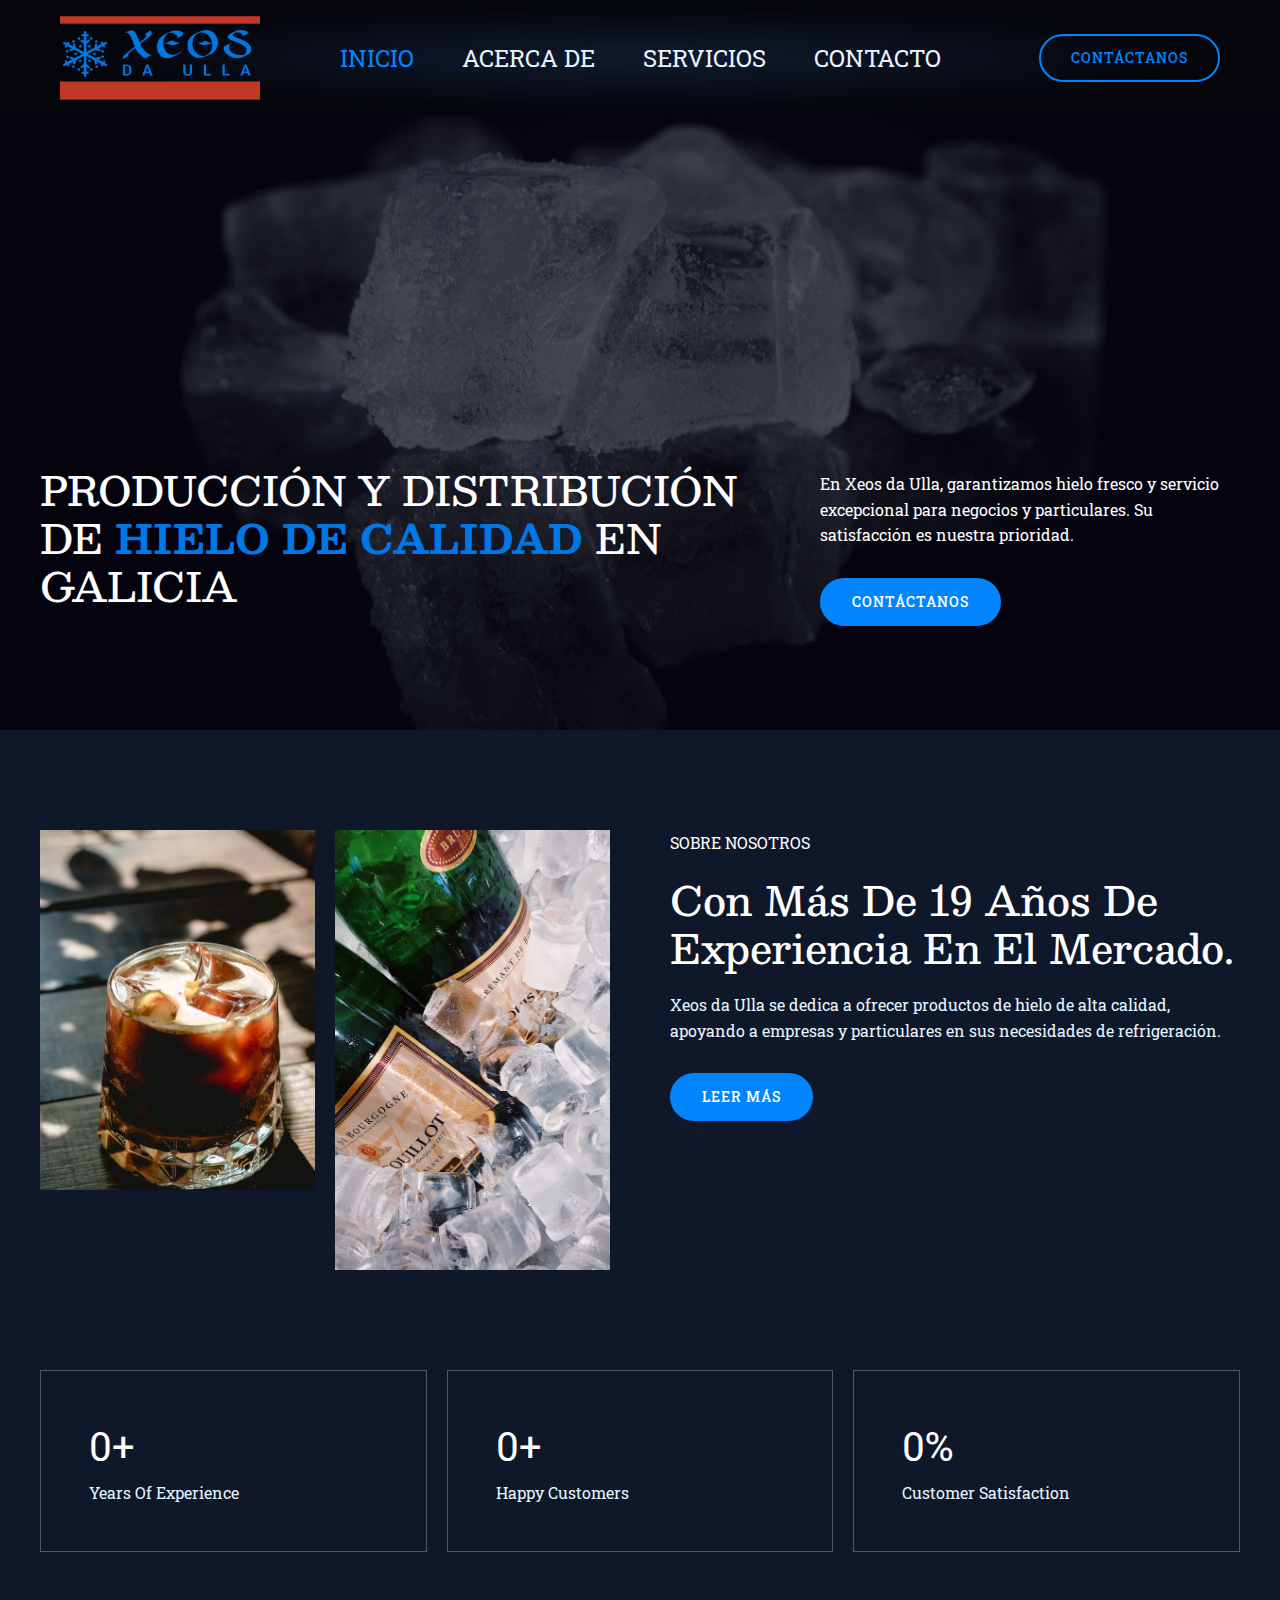
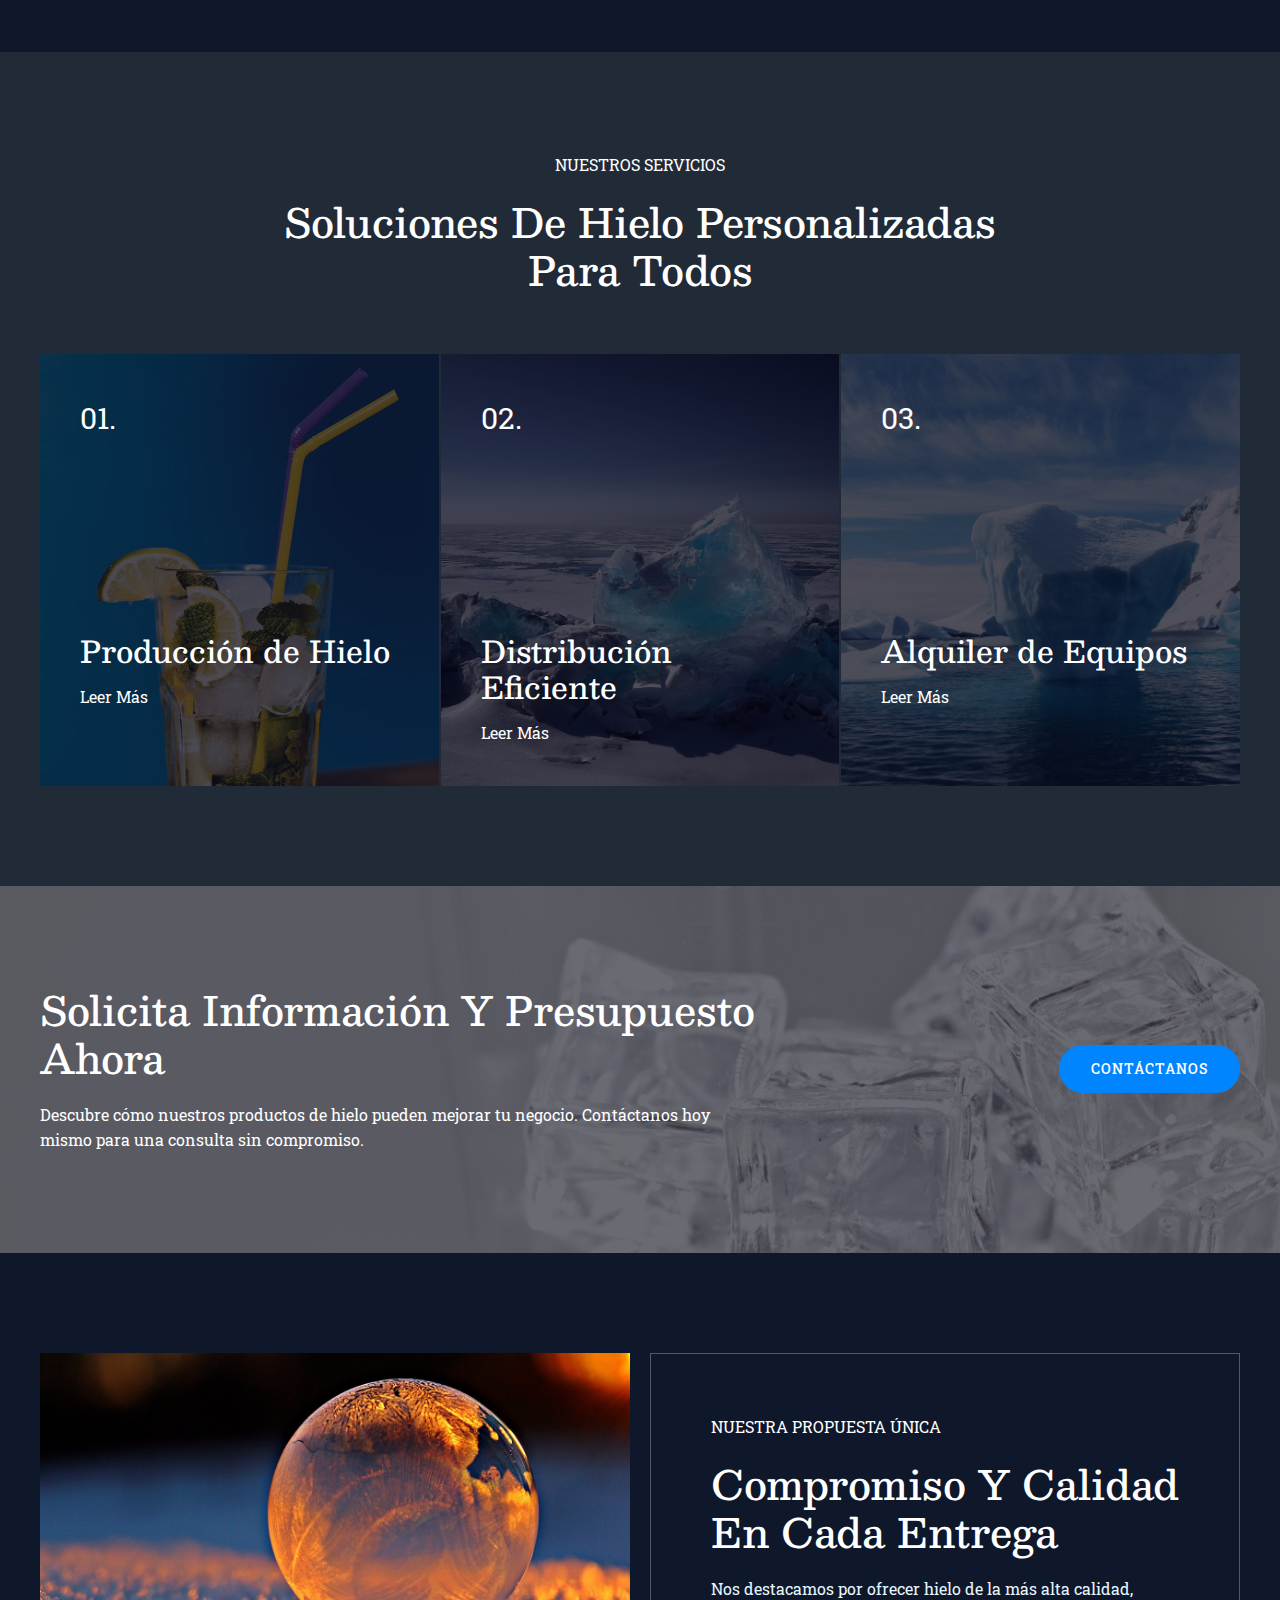
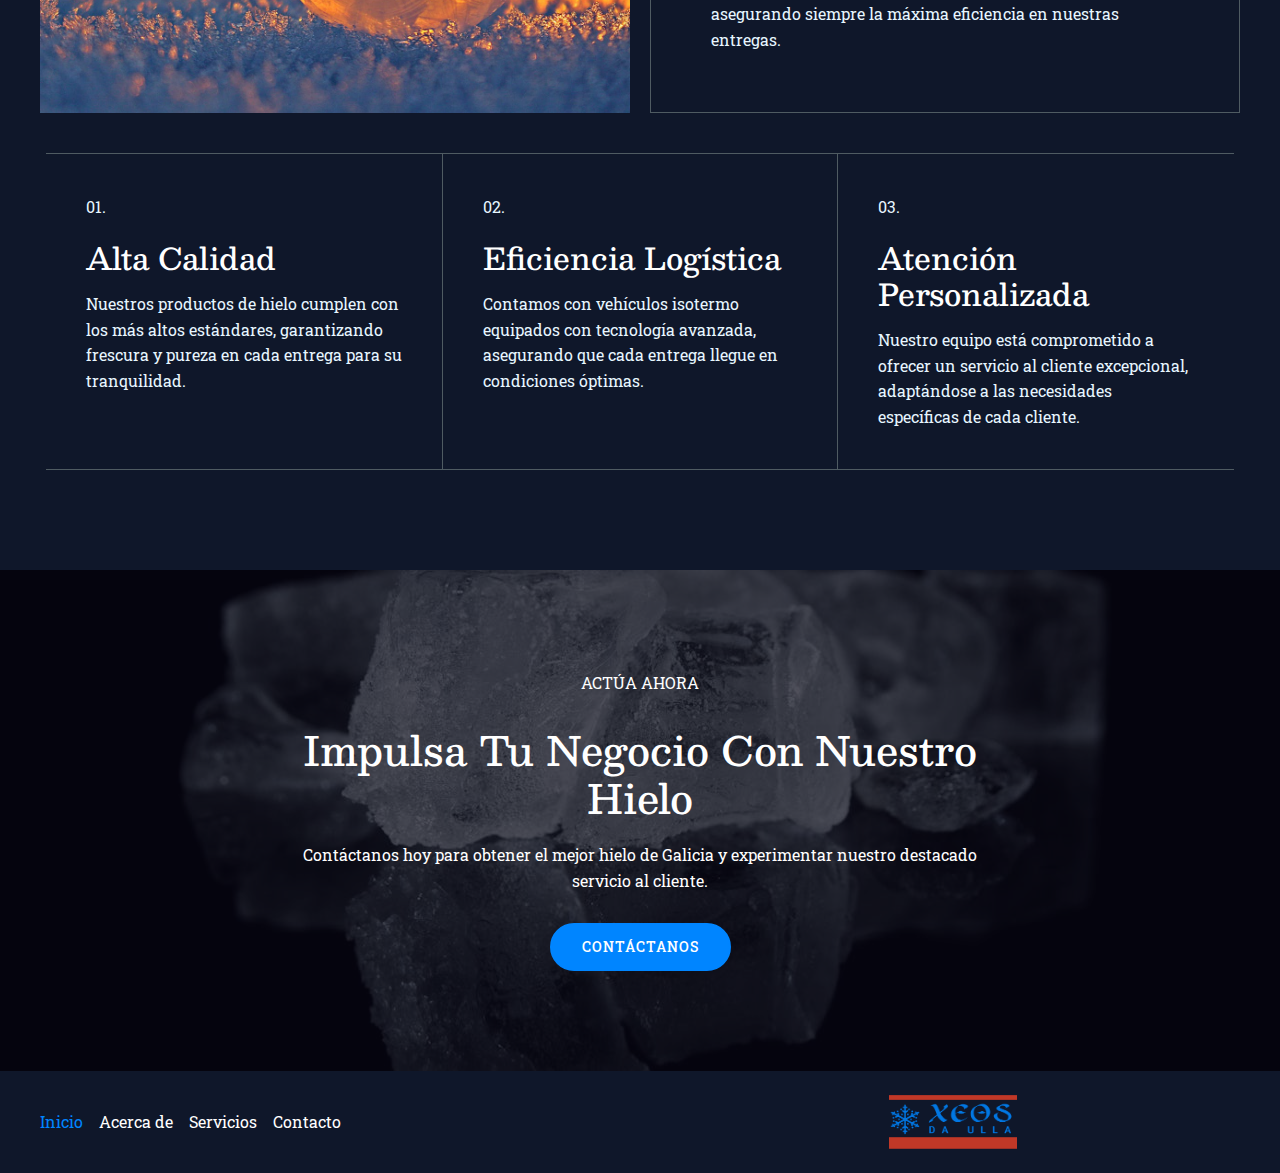
==== index.html @ 3e47f011 "first commit" ====
<!DOCTYPE html>
<html lang="es">
<head>
<meta charset="UTF-8">
<meta name="viewport" content="width=device-width, initial-scale=1">
	<link rel="profile" href="https://gmpg.org/xfn/11"> 
	<title></title>
<meta name="robots" content="max-image-preview:large">
	<style>img:is([sizes="auto" i], [sizes^="auto," i]) { contain-intrinsic-size: 3000px 1500px }</style>
	<link rel="dns-prefetch" href="//fonts.googleapis.com">
<link rel="alternate" type="application/rss+xml" title=" &raquo; Feed" href="./feed/index.html">
<link rel="alternate" type="application/rss+xml" title=" &raquo; Feed de los comentarios" href="./comments/feed/index.html">
<script>
window._wpemojiSettings = {"baseUrl":"https:\/\/s.w.org\/images\/core\/emoji\/15.0.3\/72x72\/","ext":".png","svgUrl":"https:\/\/s.w.org\/images\/core\/emoji\/15.0.3\/svg\/","svgExt":".svg","source":{"concatemoji":".\/\/wp-includes\/js\/wp-emoji-release.min.js?ver=6.7.1"}};
/*! This file is auto-generated */
!function(i,n){var o,s,e;function c(e){try{var t={supportTests:e,timestamp:(new Date).valueOf()};sessionStorage.setItem(o,JSON.stringify(t))}catch(e){}}function p(e,t,n){e.clearRect(0,0,e.canvas.width,e.canvas.height),e.fillText(t,0,0);var t=new Uint32Array(e.getImageData(0,0,e.canvas.width,e.canvas.height).data),r=(e.clearRect(0,0,e.canvas.width,e.canvas.height),e.fillText(n,0,0),new Uint32Array(e.getImageData(0,0,e.canvas.width,e.canvas.height).data));return t.every(function(e,t){return e===r[t]})}function u(e,t,n){switch(t){case"flag":return n(e,"🏳️‍⚧️","🏳️​⚧️")?!1:!n(e,"🇺🇳","🇺​🇳")&&!n(e,"🏴󠁧󠁢󠁥󠁮󠁧󠁿","🏴​󠁧​󠁢​󠁥​󠁮​󠁧​󠁿");case"emoji":return!n(e,"🐦‍⬛","🐦​⬛")}return!1}function f(e,t,n){var r="undefined"!=typeof WorkerGlobalScope&&self instanceof WorkerGlobalScope?new OffscreenCanvas(300,150):i.createElement("canvas"),a=r.getContext("2d",{willReadFrequently:!0}),o=(a.textBaseline="top",a.font="600 32px Arial",{});return e.forEach(function(e){o[e]=t(a,e,n)}),o}function t(e){var t=i.createElement("script");t.src=e,t.defer=!0,i.head.appendChild(t)}"undefined"!=typeof Promise&&(o="wpEmojiSettingsSupports",s=["flag","emoji"],n.supports={everything:!0,everythingExceptFlag:!0},e=new Promise(function(e){i.addEventListener("DOMContentLoaded",e,{once:!0})}),new Promise(function(t){var n=function(){try{var e=JSON.parse(sessionStorage.getItem(o));if("object"==typeof e&&"number"==typeof e.timestamp&&(new Date).valueOf()<e.timestamp+604800&&"object"==typeof e.supportTests)return e.supportTests}catch(e){}return null}();if(!n){if("undefined"!=typeof Worker&&"undefined"!=typeof OffscreenCanvas&&"undefined"!=typeof URL&&URL.createObjectURL&&"undefined"!=typeof Blob)try{var e="postMessage("+f.toString()+"("+[JSON.stringify(s),u.toString(),p.toString()].join(",")+"));",r=new Blob([e],{type:"text/javascript"}),a=new Worker(URL.createObjectURL(r),{name:"wpTestEmojiSupports"});return void(a.onmessage=function(e){c(n=e.data),a.terminate(),t(n)})}catch(e){}c(n=f(s,u,p))}t(n)}).then(function(e){for(var t in e)n.supports[t]=e[t],n.supports.everything=n.supports.everything&&n.supports[t],"flag"!==t&&(n.supports.everythingExceptFlag=n.supports.everythingExceptFlag&&n.supports[t]);n.supports.everythingExceptFlag=n.supports.everythingExceptFlag&&!n.supports.flag,n.DOMReady=!1,n.readyCallback=function(){n.DOMReady=!0}}).then(function(){return e}).then(function(){var e;n.supports.everything||(n.readyCallback(),(e=n.source||{}).concatemoji?t(e.concatemoji):e.wpemoji&&e.twemoji&&(t(e.twemoji),t(e.wpemoji)))}))}((window,document),window._wpemojiSettings);
</script>
<link rel="stylesheet" id="astra-theme-css-css" href="./wp-content/themes/astra/assets/css/minified/main.min.css?ver=4.8.9" media="all">
<style id="astra-theme-css-inline-css">:root{--ast-post-nav-space:0;--ast-container-default-xlg-padding:2.5em;--ast-container-default-lg-padding:2.5em;--ast-container-default-slg-padding:2em;--ast-container-default-md-padding:2.5em;--ast-container-default-sm-padding:2.5em;--ast-container-default-xs-padding:2.4em;--ast-container-default-xxs-padding:1.8em;--ast-code-block-background:#ECEFF3;--ast-comment-inputs-background:#F9FAFB;--ast-normal-container-width:1200px;--ast-narrow-container-width:750px;--ast-blog-title-font-weight:600;--ast-blog-meta-weight:600;--ast-global-color-primary:var(--ast-global-color-5);--ast-global-color-secondary:var(--ast-global-color-4);--ast-global-color-alternate-background:var(--ast-global-color-7);--ast-global-color-subtle-background:var(--ast-global-color-6);}html{font-size:100%;}a{color:var(--ast-global-color-0);}a:hover,a:focus{color:var(--ast-global-color-1);}body,button,input,select,textarea,.ast-button,.ast-custom-button{font-family:'Roboto Slab',serif;font-weight:400;font-size:16px;font-size:1rem;line-height:var(--ast-body-line-height,1.60);}blockquote{color:var(--ast-global-color-3);}h1,.entry-content h1,h2,.entry-content h2,h3,.entry-content h3,h4,.entry-content h4,h5,.entry-content h5,h6,.entry-content h6,.site-title,.site-title a{font-family:'Besley',serif;font-weight:500;}.ast-site-identity .site-title a{color:var(--ast-global-color-2);}.site-title{font-size:24px;font-size:1.5rem;display:block;}.site-header .site-description{font-size:15px;font-size:0.9375rem;display:none;}.entry-title{font-size:24px;font-size:1.5rem;}.ast-blog-single-element.ast-taxonomy-container a{font-size:14px;font-size:0.875rem;}.ast-blog-meta-container{font-size:13px;font-size:0.8125rem;}.archive .ast-article-post .ast-article-inner,.blog .ast-article-post .ast-article-inner,.archive .ast-article-post .ast-article-inner:hover,.blog .ast-article-post .ast-article-inner:hover{border-top-left-radius:1px;border-top-right-radius:1px;border-bottom-right-radius:1px;border-bottom-left-radius:1px;overflow:hidden;}h1,.entry-content h1{font-size:52px;font-size:3.25rem;font-weight:500;font-family:'Besley',serif;line-height:1.2em;text-transform:capitalize;}h2,.entry-content h2{font-size:40px;font-size:2.5rem;font-weight:500;font-family:'Besley',serif;line-height:1.2em;text-transform:capitalize;}h3,.entry-content h3{font-size:30px;font-size:1.875rem;font-weight:500;font-family:'Besley',serif;line-height:1.2em;}h4,.entry-content h4{font-size:22px;font-size:1.375rem;line-height:1.3em;font-weight:500;font-family:'Besley',serif;}h5,.entry-content h5{font-size:18px;font-size:1.125rem;line-height:1.4em;font-weight:500;font-family:'Besley',serif;}h6,.entry-content h6{font-size:14px;font-size:0.875rem;line-height:1.25em;font-weight:500;font-family:'Besley',serif;}::selection{background-color:#0084ff;color:#ffffff;}body,h1,.entry-title a,.entry-content h1,h2,.entry-content h2,h3,.entry-content h3,h4,.entry-content h4,h5,.entry-content h5,h6,.entry-content h6{color:var(--ast-global-color-3);}.tagcloud a:hover,.tagcloud a:focus,.tagcloud a.current-item{color:#ffffff;border-color:var(--ast-global-color-0);background-color:var(--ast-global-color-0);}input:focus,input[type="text"]:focus,input[type="email"]:focus,input[type="url"]:focus,input[type="password"]:focus,input[type="reset"]:focus,input[type="search"]:focus,textarea:focus{border-color:var(--ast-global-color-0);}input[type="radio"]:checked,input[type=reset],input[type="checkbox"]:checked,input[type="checkbox"]:hover:checked,input[type="checkbox"]:focus:checked,input[type=range]::-webkit-slider-thumb{border-color:var(--ast-global-color-0);background-color:var(--ast-global-color-0);box-shadow:none;}.site-footer a:hover + .post-count,.site-footer a:focus + .post-count{background:var(--ast-global-color-0);border-color:var(--ast-global-color-0);}.single .nav-links .nav-previous,.single .nav-links .nav-next{color:var(--ast-global-color-0);}.entry-meta,.entry-meta *{line-height:1.45;color:var(--ast-global-color-0);font-weight:600;}.entry-meta a:not(.ast-button):hover,.entry-meta a:not(.ast-button):hover *,.entry-meta a:not(.ast-button):focus,.entry-meta a:not(.ast-button):focus *,.page-links > .page-link,.page-links .page-link:hover,.post-navigation a:hover{color:var(--ast-global-color-1);}#cat option,.secondary .calendar_wrap thead a,.secondary .calendar_wrap thead a:visited{color:var(--ast-global-color-0);}.secondary .calendar_wrap #today,.ast-progress-val span{background:var(--ast-global-color-0);}.secondary a:hover + .post-count,.secondary a:focus + .post-count{background:var(--ast-global-color-0);border-color:var(--ast-global-color-0);}.calendar_wrap #today > a{color:#ffffff;}.page-links .page-link,.single .post-navigation a{color:var(--ast-global-color-3);}.ast-search-menu-icon .search-form button.search-submit{padding:0 4px;}.ast-search-menu-icon form.search-form{padding-right:0;}.ast-search-menu-icon.slide-search input.search-field{width:0;}.ast-header-search .ast-search-menu-icon.ast-dropdown-active .search-form,.ast-header-search .ast-search-menu-icon.ast-dropdown-active .search-field:focus{transition:all 0.2s;}.search-form input.search-field:focus{outline:none;}.ast-search-menu-icon .search-form button.search-submit:focus,.ast-theme-transparent-header .ast-header-search .ast-dropdown-active .ast-icon,.ast-theme-transparent-header .ast-inline-search .search-field:focus .ast-icon{color:var(--ast-global-color-1);}.ast-header-search .slide-search .search-form{border:2px solid var(--ast-global-color-0);}.ast-header-search .slide-search .search-field{background-color:#fff;}.ast-archive-title{color:var(--ast-global-color-2);}.widget-title{font-size:22px;font-size:1.375rem;color:var(--ast-global-color-2);}.ast-single-post .entry-content a,.ast-comment-content a:not(.ast-comment-edit-reply-wrap a){text-decoration:underline;}.ast-single-post .elementor-button-wrapper .elementor-button,.ast-single-post .entry-content .uagb-tab a,.ast-single-post .entry-content .uagb-ifb-cta a,.ast-single-post .entry-content .uabb-module-content a,.ast-single-post .entry-content .uagb-post-grid a,.ast-single-post .entry-content .uagb-timeline a,.ast-single-post .entry-content .uagb-toc__wrap a,.ast-single-post .entry-content .uagb-taxomony-box a,.ast-single-post .entry-content .woocommerce a,.entry-content .wp-block-latest-posts > li > a,.ast-single-post .entry-content .wp-block-file__button,li.ast-post-filter-single,.ast-single-post .ast-comment-content .comment-reply-link,.ast-single-post .ast-comment-content .comment-edit-link{text-decoration:none;}.ast-search-menu-icon.slide-search a:focus-visible:focus-visible,.astra-search-icon:focus-visible,#close:focus-visible,a:focus-visible,.ast-menu-toggle:focus-visible,.site .skip-link:focus-visible,.wp-block-loginout input:focus-visible,.wp-block-search.wp-block-search__button-inside .wp-block-search__inside-wrapper,.ast-header-navigation-arrow:focus-visible,.woocommerce .wc-proceed-to-checkout > .checkout-button:focus-visible,.woocommerce .woocommerce-MyAccount-navigation ul li a:focus-visible,.ast-orders-table__row .ast-orders-table__cell:focus-visible,.woocommerce .woocommerce-order-details .order-again > .button:focus-visible,.woocommerce .woocommerce-message a.button.wc-forward:focus-visible,.woocommerce #minus_qty:focus-visible,.woocommerce #plus_qty:focus-visible,a#ast-apply-coupon:focus-visible,.woocommerce .woocommerce-info a:focus-visible,.woocommerce .astra-shop-summary-wrap a:focus-visible,.woocommerce a.wc-forward:focus-visible,#ast-apply-coupon:focus-visible,.woocommerce-js .woocommerce-mini-cart-item a.remove:focus-visible,#close:focus-visible,.button.search-submit:focus-visible,#search_submit:focus,.normal-search:focus-visible,.ast-header-account-wrap:focus-visible,.woocommerce .ast-on-card-button.ast-quick-view-trigger:focus{outline-style:dotted;outline-color:inherit;outline-width:thin;}input:focus,input[type="text"]:focus,input[type="email"]:focus,input[type="url"]:focus,input[type="password"]:focus,input[type="reset"]:focus,input[type="search"]:focus,input[type="number"]:focus,textarea:focus,.wp-block-search__input:focus,[data-section="section-header-mobile-trigger"] .ast-button-wrap .ast-mobile-menu-trigger-minimal:focus,.ast-mobile-popup-drawer.active .menu-toggle-close:focus,.woocommerce-ordering select.orderby:focus,#ast-scroll-top:focus,#coupon_code:focus,.woocommerce-page #comment:focus,.woocommerce #reviews #respond input#submit:focus,.woocommerce a.add_to_cart_button:focus,.woocommerce .button.single_add_to_cart_button:focus,.woocommerce .woocommerce-cart-form button:focus,.woocommerce .woocommerce-cart-form__cart-item .quantity .qty:focus,.woocommerce .woocommerce-billing-fields .woocommerce-billing-fields__field-wrapper .woocommerce-input-wrapper > .input-text:focus,.woocommerce #order_comments:focus,.woocommerce #place_order:focus,.woocommerce .woocommerce-address-fields .woocommerce-address-fields__field-wrapper .woocommerce-input-wrapper > .input-text:focus,.woocommerce .woocommerce-MyAccount-content form button:focus,.woocommerce .woocommerce-MyAccount-content .woocommerce-EditAccountForm .woocommerce-form-row .woocommerce-Input.input-text:focus,.woocommerce .ast-woocommerce-container .woocommerce-pagination ul.page-numbers li a:focus,body #content .woocommerce form .form-row .select2-container--default .select2-selection--single:focus,#ast-coupon-code:focus,.woocommerce.woocommerce-js .quantity input[type=number]:focus,.woocommerce-js .woocommerce-mini-cart-item .quantity input[type=number]:focus,.woocommerce p#ast-coupon-trigger:focus{border-style:dotted;border-color:inherit;border-width:thin;}input{outline:none;}.ast-logo-title-inline .site-logo-img{padding-right:1em;}.site-logo-img img{ transition:all 0.2s linear;}body .ast-oembed-container *{position:absolute;top:0;width:100%;height:100%;left:0;}body .wp-block-embed-pocket-casts .ast-oembed-container *{position:unset;}.ast-single-post-featured-section + article {margin-top: 2em;}.site-content .ast-single-post-featured-section img {width: 100%;overflow: hidden;object-fit: cover;}.ast-separate-container .site-content .ast-single-post-featured-section + article {margin-top: -80px;z-index: 9;position: relative;border-radius: 4px;}@media (min-width: 922px) {.ast-no-sidebar .site-content .ast-article-image-container--wide {margin-left: -120px;margin-right: -120px;max-width: unset;width: unset;}.ast-left-sidebar .site-content .ast-article-image-container--wide,.ast-right-sidebar .site-content .ast-article-image-container--wide {margin-left: -10px;margin-right: -10px;}.site-content .ast-article-image-container--full {margin-left: calc( -50vw + 50%);margin-right: calc( -50vw + 50%);max-width: 100vw;width: 100vw;}.ast-left-sidebar .site-content .ast-article-image-container--full,.ast-right-sidebar .site-content .ast-article-image-container--full {margin-left: -10px;margin-right: -10px;max-width: inherit;width: auto;}}.site > .ast-single-related-posts-container {margin-top: 0;}@media (min-width: 922px) {.ast-desktop .ast-container--narrow {max-width: var(--ast-narrow-container-width);margin: 0 auto;}}input[type="text"],input[type="number"],input[type="email"],input[type="url"],input[type="password"],input[type="search"],input[type=reset],input[type=tel],input[type=date],select,textarea{font-size:16px;font-style:normal;font-weight:400;line-height:24px;width:100%;padding:12px 16px;border-radius:4px;box-shadow:0px 1px 2px 0px rgba(0,0,0,0.05);color:var(--ast-form-input-text,#475569);}input[type="text"],input[type="number"],input[type="email"],input[type="url"],input[type="password"],input[type="search"],input[type=reset],input[type=tel],input[type=date],select{height:40px;}input[type="date"]{border-width:1px;border-style:solid;border-color:var(--ast-border-color);}input[type="text"]:focus,input[type="number"]:focus,input[type="email"]:focus,input[type="url"]:focus,input[type="password"]:focus,input[type="search"]:focus,input[type=reset]:focus,input[type="tel"]:focus,input[type="date"]:focus,select:focus,textarea:focus{border-color:#046BD2;box-shadow:none;outline:none;color:var(--ast-form-input-focus-text,#475569);}label,legend{color:#111827;font-size:14px;font-style:normal;font-weight:500;line-height:20px;}select{padding:6px 10px;}fieldset{padding:30px;border-radius:4px;}button,.ast-button,.button,input[type="button"],input[type="reset"],input[type="submit"]{border-radius:4px;box-shadow:0px 1px 2px 0px rgba(0,0,0,0.05);}:root{--ast-comment-inputs-background:#FFF;}::placeholder{color:var(--ast-form-field-color,#9CA3AF);}::-ms-input-placeholder{color:var(--ast-form-field-color,#9CA3AF);}@media (max-width:921.9px){#ast-desktop-header{display:none;}}@media (min-width:922px){#ast-mobile-header{display:none;}}.wp-block-buttons.aligncenter{justify-content:center;}@media (max-width:921px){.ast-theme-transparent-header #primary,.ast-theme-transparent-header #secondary{padding:0;}}@media (max-width:921px){.ast-plain-container.ast-no-sidebar #primary{padding:0;}}.ast-plain-container.ast-no-sidebar #primary{margin-top:0;margin-bottom:0;}@media (max-width:921px){.ast-separate-container #primary,.ast-narrow-container #primary{padding-top:0px;}}@media (max-width:544px){.ast-separate-container #primary,.ast-narrow-container #primary{padding-top:0px;}}@media (max-width:921px){.ast-separate-container #primary,.ast-narrow-container #primary{padding-bottom:0px;}}@media (max-width:544px){.ast-separate-container #primary,.ast-narrow-container #primary{padding-bottom:0px;}}.wp-block-button.is-style-outline .wp-block-button__link{border-color:var(--ast-global-color-0);border-top-width:2px;border-right-width:2px;border-bottom-width:2px;border-left-width:2px;}div.wp-block-button.is-style-outline > .wp-block-button__link:not(.has-text-color),div.wp-block-button.wp-block-button__link.is-style-outline:not(.has-text-color){color:var(--ast-global-color-0);}.wp-block-button.is-style-outline .wp-block-button__link:hover,.wp-block-buttons .wp-block-button.is-style-outline .wp-block-button__link:focus,.wp-block-buttons .wp-block-button.is-style-outline > .wp-block-button__link:not(.has-text-color):hover,.wp-block-buttons .wp-block-button.wp-block-button__link.is-style-outline:not(.has-text-color):hover{color:var(--ast-global-color-2);background-color:var(--ast-global-color-1);border-color:var(--ast-global-color-1);}.post-page-numbers.current .page-link,.ast-pagination .page-numbers.current{color:#ffffff;border-color:#0084ff;background-color:#0084ff;}.wp-block-button.is-style-outline .wp-block-button__link{border-top-width:2px;border-right-width:2px;border-bottom-width:2px;border-left-width:2px;}.wp-block-buttons .wp-block-button.is-style-outline .wp-block-button__link.wp-element-button,.ast-outline-button,.wp-block-uagb-buttons-child .uagb-buttons-repeater.ast-outline-button{border-color:var(--ast-global-color-0);border-top-width:2px;border-right-width:2px;border-bottom-width:2px;border-left-width:2px;font-family:'Roboto Slab',serif;font-weight:500;font-size:14px;font-size:0.875rem;line-height:1em;text-transform:uppercase;letter-spacing:1px;padding-top:15px;padding-right:30px;padding-bottom:15px;padding-left:30px;border-top-left-radius:50px;border-top-right-radius:50px;border-bottom-right-radius:50px;border-bottom-left-radius:50px;}.wp-block-buttons .wp-block-button.is-style-outline > .wp-block-button__link:not(.has-text-color),.wp-block-buttons .wp-block-button.wp-block-button__link.is-style-outline:not(.has-text-color),.ast-outline-button{color:var(--ast-global-color-0);}.wp-block-button.is-style-outline .wp-block-button__link:hover,.wp-block-buttons .wp-block-button.is-style-outline .wp-block-button__link:focus,.wp-block-buttons .wp-block-button.is-style-outline > .wp-block-button__link:not(.has-text-color):hover,.wp-block-buttons .wp-block-button.wp-block-button__link.is-style-outline:not(.has-text-color):hover,.ast-outline-button:hover,.ast-outline-button:focus,.wp-block-uagb-buttons-child .uagb-buttons-repeater.ast-outline-button:hover,.wp-block-uagb-buttons-child .uagb-buttons-repeater.ast-outline-button:focus{color:var(--ast-global-color-2);background-color:var(--ast-global-color-1);border-color:var(--ast-global-color-1);}.ast-single-post .entry-content a.ast-outline-button,.ast-single-post .entry-content .is-style-outline>.wp-block-button__link{text-decoration:none;}.wp-block-button .wp-block-button__link.wp-element-button.is-style-outline:not(.has-background),.wp-block-button.is-style-outline>.wp-block-button__link.wp-element-button:not(.has-background),.ast-outline-button{background-color:rgba(0,0,0,0);}.uagb-buttons-repeater.ast-outline-button{border-radius:9999px;}@media (max-width:921px){.wp-block-buttons .wp-block-button.is-style-outline .wp-block-button__link.wp-element-button,.ast-outline-button,.wp-block-uagb-buttons-child .uagb-buttons-repeater.ast-outline-button{font-size:14px;font-size:0.875rem;padding-top:13px;padding-right:26px;padding-bottom:13px;padding-left:26px;}}@media (max-width:544px){.wp-block-buttons .wp-block-button.is-style-outline .wp-block-button__link.wp-element-button,.ast-outline-button,.wp-block-uagb-buttons-child .uagb-buttons-repeater.ast-outline-button{font-size:14px;font-size:0.875rem;padding-top:12px;padding-right:24px;padding-bottom:12px;padding-left:24px;}}.entry-content[data-ast-blocks-layout] > figure{margin-bottom:1em;}h1.widget-title{font-weight:500;}h2.widget-title{font-weight:500;}h3.widget-title{font-weight:500;}#page{display:flex;flex-direction:column;min-height:100vh;}.ast-404-layout-1 h1.page-title{color:var(--ast-global-color-2);}.single .post-navigation a{line-height:1em;height:inherit;}.error-404 .page-sub-title{font-size:1.5rem;font-weight:inherit;}.search .site-content .content-area .search-form{margin-bottom:0;}#page .site-content{flex-grow:1;}.widget{margin-bottom:1.25em;}#secondary li{line-height:1.5em;}#secondary .wp-block-group h2{margin-bottom:0.7em;}#secondary h2{font-size:1.7rem;}.ast-separate-container .ast-article-post,.ast-separate-container .ast-article-single,.ast-separate-container .comment-respond{padding:3em;}.ast-separate-container .ast-article-single .ast-article-single{padding:0;}.ast-article-single .wp-block-post-template-is-layout-grid{padding-left:0;}.ast-separate-container .comments-title,.ast-narrow-container .comments-title{padding:1.5em 2em;}.ast-page-builder-template .comment-form-textarea,.ast-comment-formwrap .ast-grid-common-col{padding:0;}.ast-comment-formwrap{padding:0;display:inline-flex;column-gap:20px;width:100%;margin-left:0;margin-right:0;}.comments-area textarea#comment:focus,.comments-area textarea#comment:active,.comments-area .ast-comment-formwrap input[type="text"]:focus,.comments-area .ast-comment-formwrap input[type="text"]:active {box-shadow:none;outline:none;}.archive.ast-page-builder-template .entry-header{margin-top:2em;}.ast-page-builder-template .ast-comment-formwrap{width:100%;}.entry-title{margin-bottom:0.6em;}.ast-archive-description p{font-size:inherit;font-weight:inherit;line-height:inherit;}.ast-separate-container .ast-comment-list li.depth-1,.hentry{margin-bottom:1.5em;}.site-content section.ast-archive-description{margin-bottom:2em;}@media (min-width:921px){.ast-left-sidebar.ast-page-builder-template #secondary,.archive.ast-right-sidebar.ast-page-builder-template .site-main{padding-left:20px;padding-right:20px;}}@media (max-width:544px){.ast-comment-formwrap.ast-row{column-gap:10px;display:inline-block;}#ast-commentform .ast-grid-common-col{position:relative;width:100%;}}@media (min-width:1201px){.ast-separate-container .ast-article-post,.ast-separate-container .ast-article-single,.ast-separate-container .ast-author-box,.ast-separate-container .ast-404-layout-1,.ast-separate-container .no-results{padding:3em;}}@media (max-width:921px){.ast-separate-container #primary,.ast-separate-container #secondary{padding:1.5em 0;}#primary,#secondary{padding:1.5em 0;margin:0;}.ast-left-sidebar #content > .ast-container{display:flex;flex-direction:column-reverse;width:100%;}}@media (min-width:922px){.ast-separate-container.ast-right-sidebar #primary,.ast-separate-container.ast-left-sidebar #primary{border:0;}.search-no-results.ast-separate-container #primary{margin-bottom:4em;}}.wp-block-button .wp-block-button__link{color:var(--ast-global-color-2);}.wp-block-button .wp-block-button__link:hover,.wp-block-button .wp-block-button__link:focus{color:var(--ast-global-color-2);background-color:var(--ast-global-color-1);border-color:var(--ast-global-color-1);}.wp-block-button .wp-block-button__link,.wp-block-search .wp-block-search__button,body .wp-block-file .wp-block-file__button{border-style:solid;border-top-width:2px;border-right-width:2px;border-left-width:2px;border-bottom-width:2px;border-color:var(--ast-global-color-0);background-color:var(--ast-global-color-0);color:var(--ast-global-color-2);font-family:'Roboto Slab',serif;font-weight:500;line-height:1em;text-transform:uppercase;letter-spacing:1px;font-size:14px;font-size:0.875rem;border-top-left-radius:50px;border-top-right-radius:50px;border-bottom-right-radius:50px;border-bottom-left-radius:50px;padding-top:15px;padding-right:30px;padding-bottom:15px;padding-left:30px;}.ast-single-post .entry-content .wp-block-button .wp-block-button__link,.ast-single-post .entry-content .wp-block-search .wp-block-search__button,body .entry-content .wp-block-file .wp-block-file__button{text-decoration:none;}@media (max-width:921px){.wp-block-button .wp-block-button__link,.wp-block-search .wp-block-search__button,body .wp-block-file .wp-block-file__button{font-size:14px;font-size:0.875rem;padding-top:13px;padding-right:26px;padding-bottom:13px;padding-left:26px;}}@media (max-width:544px){.wp-block-button .wp-block-button__link,.wp-block-search .wp-block-search__button,body .wp-block-file .wp-block-file__button{font-size:14px;font-size:0.875rem;padding-top:12px;padding-right:24px;padding-bottom:12px;padding-left:24px;}}.menu-toggle,button,.ast-button,.ast-custom-button,.button,input#submit,input[type="button"],input[type="submit"],input[type="reset"],#comments .submit,.search .search-submit,form[CLASS*="wp-block-search__"].wp-block-search .wp-block-search__inside-wrapper .wp-block-search__button,body .wp-block-file .wp-block-file__button,.search .search-submit,.woocommerce-js a.button,.woocommerce button.button,.woocommerce .woocommerce-message a.button,.woocommerce #respond input#submit.alt,.woocommerce input.button.alt,.woocommerce input.button,.woocommerce input.button:disabled,.woocommerce input.button:disabled[disabled],.woocommerce input.button:disabled:hover,.woocommerce input.button:disabled[disabled]:hover,.woocommerce #respond input#submit,.woocommerce button.button.alt.disabled,.wc-block-grid__products .wc-block-grid__product .wp-block-button__link,.wc-block-grid__product-onsale,[CLASS*="wc-block"] button,.woocommerce-js .astra-cart-drawer .astra-cart-drawer-content .woocommerce-mini-cart__buttons .button:not(.checkout):not(.ast-continue-shopping),.woocommerce-js .astra-cart-drawer .astra-cart-drawer-content .woocommerce-mini-cart__buttons a.checkout,.woocommerce button.button.alt.disabled.wc-variation-selection-needed,[CLASS*="wc-block"] .wc-block-components-button{border-style:solid;border-top-width:2px;border-right-width:2px;border-left-width:2px;border-bottom-width:2px;color:var(--ast-global-color-2);border-color:var(--ast-global-color-0);background-color:var(--ast-global-color-0);padding-top:15px;padding-right:30px;padding-bottom:15px;padding-left:30px;font-family:'Roboto Slab',serif;font-weight:500;font-size:14px;font-size:0.875rem;line-height:1em;text-transform:uppercase;letter-spacing:1px;border-top-left-radius:50px;border-top-right-radius:50px;border-bottom-right-radius:50px;border-bottom-left-radius:50px;}button:focus,.menu-toggle:hover,button:hover,.ast-button:hover,.ast-custom-button:hover .button:hover,.ast-custom-button:hover ,input[type=reset]:hover,input[type=reset]:focus,input#submit:hover,input#submit:focus,input[type="button"]:hover,input[type="button"]:focus,input[type="submit"]:hover,input[type="submit"]:focus,form[CLASS*="wp-block-search__"].wp-block-search .wp-block-search__inside-wrapper .wp-block-search__button:hover,form[CLASS*="wp-block-search__"].wp-block-search .wp-block-search__inside-wrapper .wp-block-search__button:focus,body .wp-block-file .wp-block-file__button:hover,body .wp-block-file .wp-block-file__button:focus,.woocommerce-js a.button:hover,.woocommerce button.button:hover,.woocommerce .woocommerce-message a.button:hover,.woocommerce #respond input#submit:hover,.woocommerce #respond input#submit.alt:hover,.woocommerce input.button.alt:hover,.woocommerce input.button:hover,.woocommerce button.button.alt.disabled:hover,.wc-block-grid__products .wc-block-grid__product .wp-block-button__link:hover,[CLASS*="wc-block"] button:hover,.woocommerce-js .astra-cart-drawer .astra-cart-drawer-content .woocommerce-mini-cart__buttons .button:not(.checkout):not(.ast-continue-shopping):hover,.woocommerce-js .astra-cart-drawer .astra-cart-drawer-content .woocommerce-mini-cart__buttons a.checkout:hover,.woocommerce button.button.alt.disabled.wc-variation-selection-needed:hover,[CLASS*="wc-block"] .wc-block-components-button:hover,[CLASS*="wc-block"] .wc-block-components-button:focus{color:var(--ast-global-color-2);background-color:var(--ast-global-color-1);border-color:var(--ast-global-color-1);}form[CLASS*="wp-block-search__"].wp-block-search .wp-block-search__inside-wrapper .wp-block-search__button.has-icon{padding-top:calc(15px - 3px);padding-right:calc(30px - 3px);padding-bottom:calc(15px - 3px);padding-left:calc(30px - 3px);}@media (max-width:921px){.menu-toggle,button,.ast-button,.ast-custom-button,.button,input#submit,input[type="button"],input[type="submit"],input[type="reset"],#comments .submit,.search .search-submit,form[CLASS*="wp-block-search__"].wp-block-search .wp-block-search__inside-wrapper .wp-block-search__button,body .wp-block-file .wp-block-file__button,.search .search-submit,.woocommerce-js a.button,.woocommerce button.button,.woocommerce .woocommerce-message a.button,.woocommerce #respond input#submit.alt,.woocommerce input.button.alt,.woocommerce input.button,.woocommerce input.button:disabled,.woocommerce input.button:disabled[disabled],.woocommerce input.button:disabled:hover,.woocommerce input.button:disabled[disabled]:hover,.woocommerce #respond input#submit,.woocommerce button.button.alt.disabled,.wc-block-grid__products .wc-block-grid__product .wp-block-button__link,.wc-block-grid__product-onsale,[CLASS*="wc-block"] button,.woocommerce-js .astra-cart-drawer .astra-cart-drawer-content .woocommerce-mini-cart__buttons .button:not(.checkout):not(.ast-continue-shopping),.woocommerce-js .astra-cart-drawer .astra-cart-drawer-content .woocommerce-mini-cart__buttons a.checkout,.woocommerce button.button.alt.disabled.wc-variation-selection-needed,[CLASS*="wc-block"] .wc-block-components-button{padding-top:13px;padding-right:26px;padding-bottom:13px;padding-left:26px;font-size:14px;font-size:0.875rem;}}@media (max-width:544px){.menu-toggle,button,.ast-button,.ast-custom-button,.button,input#submit,input[type="button"],input[type="submit"],input[type="reset"],#comments .submit,.search .search-submit,form[CLASS*="wp-block-search__"].wp-block-search .wp-block-search__inside-wrapper .wp-block-search__button,body .wp-block-file .wp-block-file__button,.search .search-submit,.woocommerce-js a.button,.woocommerce button.button,.woocommerce .woocommerce-message a.button,.woocommerce #respond input#submit.alt,.woocommerce input.button.alt,.woocommerce input.button,.woocommerce input.button:disabled,.woocommerce input.button:disabled[disabled],.woocommerce input.button:disabled:hover,.woocommerce input.button:disabled[disabled]:hover,.woocommerce #respond input#submit,.woocommerce button.button.alt.disabled,.wc-block-grid__products .wc-block-grid__product .wp-block-button__link,.wc-block-grid__product-onsale,[CLASS*="wc-block"] button,.woocommerce-js .astra-cart-drawer .astra-cart-drawer-content .woocommerce-mini-cart__buttons .button:not(.checkout):not(.ast-continue-shopping),.woocommerce-js .astra-cart-drawer .astra-cart-drawer-content .woocommerce-mini-cart__buttons a.checkout,.woocommerce button.button.alt.disabled.wc-variation-selection-needed,[CLASS*="wc-block"] .wc-block-components-button{padding-top:12px;padding-right:24px;padding-bottom:12px;padding-left:24px;font-size:14px;font-size:0.875rem;}}@media (max-width:921px){.menu-toggle,button,.ast-button,.button,input#submit,input[type="button"],input[type="submit"],input[type="reset"]{font-size:14px;font-size:0.875rem;}.ast-mobile-header-stack .main-header-bar .ast-search-menu-icon{display:inline-block;}.ast-header-break-point.ast-header-custom-item-outside .ast-mobile-header-stack .main-header-bar .ast-search-icon{margin:0;}.ast-comment-avatar-wrap img{max-width:2.5em;}.ast-comment-meta{padding:0 1.8888em 1.3333em;}}@media (min-width:544px){.ast-container{max-width:100%;}}@media (max-width:544px){.ast-separate-container .ast-article-post,.ast-separate-container .ast-article-single,.ast-separate-container .comments-title,.ast-separate-container .ast-archive-description{padding:1.5em 1em;}.ast-separate-container #content .ast-container{padding-left:0.54em;padding-right:0.54em;}.ast-separate-container .ast-comment-list .bypostauthor{padding:.5em;}.ast-search-menu-icon.ast-dropdown-active .search-field{width:170px;}.menu-toggle,button,.ast-button,.button,input#submit,input[type="button"],input[type="submit"],input[type="reset"]{font-size:14px;font-size:0.875rem;}} #ast-mobile-header .ast-site-header-cart-li a{pointer-events:none;}.ast-separate-container{background-color:var(--ast-global-color-4);background-image:none;}@media (max-width:921px){.widget-title{font-size:21px;font-size:1.4rem;}body,button,input,select,textarea,.ast-button,.ast-custom-button{font-size:15px;font-size:0.9375rem;}#secondary,#secondary button,#secondary input,#secondary select,#secondary textarea{font-size:15px;font-size:0.9375rem;}.site-title{font-size:22px;font-size:1.375rem;display:block;}.site-header .site-description{display:none;}.entry-title{font-size:22px;font-size:1.375rem;}h1,.entry-content h1{font-size:40px;}h2,.entry-content h2{font-size:30px;}h3,.entry-content h3{font-size:24px;}h4,.entry-content h4{font-size:20px;font-size:1.25rem;}h5,.entry-content h5{font-size:17px;font-size:1.0625rem;}h6,.entry-content h6{font-size:14px;font-size:0.875rem;}}@media (max-width:544px){.widget-title{font-size:20px;font-size:1.4285714285714rem;}body,button,input,select,textarea,.ast-button,.ast-custom-button{font-size:14px;font-size:0.875rem;}#secondary,#secondary button,#secondary input,#secondary select,#secondary textarea{font-size:14px;font-size:0.875rem;}.site-title{font-size:20px;font-size:1.25rem;display:block;}.site-header .site-description{display:none;}.entry-title{font-size:18px;font-size:1.125rem;}h1,.entry-content h1{font-size:30px;}h2,.entry-content h2{font-size:26px;}h3,.entry-content h3{font-size:22px;}h4,.entry-content h4{font-size:18px;font-size:1.125rem;}h5,.entry-content h5{font-size:16px;font-size:1rem;}h6,.entry-content h6{font-size:14px;font-size:0.875rem;}}@media (max-width:544px){html{font-size:100%;}}@media (min-width:922px){.ast-container{max-width:1240px;}}@media (min-width:922px){.site-content .ast-container{display:flex;}}@media (max-width:921px){.site-content .ast-container{flex-direction:column;}}.entry-content h1,.entry-content h2,.entry-content h3,.entry-content h4,.entry-content h5,.entry-content h6{clear:none;}@media (min-width:922px){.main-header-menu .sub-menu .menu-item.ast-left-align-sub-menu:hover > .sub-menu,.main-header-menu .sub-menu .menu-item.ast-left-align-sub-menu.focus > .sub-menu{margin-left:-0px;}}.entry-content li > p{margin-bottom:0;}.site .comments-area{padding-bottom:2em;margin-top:2em;}.wp-block-file {display: flex;align-items: center;flex-wrap: wrap;justify-content: space-between;}.wp-block-pullquote {border: none;}.wp-block-pullquote blockquote::before {content: "\201D";font-family: "Helvetica",sans-serif;display: flex;transform: rotate( 180deg );font-size: 6rem;font-style: normal;line-height: 1;font-weight: bold;align-items: center;justify-content: center;}.has-text-align-right > blockquote::before {justify-content: flex-start;}.has-text-align-left > blockquote::before {justify-content: flex-end;}figure.wp-block-pullquote.is-style-solid-color blockquote {max-width: 100%;text-align: inherit;}:root {--wp--custom--ast-default-block-top-padding: 3em;--wp--custom--ast-default-block-right-padding: 3em;--wp--custom--ast-default-block-bottom-padding: 3em;--wp--custom--ast-default-block-left-padding: 3em;--wp--custom--ast-container-width: 1200px;--wp--custom--ast-content-width-size: 1200px;--wp--custom--ast-wide-width-size: calc(1200px + var(--wp--custom--ast-default-block-left-padding) + var(--wp--custom--ast-default-block-right-padding));}.ast-narrow-container {--wp--custom--ast-content-width-size: 750px;--wp--custom--ast-wide-width-size: 750px;}@media(max-width: 921px) {:root {--wp--custom--ast-default-block-top-padding: 3em;--wp--custom--ast-default-block-right-padding: 2em;--wp--custom--ast-default-block-bottom-padding: 3em;--wp--custom--ast-default-block-left-padding: 2em;}}@media(max-width: 544px) {:root {--wp--custom--ast-default-block-top-padding: 3em;--wp--custom--ast-default-block-right-padding: 1.5em;--wp--custom--ast-default-block-bottom-padding: 3em;--wp--custom--ast-default-block-left-padding: 1.5em;}}.entry-content > .wp-block-group,.entry-content > .wp-block-cover,.entry-content > .wp-block-columns {padding-top: var(--wp--custom--ast-default-block-top-padding);padding-right: var(--wp--custom--ast-default-block-right-padding);padding-bottom: var(--wp--custom--ast-default-block-bottom-padding);padding-left: var(--wp--custom--ast-default-block-left-padding);}.ast-plain-container.ast-no-sidebar .entry-content > .alignfull,.ast-page-builder-template .ast-no-sidebar .entry-content > .alignfull {margin-left: calc( -50vw + 50%);margin-right: calc( -50vw + 50%);max-width: 100vw;width: 100vw;}.ast-plain-container.ast-no-sidebar .entry-content .alignfull .alignfull,.ast-page-builder-template.ast-no-sidebar .entry-content .alignfull .alignfull,.ast-plain-container.ast-no-sidebar .entry-content .alignfull .alignwide,.ast-page-builder-template.ast-no-sidebar .entry-content .alignfull .alignwide,.ast-plain-container.ast-no-sidebar .entry-content .alignwide .alignfull,.ast-page-builder-template.ast-no-sidebar .entry-content .alignwide .alignfull,.ast-plain-container.ast-no-sidebar .entry-content .alignwide .alignwide,.ast-page-builder-template.ast-no-sidebar .entry-content .alignwide .alignwide,.ast-plain-container.ast-no-sidebar .entry-content .wp-block-column .alignfull,.ast-page-builder-template.ast-no-sidebar .entry-content .wp-block-column .alignfull,.ast-plain-container.ast-no-sidebar .entry-content .wp-block-column .alignwide,.ast-page-builder-template.ast-no-sidebar .entry-content .wp-block-column .alignwide {margin-left: auto;margin-right: auto;width: 100%;}[data-ast-blocks-layout] .wp-block-separator:not(.is-style-dots) {height: 0;}[data-ast-blocks-layout] .wp-block-separator {margin: 20px auto;}[data-ast-blocks-layout] .wp-block-separator:not(.is-style-wide):not(.is-style-dots) {max-width: 100px;}[data-ast-blocks-layout] .wp-block-separator.has-background {padding: 0;}.entry-content[data-ast-blocks-layout] > * {max-width: var(--wp--custom--ast-content-width-size);margin-left: auto;margin-right: auto;}.entry-content[data-ast-blocks-layout] > .alignwide {max-width: var(--wp--custom--ast-wide-width-size);}.entry-content[data-ast-blocks-layout] .alignfull {max-width: none;}.entry-content .wp-block-columns {margin-bottom: 0;}blockquote {margin: 1.5em;border-color: rgba(0,0,0,0.05);}.wp-block-quote:not(.has-text-align-right):not(.has-text-align-center) {border-left: 5px solid rgba(0,0,0,0.05);}.has-text-align-right > blockquote,blockquote.has-text-align-right {border-right: 5px solid rgba(0,0,0,0.05);}.has-text-align-left > blockquote,blockquote.has-text-align-left {border-left: 5px solid rgba(0,0,0,0.05);}.wp-block-site-tagline,.wp-block-latest-posts .read-more {margin-top: 15px;}.wp-block-loginout p label {display: block;}.wp-block-loginout p:not(.login-remember):not(.login-submit) input {width: 100%;}.wp-block-loginout input:focus {border-color: transparent;}.wp-block-loginout input:focus {outline: thin dotted;}.entry-content .wp-block-media-text .wp-block-media-text__content {padding: 0 0 0 8%;}.entry-content .wp-block-media-text.has-media-on-the-right .wp-block-media-text__content {padding: 0 8% 0 0;}.entry-content .wp-block-media-text.has-background .wp-block-media-text__content {padding: 8%;}.entry-content .wp-block-cover:not([class*="background-color"]) .wp-block-cover__inner-container,.entry-content .wp-block-cover:not([class*="background-color"]) .wp-block-cover-image-text,.entry-content .wp-block-cover:not([class*="background-color"]) .wp-block-cover-text,.entry-content .wp-block-cover-image:not([class*="background-color"]) .wp-block-cover__inner-container,.entry-content .wp-block-cover-image:not([class*="background-color"]) .wp-block-cover-image-text,.entry-content .wp-block-cover-image:not([class*="background-color"]) .wp-block-cover-text {color: var(--ast-global-color-primary,var(--ast-global-color-5));}.wp-block-loginout .login-remember input {width: 1.1rem;height: 1.1rem;margin: 0 5px 4px 0;vertical-align: middle;}.wp-block-latest-posts > li > *:first-child,.wp-block-latest-posts:not(.is-grid) > li:first-child {margin-top: 0;}.entry-content > .wp-block-buttons,.entry-content > .wp-block-uagb-buttons {margin-bottom: 1.5em;}.wp-block-search__inside-wrapper .wp-block-search__input {padding: 0 10px;color: var(--ast-global-color-3);background: var(--ast-global-color-primary,var(--ast-global-color-5));border-color: var(--ast-border-color);}.wp-block-latest-posts .read-more {margin-bottom: 1.5em;}.wp-block-search__no-button .wp-block-search__inside-wrapper .wp-block-search__input {padding-top: 5px;padding-bottom: 5px;}.wp-block-latest-posts .wp-block-latest-posts__post-date,.wp-block-latest-posts .wp-block-latest-posts__post-author {font-size: 1rem;}.wp-block-latest-posts > li > *,.wp-block-latest-posts:not(.is-grid) > li {margin-top: 12px;margin-bottom: 12px;}.ast-page-builder-template .entry-content[data-ast-blocks-layout] > *,.ast-page-builder-template .entry-content[data-ast-blocks-layout] > .alignfull:not(.wp-block-group):not(.uagb-is-root-container) > * {max-width: none;}.ast-page-builder-template .entry-content[data-ast-blocks-layout] > .alignwide:not(.uagb-is-root-container) > * {max-width: var(--wp--custom--ast-wide-width-size);}.ast-page-builder-template .entry-content[data-ast-blocks-layout] > .inherit-container-width > *,.ast-page-builder-template .entry-content[data-ast-blocks-layout] > *:not(.wp-block-group):not(.uagb-is-root-container) > *,.entry-content[data-ast-blocks-layout] > .wp-block-cover .wp-block-cover__inner-container {max-width: var(--wp--custom--ast-content-width-size) ;margin-left: auto;margin-right: auto;}.entry-content[data-ast-blocks-layout] .wp-block-cover:not(.alignleft):not(.alignright) {width: auto;}@media(max-width: 1200px) {.ast-separate-container .entry-content > .alignfull,.ast-separate-container .entry-content[data-ast-blocks-layout] > .alignwide,.ast-plain-container .entry-content[data-ast-blocks-layout] > .alignwide,.ast-plain-container .entry-content .alignfull {margin-left: calc(-1 * min(var(--ast-container-default-xlg-padding),20px)) ;margin-right: calc(-1 * min(var(--ast-container-default-xlg-padding),20px));}}@media(min-width: 1201px) {.ast-separate-container .entry-content > .alignfull {margin-left: calc(-1 * var(--ast-container-default-xlg-padding) );margin-right: calc(-1 * var(--ast-container-default-xlg-padding) );}.ast-separate-container .entry-content[data-ast-blocks-layout] > .alignwide,.ast-plain-container .entry-content[data-ast-blocks-layout] > .alignwide {margin-left: calc(-1 * var(--wp--custom--ast-default-block-left-padding) );margin-right: calc(-1 * var(--wp--custom--ast-default-block-right-padding) );}}@media(min-width: 921px) {.ast-separate-container .entry-content .wp-block-group.alignwide:not(.inherit-container-width) > :where(:not(.alignleft):not(.alignright)),.ast-plain-container .entry-content .wp-block-group.alignwide:not(.inherit-container-width) > :where(:not(.alignleft):not(.alignright)) {max-width: calc( var(--wp--custom--ast-content-width-size) + 80px );}.ast-plain-container.ast-right-sidebar .entry-content[data-ast-blocks-layout] .alignfull,.ast-plain-container.ast-left-sidebar .entry-content[data-ast-blocks-layout] .alignfull {margin-left: -60px;margin-right: -60px;}}@media(min-width: 544px) {.entry-content > .alignleft {margin-right: 20px;}.entry-content > .alignright {margin-left: 20px;}}@media (max-width:544px){.wp-block-columns .wp-block-column:not(:last-child){margin-bottom:20px;}.wp-block-latest-posts{margin:0;}}@media( max-width: 600px ) {.entry-content .wp-block-media-text .wp-block-media-text__content,.entry-content .wp-block-media-text.has-media-on-the-right .wp-block-media-text__content {padding: 8% 0 0;}.entry-content .wp-block-media-text.has-background .wp-block-media-text__content {padding: 8%;}}.ast-page-builder-template .entry-header {padding-left: 0;}.ast-narrow-container .site-content .wp-block-uagb-image--align-full .wp-block-uagb-image__figure {max-width: 100%;margin-left: auto;margin-right: auto;}.entry-content ul,.entry-content ol {padding: revert;margin: revert;padding-left: 20px;}:root .has-ast-global-color-0-color{color:var(--ast-global-color-0);}:root .has-ast-global-color-0-background-color{background-color:var(--ast-global-color-0);}:root .wp-block-button .has-ast-global-color-0-color{color:var(--ast-global-color-0);}:root .wp-block-button .has-ast-global-color-0-background-color{background-color:var(--ast-global-color-0);}:root .has-ast-global-color-1-color{color:var(--ast-global-color-1);}:root .has-ast-global-color-1-background-color{background-color:var(--ast-global-color-1);}:root .wp-block-button .has-ast-global-color-1-color{color:var(--ast-global-color-1);}:root .wp-block-button .has-ast-global-color-1-background-color{background-color:var(--ast-global-color-1);}:root .has-ast-global-color-2-color{color:var(--ast-global-color-2);}:root .has-ast-global-color-2-background-color{background-color:var(--ast-global-color-2);}:root .wp-block-button .has-ast-global-color-2-color{color:var(--ast-global-color-2);}:root .wp-block-button .has-ast-global-color-2-background-color{background-color:var(--ast-global-color-2);}:root .has-ast-global-color-3-color{color:var(--ast-global-color-3);}:root .has-ast-global-color-3-background-color{background-color:var(--ast-global-color-3);}:root .wp-block-button .has-ast-global-color-3-color{color:var(--ast-global-color-3);}:root .wp-block-button .has-ast-global-color-3-background-color{background-color:var(--ast-global-color-3);}:root .has-ast-global-color-4-color{color:var(--ast-global-color-4);}:root .has-ast-global-color-4-background-color{background-color:var(--ast-global-color-4);}:root .wp-block-button .has-ast-global-color-4-color{color:var(--ast-global-color-4);}:root .wp-block-button .has-ast-global-color-4-background-color{background-color:var(--ast-global-color-4);}:root .has-ast-global-color-5-color{color:var(--ast-global-color-5);}:root .has-ast-global-color-5-background-color{background-color:var(--ast-global-color-5);}:root .wp-block-button .has-ast-global-color-5-color{color:var(--ast-global-color-5);}:root .wp-block-button .has-ast-global-color-5-background-color{background-color:var(--ast-global-color-5);}:root .has-ast-global-color-6-color{color:var(--ast-global-color-6);}:root .has-ast-global-color-6-background-color{background-color:var(--ast-global-color-6);}:root .wp-block-button .has-ast-global-color-6-color{color:var(--ast-global-color-6);}:root .wp-block-button .has-ast-global-color-6-background-color{background-color:var(--ast-global-color-6);}:root .has-ast-global-color-7-color{color:var(--ast-global-color-7);}:root .has-ast-global-color-7-background-color{background-color:var(--ast-global-color-7);}:root .wp-block-button .has-ast-global-color-7-color{color:var(--ast-global-color-7);}:root .wp-block-button .has-ast-global-color-7-background-color{background-color:var(--ast-global-color-7);}:root .has-ast-global-color-8-color{color:var(--ast-global-color-8);}:root .has-ast-global-color-8-background-color{background-color:var(--ast-global-color-8);}:root .wp-block-button .has-ast-global-color-8-color{color:var(--ast-global-color-8);}:root .wp-block-button .has-ast-global-color-8-background-color{background-color:var(--ast-global-color-8);}:root{--ast-global-color-0:#0085FF;--ast-global-color-1:#0177E3;--ast-global-color-2:#FFFFFF;--ast-global-color-3:#E7F6FF;--ast-global-color-4:#212A37;--ast-global-color-5:#0F172A;--ast-global-color-6:#4F5B62;--ast-global-color-7:#070614;--ast-global-color-8:#222222;}:root {--ast-border-color : var(--ast-global-color-6);}.ast-single-entry-banner {-js-display: flex;display: flex;flex-direction: column;justify-content: center;text-align: center;position: relative;background: #eeeeee;}.ast-single-entry-banner[data-banner-layout="layout-1"] {max-width: 1200px;background: inherit;padding: 20px 0;}.ast-single-entry-banner[data-banner-width-type="custom"] {margin: 0 auto;width: 100%;}.ast-single-entry-banner + .site-content .entry-header {margin-bottom: 0;}.site .ast-author-avatar {--ast-author-avatar-size: ;}a.ast-underline-text {text-decoration: underline;}.ast-container > .ast-terms-link {position: relative;display: block;}a.ast-button.ast-badge-tax {padding: 4px 8px;border-radius: 3px;font-size: inherit;}header.entry-header:not(.related-entry-header) .entry-title{font-weight:600;font-size:32px;font-size:2rem;}header.entry-header:not(.related-entry-header) > *:not(:last-child){margin-bottom:10px;}header.entry-header:not(.related-entry-header) .post-thumb-img-content{text-align:center;}header.entry-header:not(.related-entry-header) .post-thumb img,.ast-single-post-featured-section.post-thumb img{aspect-ratio:16/9;width:100%;height:100%;}.ast-archive-entry-banner {-js-display: flex;display: flex;flex-direction: column;justify-content: center;text-align: center;position: relative;background: #eeeeee;}.ast-archive-entry-banner[data-banner-width-type="custom"] {margin: 0 auto;width: 100%;}.ast-archive-entry-banner[data-banner-layout="layout-1"] {background: inherit;padding: 20px 0;text-align: left;}body.archive .ast-archive-description{max-width:1200px;width:100%;text-align:left;padding-top:3em;padding-right:3em;padding-bottom:3em;padding-left:3em;}body.archive .ast-archive-description .ast-archive-title,body.archive .ast-archive-description .ast-archive-title *{font-weight:600;font-size:32px;font-size:2rem;}body.archive .ast-archive-description > *:not(:last-child){margin-bottom:10px;}@media (max-width:921px){body.archive .ast-archive-description{text-align:left;}}@media (max-width:544px){body.archive .ast-archive-description{text-align:left;}}.ast-breadcrumbs .trail-browse,.ast-breadcrumbs .trail-items,.ast-breadcrumbs .trail-items li{display:inline-block;margin:0;padding:0;border:none;background:inherit;text-indent:0;text-decoration:none;}.ast-breadcrumbs .trail-browse{font-size:inherit;font-style:inherit;font-weight:inherit;color:inherit;}.ast-breadcrumbs .trail-items{list-style:none;}.trail-items li::after{padding:0 0.3em;content:"\00bb";}.trail-items li:last-of-type::after{display:none;}h1,.entry-content h1,h2,.entry-content h2,h3,.entry-content h3,h4,.entry-content h4,h5,.entry-content h5,h6,.entry-content h6{color:var(--ast-global-color-2);}.entry-title a{color:var(--ast-global-color-2);}@media (max-width:921px){.ast-builder-grid-row-container.ast-builder-grid-row-tablet-3-firstrow .ast-builder-grid-row > *:first-child,.ast-builder-grid-row-container.ast-builder-grid-row-tablet-3-lastrow .ast-builder-grid-row > *:last-child{grid-column:1 / -1;}}@media (max-width:544px){.ast-builder-grid-row-container.ast-builder-grid-row-mobile-3-firstrow .ast-builder-grid-row > *:first-child,.ast-builder-grid-row-container.ast-builder-grid-row-mobile-3-lastrow .ast-builder-grid-row > *:last-child{grid-column:1 / -1;}}.ast-builder-layout-element[data-section="title_tagline"]{display:flex;}@media (max-width:921px){.ast-header-break-point .ast-builder-layout-element[data-section="title_tagline"]{display:flex;}}@media (max-width:544px){.ast-header-break-point .ast-builder-layout-element[data-section="title_tagline"]{display:flex;}}[data-section*="section-hb-button-"] .menu-link{display:none;}.ast-header-button-1[data-section*="section-hb-button-"] .ast-builder-button-wrap .ast-custom-button{font-weight:500;font-size:14px;font-size:0.875rem;line-height:1em;text-transform:uppercase;letter-spacing:1px;}.ast-header-button-1 .ast-custom-button{color:var(--ast-global-color-0);background:rgba(0,0,0,0);border-color:var(--ast-global-color-0);border-top-width:2px;border-bottom-width:2px;border-left-width:2px;border-right-width:2px;border-top-left-radius:50px;border-top-right-radius:50px;border-bottom-right-radius:50px;border-bottom-left-radius:50px;}.ast-header-button-1 .ast-custom-button:hover{color:var(--ast-global-color-2);background:var(--ast-global-color-1);border-color:var(--ast-global-color-1);}.ast-header-button-1[data-section*="section-hb-button-"] .ast-builder-button-wrap .ast-custom-button{padding-top:15px;padding-bottom:15px;padding-left:30px;padding-right:30px;}.ast-header-button-1[data-section="section-hb-button-1"]{display:flex;}@media (max-width:921px){.ast-header-break-point .ast-header-button-1[data-section="section-hb-button-1"]{display:flex;}}@media (max-width:544px){.ast-header-break-point .ast-header-button-1[data-section="section-hb-button-1"]{display:flex;}}.ast-builder-menu-1{font-family:inherit;font-weight:inherit;text-transform:uppercase;}.ast-builder-menu-1 .menu-item > .menu-link{font-size:24px;font-size:1.5rem;color:var(--ast-global-color-3);text-decoration:initial;}.ast-builder-menu-1 .menu-item > .ast-menu-toggle{color:var(--ast-global-color-3);}.ast-builder-menu-1 .menu-item:hover > .menu-link,.ast-builder-menu-1 .inline-on-mobile .menu-item:hover > .ast-menu-toggle{color:var(--ast-global-color-1);}.ast-builder-menu-1 .menu-item:hover > .ast-menu-toggle{color:var(--ast-global-color-1);}.ast-builder-menu-1 .menu-item.current-menu-item > .menu-link,.ast-builder-menu-1 .inline-on-mobile .menu-item.current-menu-item > .ast-menu-toggle,.ast-builder-menu-1 .current-menu-ancestor > .menu-link{color:var(--ast-global-color-0);}.ast-builder-menu-1 .menu-item.current-menu-item > .ast-menu-toggle{color:var(--ast-global-color-0);}.ast-builder-menu-1 .sub-menu,.ast-builder-menu-1 .inline-on-mobile .sub-menu{border-top-width:2px;border-bottom-width:0px;border-right-width:0px;border-left-width:0px;border-color:#0084ff;border-style:solid;}.ast-builder-menu-1 .sub-menu .sub-menu{top:-2px;}.ast-builder-menu-1 .main-header-menu > .menu-item > .sub-menu,.ast-builder-menu-1 .main-header-menu > .menu-item > .astra-full-megamenu-wrapper{margin-top:0px;}.ast-desktop .ast-builder-menu-1 .main-header-menu > .menu-item > .sub-menu:before,.ast-desktop .ast-builder-menu-1 .main-header-menu > .menu-item > .astra-full-megamenu-wrapper:before{height:calc( 0px + 2px + 5px );}.ast-desktop .ast-builder-menu-1 .menu-item .sub-menu .menu-link{border-style:none;}@media (max-width:921px){.ast-header-break-point .ast-builder-menu-1 .menu-item.menu-item-has-children > .ast-menu-toggle{top:0;}.ast-builder-menu-1 .inline-on-mobile .menu-item.menu-item-has-children > .ast-menu-toggle{right:-15px;}.ast-builder-menu-1 .menu-item-has-children > .menu-link:after{content:unset;}.ast-builder-menu-1 .main-header-menu > .menu-item > .sub-menu,.ast-builder-menu-1 .main-header-menu > .menu-item > .astra-full-megamenu-wrapper{margin-top:0;}}@media (max-width:544px){.ast-header-break-point .ast-builder-menu-1 .menu-item.menu-item-has-children > .ast-menu-toggle{top:0;}.ast-builder-menu-1 .main-header-menu > .menu-item > .sub-menu,.ast-builder-menu-1 .main-header-menu > .menu-item > .astra-full-megamenu-wrapper{margin-top:0;}}.ast-builder-menu-1{display:flex;}@media (max-width:921px){.ast-header-break-point .ast-builder-menu-1{display:flex;}}@media (max-width:544px){.ast-header-break-point .ast-builder-menu-1{display:flex;}}.ast-desktop .ast-menu-hover-style-underline > .menu-item > .menu-link:before,.ast-desktop .ast-menu-hover-style-overline > .menu-item > .menu-link:before {content: "";position: absolute;width: 100%;right: 50%;height: 1px;background-color: transparent;transform: scale(0,0) translate(-50%,0);transition: transform .3s ease-in-out,color .0s ease-in-out;}.ast-desktop .ast-menu-hover-style-underline > .menu-item:hover > .menu-link:before,.ast-desktop .ast-menu-hover-style-overline > .menu-item:hover > .menu-link:before {width: calc(100% - 1.2em);background-color: currentColor;transform: scale(1,1) translate(50%,0);}.ast-desktop .ast-menu-hover-style-underline > .menu-item > .menu-link:before {bottom: 0;}.ast-desktop .ast-menu-hover-style-overline > .menu-item > .menu-link:before {top: 0;}.ast-desktop .ast-menu-hover-style-zoom > .menu-item > .menu-link:hover {transition: all .3s ease;transform: scale(1.2);}.site-primary-footer-wrap{padding-top:45px;padding-bottom:45px;}.site-primary-footer-wrap[data-section="section-primary-footer-builder"]{background-color:var(--ast-global-color-5);background-image:none;min-height:30px;}.site-primary-footer-wrap[data-section="section-primary-footer-builder"] .ast-builder-grid-row{max-width:1200px;min-height:30px;margin-left:auto;margin-right:auto;}.site-primary-footer-wrap[data-section="section-primary-footer-builder"] .ast-builder-grid-row,.site-primary-footer-wrap[data-section="section-primary-footer-builder"] .site-footer-section{align-items:center;}.site-primary-footer-wrap[data-section="section-primary-footer-builder"].ast-footer-row-inline .site-footer-section{display:flex;margin-bottom:0;}.ast-builder-grid-row-2-equal .ast-builder-grid-row{grid-template-columns:repeat( 2,1fr );}@media (max-width:921px){.site-primary-footer-wrap[data-section="section-primary-footer-builder"] .ast-builder-grid-row{grid-column-gap:0px;grid-row-gap:0px;}.site-primary-footer-wrap[data-section="section-primary-footer-builder"].ast-footer-row-tablet-inline .site-footer-section{display:flex;margin-bottom:0;}.site-primary-footer-wrap[data-section="section-primary-footer-builder"].ast-footer-row-tablet-stack .site-footer-section{display:block;margin-bottom:10px;}.ast-builder-grid-row-container.ast-builder-grid-row-tablet-2-equal .ast-builder-grid-row{grid-template-columns:repeat( 2,1fr );}}@media (max-width:544px){.site-primary-footer-wrap[data-section="section-primary-footer-builder"] .ast-builder-grid-row{grid-column-gap:10px;grid-row-gap:10px;}.site-primary-footer-wrap[data-section="section-primary-footer-builder"].ast-footer-row-mobile-inline .site-footer-section{display:flex;margin-bottom:0;}.site-primary-footer-wrap[data-section="section-primary-footer-builder"].ast-footer-row-mobile-stack .site-footer-section{display:block;margin-bottom:10px;}.ast-builder-grid-row-container.ast-builder-grid-row-mobile-full .ast-builder-grid-row{grid-template-columns:1fr;}}.site-primary-footer-wrap[data-section="section-primary-footer-builder"]{padding-top:24px;padding-bottom:24px;padding-left:40px;padding-right:40px;}@media (max-width:921px){.site-primary-footer-wrap[data-section="section-primary-footer-builder"]{padding-top:32px;padding-bottom:32px;padding-left:32px;padding-right:32px;}}@media (max-width:544px){.site-primary-footer-wrap[data-section="section-primary-footer-builder"]{padding-top:24px;padding-bottom:24px;padding-left:24px;padding-right:24px;}}.site-primary-footer-wrap[data-section="section-primary-footer-builder"]{display:grid;}@media (max-width:921px){.ast-header-break-point .site-primary-footer-wrap[data-section="section-primary-footer-builder"]{display:grid;}}@media (max-width:544px){.ast-header-break-point .site-primary-footer-wrap[data-section="section-primary-footer-builder"]{display:grid;}}.footer-widget-area[data-section="sidebar-widgets-footer-widget-1"].footer-widget-area-inner{text-align:left;}.footer-widget-area.widget-area.site-footer-focus-item{width:auto;}.ast-footer-row-inline .footer-widget-area.widget-area.site-footer-focus-item{width:100%;}.footer-widget-area[data-section="sidebar-widgets-footer-widget-1"]{display:block;}@media (max-width:921px){.ast-header-break-point .footer-widget-area[data-section="sidebar-widgets-footer-widget-1"]{display:block;}}@media (max-width:544px){.ast-header-break-point .footer-widget-area[data-section="sidebar-widgets-footer-widget-1"]{display:block;}}.ast-header-break-point .main-header-bar{border-bottom-width:1px;}@media (min-width:922px){.main-header-bar{border-bottom-width:1px;}}.main-header-menu .menu-item, #astra-footer-menu .menu-item, .main-header-bar .ast-masthead-custom-menu-items{-js-display:flex;display:flex;-webkit-box-pack:center;-webkit-justify-content:center;-moz-box-pack:center;-ms-flex-pack:center;justify-content:center;-webkit-box-orient:vertical;-webkit-box-direction:normal;-webkit-flex-direction:column;-moz-box-orient:vertical;-moz-box-direction:normal;-ms-flex-direction:column;flex-direction:column;}.main-header-menu > .menu-item > .menu-link, #astra-footer-menu > .menu-item > .menu-link{height:100%;-webkit-box-align:center;-webkit-align-items:center;-moz-box-align:center;-ms-flex-align:center;align-items:center;-js-display:flex;display:flex;}.ast-header-break-point .main-navigation ul .menu-item .menu-link .icon-arrow:first-of-type svg{top:.2em;margin-top:0px;margin-left:0px;width:.65em;transform:translate(0, -2px) rotateZ(270deg);}.ast-mobile-popup-content .ast-submenu-expanded > .ast-menu-toggle{transform:rotateX(180deg);overflow-y:auto;}@media (min-width:922px){.ast-builder-menu .main-navigation > ul > li:last-child a{margin-right:0;}}.ast-separate-container .ast-article-inner{background-color:var(--ast-global-color-5);background-image:none;}@media (max-width:921px){.ast-separate-container .ast-article-inner{background-color:var(--ast-global-color-5);background-image:none;}}@media (max-width:544px){.ast-separate-container .ast-article-inner{background-color:var(--ast-global-color-5);background-image:none;}}.ast-separate-container .ast-article-single:not(.ast-related-post), .woocommerce.ast-separate-container .ast-woocommerce-container, .ast-separate-container .error-404, .ast-separate-container .no-results, .single.ast-separate-container .site-main .ast-author-meta, .ast-separate-container .related-posts-title-wrapper,.ast-separate-container .comments-count-wrapper, .ast-box-layout.ast-plain-container .site-content,.ast-padded-layout.ast-plain-container .site-content, .ast-separate-container .ast-archive-description, .ast-separate-container .comments-area{background-color:var(--ast-global-color-5);background-image:none;}@media (max-width:921px){.ast-separate-container .ast-article-single:not(.ast-related-post), .woocommerce.ast-separate-container .ast-woocommerce-container, .ast-separate-container .error-404, .ast-separate-container .no-results, .single.ast-separate-container .site-main .ast-author-meta, .ast-separate-container .related-posts-title-wrapper,.ast-separate-container .comments-count-wrapper, .ast-box-layout.ast-plain-container .site-content,.ast-padded-layout.ast-plain-container .site-content, .ast-separate-container .ast-archive-description{background-color:var(--ast-global-color-5);background-image:none;}}@media (max-width:544px){.ast-separate-container .ast-article-single:not(.ast-related-post), .woocommerce.ast-separate-container .ast-woocommerce-container, .ast-separate-container .error-404, .ast-separate-container .no-results, .single.ast-separate-container .site-main .ast-author-meta, .ast-separate-container .related-posts-title-wrapper,.ast-separate-container .comments-count-wrapper, .ast-box-layout.ast-plain-container .site-content,.ast-padded-layout.ast-plain-container .site-content, .ast-separate-container .ast-archive-description{background-color:var(--ast-global-color-5);background-image:none;}}.ast-separate-container.ast-two-container #secondary .widget{background-color:var(--ast-global-color-5);background-image:none;}@media (max-width:921px){.ast-separate-container.ast-two-container #secondary .widget{background-color:var(--ast-global-color-5);background-image:none;}}@media (max-width:544px){.ast-separate-container.ast-two-container #secondary .widget{background-color:var(--ast-global-color-5);background-image:none;}}.ast-plain-container, .ast-page-builder-template{background-color:var(--ast-global-color-5);background-image:none;}@media (max-width:921px){.ast-plain-container, .ast-page-builder-template{background-color:var(--ast-global-color-5);background-image:none;}}@media (max-width:544px){.ast-plain-container, .ast-page-builder-template{background-color:var(--ast-global-color-5);background-image:none;}}
		#ast-scroll-top {
			display: none;
			position: fixed;
			text-align: center;
			cursor: pointer;
			z-index: 99;
			width: 2.1em;
			height: 2.1em;
			line-height: 2.1;
			color: #ffffff;
			border-radius: 2px;
			content: "";
			outline: inherit;
		}
		@media (min-width: 769px) {
			#ast-scroll-top {
				content: "769";
			}
		}
		#ast-scroll-top .ast-icon.icon-arrow svg {
			margin-left: 0px;
			vertical-align: middle;
			transform: translate(0, -20%) rotate(180deg);
			width: 1.6em;
		}
		.ast-scroll-to-top-right {
			right: 30px;
			bottom: 30px;
		}
		.ast-scroll-to-top-left {
			left: 30px;
			bottom: 30px;
		}
	#ast-scroll-top{background-color:var(--ast-global-color-0);font-size:15px;}@media (max-width:921px){#ast-scroll-top .ast-icon.icon-arrow svg{width:1em;}}.ast-mobile-header-content > *,.ast-desktop-header-content > * {padding: 10px 0;height: auto;}.ast-mobile-header-content > *:first-child,.ast-desktop-header-content > *:first-child {padding-top: 10px;}.ast-mobile-header-content > .ast-builder-menu,.ast-desktop-header-content > .ast-builder-menu {padding-top: 0;}.ast-mobile-header-content > *:last-child,.ast-desktop-header-content > *:last-child {padding-bottom: 0;}.ast-mobile-header-content .ast-search-menu-icon.ast-inline-search label,.ast-desktop-header-content .ast-search-menu-icon.ast-inline-search label {width: 100%;}.ast-desktop-header-content .main-header-bar-navigation .ast-submenu-expanded > .ast-menu-toggle::before {transform: rotateX(180deg);}#ast-desktop-header .ast-desktop-header-content,.ast-mobile-header-content .ast-search-icon,.ast-desktop-header-content .ast-search-icon,.ast-mobile-header-wrap .ast-mobile-header-content,.ast-main-header-nav-open.ast-popup-nav-open .ast-mobile-header-wrap .ast-mobile-header-content,.ast-main-header-nav-open.ast-popup-nav-open .ast-desktop-header-content {display: none;}.ast-main-header-nav-open.ast-header-break-point #ast-desktop-header .ast-desktop-header-content,.ast-main-header-nav-open.ast-header-break-point .ast-mobile-header-wrap .ast-mobile-header-content {display: block;}.ast-desktop .ast-desktop-header-content .astra-menu-animation-slide-up > .menu-item > .sub-menu,.ast-desktop .ast-desktop-header-content .astra-menu-animation-slide-up > .menu-item .menu-item > .sub-menu,.ast-desktop .ast-desktop-header-content .astra-menu-animation-slide-down > .menu-item > .sub-menu,.ast-desktop .ast-desktop-header-content .astra-menu-animation-slide-down > .menu-item .menu-item > .sub-menu,.ast-desktop .ast-desktop-header-content .astra-menu-animation-fade > .menu-item > .sub-menu,.ast-desktop .ast-desktop-header-content .astra-menu-animation-fade > .menu-item .menu-item > .sub-menu {opacity: 1;visibility: visible;}.ast-hfb-header.ast-default-menu-enable.ast-header-break-point .ast-mobile-header-wrap .ast-mobile-header-content .main-header-bar-navigation {width: unset;margin: unset;}.ast-mobile-header-content.content-align-flex-end .main-header-bar-navigation .menu-item-has-children > .ast-menu-toggle,.ast-desktop-header-content.content-align-flex-end .main-header-bar-navigation .menu-item-has-children > .ast-menu-toggle {left: calc( 20px - 0.907em);right: auto;}.ast-mobile-header-content .ast-search-menu-icon,.ast-mobile-header-content .ast-search-menu-icon.slide-search,.ast-desktop-header-content .ast-search-menu-icon,.ast-desktop-header-content .ast-search-menu-icon.slide-search {width: 100%;position: relative;display: block;right: auto;transform: none;}.ast-mobile-header-content .ast-search-menu-icon.slide-search .search-form,.ast-mobile-header-content .ast-search-menu-icon .search-form,.ast-desktop-header-content .ast-search-menu-icon.slide-search .search-form,.ast-desktop-header-content .ast-search-menu-icon .search-form {right: 0;visibility: visible;opacity: 1;position: relative;top: auto;transform: none;padding: 0;display: block;overflow: hidden;}.ast-mobile-header-content .ast-search-menu-icon.ast-inline-search .search-field,.ast-mobile-header-content .ast-search-menu-icon .search-field,.ast-desktop-header-content .ast-search-menu-icon.ast-inline-search .search-field,.ast-desktop-header-content .ast-search-menu-icon .search-field {width: 100%;padding-right: 5.5em;}.ast-mobile-header-content .ast-search-menu-icon .search-submit,.ast-desktop-header-content .ast-search-menu-icon .search-submit {display: block;position: absolute;height: 100%;top: 0;right: 0;padding: 0 1em;border-radius: 0;}.ast-hfb-header.ast-default-menu-enable.ast-header-break-point .ast-mobile-header-wrap .ast-mobile-header-content .main-header-bar-navigation ul .sub-menu .menu-link {padding-left: 30px;}.ast-hfb-header.ast-default-menu-enable.ast-header-break-point .ast-mobile-header-wrap .ast-mobile-header-content .main-header-bar-navigation .sub-menu .menu-item .menu-item .menu-link {padding-left: 40px;}.ast-mobile-popup-drawer.active .ast-mobile-popup-inner{background-color:#ffffff;;}.ast-mobile-header-wrap .ast-mobile-header-content, .ast-desktop-header-content{background-color:#ffffff;;}.ast-mobile-popup-content > *, .ast-mobile-header-content > *, .ast-desktop-popup-content > *, .ast-desktop-header-content > *{padding-top:0px;padding-bottom:0px;}.content-align-flex-start .ast-builder-layout-element{justify-content:flex-start;}.content-align-flex-start .main-header-menu{text-align:left;}.ast-mobile-popup-drawer.active .menu-toggle-close{color:#3a3a3a;}.ast-mobile-header-wrap .ast-primary-header-bar,.ast-primary-header-bar .site-primary-header-wrap{min-height:80px;}.ast-desktop .ast-primary-header-bar .main-header-menu > .menu-item{line-height:80px;}.ast-header-break-point #masthead .ast-mobile-header-wrap .ast-primary-header-bar,.ast-header-break-point #masthead .ast-mobile-header-wrap .ast-below-header-bar,.ast-header-break-point #masthead .ast-mobile-header-wrap .ast-above-header-bar{padding-left:20px;padding-right:20px;}.ast-header-break-point .ast-primary-header-bar{border-bottom-width:0px;border-bottom-color:#eaeaea;border-bottom-style:solid;}@media (min-width:922px){.ast-primary-header-bar{border-bottom-width:0px;border-bottom-color:#eaeaea;border-bottom-style:solid;}}.ast-primary-header-bar{background-image:radial-gradient(rgb(15,23,42) 9%,rgb(4,6,11) 62%);}@media (max-width:921px){.ast-mobile-header-wrap .ast-primary-header-bar,.ast-primary-header-bar .site-primary-header-wrap{min-height:80px;}}@media (max-width:544px){.ast-mobile-header-wrap .ast-primary-header-bar ,.ast-primary-header-bar .site-primary-header-wrap{min-height:80px;}}.ast-desktop .ast-primary-header-bar.main-header-bar, .ast-header-break-point #masthead .ast-primary-header-bar.main-header-bar{padding-left:40px;padding-right:40px;}@media (max-width:921px){.ast-desktop .ast-primary-header-bar.main-header-bar, .ast-header-break-point #masthead .ast-primary-header-bar.main-header-bar{padding-left:32px;padding-right:32px;}}@media (max-width:544px){.ast-desktop .ast-primary-header-bar.main-header-bar, .ast-header-break-point #masthead .ast-primary-header-bar.main-header-bar{padding-left:24px;padding-right:24px;}}.ast-primary-header-bar{display:block;}@media (max-width:921px){.ast-header-break-point .ast-primary-header-bar{display:grid;}}@media (max-width:544px){.ast-header-break-point .ast-primary-header-bar{display:grid;}}[data-section="section-header-mobile-trigger"] .ast-button-wrap .ast-mobile-menu-trigger-outline{background:transparent;color:var(--ast-global-color-0);border-top-width:2px;border-bottom-width:2px;border-right-width:2px;border-left-width:2px;border-style:solid;border-color:var(--ast-global-color-0);}[data-section="section-header-mobile-trigger"] .ast-button-wrap .mobile-menu-toggle-icon .ast-mobile-svg{width:20px;height:20px;fill:var(--ast-global-color-0);}[data-section="section-header-mobile-trigger"] .ast-button-wrap .mobile-menu-wrap .mobile-menu{color:var(--ast-global-color-0);}.ast-builder-menu-mobile .main-navigation .main-header-menu .menu-item > .menu-link{color:var(--ast-global-color-3);}.ast-builder-menu-mobile .main-navigation .main-header-menu .menu-item > .ast-menu-toggle{color:var(--ast-global-color-3);}.ast-builder-menu-mobile .main-navigation .menu-item:hover > .menu-link, .ast-builder-menu-mobile .main-navigation .inline-on-mobile .menu-item:hover > .ast-menu-toggle{color:var(--ast-global-color-1);}.ast-builder-menu-mobile .menu-item:hover > .menu-link, .ast-builder-menu-mobile .main-navigation .inline-on-mobile .menu-item:hover > .ast-menu-toggle{color:var(--ast-global-color-1);}.ast-builder-menu-mobile .main-navigation .menu-item:hover > .ast-menu-toggle{color:var(--ast-global-color-1);}.ast-builder-menu-mobile .main-navigation .menu-item.current-menu-item > .menu-link, .ast-builder-menu-mobile .main-navigation .inline-on-mobile .menu-item.current-menu-item > .ast-menu-toggle, .ast-builder-menu-mobile .main-navigation .menu-item.current-menu-ancestor > .menu-link, .ast-builder-menu-mobile .main-navigation .menu-item.current-menu-ancestor > .ast-menu-toggle{color:var(--ast-global-color-1);}.ast-builder-menu-mobile .main-navigation .menu-item.current-menu-item > .ast-menu-toggle{color:var(--ast-global-color-1);}.ast-builder-menu-mobile .main-navigation .menu-item.menu-item-has-children > .ast-menu-toggle{top:0;}.ast-builder-menu-mobile .main-navigation .menu-item-has-children > .menu-link:after{content:unset;}.ast-hfb-header .ast-builder-menu-mobile .main-header-menu, .ast-hfb-header .ast-builder-menu-mobile .main-navigation .menu-item .menu-link, .ast-hfb-header .ast-builder-menu-mobile .main-navigation .menu-item .sub-menu .menu-link{border-style:none;}.ast-builder-menu-mobile .main-navigation .menu-item.menu-item-has-children > .ast-menu-toggle{top:0;}@media (max-width:921px){.ast-builder-menu-mobile .main-navigation .main-header-menu .menu-item > .menu-link{color:var(--ast-global-color-2);padding-top:5px;padding-bottom:5px;padding-left:32px;padding-right:32px;}.ast-builder-menu-mobile .main-navigation .main-header-menu .menu-item > .ast-menu-toggle{color:var(--ast-global-color-2);}.ast-builder-menu-mobile .main-navigation .menu-item:hover > .menu-link, .ast-builder-menu-mobile .main-navigation .inline-on-mobile .menu-item:hover > .ast-menu-toggle{color:var(--ast-global-color-1);}.ast-builder-menu-mobile .main-navigation .menu-item:hover > .ast-menu-toggle{color:var(--ast-global-color-1);}.ast-builder-menu-mobile .main-navigation .menu-item.current-menu-item > .menu-link, .ast-builder-menu-mobile .main-navigation .inline-on-mobile .menu-item.current-menu-item > .ast-menu-toggle, .ast-builder-menu-mobile .main-navigation .menu-item.current-menu-ancestor > .menu-link, .ast-builder-menu-mobile .main-navigation .menu-item.current-menu-ancestor > .ast-menu-toggle{color:var(--ast-global-color-1);}.ast-builder-menu-mobile .main-navigation .menu-item.current-menu-item > .ast-menu-toggle{color:var(--ast-global-color-1);}.ast-builder-menu-mobile .main-navigation .menu-item.menu-item-has-children > .ast-menu-toggle{top:5px;right:calc( 32px - 0.907em );}.ast-builder-menu-mobile .main-navigation .menu-item-has-children > .menu-link:after{content:unset;}.ast-builder-menu-mobile .main-navigation .main-header-menu, .ast-builder-menu-mobile .main-navigation .main-header-menu .sub-menu{background-color:var(--ast-global-color-5);background-image:none;}}@media (max-width:544px){.ast-builder-menu-mobile .main-navigation .main-header-menu .menu-item > .menu-link{padding-top:5px;padding-bottom:5px;padding-left:24px;padding-right:24px;}.ast-builder-menu-mobile .main-navigation .menu-item.menu-item-has-children > .ast-menu-toggle{top:5px;right:calc( 24px - 0.907em );}}.ast-builder-menu-mobile .main-navigation{display:block;}@media (max-width:921px){.ast-header-break-point .ast-builder-menu-mobile .main-navigation{display:block;}}@media (max-width:544px){.ast-header-break-point .ast-builder-menu-mobile .main-navigation{display:block;}}.footer-nav-wrap .astra-footer-vertical-menu {display: grid;}@media (min-width: 769px) {.footer-nav-wrap .astra-footer-horizontal-menu li {margin: 0;}.footer-nav-wrap .astra-footer-horizontal-menu a {padding: 0 0.5em;}}@media (min-width: 769px) {.footer-nav-wrap .astra-footer-horizontal-menu li:first-child a {padding-left: 0;}.footer-nav-wrap .astra-footer-horizontal-menu li:last-child a {padding-right: 0;}}.footer-widget-area[data-section="section-footer-menu"] .astra-footer-horizontal-menu{justify-content:flex-start;}.footer-widget-area[data-section="section-footer-menu"] .astra-footer-vertical-menu .menu-item{align-items:flex-start;}#astra-footer-menu .menu-item > a{color:var(--ast-global-color-2);font-size:16px;font-size:1rem;}#astra-footer-menu .menu-item:hover > a{color:var(--ast-global-color-1);}#astra-footer-menu .menu-item.current-menu-item > a{color:var(--ast-global-color-0);}@media (max-width:921px){.footer-widget-area[data-section="section-footer-menu"] .astra-footer-tablet-horizontal-menu{justify-content:flex-start;display:flex;}.footer-widget-area[data-section="section-footer-menu"] .astra-footer-tablet-vertical-menu{display:grid;justify-content:flex-start;}.footer-widget-area[data-section="section-footer-menu"] .astra-footer-tablet-vertical-menu .menu-item{align-items:flex-start;}#astra-footer-menu .menu-item > a{font-size:15px;font-size:0.9375rem;padding-top:0px;padding-bottom:0px;padding-left:0px;padding-right:20px;}}@media (max-width:544px){.footer-widget-area[data-section="section-footer-menu"] .astra-footer-mobile-horizontal-menu{justify-content:center;display:flex;}.footer-widget-area[data-section="section-footer-menu"] .astra-footer-mobile-vertical-menu{display:grid;justify-content:center;}.footer-widget-area[data-section="section-footer-menu"] .astra-footer-mobile-vertical-menu .menu-item{align-items:center;}#astra-footer-menu .menu-item > a{font-size:14px;font-size:0.875rem;padding-bottom:10px;padding-left:0px;padding-right:0px;}}.footer-widget-area[data-section="section-footer-menu"]{display:block;}@media (max-width:921px){.ast-header-break-point .footer-widget-area[data-section="section-footer-menu"]{display:block;}}@media (max-width:544px){.ast-header-break-point .footer-widget-area[data-section="section-footer-menu"]{display:block;}}</style>
<link rel="stylesheet" id="astra-google-fonts-css" href="https://fonts.googleapis.com/css?family=Roboto+Slab%3A400%2C500%7CBesley%3A500%2C400&#038;display=fallback&#038;ver=4.8.9" media="all">
<style id="wp-emoji-styles-inline-css">img.wp-smiley, img.emoji {
		display: inline !important;
		border: none !important;
		box-shadow: none !important;
		height: 1em !important;
		width: 1em !important;
		margin: 0 0.07em !important;
		vertical-align: -0.1em !important;
		background: none !important;
		padding: 0 !important;
	}</style>
<link rel="stylesheet" id="wp-block-library-css" href="./wp-includes/css/dist/block-library/style.min.css?ver=6.7.1" media="all">
<style id="global-styles-inline-css">:root{--wp--preset--aspect-ratio--square: 1;--wp--preset--aspect-ratio--4-3: 4/3;--wp--preset--aspect-ratio--3-4: 3/4;--wp--preset--aspect-ratio--3-2: 3/2;--wp--preset--aspect-ratio--2-3: 2/3;--wp--preset--aspect-ratio--16-9: 16/9;--wp--preset--aspect-ratio--9-16: 9/16;--wp--preset--color--black: #000000;--wp--preset--color--cyan-bluish-gray: #abb8c3;--wp--preset--color--white: #ffffff;--wp--preset--color--pale-pink: #f78da7;--wp--preset--color--vivid-red: #cf2e2e;--wp--preset--color--luminous-vivid-orange: #ff6900;--wp--preset--color--luminous-vivid-amber: #fcb900;--wp--preset--color--light-green-cyan: #7bdcb5;--wp--preset--color--vivid-green-cyan: #00d084;--wp--preset--color--pale-cyan-blue: #8ed1fc;--wp--preset--color--vivid-cyan-blue: #0693e3;--wp--preset--color--vivid-purple: #9b51e0;--wp--preset--color--ast-global-color-0: var(--ast-global-color-0);--wp--preset--color--ast-global-color-1: var(--ast-global-color-1);--wp--preset--color--ast-global-color-2: var(--ast-global-color-2);--wp--preset--color--ast-global-color-3: var(--ast-global-color-3);--wp--preset--color--ast-global-color-4: var(--ast-global-color-primary);--wp--preset--color--ast-global-color-5: var(--ast-global-color-secondary);--wp--preset--color--ast-global-color-6: var(--ast-global-color-alternate-background);--wp--preset--color--ast-global-color-7: var(--ast-global-color-subtle-background);--wp--preset--color--ast-global-color-8: var(--ast-global-color-8);--wp--preset--gradient--vivid-cyan-blue-to-vivid-purple: linear-gradient(135deg,rgba(6,147,227,1) 0%,rgb(155,81,224) 100%);--wp--preset--gradient--light-green-cyan-to-vivid-green-cyan: linear-gradient(135deg,rgb(122,220,180) 0%,rgb(0,208,130) 100%);--wp--preset--gradient--luminous-vivid-amber-to-luminous-vivid-orange: linear-gradient(135deg,rgba(252,185,0,1) 0%,rgba(255,105,0,1) 100%);--wp--preset--gradient--luminous-vivid-orange-to-vivid-red: linear-gradient(135deg,rgba(255,105,0,1) 0%,rgb(207,46,46) 100%);--wp--preset--gradient--very-light-gray-to-cyan-bluish-gray: linear-gradient(135deg,rgb(238,238,238) 0%,rgb(169,184,195) 100%);--wp--preset--gradient--cool-to-warm-spectrum: linear-gradient(135deg,rgb(74,234,220) 0%,rgb(151,120,209) 20%,rgb(207,42,186) 40%,rgb(238,44,130) 60%,rgb(251,105,98) 80%,rgb(254,248,76) 100%);--wp--preset--gradient--blush-light-purple: linear-gradient(135deg,rgb(255,206,236) 0%,rgb(152,150,240) 100%);--wp--preset--gradient--blush-bordeaux: linear-gradient(135deg,rgb(254,205,165) 0%,rgb(254,45,45) 50%,rgb(107,0,62) 100%);--wp--preset--gradient--luminous-dusk: linear-gradient(135deg,rgb(255,203,112) 0%,rgb(199,81,192) 50%,rgb(65,88,208) 100%);--wp--preset--gradient--pale-ocean: linear-gradient(135deg,rgb(255,245,203) 0%,rgb(182,227,212) 50%,rgb(51,167,181) 100%);--wp--preset--gradient--electric-grass: linear-gradient(135deg,rgb(202,248,128) 0%,rgb(113,206,126) 100%);--wp--preset--gradient--midnight: linear-gradient(135deg,rgb(2,3,129) 0%,rgb(40,116,252) 100%);--wp--preset--font-size--small: 13px;--wp--preset--font-size--medium: 20px;--wp--preset--font-size--large: 36px;--wp--preset--font-size--x-large: 42px;--wp--preset--spacing--20: 0.44rem;--wp--preset--spacing--30: 0.67rem;--wp--preset--spacing--40: 1rem;--wp--preset--spacing--50: 1.5rem;--wp--preset--spacing--60: 2.25rem;--wp--preset--spacing--70: 3.38rem;--wp--preset--spacing--80: 5.06rem;--wp--preset--shadow--natural: 6px 6px 9px rgba(0, 0, 0, 0.2);--wp--preset--shadow--deep: 12px 12px 50px rgba(0, 0, 0, 0.4);--wp--preset--shadow--sharp: 6px 6px 0px rgba(0, 0, 0, 0.2);--wp--preset--shadow--outlined: 6px 6px 0px -3px rgba(255, 255, 255, 1), 6px 6px rgba(0, 0, 0, 1);--wp--preset--shadow--crisp: 6px 6px 0px rgba(0, 0, 0, 1);}:root { --wp--style--global--content-size: var(--wp--custom--ast-content-width-size);--wp--style--global--wide-size: var(--wp--custom--ast-wide-width-size); }:where(body) { margin: 0; }.wp-site-blocks > .alignleft { float: left; margin-right: 2em; }.wp-site-blocks > .alignright { float: right; margin-left: 2em; }.wp-site-blocks > .aligncenter { justify-content: center; margin-left: auto; margin-right: auto; }:where(.wp-site-blocks) > * { margin-block-start: 24px; margin-block-end: 0; }:where(.wp-site-blocks) > :first-child { margin-block-start: 0; }:where(.wp-site-blocks) > :last-child { margin-block-end: 0; }:root { --wp--style--block-gap: 24px; }:root :where(.is-layout-flow) > :first-child{margin-block-start: 0;}:root :where(.is-layout-flow) > :last-child{margin-block-end: 0;}:root :where(.is-layout-flow) > *{margin-block-start: 24px;margin-block-end: 0;}:root :where(.is-layout-constrained) > :first-child{margin-block-start: 0;}:root :where(.is-layout-constrained) > :last-child{margin-block-end: 0;}:root :where(.is-layout-constrained) > *{margin-block-start: 24px;margin-block-end: 0;}:root :where(.is-layout-flex){gap: 24px;}:root :where(.is-layout-grid){gap: 24px;}.is-layout-flow > .alignleft{float: left;margin-inline-start: 0;margin-inline-end: 2em;}.is-layout-flow > .alignright{float: right;margin-inline-start: 2em;margin-inline-end: 0;}.is-layout-flow > .aligncenter{margin-left: auto !important;margin-right: auto !important;}.is-layout-constrained > .alignleft{float: left;margin-inline-start: 0;margin-inline-end: 2em;}.is-layout-constrained > .alignright{float: right;margin-inline-start: 2em;margin-inline-end: 0;}.is-layout-constrained > .aligncenter{margin-left: auto !important;margin-right: auto !important;}.is-layout-constrained > :where(:not(.alignleft):not(.alignright):not(.alignfull)){max-width: var(--wp--style--global--content-size);margin-left: auto !important;margin-right: auto !important;}.is-layout-constrained > .alignwide{max-width: var(--wp--style--global--wide-size);}body .is-layout-flex{display: flex;}.is-layout-flex{flex-wrap: wrap;align-items: center;}.is-layout-flex > :is(*, div){margin: 0;}body .is-layout-grid{display: grid;}.is-layout-grid > :is(*, div){margin: 0;}body{padding-top: 0px;padding-right: 0px;padding-bottom: 0px;padding-left: 0px;}a:where(:not(.wp-element-button)){text-decoration: none;}:root :where(.wp-element-button, .wp-block-button__link){background-color: #32373c;border-width: 0;color: #fff;font-family: inherit;font-size: inherit;line-height: inherit;padding: calc(0.667em + 2px) calc(1.333em + 2px);text-decoration: none;}.has-black-color{color: var(--wp--preset--color--black) !important;}.has-cyan-bluish-gray-color{color: var(--wp--preset--color--cyan-bluish-gray) !important;}.has-white-color{color: var(--wp--preset--color--white) !important;}.has-pale-pink-color{color: var(--wp--preset--color--pale-pink) !important;}.has-vivid-red-color{color: var(--wp--preset--color--vivid-red) !important;}.has-luminous-vivid-orange-color{color: var(--wp--preset--color--luminous-vivid-orange) !important;}.has-luminous-vivid-amber-color{color: var(--wp--preset--color--luminous-vivid-amber) !important;}.has-light-green-cyan-color{color: var(--wp--preset--color--light-green-cyan) !important;}.has-vivid-green-cyan-color{color: var(--wp--preset--color--vivid-green-cyan) !important;}.has-pale-cyan-blue-color{color: var(--wp--preset--color--pale-cyan-blue) !important;}.has-vivid-cyan-blue-color{color: var(--wp--preset--color--vivid-cyan-blue) !important;}.has-vivid-purple-color{color: var(--wp--preset--color--vivid-purple) !important;}.has-ast-global-color-0-color{color: var(--wp--preset--color--ast-global-color-0) !important;}.has-ast-global-color-1-color{color: var(--wp--preset--color--ast-global-color-1) !important;}.has-ast-global-color-2-color{color: var(--wp--preset--color--ast-global-color-2) !important;}.has-ast-global-color-3-color{color: var(--wp--preset--color--ast-global-color-3) !important;}.has-ast-global-color-4-color{color: var(--wp--preset--color--ast-global-color-4) !important;}.has-ast-global-color-5-color{color: var(--wp--preset--color--ast-global-color-5) !important;}.has-ast-global-color-6-color{color: var(--wp--preset--color--ast-global-color-6) !important;}.has-ast-global-color-7-color{color: var(--wp--preset--color--ast-global-color-7) !important;}.has-ast-global-color-8-color{color: var(--wp--preset--color--ast-global-color-8) !important;}.has-black-background-color{background-color: var(--wp--preset--color--black) !important;}.has-cyan-bluish-gray-background-color{background-color: var(--wp--preset--color--cyan-bluish-gray) !important;}.has-white-background-color{background-color: var(--wp--preset--color--white) !important;}.has-pale-pink-background-color{background-color: var(--wp--preset--color--pale-pink) !important;}.has-vivid-red-background-color{background-color: var(--wp--preset--color--vivid-red) !important;}.has-luminous-vivid-orange-background-color{background-color: var(--wp--preset--color--luminous-vivid-orange) !important;}.has-luminous-vivid-amber-background-color{background-color: var(--wp--preset--color--luminous-vivid-amber) !important;}.has-light-green-cyan-background-color{background-color: var(--wp--preset--color--light-green-cyan) !important;}.has-vivid-green-cyan-background-color{background-color: var(--wp--preset--color--vivid-green-cyan) !important;}.has-pale-cyan-blue-background-color{background-color: var(--wp--preset--color--pale-cyan-blue) !important;}.has-vivid-cyan-blue-background-color{background-color: var(--wp--preset--color--vivid-cyan-blue) !important;}.has-vivid-purple-background-color{background-color: var(--wp--preset--color--vivid-purple) !important;}.has-ast-global-color-0-background-color{background-color: var(--wp--preset--color--ast-global-color-0) !important;}.has-ast-global-color-1-background-color{background-color: var(--wp--preset--color--ast-global-color-1) !important;}.has-ast-global-color-2-background-color{background-color: var(--wp--preset--color--ast-global-color-2) !important;}.has-ast-global-color-3-background-color{background-color: var(--wp--preset--color--ast-global-color-3) !important;}.has-ast-global-color-4-background-color{background-color: var(--wp--preset--color--ast-global-color-4) !important;}.has-ast-global-color-5-background-color{background-color: var(--wp--preset--color--ast-global-color-5) !important;}.has-ast-global-color-6-background-color{background-color: var(--wp--preset--color--ast-global-color-6) !important;}.has-ast-global-color-7-background-color{background-color: var(--wp--preset--color--ast-global-color-7) !important;}.has-ast-global-color-8-background-color{background-color: var(--wp--preset--color--ast-global-color-8) !important;}.has-black-border-color{border-color: var(--wp--preset--color--black) !important;}.has-cyan-bluish-gray-border-color{border-color: var(--wp--preset--color--cyan-bluish-gray) !important;}.has-white-border-color{border-color: var(--wp--preset--color--white) !important;}.has-pale-pink-border-color{border-color: var(--wp--preset--color--pale-pink) !important;}.has-vivid-red-border-color{border-color: var(--wp--preset--color--vivid-red) !important;}.has-luminous-vivid-orange-border-color{border-color: var(--wp--preset--color--luminous-vivid-orange) !important;}.has-luminous-vivid-amber-border-color{border-color: var(--wp--preset--color--luminous-vivid-amber) !important;}.has-light-green-cyan-border-color{border-color: var(--wp--preset--color--light-green-cyan) !important;}.has-vivid-green-cyan-border-color{border-color: var(--wp--preset--color--vivid-green-cyan) !important;}.has-pale-cyan-blue-border-color{border-color: var(--wp--preset--color--pale-cyan-blue) !important;}.has-vivid-cyan-blue-border-color{border-color: var(--wp--preset--color--vivid-cyan-blue) !important;}.has-vivid-purple-border-color{border-color: var(--wp--preset--color--vivid-purple) !important;}.has-ast-global-color-0-border-color{border-color: var(--wp--preset--color--ast-global-color-0) !important;}.has-ast-global-color-1-border-color{border-color: var(--wp--preset--color--ast-global-color-1) !important;}.has-ast-global-color-2-border-color{border-color: var(--wp--preset--color--ast-global-color-2) !important;}.has-ast-global-color-3-border-color{border-color: var(--wp--preset--color--ast-global-color-3) !important;}.has-ast-global-color-4-border-color{border-color: var(--wp--preset--color--ast-global-color-4) !important;}.has-ast-global-color-5-border-color{border-color: var(--wp--preset--color--ast-global-color-5) !important;}.has-ast-global-color-6-border-color{border-color: var(--wp--preset--color--ast-global-color-6) !important;}.has-ast-global-color-7-border-color{border-color: var(--wp--preset--color--ast-global-color-7) !important;}.has-ast-global-color-8-border-color{border-color: var(--wp--preset--color--ast-global-color-8) !important;}.has-vivid-cyan-blue-to-vivid-purple-gradient-background{background: var(--wp--preset--gradient--vivid-cyan-blue-to-vivid-purple) !important;}.has-light-green-cyan-to-vivid-green-cyan-gradient-background{background: var(--wp--preset--gradient--light-green-cyan-to-vivid-green-cyan) !important;}.has-luminous-vivid-amber-to-luminous-vivid-orange-gradient-background{background: var(--wp--preset--gradient--luminous-vivid-amber-to-luminous-vivid-orange) !important;}.has-luminous-vivid-orange-to-vivid-red-gradient-background{background: var(--wp--preset--gradient--luminous-vivid-orange-to-vivid-red) !important;}.has-very-light-gray-to-cyan-bluish-gray-gradient-background{background: var(--wp--preset--gradient--very-light-gray-to-cyan-bluish-gray) !important;}.has-cool-to-warm-spectrum-gradient-background{background: var(--wp--preset--gradient--cool-to-warm-spectrum) !important;}.has-blush-light-purple-gradient-background{background: var(--wp--preset--gradient--blush-light-purple) !important;}.has-blush-bordeaux-gradient-background{background: var(--wp--preset--gradient--blush-bordeaux) !important;}.has-luminous-dusk-gradient-background{background: var(--wp--preset--gradient--luminous-dusk) !important;}.has-pale-ocean-gradient-background{background: var(--wp--preset--gradient--pale-ocean) !important;}.has-electric-grass-gradient-background{background: var(--wp--preset--gradient--electric-grass) !important;}.has-midnight-gradient-background{background: var(--wp--preset--gradient--midnight) !important;}.has-small-font-size{font-size: var(--wp--preset--font-size--small) !important;}.has-medium-font-size{font-size: var(--wp--preset--font-size--medium) !important;}.has-large-font-size{font-size: var(--wp--preset--font-size--large) !important;}.has-x-large-font-size{font-size: var(--wp--preset--font-size--x-large) !important;}
:root :where(.wp-block-pullquote){font-size: 1.5em;line-height: 1.6;}</style>
<link rel="stylesheet" id="uagb-block-positioning-css-css" href="./wp-content/plugins/ultimate-addons-for-gutenberg/assets/css/spectra-block-positioning.min.css?ver=2.18.0" media="all">
<link rel="stylesheet" id="uag-style-70-css" href="./wp-content/uploads/uag-plugin/assets/0/uag-css-70.css?ver=1735758905" media="all">
<!--[if IE]>
<script src=".//wp-content/themes/astra/assets/js/minified/flexibility.min.js?ver=4.8.9" id="astra-flexibility-js"></script>
<script id="astra-flexibility-js-after">
flexibility(document.documentElement);
</script>
<![endif]-->
<link rel="https://api.w.org/" href="./wp-json/index.html">
<link rel="alternate" title="JSON" type="application/json" href="./wp-json/wp/v2/pages/70/index.html">
<link rel="EditURI" type="application/rsd+xml" title="RSD" href="./xmlrpc.php?rsd">
<meta name="generator" content="WordPress 6.7.1">
<link rel="canonical" href="./index.html">
<link rel="shortlink" href="./index.html">
<link rel="alternate" title="oEmbed (JSON)" type="application/json+oembed" href="./wp-json/oembed/1.0/embed/index.html?url=.%2F%2F">
<link rel="alternate" title="oEmbed (XML)" type="text/xml+oembed" href="./wp-json/oembed/1.0/embed/index.html?url=.%2F%2F#038;format=xml">
<style id="uagb-style-conditional-extension">@media (min-width: 1025px){body .uag-hide-desktop.uagb-google-map__wrap,body .uag-hide-desktop{display:none !important}}@media (min-width: 768px) and (max-width: 1024px){body .uag-hide-tab.uagb-google-map__wrap,body .uag-hide-tab{display:none !important}}@media (max-width: 767px){body .uag-hide-mob.uagb-google-map__wrap,body .uag-hide-mob{display:none !important}}</style>
</head>

<body itemtype="https://schema.org/WebPage" itemscope="itemscope" class="home page-template-default page page-id-70 wp-custom-logo ast-desktop ast-plain-container ast-no-sidebar astra-4.8.9 ast-single-post ast-inherit-site-logo-transparent ast-hfb-header">

<a class="skip-link screen-reader-text" href="#content" title="Ir al contenido">
		Ir al contenido</a>

<div class="hfeed site" id="page">
			<header class="site-header header-main-layout-1 ast-primary-menu-enabled ast-logo-title-inline ast-hide-custom-menu-mobile ast-builder-menu-toggle-icon ast-mobile-header-inline" id="masthead" itemtype="https://schema.org/WPHeader" itemscope="itemscope" itemid="#masthead">
			<div id="ast-desktop-header" data-toggle-type="dropdown">
		<div class="ast-main-header-wrap main-header-bar-wrap ">
		<div class="ast-primary-header-bar ast-primary-header main-header-bar site-header-focus-item" data-section="section-primary-header-builder">
						<div class="site-primary-header-wrap ast-builder-grid-row-container site-header-focus-item ast-container" data-section="section-primary-header-builder">
				<div class="ast-builder-grid-row ast-builder-grid-row-has-sides ast-grid-center-col-layout">
											<div class="site-header-primary-section-left site-header-section ast-flex site-header-section-left">
									<div class="ast-builder-layout-element ast-flex site-header-focus-item" data-section="title_tagline">
							<div class="site-branding ast-site-identity" itemtype="https://schema.org/Organization" itemscope="itemscope">
					<span class="site-logo-img"><a href="./index.html" class="custom-logo-link" rel="home" aria-current="page"><img width="300" height="127" src="./wp-content/uploads/2025/01/Group-5.png" class="custom-logo" alt="" decoding="async"></a></span><div class="ast-site-title-wrap">
						<span class="site-title" itemprop="name">
				<a href="./index.html" rel="home" itemprop="url">
					
				</a>
			</span>
						
				</div>				</div>
			<!-- .site-branding -->
					</div>
												<div class="site-header-primary-section-left-center site-header-section ast-flex ast-grid-left-center-section">
																			</div>
															</div>
																			<div class="site-header-primary-section-center site-header-section ast-flex ast-grid-section-center">
										<div class="ast-builder-menu-1 ast-builder-menu ast-flex ast-builder-menu-1-focus-item ast-builder-layout-element site-header-focus-item" data-section="section-hb-menu-1">
			<div class="ast-main-header-bar-alignment"><div class="main-header-bar-navigation"><nav class="site-navigation ast-flex-grow-1 navigation-accessibility site-header-focus-item" id="primary-site-navigation-desktop" aria-label="Navegación del sitio: Main Menu" itemtype="https://schema.org/SiteNavigationElement" itemscope="itemscope"><div class="main-navigation ast-inline-flex"><ul id="ast-hf-menu-1" class="main-header-menu ast-menu-shadow ast-nav-menu ast-flex  submenu-with-border ast-menu-hover-style-underline  stack-on-mobile">
<li id="menu-item-75" class="menu-item menu-item-type-post_type menu-item-object-page menu-item-home current-menu-item page_item page-item-70 current_page_item menu-item-75"><a href="./index.html" aria-current="page" class="menu-link">Inicio</a></li>
<li id="menu-item-76" class="menu-item menu-item-type-post_type menu-item-object-page menu-item-76"><a href="./about/index.html" class="menu-link">Acerca de</a></li>
<li id="menu-item-77" class="menu-item menu-item-type-post_type menu-item-object-page menu-item-77"><a href="./services/index.html" class="menu-link">Servicios</a></li>
<li id="menu-item-79" class="menu-item menu-item-type-post_type menu-item-object-page menu-item-79"><a href="./contact/index.html" class="menu-link">Contacto</a></li>
</ul></div></nav></div></div>		</div>
									</div>
																			<div class="site-header-primary-section-right site-header-section ast-flex ast-grid-right-section">
																	<div class="site-header-primary-section-right-center site-header-section ast-flex ast-grid-right-center-section">
																			</div>
											<div class="ast-builder-layout-element ast-flex site-header-focus-item ast-header-button-1" data-section="section-hb-button-1">
			<div class="ast-builder-button-wrap ast-builder-button-size-">
<a class="ast-custom-button-link" href="http://localhost/contact/" target="_self"><div class="ast-custom-button">Contáctanos</div></a><a class="menu-link" href="http://localhost/contact/" target="_self">Contáctanos</a>
</div>		</div>
									</div>
												</div>
					</div>
								</div>
			</div>
	</div> <!-- Main Header Bar Wrap -->
<div id="ast-mobile-header" class="ast-mobile-header-wrap " data-type="dropdown">
		<div class="ast-main-header-wrap main-header-bar-wrap">
		<div class="ast-primary-header-bar ast-primary-header main-header-bar site-primary-header-wrap site-header-focus-item ast-builder-grid-row-layout-default ast-builder-grid-row-tablet-layout-default ast-builder-grid-row-mobile-layout-default" data-section="section-primary-header-builder">
									<div class="ast-builder-grid-row ast-builder-grid-row-has-sides ast-builder-grid-row-no-center">
													<div class="site-header-primary-section-left site-header-section ast-flex site-header-section-left">
										<div class="ast-builder-layout-element ast-flex site-header-focus-item" data-section="title_tagline">
							<div class="site-branding ast-site-identity" itemtype="https://schema.org/Organization" itemscope="itemscope">
					<span class="site-logo-img"><a href="./index.html" class="custom-logo-link" rel="home" aria-current="page"><img width="300" height="127" src="./wp-content/uploads/2025/01/Group-5.png" class="custom-logo" alt="" decoding="async"></a></span><div class="ast-site-title-wrap">
						<span class="site-title" itemprop="name">
				<a href="./index.html" rel="home" itemprop="url">
					
				</a>
			</span>
						
				</div>				</div>
			<!-- .site-branding -->
					</div>
									</div>
																									<div class="site-header-primary-section-right site-header-section ast-flex ast-grid-right-section">
										<div class="ast-builder-layout-element ast-flex site-header-focus-item" data-section="section-header-mobile-trigger">
						<div class="ast-button-wrap">
				<button type="button" class="menu-toggle main-header-menu-toggle ast-mobile-menu-trigger-outline" aria-expanded="false">
					<span class="screen-reader-text">Main Menu</span>
					<span class="mobile-menu-toggle-icon">
						<span aria-hidden="true" class="ahfb-svg-iconset ast-inline-flex svg-baseline"><svg class="ast-mobile-svg ast-menu-svg" fill="currentColor" version="1.1" xmlns="http://www.w3.org/2000/svg" width="24" height="24" viewbox="0 0 24 24"><path d="M3 13h18c0.552 0 1-0.448 1-1s-0.448-1-1-1h-18c-0.552 0-1 0.448-1 1s0.448 1 1 1zM3 7h18c0.552 0 1-0.448 1-1s-0.448-1-1-1h-18c-0.552 0-1 0.448-1 1s0.448 1 1 1zM3 19h18c0.552 0 1-0.448 1-1s-0.448-1-1-1h-18c-0.552 0-1 0.448-1 1s0.448 1 1 1z"></path></svg></span><span aria-hidden="true" class="ahfb-svg-iconset ast-inline-flex svg-baseline"><svg class="ast-mobile-svg ast-close-svg" fill="currentColor" version="1.1" xmlns="http://www.w3.org/2000/svg" width="24" height="24" viewbox="0 0 24 24"><path d="M5.293 6.707l5.293 5.293-5.293 5.293c-0.391 0.391-0.391 1.024 0 1.414s1.024 0.391 1.414 0l5.293-5.293 5.293 5.293c0.391 0.391 1.024 0.391 1.414 0s0.391-1.024 0-1.414l-5.293-5.293 5.293-5.293c0.391-0.391 0.391-1.024 0-1.414s-1.024-0.391-1.414 0l-5.293 5.293-5.293-5.293c-0.391-0.391-1.024-0.391-1.414 0s-0.391 1.024 0 1.414z"></path></svg></span>					</span>
									</button>
			</div>
					</div>
									</div>
											</div>
						</div>
	</div>
				<div class="ast-mobile-header-content content-align-flex-start ">
						<div class="ast-builder-menu-mobile ast-builder-menu ast-builder-menu-mobile-focus-item ast-builder-layout-element site-header-focus-item" data-section="section-header-mobile-menu">
			<div class="ast-main-header-bar-alignment"><div class="main-header-bar-navigation"><nav class="site-navigation ast-flex-grow-1 navigation-accessibility site-header-focus-item" id="ast-mobile-site-navigation" aria-label="Navegación del sitio: Main Menu" itemtype="https://schema.org/SiteNavigationElement" itemscope="itemscope"><div class="main-navigation"><ul id="ast-hf-mobile-menu" class="main-header-menu ast-nav-menu ast-flex  submenu-with-border astra-menu-animation-fade  stack-on-mobile">
<li class="menu-item menu-item-type-post_type menu-item-object-page menu-item-home current-menu-item page_item page-item-70 current_page_item menu-item-75"><a href="./index.html" aria-current="page" class="menu-link">Inicio</a></li>
<li class="menu-item menu-item-type-post_type menu-item-object-page menu-item-76"><a href="./about/index.html" class="menu-link">Acerca de</a></li>
<li class="menu-item menu-item-type-post_type menu-item-object-page menu-item-77"><a href="./services/index.html" class="menu-link">Servicios</a></li>
<li class="menu-item menu-item-type-post_type menu-item-object-page menu-item-79"><a href="./contact/index.html" class="menu-link">Contacto</a></li>
</ul></div></nav></div></div>		</div>
					</div>
			</div>
		</header><!-- #masthead -->
			<div id="content" class="site-content">
		<div class="ast-container">
		

	<div id="primary" class="content-area primary">

		
					<main id="main" class="site-main">
				<article class="post-70 page type-page status-publish ast-article-single" id="post-70" itemtype="https://schema.org/CreativeWork" itemscope="itemscope">
	
				<header class="entry-header ast-no-thumbnail ast-no-title ast-header-without-markup">
							</header> <!-- .entry-header -->
		
<div class="entry-content clear" data-ast-blocks-layout="true" itemprop="text">

	
	
<div class="wp-block-uagb-container uagb-block-ec6fda5a alignfull uagb-is-root-container"><div class="uagb-container-inner-blocks-wrap">
<div class="wp-block-uagb-container uagb-layout-grid uagb-block-d33271b6">
<h2 class="wp-block-heading">PRODUCCIÓN Y DISTRIBUCIÓN DE <strong><mark style="background-color:rgba(0, 0, 0, 0)" class="has-inline-color has-ast-global-color-1-color">HIELO DE CALIDAD </mark></strong>EN GALICIA</h2>



<div class="wp-block-group is-nowrap is-layout-flex wp-container-core-group-is-layout-1 wp-block-group-is-layout-flex">
<div class="wp-block-uagb-info-box uagb-block-9b51e69b uagb-infobox__content-wrap  uagb-infobox-icon-above-title uagb-infobox-image-valign-top"><div class="uagb-ifb-content">
<div class="uagb-ifb-title-wrap"></div>
<p class="uagb-ifb-desc">En Xeos da Ulla, garantizamos hielo fresco y servicio excepcional para negocios y particulares. Su satisfacción es nuestra prioridad.</p>
<div class="uagb-ifb-button-wrapper wp-block-button"><a href="./contact/index.html" class="uagb-infobox-cta-link wp-block-button__link" target="_self" rel="noopener noreferrer" onclick="return true;"><span class="uagb-inline-editing">Contáctanos</span></a></div>
</div></div>
</div>
</div>
</div></div>



<div class="wp-block-uagb-container uagb-layout-grid uagb-block-4d6f7bc6 alignfull uagb-is-root-container"><div class="uagb-container-inner-blocks-wrap">
<div class="wp-block-uagb-container uagb-block-cd15dd85">
<div class="wp-block-uagb-image alignleft uagb-block-3e1fd4d8 wp-block-uagb-image--layout-default wp-block-uagb-image--effect-static wp-block-uagb-image--align-left"><figure class="wp-block-uagb-image__figure"><img decoding="async" srcset="./wp-content/uploads/2025/01/pexels-photo-2775860.jpeg ,./wp-content/uploads/2025/01/pexels-photo-2775860.jpeg 780w, ./wp-content/uploads/2025/01/pexels-photo-2775860.jpeg 360w" sizes="auto, (max-width: 480px) 150px" src="./wp-content/uploads/2025/01/pexels-photo-2775860.jpeg" alt="" class="uag-image-34" width="280" height="360" title="about-02" loading="lazy" role="img"></figure></div>



<div class="wp-block-uagb-image alignleft uagb-block-ef886082 wp-block-uagb-image--layout-default wp-block-uagb-image--effect-static wp-block-uagb-image--align-left uag-hide-mob"><figure class="wp-block-uagb-image__figure"><img decoding="async" srcset="./wp-content/uploads/2025/01/pexels-photo-2454122.jpeg ,./wp-content/uploads/2025/01/pexels-photo-2454122.jpeg 780w, ./wp-content/uploads/2025/01/pexels-photo-2454122.jpeg 360w" sizes="auto, (max-width: 480px) 150px" src="./wp-content/uploads/2025/01/pexels-photo-2454122.jpeg" alt="" class="uag-image-35" width="300" height="440" title="about-01" loading="lazy" role="img"></figure></div>
</div>



<div class="wp-block-uagb-info-box uagb-block-78244565 uagb-infobox__content-wrap  uagb-infobox-icon-above-title uagb-infobox-image-valign-top"><div class="uagb-ifb-content">
<div class="uagb-ifb-title-wrap">
<p class="uagb-ifb-title-prefix">Sobre Nosotros</p>
<h2 class="uagb-ifb-title">Con más de 19 años de experiencia en el mercado.</h2>
</div>
<p class="uagb-ifb-desc">Xeos da Ulla se dedica a ofrecer productos de hielo de alta calidad, apoyando a empresas y particulares en sus necesidades de refrigeración.</p>
<div class="uagb-ifb-button-wrapper wp-block-button"><a href="./about/index.html" class="uagb-infobox-cta-link wp-block-button__link" target="_self" rel="noopener noreferrer" onclick="return true;"><span class="uagb-inline-editing">Leer Más</span></a></div>
</div></div>
</div></div>



<div class="wp-block-uagb-container uagb-block-b92ac49d alignfull uagb-is-root-container"><div class="uagb-container-inner-blocks-wrap">
<div class="wp-block-uagb-container uagb-block-cca6205c">
<div class="wp-block-uagb-counter uagb-block-a7654af6 wp-block-uagb-counter--number">
<div class="wp-block-uagb-counter__number">
<span class="uagb-counter-block-number" data-duration="1.5" data-to-value="20" data-from-value="0" data-delimiter=","></span><span class="uagb-counter-block-suffix">+</span>
</div>
<div class="wp-block-uagb-counter__title">Years Of Experience</div>
</div>
</div>



<div class="wp-block-uagb-container uagb-block-a1881290">
<div class="wp-block-uagb-counter uagb-block-38e547d2 wp-block-uagb-counter--number">
<div class="wp-block-uagb-counter__number">
<span class="uagb-counter-block-number" data-duration="1.5" data-to-value="350" data-from-value="0" data-delimiter=","></span><span class="uagb-counter-block-suffix">+</span>
</div>
<div class="wp-block-uagb-counter__title">Happy Customers</div>
</div>
</div>



<div class="wp-block-uagb-container uagb-block-3eb58cea">
<div class="wp-block-uagb-counter uagb-block-eb510c9f wp-block-uagb-counter--number">
<div class="wp-block-uagb-counter__number">
<span class="uagb-counter-block-number" data-duration="1.5" data-to-value="98" data-from-value="0" data-delimiter=","></span><span class="uagb-counter-block-suffix">%</span>
</div>
<div class="wp-block-uagb-counter__title">Customer Satisfaction</div>
</div>
</div>
</div></div>



<div class="wp-block-uagb-container uagb-block-993009f3 alignfull uagb-is-root-container"><div class="uagb-container-inner-blocks-wrap">
<div class="wp-block-uagb-advanced-heading uagb-block-7c14c5fd">
<p class="uagb-desc-text">Nuestros Servicios</p>
<h2 class="uagb-heading-text">Soluciones de Hielo Personalizadas para Todos</h2>
</div>



<div class="wp-block-uagb-container uagb-block-f83212c5">
<div class="wp-block-uagb-container uagb-block-0c3b5949">
<div class="wp-block-uagb-info-box uagb-block-42949637 uagb-infobox__content-wrap  uagb-infobox-icon-above-title uagb-infobox-image-valign-top"><div class="uagb-ifb-content">
<div class="uagb-ifb-title-wrap">
<span class="uagb-ifb-title-prefix">01.</span><h3 class="uagb-ifb-title">Producción de Hielo</h3>
</div>
<div class="uagb-ifb-button-wrapper wp-block-button"><a href="./services/index.html" target="_self" onclick="return true;" class="uagb-infobox-cta-link" rel="noopener noreferrer"><span class="uagb-inline-editing">Leer Más</span></a></div>
</div></div>
</div>



<div class="wp-block-uagb-container uagb-block-0bef2310">
<div class="wp-block-uagb-info-box uagb-block-e52c0008 uagb-infobox__content-wrap  uagb-infobox-icon-above-title uagb-infobox-image-valign-top"><div class="uagb-ifb-content">
<div class="uagb-ifb-title-wrap">
<p class="uagb-ifb-title-prefix">02.</p>
<h3 class="uagb-ifb-title">Distribución Eficiente</h3>
</div>
<div class="uagb-ifb-button-wrapper wp-block-button"><a href="./services/index.html" target="_self" onclick="return true;" class="uagb-infobox-cta-link" rel="noopener noreferrer"><span class="uagb-inline-editing">Leer Más</span></a></div>
</div></div>
</div>



<div class="wp-block-uagb-container uagb-block-a106d4c0">
<div class="wp-block-uagb-info-box uagb-block-288f1627 uagb-infobox__content-wrap  uagb-infobox-icon-above-title uagb-infobox-image-valign-top"><div class="uagb-ifb-content">
<div class="uagb-ifb-title-wrap">
<p class="uagb-ifb-title-prefix">03.</p>
<h3 class="uagb-ifb-title">Alquiler de Equipos</h3>
</div>
<div class="uagb-ifb-button-wrapper wp-block-button"><a href="./services/index.html" target="_self" onclick="return true;" class="uagb-infobox-cta-link" rel="noopener noreferrer"><span class="uagb-inline-editing">Leer Más</span></a></div>
</div></div>
</div>
</div>
</div></div>



<div class="wp-block-uagb-container uagb-layout-grid uagb-block-068b9983 alignfull uagb-is-root-container"><div class="uagb-container-inner-blocks-wrap">
<div class="wp-block-uagb-advanced-heading uagb-block-baf35d20">
<h2 class="uagb-heading-text">Solicita Información y Presupuesto Ahora</h2>
<p class="uagb-desc-text">Descubre cómo nuestros productos de hielo pueden mejorar tu negocio. Contáctanos hoy mismo para una consulta sin compromiso.</p>
</div>



<div class="wp-block-uagb-buttons uagb-buttons__outer-wrap uagb-btn__default-btn uagb-btn-tablet__default-btn uagb-btn-mobile__default-btn uagb-block-e356fd8e"><div class="uagb-buttons__wrap uagb-buttons-layout-wrap ">
<div class="wp-block-uagb-buttons-child uagb-buttons__outer-wrap uagb-block-d32efc81 wp-block-button"><div class="uagb-button__wrapper"><a class="uagb-buttons-repeater wp-block-button__link" aria-label="" href="./contact/index.html" rel="follow noopener" target="_self" role="button"><div class="uagb-button__link">Contáctanos</div></a></div></div>
</div></div>
</div></div>



<div class="wp-block-uagb-container uagb-block-f7a2df67 alignfull uagb-is-root-container"><div class="uagb-container-inner-blocks-wrap">
<div class="wp-block-uagb-container uagb-layout-grid uagb-block-56258c7a">
<div class="wp-block-uagb-container uagb-block-1909244d"></div>



<div class="wp-block-uagb-container uagb-block-d9245a27">
<div class="wp-block-uagb-info-box uagb-block-dd1ec34c uagb-infobox__content-wrap  uagb-infobox-icon-above-title uagb-infobox-image-valign-top"><div class="uagb-ifb-content">
<div class="uagb-ifb-title-wrap">
<span class="uagb-ifb-title-prefix">Nuestra Propuesta Única</span><h2 class="uagb-ifb-title">Compromiso y Calidad en Cada Entrega</h2>
</div>
<p class="uagb-ifb-desc">Nos destacamos por ofrecer hielo de la más alta calidad, asegurando siempre la máxima eficiencia en nuestras entregas.</p>
</div></div>
</div>
</div>



<div class="wp-block-uagb-container uagb-layout-flex uagb-block-8dd3d1f3">
<div class="wp-block-uagb-container uagb-block-2d5ab18e">
<div class="wp-block-uagb-info-box uagb-block-635b8ae5 uagb-infobox__content-wrap  uagb-infobox-icon-above-title uagb-infobox-image-valign-top"><div class="uagb-ifb-content">
<div class="uagb-ifb-title-wrap">
<span class="uagb-ifb-title-prefix">01.</span><h3 class="uagb-ifb-title">Alta Calidad</h3>
</div>
<p class="uagb-ifb-desc">Nuestros productos de hielo cumplen con los más altos estándares, garantizando frescura y pureza en cada entrega para su tranquilidad.</p>
</div></div>
</div>



<div class="wp-block-uagb-container uagb-block-b31d9d12">
<div class="wp-block-uagb-info-box uagb-block-1f4e9f0e uagb-infobox__content-wrap  uagb-infobox-icon-above-title uagb-infobox-image-valign-top"><div class="uagb-ifb-content">
<div class="uagb-ifb-title-wrap">
<span class="uagb-ifb-title-prefix">02.</span><h3 class="uagb-ifb-title">Eficiencia Logística</h3>
</div>
<p class="uagb-ifb-desc">Contamos con vehículos isotermo equipados con tecnología avanzada, asegurando que cada entrega llegue en condiciones óptimas.</p>
</div></div>
</div>



<div class="wp-block-uagb-container uagb-block-a4c1fab7">
<div class="wp-block-uagb-info-box uagb-block-92de65cc uagb-infobox__content-wrap  uagb-infobox-icon-above-title uagb-infobox-image-valign-top"><div class="uagb-ifb-content">
<div class="uagb-ifb-title-wrap">
<span class="uagb-ifb-title-prefix">03.</span><h3 class="uagb-ifb-title">Atención Personalizada</h3>
</div>
<p class="uagb-ifb-desc">Nuestro equipo está comprometido a ofrecer un servicio al cliente excepcional, adaptándose a las necesidades específicas de cada cliente.</p>
</div></div>
</div>
</div>
</div></div>



<div class="wp-block-uagb-container uagb-block-43773c69 alignfull uagb-is-root-container"><div class="uagb-container-inner-blocks-wrap">
<div class="wp-block-uagb-info-box uagb-block-7949243f uagb-infobox__content-wrap  uagb-infobox-icon-above-title uagb-infobox-image-valign-top"><div class="uagb-ifb-content">
<div class="uagb-ifb-title-wrap">
<span class="uagb-ifb-title-prefix">Actúa Ahora</span><h2 class="uagb-ifb-title">Impulsa Tu Negocio con Nuestro Hielo</h2>
</div>
<p class="uagb-ifb-desc">Contáctanos hoy para obtener el mejor hielo de Galicia y experimentar nuestro destacado servicio al cliente.</p>
<div class="uagb-ifb-button-wrapper wp-block-button"><a href="http://localhost/contact/" class="uagb-infobox-cta-link wp-block-button__link" target="_self" rel="noopener noreferrer" onclick="return true;"><span class="uagb-inline-editing">Contáctanos</span></a></div>
</div></div>
</div></div>

	
	
</div>
<!-- .entry-content .clear -->

	
	
</article><!-- #post-## -->

			</main><!-- #main -->
			
		
	</div>
<!-- #primary -->


	</div> <!-- ast-container -->
	</div>
<!-- #content -->
<footer class="site-footer" id="colophon" itemtype="https://schema.org/WPFooter" itemscope="itemscope" itemid="#colophon">
			<div class="site-primary-footer-wrap ast-builder-grid-row-container site-footer-focus-item ast-builder-grid-row-2-equal ast-builder-grid-row-tablet-2-equal ast-builder-grid-row-mobile-full ast-footer-row-stack ast-footer-row-tablet-stack ast-footer-row-mobile-stack" data-section="section-primary-footer-builder">
	<div class="ast-builder-grid-row-container-inner">
					<div class="ast-builder-footer-grid-columns site-primary-footer-inner-wrap ast-builder-grid-row">
											<div class="site-footer-primary-section-1 site-footer-section site-footer-section-1">
								<div class="footer-widget-area widget-area site-footer-focus-item" data-section="section-footer-menu">
				<div class="footer-bar-navigation"><nav class="site-navigation ast-flex-grow-1 navigation-accessibility footer-navigation" id="footer-site-navigation" aria-label="Navegación del sitio: Main Menu" itemtype="https://schema.org/SiteNavigationElement" itemscope="itemscope"><div class="footer-nav-wrap"><ul id="astra-footer-menu" class="ast-nav-menu ast-flex astra-footer-horizontal-menu astra-footer-tablet-horizontal-menu astra-footer-mobile-vertical-menu">
<li class="menu-item menu-item-type-post_type menu-item-object-page menu-item-home current-menu-item page_item page-item-70 current_page_item menu-item-75"><a href="./index.html" aria-current="page" class="menu-link">Inicio</a></li>
<li class="menu-item menu-item-type-post_type menu-item-object-page menu-item-76"><a href="./about/index.html" class="menu-link">Acerca de</a></li>
<li class="menu-item menu-item-type-post_type menu-item-object-page menu-item-77"><a href="./services/index.html" class="menu-link">Servicios</a></li>
<li class="menu-item menu-item-type-post_type menu-item-object-page menu-item-79"><a href="./contact/index.html" class="menu-link">Contacto</a></li>
</ul></div></nav></div>			</div>
							</div>
											<div class="site-footer-primary-section-2 site-footer-section site-footer-section-2">
							<aside class="footer-widget-area widget-area site-footer-focus-item footer-widget-area-inner" data-section="sidebar-widgets-footer-widget-1" aria-label="Footer Widget 1">
			<section id="block-13" class="widget widget_block">
<div class="wp-block-uagb-image aligncenter uagb-block-21e7b280 wp-block-uagb-image--layout-default wp-block-uagb-image--effect-static wp-block-uagb-image--align-center"><figure class="wp-block-uagb-image__figure"><img decoding="async" srcset="./wp-content/uploads/2025/01/Group-5.png ,./wp-content/uploads/2025/01/Group-5.png 780w, ./wp-content/uploads/2025/01/Group-5.png 360w" sizes="auto, (max-width: 480px) 150px" src="./wp-content/uploads/2025/01/Group-5.png" alt="" class="uag-image-265" width="128" height="54" title="Group 5" loading="lazy" role="img"></figure></div>
</section>		</aside>
						</div>
										</div>
			</div>

</div>
	</footer><!-- #colophon -->
	</div>
<!-- #page -->

<div id="ast-scroll-top" tabindex="0" class="ast-scroll-top-icon ast-scroll-to-top-right" data-on-devices="both">
	<span class="ast-icon icon-arrow"><svg class="ast-arrow-svg" xmlns="http://www.w3.org/2000/svg" xmlns:xlink="http://www.w3.org/1999/xlink" version="1.1" x="0px" y="0px" width="26px" height="16.043px" viewbox="57 35.171 26 16.043" enable-background="new 57 35.171 26 16.043" xml:space="preserve">
                <path d="M57.5,38.193l12.5,12.5l12.5-12.5l-2.5-2.5l-10,10l-10-10L57.5,38.193z"></path>
                </svg></span>	<span class="screen-reader-text">Scroll al inicio</span>
</div>
<style id="core-block-supports-inline-css">.wp-container-core-group-is-layout-1{flex-wrap:nowrap;}</style>
<script id="astra-theme-js-js-extra">var astra = {"break_point":"921","isRtl":"","is_scroll_to_id":"1","is_scroll_to_top":"1","is_header_footer_builder_active":"1","responsive_cart_click":"flyout"};</script>
<script src="./wp-content/themes/astra/assets/js/minified/frontend.min.js?ver=4.8.9" id="astra-theme-js-js"></script>
<script src="./wp-includes/js/dist/dom-ready.min.js?ver=f77871ff7694fffea381" id="wp-dom-ready-js"></script>
<script id="starter-templates-zip-preview-js-extra">var starter_templates_zip_preview = {"AstColorPaletteVarPrefix":"--ast-global-color-","AstEleColorPaletteVarPrefix":["ast-global-color-0","ast-global-color-1","ast-global-color-2","ast-global-color-3","ast-global-color-4","ast-global-color-5","ast-global-color-6","ast-global-color-7","ast-global-color-8"]};</script>
<script src="./wp-content/plugins/astra-sites/inc/lib/onboarding/assets/dist/template-preview/main.js?ver=06758d4d807d9d22c6ea" id="starter-templates-zip-preview-js"></script>
<script src="./wp-content/plugins/ultimate-addons-for-gutenberg/assets/js/spectra-block-positioning.min.js?ver=2.18.0" id="uagb-block-positioning-js-js"></script>
<script src="./wp-content/plugins/ultimate-addons-for-gutenberg/assets/js/spectra-counter.min.js?ver=2.18.0" id="uagb-counter-js-js"></script>
<script src="./wp-content/plugins/ultimate-addons-for-gutenberg/assets/js/countUp.min.js?ver=2.18.0" id="uagb-countUp-js-js"></script>
<script src="./wp-content/plugins/ultimate-addons-for-gutenberg/assets/js/uagb-button-child.min.js?ver=2.18.0" id="uagb-button-child-js-js"></script>
<script src="./wp-content/uploads/uag-plugin/assets/0/uag-js-70.js?ver=1735758905" id="uag-script-70-js"></script>
			<script>/(trident|msie)/i.test(navigator.userAgent)&&document.getElementById&&window.addEventListener&&window.addEventListener("hashchange",function(){var t,e=location.hash.substring(1);/^[A-z0-9_-]+$/.test(e)&&(t=document.getElementById(e))&&(/^(?:a|select|input|button|textarea)$/i.test(t.tagName)||(t.tabIndex=-1),t.focus())},!1);</script>
				</body>
</html>
---- wp-content/themes/astra/assets/css/minified/main.min.css ----
@charset "UTF-8";address,blockquote,body,dd,dl,dt,fieldset,figure,h1,h2,h3,h4,h5,h6,hr,html,iframe,legend,li,ol,p,pre,textarea,ul{border:0;font-size:100%;font-style:inherit;font-weight:inherit;margin:0;outline:0;padding:0;vertical-align:baseline}html{-webkit-text-size-adjust:100%;-ms-text-size-adjust:100%}body{margin:0}main,nav{display:block}progress{display:inline-block;vertical-align:baseline}a{background-color:transparent}a:active{outline:0}a,a:focus,a:hover,a:visited{text-decoration:none}abbr[title]{border-bottom:1px dotted}b,strong{font-weight:700}dfn{font-style:italic}mark{background:#ff0;color:#000}small{font-size:80%}sub,sup{font-size:75%;line-height:0;position:relative;vertical-align:baseline}sup{top:-.5em}sub{bottom:-.25em}img{border:0}svg:not(:root){overflow:hidden}figure{margin:0}hr{box-sizing:content-box;height:0}pre{overflow:auto}code,kbd,pre,samp{font-size:1em}button,input,optgroup,select,textarea{color:inherit;font:inherit;margin:0}button{overflow:visible}button,select{text-transform:none}button,html input[type=button],input[type=reset],input[type=submit]{-webkit-appearance:button;cursor:pointer}button[disabled],html input[disabled]{cursor:default}button::-moz-focus-inner,input::-moz-focus-inner{border:0;padding:0}input{line-height:normal}input[type=checkbox],input[type=radio]{box-sizing:border-box;padding:0}input[type=number]::-webkit-inner-spin-button,input[type=number]::-webkit-outer-spin-button{height:auto}input[type=search]{-webkit-appearance:textfield;box-sizing:content-box}#comments .submit,.search .search-submit{padding:10px 15px;border-radius:2px;line-height:1.85714285714286;border:0}.archive .no-results .ast-search-submit,.search .site-main .ast-search-submit{display:none}input[type=search]::-webkit-search-cancel-button,input[type=search]::-webkit-search-decoration{-webkit-appearance:none}fieldset{border:1px solid var(--ast-border-color);margin:0 0;padding:.35em .625em .75em}legend{border:0;padding:0}fieldset legend{margin-bottom:1.5em;padding:0 .5em}textarea{overflow:auto}optgroup{font-weight:700}table{border-collapse:collapse;border-spacing:0}td,th{padding:0}/*!
 * Bootstrap v4.0.0-alpha.2 (https://getbootstrap.com)
 */.ast-container{max-width:100%}.ast-container,.ast-container-fluid{margin-left:auto;margin-right:auto;padding-left:20px;padding-right:20px}.ast-row{margin-left:-20px;margin-right:-20px}@media (min-width:768px) and (max-width:921px){.blog-layout-2 .ast-width-md-6,.blog-layout-3 .ast-width-md-6{float:none;width:100%}}@media (min-width:769px) and (max-width:921px){.blog-layout-2,.blog-layout-3{flex-direction:unset}}@media (max-width:768px){.blog-layout-3{flex-direction:column}}.ast-grid-common-col{position:relative;min-height:1px;padding-left:20px;padding-right:20px}.ast-float{float:left}@media (max-width:992px){.ast-width-sm-25{width:25%}.ast-width-md-50{width:50%}}@media (max-width:768px){.ast-width-md-25{width:25%}}.ast-full-width{width:100%}.ast-width-50{width:50%}@media (min-width:768px){.ast-width-md-4{width:33.3333333333%}.ast-width-md-16{width:16.6666666667%}.ast-width-md-6{width:50%;float:left}.ast-width-md-3{width:25%}.ast-width-md-66{width:66.6666666667%}}@media (min-width:769px){.ast-width-md-20{width:20%}}@media (min-width:992px){.ast-width-lg-33{width:33.3333333333%}.ast-width-lg-16{width:16.6666666667%}.ast-width-lg-50{width:50%}.ast-width-lg-66{width:66.6666666667%}}h1,h2,h3,h4,h5,h6{clear:both}.entry-content h1,h1{color:#808285;font-size:2em;line-height:1.2}.entry-content h2,h2{color:#808285;font-size:1.7em;line-height:1.3}.entry-content h3,h3{color:#808285;font-size:1.5em;line-height:1.4}.entry-content h4,h4{color:#808285;line-height:1.5;font-size:1.3em}.entry-content h5,h5{color:#808285;line-height:1.6;font-size:1.2em}.entry-content h6,h6{color:#808285;line-height:1.7;font-size:1.1em}html{box-sizing:border-box}*,:after,:before{box-sizing:inherit}body{color:#808285;background:#fff;font-style:normal}ol,ul{margin:0 0 1.5em 3em}ul{list-style:disc}ol{list-style:decimal}li>ol,li>ul{margin-bottom:0;margin-left:1.5em}dt{font-weight:600}dd{margin:0 1.5em 1em}b,strong{font-weight:700}cite,dfn,em,i{font-style:italic}blockquote,q{quotes:"" ""}blockquote:after,blockquote:before,q:after,q:before{content:""}blockquote{border-left:5px solid var(--ast-border-color);padding:20px;font-size:1.2em;font-style:italic;margin:0 0 1.5em;position:relative}address{margin:0 0 1.5em}address,cite{font-style:italic}abbr,acronym{border-bottom:1px dotted #666;cursor:help}pre{background:var(--ast-code-block-background);font-family:"Courier 10 Pitch",Courier,monospace;margin-bottom:1.6em;overflow:auto;max-width:100%;padding:1.6em}code,kbd,tt,var{font:15px Monaco,Consolas,"Andale Mono","DejaVu Sans Mono",monospace}img{height:auto;max-width:100%}hr{background-color:#ccc;border:0;height:1px;margin-bottom:1.5em}.ast-button,.button,button,input,select,textarea{color:#808285;font-weight:400;font-size:100%;margin:0;vertical-align:baseline}button,input{line-height:normal}.normal-search{margin-right:-5px}big{font-size:125%}ins,mark{background:0 0;text-decoration:none}table,td,th{border:1px solid var(--ast-border-color)}table{border-collapse:separate;border-spacing:0;border-width:1px 0 0 1px;margin:0 0 1.5em;width:100%}th{font-weight:600}td,th{padding:.7em 1em;border-width:0 1px 1px 0}.ast-button,.button,button,input[type=button],input[type=reset],input[type=submit]{border:1px solid;border-color:var(--ast-border-color);border-radius:2px;background:#e6e6e6;padding:.6em 1em .4em;color:#fff}.ast-button:focus,.ast-button:hover,.button:focus,.button:hover,button:focus,button:hover,input[type=button]:focus,input[type=button]:hover,input[type=reset]:focus,input[type=reset]:hover,input[type=submit]:focus,input[type=submit]:hover{color:#fff;border-color:var(--ast-border-color)}.ast-button:active,.ast-button:focus,.button:active,.button:focus,button:active,button:focus,input[type=button]:active,input[type=button]:focus,input[type=reset]:active,input[type=reset]:focus,input[type=submit]:active,input[type=submit]:focus{border-color:var(--ast-border-color);outline:0}input[type=email],input[type=password],input[type=search],input[type=tel],input[type=text],input[type=url],textarea{color:#666;border:1px solid var(--ast-border-color);border-radius:2px;-webkit-appearance:none}input[type=email]:focus,input[type=password]:focus,input[type=search]:focus,input[type=tel]:focus,input[type=text]:focus,input[type=url]:focus,textarea:focus{color:#111}textarea{padding-left:3px;width:100%}a{color:#4169e1}a:focus,a:hover{color:#191970}a:focus{outline:thin dotted}a:hover{outline:0}.screen-reader-text{border:0;clip:rect(1px,1px,1px,1px);height:1px;margin:-1px;overflow:hidden;padding:0;position:absolute;width:1px;word-wrap:normal!important}.screen-reader-text:focus{background-color:#f1f1f1;border-radius:2px;box-shadow:0 0 2px 2px rgba(0,0,0,.6);clip:auto!important;color:#21759b;display:block;font-size:12.25px;font-size:.875rem;height:auto;left:5px;line-height:normal;padding:15px 23px 14px;text-decoration:none;top:5px;width:auto;z-index:100000}.alignleft{display:inline;float:left;margin-right:1.5em}.alignright{display:inline;float:right;margin-left:1.5em}.aligncenter{clear:both;text-align:center;display:block;margin-left:auto;margin-right:auto}.entry-content[data-ast-blocks-layout]>embed,.entry-content[data-ast-blocks-layout]>iframe,.entry-content[data-ast-blocks-layout]>object,embed,iframe,object{max-width:100%}.wp-caption{margin-bottom:1.5em;max-width:100%}.wp-caption img[class*=wp-image-]{display:block;margin-left:auto;margin-right:auto}.wp-caption .wp-caption-text{margin:.8075em 0}.wp-caption-text{text-align:center}::selection{color:#fff;background:#0274be}body{-webkit-font-smoothing:antialiased;-moz-osx-font-smoothing:grayscale}body:not(.logged-in){position:relative}#page{position:relative}a,a:focus{text-decoration:none}.secondary a *,.site-footer a *,.site-header a *,a{transition:all .2s linear}.capitalize{text-transform:uppercase}img{vertical-align:middle}.entry-content h1,.entry-content h2,.entry-content h3,.entry-content h4,.entry-content h5,.entry-content h6{margin-bottom:20px}p{margin-bottom:1.75em}blockquote{margin:1.5em 1em 1.5em 3em;font-size:1.1em;line-height:inherit;position:relative}.ast-button,.button,input[type=button],input[type=submit]{border-radius:0;padding:18px 30px;border:0;box-shadow:none;text-shadow:none}.ast-button:hover,.button:hover,input[type=button]:hover,input[type=submit]:hover{box-shadow:none}.ast-button:active,.ast-button:focus,.button:active,.button:focus,input[type=button]:active,input[type=button]:focus,input[type=submit]:active,input[type=submit]:focus{box-shadow:none}.site-title{font-weight:400}.site-description,.site-title{margin-bottom:0}.site-description a,.site-description:focus a,.site-description:hover a,.site-title a,.site-title:focus a,.site-title:hover a{transition:all .2s linear}.site-title a,.site-title a:focus,.site-title a:hover,.site-title a:visited{color:#222}.site-description a,.site-description a:focus,.site-description a:hover,.site-description a:visited{color:#999}.search-form .search-field{outline:0}.ast-search-menu-icon{position:relative;z-index:3}.site .skip-link{background-color:#f1f1f1;box-shadow:0 0 1px 1px rgba(0,0,0,.2);color:#21759b;display:block;font-family:Montserrat,"Helvetica Neue",sans-serif;font-size:14px;font-weight:700;left:-9999em;outline:0;padding:15px 23px 14px;text-decoration:none;text-transform:none;top:-9999em}.site .skip-link:focus{clip:auto;height:auto;left:6px;top:7px;width:auto;z-index:100000;outline:thin dotted}.logged-in .site .skip-link{box-shadow:0 0 2px 2px rgba(0,0,0,.2);font-family:"Open Sans",sans-serif}input,select{line-height:1}.ast-button,.ast-custom-button,body,button,input[type=button],input[type=submit],textarea{line-height:1.85714285714286}.site-title a{line-height:1.2}.site-header .site-description{line-height:1.5}.ast-single-post .entry-title,.ast-single-post .entry-title a{line-height:1.2}.entry-title,.entry-title a{font-weight:var(--ast-blog-title-font-weight,normal)}.ast-oembed-container{position:relative;padding-top:56.25%;height:0;overflow:hidden;max-width:100%;height:auto}.ast-oembed-container embed,.ast-oembed-container iframe,.ast-oembed-container object{position:absolute;top:0;left:0;width:100%;height:100%}.ast-hidden{display:none!important}body{background-color:#fff}#page{display:block}#primary,#secondary{width:100%}#primary{margin:4em 0}.ast-separate-container{background-color:#f5f5f5}.ast-separate-container #primary{padding:4em 0;margin:0;border:0}.ast-separate-container .site-main>.ast-row{margin-left:0;margin-right:0}.ast-separate-container .ast-article-post,.ast-separate-container .ast-article-single:not(.ast-related-post){background-color:#fff}.ast-separate-container .ast-article-post,.ast-separate-container .ast-article-single{border-bottom:1px solid var(--ast-border-color);margin:0;padding:5.34em 6.67em}.ast-separate-container .blog-layout-1{padding:0;border-bottom:0}.ast-separate-container .ast-article-single{border-bottom:0}@media (max-width:1200px){.ast-separate-container .ast-article-post,.ast-separate-container .ast-article-single{margin:0;padding:3.34em 2.4em}}@media (min-width:993px){.ast-separate-container #primary,.ast-separate-container.ast-left-sidebar #primary,.ast-separate-container.ast-right-sidebar #primary{margin:4em 0;padding:0}.ast-right-sidebar #primary{padding-right:60px}.ast-left-sidebar #primary{padding-left:60px}}@media (max-width:992px){.ast-separate-container #primary,.ast-separate-container.ast-left-sidebar #primary,.ast-separate-container.ast-right-sidebar #primary{padding-left:0;padding-right:0}.ast-right-sidebar #primary{padding-right:30px}.ast-left-sidebar #primary{padding-left:30px}}.ast-search-icon .astra-search-icon{font-size:1.3em}.main-navigation{height:100%;-js-display:inline-flex;display:inline-flex}.main-navigation ul{list-style:none;margin:0;padding-left:0;position:relative}.main-header-menu .menu-link,.main-header-menu>a{text-decoration:none;padding:0 1em;display:inline-block;transition:all .2s linear}.main-header-menu .menu-item{position:relative}.main-header-menu .menu-item.focus>.sub-menu,.main-header-menu .menu-item:hover>.sub-menu,.main-header-menu .menu-item>.sub-menu.toggled-on{right:auto;left:0;visibility:visible}.main-header-menu .menu-item.focus>.sub-menu .sub-menu.toggled-on,.main-header-menu .menu-item:hover>.sub-menu .sub-menu.toggled-on,.main-header-menu .menu-item>.sub-menu.toggled-on .sub-menu.toggled-on{left:100%;right:auto;visibility:visible}.main-header-menu .ast-left-align-sub-menu.focus>.sub-menu,.main-header-menu .ast-left-align-sub-menu:hover>.sub-menu{right:0;left:auto}@media (min-width:769px){.main-header-menu .ast-sub-menu-goes-outside.focus>.sub-menu,.main-header-menu .ast-sub-menu-goes-outside:hover>.sub-menu{left:-100%}.main-header-menu .ast-left-align-sub-menu .sub-menu .menu-item.focus>.sub-menu,.main-header-menu .ast-left-align-sub-menu .sub-menu .menu-item:hover>.sub-menu{left:-100%}}.main-header-menu .sub-menu{width:240px;background:#fff;left:-999em;position:absolute;top:100%;z-index:99999;visibility:hidden}@media (min-width:769px){.main-header-menu .sub-menu .menu-item.focus>.sub-menu,.main-header-menu .sub-menu .menu-item:hover>.sub-menu{left:100%;right:auto}.main-header-menu .sub-menu .ast-left-align-sub-menu.focus>.sub-menu,.main-header-menu .sub-menu .ast-left-align-sub-menu:focus * .sub-menu,.main-header-menu .sub-menu .ast-left-align-sub-menu:hover * .sub-menu,.main-header-menu .sub-menu .ast-left-align-sub-menu:hover>.sub-menu{left:-100%}.main-header-menu .sub-menu .main-header-menu .ast-sub-menu-goes-outside.focus>.sub-menu,.main-header-menu .sub-menu .main-header-menu .ast-sub-menu-goes-outside:hover>.sub-menu{left:-100%}}.main-header-menu .sub-menu .menu-link{padding:.9em 1em;display:block;word-wrap:break-word}.main-header-menu .sub-menu .menu-item:not(.menu-item-has-children) .menu-link .icon-arrow:first-of-type{display:none}#ast-desktop-header .main-header-menu .sub-menu .menu-item.menu-item-has-children>.menu-link .icon-arrow{display:none}#ast-desktop-header .main-header-menu .sub-menu .menu-item.menu-item-has-children>.menu-link .ast-header-navigation-arrow{position:absolute;right:.6em;top:50%;transform:translate(0,-50%) rotate(270deg)}#ast-desktop-header .main-header-menu .sub-menu .menu-item.menu-item-has-children>.menu-link .ast-header-navigation-arrow .icon-arrow{display:block}#ast-desktop-header .main-header-menu .sub-menu .menu-item.menu-item-has-children>.menu-link .ast-header-navigation-arrow .icon-arrow svg{margin:0}#ast-desktop-header .account-main-navigation .sub-menu .menu-item.menu-item-has-children>.menu-link .ast-header-navigation-arrow{transform:translate(0,-50%) rotate(360deg)}.main-header-menu .sub-menu .sub-menu{top:0}.submenu-with-border .sub-menu{border-width:1px;border-style:solid}.submenu-with-border .sub-menu .menu-link{border-width:0 0 1px;border-style:solid}.submenu-with-border .sub-menu .sub-menu{top:-2px}.ast-desktop .submenu-with-border .sub-menu>.menu-item:last-child>.menu-link{border-bottom-style:none}.ast-header-break-point .main-navigation{padding-left:0}.ast-header-break-point .main-navigation ul .menu-item .menu-link{padding:0 20px;display:inline-block;width:100%;border:0;border-bottom-width:1px;border-style:solid;border-color:var(--ast-border-color)}.ast-header-break-point .main-navigation ul .menu-item .menu-link .icon-arrow:first-of-type{margin-right:5px}.ast-header-break-point .main-navigation ul .sub-menu .menu-item:not(.menu-item-has-children) .menu-link .icon-arrow:first-of-type{display:inline}.ast-header-break-point .main-navigation .sub-menu .menu-item .menu-link{padding-left:30px}.ast-header-break-point .main-navigation .sub-menu .menu-item .menu-item .menu-link{padding-left:40px}.ast-header-break-point .main-navigation .sub-menu .menu-item .menu-item .menu-item .menu-link{padding-left:50px}.ast-header-break-point .main-navigation .sub-menu .menu-item .menu-item .menu-item .menu-item .menu-link{padding-left:60px}.ast-header-break-point .main-header-menu{background-color:#f9f9f9;border-top-width:0}.ast-header-break-point .main-header-menu .sub-menu{background-color:#f9f9f9;position:static;opacity:1;visibility:visible;border:0;width:auto}.ast-header-break-point .main-header-menu .sub-menu .ast-left-align-sub-menu.focus>.sub-menu,.ast-header-break-point .main-header-menu .sub-menu .ast-left-align-sub-menu:hover>.sub-menu{left:0}.ast-header-break-point .main-header-menu .ast-sub-menu-goes-outside.focus>.sub-menu,.ast-header-break-point .main-header-menu .ast-sub-menu-goes-outside:hover>.sub-menu{left:0}.ast-header-break-point .submenu-with-border .sub-menu{border:0}.ast-header-break-point .dropdown-menu-toggle{display:none}.ast-mobile-menu-buttons{display:none}.ast-button-wrap{display:inline-block}.ast-button-wrap button{box-shadow:none;border:none}.ast-button-wrap .menu-toggle{padding:0;width:2.2em;height:2.1em;font-size:1.5em;font-weight:400;border-radius:2px;-webkit-font-smoothing:antialiased;-moz-osx-font-smoothing:grayscale;border-radius:2px;vertical-align:middle;line-height:1.85714285714286}.ast-button-wrap .menu-toggle.main-header-menu-toggle{padding:0 .5em;width:auto;text-align:center}.ast-button-wrap .menu-toggle.main-header-menu-toggle .mobile-menu{font-size:15px;font-size:1rem;font-weight:600}.ast-button-wrap .menu-toggle .menu-toggle-icon{font-style:normal;display:inline-block;vertical-align:middle;line-height:2.05}.ast-button-wrap .menu-toggle .menu-toggle-icon:before{content:"\e5d2";font-family:Astra;text-decoration:inherit}.ast-button-wrap .menu-toggle .icon-menu-bars svg:nth-child(2){display:none}.ast-button-wrap .menu-toggle.toggled .menu-toggle-icon:before{content:"\e5cd"}.ast-button-wrap .menu-toggle.toggled .icon-menu-bars svg:first-child{display:none}.ast-button-wrap .menu-toggle.toggled .icon-menu-bars svg:nth-child(2){display:block}.ast-button-wrap .menu-toggle .mobile-menu-wrap{display:inline-block}.ast-button-wrap .menu-toggle:focus{outline:thin dotted}.header-main-layout-1 .ast-main-header-bar-alignment{margin-left:auto}.site-navigation{height:100%}.site-header .menu-link *{transition:none}.ast-icon.icon-arrow svg{height:.6em;width:.6em;position:relative;margin-left:10px}.ast-icon.icon-search svg{height:1em;width:.9em;margin-top:3px;margin-right:2px}.ast-header-break-point .user-select{clear:both}.ast-header-break-point .ast-mobile-menu-buttons{display:block;align-self:center}.ast-header-break-point .main-header-bar-navigation{flex:auto}.ast-header-break-point .ast-main-header-bar-alignment{display:block;width:100%;flex:auto;order:4}.ast-header-break-point .ast-icon.icon-arrow svg{height:.85em;width:.95em;position:relative;margin-left:10px}.site-main .comment-navigation,.site-main .post-navigation,.site-main .posts-navigation{margin:0 0 1.5em;overflow:hidden}.comment-navigation .nav-previous,.post-navigation .nav-previous,.posts-navigation .nav-previous{position:relative;text-align:left}.comment-navigation .nav-next,.post-navigation .nav-next,.posts-navigation .nav-next{grid-column-start:2;text-align:right}.ast-icon svg{fill:currentColor}.post-navigation a{background:0 0;font-size:1.06666rem;font-size:1rem;padding:0 var(--ast-post-nav-space,1.5em);height:2.33333em;line-height:calc(2.33333em - 3px)}.sticky{display:block}.hentry{margin:0 0 1.5em}.byline{display:none}.group-blog .byline,.single .byline{display:inline}.page-links{clear:both;margin-top:1em}.page-links a{display:inline-block}.page-links a .page-link{border-color:var(--ast-border-color);background:0 0}.page-links .page-link{padding:0;margin:0 0 .3em .3em;border:2px solid var(--ast-border-color);color:#000;background:0 0;font-size:.8em;width:2.5em;height:2.5em;line-height:calc( 2.5em - 4px);display:inline-block;text-align:center;transition:all .2s linear}.page-links .page-link:focus,.page-links .page-link:hover{color:#000}@media (max-width:768px){.page-links .page-link{margin-bottom:6px}}.entry-content>:last-child,.entry-summary>:last-child,.page-content>:last-child{margin-bottom:0}.wp-block-separator:not(.is-style-wide):not(.is-style-dots){margin:20px auto}.bypostauthor{display:block}body{overflow-x:hidden}.widget-title{font-weight:400;margin-bottom:1em;line-height:1.5}.widget{margin:0 0 2.8em 0}.widget:last-child{margin-bottom:0}.widget select{max-width:100%}.widget ul{margin:0;list-style-type:none}.no-widget-text{margin-bottom:0}.widget_nav_menu ul ul.sub-menu{margin-top:.25em}.widget_nav_menu ul ul.sub-menu li{padding-left:20px}.widget_nav_menu ul ul.sub-menu a:after{left:-20px}.widget_nav_menu ul ul.sub-menu ul a:after{left:-40px}.widget_nav_menu ul ul.sub-menu ul ul a:after{left:-60px}.widget_nav_menu li{transition:all .2s linear}#secondary .wp-block-search__input{line-height:1}#secondary .wp-block-search__button{padding:.7em 1em}.widget_search .search-form{position:relative;padding:0;background:initial;color:inherit}.widget_search .search-form>label{position:relative}.widget_search .search-form i{color:#3a3a3a}.widget_search .search-form button{position:absolute;top:0;right:15px;border:none;padding:0;cursor:pointer;background:0 0}.widget_search .search-form input[type=submit],.widget_search .search-form input[type=submit]:focus,.widget_search .search-form input[type=submit]:hover{padding:13px 20px;border-radius:2px;border:none;top:0;right:0;position:absolute;color:transparent;background:0 0;max-width:45px;z-index:2}.widget_search .search-form .search-field{background:#fafafa;border-width:1px;border-color:var(--ast-border-color);border-radius:2px}.widget_search .search-field,.widget_search .search-field:focus{width:100%;padding:12px 45px 12px 15px}.widget_archive ul.children,.widget_categories ul.children,.widget_pages ul.children{position:relative;margin-top:5px;width:100%}.widget_archive ul.children li,.widget_categories ul.children li,.widget_pages ul.children li{padding-left:20px}.widget_archive li ul.children a:after,.widget_categories li ul.children a:after,.widget_pages li ul.children a:after{left:-20px}.widget_archive li ul.children ul a:after,.widget_categories li ul.children ul a:after,.widget_pages li ul.children ul a:after{left:-40px}.widget_tag_cloud .tagcloud{margin-top:10px;display:inline-block}.widget_tag_cloud .tagcloud a{border:1px solid var(--ast-border-color);padding:.5em .9em;display:inline-block;margin-bottom:4px;font-size:14px;margin-right:4px;line-height:1.5;transition:all .2s linear}.widget_calendar table,.widget_calendar td,.widget_calendar th{padding:0;text-align:center}.widget_calendar table,.widget_calendar th{border:none}.widget_calendar td{border-right:none;border-left:none}.widget_calendar caption{line-height:2.7em}.widget_calendar thead{line-height:2.5em}.widget_calendar thead a{color:#0274be;font-size:1rem;vertical-align:middle}.widget_calendar thead td{vertical-align:middle;font-weight:700}.widget_calendar thead>tr>th{line-height:2.5em;border-bottom:2px solid var(--ast-border-color);border-top:2px solid var(--ast-border-color)}.widget_calendar tbody{line-height:2.1em;text-align:center}.widget_calendar tbody>tr>td{width:14.2857%}.widget_calendar tbody>tr:first-child>td{padding-top:3px}.widget_calendar #today{color:#0274be;font-weight:700;border-bottom:2px solid #0274be}.ast-builder-grid-row{display:grid;grid-template-columns:auto auto;align-items:center;grid-column-gap:20px;overflow-wrap:anywhere}.ast-builder-grid-row>.site-header-section{flex-wrap:nowrap}.ast-builder-footer-grid-columns{grid-column-gap:50px}.ast-builder-grid-row.ast-grid-center-col-layout{grid-template-columns:1fr auto 1fr}.ast-builder-layout-element{align-items:center}.ast-builder-grid-row.ast-grid-center-col-layout-only{-js-display:flex;display:flex;height:100%;justify-content:center}.ast-builder-grid-row.ast-grid-center-col-layout-only .ast-grid-section-center{flex-grow:1}.site-header-section{height:100%;min-height:0;align-items:center}.site-header-section>*{padding:0 10px}.site-header-section>div:first-child{padding-left:0}.site-header-section>div:last-child{padding-right:0}.site-header-section .ast-builder-menu{align-items:center}.ast-builder-layout-element.ast-header-search{height:auto}.ast-grid-right-center-section{justify-content:flex-start;flex-grow:1}.ast-grid-right-section{justify-content:flex-end}.ast-grid-right-section .ast-site-identity>:first-child{text-align:right}.ast-grid-right-section .ast-grid-right-center-section .ast-site-identity>:first-child{text-align:left}.ast-grid-left-center-section{justify-content:flex-end;flex-grow:1}.elementor-nav-menu .ast-icon,.et_pb_menu__wrap .ast-icon,.fl-widget .menu-item .ast-icon{display:none}.ast-logo-title-inline .ast-site-identity{padding:1em 0;-js-display:inline-flex;display:inline-flex;vertical-align:middle;align-items:center;transition:all .2s linear}.ast-grid-section-center{justify-content:center}.ast-grid-section-center .ast-site-identity>:first-child{text-align:center}.ast-builder-social-element{line-height:1;color:#3a3a3a;background:0 0;vertical-align:middle;transition:all 10ms;margin-left:6px;margin-right:6px;justify-content:center;align-items:center}.ast-builder-social-element:hover{color:#0274be}.ast-builder-social-element .social-item-label{padding-left:6px}.ast-social-stack-desktop .ast-builder-social-element,.ast-social-stack-mobile .ast-builder-social-element,.ast-social-stack-tablet .ast-builder-social-element{margin-top:6px;margin-bottom:6px}.ahfb-svg-iconset{-js-display:inline-flex;display:inline-flex;align-self:center}.ahfb-svg-iconset svg{width:17px;height:17px;transition:none}.ahfb-svg-iconset svg>*{transition:none}.ast-footer-copyright p{margin-bottom:0}.ast-builder-grid-row-container{display:grid;align-content:center}.main-header-bar .main-header-bar-navigation{height:100%}.ast-nav-menu .sub-menu{line-height:1.45}.ast-builder-menu .main-navigation{padding:0}.ast-builder-menu .main-navigation>ul{align-self:center}.ast-footer-copyright,.ast-footer-social-wrap,.site-footer-focus-item{width:100%}#astra-footer-menu{margin:0;list-style:none;background:inherit}#astra-footer-menu>ul{margin:0;list-style:none;background:inherit}.ast-header-break-point #ast-mobile-header{display:block}.ast-header-break-point .main-header-bar-navigation{line-height:3}.ast-header-break-point .main-header-bar-navigation .menu-item-has-children>.ast-menu-toggle{display:inline-block;position:absolute;font-size:inherit;top:0;right:20px;cursor:pointer;-webkit-font-smoothing:antialiased;-moz-osx-font-smoothing:grayscale;padding:0 .907em;font-weight:400;line-height:inherit}.ast-header-break-point .main-header-bar-navigation .menu-item-has-children>.ast-menu-toggle>.ast-icon.icon-arrow{pointer-events:none}.ast-header-break-point .main-header-bar-navigation .menu-item-has-children .sub-menu{display:none}.ast-header-break-point .ast-mobile-header-wrap .ast-above-header-wrap .main-header-bar-navigation .ast-submenu-expanded>.ast-menu-toggle::before,.ast-header-break-point .ast-mobile-header-wrap .ast-main-header-wrap .main-header-bar-navigation .ast-submenu-expanded>.ast-menu-toggle::before{transform:rotateX(180deg)}.ast-header-break-point .ast-nav-menu .sub-menu{line-height:3}.site-footer-section{justify-content:center}.site-footer-section>*{margin-bottom:10px}.site-footer-section>:last-child{margin-bottom:0}.site-primary-footer-wrap{padding-top:45px;padding-bottom:45px}.site-above-footer-wrap,.site-below-footer-wrap{padding-top:20px;padding-bottom:20px}.ast-hfb-header.ast-header-break-point .main-header-bar-navigation{width:100%;margin:0}.ast-hfb-header .menu-toggle.toggled .ast-mobile-svg{display:none}.ast-hfb-header .menu-toggle.toggled .ast-close-svg{display:block}.menu-toggle .ast-close-svg{display:none}.ast-mobile-header-wrap .menu-toggle .mobile-menu-toggle-icon{-js-display:inline-flex;display:inline-flex;align-self:center}.ast-mobile-header-wrap .menu-toggle .mobile-menu-wrap{-js-display:inline-flex;display:inline-flex;align-self:center;margin-left:.4em}.ast-mobile-header-wrap .ast-button-wrap .menu-toggle.main-header-menu-toggle{-js-display:flex;display:flex;align-items:center;width:auto;height:auto}.menu-toggle .mobile-menu-toggle-icon{-js-display:inline-flex;display:inline-flex;align-self:center}.menu-toggle .mobile-menu-wrap{-js-display:inline-flex;display:inline-flex;align-self:center;margin-left:.4em}.ast-hfb-header .ast-button-wrap .menu-toggle .mobile-menu-wrap{align-items:center;-js-display:flex;display:flex}.ast-button-wrap .menu-toggle.main-header-menu-toggle{padding:.5em;align-items:center;-js-display:flex;display:flex}.ast-search-menu-icon.ast-inline-search .search-field{width:100%;padding:.6em;padding-right:5.5em}.ast-header-account-type-extend-text-profile-type{-js-display:flex;display:flex;gap:10px;align-items:center}@media (min-width:769px){.footer-nav-wrap .astra-footer-horizontal-menu li{margin:0}.footer-nav-wrap .astra-footer-horizontal-menu li:first-child a{padding-left:0}.footer-nav-wrap .astra-footer-horizontal-menu li:last-child a{padding-right:0}.footer-nav-wrap .astra-footer-horizontal-menu a{padding:0 .5em}}.site-header{z-index:99;position:relative}.main-header-container{position:relative}.main-header-bar-wrap{position:relative}.main-header-bar{background-color:#fff;border-bottom-color:var(--ast-border-color);border-bottom-style:solid}.ast-header-break-point .main-header-bar{border:0}.ast-header-break-point .main-header-bar{border-bottom-color:var(--ast-border-color);border-bottom-style:solid}.main-header-bar{margin-left:auto;margin-right:auto}.ast-desktop .main-header-menu.ast-menu-shadow .sub-menu{box-shadow:0 4px 10px -2px rgba(0,0,0,.1)}.ast-header-custom-item-inside .button-custom-menu-item .menu-link{display:none}.ast-header-custom-item-inside.ast-header-break-point .button-custom-menu-item{padding-left:0;padding-right:0;margin-top:0;margin-bottom:0}.ast-header-custom-item-inside.ast-header-break-point .button-custom-menu-item .ast-custom-button-link{display:none}.ast-header-custom-item-inside.ast-header-break-point .button-custom-menu-item .menu-link{display:block}.ast-theme-transparent-header .post-password-form{margin-top:100px}.site-branding{line-height:1;align-self:center}.ast-menu-toggle{display:none;background:0 0;color:inherit;border-style:dotted;border-color:transparent}.ast-menu-toggle:focus,.ast-menu-toggle:hover{background:0 0;border-color:inherit;color:inherit}.ast-menu-toggle:focus{outline:thin dotted}.ast-main-header-nav-open .main-header-bar{padding-bottom:0}.main-header-bar{z-index:4;position:relative}.main-header-bar .main-header-bar-navigation:empty{padding:0}.main-header-bar .main-header-bar-navigation .sub-menu{line-height:1.45}.main-header-bar .main-header-bar-navigation .menu-item-has-children>.menu-link:after{line-height:normal}.custom-mobile-logo-link{display:none}.ast-site-identity{padding:1em 0}.ast-header-break-point .site-header .main-header-bar-wrap .site-branding{flex:1;align-self:center}.ast-header-break-point .ast-site-identity{width:100%}.ast-header-break-point .main-header-bar{display:block;line-height:3}.ast-header-break-point .main-header-bar .main-header-bar-navigation{line-height:3}.ast-header-break-point .main-header-bar .main-header-bar-navigation .sub-menu{line-height:3}.ast-header-break-point .main-header-bar .main-header-bar-navigation .menu-item-has-children .sub-menu{display:none}.ast-header-break-point .main-header-bar .main-header-bar-navigation .menu-item-has-children>.ast-menu-toggle{display:inline-block;position:absolute;font-size:inherit;top:-1px;right:20px;cursor:pointer;-webkit-font-smoothing:antialiased;-moz-osx-font-smoothing:grayscale;padding:0 .907em;font-weight:400;line-height:inherit;transition:all .2s}.ast-header-break-point .main-header-bar .main-header-bar-navigation .ast-submenu-expanded>.ast-menu-toggle::before{transform:rotateX(180deg)}.ast-header-break-point .main-header-bar .main-header-bar-navigation .main-header-menu{border-top-width:0}.ast-header-break-point .main-navigation{display:block;width:100%}.ast-header-break-point .main-navigation ul ul{left:auto;right:auto}.ast-header-break-point .main-navigation .stack-on-mobile li{width:100%}.ast-header-break-point .main-navigation .widget{margin-bottom:1em}.ast-header-break-point .main-navigation .widget li{width:auto}.ast-header-break-point .main-navigation .widget:last-child{margin-bottom:0}.ast-header-break-point .main-header-bar-navigation{width:calc(100% + 40px);margin:0 -20px}.ast-header-break-point .main-header-menu ul ul{top:0}.ast-header-break-point .ast-builder-menu{width:100%}.ast-header-break-point .ast-mobile-header-wrap .ast-flex.stack-on-mobile{flex-wrap:wrap}.ast-desktop .main-header-menu>.menu-item .sub-menu:before{position:absolute;content:'';top:0;left:0;width:100%;transform:translateY(-100%)}input[type=email],input[type=number],input[type=password],input[type=reset],input[type=search],input[type=tel],input[type=text],input[type=url],select,textarea{color:#666;padding:.75em;height:auto;border-width:1px;border-style:solid;border-color:var(--ast-border-color);border-radius:2px;background:var(--ast-comment-inputs-background);box-shadow:none;box-sizing:border-box;transition:all .2s linear}input[type=email]:focus,input[type=password]:focus,input[type=reset]:focus,input[type=search]:focus,input[type=tel]:focus,input[type=text]:focus,input[type=url]:focus,select:focus,textarea:focus{background-color:#fff;border-color:var(--ast-border-color);box-shadow:none}input[type=button],input[type=button]:focus,input[type=button]:hover,input[type=reset],input[type=reset]:focus,input[type=reset]:hover,input[type=submit],input[type=submit]:focus,input[type=submit]:hover{box-shadow:none}textarea{width:100%}input[type=search]:focus{outline:thin dotted}input[type=range]{-webkit-appearance:none;width:100%;margin:5.7px 0;padding:0;border:none}input[type=range]:focus{outline:0}input[type=range]::-webkit-slider-runnable-track{width:100%;height:8.6px;cursor:pointer;box-shadow:2.6px 2.6px .4px #ccc,0 0 2.6px #d9d9d9;background:rgba(255,255,255,.2);border-radius:13.6px;border:0 solid #fff}input[type=range]::-webkit-slider-thumb{box-shadow:0 0 0 rgba(255,221,0,.37),0 0 0 rgba(255,224,26,.37);border:7.9px solid #0274be;height:20px;width:20px;border-radius:50px;background:#0274be;cursor:pointer;-webkit-appearance:none;margin-top:-5.7px}input[type=range]:focus::-webkit-slider-runnable-track{background:rgba(255,255,255,.2)}input[type=range]::-moz-range-track{width:100%;height:8.6px;cursor:pointer;box-shadow:2.6px 2.6px .4px #ccc,0 0 2.6px #d9d9d9;background:rgba(255,255,255,.2);border-radius:13.6px;border:0 solid #fff}input[type=range]::-moz-range-thumb{box-shadow:0 0 0 rgba(255,221,0,.37),0 0 0 rgba(255,224,26,.37);border:7.9px solid #0274be;height:20px;width:20px;border-radius:50px;background:#0274be;cursor:pointer}input[type=range]::-ms-track{width:100%;height:8.6px;cursor:pointer;background:0 0;border-color:transparent;color:transparent}input[type=range]::-ms-fill-lower{background:rgba(199,199,199,.2);border:0 solid #fff;border-radius:27.2px;box-shadow:2.6px 2.6px .4px #ccc,0 0 2.6px #d9d9d9}input[type=range]::-ms-fill-upper{background:rgba(255,255,255,.2);border:0 solid #fff;border-radius:27.2px;box-shadow:2.6px 2.6px .4px #ccc,0 0 2.6px #d9d9d9}input[type=range]::-ms-thumb{box-shadow:0 0 0 rgba(255,221,0,.37),0 0 0 rgba(255,224,26,.37);border:7.9px solid #0274be;height:20px;width:20px;border-radius:50px;background:#0274be;cursor:pointer;height:8.6px}input[type=range]:focus::-ms-fill-lower{background:rgba(255,255,255,.2)}input[type=range]:focus::-ms-fill-upper{background:rgba(255,255,255,.2)}input[type=color]{border:none;width:100px;padding:0;height:30px;cursor:pointer}input[type=color]::-webkit-color-swatch-wrapper{padding:0;border:none}input[type=color]::-webkit-color-swatch{border:none}.page .entry-header{margin-bottom:1.5em}.search .entry-header{margin-bottom:1em}.ast-single-post .entry-header.ast-header-without-markup,.ast-single-post .entry-header.ast-no-title.ast-no-thumbnail{margin-bottom:0}.entry-header{margin-bottom:1.2em;word-wrap:break-word}.entry-header+.ast-blog-featured-section{margin-top:.5em}.blog-layout-6 .entry-header+.ast-blog-featured-section{margin-top:0}.entry-content{word-wrap:break-word}.entry-content .wp-audio-shortcode,.entry-content .wp-embedded-audio,.entry-content .wp-embedded-video,.entry-content .wp-video,.entry-content p{margin-bottom:1.6em}.entry-content .wp-embedded-audio,.entry-content .wp-embedded-video{display:inline-block}.entry-content::after{display:table;clear:both;content:''}.post-content>.cat-links,.post-content>.read-more,.post-content>.tags-links{display:block;margin-bottom:.8em;font-weight:var(--ast-blog-meta-weight, "")}.ast-excerpt-container>p:last-child{margin-bottom:0}.post-content>.read-more{margin-top:1.5em}.ast-article-inner{width:100%;overflow-wrap:break-word}.read-more{margin-bottom:0}.read-more a{display:inline-block}.read-more .ast-right-arrow{font-size:1em}.ast-no-thumb .ast-blog-featured-section{margin-bottom:0}.ast-no-thumb .entry-header+.ast-blog-featured-section{margin-top:0}.ast-blog-featured-section{margin-bottom:1.5em}.blog-layout-2 .ast-blog-featured-section,.blog-layout-3 .ast-blog-featured-section{margin-bottom:0}.error404 .page-header{margin-bottom:1.5em}.error404 .page-header .page-title{margin-bottom:0}.archive .entry-title,.blog .entry-title,.search .entry-title{line-height:1.3}.archive .format-aside .entry-title,.archive .format-status .entry-title,.blog .format-aside .entry-title,.blog .format-status .entry-title{display:none}.page-title{margin-bottom:1em;font-weight:400}.entry-title{margin-bottom:.2em}.ast-article-post{margin-bottom:2.5em}.ast-article-post:last-child{margin-bottom:0;border-bottom:0}.search .site-content .content-area .search-form{margin-bottom:3em}.blog-layout-1 .post-thumb{padding-left:0;padding-right:0;position:relative}.blog .posted-on{z-index:1}.ast-blog-featured-section .posted-on{width:5.714285714em;height:5.714285714em;padding:.7em}.ast-blog-featured-section .posted-on .date-month,.ast-blog-featured-section .posted-on .date-year{font-size:.8571428571em;line-height:1em}.ast-blog-featured-section .posted-on .date-day{font-size:2.5em;line-height:.9em;font-weight:900;margin:.1em 0}.ast-author-box img.avatar{border-radius:50%;margin:0 0 0 20px}.ast-archive-description{margin-bottom:2.5em;padding-bottom:1.3333em;border-bottom:1px solid var(--ast-border-color)}.ast-archive-description .ast-archive-title{margin-bottom:4px;font-size:40px;font-size:2.85714rem;font-weight:300}.ast-archive-description p{margin-bottom:0;font-size:20px;font-size:1.42857rem;line-height:1.65;font-weight:300}.ast-separate-container .ast-archive-description,.ast-separate-container .ast-author-box{background-color:#eee;padding-bottom:0;border-bottom:0}@media (max-width:1200px){.ast-separate-container .ast-archive-description{margin:0;padding:3.34em 2.4em}}@media (max-width:992px){.ast-separate-container .ast-archive-description{padding:2.14em}}@media (min-width:1201px){.ast-separate-container .ast-archive-description,.ast-separate-container .ast-author-box{margin:0;padding:5em 6.67em 3.33333em}}.single .entry-header{margin-bottom:2em}.single .post-navigation{margin:0;padding:2em 0 0;border-top:1px solid var(--ast-single-post-border,var(--ast-border-color))}@media (max-width:768px){.single .post-navigation{padding-top:1.5em}}.single .post-navigation a{margin:2px;display:inline-block;color:#000}.single .post-navigation a p{white-space:nowrap;text-overflow:ellipsis;overflow:hidden}@media (min-width:421px){.single .post-navigation .nav-links{-js-display:flex;display:flex;width:100%}.single .post-navigation .nav-links:not(:has(.nav-previous)){justify-content:flex-end}.single .post-navigation .nav-links .nav-previous+.nav-next{width:50%}.single .post-navigation .nav-next,.single .post-navigation .nav-previous{width:50%}}@media (max-width:420px){.single .post-navigation .ast-left-arrow,.single .post-navigation .ast-right-arrow{display:none}.single .post-navigation .nav-links:not(:has(.nav-previous)){justify-content:flex-end}.single .post-navigation .nav-next,.single .post-navigation .nav-previous{width:50%}.single .post-navigation .nav-next a,.single .post-navigation .nav-previous a{max-width:95%;width:100%}.single .post-navigation .nav-previous{margin-bottom:1em}}.single .entry-header .post-thumb{margin-bottom:2em}.single .entry-header .post-thumb img{margin-top:0;margin-bottom:0}.page .has-post-thumbnail .post-thumb img{margin-bottom:1.5em}.post-password-form{text-align:center}@media (max-width:420px){.post-password-form input[type=password]{display:block;margin:10px auto}}.post-password-form input[type=submit]{padding:10px 20px;border-radius:2px}.ast-author-avatar{margin:0 5px}.ast-author-avatar img{border-radius:100%;width:var(--ast-author-avatar-size,30px);height:var(--ast-author-avatar-size,30px)}.ast-separate-container .post-navigation{border-top:0;padding-left:var(--ast-post-nav-space,3.33333em);padding-right:var(--ast-post-nav-space,3.33333em)}@media (max-width:420px){.ast-separate-container .post-navigation{padding-left:0;padding-right:0}}@media (max-width:768px){.ast-separate-container .entry-header{margin-bottom:1em}}.ast-404-layout-1{text-align:center;margin:4em auto}.ast-404-layout-1 .page-sub-title{font-size:1.5rem;font-weight:700}.ast-404-layout-1 .widget_search{padding-top:.5em}.ast-404-search{margin-top:1.5em}.ast-404-search .widget_search{max-width:370px;margin:0 auto}.ast-separate-container .error-404,.ast-separate-container .no-results{background-color:#fff}@media (max-width:1200px){.ast-separate-container .ast-404-layout-1,.ast-separate-container .no-results{margin:0;padding:3.34em 2.4em}}@media (max-width:768px){.ast-separate-container .ast-404-layout-1,.ast-separate-container .no-results{padding:1.5em 2.14em}}@media (max-width:544px){.ast-separate-container .ast-404-layout-1,.ast-separate-container .no-results{padding:1.5em 1em}}@media (min-width:1201px){.ast-separate-container .ast-404-layout-1,.ast-separate-container .no-results{margin:0;padding:5.34em 6.67em}}.blog-layout-1{width:100%;display:inline-block;padding-bottom:2em;vertical-align:middle;border-bottom:1px solid var(--ast-border-color)}.blog-layout-1 .posted-on{left:0}.blog-layout-1 .post-content,.blog-layout-1 .post-thumb{padding-left:0;padding-right:0}.ast-flex{-js-display:flex;display:flex;flex-wrap:wrap}.ast-flex-1{flex:1}.ast-inline-flex{-js-display:inline-flex;display:inline-flex;align-items:center;flex-wrap:wrap;align-content:center}.ast-justify-content-flex-start{justify-content:flex-start}.ast-justify-content-flex-end{justify-content:flex-end}.ast-justify-content-center{justify-content:center}.ast-justify-content-space-between{justify-content:space-between}.ast-justify-content-space-around{justify-content:space-around}.ast-align-content-flex-start{align-content:flex-start}.ast-align-content-flex-end{align-content:flex-end}.ast-align-content-center{align-content:center}.ast-align-content-space-between{align-content:space-between}.ast-align-content-space-around{align-content:space-around}.ast-align-content-stretch{align-content:stretch}.ast-flex-grow-1{flex-grow:1}
---- wp-includes/css/dist/block-library/style.min.css ----
@charset "UTF-8";.wp-block-archives{box-sizing:border-box}.wp-block-archives-dropdown label{display:block}.wp-block-avatar{line-height:0}.wp-block-avatar,.wp-block-avatar img{box-sizing:border-box}.wp-block-avatar.aligncenter{text-align:center}.wp-block-audio{box-sizing:border-box}.wp-block-audio :where(figcaption){margin-bottom:1em;margin-top:.5em}.wp-block-audio audio{min-width:300px;width:100%}.wp-block-button__link{box-sizing:border-box;cursor:pointer;display:inline-block;text-align:center;word-break:break-word}.wp-block-button__link.aligncenter{text-align:center}.wp-block-button__link.alignright{text-align:right}:where(.wp-block-button__link){border-radius:9999px;box-shadow:none;padding:calc(.667em + 2px) calc(1.333em + 2px);text-decoration:none}.wp-block-button[style*=text-decoration] .wp-block-button__link{text-decoration:inherit}.wp-block-buttons>.wp-block-button.has-custom-width{max-width:none}.wp-block-buttons>.wp-block-button.has-custom-width .wp-block-button__link{width:100%}.wp-block-buttons>.wp-block-button.has-custom-font-size .wp-block-button__link{font-size:inherit}.wp-block-buttons>.wp-block-button.wp-block-button__width-25{width:calc(25% - var(--wp--style--block-gap, .5em)*.75)}.wp-block-buttons>.wp-block-button.wp-block-button__width-50{width:calc(50% - var(--wp--style--block-gap, .5em)*.5)}.wp-block-buttons>.wp-block-button.wp-block-button__width-75{width:calc(75% - var(--wp--style--block-gap, .5em)*.25)}.wp-block-buttons>.wp-block-button.wp-block-button__width-100{flex-basis:100%;width:100%}.wp-block-buttons.is-vertical>.wp-block-button.wp-block-button__width-25{width:25%}.wp-block-buttons.is-vertical>.wp-block-button.wp-block-button__width-50{width:50%}.wp-block-buttons.is-vertical>.wp-block-button.wp-block-button__width-75{width:75%}.wp-block-button.is-style-squared,.wp-block-button__link.wp-block-button.is-style-squared{border-radius:0}.wp-block-button.no-border-radius,.wp-block-button__link.no-border-radius{border-radius:0!important}:root :where(.wp-block-button .wp-block-button__link.is-style-outline),:root :where(.wp-block-button.is-style-outline>.wp-block-button__link){border:2px solid;padding:.667em 1.333em}:root :where(.wp-block-button .wp-block-button__link.is-style-outline:not(.has-text-color)),:root :where(.wp-block-button.is-style-outline>.wp-block-button__link:not(.has-text-color)){color:currentColor}:root :where(.wp-block-button .wp-block-button__link.is-style-outline:not(.has-background)),:root :where(.wp-block-button.is-style-outline>.wp-block-button__link:not(.has-background)){background-color:initial;background-image:none}.wp-block-buttons.is-vertical{flex-direction:column}.wp-block-buttons.is-vertical>.wp-block-button:last-child{margin-bottom:0}.wp-block-buttons>.wp-block-button{display:inline-block;margin:0}.wp-block-buttons.is-content-justification-left{justify-content:flex-start}.wp-block-buttons.is-content-justification-left.is-vertical{align-items:flex-start}.wp-block-buttons.is-content-justification-center{justify-content:center}.wp-block-buttons.is-content-justification-center.is-vertical{align-items:center}.wp-block-buttons.is-content-justification-right{justify-content:flex-end}.wp-block-buttons.is-content-justification-right.is-vertical{align-items:flex-end}.wp-block-buttons.is-content-justification-space-between{justify-content:space-between}.wp-block-buttons.aligncenter{text-align:center}.wp-block-buttons:not(.is-content-justification-space-between,.is-content-justification-right,.is-content-justification-left,.is-content-justification-center) .wp-block-button.aligncenter{margin-left:auto;margin-right:auto;width:100%}.wp-block-buttons[style*=text-decoration] .wp-block-button,.wp-block-buttons[style*=text-decoration] .wp-block-button__link{text-decoration:inherit}.wp-block-buttons.has-custom-font-size .wp-block-button__link{font-size:inherit}.wp-block-button.aligncenter,.wp-block-calendar{text-align:center}.wp-block-calendar td,.wp-block-calendar th{border:1px solid;padding:.25em}.wp-block-calendar th{font-weight:400}.wp-block-calendar caption{background-color:inherit}.wp-block-calendar table{border-collapse:collapse;width:100%}.wp-block-calendar table:where(:not(.has-text-color)){color:#40464d}.wp-block-calendar table:where(:not(.has-text-color)) td,.wp-block-calendar table:where(:not(.has-text-color)) th{border-color:#ddd}.wp-block-calendar table.has-background th{background-color:inherit}.wp-block-calendar table.has-text-color th{color:inherit}:where(.wp-block-calendar table:not(.has-background) th){background:#ddd}.wp-block-categories{box-sizing:border-box}.wp-block-categories.alignleft{margin-right:2em}.wp-block-categories.alignright{margin-left:2em}.wp-block-categories.wp-block-categories-dropdown.aligncenter{text-align:center}.wp-block-categories .wp-block-categories__label{display:block;width:100%}.wp-block-code{box-sizing:border-box}.wp-block-code code{display:block;font-family:inherit;overflow-wrap:break-word;white-space:pre-wrap}.wp-block-columns{align-items:normal!important;box-sizing:border-box;display:flex;flex-wrap:wrap!important}@media (min-width:782px){.wp-block-columns{flex-wrap:nowrap!important}}.wp-block-columns.are-vertically-aligned-top{align-items:flex-start}.wp-block-columns.are-vertically-aligned-center{align-items:center}.wp-block-columns.are-vertically-aligned-bottom{align-items:flex-end}@media (max-width:781px){.wp-block-columns:not(.is-not-stacked-on-mobile)>.wp-block-column{flex-basis:100%!important}}@media (min-width:782px){.wp-block-columns:not(.is-not-stacked-on-mobile)>.wp-block-column{flex-basis:0;flex-grow:1}.wp-block-columns:not(.is-not-stacked-on-mobile)>.wp-block-column[style*=flex-basis]{flex-grow:0}}.wp-block-columns.is-not-stacked-on-mobile{flex-wrap:nowrap!important}.wp-block-columns.is-not-stacked-on-mobile>.wp-block-column{flex-basis:0;flex-grow:1}.wp-block-columns.is-not-stacked-on-mobile>.wp-block-column[style*=flex-basis]{flex-grow:0}:where(.wp-block-columns){margin-bottom:1.75em}:where(.wp-block-columns.has-background){padding:1.25em 2.375em}.wp-block-column{flex-grow:1;min-width:0;overflow-wrap:break-word;word-break:break-word}.wp-block-column.is-vertically-aligned-top{align-self:flex-start}.wp-block-column.is-vertically-aligned-center{align-self:center}.wp-block-column.is-vertically-aligned-bottom{align-self:flex-end}.wp-block-column.is-vertically-aligned-stretch{align-self:stretch}.wp-block-column.is-vertically-aligned-bottom,.wp-block-column.is-vertically-aligned-center,.wp-block-column.is-vertically-aligned-top{width:100%}.wp-block-post-comments{box-sizing:border-box}.wp-block-post-comments .alignleft{float:left}.wp-block-post-comments .alignright{float:right}.wp-block-post-comments .navigation:after{clear:both;content:"";display:table}.wp-block-post-comments .commentlist{clear:both;list-style:none;margin:0;padding:0}.wp-block-post-comments .commentlist .comment{min-height:2.25em;padding-left:3.25em}.wp-block-post-comments .commentlist .comment p{font-size:1em;line-height:1.8;margin:1em 0}.wp-block-post-comments .commentlist .children{list-style:none;margin:0;padding:0}.wp-block-post-comments .comment-author{line-height:1.5}.wp-block-post-comments .comment-author .avatar{border-radius:1.5em;display:block;float:left;height:2.5em;margin-right:.75em;margin-top:.5em;width:2.5em}.wp-block-post-comments .comment-author cite{font-style:normal}.wp-block-post-comments .comment-meta{font-size:.875em;line-height:1.5}.wp-block-post-comments .comment-meta b{font-weight:400}.wp-block-post-comments .comment-meta .comment-awaiting-moderation{display:block;margin-bottom:1em;margin-top:1em}.wp-block-post-comments .comment-body .commentmetadata{font-size:.875em}.wp-block-post-comments .comment-form-author label,.wp-block-post-comments .comment-form-comment label,.wp-block-post-comments .comment-form-email label,.wp-block-post-comments .comment-form-url label{display:block;margin-bottom:.25em}.wp-block-post-comments .comment-form input:not([type=submit]):not([type=checkbox]),.wp-block-post-comments .comment-form textarea{box-sizing:border-box;display:block;width:100%}.wp-block-post-comments .comment-form-cookies-consent{display:flex;gap:.25em}.wp-block-post-comments .comment-form-cookies-consent #wp-comment-cookies-consent{margin-top:.35em}.wp-block-post-comments .comment-reply-title{margin-bottom:0}.wp-block-post-comments .comment-reply-title :where(small){font-size:var(--wp--preset--font-size--medium,smaller);margin-left:.5em}.wp-block-post-comments .reply{font-size:.875em;margin-bottom:1.4em}.wp-block-post-comments input:not([type=submit]),.wp-block-post-comments textarea{border:1px solid #949494;font-family:inherit;font-size:1em}.wp-block-post-comments input:not([type=submit]):not([type=checkbox]),.wp-block-post-comments textarea{padding:calc(.667em + 2px)}:where(.wp-block-post-comments input[type=submit]){border:none}.wp-block-comments-pagination>.wp-block-comments-pagination-next,.wp-block-comments-pagination>.wp-block-comments-pagination-numbers,.wp-block-comments-pagination>.wp-block-comments-pagination-previous{margin-bottom:.5em;margin-right:.5em}.wp-block-comments-pagination>.wp-block-comments-pagination-next:last-child,.wp-block-comments-pagination>.wp-block-comments-pagination-numbers:last-child,.wp-block-comments-pagination>.wp-block-comments-pagination-previous:last-child{margin-right:0}.wp-block-comments-pagination .wp-block-comments-pagination-previous-arrow{display:inline-block;margin-right:1ch}.wp-block-comments-pagination .wp-block-comments-pagination-previous-arrow:not(.is-arrow-chevron){transform:scaleX(1)}.wp-block-comments-pagination .wp-block-comments-pagination-next-arrow{display:inline-block;margin-left:1ch}.wp-block-comments-pagination .wp-block-comments-pagination-next-arrow:not(.is-arrow-chevron){transform:scaleX(1)}.wp-block-comments-pagination.aligncenter{justify-content:center}.wp-block-comment-template{box-sizing:border-box;list-style:none;margin-bottom:0;max-width:100%;padding:0}.wp-block-comment-template li{clear:both}.wp-block-comment-template ol{list-style:none;margin-bottom:0;max-width:100%;padding-left:2rem}.wp-block-comment-template.alignleft{float:left}.wp-block-comment-template.aligncenter{margin-left:auto;margin-right:auto;width:-moz-fit-content;width:fit-content}.wp-block-comment-template.alignright{float:right}.wp-block-comment-date{box-sizing:border-box}.comment-awaiting-moderation{display:block;font-size:.875em;line-height:1.5}.wp-block-comment-author-name,.wp-block-comment-content,.wp-block-comment-edit-link,.wp-block-comment-reply-link{box-sizing:border-box}.wp-block-cover,.wp-block-cover-image{align-items:center;background-position:50%;box-sizing:border-box;display:flex;justify-content:center;min-height:430px;overflow:hidden;overflow:clip;padding:1em;position:relative}.wp-block-cover .has-background-dim:not([class*=-background-color]),.wp-block-cover-image .has-background-dim:not([class*=-background-color]),.wp-block-cover-image.has-background-dim:not([class*=-background-color]),.wp-block-cover.has-background-dim:not([class*=-background-color]){background-color:#000}.wp-block-cover .has-background-dim.has-background-gradient,.wp-block-cover-image .has-background-dim.has-background-gradient{background-color:initial}.wp-block-cover-image.has-background-dim:before,.wp-block-cover.has-background-dim:before{background-color:inherit;content:""}.wp-block-cover .wp-block-cover__background,.wp-block-cover .wp-block-cover__gradient-background,.wp-block-cover-image .wp-block-cover__background,.wp-block-cover-image .wp-block-cover__gradient-background,.wp-block-cover-image.has-background-dim:not(.has-background-gradient):before,.wp-block-cover.has-background-dim:not(.has-background-gradient):before{bottom:0;left:0;opacity:.5;position:absolute;right:0;top:0;z-index:1}.wp-block-cover-image.has-background-dim.has-background-dim-10 .wp-block-cover__background,.wp-block-cover-image.has-background-dim.has-background-dim-10 .wp-block-cover__gradient-background,.wp-block-cover-image.has-background-dim.has-background-dim-10:not(.has-background-gradient):before,.wp-block-cover.has-background-dim.has-background-dim-10 .wp-block-cover__background,.wp-block-cover.has-background-dim.has-background-dim-10 .wp-block-cover__gradient-background,.wp-block-cover.has-background-dim.has-background-dim-10:not(.has-background-gradient):before{opacity:.1}.wp-block-cover-image.has-background-dim.has-background-dim-20 .wp-block-cover__background,.wp-block-cover-image.has-background-dim.has-background-dim-20 .wp-block-cover__gradient-background,.wp-block-cover-image.has-background-dim.has-background-dim-20:not(.has-background-gradient):before,.wp-block-cover.has-background-dim.has-background-dim-20 .wp-block-cover__background,.wp-block-cover.has-background-dim.has-background-dim-20 .wp-block-cover__gradient-background,.wp-block-cover.has-background-dim.has-background-dim-20:not(.has-background-gradient):before{opacity:.2}.wp-block-cover-image.has-background-dim.has-background-dim-30 .wp-block-cover__background,.wp-block-cover-image.has-background-dim.has-background-dim-30 .wp-block-cover__gradient-background,.wp-block-cover-image.has-background-dim.has-background-dim-30:not(.has-background-gradient):before,.wp-block-cover.has-background-dim.has-background-dim-30 .wp-block-cover__background,.wp-block-cover.has-background-dim.has-background-dim-30 .wp-block-cover__gradient-background,.wp-block-cover.has-background-dim.has-background-dim-30:not(.has-background-gradient):before{opacity:.3}.wp-block-cover-image.has-background-dim.has-background-dim-40 .wp-block-cover__background,.wp-block-cover-image.has-background-dim.has-background-dim-40 .wp-block-cover__gradient-background,.wp-block-cover-image.has-background-dim.has-background-dim-40:not(.has-background-gradient):before,.wp-block-cover.has-background-dim.has-background-dim-40 .wp-block-cover__background,.wp-block-cover.has-background-dim.has-background-dim-40 .wp-block-cover__gradient-background,.wp-block-cover.has-background-dim.has-background-dim-40:not(.has-background-gradient):before{opacity:.4}.wp-block-cover-image.has-background-dim.has-background-dim-50 .wp-block-cover__background,.wp-block-cover-image.has-background-dim.has-background-dim-50 .wp-block-cover__gradient-background,.wp-block-cover-image.has-background-dim.has-background-dim-50:not(.has-background-gradient):before,.wp-block-cover.has-background-dim.has-background-dim-50 .wp-block-cover__background,.wp-block-cover.has-background-dim.has-background-dim-50 .wp-block-cover__gradient-background,.wp-block-cover.has-background-dim.has-background-dim-50:not(.has-background-gradient):before{opacity:.5}.wp-block-cover-image.has-background-dim.has-background-dim-60 .wp-block-cover__background,.wp-block-cover-image.has-background-dim.has-background-dim-60 .wp-block-cover__gradient-background,.wp-block-cover-image.has-background-dim.has-background-dim-60:not(.has-background-gradient):before,.wp-block-cover.has-background-dim.has-background-dim-60 .wp-block-cover__background,.wp-block-cover.has-background-dim.has-background-dim-60 .wp-block-cover__gradient-background,.wp-block-cover.has-background-dim.has-background-dim-60:not(.has-background-gradient):before{opacity:.6}.wp-block-cover-image.has-background-dim.has-background-dim-70 .wp-block-cover__background,.wp-block-cover-image.has-background-dim.has-background-dim-70 .wp-block-cover__gradient-background,.wp-block-cover-image.has-background-dim.has-background-dim-70:not(.has-background-gradient):before,.wp-block-cover.has-background-dim.has-background-dim-70 .wp-block-cover__background,.wp-block-cover.has-background-dim.has-background-dim-70 .wp-block-cover__gradient-background,.wp-block-cover.has-background-dim.has-background-dim-70:not(.has-background-gradient):before{opacity:.7}.wp-block-cover-image.has-background-dim.has-background-dim-80 .wp-block-cover__background,.wp-block-cover-image.has-background-dim.has-background-dim-80 .wp-block-cover__gradient-background,.wp-block-cover-image.has-background-dim.has-background-dim-80:not(.has-background-gradient):before,.wp-block-cover.has-background-dim.has-background-dim-80 .wp-block-cover__background,.wp-block-cover.has-background-dim.has-background-dim-80 .wp-block-cover__gradient-background,.wp-block-cover.has-background-dim.has-background-dim-80:not(.has-background-gradient):before{opacity:.8}.wp-block-cover-image.has-background-dim.has-background-dim-90 .wp-block-cover__background,.wp-block-cover-image.has-background-dim.has-background-dim-90 .wp-block-cover__gradient-background,.wp-block-cover-image.has-background-dim.has-background-dim-90:not(.has-background-gradient):before,.wp-block-cover.has-background-dim.has-background-dim-90 .wp-block-cover__background,.wp-block-cover.has-background-dim.has-background-dim-90 .wp-block-cover__gradient-background,.wp-block-cover.has-background-dim.has-background-dim-90:not(.has-background-gradient):before{opacity:.9}.wp-block-cover-image.has-background-dim.has-background-dim-100 .wp-block-cover__background,.wp-block-cover-image.has-background-dim.has-background-dim-100 .wp-block-cover__gradient-background,.wp-block-cover-image.has-background-dim.has-background-dim-100:not(.has-background-gradient):before,.wp-block-cover.has-background-dim.has-background-dim-100 .wp-block-cover__background,.wp-block-cover.has-background-dim.has-background-dim-100 .wp-block-cover__gradient-background,.wp-block-cover.has-background-dim.has-background-dim-100:not(.has-background-gradient):before{opacity:1}.wp-block-cover .wp-block-cover__background.has-background-dim.has-background-dim-0,.wp-block-cover .wp-block-cover__gradient-background.has-background-dim.has-background-dim-0,.wp-block-cover-image .wp-block-cover__background.has-background-dim.has-background-dim-0,.wp-block-cover-image .wp-block-cover__gradient-background.has-background-dim.has-background-dim-0{opacity:0}.wp-block-cover .wp-block-cover__background.has-background-dim.has-background-dim-10,.wp-block-cover .wp-block-cover__gradient-background.has-background-dim.has-background-dim-10,.wp-block-cover-image .wp-block-cover__background.has-background-dim.has-background-dim-10,.wp-block-cover-image .wp-block-cover__gradient-background.has-background-dim.has-background-dim-10{opacity:.1}.wp-block-cover .wp-block-cover__background.has-background-dim.has-background-dim-20,.wp-block-cover .wp-block-cover__gradient-background.has-background-dim.has-background-dim-20,.wp-block-cover-image .wp-block-cover__background.has-background-dim.has-background-dim-20,.wp-block-cover-image .wp-block-cover__gradient-background.has-background-dim.has-background-dim-20{opacity:.2}.wp-block-cover .wp-block-cover__background.has-background-dim.has-background-dim-30,.wp-block-cover .wp-block-cover__gradient-background.has-background-dim.has-background-dim-30,.wp-block-cover-image .wp-block-cover__background.has-background-dim.has-background-dim-30,.wp-block-cover-image .wp-block-cover__gradient-background.has-background-dim.has-background-dim-30{opacity:.3}.wp-block-cover .wp-block-cover__background.has-background-dim.has-background-dim-40,.wp-block-cover .wp-block-cover__gradient-background.has-background-dim.has-background-dim-40,.wp-block-cover-image .wp-block-cover__background.has-background-dim.has-background-dim-40,.wp-block-cover-image .wp-block-cover__gradient-background.has-background-dim.has-background-dim-40{opacity:.4}.wp-block-cover .wp-block-cover__background.has-background-dim.has-background-dim-50,.wp-block-cover .wp-block-cover__gradient-background.has-background-dim.has-background-dim-50,.wp-block-cover-image .wp-block-cover__background.has-background-dim.has-background-dim-50,.wp-block-cover-image .wp-block-cover__gradient-background.has-background-dim.has-background-dim-50{opacity:.5}.wp-block-cover .wp-block-cover__background.has-background-dim.has-background-dim-60,.wp-block-cover .wp-block-cover__gradient-background.has-background-dim.has-background-dim-60,.wp-block-cover-image .wp-block-cover__background.has-background-dim.has-background-dim-60,.wp-block-cover-image .wp-block-cover__gradient-background.has-background-dim.has-background-dim-60{opacity:.6}.wp-block-cover .wp-block-cover__background.has-background-dim.has-background-dim-70,.wp-block-cover .wp-block-cover__gradient-background.has-background-dim.has-background-dim-70,.wp-block-cover-image .wp-block-cover__background.has-background-dim.has-background-dim-70,.wp-block-cover-image .wp-block-cover__gradient-background.has-background-dim.has-background-dim-70{opacity:.7}.wp-block-cover .wp-block-cover__background.has-background-dim.has-background-dim-80,.wp-block-cover .wp-block-cover__gradient-background.has-background-dim.has-background-dim-80,.wp-block-cover-image .wp-block-cover__background.has-background-dim.has-background-dim-80,.wp-block-cover-image .wp-block-cover__gradient-background.has-background-dim.has-background-dim-80{opacity:.8}.wp-block-cover .wp-block-cover__background.has-background-dim.has-background-dim-90,.wp-block-cover .wp-block-cover__gradient-background.has-background-dim.has-background-dim-90,.wp-block-cover-image .wp-block-cover__background.has-background-dim.has-background-dim-90,.wp-block-cover-image .wp-block-cover__gradient-background.has-background-dim.has-background-dim-90{opacity:.9}.wp-block-cover .wp-block-cover__background.has-background-dim.has-background-dim-100,.wp-block-cover .wp-block-cover__gradient-background.has-background-dim.has-background-dim-100,.wp-block-cover-image .wp-block-cover__background.has-background-dim.has-background-dim-100,.wp-block-cover-image .wp-block-cover__gradient-background.has-background-dim.has-background-dim-100{opacity:1}.wp-block-cover-image.alignleft,.wp-block-cover-image.alignright,.wp-block-cover.alignleft,.wp-block-cover.alignright{max-width:420px;width:100%}.wp-block-cover-image.aligncenter,.wp-block-cover-image.alignleft,.wp-block-cover-image.alignright,.wp-block-cover.aligncenter,.wp-block-cover.alignleft,.wp-block-cover.alignright{display:flex}.wp-block-cover .wp-block-cover__inner-container,.wp-block-cover-image .wp-block-cover__inner-container{color:inherit;width:100%;z-index:1}.has-modal-open .wp-block-cover .wp-block-cover__inner-container,.has-modal-open .wp-block-cover-image .wp-block-cover__inner-container{z-index:auto}.wp-block-cover-image.is-position-top-left,.wp-block-cover.is-position-top-left{align-items:flex-start;justify-content:flex-start}.wp-block-cover-image.is-position-top-center,.wp-block-cover.is-position-top-center{align-items:flex-start;justify-content:center}.wp-block-cover-image.is-position-top-right,.wp-block-cover.is-position-top-right{align-items:flex-start;justify-content:flex-end}.wp-block-cover-image.is-position-center-left,.wp-block-cover.is-position-center-left{align-items:center;justify-content:flex-start}.wp-block-cover-image.is-position-center-center,.wp-block-cover.is-position-center-center{align-items:center;justify-content:center}.wp-block-cover-image.is-position-center-right,.wp-block-cover.is-position-center-right{align-items:center;justify-content:flex-end}.wp-block-cover-image.is-position-bottom-left,.wp-block-cover.is-position-bottom-left{align-items:flex-end;justify-content:flex-start}.wp-block-cover-image.is-position-bottom-center,.wp-block-cover.is-position-bottom-center{align-items:flex-end;justify-content:center}.wp-block-cover-image.is-position-bottom-right,.wp-block-cover.is-position-bottom-right{align-items:flex-end;justify-content:flex-end}.wp-block-cover-image.has-custom-content-position.has-custom-content-position .wp-block-cover__inner-container,.wp-block-cover.has-custom-content-position.has-custom-content-position .wp-block-cover__inner-container{margin:0}.wp-block-cover-image.has-custom-content-position.has-custom-content-position.is-position-bottom-left .wp-block-cover__inner-container,.wp-block-cover-image.has-custom-content-position.has-custom-content-position.is-position-bottom-right .wp-block-cover__inner-container,.wp-block-cover-image.has-custom-content-position.has-custom-content-position.is-position-center-left .wp-block-cover__inner-container,.wp-block-cover-image.has-custom-content-position.has-custom-content-position.is-position-center-right .wp-block-cover__inner-container,.wp-block-cover-image.has-custom-content-position.has-custom-content-position.is-position-top-left .wp-block-cover__inner-container,.wp-block-cover-image.has-custom-content-position.has-custom-content-position.is-position-top-right .wp-block-cover__inner-container,.wp-block-cover.has-custom-content-position.has-custom-content-position.is-position-bottom-left .wp-block-cover__inner-container,.wp-block-cover.has-custom-content-position.has-custom-content-position.is-position-bottom-right .wp-block-cover__inner-container,.wp-block-cover.has-custom-content-position.has-custom-content-position.is-position-center-left .wp-block-cover__inner-container,.wp-block-cover.has-custom-content-position.has-custom-content-position.is-position-center-right .wp-block-cover__inner-container,.wp-block-cover.has-custom-content-position.has-custom-content-position.is-position-top-left .wp-block-cover__inner-container,.wp-block-cover.has-custom-content-position.has-custom-content-position.is-position-top-right .wp-block-cover__inner-container{margin:0;width:auto}.wp-block-cover .wp-block-cover__image-background,.wp-block-cover video.wp-block-cover__video-background,.wp-block-cover-image .wp-block-cover__image-background,.wp-block-cover-image video.wp-block-cover__video-background{border:none;bottom:0;box-shadow:none;height:100%;left:0;margin:0;max-height:none;max-width:none;object-fit:cover;outline:none;padding:0;position:absolute;right:0;top:0;width:100%}.wp-block-cover-image.has-parallax,.wp-block-cover.has-parallax,.wp-block-cover__image-background.has-parallax,video.wp-block-cover__video-background.has-parallax{background-attachment:fixed;background-repeat:no-repeat;background-size:cover}@supports (-webkit-touch-callout:inherit){.wp-block-cover-image.has-parallax,.wp-block-cover.has-parallax,.wp-block-cover__image-background.has-parallax,video.wp-block-cover__video-background.has-parallax{background-attachment:scroll}}@media (prefers-reduced-motion:reduce){.wp-block-cover-image.has-parallax,.wp-block-cover.has-parallax,.wp-block-cover__image-background.has-parallax,video.wp-block-cover__video-background.has-parallax{background-attachment:scroll}}.wp-block-cover-image.is-repeated,.wp-block-cover.is-repeated,.wp-block-cover__image-background.is-repeated,video.wp-block-cover__video-background.is-repeated{background-repeat:repeat;background-size:auto}.wp-block-cover__image-background,.wp-block-cover__video-background{z-index:0}.wp-block-cover-image-text,.wp-block-cover-image-text a,.wp-block-cover-image-text a:active,.wp-block-cover-image-text a:focus,.wp-block-cover-image-text a:hover,.wp-block-cover-text,.wp-block-cover-text a,.wp-block-cover-text a:active,.wp-block-cover-text a:focus,.wp-block-cover-text a:hover,section.wp-block-cover-image h2,section.wp-block-cover-image h2 a,section.wp-block-cover-image h2 a:active,section.wp-block-cover-image h2 a:focus,section.wp-block-cover-image h2 a:hover{color:#fff}.wp-block-cover-image .wp-block-cover.has-left-content{justify-content:flex-start}.wp-block-cover-image .wp-block-cover.has-right-content{justify-content:flex-end}.wp-block-cover-image.has-left-content .wp-block-cover-image-text,.wp-block-cover.has-left-content .wp-block-cover-text,section.wp-block-cover-image.has-left-content>h2{margin-left:0;text-align:left}.wp-block-cover-image.has-right-content .wp-block-cover-image-text,.wp-block-cover.has-right-content .wp-block-cover-text,section.wp-block-cover-image.has-right-content>h2{margin-right:0;text-align:right}.wp-block-cover .wp-block-cover-text,.wp-block-cover-image .wp-block-cover-image-text,section.wp-block-cover-image>h2{font-size:2em;line-height:1.25;margin-bottom:0;max-width:840px;padding:.44em;text-align:center;z-index:1}:where(.wp-block-cover-image:not(.has-text-color)),:where(.wp-block-cover:not(.has-text-color)){color:#fff}:where(.wp-block-cover-image.is-light:not(.has-text-color)),:where(.wp-block-cover.is-light:not(.has-text-color)){color:#000}:root :where(.wp-block-cover h1:not(.has-text-color)),:root :where(.wp-block-cover h2:not(.has-text-color)),:root :where(.wp-block-cover h3:not(.has-text-color)),:root :where(.wp-block-cover h4:not(.has-text-color)),:root :where(.wp-block-cover h5:not(.has-text-color)),:root :where(.wp-block-cover h6:not(.has-text-color)),:root :where(.wp-block-cover p:not(.has-text-color)){color:inherit}.wp-block-details{box-sizing:border-box}.wp-block-details summary{cursor:pointer}.wp-block-embed.alignleft,.wp-block-embed.alignright,.wp-block[data-align=left]>[data-type="core/embed"],.wp-block[data-align=right]>[data-type="core/embed"]{max-width:360px;width:100%}.wp-block-embed.alignleft .wp-block-embed__wrapper,.wp-block-embed.alignright .wp-block-embed__wrapper,.wp-block[data-align=left]>[data-type="core/embed"] .wp-block-embed__wrapper,.wp-block[data-align=right]>[data-type="core/embed"] .wp-block-embed__wrapper{min-width:280px}.wp-block-cover .wp-block-embed{min-height:240px;min-width:320px}.wp-block-embed{overflow-wrap:break-word}.wp-block-embed :where(figcaption){margin-bottom:1em;margin-top:.5em}.wp-block-embed iframe{max-width:100%}.wp-block-embed__wrapper{position:relative}.wp-embed-responsive .wp-has-aspect-ratio .wp-block-embed__wrapper:before{content:"";display:block;padding-top:50%}.wp-embed-responsive .wp-has-aspect-ratio iframe{bottom:0;height:100%;left:0;position:absolute;right:0;top:0;width:100%}.wp-embed-responsive .wp-embed-aspect-21-9 .wp-block-embed__wrapper:before{padding-top:42.85%}.wp-embed-responsive .wp-embed-aspect-18-9 .wp-block-embed__wrapper:before{padding-top:50%}.wp-embed-responsive .wp-embed-aspect-16-9 .wp-block-embed__wrapper:before{padding-top:56.25%}.wp-embed-responsive .wp-embed-aspect-4-3 .wp-block-embed__wrapper:before{padding-top:75%}.wp-embed-responsive .wp-embed-aspect-1-1 .wp-block-embed__wrapper:before{padding-top:100%}.wp-embed-responsive .wp-embed-aspect-9-16 .wp-block-embed__wrapper:before{padding-top:177.77%}.wp-embed-responsive .wp-embed-aspect-1-2 .wp-block-embed__wrapper:before{padding-top:200%}.wp-block-file{box-sizing:border-box}.wp-block-file:not(.wp-element-button){font-size:.8em}.wp-block-file.aligncenter{text-align:center}.wp-block-file.alignright{text-align:right}.wp-block-file *+.wp-block-file__button{margin-left:.75em}:where(.wp-block-file){margin-bottom:1.5em}.wp-block-file__embed{margin-bottom:1em}:where(.wp-block-file__button){border-radius:2em;display:inline-block;padding:.5em 1em}:where(.wp-block-file__button):is(a):active,:where(.wp-block-file__button):is(a):focus,:where(.wp-block-file__button):is(a):hover,:where(.wp-block-file__button):is(a):visited{box-shadow:none;color:#fff;opacity:.85;text-decoration:none}.wp-block-form-input__label{display:flex;flex-direction:column;gap:.25em;margin-bottom:.5em;width:100%}.wp-block-form-input__label.is-label-inline{align-items:center;flex-direction:row;gap:.5em}.wp-block-form-input__label.is-label-inline .wp-block-form-input__label-content{margin-bottom:.5em}.wp-block-form-input__label:has(input[type=checkbox]){flex-direction:row;width:-moz-fit-content;width:fit-content}.wp-block-form-input__label:has(input[type=checkbox]) .wp-block-form-input__label-content{margin:0}.wp-block-form-input__label:has(.wp-block-form-input__label-content+input[type=checkbox]){flex-direction:row-reverse}.wp-block-form-input__label-content{width:-moz-fit-content;width:fit-content}.wp-block-form-input__input{font-size:1em;margin-bottom:.5em;padding:0 .5em}.wp-block-form-input__input[type=date],.wp-block-form-input__input[type=datetime-local],.wp-block-form-input__input[type=datetime],.wp-block-form-input__input[type=email],.wp-block-form-input__input[type=month],.wp-block-form-input__input[type=number],.wp-block-form-input__input[type=password],.wp-block-form-input__input[type=search],.wp-block-form-input__input[type=tel],.wp-block-form-input__input[type=text],.wp-block-form-input__input[type=time],.wp-block-form-input__input[type=url],.wp-block-form-input__input[type=week]{border:1px solid;line-height:2;min-height:2em}textarea.wp-block-form-input__input{min-height:10em}.blocks-gallery-grid:not(.has-nested-images),.wp-block-gallery:not(.has-nested-images){display:flex;flex-wrap:wrap;list-style-type:none;margin:0;padding:0}.blocks-gallery-grid:not(.has-nested-images) .blocks-gallery-image,.blocks-gallery-grid:not(.has-nested-images) .blocks-gallery-item,.wp-block-gallery:not(.has-nested-images) .blocks-gallery-image,.wp-block-gallery:not(.has-nested-images) .blocks-gallery-item{display:flex;flex-direction:column;flex-grow:1;justify-content:center;margin:0 1em 1em 0;position:relative;width:calc(50% - 1em)}.blocks-gallery-grid:not(.has-nested-images) .blocks-gallery-image:nth-of-type(2n),.blocks-gallery-grid:not(.has-nested-images) .blocks-gallery-item:nth-of-type(2n),.wp-block-gallery:not(.has-nested-images) .blocks-gallery-image:nth-of-type(2n),.wp-block-gallery:not(.has-nested-images) .blocks-gallery-item:nth-of-type(2n){margin-right:0}.blocks-gallery-grid:not(.has-nested-images) .blocks-gallery-image figure,.blocks-gallery-grid:not(.has-nested-images) .blocks-gallery-item figure,.wp-block-gallery:not(.has-nested-images) .blocks-gallery-image figure,.wp-block-gallery:not(.has-nested-images) .blocks-gallery-item figure{align-items:flex-end;display:flex;height:100%;justify-content:flex-start;margin:0}.blocks-gallery-grid:not(.has-nested-images) .blocks-gallery-image img,.blocks-gallery-grid:not(.has-nested-images) .blocks-gallery-item img,.wp-block-gallery:not(.has-nested-images) .blocks-gallery-image img,.wp-block-gallery:not(.has-nested-images) .blocks-gallery-item img{display:block;height:auto;max-width:100%;width:auto}.blocks-gallery-grid:not(.has-nested-images) .blocks-gallery-image figcaption,.blocks-gallery-grid:not(.has-nested-images) .blocks-gallery-item figcaption,.wp-block-gallery:not(.has-nested-images) .blocks-gallery-image figcaption,.wp-block-gallery:not(.has-nested-images) .blocks-gallery-item figcaption{background:linear-gradient(0deg,#000000b3,#0000004d 70%,#0000);bottom:0;box-sizing:border-box;color:#fff;font-size:.8em;margin:0;max-height:100%;overflow:auto;padding:3em .77em .7em;position:absolute;text-align:center;width:100%;z-index:2}.blocks-gallery-grid:not(.has-nested-images) .blocks-gallery-image figcaption img,.blocks-gallery-grid:not(.has-nested-images) .blocks-gallery-item figcaption img,.wp-block-gallery:not(.has-nested-images) .blocks-gallery-image figcaption img,.wp-block-gallery:not(.has-nested-images) .blocks-gallery-item figcaption img{display:inline}.blocks-gallery-grid:not(.has-nested-images) figcaption,.wp-block-gallery:not(.has-nested-images) figcaption{flex-grow:1}.blocks-gallery-grid:not(.has-nested-images).is-cropped .blocks-gallery-image a,.blocks-gallery-grid:not(.has-nested-images).is-cropped .blocks-gallery-image img,.blocks-gallery-grid:not(.has-nested-images).is-cropped .blocks-gallery-item a,.blocks-gallery-grid:not(.has-nested-images).is-cropped .blocks-gallery-item img,.wp-block-gallery:not(.has-nested-images).is-cropped .blocks-gallery-image a,.wp-block-gallery:not(.has-nested-images).is-cropped .blocks-gallery-image img,.wp-block-gallery:not(.has-nested-images).is-cropped .blocks-gallery-item a,.wp-block-gallery:not(.has-nested-images).is-cropped .blocks-gallery-item img{flex:1;height:100%;object-fit:cover;width:100%}.blocks-gallery-grid:not(.has-nested-images).columns-1 .blocks-gallery-image,.blocks-gallery-grid:not(.has-nested-images).columns-1 .blocks-gallery-item,.wp-block-gallery:not(.has-nested-images).columns-1 .blocks-gallery-image,.wp-block-gallery:not(.has-nested-images).columns-1 .blocks-gallery-item{margin-right:0;width:100%}@media (min-width:600px){.blocks-gallery-grid:not(.has-nested-images).columns-3 .blocks-gallery-image,.blocks-gallery-grid:not(.has-nested-images).columns-3 .blocks-gallery-item,.wp-block-gallery:not(.has-nested-images).columns-3 .blocks-gallery-image,.wp-block-gallery:not(.has-nested-images).columns-3 .blocks-gallery-item{margin-right:1em;width:calc(33.33333% - .66667em)}.blocks-gallery-grid:not(.has-nested-images).columns-4 .blocks-gallery-image,.blocks-gallery-grid:not(.has-nested-images).columns-4 .blocks-gallery-item,.wp-block-gallery:not(.has-nested-images).columns-4 .blocks-gallery-image,.wp-block-gallery:not(.has-nested-images).columns-4 .blocks-gallery-item{margin-right:1em;width:calc(25% - .75em)}.blocks-gallery-grid:not(.has-nested-images).columns-5 .blocks-gallery-image,.blocks-gallery-grid:not(.has-nested-images).columns-5 .blocks-gallery-item,.wp-block-gallery:not(.has-nested-images).columns-5 .blocks-gallery-image,.wp-block-gallery:not(.has-nested-images).columns-5 .blocks-gallery-item{margin-right:1em;width:calc(20% - .8em)}.blocks-gallery-grid:not(.has-nested-images).columns-6 .blocks-gallery-image,.blocks-gallery-grid:not(.has-nested-images).columns-6 .blocks-gallery-item,.wp-block-gallery:not(.has-nested-images).columns-6 .blocks-gallery-image,.wp-block-gallery:not(.has-nested-images).columns-6 .blocks-gallery-item{margin-right:1em;width:calc(16.66667% - .83333em)}.blocks-gallery-grid:not(.has-nested-images).columns-7 .blocks-gallery-image,.blocks-gallery-grid:not(.has-nested-images).columns-7 .blocks-gallery-item,.wp-block-gallery:not(.has-nested-images).columns-7 .blocks-gallery-image,.wp-block-gallery:not(.has-nested-images).columns-7 .blocks-gallery-item{margin-right:1em;width:calc(14.28571% - .85714em)}.blocks-gallery-grid:not(.has-nested-images).columns-8 .blocks-gallery-image,.blocks-gallery-grid:not(.has-nested-images).columns-8 .blocks-gallery-item,.wp-block-gallery:not(.has-nested-images).columns-8 .blocks-gallery-image,.wp-block-gallery:not(.has-nested-images).columns-8 .blocks-gallery-item{margin-right:1em;width:calc(12.5% - .875em)}.blocks-gallery-grid:not(.has-nested-images).columns-1 .blocks-gallery-image:nth-of-type(1n),.blocks-gallery-grid:not(.has-nested-images).columns-1 .blocks-gallery-item:nth-of-type(1n),.blocks-gallery-grid:not(.has-nested-images).columns-2 .blocks-gallery-image:nth-of-type(2n),.blocks-gallery-grid:not(.has-nested-images).columns-2 .blocks-gallery-item:nth-of-type(2n),.blocks-gallery-grid:not(.has-nested-images).columns-3 .blocks-gallery-image:nth-of-type(3n),.blocks-gallery-grid:not(.has-nested-images).columns-3 .blocks-gallery-item:nth-of-type(3n),.blocks-gallery-grid:not(.has-nested-images).columns-4 .blocks-gallery-image:nth-of-type(4n),.blocks-gallery-grid:not(.has-nested-images).columns-4 .blocks-gallery-item:nth-of-type(4n),.blocks-gallery-grid:not(.has-nested-images).columns-5 .blocks-gallery-image:nth-of-type(5n),.blocks-gallery-grid:not(.has-nested-images).columns-5 .blocks-gallery-item:nth-of-type(5n),.blocks-gallery-grid:not(.has-nested-images).columns-6 .blocks-gallery-image:nth-of-type(6n),.blocks-gallery-grid:not(.has-nested-images).columns-6 .blocks-gallery-item:nth-of-type(6n),.blocks-gallery-grid:not(.has-nested-images).columns-7 .blocks-gallery-image:nth-of-type(7n),.blocks-gallery-grid:not(.has-nested-images).columns-7 .blocks-gallery-item:nth-of-type(7n),.blocks-gallery-grid:not(.has-nested-images).columns-8 .blocks-gallery-image:nth-of-type(8n),.blocks-gallery-grid:not(.has-nested-images).columns-8 .blocks-gallery-item:nth-of-type(8n),.wp-block-gallery:not(.has-nested-images).columns-1 .blocks-gallery-image:nth-of-type(1n),.wp-block-gallery:not(.has-nested-images).columns-1 .blocks-gallery-item:nth-of-type(1n),.wp-block-gallery:not(.has-nested-images).columns-2 .blocks-gallery-image:nth-of-type(2n),.wp-block-gallery:not(.has-nested-images).columns-2 .blocks-gallery-item:nth-of-type(2n),.wp-block-gallery:not(.has-nested-images).columns-3 .blocks-gallery-image:nth-of-type(3n),.wp-block-gallery:not(.has-nested-images).columns-3 .blocks-gallery-item:nth-of-type(3n),.wp-block-gallery:not(.has-nested-images).columns-4 .blocks-gallery-image:nth-of-type(4n),.wp-block-gallery:not(.has-nested-images).columns-4 .blocks-gallery-item:nth-of-type(4n),.wp-block-gallery:not(.has-nested-images).columns-5 .blocks-gallery-image:nth-of-type(5n),.wp-block-gallery:not(.has-nested-images).columns-5 .blocks-gallery-item:nth-of-type(5n),.wp-block-gallery:not(.has-nested-images).columns-6 .blocks-gallery-image:nth-of-type(6n),.wp-block-gallery:not(.has-nested-images).columns-6 .blocks-gallery-item:nth-of-type(6n),.wp-block-gallery:not(.has-nested-images).columns-7 .blocks-gallery-image:nth-of-type(7n),.wp-block-gallery:not(.has-nested-images).columns-7 .blocks-gallery-item:nth-of-type(7n),.wp-block-gallery:not(.has-nested-images).columns-8 .blocks-gallery-image:nth-of-type(8n),.wp-block-gallery:not(.has-nested-images).columns-8 .blocks-gallery-item:nth-of-type(8n){margin-right:0}}.blocks-gallery-grid:not(.has-nested-images) .blocks-gallery-image:last-child,.blocks-gallery-grid:not(.has-nested-images) .blocks-gallery-item:last-child,.wp-block-gallery:not(.has-nested-images) .blocks-gallery-image:last-child,.wp-block-gallery:not(.has-nested-images) .blocks-gallery-item:last-child{margin-right:0}.blocks-gallery-grid:not(.has-nested-images).alignleft,.blocks-gallery-grid:not(.has-nested-images).alignright,.wp-block-gallery:not(.has-nested-images).alignleft,.wp-block-gallery:not(.has-nested-images).alignright{max-width:420px;width:100%}.blocks-gallery-grid:not(.has-nested-images).aligncenter .blocks-gallery-item figure,.wp-block-gallery:not(.has-nested-images).aligncenter .blocks-gallery-item figure{justify-content:center}.wp-block-gallery:not(.is-cropped) .blocks-gallery-item{align-self:flex-start}figure.wp-block-gallery.has-nested-images{align-items:normal}.wp-block-gallery.has-nested-images figure.wp-block-image:not(#individual-image){margin:0;width:calc(50% - var(--wp--style--unstable-gallery-gap, 16px)/2)}.wp-block-gallery.has-nested-images figure.wp-block-image{box-sizing:border-box;display:flex;flex-direction:column;flex-grow:1;justify-content:center;max-width:100%;position:relative}.wp-block-gallery.has-nested-images figure.wp-block-image>a,.wp-block-gallery.has-nested-images figure.wp-block-image>div{flex-direction:column;flex-grow:1;margin:0}.wp-block-gallery.has-nested-images figure.wp-block-image img{display:block;height:auto;max-width:100%!important;width:auto}.wp-block-gallery.has-nested-images figure.wp-block-image figcaption,.wp-block-gallery.has-nested-images figure.wp-block-image:has(figcaption):before{bottom:0;left:0;max-height:100%;position:absolute;right:0}.wp-block-gallery.has-nested-images figure.wp-block-image:has(figcaption):before{-webkit-backdrop-filter:blur(3px);backdrop-filter:blur(3px);content:"";height:100%;-webkit-mask-image:linear-gradient(0deg,#000 20%,#0000);mask-image:linear-gradient(0deg,#000 20%,#0000);max-height:40%}.wp-block-gallery.has-nested-images figure.wp-block-image figcaption{background:linear-gradient(0deg,#0006,#0000);box-sizing:border-box;color:#fff;font-size:13px;margin:0;overflow:auto;padding:1em;scrollbar-color:#0000 #0000;scrollbar-gutter:stable both-edges;scrollbar-width:thin;text-align:center;text-shadow:0 0 1.5px #000;will-change:transform}.wp-block-gallery.has-nested-images figure.wp-block-image figcaption::-webkit-scrollbar{height:12px;width:12px}.wp-block-gallery.has-nested-images figure.wp-block-image figcaption::-webkit-scrollbar-track{background-color:initial}.wp-block-gallery.has-nested-images figure.wp-block-image figcaption::-webkit-scrollbar-thumb{background-clip:padding-box;background-color:initial;border:3px solid #0000;border-radius:8px}.wp-block-gallery.has-nested-images figure.wp-block-image figcaption:focus-within::-webkit-scrollbar-thumb,.wp-block-gallery.has-nested-images figure.wp-block-image figcaption:focus::-webkit-scrollbar-thumb,.wp-block-gallery.has-nested-images figure.wp-block-image figcaption:hover::-webkit-scrollbar-thumb{background-color:#fffc}.wp-block-gallery.has-nested-images figure.wp-block-image figcaption:focus,.wp-block-gallery.has-nested-images figure.wp-block-image figcaption:focus-within,.wp-block-gallery.has-nested-images figure.wp-block-image figcaption:hover{scrollbar-color:#fffc #0000}@media (hover:none){.wp-block-gallery.has-nested-images figure.wp-block-image figcaption{scrollbar-color:#fffc #0000}}.wp-block-gallery.has-nested-images figure.wp-block-image figcaption img{display:inline}.wp-block-gallery.has-nested-images figure.wp-block-image figcaption a{color:inherit}.wp-block-gallery.has-nested-images figure.wp-block-image.has-custom-border img{box-sizing:border-box}.wp-block-gallery.has-nested-images figure.wp-block-image.has-custom-border>a,.wp-block-gallery.has-nested-images figure.wp-block-image.has-custom-border>div,.wp-block-gallery.has-nested-images figure.wp-block-image.is-style-rounded>a,.wp-block-gallery.has-nested-images figure.wp-block-image.is-style-rounded>div{flex:1 1 auto}.wp-block-gallery.has-nested-images figure.wp-block-image.has-custom-border figcaption,.wp-block-gallery.has-nested-images figure.wp-block-image.is-style-rounded figcaption{background:none;color:inherit;flex:initial;margin:0;padding:10px 10px 9px;position:relative;text-shadow:none}.wp-block-gallery.has-nested-images figure.wp-block-image.has-custom-border:before,.wp-block-gallery.has-nested-images figure.wp-block-image.is-style-rounded:before{content:none}.wp-block-gallery.has-nested-images figcaption{flex-basis:100%;flex-grow:1;text-align:center}.wp-block-gallery.has-nested-images:not(.is-cropped) figure.wp-block-image:not(#individual-image){margin-bottom:auto;margin-top:0}.wp-block-gallery.has-nested-images.is-cropped figure.wp-block-image:not(#individual-image){align-self:inherit}.wp-block-gallery.has-nested-images.is-cropped figure.wp-block-image:not(#individual-image)>a,.wp-block-gallery.has-nested-images.is-cropped figure.wp-block-image:not(#individual-image)>div:not(.components-drop-zone){display:flex}.wp-block-gallery.has-nested-images.is-cropped figure.wp-block-image:not(#individual-image) a,.wp-block-gallery.has-nested-images.is-cropped figure.wp-block-image:not(#individual-image) img{flex:1 0 0%;height:100%;object-fit:cover;width:100%}.wp-block-gallery.has-nested-images.columns-1 figure.wp-block-image:not(#individual-image){width:100%}@media (min-width:600px){.wp-block-gallery.has-nested-images.columns-3 figure.wp-block-image:not(#individual-image){width:calc(33.33333% - var(--wp--style--unstable-gallery-gap, 16px)*.66667)}.wp-block-gallery.has-nested-images.columns-4 figure.wp-block-image:not(#individual-image){width:calc(25% - var(--wp--style--unstable-gallery-gap, 16px)*.75)}.wp-block-gallery.has-nested-images.columns-5 figure.wp-block-image:not(#individual-image){width:calc(20% - var(--wp--style--unstable-gallery-gap, 16px)*.8)}.wp-block-gallery.has-nested-images.columns-6 figure.wp-block-image:not(#individual-image){width:calc(16.66667% - var(--wp--style--unstable-gallery-gap, 16px)*.83333)}.wp-block-gallery.has-nested-images.columns-7 figure.wp-block-image:not(#individual-image){width:calc(14.28571% - var(--wp--style--unstable-gallery-gap, 16px)*.85714)}.wp-block-gallery.has-nested-images.columns-8 figure.wp-block-image:not(#individual-image){width:calc(12.5% - var(--wp--style--unstable-gallery-gap, 16px)*.875)}.wp-block-gallery.has-nested-images.columns-default figure.wp-block-image:not(#individual-image){width:calc(33.33% - var(--wp--style--unstable-gallery-gap, 16px)*.66667)}.wp-block-gallery.has-nested-images.columns-default figure.wp-block-image:not(#individual-image):first-child:nth-last-child(2),.wp-block-gallery.has-nested-images.columns-default figure.wp-block-image:not(#individual-image):first-child:nth-last-child(2)~figure.wp-block-image:not(#individual-image){width:calc(50% - var(--wp--style--unstable-gallery-gap, 16px)*.5)}.wp-block-gallery.has-nested-images.columns-default figure.wp-block-image:not(#individual-image):first-child:last-child{width:100%}}.wp-block-gallery.has-nested-images.alignleft,.wp-block-gallery.has-nested-images.alignright{max-width:420px;width:100%}.wp-block-gallery.has-nested-images.aligncenter{justify-content:center}.wp-block-group{box-sizing:border-box}:where(.wp-block-group.wp-block-group-is-layout-constrained){position:relative}h1.has-background,h2.has-background,h3.has-background,h4.has-background,h5.has-background,h6.has-background{padding:1.25em 2.375em}h1.has-text-align-left[style*=writing-mode]:where([style*=vertical-lr]),h1.has-text-align-right[style*=writing-mode]:where([style*=vertical-rl]),h2.has-text-align-left[style*=writing-mode]:where([style*=vertical-lr]),h2.has-text-align-right[style*=writing-mode]:where([style*=vertical-rl]),h3.has-text-align-left[style*=writing-mode]:where([style*=vertical-lr]),h3.has-text-align-right[style*=writing-mode]:where([style*=vertical-rl]),h4.has-text-align-left[style*=writing-mode]:where([style*=vertical-lr]),h4.has-text-align-right[style*=writing-mode]:where([style*=vertical-rl]),h5.has-text-align-left[style*=writing-mode]:where([style*=vertical-lr]),h5.has-text-align-right[style*=writing-mode]:where([style*=vertical-rl]),h6.has-text-align-left[style*=writing-mode]:where([style*=vertical-lr]),h6.has-text-align-right[style*=writing-mode]:where([style*=vertical-rl]){rotate:180deg}.wp-block-image a{display:inline-block}.wp-block-image img{box-sizing:border-box;height:auto;max-width:100%;vertical-align:bottom}@media (prefers-reduced-motion:no-preference){.wp-block-image img.hide{visibility:hidden}.wp-block-image img.show{animation:show-content-image .4s}}.wp-block-image[style*=border-radius] img,.wp-block-image[style*=border-radius]>a{border-radius:inherit}.wp-block-image.has-custom-border img{box-sizing:border-box}.wp-block-image.aligncenter{text-align:center}.wp-block-image.alignfull a,.wp-block-image.alignwide a{width:100%}.wp-block-image.alignfull img,.wp-block-image.alignwide img{height:auto;width:100%}.wp-block-image .aligncenter,.wp-block-image .alignleft,.wp-block-image .alignright,.wp-block-image.aligncenter,.wp-block-image.alignleft,.wp-block-image.alignright{display:table}.wp-block-image .aligncenter>figcaption,.wp-block-image .alignleft>figcaption,.wp-block-image .alignright>figcaption,.wp-block-image.aligncenter>figcaption,.wp-block-image.alignleft>figcaption,.wp-block-image.alignright>figcaption{caption-side:bottom;display:table-caption}.wp-block-image .alignleft{float:left;margin:.5em 1em .5em 0}.wp-block-image .alignright{float:right;margin:.5em 0 .5em 1em}.wp-block-image .aligncenter{margin-left:auto;margin-right:auto}.wp-block-image :where(figcaption){margin-bottom:1em;margin-top:.5em}.wp-block-image.is-style-circle-mask img{border-radius:9999px}@supports ((-webkit-mask-image:none) or (mask-image:none)) or (-webkit-mask-image:none){.wp-block-image.is-style-circle-mask img{border-radius:0;-webkit-mask-image:url('data:image/svg+xml;utf8,<svg viewBox="0 0 100 100" xmlns="http://www.w3.org/2000/svg"><circle cx="50" cy="50" r="50"/></svg>');mask-image:url('data:image/svg+xml;utf8,<svg viewBox="0 0 100 100" xmlns="http://www.w3.org/2000/svg"><circle cx="50" cy="50" r="50"/></svg>');mask-mode:alpha;-webkit-mask-position:center;mask-position:center;-webkit-mask-repeat:no-repeat;mask-repeat:no-repeat;-webkit-mask-size:contain;mask-size:contain}}:root :where(.wp-block-image.is-style-rounded img,.wp-block-image .is-style-rounded img){border-radius:9999px}.wp-block-image figure{margin:0}.wp-lightbox-container{display:flex;flex-direction:column;position:relative}.wp-lightbox-container img{cursor:zoom-in}.wp-lightbox-container img:hover+button{opacity:1}.wp-lightbox-container button{align-items:center;-webkit-backdrop-filter:blur(16px) saturate(180%);backdrop-filter:blur(16px) saturate(180%);background-color:#5a5a5a40;border:none;border-radius:4px;cursor:zoom-in;display:flex;height:20px;justify-content:center;opacity:0;padding:0;position:absolute;right:16px;text-align:center;top:16px;transition:opacity .2s ease;width:20px;z-index:100}.wp-lightbox-container button:focus-visible{outline:3px auto #5a5a5a40;outline:3px auto -webkit-focus-ring-color;outline-offset:3px}.wp-lightbox-container button:hover{cursor:pointer;opacity:1}.wp-lightbox-container button:focus{opacity:1}.wp-lightbox-container button:focus,.wp-lightbox-container button:hover,.wp-lightbox-container button:not(:hover):not(:active):not(.has-background){background-color:#5a5a5a40;border:none}.wp-lightbox-overlay{box-sizing:border-box;cursor:zoom-out;height:100vh;left:0;overflow:hidden;position:fixed;top:0;visibility:hidden;width:100%;z-index:100000}.wp-lightbox-overlay .close-button{align-items:center;cursor:pointer;display:flex;justify-content:center;min-height:40px;min-width:40px;padding:0;position:absolute;right:calc(env(safe-area-inset-right) + 16px);top:calc(env(safe-area-inset-top) + 16px);z-index:5000000}.wp-lightbox-overlay .close-button:focus,.wp-lightbox-overlay .close-button:hover,.wp-lightbox-overlay .close-button:not(:hover):not(:active):not(.has-background){background:none;border:none}.wp-lightbox-overlay .lightbox-image-container{height:var(--wp--lightbox-container-height);left:50%;overflow:hidden;position:absolute;top:50%;transform:translate(-50%,-50%);transform-origin:top left;width:var(--wp--lightbox-container-width);z-index:9999999999}.wp-lightbox-overlay .wp-block-image{align-items:center;box-sizing:border-box;display:flex;height:100%;justify-content:center;margin:0;position:relative;transform-origin:0 0;width:100%;z-index:3000000}.wp-lightbox-overlay .wp-block-image img{height:var(--wp--lightbox-image-height);min-height:var(--wp--lightbox-image-height);min-width:var(--wp--lightbox-image-width);width:var(--wp--lightbox-image-width)}.wp-lightbox-overlay .wp-block-image figcaption{display:none}.wp-lightbox-overlay button{background:none;border:none}.wp-lightbox-overlay .scrim{background-color:#fff;height:100%;opacity:.9;position:absolute;width:100%;z-index:2000000}.wp-lightbox-overlay.active{animation:turn-on-visibility .25s both;visibility:visible}.wp-lightbox-overlay.active img{animation:turn-on-visibility .35s both}.wp-lightbox-overlay.show-closing-animation:not(.active){animation:turn-off-visibility .35s both}.wp-lightbox-overlay.show-closing-animation:not(.active) img{animation:turn-off-visibility .25s both}@media (prefers-reduced-motion:no-preference){.wp-lightbox-overlay.zoom.active{animation:none;opacity:1;visibility:visible}.wp-lightbox-overlay.zoom.active .lightbox-image-container{animation:lightbox-zoom-in .4s}.wp-lightbox-overlay.zoom.active .lightbox-image-container img{animation:none}.wp-lightbox-overlay.zoom.active .scrim{animation:turn-on-visibility .4s forwards}.wp-lightbox-overlay.zoom.show-closing-animation:not(.active){animation:none}.wp-lightbox-overlay.zoom.show-closing-animation:not(.active) .lightbox-image-container{animation:lightbox-zoom-out .4s}.wp-lightbox-overlay.zoom.show-closing-animation:not(.active) .lightbox-image-container img{animation:none}.wp-lightbox-overlay.zoom.show-closing-animation:not(.active) .scrim{animation:turn-off-visibility .4s forwards}}@keyframes show-content-image{0%{visibility:hidden}99%{visibility:hidden}to{visibility:visible}}@keyframes turn-on-visibility{0%{opacity:0}to{opacity:1}}@keyframes turn-off-visibility{0%{opacity:1;visibility:visible}99%{opacity:0;visibility:visible}to{opacity:0;visibility:hidden}}@keyframes lightbox-zoom-in{0%{transform:translate(calc((-100vw + var(--wp--lightbox-scrollbar-width))/2 + var(--wp--lightbox-initial-left-position)),calc(-50vh + var(--wp--lightbox-initial-top-position))) scale(var(--wp--lightbox-scale))}to{transform:translate(-50%,-50%) scale(1)}}@keyframes lightbox-zoom-out{0%{transform:translate(-50%,-50%) scale(1);visibility:visible}99%{visibility:visible}to{transform:translate(calc((-100vw + var(--wp--lightbox-scrollbar-width))/2 + var(--wp--lightbox-initial-left-position)),calc(-50vh + var(--wp--lightbox-initial-top-position))) scale(var(--wp--lightbox-scale));visibility:hidden}}ol.wp-block-latest-comments{box-sizing:border-box;margin-left:0}:where(.wp-block-latest-comments:not([style*=line-height] .wp-block-latest-comments__comment)){line-height:1.1}:where(.wp-block-latest-comments:not([style*=line-height] .wp-block-latest-comments__comment-excerpt p)){line-height:1.8}.has-dates :where(.wp-block-latest-comments:not([style*=line-height])),.has-excerpts :where(.wp-block-latest-comments:not([style*=line-height])){line-height:1.5}.wp-block-latest-comments .wp-block-latest-comments{padding-left:0}.wp-block-latest-comments__comment{list-style:none;margin-bottom:1em}.has-avatars .wp-block-latest-comments__comment{list-style:none;min-height:2.25em}.has-avatars .wp-block-latest-comments__comment .wp-block-latest-comments__comment-excerpt,.has-avatars .wp-block-latest-comments__comment .wp-block-latest-comments__comment-meta{margin-left:3.25em}.wp-block-latest-comments__comment-excerpt p{font-size:.875em;margin:.36em 0 1.4em}.wp-block-latest-comments__comment-date{display:block;font-size:.75em}.wp-block-latest-comments .avatar,.wp-block-latest-comments__comment-avatar{border-radius:1.5em;display:block;float:left;height:2.5em;margin-right:.75em;width:2.5em}.wp-block-latest-comments[class*=-font-size] a,.wp-block-latest-comments[style*=font-size] a{font-size:inherit}.wp-block-latest-posts{box-sizing:border-box}.wp-block-latest-posts.alignleft{margin-right:2em}.wp-block-latest-posts.alignright{margin-left:2em}.wp-block-latest-posts.wp-block-latest-posts__list{list-style:none}.wp-block-latest-posts.wp-block-latest-posts__list li{clear:both;overflow-wrap:break-word}.wp-block-latest-posts.is-grid{display:flex;flex-wrap:wrap}.wp-block-latest-posts.is-grid li{margin:0 1.25em 1.25em 0;width:100%}@media (min-width:600px){.wp-block-latest-posts.columns-2 li{width:calc(50% - .625em)}.wp-block-latest-posts.columns-2 li:nth-child(2n){margin-right:0}.wp-block-latest-posts.columns-3 li{width:calc(33.33333% - .83333em)}.wp-block-latest-posts.columns-3 li:nth-child(3n){margin-right:0}.wp-block-latest-posts.columns-4 li{width:calc(25% - .9375em)}.wp-block-latest-posts.columns-4 li:nth-child(4n){margin-right:0}.wp-block-latest-posts.columns-5 li{width:calc(20% - 1em)}.wp-block-latest-posts.columns-5 li:nth-child(5n){margin-right:0}.wp-block-latest-posts.columns-6 li{width:calc(16.66667% - 1.04167em)}.wp-block-latest-posts.columns-6 li:nth-child(6n){margin-right:0}}:root :where(.wp-block-latest-posts.is-grid){padding:0}:root :where(.wp-block-latest-posts.wp-block-latest-posts__list){padding-left:0}.wp-block-latest-posts__post-author,.wp-block-latest-posts__post-date{display:block;font-size:.8125em}.wp-block-latest-posts__post-excerpt{margin-bottom:1em;margin-top:.5em}.wp-block-latest-posts__featured-image a{display:inline-block}.wp-block-latest-posts__featured-image img{height:auto;max-width:100%;width:auto}.wp-block-latest-posts__featured-image.alignleft{float:left;margin-right:1em}.wp-block-latest-posts__featured-image.alignright{float:right;margin-left:1em}.wp-block-latest-posts__featured-image.aligncenter{margin-bottom:1em;text-align:center}ol,ul{box-sizing:border-box}:root :where(.wp-block-list.has-background){padding:1.25em 2.375em}.wp-block-loginout,.wp-block-media-text{box-sizing:border-box}.wp-block-media-text{
  /*!rtl:begin:ignore*/direction:ltr;
  /*!rtl:end:ignore*/display:grid;grid-template-columns:50% 1fr;grid-template-rows:auto}.wp-block-media-text.has-media-on-the-right{grid-template-columns:1fr 50%}.wp-block-media-text.is-vertically-aligned-top>.wp-block-media-text__content,.wp-block-media-text.is-vertically-aligned-top>.wp-block-media-text__media{align-self:start}.wp-block-media-text.is-vertically-aligned-center>.wp-block-media-text__content,.wp-block-media-text.is-vertically-aligned-center>.wp-block-media-text__media,.wp-block-media-text>.wp-block-media-text__content,.wp-block-media-text>.wp-block-media-text__media{align-self:center}.wp-block-media-text.is-vertically-aligned-bottom>.wp-block-media-text__content,.wp-block-media-text.is-vertically-aligned-bottom>.wp-block-media-text__media{align-self:end}.wp-block-media-text>.wp-block-media-text__media{
  /*!rtl:begin:ignore*/grid-column:1;grid-row:1;
  /*!rtl:end:ignore*/margin:0}.wp-block-media-text>.wp-block-media-text__content{direction:ltr;
  /*!rtl:begin:ignore*/grid-column:2;grid-row:1;
  /*!rtl:end:ignore*/padding:0 8%;word-break:break-word}.wp-block-media-text.has-media-on-the-right>.wp-block-media-text__media{
  /*!rtl:begin:ignore*/grid-column:2;grid-row:1
  /*!rtl:end:ignore*/}.wp-block-media-text.has-media-on-the-right>.wp-block-media-text__content{
  /*!rtl:begin:ignore*/grid-column:1;grid-row:1
  /*!rtl:end:ignore*/}.wp-block-media-text__media a{display:inline-block}.wp-block-media-text__media img,.wp-block-media-text__media video{height:auto;max-width:unset;vertical-align:middle;width:100%}.wp-block-media-text.is-image-fill>.wp-block-media-text__media{background-size:cover;height:100%;min-height:250px}.wp-block-media-text.is-image-fill>.wp-block-media-text__media>a{display:block;height:100%}.wp-block-media-text.is-image-fill>.wp-block-media-text__media img{height:1px;margin:-1px;overflow:hidden;padding:0;position:absolute;width:1px;clip:rect(0,0,0,0);border:0}.wp-block-media-text.is-image-fill-element>.wp-block-media-text__media{height:100%;min-height:250px;position:relative}.wp-block-media-text.is-image-fill-element>.wp-block-media-text__media>a{display:block;height:100%}.wp-block-media-text.is-image-fill-element>.wp-block-media-text__media img{height:100%;object-fit:cover;position:absolute;width:100%}@media (max-width:600px){.wp-block-media-text.is-stacked-on-mobile{grid-template-columns:100%!important}.wp-block-media-text.is-stacked-on-mobile>.wp-block-media-text__media{grid-column:1;grid-row:1}.wp-block-media-text.is-stacked-on-mobile>.wp-block-media-text__content{grid-column:1;grid-row:2}}.wp-block-navigation{position:relative;--navigation-layout-justification-setting:flex-start;--navigation-layout-direction:row;--navigation-layout-wrap:wrap;--navigation-layout-justify:flex-start;--navigation-layout-align:center}.wp-block-navigation ul{margin-bottom:0;margin-left:0;margin-top:0;padding-left:0}.wp-block-navigation ul,.wp-block-navigation ul li{list-style:none;padding:0}.wp-block-navigation .wp-block-navigation-item{align-items:center;display:flex;position:relative}.wp-block-navigation .wp-block-navigation-item .wp-block-navigation__submenu-container:empty{display:none}.wp-block-navigation .wp-block-navigation-item__content{display:block}.wp-block-navigation .wp-block-navigation-item__content.wp-block-navigation-item__content{color:inherit}.wp-block-navigation.has-text-decoration-underline .wp-block-navigation-item__content,.wp-block-navigation.has-text-decoration-underline .wp-block-navigation-item__content:active,.wp-block-navigation.has-text-decoration-underline .wp-block-navigation-item__content:focus{text-decoration:underline}.wp-block-navigation.has-text-decoration-line-through .wp-block-navigation-item__content,.wp-block-navigation.has-text-decoration-line-through .wp-block-navigation-item__content:active,.wp-block-navigation.has-text-decoration-line-through .wp-block-navigation-item__content:focus{text-decoration:line-through}.wp-block-navigation :where(a),.wp-block-navigation :where(a:active),.wp-block-navigation :where(a:focus){text-decoration:none}.wp-block-navigation .wp-block-navigation__submenu-icon{align-self:center;background-color:inherit;border:none;color:currentColor;display:inline-block;font-size:inherit;height:.6em;line-height:0;margin-left:.25em;padding:0;width:.6em}.wp-block-navigation .wp-block-navigation__submenu-icon svg{display:inline-block;stroke:currentColor;height:inherit;margin-top:.075em;width:inherit}.wp-block-navigation.is-vertical{--navigation-layout-direction:column;--navigation-layout-justify:initial;--navigation-layout-align:flex-start}.wp-block-navigation.no-wrap{--navigation-layout-wrap:nowrap}.wp-block-navigation.items-justified-center{--navigation-layout-justification-setting:center;--navigation-layout-justify:center}.wp-block-navigation.items-justified-center.is-vertical{--navigation-layout-align:center}.wp-block-navigation.items-justified-right{--navigation-layout-justification-setting:flex-end;--navigation-layout-justify:flex-end}.wp-block-navigation.items-justified-right.is-vertical{--navigation-layout-align:flex-end}.wp-block-navigation.items-justified-space-between{--navigation-layout-justification-setting:space-between;--navigation-layout-justify:space-between}.wp-block-navigation .has-child .wp-block-navigation__submenu-container{align-items:normal;background-color:inherit;color:inherit;display:flex;flex-direction:column;height:0;left:-1px;opacity:0;overflow:hidden;position:absolute;top:100%;transition:opacity .1s linear;visibility:hidden;width:0;z-index:2}.wp-block-navigation .has-child .wp-block-navigation__submenu-container>.wp-block-navigation-item>.wp-block-navigation-item__content{display:flex;flex-grow:1}.wp-block-navigation .has-child .wp-block-navigation__submenu-container>.wp-block-navigation-item>.wp-block-navigation-item__content .wp-block-navigation__submenu-icon{margin-left:auto;margin-right:0}.wp-block-navigation .has-child .wp-block-navigation__submenu-container .wp-block-navigation-item__content{margin:0}@media (min-width:782px){.wp-block-navigation .has-child .wp-block-navigation__submenu-container .wp-block-navigation__submenu-container{left:100%;top:-1px}.wp-block-navigation .has-child .wp-block-navigation__submenu-container .wp-block-navigation__submenu-container:before{background:#0000;content:"";display:block;height:100%;position:absolute;right:100%;width:.5em}.wp-block-navigation .has-child .wp-block-navigation__submenu-container .wp-block-navigation__submenu-icon{margin-right:.25em}.wp-block-navigation .has-child .wp-block-navigation__submenu-container .wp-block-navigation__submenu-icon svg{transform:rotate(-90deg)}}.wp-block-navigation .has-child .wp-block-navigation-submenu__toggle[aria-expanded=true]~.wp-block-navigation__submenu-container,.wp-block-navigation .has-child:not(.open-on-click):hover>.wp-block-navigation__submenu-container,.wp-block-navigation .has-child:not(.open-on-click):not(.open-on-hover-click):focus-within>.wp-block-navigation__submenu-container{height:auto;min-width:200px;opacity:1;overflow:visible;visibility:visible;width:auto}.wp-block-navigation.has-background .has-child .wp-block-navigation__submenu-container{left:0;top:100%}@media (min-width:782px){.wp-block-navigation.has-background .has-child .wp-block-navigation__submenu-container .wp-block-navigation__submenu-container{left:100%;top:0}}.wp-block-navigation-submenu{display:flex;position:relative}.wp-block-navigation-submenu .wp-block-navigation__submenu-icon svg{stroke:currentColor}button.wp-block-navigation-item__content{background-color:initial;border:none;color:currentColor;font-family:inherit;font-size:inherit;font-style:inherit;font-weight:inherit;letter-spacing:inherit;line-height:inherit;text-align:left;text-transform:inherit}.wp-block-navigation-submenu__toggle{cursor:pointer}.wp-block-navigation-item.open-on-click .wp-block-navigation-submenu__toggle{padding-left:0;padding-right:.85em}.wp-block-navigation-item.open-on-click .wp-block-navigation-submenu__toggle+.wp-block-navigation__submenu-icon{margin-left:-.6em;pointer-events:none}.wp-block-navigation-item.open-on-click button.wp-block-navigation-item__content:not(.wp-block-navigation-submenu__toggle){padding:0}.wp-block-navigation .wp-block-page-list,.wp-block-navigation__container,.wp-block-navigation__responsive-close,.wp-block-navigation__responsive-container,.wp-block-navigation__responsive-container-content,.wp-block-navigation__responsive-dialog{gap:inherit}:where(.wp-block-navigation.has-background .wp-block-navigation-item a:not(.wp-element-button)),:where(.wp-block-navigation.has-background .wp-block-navigation-submenu a:not(.wp-element-button)){padding:.5em 1em}:where(.wp-block-navigation .wp-block-navigation__submenu-container .wp-block-navigation-item a:not(.wp-element-button)),:where(.wp-block-navigation .wp-block-navigation__submenu-container .wp-block-navigation-submenu a:not(.wp-element-button)),:where(.wp-block-navigation .wp-block-navigation__submenu-container .wp-block-navigation-submenu button.wp-block-navigation-item__content),:where(.wp-block-navigation .wp-block-navigation__submenu-container .wp-block-pages-list__item button.wp-block-navigation-item__content){padding:.5em 1em}.wp-block-navigation.items-justified-right .wp-block-navigation__container .has-child .wp-block-navigation__submenu-container,.wp-block-navigation.items-justified-right .wp-block-page-list>.has-child .wp-block-navigation__submenu-container,.wp-block-navigation.items-justified-space-between .wp-block-page-list>.has-child:last-child .wp-block-navigation__submenu-container,.wp-block-navigation.items-justified-space-between>.wp-block-navigation__container>.has-child:last-child .wp-block-navigation__submenu-container{left:auto;right:0}.wp-block-navigation.items-justified-right .wp-block-navigation__container .has-child .wp-block-navigation__submenu-container .wp-block-navigation__submenu-container,.wp-block-navigation.items-justified-right .wp-block-page-list>.has-child .wp-block-navigation__submenu-container .wp-block-navigation__submenu-container,.wp-block-navigation.items-justified-space-between .wp-block-page-list>.has-child:last-child .wp-block-navigation__submenu-container .wp-block-navigation__submenu-container,.wp-block-navigation.items-justified-space-between>.wp-block-navigation__container>.has-child:last-child .wp-block-navigation__submenu-container .wp-block-navigation__submenu-container{left:-1px;right:-1px}@media (min-width:782px){.wp-block-navigation.items-justified-right .wp-block-navigation__container .has-child .wp-block-navigation__submenu-container .wp-block-navigation__submenu-container,.wp-block-navigation.items-justified-right .wp-block-page-list>.has-child .wp-block-navigation__submenu-container .wp-block-navigation__submenu-container,.wp-block-navigation.items-justified-space-between .wp-block-page-list>.has-child:last-child .wp-block-navigation__submenu-container .wp-block-navigation__submenu-container,.wp-block-navigation.items-justified-space-between>.wp-block-navigation__container>.has-child:last-child .wp-block-navigation__submenu-container .wp-block-navigation__submenu-container{left:auto;right:100%}}.wp-block-navigation:not(.has-background) .wp-block-navigation__submenu-container{background-color:#fff;border:1px solid #00000026}.wp-block-navigation.has-background .wp-block-navigation__submenu-container{background-color:inherit}.wp-block-navigation:not(.has-text-color) .wp-block-navigation__submenu-container{color:#000}.wp-block-navigation__container{align-items:var(--navigation-layout-align,initial);display:flex;flex-direction:var(--navigation-layout-direction,initial);flex-wrap:var(--navigation-layout-wrap,wrap);justify-content:var(--navigation-layout-justify,initial);list-style:none;margin:0;padding-left:0}.wp-block-navigation__container .is-responsive{display:none}.wp-block-navigation__container:only-child,.wp-block-page-list:only-child{flex-grow:1}@keyframes overlay-menu__fade-in-animation{0%{opacity:0;transform:translateY(.5em)}to{opacity:1;transform:translateY(0)}}.wp-block-navigation__responsive-container{bottom:0;display:none;left:0;position:fixed;right:0;top:0}.wp-block-navigation__responsive-container :where(.wp-block-navigation-item a){color:inherit}.wp-block-navigation__responsive-container .wp-block-navigation__responsive-container-content{align-items:var(--navigation-layout-align,initial);display:flex;flex-direction:var(--navigation-layout-direction,initial);flex-wrap:var(--navigation-layout-wrap,wrap);justify-content:var(--navigation-layout-justify,initial)}.wp-block-navigation__responsive-container:not(.is-menu-open.is-menu-open){background-color:inherit!important;color:inherit!important}.wp-block-navigation__responsive-container.is-menu-open{animation:overlay-menu__fade-in-animation .1s ease-out;animation-fill-mode:forwards;background-color:inherit;display:flex;flex-direction:column;overflow:auto;padding:clamp(1rem,var(--wp--style--root--padding-top),20rem) clamp(1rem,var(--wp--style--root--padding-right),20rem) clamp(1rem,var(--wp--style--root--padding-bottom),20rem) clamp(1rem,var(--wp--style--root--padding-left),20em);z-index:100000}@media (prefers-reduced-motion:reduce){.wp-block-navigation__responsive-container.is-menu-open{animation-delay:0s;animation-duration:1ms}}.wp-block-navigation__responsive-container.is-menu-open .wp-block-navigation__responsive-container-content{align-items:var(--navigation-layout-justification-setting,inherit);display:flex;flex-direction:column;flex-wrap:nowrap;overflow:visible;padding-top:calc(2rem + 24px)}.wp-block-navigation__responsive-container.is-menu-open .wp-block-navigation__responsive-container-content,.wp-block-navigation__responsive-container.is-menu-open .wp-block-navigation__responsive-container-content .wp-block-navigation__container,.wp-block-navigation__responsive-container.is-menu-open .wp-block-navigation__responsive-container-content .wp-block-page-list{justify-content:flex-start}.wp-block-navigation__responsive-container.is-menu-open .wp-block-navigation__responsive-container-content .wp-block-navigation__submenu-icon{display:none}.wp-block-navigation__responsive-container.is-menu-open .wp-block-navigation__responsive-container-content .has-child .wp-block-navigation__submenu-container{border:none;height:auto;min-width:200px;opacity:1;overflow:initial;padding-left:2rem;padding-right:2rem;position:static;visibility:visible;width:auto}.wp-block-navigation__responsive-container.is-menu-open .wp-block-navigation__responsive-container-content .wp-block-navigation__container,.wp-block-navigation__responsive-container.is-menu-open .wp-block-navigation__responsive-container-content .wp-block-navigation__submenu-container{gap:inherit}.wp-block-navigation__responsive-container.is-menu-open .wp-block-navigation__responsive-container-content .wp-block-navigation__submenu-container{padding-top:var(--wp--style--block-gap,2em)}.wp-block-navigation__responsive-container.is-menu-open .wp-block-navigation__responsive-container-content .wp-block-navigation-item__content{padding:0}.wp-block-navigation__responsive-container.is-menu-open .wp-block-navigation__responsive-container-content .wp-block-navigation-item,.wp-block-navigation__responsive-container.is-menu-open .wp-block-navigation__responsive-container-content .wp-block-navigation__container,.wp-block-navigation__responsive-container.is-menu-open .wp-block-navigation__responsive-container-content .wp-block-page-list{align-items:var(--navigation-layout-justification-setting,initial);display:flex;flex-direction:column}.wp-block-navigation__responsive-container.is-menu-open .wp-block-navigation-item,.wp-block-navigation__responsive-container.is-menu-open .wp-block-navigation-item .wp-block-navigation__submenu-container,.wp-block-navigation__responsive-container.is-menu-open .wp-block-navigation__container,.wp-block-navigation__responsive-container.is-menu-open .wp-block-page-list{background:#0000!important;color:inherit!important}.wp-block-navigation__responsive-container.is-menu-open .wp-block-navigation__submenu-container.wp-block-navigation__submenu-container.wp-block-navigation__submenu-container.wp-block-navigation__submenu-container{left:auto;right:auto}@media (min-width:600px){.wp-block-navigation__responsive-container:not(.hidden-by-default):not(.is-menu-open){background-color:inherit;display:block;position:relative;width:100%;z-index:auto}.wp-block-navigation__responsive-container:not(.hidden-by-default):not(.is-menu-open) .wp-block-navigation__responsive-container-close{display:none}.wp-block-navigation__responsive-container.is-menu-open .wp-block-navigation__submenu-container.wp-block-navigation__submenu-container.wp-block-navigation__submenu-container.wp-block-navigation__submenu-container{left:0}}.wp-block-navigation:not(.has-background) .wp-block-navigation__responsive-container.is-menu-open{background-color:#fff}.wp-block-navigation:not(.has-text-color) .wp-block-navigation__responsive-container.is-menu-open{color:#000}.wp-block-navigation__toggle_button_label{font-size:1rem;font-weight:700}.wp-block-navigation__responsive-container-close,.wp-block-navigation__responsive-container-open{background:#0000;border:none;color:currentColor;cursor:pointer;margin:0;padding:0;text-transform:inherit;vertical-align:middle}.wp-block-navigation__responsive-container-close svg,.wp-block-navigation__responsive-container-open svg{fill:currentColor;display:block;height:24px;pointer-events:none;width:24px}.wp-block-navigation__responsive-container-open{display:flex}.wp-block-navigation__responsive-container-open.wp-block-navigation__responsive-container-open.wp-block-navigation__responsive-container-open{font-family:inherit;font-size:inherit;font-weight:inherit}@media (min-width:600px){.wp-block-navigation__responsive-container-open:not(.always-shown){display:none}}.wp-block-navigation__responsive-container-close{position:absolute;right:0;top:0;z-index:2}.wp-block-navigation__responsive-container-close.wp-block-navigation__responsive-container-close.wp-block-navigation__responsive-container-close{font-family:inherit;font-size:inherit;font-weight:inherit}.wp-block-navigation__responsive-close{width:100%}.has-modal-open .wp-block-navigation__responsive-close{margin-left:auto;margin-right:auto;max-width:var(--wp--style--global--wide-size,100%)}.wp-block-navigation__responsive-close:focus{outline:none}.is-menu-open .wp-block-navigation__responsive-close,.is-menu-open .wp-block-navigation__responsive-container-content,.is-menu-open .wp-block-navigation__responsive-dialog{box-sizing:border-box}.wp-block-navigation__responsive-dialog{position:relative}.has-modal-open .admin-bar .is-menu-open .wp-block-navigation__responsive-dialog{margin-top:46px}@media (min-width:782px){.has-modal-open .admin-bar .is-menu-open .wp-block-navigation__responsive-dialog{margin-top:32px}}html.has-modal-open{overflow:hidden}.wp-block-navigation .wp-block-navigation-item__label{overflow-wrap:break-word}.wp-block-navigation .wp-block-navigation-item__description{display:none}.link-ui-tools{border-top:1px solid #f0f0f0;padding:8px}.link-ui-block-inserter{padding-top:8px}.link-ui-block-inserter__back{margin-left:8px;text-transform:uppercase}.wp-block-navigation .wp-block-page-list{align-items:var(--navigation-layout-align,initial);background-color:inherit;display:flex;flex-direction:var(--navigation-layout-direction,initial);flex-wrap:var(--navigation-layout-wrap,wrap);justify-content:var(--navigation-layout-justify,initial)}.wp-block-navigation .wp-block-navigation-item{background-color:inherit}.is-small-text{font-size:.875em}.is-regular-text{font-size:1em}.is-large-text{font-size:2.25em}.is-larger-text{font-size:3em}.has-drop-cap:not(:focus):first-letter{float:left;font-size:8.4em;font-style:normal;font-weight:100;line-height:.68;margin:.05em .1em 0 0;text-transform:uppercase}body.rtl .has-drop-cap:not(:focus):first-letter{float:none;margin-left:.1em}p.has-drop-cap.has-background{overflow:hidden}:root :where(p.has-background){padding:1.25em 2.375em}:where(p.has-text-color:not(.has-link-color)) a{color:inherit}p.has-text-align-left[style*="writing-mode:vertical-lr"],p.has-text-align-right[style*="writing-mode:vertical-rl"]{rotate:180deg}.wp-block-post-author{box-sizing:border-box;display:flex;flex-wrap:wrap}.wp-block-post-author__byline{font-size:.5em;margin-bottom:0;margin-top:0;width:100%}.wp-block-post-author__avatar{margin-right:1em}.wp-block-post-author__bio{font-size:.7em;margin-bottom:.7em}.wp-block-post-author__content{flex-basis:0;flex-grow:1}.wp-block-post-author__name{margin:0}.wp-block-post-author-biography{box-sizing:border-box}:where(.wp-block-post-comments-form) input:not([type=submit]),:where(.wp-block-post-comments-form) textarea{border:1px solid #949494;font-family:inherit;font-size:1em}:where(.wp-block-post-comments-form) input:where(:not([type=submit]):not([type=checkbox])),:where(.wp-block-post-comments-form) textarea{padding:calc(.667em + 2px)}.wp-block-post-comments-form{box-sizing:border-box}.wp-block-post-comments-form[style*=font-weight] :where(.comment-reply-title){font-weight:inherit}.wp-block-post-comments-form[style*=font-family] :where(.comment-reply-title){font-family:inherit}.wp-block-post-comments-form[class*=-font-size] :where(.comment-reply-title),.wp-block-post-comments-form[style*=font-size] :where(.comment-reply-title){font-size:inherit}.wp-block-post-comments-form[style*=line-height] :where(.comment-reply-title){line-height:inherit}.wp-block-post-comments-form[style*=font-style] :where(.comment-reply-title){font-style:inherit}.wp-block-post-comments-form[style*=letter-spacing] :where(.comment-reply-title){letter-spacing:inherit}.wp-block-post-comments-form :where(input[type=submit]){box-shadow:none;cursor:pointer;display:inline-block;overflow-wrap:break-word;text-align:center}.wp-block-post-comments-form .comment-form input:not([type=submit]):not([type=checkbox]):not([type=hidden]),.wp-block-post-comments-form .comment-form textarea{box-sizing:border-box;display:block;width:100%}.wp-block-post-comments-form .comment-form-author label,.wp-block-post-comments-form .comment-form-email label,.wp-block-post-comments-form .comment-form-url label{display:block;margin-bottom:.25em}.wp-block-post-comments-form .comment-form-cookies-consent{display:flex;gap:.25em}.wp-block-post-comments-form .comment-form-cookies-consent #wp-comment-cookies-consent{margin-top:.35em}.wp-block-post-comments-form .comment-reply-title{margin-bottom:0}.wp-block-post-comments-form .comment-reply-title :where(small){font-size:var(--wp--preset--font-size--medium,smaller);margin-left:.5em}.wp-block-post-content{display:flow-root}.wp-block-post-date{box-sizing:border-box}:where(.wp-block-post-excerpt){box-sizing:border-box;margin-bottom:var(--wp--style--block-gap);margin-top:var(--wp--style--block-gap)}.wp-block-post-excerpt__excerpt{margin-bottom:0;margin-top:0}.wp-block-post-excerpt__more-text{margin-bottom:0;margin-top:var(--wp--style--block-gap)}.wp-block-post-excerpt__more-link{display:inline-block}.wp-block-post-featured-image{margin-left:0;margin-right:0}.wp-block-post-featured-image a{display:block;height:100%}.wp-block-post-featured-image :where(img){box-sizing:border-box;height:auto;max-width:100%;vertical-align:bottom;width:100%}.wp-block-post-featured-image.alignfull img,.wp-block-post-featured-image.alignwide img{width:100%}.wp-block-post-featured-image .wp-block-post-featured-image__overlay.has-background-dim{background-color:#000;inset:0;position:absolute}.wp-block-post-featured-image{position:relative}.wp-block-post-featured-image .wp-block-post-featured-image__overlay.has-background-gradient{background-color:initial}.wp-block-post-featured-image .wp-block-post-featured-image__overlay.has-background-dim-0{opacity:0}.wp-block-post-featured-image .wp-block-post-featured-image__overlay.has-background-dim-10{opacity:.1}.wp-block-post-featured-image .wp-block-post-featured-image__overlay.has-background-dim-20{opacity:.2}.wp-block-post-featured-image .wp-block-post-featured-image__overlay.has-background-dim-30{opacity:.3}.wp-block-post-featured-image .wp-block-post-featured-image__overlay.has-background-dim-40{opacity:.4}.wp-block-post-featured-image .wp-block-post-featured-image__overlay.has-background-dim-50{opacity:.5}.wp-block-post-featured-image .wp-block-post-featured-image__overlay.has-background-dim-60{opacity:.6}.wp-block-post-featured-image .wp-block-post-featured-image__overlay.has-background-dim-70{opacity:.7}.wp-block-post-featured-image .wp-block-post-featured-image__overlay.has-background-dim-80{opacity:.8}.wp-block-post-featured-image .wp-block-post-featured-image__overlay.has-background-dim-90{opacity:.9}.wp-block-post-featured-image .wp-block-post-featured-image__overlay.has-background-dim-100{opacity:1}.wp-block-post-featured-image:where(.alignleft,.alignright){width:100%}.wp-block-post-navigation-link .wp-block-post-navigation-link__arrow-previous{display:inline-block;margin-right:1ch}.wp-block-post-navigation-link .wp-block-post-navigation-link__arrow-previous:not(.is-arrow-chevron){transform:scaleX(1)}.wp-block-post-navigation-link .wp-block-post-navigation-link__arrow-next{display:inline-block;margin-left:1ch}.wp-block-post-navigation-link .wp-block-post-navigation-link__arrow-next:not(.is-arrow-chevron){transform:scaleX(1)}.wp-block-post-navigation-link.has-text-align-left[style*="writing-mode: vertical-lr"],.wp-block-post-navigation-link.has-text-align-right[style*="writing-mode: vertical-rl"]{rotate:180deg}.wp-block-post-terms{box-sizing:border-box}.wp-block-post-terms .wp-block-post-terms__separator{white-space:pre-wrap}.wp-block-post-time-to-read,.wp-block-post-title{box-sizing:border-box}.wp-block-post-title{word-break:break-word}.wp-block-post-title :where(a){display:inline-block;font-family:inherit;font-size:inherit;font-style:inherit;font-weight:inherit;letter-spacing:inherit;line-height:inherit;text-decoration:inherit}.wp-block-post-author-name{box-sizing:border-box}.wp-block-preformatted{box-sizing:border-box;white-space:pre-wrap}:where(.wp-block-preformatted.has-background){padding:1.25em 2.375em}.wp-block-pullquote{box-sizing:border-box;margin:0 0 1em;overflow-wrap:break-word;padding:4em 0;text-align:center}.wp-block-pullquote blockquote,.wp-block-pullquote cite,.wp-block-pullquote p{color:inherit}.wp-block-pullquote blockquote{margin:0}.wp-block-pullquote p{margin-top:0}.wp-block-pullquote p:last-child{margin-bottom:0}.wp-block-pullquote.alignleft,.wp-block-pullquote.alignright{max-width:420px}.wp-block-pullquote cite,.wp-block-pullquote footer{position:relative}.wp-block-pullquote .has-text-color a{color:inherit}.wp-block-pullquote.has-text-align-left blockquote{text-align:left}.wp-block-pullquote.has-text-align-right blockquote{text-align:right}.wp-block-pullquote.is-style-solid-color{border:none}.wp-block-pullquote.is-style-solid-color blockquote{margin-left:auto;margin-right:auto;max-width:60%}.wp-block-pullquote.is-style-solid-color blockquote p{font-size:2em;margin-bottom:0;margin-top:0}.wp-block-pullquote.is-style-solid-color blockquote cite{font-style:normal;text-transform:none}.wp-block-pullquote cite{color:inherit}.wp-block-post-template{list-style:none;margin-bottom:0;margin-top:0;max-width:100%;padding:0}.wp-block-post-template.is-flex-container{display:flex;flex-direction:row;flex-wrap:wrap;gap:1.25em}.wp-block-post-template.is-flex-container>li{margin:0;width:100%}@media (min-width:600px){.wp-block-post-template.is-flex-container.is-flex-container.columns-2>li{width:calc(50% - .625em)}.wp-block-post-template.is-flex-container.is-flex-container.columns-3>li{width:calc(33.33333% - .83333em)}.wp-block-post-template.is-flex-container.is-flex-container.columns-4>li{width:calc(25% - .9375em)}.wp-block-post-template.is-flex-container.is-flex-container.columns-5>li{width:calc(20% - 1em)}.wp-block-post-template.is-flex-container.is-flex-container.columns-6>li{width:calc(16.66667% - 1.04167em)}}@media (max-width:600px){.wp-block-post-template-is-layout-grid.wp-block-post-template-is-layout-grid.wp-block-post-template-is-layout-grid.wp-block-post-template-is-layout-grid{grid-template-columns:1fr}}.wp-block-post-template-is-layout-constrained>li>.alignright,.wp-block-post-template-is-layout-flow>li>.alignright{float:right;margin-inline-end:0;margin-inline-start:2em}.wp-block-post-template-is-layout-constrained>li>.alignleft,.wp-block-post-template-is-layout-flow>li>.alignleft{float:left;margin-inline-end:2em;margin-inline-start:0}.wp-block-post-template-is-layout-constrained>li>.aligncenter,.wp-block-post-template-is-layout-flow>li>.aligncenter{margin-inline-end:auto;margin-inline-start:auto}.wp-block-query-pagination.is-content-justification-space-between>.wp-block-query-pagination-next:last-of-type{margin-inline-start:auto}.wp-block-query-pagination.is-content-justification-space-between>.wp-block-query-pagination-previous:first-child{margin-inline-end:auto}.wp-block-query-pagination .wp-block-query-pagination-previous-arrow{display:inline-block;margin-right:1ch}.wp-block-query-pagination .wp-block-query-pagination-previous-arrow:not(.is-arrow-chevron){transform:scaleX(1)}.wp-block-query-pagination .wp-block-query-pagination-next-arrow{display:inline-block;margin-left:1ch}.wp-block-query-pagination .wp-block-query-pagination-next-arrow:not(.is-arrow-chevron){transform:scaleX(1)}.wp-block-query-pagination.aligncenter{justify-content:center}.wp-block-query-title,.wp-block-quote{box-sizing:border-box}.wp-block-quote{overflow-wrap:break-word}.wp-block-quote.is-large:where(:not(.is-style-plain)),.wp-block-quote.is-style-large:where(:not(.is-style-plain)){margin-bottom:1em;padding:0 1em}.wp-block-quote.is-large:where(:not(.is-style-plain)) p,.wp-block-quote.is-style-large:where(:not(.is-style-plain)) p{font-size:1.5em;font-style:italic;line-height:1.6}.wp-block-quote.is-large:where(:not(.is-style-plain)) cite,.wp-block-quote.is-large:where(:not(.is-style-plain)) footer,.wp-block-quote.is-style-large:where(:not(.is-style-plain)) cite,.wp-block-quote.is-style-large:where(:not(.is-style-plain)) footer{font-size:1.125em;text-align:right}.wp-block-quote>cite{display:block}.wp-block-read-more{display:block;width:-moz-fit-content;width:fit-content}.wp-block-read-more:where(:not([style*=text-decoration])){text-decoration:none}.wp-block-read-more:where(:not([style*=text-decoration])):active,.wp-block-read-more:where(:not([style*=text-decoration])):focus{text-decoration:none}ul.wp-block-rss{list-style:none;padding:0}ul.wp-block-rss.wp-block-rss{box-sizing:border-box}ul.wp-block-rss.alignleft{margin-right:2em}ul.wp-block-rss.alignright{margin-left:2em}ul.wp-block-rss.is-grid{display:flex;flex-wrap:wrap;list-style:none;padding:0}ul.wp-block-rss.is-grid li{margin:0 1em 1em 0;width:100%}@media (min-width:600px){ul.wp-block-rss.columns-2 li{width:calc(50% - 1em)}ul.wp-block-rss.columns-3 li{width:calc(33.33333% - 1em)}ul.wp-block-rss.columns-4 li{width:calc(25% - 1em)}ul.wp-block-rss.columns-5 li{width:calc(20% - 1em)}ul.wp-block-rss.columns-6 li{width:calc(16.66667% - 1em)}}.wp-block-rss__item-author,.wp-block-rss__item-publish-date{display:block;font-size:.8125em}.wp-block-search__button{margin-left:10px;word-break:normal}.wp-block-search__button.has-icon{line-height:0}.wp-block-search__button svg{height:1.25em;min-height:24px;min-width:24px;width:1.25em;fill:currentColor;vertical-align:text-bottom}:where(.wp-block-search__button){border:1px solid #ccc;padding:6px 10px}.wp-block-search__inside-wrapper{display:flex;flex:auto;flex-wrap:nowrap;max-width:100%}.wp-block-search__label{width:100%}.wp-block-search__input{appearance:none;border:1px solid #949494;flex-grow:1;margin-left:0;margin-right:0;min-width:3rem;padding:8px;text-decoration:unset!important}.wp-block-search.wp-block-search__button-only .wp-block-search__button{flex-shrink:0;margin-left:0;max-width:100%}.wp-block-search.wp-block-search__button-only .wp-block-search__button[aria-expanded=true]{max-width:calc(100% - 100px)}.wp-block-search.wp-block-search__button-only .wp-block-search__inside-wrapper{min-width:0!important;transition-property:width}.wp-block-search.wp-block-search__button-only .wp-block-search__input{flex-basis:100%;transition-duration:.3s}.wp-block-search.wp-block-search__button-only.wp-block-search__searchfield-hidden,.wp-block-search.wp-block-search__button-only.wp-block-search__searchfield-hidden .wp-block-search__inside-wrapper{overflow:hidden}.wp-block-search.wp-block-search__button-only.wp-block-search__searchfield-hidden .wp-block-search__input{border-left-width:0!important;border-right-width:0!important;flex-basis:0;flex-grow:0;margin:0;min-width:0!important;padding-left:0!important;padding-right:0!important;width:0!important}:where(.wp-block-search__input){font-family:inherit;font-size:inherit;font-style:inherit;font-weight:inherit;letter-spacing:inherit;line-height:inherit;text-transform:inherit}:where(.wp-block-search__button-inside .wp-block-search__inside-wrapper){border:1px solid #949494;box-sizing:border-box;padding:4px}:where(.wp-block-search__button-inside .wp-block-search__inside-wrapper) .wp-block-search__input{border:none;border-radius:0;padding:0 4px}:where(.wp-block-search__button-inside .wp-block-search__inside-wrapper) .wp-block-search__input:focus{outline:none}:where(.wp-block-search__button-inside .wp-block-search__inside-wrapper) :where(.wp-block-search__button){padding:4px 8px}.wp-block-search.aligncenter .wp-block-search__inside-wrapper{margin:auto}.wp-block[data-align=right] .wp-block-search.wp-block-search__button-only .wp-block-search__inside-wrapper{float:right}.wp-block-separator{border:none;border-top:2px solid}:root :where(.wp-block-separator.is-style-dots){height:auto;line-height:1;text-align:center}:root :where(.wp-block-separator.is-style-dots):before{color:currentColor;content:"···";font-family:serif;font-size:1.5em;letter-spacing:2em;padding-left:2em}.wp-block-separator.is-style-dots{background:none!important;border:none!important}.wp-block-site-logo{box-sizing:border-box;line-height:0}.wp-block-site-logo a{display:inline-block;line-height:0}.wp-block-site-logo.is-default-size img{height:auto;width:120px}.wp-block-site-logo img{height:auto;max-width:100%}.wp-block-site-logo a,.wp-block-site-logo img{border-radius:inherit}.wp-block-site-logo.aligncenter{margin-left:auto;margin-right:auto;text-align:center}:root :where(.wp-block-site-logo.is-style-rounded){border-radius:9999px}.wp-block-site-tagline,.wp-block-site-title{box-sizing:border-box}.wp-block-site-title :where(a){color:inherit;font-family:inherit;font-size:inherit;font-style:inherit;font-weight:inherit;letter-spacing:inherit;line-height:inherit;text-decoration:inherit}.wp-block-social-links{background:none;box-sizing:border-box;margin-left:0;padding-left:0;padding-right:0;text-indent:0}.wp-block-social-links .wp-social-link a,.wp-block-social-links .wp-social-link a:hover{border-bottom:0;box-shadow:none;text-decoration:none}.wp-block-social-links .wp-social-link svg{height:1em;width:1em}.wp-block-social-links .wp-social-link span:not(.screen-reader-text){font-size:.65em;margin-left:.5em;margin-right:.5em}.wp-block-social-links.has-small-icon-size{font-size:16px}.wp-block-social-links,.wp-block-social-links.has-normal-icon-size{font-size:24px}.wp-block-social-links.has-large-icon-size{font-size:36px}.wp-block-social-links.has-huge-icon-size{font-size:48px}.wp-block-social-links.aligncenter{display:flex;justify-content:center}.wp-block-social-links.alignright{justify-content:flex-end}.wp-block-social-link{border-radius:9999px;display:block;height:auto;transition:transform .1s ease}@media (prefers-reduced-motion:reduce){.wp-block-social-link{transition-delay:0s;transition-duration:0s}}.wp-block-social-link a{align-items:center;display:flex;line-height:0;transition:transform .1s ease}.wp-block-social-link:hover{transform:scale(1.1)}.wp-block-social-links .wp-block-social-link.wp-social-link{display:inline-block;margin:0;padding:0}.wp-block-social-links .wp-block-social-link.wp-social-link .wp-block-social-link-anchor,.wp-block-social-links .wp-block-social-link.wp-social-link .wp-block-social-link-anchor svg,.wp-block-social-links .wp-block-social-link.wp-social-link .wp-block-social-link-anchor:active,.wp-block-social-links .wp-block-social-link.wp-social-link .wp-block-social-link-anchor:hover,.wp-block-social-links .wp-block-social-link.wp-social-link .wp-block-social-link-anchor:visited{color:currentColor;fill:currentColor}:where(.wp-block-social-links:not(.is-style-logos-only)) .wp-social-link{background-color:#f0f0f0;color:#444}:where(.wp-block-social-links:not(.is-style-logos-only)) .wp-social-link-amazon{background-color:#f90;color:#fff}:where(.wp-block-social-links:not(.is-style-logos-only)) .wp-social-link-bandcamp{background-color:#1ea0c3;color:#fff}:where(.wp-block-social-links:not(.is-style-logos-only)) .wp-social-link-behance{background-color:#0757fe;color:#fff}:where(.wp-block-social-links:not(.is-style-logos-only)) .wp-social-link-bluesky{background-color:#0a7aff;color:#fff}:where(.wp-block-social-links:not(.is-style-logos-only)) .wp-social-link-codepen{background-color:#1e1f26;color:#fff}:where(.wp-block-social-links:not(.is-style-logos-only)) .wp-social-link-deviantart{background-color:#02e49b;color:#fff}:where(.wp-block-social-links:not(.is-style-logos-only)) .wp-social-link-dribbble{background-color:#e94c89;color:#fff}:where(.wp-block-social-links:not(.is-style-logos-only)) .wp-social-link-dropbox{background-color:#4280ff;color:#fff}:where(.wp-block-social-links:not(.is-style-logos-only)) .wp-social-link-etsy{background-color:#f45800;color:#fff}:where(.wp-block-social-links:not(.is-style-logos-only)) .wp-social-link-facebook{background-color:#0866ff;color:#fff}:where(.wp-block-social-links:not(.is-style-logos-only)) .wp-social-link-fivehundredpx{background-color:#000;color:#fff}:where(.wp-block-social-links:not(.is-style-logos-only)) .wp-social-link-flickr{background-color:#0461dd;color:#fff}:where(.wp-block-social-links:not(.is-style-logos-only)) .wp-social-link-foursquare{background-color:#e65678;color:#fff}:where(.wp-block-social-links:not(.is-style-logos-only)) .wp-social-link-github{background-color:#24292d;color:#fff}:where(.wp-block-social-links:not(.is-style-logos-only)) .wp-social-link-goodreads{background-color:#eceadd;color:#382110}:where(.wp-block-social-links:not(.is-style-logos-only)) .wp-social-link-google{background-color:#ea4434;color:#fff}:where(.wp-block-social-links:not(.is-style-logos-only)) .wp-social-link-gravatar{background-color:#1d4fc4;color:#fff}:where(.wp-block-social-links:not(.is-style-logos-only)) .wp-social-link-instagram{background-color:#f00075;color:#fff}:where(.wp-block-social-links:not(.is-style-logos-only)) .wp-social-link-lastfm{background-color:#e21b24;color:#fff}:where(.wp-block-social-links:not(.is-style-logos-only)) .wp-social-link-linkedin{background-color:#0d66c2;color:#fff}:where(.wp-block-social-links:not(.is-style-logos-only)) .wp-social-link-mastodon{background-color:#3288d4;color:#fff}:where(.wp-block-social-links:not(.is-style-logos-only)) .wp-social-link-medium{background-color:#000;color:#fff}:where(.wp-block-social-links:not(.is-style-logos-only)) .wp-social-link-meetup{background-color:#f6405f;color:#fff}:where(.wp-block-social-links:not(.is-style-logos-only)) .wp-social-link-patreon{background-color:#000;color:#fff}:where(.wp-block-social-links:not(.is-style-logos-only)) .wp-social-link-pinterest{background-color:#e60122;color:#fff}:where(.wp-block-social-links:not(.is-style-logos-only)) .wp-social-link-pocket{background-color:#ef4155;color:#fff}:where(.wp-block-social-links:not(.is-style-logos-only)) .wp-social-link-reddit{background-color:#ff4500;color:#fff}:where(.wp-block-social-links:not(.is-style-logos-only)) .wp-social-link-skype{background-color:#0478d7;color:#fff}:where(.wp-block-social-links:not(.is-style-logos-only)) .wp-social-link-snapchat{background-color:#fefc00;color:#fff;stroke:#000}:where(.wp-block-social-links:not(.is-style-logos-only)) .wp-social-link-soundcloud{background-color:#ff5600;color:#fff}:where(.wp-block-social-links:not(.is-style-logos-only)) .wp-social-link-spotify{background-color:#1bd760;color:#fff}:where(.wp-block-social-links:not(.is-style-logos-only)) .wp-social-link-telegram{background-color:#2aabee;color:#fff}:where(.wp-block-social-links:not(.is-style-logos-only)) .wp-social-link-threads{background-color:#000;color:#fff}:where(.wp-block-social-links:not(.is-style-logos-only)) .wp-social-link-tiktok{background-color:#000;color:#fff}:where(.wp-block-social-links:not(.is-style-logos-only)) .wp-social-link-tumblr{background-color:#011835;color:#fff}:where(.wp-block-social-links:not(.is-style-logos-only)) .wp-social-link-twitch{background-color:#6440a4;color:#fff}:where(.wp-block-social-links:not(.is-style-logos-only)) .wp-social-link-twitter{background-color:#1da1f2;color:#fff}:where(.wp-block-social-links:not(.is-style-logos-only)) .wp-social-link-vimeo{background-color:#1eb7ea;color:#fff}:where(.wp-block-social-links:not(.is-style-logos-only)) .wp-social-link-vk{background-color:#4680c2;color:#fff}:where(.wp-block-social-links:not(.is-style-logos-only)) .wp-social-link-wordpress{background-color:#3499cd;color:#fff}:where(.wp-block-social-links:not(.is-style-logos-only)) .wp-social-link-whatsapp{background-color:#25d366;color:#fff}:where(.wp-block-social-links:not(.is-style-logos-only)) .wp-social-link-x{background-color:#000;color:#fff}:where(.wp-block-social-links:not(.is-style-logos-only)) .wp-social-link-yelp{background-color:#d32422;color:#fff}:where(.wp-block-social-links:not(.is-style-logos-only)) .wp-social-link-youtube{background-color:red;color:#fff}:where(.wp-block-social-links.is-style-logos-only) .wp-social-link{background:none}:where(.wp-block-social-links.is-style-logos-only) .wp-social-link svg{height:1.25em;width:1.25em}:where(.wp-block-social-links.is-style-logos-only) .wp-social-link-amazon{color:#f90}:where(.wp-block-social-links.is-style-logos-only) .wp-social-link-bandcamp{color:#1ea0c3}:where(.wp-block-social-links.is-style-logos-only) .wp-social-link-behance{color:#0757fe}:where(.wp-block-social-links.is-style-logos-only) .wp-social-link-bluesky{color:#0a7aff}:where(.wp-block-social-links.is-style-logos-only) .wp-social-link-codepen{color:#1e1f26}:where(.wp-block-social-links.is-style-logos-only) .wp-social-link-deviantart{color:#02e49b}:where(.wp-block-social-links.is-style-logos-only) .wp-social-link-dribbble{color:#e94c89}:where(.wp-block-social-links.is-style-logos-only) .wp-social-link-dropbox{color:#4280ff}:where(.wp-block-social-links.is-style-logos-only) .wp-social-link-etsy{color:#f45800}:where(.wp-block-social-links.is-style-logos-only) .wp-social-link-facebook{color:#0866ff}:where(.wp-block-social-links.is-style-logos-only) .wp-social-link-fivehundredpx{color:#000}:where(.wp-block-social-links.is-style-logos-only) .wp-social-link-flickr{color:#0461dd}:where(.wp-block-social-links.is-style-logos-only) .wp-social-link-foursquare{color:#e65678}:where(.wp-block-social-links.is-style-logos-only) .wp-social-link-github{color:#24292d}:where(.wp-block-social-links.is-style-logos-only) .wp-social-link-goodreads{color:#382110}:where(.wp-block-social-links.is-style-logos-only) .wp-social-link-google{color:#ea4434}:where(.wp-block-social-links.is-style-logos-only) .wp-social-link-gravatar{color:#1d4fc4}:where(.wp-block-social-links.is-style-logos-only) .wp-social-link-instagram{color:#f00075}:where(.wp-block-social-links.is-style-logos-only) .wp-social-link-lastfm{color:#e21b24}:where(.wp-block-social-links.is-style-logos-only) .wp-social-link-linkedin{color:#0d66c2}:where(.wp-block-social-links.is-style-logos-only) .wp-social-link-mastodon{color:#3288d4}:where(.wp-block-social-links.is-style-logos-only) .wp-social-link-medium{color:#000}:where(.wp-block-social-links.is-style-logos-only) .wp-social-link-meetup{color:#f6405f}:where(.wp-block-social-links.is-style-logos-only) .wp-social-link-patreon{color:#000}:where(.wp-block-social-links.is-style-logos-only) .wp-social-link-pinterest{color:#e60122}:where(.wp-block-social-links.is-style-logos-only) .wp-social-link-pocket{color:#ef4155}:where(.wp-block-social-links.is-style-logos-only) .wp-social-link-reddit{color:#ff4500}:where(.wp-block-social-links.is-style-logos-only) .wp-social-link-skype{color:#0478d7}:where(.wp-block-social-links.is-style-logos-only) .wp-social-link-snapchat{color:#fff;stroke:#000}:where(.wp-block-social-links.is-style-logos-only) .wp-social-link-soundcloud{color:#ff5600}:where(.wp-block-social-links.is-style-logos-only) .wp-social-link-spotify{color:#1bd760}:where(.wp-block-social-links.is-style-logos-only) .wp-social-link-telegram{color:#2aabee}:where(.wp-block-social-links.is-style-logos-only) .wp-social-link-threads{color:#000}:where(.wp-block-social-links.is-style-logos-only) .wp-social-link-tiktok{color:#000}:where(.wp-block-social-links.is-style-logos-only) .wp-social-link-tumblr{color:#011835}:where(.wp-block-social-links.is-style-logos-only) .wp-social-link-twitch{color:#6440a4}:where(.wp-block-social-links.is-style-logos-only) .wp-social-link-twitter{color:#1da1f2}:where(.wp-block-social-links.is-style-logos-only) .wp-social-link-vimeo{color:#1eb7ea}:where(.wp-block-social-links.is-style-logos-only) .wp-social-link-vk{color:#4680c2}:where(.wp-block-social-links.is-style-logos-only) .wp-social-link-whatsapp{color:#25d366}:where(.wp-block-social-links.is-style-logos-only) .wp-social-link-wordpress{color:#3499cd}:where(.wp-block-social-links.is-style-logos-only) .wp-social-link-x{color:#000}:where(.wp-block-social-links.is-style-logos-only) .wp-social-link-yelp{color:#d32422}:where(.wp-block-social-links.is-style-logos-only) .wp-social-link-youtube{color:red}.wp-block-social-links.is-style-pill-shape .wp-social-link{width:auto}:root :where(.wp-block-social-links .wp-social-link a){padding:.25em}:root :where(.wp-block-social-links.is-style-logos-only .wp-social-link a){padding:0}:root :where(.wp-block-social-links.is-style-pill-shape .wp-social-link a){padding-left:.66667em;padding-right:.66667em}.wp-block-social-links:not(.has-icon-color):not(.has-icon-background-color) .wp-social-link-snapchat .wp-block-social-link-label{color:#000}.wp-block-spacer{clear:both}.wp-block-tag-cloud{box-sizing:border-box}.wp-block-tag-cloud.aligncenter{justify-content:center;text-align:center}.wp-block-tag-cloud.alignfull{padding-left:1em;padding-right:1em}.wp-block-tag-cloud a{display:inline-block;margin-right:5px}.wp-block-tag-cloud span{display:inline-block;margin-left:5px;text-decoration:none}:root :where(.wp-block-tag-cloud.is-style-outline){display:flex;flex-wrap:wrap;gap:1ch}:root :where(.wp-block-tag-cloud.is-style-outline a){border:1px solid;font-size:unset!important;margin-right:0;padding:1ch 2ch;text-decoration:none!important}.wp-block-table{overflow-x:auto}.wp-block-table table{border-collapse:collapse;width:100%}.wp-block-table thead{border-bottom:3px solid}.wp-block-table tfoot{border-top:3px solid}.wp-block-table td,.wp-block-table th{border:1px solid;padding:.5em}.wp-block-table .has-fixed-layout{table-layout:fixed;width:100%}.wp-block-table .has-fixed-layout td,.wp-block-table .has-fixed-layout th{word-break:break-word}.wp-block-table.aligncenter,.wp-block-table.alignleft,.wp-block-table.alignright{display:table;width:auto}.wp-block-table.aligncenter td,.wp-block-table.aligncenter th,.wp-block-table.alignleft td,.wp-block-table.alignleft th,.wp-block-table.alignright td,.wp-block-table.alignright th{word-break:break-word}.wp-block-table .has-subtle-light-gray-background-color{background-color:#f3f4f5}.wp-block-table .has-subtle-pale-green-background-color{background-color:#e9fbe5}.wp-block-table .has-subtle-pale-blue-background-color{background-color:#e7f5fe}.wp-block-table .has-subtle-pale-pink-background-color{background-color:#fcf0ef}.wp-block-table.is-style-stripes{background-color:initial;border-bottom:1px solid #f0f0f0;border-collapse:inherit;border-spacing:0}.wp-block-table.is-style-stripes tbody tr:nth-child(odd){background-color:#f0f0f0}.wp-block-table.is-style-stripes.has-subtle-light-gray-background-color tbody tr:nth-child(odd){background-color:#f3f4f5}.wp-block-table.is-style-stripes.has-subtle-pale-green-background-color tbody tr:nth-child(odd){background-color:#e9fbe5}.wp-block-table.is-style-stripes.has-subtle-pale-blue-background-color tbody tr:nth-child(odd){background-color:#e7f5fe}.wp-block-table.is-style-stripes.has-subtle-pale-pink-background-color tbody tr:nth-child(odd){background-color:#fcf0ef}.wp-block-table.is-style-stripes td,.wp-block-table.is-style-stripes th{border-color:#0000}.wp-block-table .has-border-color td,.wp-block-table .has-border-color th,.wp-block-table .has-border-color tr,.wp-block-table .has-border-color>*{border-color:inherit}.wp-block-table table[style*=border-top-color] tr:first-child,.wp-block-table table[style*=border-top-color] tr:first-child td,.wp-block-table table[style*=border-top-color] tr:first-child th,.wp-block-table table[style*=border-top-color]>*,.wp-block-table table[style*=border-top-color]>* td,.wp-block-table table[style*=border-top-color]>* th{border-top-color:inherit}.wp-block-table table[style*=border-top-color] tr:not(:first-child){border-top-color:initial}.wp-block-table table[style*=border-right-color] td:last-child,.wp-block-table table[style*=border-right-color] th,.wp-block-table table[style*=border-right-color] tr,.wp-block-table table[style*=border-right-color]>*{border-right-color:inherit}.wp-block-table table[style*=border-bottom-color] tr:last-child,.wp-block-table table[style*=border-bottom-color] tr:last-child td,.wp-block-table table[style*=border-bottom-color] tr:last-child th,.wp-block-table table[style*=border-bottom-color]>*,.wp-block-table table[style*=border-bottom-color]>* td,.wp-block-table table[style*=border-bottom-color]>* th{border-bottom-color:inherit}.wp-block-table table[style*=border-bottom-color] tr:not(:last-child){border-bottom-color:initial}.wp-block-table table[style*=border-left-color] td:first-child,.wp-block-table table[style*=border-left-color] th,.wp-block-table table[style*=border-left-color] tr,.wp-block-table table[style*=border-left-color]>*{border-left-color:inherit}.wp-block-table table[style*=border-style] td,.wp-block-table table[style*=border-style] th,.wp-block-table table[style*=border-style] tr,.wp-block-table table[style*=border-style]>*{border-style:inherit}.wp-block-table table[style*=border-width] td,.wp-block-table table[style*=border-width] th,.wp-block-table table[style*=border-width] tr,.wp-block-table table[style*=border-width]>*{border-style:inherit;border-width:inherit}:root :where(.wp-block-table-of-contents){box-sizing:border-box}:where(.wp-block-term-description){box-sizing:border-box;margin-bottom:var(--wp--style--block-gap);margin-top:var(--wp--style--block-gap)}.wp-block-term-description p{margin-bottom:0;margin-top:0}.wp-block-text-columns,.wp-block-text-columns.aligncenter{display:flex}.wp-block-text-columns .wp-block-column{margin:0 1em;padding:0}.wp-block-text-columns .wp-block-column:first-child{margin-left:0}.wp-block-text-columns .wp-block-column:last-child{margin-right:0}.wp-block-text-columns.columns-2 .wp-block-column{width:50%}.wp-block-text-columns.columns-3 .wp-block-column{width:33.33333%}.wp-block-text-columns.columns-4 .wp-block-column{width:25%}pre.wp-block-verse{overflow:auto;white-space:pre-wrap}:where(pre.wp-block-verse){font-family:inherit}.wp-block-video{box-sizing:border-box}.wp-block-video video{vertical-align:middle;width:100%}@supports (position:sticky){.wp-block-video [poster]{object-fit:cover}}.wp-block-video.aligncenter{text-align:center}.wp-block-video :where(figcaption){margin-bottom:1em;margin-top:.5em}.editor-styles-wrapper,.entry-content{counter-reset:footnotes}a[data-fn].fn{counter-increment:footnotes;display:inline-flex;font-size:smaller;text-decoration:none;text-indent:-9999999px;vertical-align:super}a[data-fn].fn:after{content:"[" counter(footnotes) "]";float:left;text-indent:0}.wp-element-button{cursor:pointer}:root{--wp--preset--font-size--normal:16px;--wp--preset--font-size--huge:42px}:root .has-very-light-gray-background-color{background-color:#eee}:root .has-very-dark-gray-background-color{background-color:#313131}:root .has-very-light-gray-color{color:#eee}:root .has-very-dark-gray-color{color:#313131}:root .has-vivid-green-cyan-to-vivid-cyan-blue-gradient-background{background:linear-gradient(135deg,#00d084,#0693e3)}:root .has-purple-crush-gradient-background{background:linear-gradient(135deg,#34e2e4,#4721fb 50%,#ab1dfe)}:root .has-hazy-dawn-gradient-background{background:linear-gradient(135deg,#faaca8,#dad0ec)}:root .has-subdued-olive-gradient-background{background:linear-gradient(135deg,#fafae1,#67a671)}:root .has-atomic-cream-gradient-background{background:linear-gradient(135deg,#fdd79a,#004a59)}:root .has-nightshade-gradient-background{background:linear-gradient(135deg,#330968,#31cdcf)}:root .has-midnight-gradient-background{background:linear-gradient(135deg,#020381,#2874fc)}.has-regular-font-size{font-size:1em}.has-larger-font-size{font-size:2.625em}.has-normal-font-size{font-size:var(--wp--preset--font-size--normal)}.has-huge-font-size{font-size:var(--wp--preset--font-size--huge)}.has-text-align-center{text-align:center}.has-text-align-left{text-align:left}.has-text-align-right{text-align:right}#end-resizable-editor-section{display:none}.aligncenter{clear:both}.items-justified-left{justify-content:flex-start}.items-justified-center{justify-content:center}.items-justified-right{justify-content:flex-end}.items-justified-space-between{justify-content:space-between}.screen-reader-text{border:0;clip:rect(1px,1px,1px,1px);clip-path:inset(50%);height:1px;margin:-1px;overflow:hidden;padding:0;position:absolute;width:1px;word-wrap:normal!important}.screen-reader-text:focus{background-color:#ddd;clip:auto!important;clip-path:none;color:#444;display:block;font-size:1em;height:auto;left:5px;line-height:normal;padding:15px 23px 14px;text-decoration:none;top:5px;width:auto;z-index:100000}html :where(.has-border-color){border-style:solid}html :where([style*=border-top-color]){border-top-style:solid}html :where([style*=border-right-color]){border-right-style:solid}html :where([style*=border-bottom-color]){border-bottom-style:solid}html :where([style*=border-left-color]){border-left-style:solid}html :where([style*=border-width]){border-style:solid}html :where([style*=border-top-width]){border-top-style:solid}html :where([style*=border-right-width]){border-right-style:solid}html :where([style*=border-bottom-width]){border-bottom-style:solid}html :where([style*=border-left-width]){border-left-style:solid}html :where(img[class*=wp-image-]){height:auto;max-width:100%}:where(figure){margin:0 0 1em}html :where(.is-position-sticky){--wp-admin--admin-bar--position-offset:var(--wp-admin--admin-bar--height,0px)}@media screen and (max-width:600px){html :where(.is-position-sticky){--wp-admin--admin-bar--position-offset:0px}}
---- wp-content/plugins/ultimate-addons-for-gutenberg/assets/css/spectra-block-positioning.min.css ----
body .wp-block-uagb-container.uagb-position__sticky{transition-property:top,bottom;transition-duration:250ms;transition-timing-function:ease}body .wp-block-uagb-container.uagb-position__sticky--stuck{position:fixed;margin:0!important}body .wp-block-uagb-container.uagb-position__sticky--restricted{position:absolute;margin:0!important}
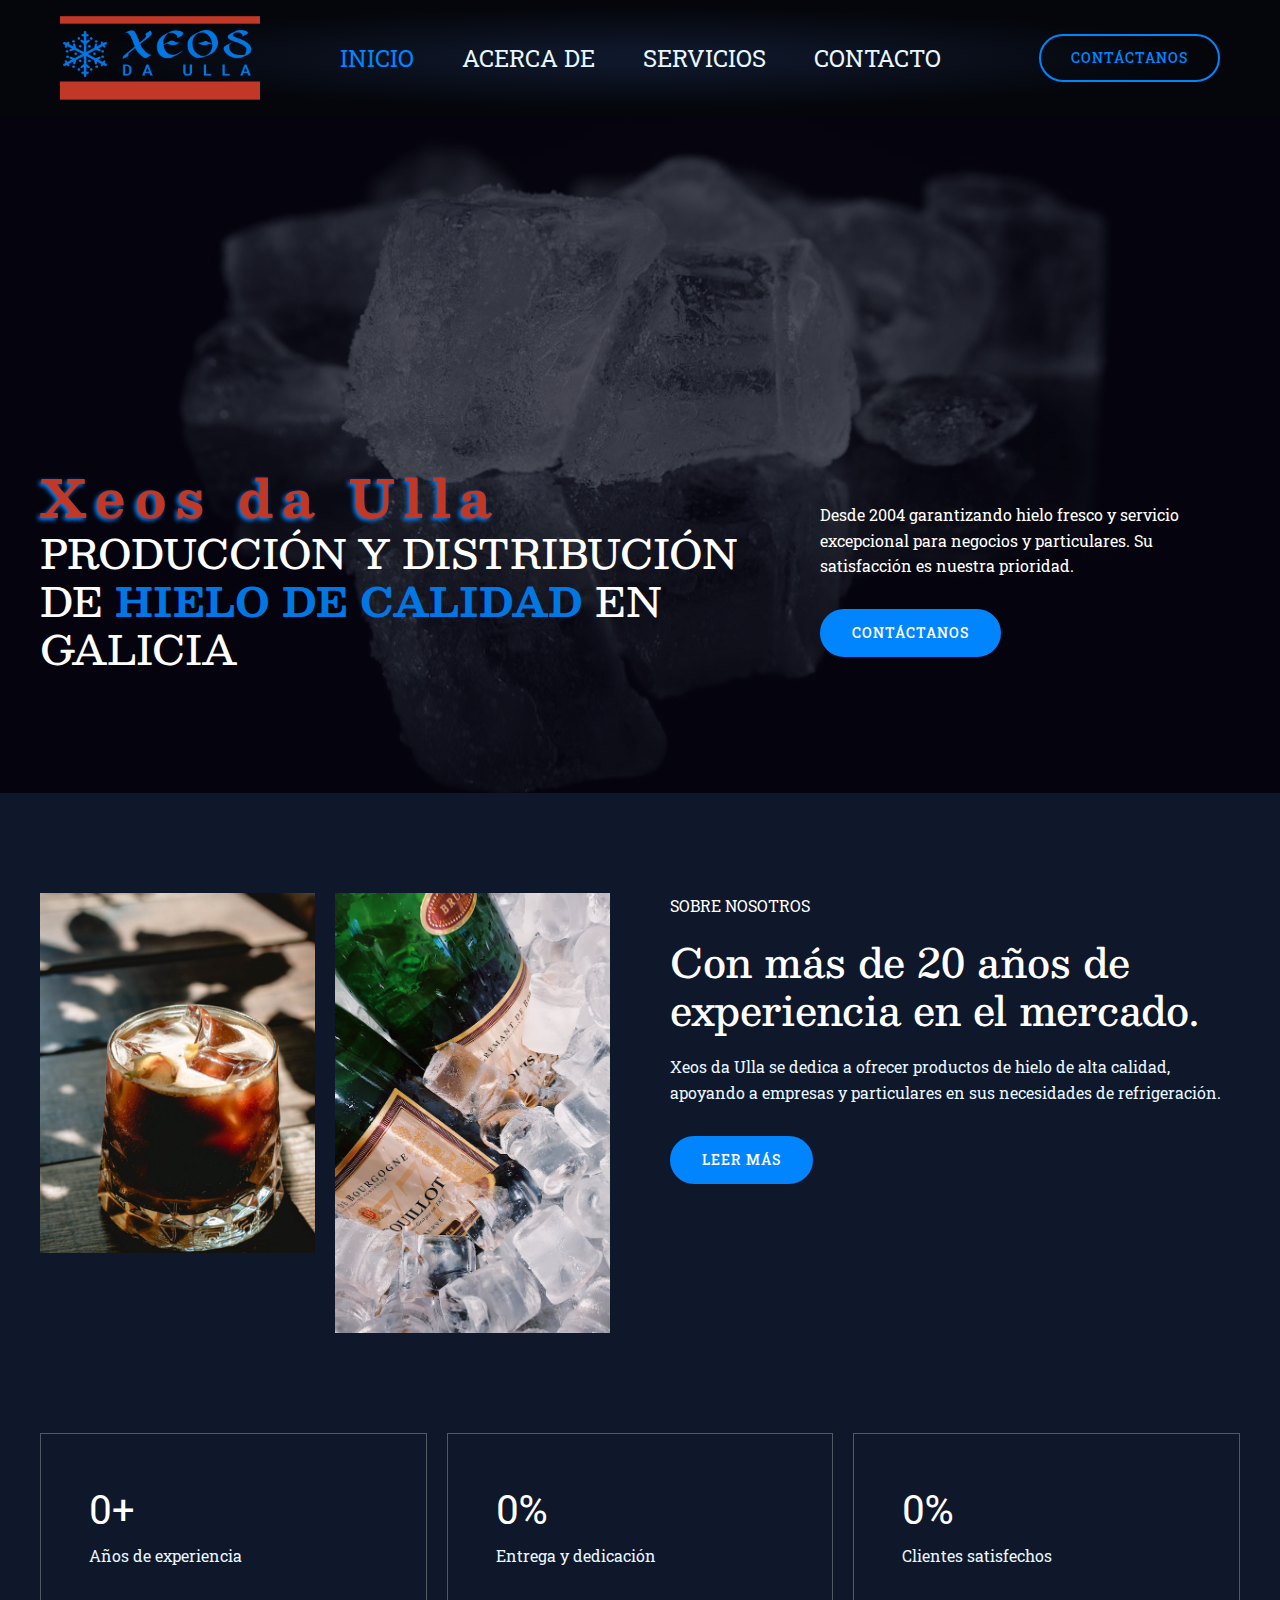
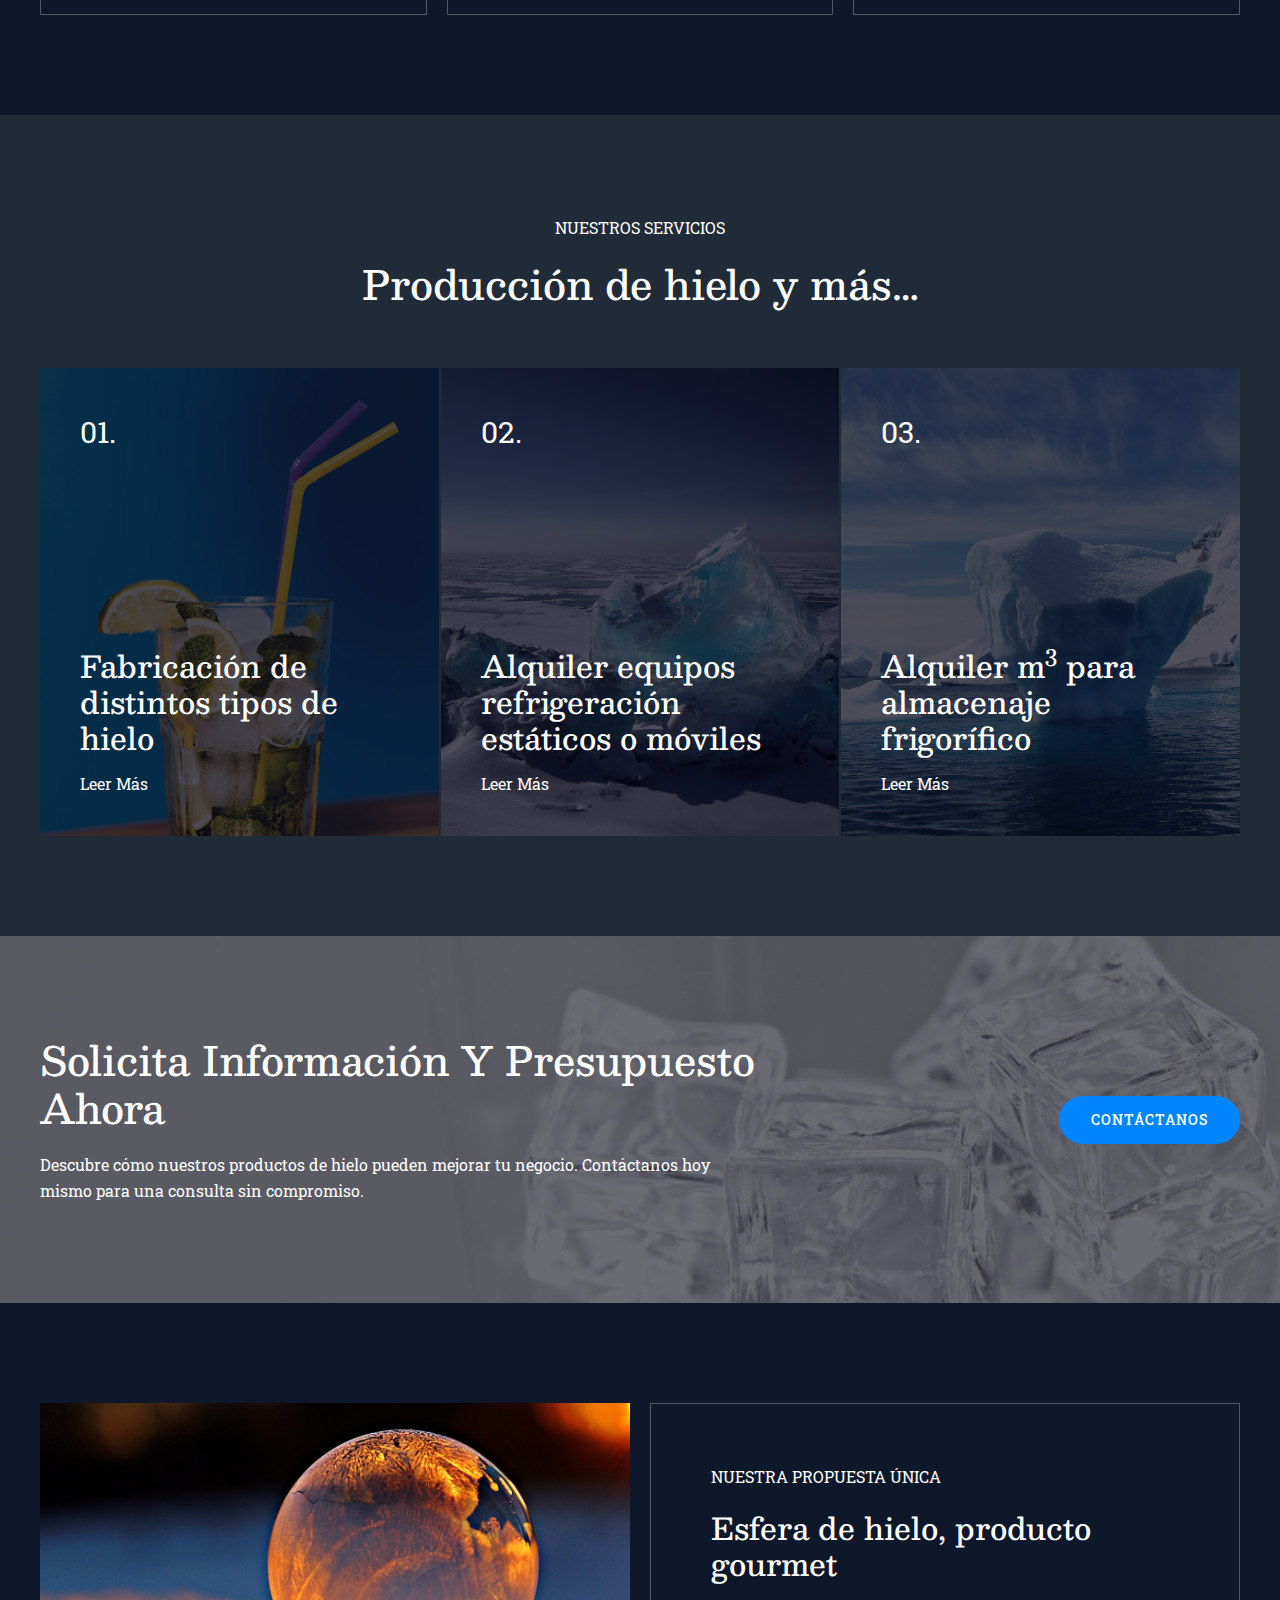
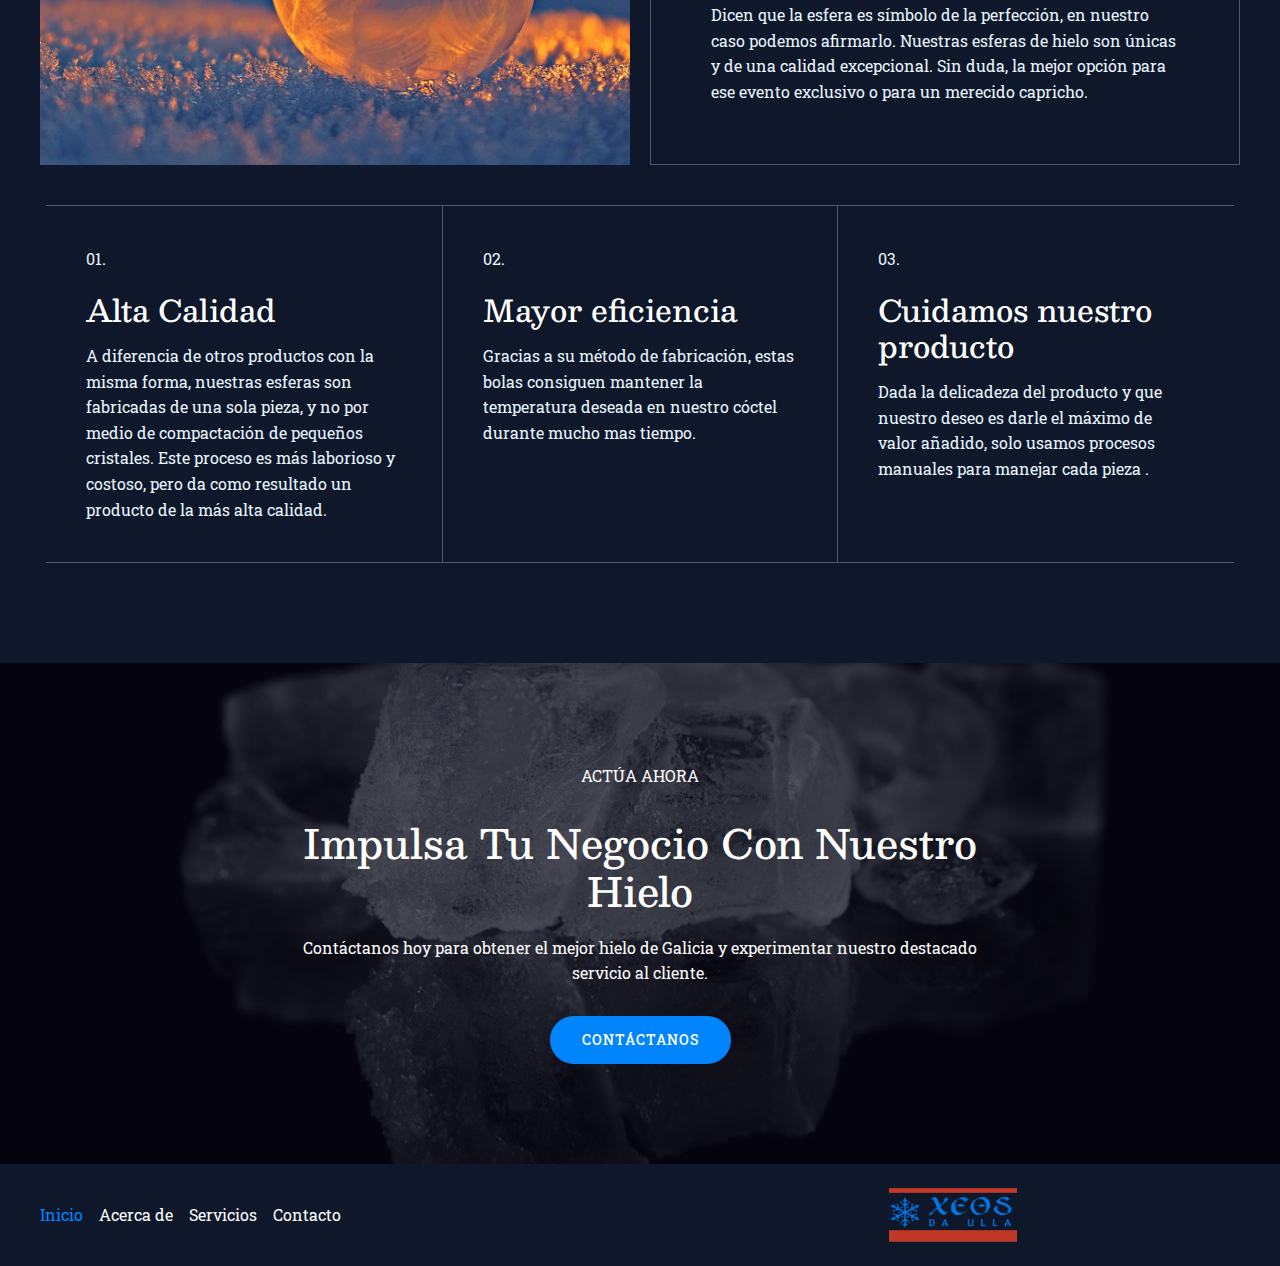
==== commit cd10a091: "completo textos" ====
--- a/index.html
+++ b/index.html
@@ -67,7 +67,7 @@
 <style id="global-styles-inline-css">:root{--wp--preset--aspect-ratio--square: 1;--wp--preset--aspect-ratio--4-3: 4/3;--wp--preset--aspect-ratio--3-4: 3/4;--wp--preset--aspect-ratio--3-2: 3/2;--wp--preset--aspect-ratio--2-3: 2/3;--wp--preset--aspect-ratio--16-9: 16/9;--wp--preset--aspect-ratio--9-16: 9/16;--wp--preset--color--black: #000000;--wp--preset--color--cyan-bluish-gray: #abb8c3;--wp--preset--color--white: #ffffff;--wp--preset--color--pale-pink: #f78da7;--wp--preset--color--vivid-red: #cf2e2e;--wp--preset--color--luminous-vivid-orange: #ff6900;--wp--preset--color--luminous-vivid-amber: #fcb900;--wp--preset--color--light-green-cyan: #7bdcb5;--wp--preset--color--vivid-green-cyan: #00d084;--wp--preset--color--pale-cyan-blue: #8ed1fc;--wp--preset--color--vivid-cyan-blue: #0693e3;--wp--preset--color--vivid-purple: #9b51e0;--wp--preset--color--ast-global-color-0: var(--ast-global-color-0);--wp--preset--color--ast-global-color-1: var(--ast-global-color-1);--wp--preset--color--ast-global-color-2: var(--ast-global-color-2);--wp--preset--color--ast-global-color-3: var(--ast-global-color-3);--wp--preset--color--ast-global-color-4: var(--ast-global-color-primary);--wp--preset--color--ast-global-color-5: var(--ast-global-color-secondary);--wp--preset--color--ast-global-color-6: var(--ast-global-color-alternate-background);--wp--preset--color--ast-global-color-7: var(--ast-global-color-subtle-background);--wp--preset--color--ast-global-color-8: var(--ast-global-color-8);--wp--preset--gradient--vivid-cyan-blue-to-vivid-purple: linear-gradient(135deg,rgba(6,147,227,1) 0%,rgb(155,81,224) 100%);--wp--preset--gradient--light-green-cyan-to-vivid-green-cyan: linear-gradient(135deg,rgb(122,220,180) 0%,rgb(0,208,130) 100%);--wp--preset--gradient--luminous-vivid-amber-to-luminous-vivid-orange: linear-gradient(135deg,rgba(252,185,0,1) 0%,rgba(255,105,0,1) 100%);--wp--preset--gradient--luminous-vivid-orange-to-vivid-red: linear-gradient(135deg,rgba(255,105,0,1) 0%,rgb(207,46,46) 100%);--wp--preset--gradient--very-light-gray-to-cyan-bluish-gray: linear-gradient(135deg,rgb(238,238,238) 0%,rgb(169,184,195) 100%);--wp--preset--gradient--cool-to-warm-spectrum: linear-gradient(135deg,rgb(74,234,220) 0%,rgb(151,120,209) 20%,rgb(207,42,186) 40%,rgb(238,44,130) 60%,rgb(251,105,98) 80%,rgb(254,248,76) 100%);--wp--preset--gradient--blush-light-purple: linear-gradient(135deg,rgb(255,206,236) 0%,rgb(152,150,240) 100%);--wp--preset--gradient--blush-bordeaux: linear-gradient(135deg,rgb(254,205,165) 0%,rgb(254,45,45) 50%,rgb(107,0,62) 100%);--wp--preset--gradient--luminous-dusk: linear-gradient(135deg,rgb(255,203,112) 0%,rgb(199,81,192) 50%,rgb(65,88,208) 100%);--wp--preset--gradient--pale-ocean: linear-gradient(135deg,rgb(255,245,203) 0%,rgb(182,227,212) 50%,rgb(51,167,181) 100%);--wp--preset--gradient--electric-grass: linear-gradient(135deg,rgb(202,248,128) 0%,rgb(113,206,126) 100%);--wp--preset--gradient--midnight: linear-gradient(135deg,rgb(2,3,129) 0%,rgb(40,116,252) 100%);--wp--preset--font-size--small: 13px;--wp--preset--font-size--medium: 20px;--wp--preset--font-size--large: 36px;--wp--preset--font-size--x-large: 42px;--wp--preset--spacing--20: 0.44rem;--wp--preset--spacing--30: 0.67rem;--wp--preset--spacing--40: 1rem;--wp--preset--spacing--50: 1.5rem;--wp--preset--spacing--60: 2.25rem;--wp--preset--spacing--70: 3.38rem;--wp--preset--spacing--80: 5.06rem;--wp--preset--shadow--natural: 6px 6px 9px rgba(0, 0, 0, 0.2);--wp--preset--shadow--deep: 12px 12px 50px rgba(0, 0, 0, 0.4);--wp--preset--shadow--sharp: 6px 6px 0px rgba(0, 0, 0, 0.2);--wp--preset--shadow--outlined: 6px 6px 0px -3px rgba(255, 255, 255, 1), 6px 6px rgba(0, 0, 0, 1);--wp--preset--shadow--crisp: 6px 6px 0px rgba(0, 0, 0, 1);}:root { --wp--style--global--content-size: var(--wp--custom--ast-content-width-size);--wp--style--global--wide-size: var(--wp--custom--ast-wide-width-size); }:where(body) { margin: 0; }.wp-site-blocks > .alignleft { float: left; margin-right: 2em; }.wp-site-blocks > .alignright { float: right; margin-left: 2em; }.wp-site-blocks > .aligncenter { justify-content: center; margin-left: auto; margin-right: auto; }:where(.wp-site-blocks) > * { margin-block-start: 24px; margin-block-end: 0; }:where(.wp-site-blocks) > :first-child { margin-block-start: 0; }:where(.wp-site-blocks) > :last-child { margin-block-end: 0; }:root { --wp--style--block-gap: 24px; }:root :where(.is-layout-flow) > :first-child{margin-block-start: 0;}:root :where(.is-layout-flow) > :last-child{margin-block-end: 0;}:root :where(.is-layout-flow) > *{margin-block-start: 24px;margin-block-end: 0;}:root :where(.is-layout-constrained) > :first-child{margin-block-start: 0;}:root :where(.is-layout-constrained) > :last-child{margin-block-end: 0;}:root :where(.is-layout-constrained) > *{margin-block-start: 24px;margin-block-end: 0;}:root :where(.is-layout-flex){gap: 24px;}:root :where(.is-layout-grid){gap: 24px;}.is-layout-flow > .alignleft{float: left;margin-inline-start: 0;margin-inline-end: 2em;}.is-layout-flow > .alignright{float: right;margin-inline-start: 2em;margin-inline-end: 0;}.is-layout-flow > .aligncenter{margin-left: auto !important;margin-right: auto !important;}.is-layout-constrained > .alignleft{float: left;margin-inline-start: 0;margin-inline-end: 2em;}.is-layout-constrained > .alignright{float: right;margin-inline-start: 2em;margin-inline-end: 0;}.is-layout-constrained > .aligncenter{margin-left: auto !important;margin-right: auto !important;}.is-layout-constrained > :where(:not(.alignleft):not(.alignright):not(.alignfull)){max-width: var(--wp--style--global--content-size);margin-left: auto !important;margin-right: auto !important;}.is-layout-constrained > .alignwide{max-width: var(--wp--style--global--wide-size);}body .is-layout-flex{display: flex;}.is-layout-flex{flex-wrap: wrap;align-items: center;}.is-layout-flex > :is(*, div){margin: 0;}body .is-layout-grid{display: grid;}.is-layout-grid > :is(*, div){margin: 0;}body{padding-top: 0px;padding-right: 0px;padding-bottom: 0px;padding-left: 0px;}a:where(:not(.wp-element-button)){text-decoration: none;}:root :where(.wp-element-button, .wp-block-button__link){background-color: #32373c;border-width: 0;color: #fff;font-family: inherit;font-size: inherit;line-height: inherit;padding: calc(0.667em + 2px) calc(1.333em + 2px);text-decoration: none;}.has-black-color{color: var(--wp--preset--color--black) !important;}.has-cyan-bluish-gray-color{color: var(--wp--preset--color--cyan-bluish-gray) !important;}.has-white-color{color: var(--wp--preset--color--white) !important;}.has-pale-pink-color{color: var(--wp--preset--color--pale-pink) !important;}.has-vivid-red-color{color: var(--wp--preset--color--vivid-red) !important;}.has-luminous-vivid-orange-color{color: var(--wp--preset--color--luminous-vivid-orange) !important;}.has-luminous-vivid-amber-color{color: var(--wp--preset--color--luminous-vivid-amber) !important;}.has-light-green-cyan-color{color: var(--wp--preset--color--light-green-cyan) !important;}.has-vivid-green-cyan-color{color: var(--wp--preset--color--vivid-green-cyan) !important;}.has-pale-cyan-blue-color{color: var(--wp--preset--color--pale-cyan-blue) !important;}.has-vivid-cyan-blue-color{color: var(--wp--preset--color--vivid-cyan-blue) !important;}.has-vivid-purple-color{color: var(--wp--preset--color--vivid-purple) !important;}.has-ast-global-color-0-color{color: var(--wp--preset--color--ast-global-color-0) !important;}.has-ast-global-color-1-color{color: var(--wp--preset--color--ast-global-color-1) !important;}.has-ast-global-color-2-color{color: var(--wp--preset--color--ast-global-color-2) !important;}.has-ast-global-color-3-color{color: var(--wp--preset--color--ast-global-color-3) !important;}.has-ast-global-color-4-color{color: var(--wp--preset--color--ast-global-color-4) !important;}.has-ast-global-color-5-color{color: var(--wp--preset--color--ast-global-color-5) !important;}.has-ast-global-color-6-color{color: var(--wp--preset--color--ast-global-color-6) !important;}.has-ast-global-color-7-color{color: var(--wp--preset--color--ast-global-color-7) !important;}.has-ast-global-color-8-color{color: var(--wp--preset--color--ast-global-color-8) !important;}.has-black-background-color{background-color: var(--wp--preset--color--black) !important;}.has-cyan-bluish-gray-background-color{background-color: var(--wp--preset--color--cyan-bluish-gray) !important;}.has-white-background-color{background-color: var(--wp--preset--color--white) !important;}.has-pale-pink-background-color{background-color: var(--wp--preset--color--pale-pink) !important;}.has-vivid-red-background-color{background-color: var(--wp--preset--color--vivid-red) !important;}.has-luminous-vivid-orange-background-color{background-color: var(--wp--preset--color--luminous-vivid-orange) !important;}.has-luminous-vivid-amber-background-color{background-color: var(--wp--preset--color--luminous-vivid-amber) !important;}.has-light-green-cyan-background-color{background-color: var(--wp--preset--color--light-green-cyan) !important;}.has-vivid-green-cyan-background-color{background-color: var(--wp--preset--color--vivid-green-cyan) !important;}.has-pale-cyan-blue-background-color{background-color: var(--wp--preset--color--pale-cyan-blue) !important;}.has-vivid-cyan-blue-background-color{background-color: var(--wp--preset--color--vivid-cyan-blue) !important;}.has-vivid-purple-background-color{background-color: var(--wp--preset--color--vivid-purple) !important;}.has-ast-global-color-0-background-color{background-color: var(--wp--preset--color--ast-global-color-0) !important;}.has-ast-global-color-1-background-color{background-color: var(--wp--preset--color--ast-global-color-1) !important;}.has-ast-global-color-2-background-color{background-color: var(--wp--preset--color--ast-global-color-2) !important;}.has-ast-global-color-3-background-color{background-color: var(--wp--preset--color--ast-global-color-3) !important;}.has-ast-global-color-4-background-color{background-color: var(--wp--preset--color--ast-global-color-4) !important;}.has-ast-global-color-5-background-color{background-color: var(--wp--preset--color--ast-global-color-5) !important;}.has-ast-global-color-6-background-color{background-color: var(--wp--preset--color--ast-global-color-6) !important;}.has-ast-global-color-7-background-color{background-color: var(--wp--preset--color--ast-global-color-7) !important;}.has-ast-global-color-8-background-color{background-color: var(--wp--preset--color--ast-global-color-8) !important;}.has-black-border-color{border-color: var(--wp--preset--color--black) !important;}.has-cyan-bluish-gray-border-color{border-color: var(--wp--preset--color--cyan-bluish-gray) !important;}.has-white-border-color{border-color: var(--wp--preset--color--white) !important;}.has-pale-pink-border-color{border-color: var(--wp--preset--color--pale-pink) !important;}.has-vivid-red-border-color{border-color: var(--wp--preset--color--vivid-red) !important;}.has-luminous-vivid-orange-border-color{border-color: var(--wp--preset--color--luminous-vivid-orange) !important;}.has-luminous-vivid-amber-border-color{border-color: var(--wp--preset--color--luminous-vivid-amber) !important;}.has-light-green-cyan-border-color{border-color: var(--wp--preset--color--light-green-cyan) !important;}.has-vivid-green-cyan-border-color{border-color: var(--wp--preset--color--vivid-green-cyan) !important;}.has-pale-cyan-blue-border-color{border-color: var(--wp--preset--color--pale-cyan-blue) !important;}.has-vivid-cyan-blue-border-color{border-color: var(--wp--preset--color--vivid-cyan-blue) !important;}.has-vivid-purple-border-color{border-color: var(--wp--preset--color--vivid-purple) !important;}.has-ast-global-color-0-border-color{border-color: var(--wp--preset--color--ast-global-color-0) !important;}.has-ast-global-color-1-border-color{border-color: var(--wp--preset--color--ast-global-color-1) !important;}.has-ast-global-color-2-border-color{border-color: var(--wp--preset--color--ast-global-color-2) !important;}.has-ast-global-color-3-border-color{border-color: var(--wp--preset--color--ast-global-color-3) !important;}.has-ast-global-color-4-border-color{border-color: var(--wp--preset--color--ast-global-color-4) !important;}.has-ast-global-color-5-border-color{border-color: var(--wp--preset--color--ast-global-color-5) !important;}.has-ast-global-color-6-border-color{border-color: var(--wp--preset--color--ast-global-color-6) !important;}.has-ast-global-color-7-border-color{border-color: var(--wp--preset--color--ast-global-color-7) !important;}.has-ast-global-color-8-border-color{border-color: var(--wp--preset--color--ast-global-color-8) !important;}.has-vivid-cyan-blue-to-vivid-purple-gradient-background{background: var(--wp--preset--gradient--vivid-cyan-blue-to-vivid-purple) !important;}.has-light-green-cyan-to-vivid-green-cyan-gradient-background{background: var(--wp--preset--gradient--light-green-cyan-to-vivid-green-cyan) !important;}.has-luminous-vivid-amber-to-luminous-vivid-orange-gradient-background{background: var(--wp--preset--gradient--luminous-vivid-amber-to-luminous-vivid-orange) !important;}.has-luminous-vivid-orange-to-vivid-red-gradient-background{background: var(--wp--preset--gradient--luminous-vivid-orange-to-vivid-red) !important;}.has-very-light-gray-to-cyan-bluish-gray-gradient-background{background: var(--wp--preset--gradient--very-light-gray-to-cyan-bluish-gray) !important;}.has-cool-to-warm-spectrum-gradient-background{background: var(--wp--preset--gradient--cool-to-warm-spectrum) !important;}.has-blush-light-purple-gradient-background{background: var(--wp--preset--gradient--blush-light-purple) !important;}.has-blush-bordeaux-gradient-background{background: var(--wp--preset--gradient--blush-bordeaux) !important;}.has-luminous-dusk-gradient-background{background: var(--wp--preset--gradient--luminous-dusk) !important;}.has-pale-ocean-gradient-background{background: var(--wp--preset--gradient--pale-ocean) !important;}.has-electric-grass-gradient-background{background: var(--wp--preset--gradient--electric-grass) !important;}.has-midnight-gradient-background{background: var(--wp--preset--gradient--midnight) !important;}.has-small-font-size{font-size: var(--wp--preset--font-size--small) !important;}.has-medium-font-size{font-size: var(--wp--preset--font-size--medium) !important;}.has-large-font-size{font-size: var(--wp--preset--font-size--large) !important;}.has-x-large-font-size{font-size: var(--wp--preset--font-size--x-large) !important;}
 :root :where(.wp-block-pullquote){font-size: 1.5em;line-height: 1.6;}</style>
 <link rel="stylesheet" id="uagb-block-positioning-css-css" href="./wp-content/plugins/ultimate-addons-for-gutenberg/assets/css/spectra-block-positioning.min.css?ver=2.18.0" media="all">
-<link rel="stylesheet" id="uag-style-70-css" href="./wp-content/uploads/uag-plugin/assets/0/uag-css-70.css?ver=1735758905" media="all">
+<link rel="stylesheet" id="uag-style-70-css" href="./wp-content/uploads/uag-plugin/assets/0/uag-css-70.css?ver=1735838579" media="all">
 <!--[if IE]>
 <script src=".//wp-content/themes/astra/assets/js/minified/flexibility.min.js?ver=4.8.9" id="astra-flexibility-js"></script>
 <script id="astra-flexibility-js-after">
@@ -197,14 +197,20 @@
 	
 <div class="wp-block-uagb-container uagb-block-ec6fda5a alignfull uagb-is-root-container"><div class="uagb-container-inner-blocks-wrap">
 <div class="wp-block-uagb-container uagb-layout-grid uagb-block-d33271b6">
+<div class="wp-block-uagb-container uagb-block-66842831">
+<div class="wp-block-uagb-advanced-heading uagb-block-959f2df0"><h1 class="uagb-heading-text">Xeos da Ulla</h1></div>
+
+
+
 <h2 class="wp-block-heading">PRODUCCIÓN Y DISTRIBUCIÓN DE <strong><mark style="background-color:rgba(0, 0, 0, 0)" class="has-inline-color has-ast-global-color-1-color">HIELO DE CALIDAD </mark></strong>EN GALICIA</h2>
+</div>
 
 
 
 <div class="wp-block-group is-nowrap is-layout-flex wp-container-core-group-is-layout-1 wp-block-group-is-layout-flex">
 <div class="wp-block-uagb-info-box uagb-block-9b51e69b uagb-infobox__content-wrap  uagb-infobox-icon-above-title uagb-infobox-image-valign-top"><div class="uagb-ifb-content">
 <div class="uagb-ifb-title-wrap"></div>
-<p class="uagb-ifb-desc">En Xeos da Ulla, garantizamos hielo fresco y servicio excepcional para negocios y particulares. Su satisfacción es nuestra prioridad.</p>
+<p class="uagb-ifb-desc">Desde 2004 garantizando hielo fresco y servicio excepcional para negocios y particulares. Su satisfacción es nuestra prioridad.</p>
 <div class="uagb-ifb-button-wrapper wp-block-button"><a href="./contact/index.html" class="uagb-infobox-cta-link wp-block-button__link" target="_self" rel="noopener noreferrer" onclick="return true;"><span class="uagb-inline-editing">Contáctanos</span></a></div>
 </div></div>
 </div>
@@ -227,7 +233,7 @@
 <div class="wp-block-uagb-info-box uagb-block-78244565 uagb-infobox__content-wrap  uagb-infobox-icon-above-title uagb-infobox-image-valign-top"><div class="uagb-ifb-content">
 <div class="uagb-ifb-title-wrap">
 <p class="uagb-ifb-title-prefix">Sobre Nosotros</p>
-<h2 class="uagb-ifb-title">Con más de 19 años de experiencia en el mercado.</h2>
+<h2 class="uagb-ifb-title">Con más de 20 años de experiencia en el mercado.</h2>
 </div>
 <p class="uagb-ifb-desc">Xeos da Ulla se dedica a ofrecer productos de hielo de alta calidad, apoyando a empresas y particulares en sus necesidades de refrigeración.</p>
 <div class="uagb-ifb-button-wrapper wp-block-button"><a href="./about/index.html" class="uagb-infobox-cta-link wp-block-button__link" target="_self" rel="noopener noreferrer" onclick="return true;"><span class="uagb-inline-editing">Leer Más</span></a></div>
@@ -242,7 +248,7 @@
 <div class="wp-block-uagb-counter__number">
 <span class="uagb-counter-block-number" data-duration="1.5" data-to-value="20" data-from-value="0" data-delimiter=","></span><span class="uagb-counter-block-suffix">+</span>
 </div>
-<div class="wp-block-uagb-counter__title">Years Of Experience</div>
+<div class="wp-block-uagb-counter__title">Años de experiencia</div>
 </div>
 </div>
 
@@ -251,9 +257,9 @@
 <div class="wp-block-uagb-container uagb-block-a1881290">
 <div class="wp-block-uagb-counter uagb-block-38e547d2 wp-block-uagb-counter--number">
 <div class="wp-block-uagb-counter__number">
-<span class="uagb-counter-block-number" data-duration="1.5" data-to-value="350" data-from-value="0" data-delimiter=","></span><span class="uagb-counter-block-suffix">+</span>
-</div>
-<div class="wp-block-uagb-counter__title">Happy Customers</div>
+<span class="uagb-counter-block-number" data-duration="1.5" data-to-value="100" data-from-value="0" data-delimiter=","></span><span class="uagb-counter-block-suffix">%</span>
+</div>
+<div class="wp-block-uagb-counter__title">Entrega y dedicación</div>
 </div>
 </div>
 
@@ -262,9 +268,9 @@
 <div class="wp-block-uagb-container uagb-block-3eb58cea">
 <div class="wp-block-uagb-counter uagb-block-eb510c9f wp-block-uagb-counter--number">
 <div class="wp-block-uagb-counter__number">
-<span class="uagb-counter-block-number" data-duration="1.5" data-to-value="98" data-from-value="0" data-delimiter=","></span><span class="uagb-counter-block-suffix">%</span>
-</div>
-<div class="wp-block-uagb-counter__title">Customer Satisfaction</div>
+<span class="uagb-counter-block-number" data-duration="1.5" data-to-value="99" data-from-value="0" data-delimiter=","></span><span class="uagb-counter-block-suffix">%</span>
+</div>
+<div class="wp-block-uagb-counter__title">Clientes satisfechos</div>
 </div>
 </div>
 </div></div>
@@ -274,7 +280,7 @@
 <div class="wp-block-uagb-container uagb-block-993009f3 alignfull uagb-is-root-container"><div class="uagb-container-inner-blocks-wrap">
 <div class="wp-block-uagb-advanced-heading uagb-block-7c14c5fd">
 <p class="uagb-desc-text">Nuestros Servicios</p>
-<h2 class="uagb-heading-text">Soluciones de Hielo Personalizadas para Todos</h2>
+<h2 class="uagb-heading-text">Producción de hielo y más&#8230;</h2>
 </div>
 
 
@@ -283,7 +289,7 @@
 <div class="wp-block-uagb-container uagb-block-0c3b5949">
 <div class="wp-block-uagb-info-box uagb-block-42949637 uagb-infobox__content-wrap  uagb-infobox-icon-above-title uagb-infobox-image-valign-top"><div class="uagb-ifb-content">
 <div class="uagb-ifb-title-wrap">
-<span class="uagb-ifb-title-prefix">01.</span><h3 class="uagb-ifb-title">Producción de Hielo</h3>
+<span class="uagb-ifb-title-prefix">01.</span><h3 class="uagb-ifb-title">Fabricación de distintos tipos de hielo</h3>
 </div>
 <div class="uagb-ifb-button-wrapper wp-block-button"><a href="./services/index.html" target="_self" onclick="return true;" class="uagb-infobox-cta-link" rel="noopener noreferrer"><span class="uagb-inline-editing">Leer Más</span></a></div>
 </div></div>
@@ -295,7 +301,7 @@
 <div class="wp-block-uagb-info-box uagb-block-e52c0008 uagb-infobox__content-wrap  uagb-infobox-icon-above-title uagb-infobox-image-valign-top"><div class="uagb-ifb-content">
 <div class="uagb-ifb-title-wrap">
 <p class="uagb-ifb-title-prefix">02.</p>
-<h3 class="uagb-ifb-title">Distribución Eficiente</h3>
+<h3 class="uagb-ifb-title">Alquiler equipos refrigeración estáticos o móviles</h3>
 </div>
 <div class="uagb-ifb-button-wrapper wp-block-button"><a href="./services/index.html" target="_self" onclick="return true;" class="uagb-infobox-cta-link" rel="noopener noreferrer"><span class="uagb-inline-editing">Leer Más</span></a></div>
 </div></div>
@@ -307,7 +313,7 @@
 <div class="wp-block-uagb-info-box uagb-block-288f1627 uagb-infobox__content-wrap  uagb-infobox-icon-above-title uagb-infobox-image-valign-top"><div class="uagb-ifb-content">
 <div class="uagb-ifb-title-wrap">
 <p class="uagb-ifb-title-prefix">03.</p>
-<h3 class="uagb-ifb-title">Alquiler de Equipos</h3>
+<h3 class="uagb-ifb-title">Alquiler m<sup>3</sup> para almacenaje frigorífico</h3>
 </div>
 <div class="uagb-ifb-button-wrapper wp-block-button"><a href="./services/index.html" target="_self" onclick="return true;" class="uagb-infobox-cta-link" rel="noopener noreferrer"><span class="uagb-inline-editing">Leer Más</span></a></div>
 </div></div>
@@ -341,9 +347,9 @@
 <div class="wp-block-uagb-container uagb-block-d9245a27">
 <div class="wp-block-uagb-info-box uagb-block-dd1ec34c uagb-infobox__content-wrap  uagb-infobox-icon-above-title uagb-infobox-image-valign-top"><div class="uagb-ifb-content">
 <div class="uagb-ifb-title-wrap">
-<span class="uagb-ifb-title-prefix">Nuestra Propuesta Única</span><h2 class="uagb-ifb-title">Compromiso y Calidad en Cada Entrega</h2>
-</div>
-<p class="uagb-ifb-desc">Nos destacamos por ofrecer hielo de la más alta calidad, asegurando siempre la máxima eficiencia en nuestras entregas.</p>
+<span class="uagb-ifb-title-prefix">Nuestra Propuesta Única</span><h3 class="uagb-ifb-title">Esfera de hielo, producto gourmet</h3>
+</div>
+<p class="uagb-ifb-desc">Dicen que la esfera es símbolo de la perfección, en nuestro caso podemos afirmarlo. Nuestras esferas de hielo son únicas y de una calidad excepcional. Sin duda, la mejor opción para ese evento exclusivo o para un merecido capricho.</p>
 </div></div>
 </div>
 </div>
@@ -356,7 +362,7 @@
 <div class="uagb-ifb-title-wrap">
 <span class="uagb-ifb-title-prefix">01.</span><h3 class="uagb-ifb-title">Alta Calidad</h3>
 </div>
-<p class="uagb-ifb-desc">Nuestros productos de hielo cumplen con los más altos estándares, garantizando frescura y pureza en cada entrega para su tranquilidad.</p>
+<p class="uagb-ifb-desc">A diferencia de otros productos con la misma forma, nuestras esferas son fabricadas de una sola pieza, y no por medio de compactación de pequeños cristales. Este proceso es más laborioso y costoso, pero da como resultado un producto de la más alta calidad.</p>
 </div></div>
 </div>
 
@@ -365,9 +371,9 @@
 <div class="wp-block-uagb-container uagb-block-b31d9d12">
 <div class="wp-block-uagb-info-box uagb-block-1f4e9f0e uagb-infobox__content-wrap  uagb-infobox-icon-above-title uagb-infobox-image-valign-top"><div class="uagb-ifb-content">
 <div class="uagb-ifb-title-wrap">
-<span class="uagb-ifb-title-prefix">02.</span><h3 class="uagb-ifb-title">Eficiencia Logística</h3>
-</div>
-<p class="uagb-ifb-desc">Contamos con vehículos isotermo equipados con tecnología avanzada, asegurando que cada entrega llegue en condiciones óptimas.</p>
+<span class="uagb-ifb-title-prefix">02.</span><h3 class="uagb-ifb-title">Mayor eficiencia</h3>
+</div>
+<p class="uagb-ifb-desc">Gracias a su método de fabricación, estas bolas consiguen mantener la temperatura deseada en nuestro cóctel durante mucho mas tiempo.</p>
 </div></div>
 </div>
 
@@ -376,9 +382,9 @@
 <div class="wp-block-uagb-container uagb-block-a4c1fab7">
 <div class="wp-block-uagb-info-box uagb-block-92de65cc uagb-infobox__content-wrap  uagb-infobox-icon-above-title uagb-infobox-image-valign-top"><div class="uagb-ifb-content">
 <div class="uagb-ifb-title-wrap">
-<span class="uagb-ifb-title-prefix">03.</span><h3 class="uagb-ifb-title">Atención Personalizada</h3>
-</div>
-<p class="uagb-ifb-desc">Nuestro equipo está comprometido a ofrecer un servicio al cliente excepcional, adaptándose a las necesidades específicas de cada cliente.</p>
+<span class="uagb-ifb-title-prefix">03.</span><h3 class="uagb-ifb-title">Cuidamos nuestro producto</h3>
+</div>
+<p class="uagb-ifb-desc">Dada la delicadeza del producto y que nuestro deseo es darle el máximo de valor añadido,  solo usamos procesos manuales para manejar cada pieza .</p>
 </div></div>
 </div>
 </div>
@@ -457,7 +463,7 @@
 <script src="./wp-content/plugins/ultimate-addons-for-gutenberg/assets/js/spectra-counter.min.js?ver=2.18.0" id="uagb-counter-js-js"></script>
 <script src="./wp-content/plugins/ultimate-addons-for-gutenberg/assets/js/countUp.min.js?ver=2.18.0" id="uagb-countUp-js-js"></script>
 <script src="./wp-content/plugins/ultimate-addons-for-gutenberg/assets/js/uagb-button-child.min.js?ver=2.18.0" id="uagb-button-child-js-js"></script>
-<script src="./wp-content/uploads/uag-plugin/assets/0/uag-js-70.js?ver=1735758905" id="uag-script-70-js"></script>
+<script src="./wp-content/uploads/uag-plugin/assets/0/uag-js-70.js?ver=1735838579" id="uag-script-70-js"></script>
 			<script>/(trident|msie)/i.test(navigator.userAgent)&&document.getElementById&&window.addEventListener&&window.addEventListener("hashchange",function(){var t,e=location.hash.substring(1);/^[A-z0-9_-]+$/.test(e)&&(t=document.getElementById(e))&&(/^(?:a|select|input|button|textarea)$/i.test(t.tagName)||(t.tabIndex=-1),t.focus())},!1);</script>
 				</body>
 </html>--- a/wp-content/uploads/uag-plugin/assets/0/uag-css-70.css
+++ b/wp-content/uploads/uag-plugin/assets/0/uag-css-70.css
@@ -1,9 +1,9 @@
 .wp-block-uagb-container.uagb-block-43773c69 .uagb-container__shape-top svg{width: calc( 100% + 1.3px );}.wp-block-uagb-container.uagb-block-43773c69 .uagb-container__shape.uagb-container__shape-top .uagb-container__shape-fill{fill: rgba(51,51,51,1);}.wp-block-uagb-container.uagb-block-43773c69 .uagb-container__shape-bottom svg{width: calc( 100% + 1.3px );}.wp-block-uagb-container.uagb-block-43773c69 .uagb-container__shape.uagb-container__shape-bottom .uagb-container__shape-fill{fill: rgba(51,51,51,1);}.wp-block-uagb-container.uagb-block-43773c69 .uagb-container__video-wrap video{opacity: 0.3;}.wp-block-uagb-container.uagb-is-root-container .uagb-block-43773c69{max-width: 100%;width: 100%;}.wp-block-uagb-container.uagb-is-root-container.alignfull.uagb-block-43773c69 > .uagb-container-inner-blocks-wrap{--inner-content-custom-width: min( 100%, 700px);max-width: var(--inner-content-custom-width);width: 100%;flex-direction: column;align-items: center;justify-content: center;flex-wrap: nowrap;row-gap: 0px;column-gap: 0px;}.wp-block-uagb-container.uagb-block-43773c69{box-shadow: 0px 0px   #00000070 ;padding-top: 100px;padding-bottom: 100px;padding-left: 40px;padding-right: 40px;margin-top:  !important;margin-bottom:  !important;overflow: visible;order: initial;border-color: inherit;background-repeat: no-repeat;background-position: 50% 50%;background-size: cover;background-attachment: scroll;background-image: url(./../../../2025/01/pexels-photo-434259.jpeg);;background-clip: padding-box;row-gap: 0px;column-gap: 0px;}.wp-block-uagb-container.uagb-block-43773c69::before{content: "";position: absolute;pointer-events: none;top: -0px;left: -0px;width: calc(100% + 0px + 0px);height: calc(100% + 0px + 0px);border-color: inherit;background: var(--ast-global-color-7);opacity: 0.7;}.uagb-block-7949243f .uagb-ifb-icon{width: 30px;line-height: 30px;}.uagb-block-7949243f .uagb-ifb-icon > span{font-size: 30px;width: 30px;line-height: 30px;color: #333;}.uagb-block-7949243f .uagb-ifb-icon svg{fill: #333;}.uagb-block-7949243f.uagb-infobox__content-wrap .uagb-ifb-icon-wrap svg{width: 30px;height: 30px;line-height: 30px;font-size: 30px;color: #333;fill: #333;}.uagb-block-7949243f .uagb-ifb-content .uagb-ifb-icon-wrap svg{line-height: 30px;font-size: 30px;color: #333;fill: #333;}.uagb-block-7949243f .uagb-iconbox-icon-wrap{margin: auto;display: inline-flex;align-items: center;justify-content: center;box-sizing: content-box;width: 30px;height: 30px;line-height: 30px;padding-left: 0px;padding-right: 0px;padding-top: 0px;padding-bottom: 0px;}.uagb-block-7949243f.uagb-infobox__content-wrap .uagb-ifb-icon-wrap > svg{padding-left: 0px;padding-right: 0px;padding-top: 0px;padding-bottom: 0px;}.uagb-block-7949243f.uagb-infobox__content-wrap .uagb-ifb-content .uagb-ifb-icon-wrap > svg{padding-left: 0px;padding-right: 0px;padding-top: 0px;padding-bottom: 0px;}.uagb-block-7949243f .uagb-ifb-content .uagb-ifb-left-title-image svg{width: 30px;line-height: 30px;font-size: 30px;color: #333;fill: #333;}.uagb-block-7949243f .uagb-ifb-content .uagb-ifb-right-title-image svg{width: 30px;line-height: 30px;font-size: 30px;color: #333;fill: #333;}.uagb-block-7949243f .uagb-infobox__content-wrap .uagb-ifb-imgicon-wrap{padding-left: 0px;padding-right: 0px;padding-top: 0px;padding-bottom: 0px;}.uagb-block-7949243f .uagb-infobox .uagb-ifb-image-content img{border-radius: 0px;}.uagb-block-7949243f.uagb-infobox__content-wrap img{padding-left: 0px;padding-right: 0px;padding-top: 0px;padding-bottom: 0px;border-radius: 0px;}.uagb-block-7949243f.uagb-infobox__content-wrap .uagb-ifb-content .uagb-ifb-right-title-image > img{padding-left: 0px;padding-right: 0px;padding-top: 0px;padding-bottom: 0px;border-radius: 0px;}.uagb-block-7949243f.uagb-infobox__content-wrap .uagb-ifb-content .uagb-ifb-left-title-image > img{padding-left: 0px;padding-right: 0px;padding-top: 0px;padding-bottom: 0px;border-radius: 0px;}.uagb-block-7949243f.uagb-infobox__content-wrap .uagb-ifb-content > img{padding-left: 0px;padding-right: 0px;padding-top: 0px;padding-bottom: 0px;border-radius: 0px;}.uagb-block-7949243f .uagb-ifb-title-wrap .uagb-ifb-title-prefix{color: #ffffff;margin-bottom: 30px;margin-top: 0px;margin-left: 0px;margin-right: 0px;}.uagb-block-7949243f.wp-block-uagb-info-box .uagb-ifb-title{color: #ffffff;margin-bottom: 20px;margin-top: 0px;margin-left: 0px;margin-right: 0px;}.uagb-block-7949243f.wp-block-uagb-info-box .uagb-ifb-desc{color: #ffffff;margin-bottom: 30px;margin-top: 0px;margin-left: 0px;margin-right: 0px;}.uagb-block-7949243f .uagb-ifb-separator{width: 30%;border-top-width: 2px;border-top-color: #333;border-top-style: solid;margin-bottom: 0px;}.uagb-block-7949243f .uagb-infobox__content-wrap .uagb-ifb-separator{width: 30%;border-top-width: 2px;border-top-color: #333;border-top-style: solid;}.uagb-block-7949243f .uagb-ifb-align-icon-after{margin-left: 5px;}.uagb-block-7949243f .uagb-ifb-align-icon-before{margin-right: 5px;}.uagb-block-7949243f.uagb-infobox__content-wrap .uagb-ifb-content svg{box-sizing: content-box;}.uagb-block-7949243f.uagb-infobox__content-wrap .uagb-ifb-content img{box-sizing: content-box;}.uagb-block-7949243f .uagb-infobox__content-wrap{text-align: center;}.uagb-block-7949243f.uagb-infobox-icon-above-title{text-align: center;}.uagb-block-7949243f.uagb-infobox__content-wrap .uagb-infobox-cta-link > svg {margin-left: 5px;}.uagb-block-7949243f .uagb-ifb-title-prefix{text-transform: uppercase;}[dir=rtl] .uagb-block-7949243f.uagb-infobox__content-wrap{text-align: center;}[dir=rtl] .uagb-block-7949243f.uagb-infobox-icon-above-title{text-align: center;}[dir=rtl] .uagb-block-7949243f.uagb-infobox__content-wrap .uagb-infobox-cta-link > svg{margin-right: 5px;margin-left: 0px;}@media only screen and (max-width: 976px) {.wp-block-uagb-container.uagb-is-root-container .uagb-block-43773c69{width: 100%;}.wp-block-uagb-container.uagb-is-root-container.alignfull.uagb-block-43773c69 > .uagb-container-inner-blocks-wrap{--inner-content-custom-width: min( 100%, 620px);max-width: var(--inner-content-custom-width);width: 100%;}.wp-block-uagb-container.uagb-block-43773c69{padding-top: 80px;padding-bottom: 80px;padding-left: 32px;padding-right: 32px;margin-top:  !important;margin-bottom:  !important;order: initial;background-clip: padding-box;}.wp-block-uagb-container.uagb-block-43773c69::before{top: -0px;left: -0px;width: calc(100% + 0px + 0px);height: calc(100% + 0px + 0px);}.uagb-block-7949243f .uagb-ifb-title-wrap .uagb-ifb-title-prefix{margin-bottom: 20px;margin-top: 0px;margin-left: 0px;margin-right: 0px;}.uagb-block-7949243f.wp-block-uagb-info-box .uagb-ifb-title{margin-bottom: 10px;margin-top: 0px;margin-left: 0px;margin-right: 0px;}.uagb-block-7949243f.wp-block-uagb-info-box .uagb-ifb-desc{margin-bottom: 30px;margin-top: 0px;margin-left: 0px;margin-right: 0px;}.uagb-block-7949243f.uagb-infobox__content-wrap .uagb-ifb-icon-wrap > svg{width: 30px;height: 30px;line-height: 30px;font-size: 30px;}.uagb-block-7949243f.uagb-infobox__content-wrap .uagb-ifb-content .uagb-ifb-icon-wrap > svg{line-height: 30px;font-size: 30px;}.uagb-block-7949243f.uagb-infobox__content-wrap .uagb-ifb-content img{box-sizing: content-box;}.uagb-block-7949243f .uagb-ifb-icon{width: 30px;line-height: 30px;}.uagb-block-7949243f .uagb-ifb-icon > span{font-size: 30px;width: 30px;line-height: 30px;}.uagb-block-7949243f .uagb-iconbox-icon-wrap{width: 30px;height: 30px;line-height: 30px;}.uagb-block-7949243f .uagb-ifb-content .uagb-ifb-left-title-image > svg{width: 30px;line-height: 30px;font-size: 30px;}.uagb-block-7949243f .uagb-ifb-content .uagb-ifb-right-title-image > svg{width: 30px;line-height: 30px;font-size: 30px;}.uagb-block-7949243f.uagb-infobox__content-wrap .uagb-infobox-cta-link > svg {margin-left: 5px;}[dir=rtl] .uagb-block-7949243f.uagb-infobox__content-wrap .uagb-infobox-cta-link > svg{margin-right: 5px;margin-left: 0px;}}@media only screen and (max-width: 767px) {.wp-block-uagb-container.uagb-is-root-container .uagb-block-43773c69{max-width: 100%;width: 100%;}.wp-block-uagb-container.uagb-is-root-container.alignfull.uagb-block-43773c69 > .uagb-container-inner-blocks-wrap{--inner-content-custom-width: min( 100%, 767px);max-width: var(--inner-content-custom-width);width: 100%;flex-wrap: wrap;}.wp-block-uagb-container.uagb-block-43773c69{padding-top: 64px;padding-bottom: 64px;padding-left: 24px;padding-right: 24px;margin-top:  !important;margin-bottom:  !important;order: initial;background-clip: padding-box;}.wp-block-uagb-container.uagb-block-43773c69::before{top: -0px;left: -0px;width: calc(100% + 0px + 0px);height: calc(100% + 0px + 0px);}.uagb-block-7949243f .uagb-ifb-title-wrap .uagb-ifb-title-prefix{margin-bottom: 15px;margin-top: 0px;margin-left: 0px;margin-right: 0px;}.uagb-block-7949243f.wp-block-uagb-info-box .uagb-ifb-title{margin-bottom: 10px;margin-top: 0px;margin-left: 0px;margin-right: 0px;}.uagb-block-7949243f.wp-block-uagb-info-box .uagb-ifb-desc{margin-bottom: 20px;margin-top: 0px;margin-left: 0px;margin-right: 0px;}.uagb-block-7949243f.uagb-infobox__content-wrap .uagb-ifb-icon-wrap > svg{width: 30px;height: 30px;line-height: 30px;font-size: 30px;}.uagb-block-7949243f.uagb-infobox__content-wrap .uagb-ifb-content .uagb-ifb-icon-wrap > svg{line-height: 30px;font-size: 30px;}.uagb-block-7949243f .uagb-ifb-content .uagb-ifb-left-title-image > svg{width: 30px;line-height: 30px;font-size: 30px;}.uagb-block-7949243f .uagb-ifb-content .uagb-ifb-right-title-image > svg{width: 30px;line-height: 30px;font-size: 30px;}.uagb-block-7949243f.uagb-infobox__content-wrap .uagb-ifb-content img{box-sizing: content-box;}.uagb-block-7949243f .uagb-ifb-icon{width: 30px;line-height: 30px;}.uagb-block-7949243f .uagb-ifb-icon > span{font-size: 30px;width: 30px;line-height: 30px;}.uagb-block-7949243f .uagb-iconbox-icon-wrap{width: 30px;height: 30px;line-height: 30px;}.uagb-block-7949243f.uagb-infobox__content-wrap .uagb-infobox-cta-link > svg {margin-left: 5px;}[dir=rtl] .uagb-block-7949243f.uagb-infobox__content-wrap .uagb-infobox-cta-link > svg{margin-right: 5px;margin-left: 0px;}}.wp-block-uagb-container{display:flex;position:relative;box-sizing:border-box;transition-property:box-shadow;transition-duration:0.2s;transition-timing-function:ease}.wp-block-uagb-container .spectra-container-link-overlay{bottom:0;left:0;position:absolute;right:0;top:0;z-index:10}.wp-block-uagb-container.uagb-is-root-container{margin-left:auto;margin-right:auto}.wp-block-uagb-container.alignfull.uagb-is-root-container .uagb-container-inner-blocks-wrap{display:flex;position:relative;box-sizing:border-box;margin-left:auto !important;margin-right:auto !important}.wp-block-uagb-container .wp-block-uagb-blockquote,.wp-block-uagb-container .wp-block-spectra-pro-login,.wp-block-uagb-container .wp-block-spectra-pro-register{margin:unset}.wp-block-uagb-container .uagb-container__video-wrap{height:100%;width:100%;top:0;left:0;position:absolute;overflow:hidden;-webkit-transition:opacity 1s;-o-transition:opacity 1s;transition:opacity 1s}.wp-block-uagb-container .uagb-container__video-wrap video{max-width:100%;width:100%;height:100%;margin:0;line-height:1;border:none;display:inline-block;vertical-align:baseline;-o-object-fit:cover;object-fit:cover;background-size:cover}.wp-block-uagb-container.uagb-layout-grid{display:grid;width:100%}.wp-block-uagb-container.uagb-layout-grid>.uagb-container-inner-blocks-wrap{display:inherit;width:inherit}.wp-block-uagb-container.uagb-layout-grid>.uagb-container-inner-blocks-wrap>.wp-block-uagb-container{max-width:unset !important;width:unset !important}.wp-block-uagb-container.uagb-layout-grid>.wp-block-uagb-container{max-width:unset !important;width:unset !important}.wp-block-uagb-container.uagb-layout-grid.uagb-is-root-container{margin-left:auto;margin-right:auto}.wp-block-uagb-container.uagb-layout-grid.uagb-is-root-container>.wp-block-uagb-container{max-width:unset !important;width:unset !important}.wp-block-uagb-container.uagb-layout-grid.alignwide.uagb-is-root-container{margin-left:auto;margin-right:auto}.wp-block-uagb-container.uagb-layout-grid.alignfull.uagb-is-root-container .uagb-container-inner-blocks-wrap{display:inherit;position:relative;box-sizing:border-box;margin-left:auto !important;margin-right:auto !important}body .wp-block-uagb-container>.uagb-container-inner-blocks-wrap>*:not(.wp-block-uagb-container):not(.wp-block-uagb-column):not(.wp-block-uagb-container):not(.wp-block-uagb-section):not(.uagb-container__shape):not(.uagb-container__video-wrap):not(.wp-block-spectra-pro-register):not(.wp-block-spectra-pro-login):not(.uagb-slider-container):not(.spectra-image-gallery__control-lightbox):not(.wp-block-uagb-info-box),body .wp-block-uagb-container>.uagb-container-inner-blocks-wrap,body .wp-block-uagb-container>*:not(.wp-block-uagb-container):not(.wp-block-uagb-column):not(.wp-block-uagb-container):not(.wp-block-uagb-section):not(.uagb-container__shape):not(.uagb-container__video-wrap):not(.wp-block-spectra-pro-register):not(.wp-block-spectra-pro-login):not(.uagb-slider-container):not(.spectra-container-link-overlay):not(.spectra-image-gallery__control-lightbox):not(.wp-block-uagb-lottie):not(.uagb-faq__outer-wrap){min-width:unset !important;width:100%;position:relative}body .ast-container .wp-block-uagb-container>.uagb-container-inner-blocks-wrap>.wp-block-uagb-container>ul,body .ast-container .wp-block-uagb-container>.uagb-container-inner-blocks-wrap>.wp-block-uagb-container ol,body .ast-container .wp-block-uagb-container>.uagb-container-inner-blocks-wrap>ul,body .ast-container .wp-block-uagb-container>.uagb-container-inner-blocks-wrap ol{max-width:-webkit-fill-available;margin-block-start:0;margin-block-end:0;margin-left:20px}.ast-plain-container .editor-styles-wrapper .block-editor-block-list__layout.is-root-container .uagb-is-root-container.wp-block-uagb-container.alignwide{margin-left:auto;margin-right:auto}.uagb-container__shape{overflow:hidden;position:absolute;left:0;width:100%;line-height:0;direction:ltr}.uagb-container__shape-top{top:-3px}.uagb-container__shape-bottom{bottom:-3px}.uagb-container__shape.uagb-container__invert.uagb-container__shape-bottom,.uagb-container__shape.uagb-container__invert.uagb-container__shape-top{-webkit-transform:rotate(180deg);-ms-transform:rotate(180deg);transform:rotate(180deg)}.uagb-container__shape.uagb-container__shape-flip svg{transform:translateX(-50%) rotateY(180deg)}.uagb-container__shape svg{display:block;width:-webkit-calc(100% + 1.3px);width:calc(100% + 1.3px);position:relative;left:50%;-webkit-transform:translateX(-50%);-ms-transform:translateX(-50%);transform:translateX(-50%)}.uagb-container__shape .uagb-container__shape-fill{-webkit-transform-origin:center;-ms-transform-origin:center;transform-origin:center;-webkit-transform:rotateY(0deg);transform:rotateY(0deg)}.uagb-container__shape.uagb-container__shape-above-content{z-index:9;pointer-events:none}.nv-single-page-wrap .nv-content-wrap.entry-content .wp-block-uagb-container.alignfull{margin-left:calc(50% - 50vw);margin-right:calc(50% - 50vw)}@media only screen and (max-width: 767px){.wp-block-uagb-container .wp-block-uagb-advanced-heading{width:-webkit-fill-available}}.wp-block-uagb-image--align-none{justify-content:center}
+.wp-block-uagb-advanced-heading h1,.wp-block-uagb-advanced-heading h2,.wp-block-uagb-advanced-heading h3,.wp-block-uagb-advanced-heading h4,.wp-block-uagb-advanced-heading h5,.wp-block-uagb-advanced-heading h6,.wp-block-uagb-advanced-heading p,.wp-block-uagb-advanced-heading div{word-break:break-word}.wp-block-uagb-advanced-heading .uagb-heading-text{margin:0}.wp-block-uagb-advanced-heading .uagb-desc-text{margin:0}.wp-block-uagb-advanced-heading .uagb-separator{font-size:0;border-top-style:solid;display:inline-block;margin:0 0 10px 0}.wp-block-uagb-advanced-heading .uagb-highlight{color:#f78a0c;border:0;transition:all 0.3s ease}.uag-highlight-toolbar{border-left:0;border-top:0;border-bottom:0;border-radius:0;border-right-color:#1e1e1e}.uag-highlight-toolbar .components-button{border-radius:0;outline:none}.uag-highlight-toolbar .components-button.is-primary{color:#fff}
 .uagb-ifb-content>svg *{-webkit-transition:all 0.2s;-o-transition:all 0.2s;transition:all 0.2s}.uagb-ifb-content>svg,.uagb-ifb-content{display:inline-block}.uagb-ifb-content>svg{vertical-align:middle;width:inherit;height:inherit;font-style:initial}.uagb-ifb-content .uagb-ifb-icon-wrap svg{box-sizing:content-box;width:inherit;height:inherit}.uagb-ifb-button-wrapper:empty{display:none}div.uagb-ifb-button-wrapper a.uagb-infobox-cta-link,div.uagb-ifb-cta a.uagb-infobox-cta-link,.entry .entry-content a.uagb-infobox-cta-link,a.uagb-infobox-link-wrap,.entry .entry-content a.uagb-infobox-link-wrap{text-decoration:none;align-items:center}.uagb-infobox-icon-left-title.uagb-infobox-image-valign-middle .uagb-ifb-title-wrap,.uagb-infobox-icon-right-title.uagb-infobox-image-valign-middle .uagb-ifb-title-wrap,.uagb-infobox-image-valign-middle .uagb-ifb-icon-wrap,.uagb-infobox-image-valign-middle .uagb-ifb-image-content,.uagb-infobox-icon-left.uagb-infobox-image-valign-middle .uagb-ifb-content,.uagb-infobox-icon-right.uagb-infobox-image-valign-middle .uagb-ifb-content{-ms-flex-item-align:center;-webkit-align-self:center;align-self:center}.uagb-infobox-icon-left-title.uagb-infobox-image-valign-top .uagb-ifb-title-wrap,.uagb-infobox-icon-right-title.uagb-infobox-image-valign-top .uagb-ifb-title-wrap,.uagb-infobox-image-valign-top .uagb-ifb-icon-wrap,.uagb-infobox-image-valign-top .uagb-ifb-image-content,.uagb-infobox-icon-left.uagb-infobox-image-valign-top .uagb-ifb-content,.uagb-infobox-icon-right.uagb-infobox-image-valign-top .uagb-ifb-content{-webkit-align-self:self-start;align-self:self-start}.uagb-infobox-left{justify-content:flex-start;text-align:left;-webkit-box-pack:start;-ms-flex-pack:start;-webkit-justify-content:flex-start;-moz-box-pack:start}.uagb-infobox-center{justify-content:center;text-align:center;-webkit-box-pack:center;-ms-flex-pack:center;-webkit-justify-content:center;-moz-box-pack:center}.uagb-infobox-right{justify-content:flex-end;text-align:right;-webkit-box-pack:end;-ms-flex-pack:end;-webkit-justify-content:flex-end;-moz-box-pack:end}.uagb-infobox-icon-above-title.uagb-infobox__content-wrap,.uagb-infobox-icon-below-title.uagb-infobox__content-wrap{display:block;width:100%}.uagb-infobox-icon-left-title .uagb-ifb-content>svg,.uagb-infobox-icon-left .uagb-ifb-content>svg{margin-right:10px}.uagb-infobox-icon-right-title .uagb-ifb-content>svg,.uagb-infobox-icon-right .uagb-ifb-content>svg{margin-left:10px}.uagb-infobox-icon-left.uagb-infobox__content-wrap,.uagb-infobox-icon-right.uagb-infobox__content-wrap,.uagb-infobox-icon-left-title .uagb-ifb-left-title-image,.uagb-infobox-icon-right-title .uagb-ifb-right-title-image{display:-webkit-box;display:-ms-flexbox;display:-webkit-flex;display:-moz-box;display:flex;-js-display:flex}.uagb-infobox-icon-left-title .uagb-ifb-left-title-image .uagb-ifb-image-content,.uagb-infobox-icon-right-title .uagb-ifb-right-title-image .uagb-ifb-image-content,.uagb-infobox-icon-left .uagb-ifb-image-content,.uagb-infobox-icon-right .uagb-ifb-image-content{flex-shrink:0;line-height:0}.uagb-infobox-icon-left-title .uagb-ifb-left-title-image .uagb-ifb-title-wrap,.uagb-infobox-icon-right-title .uagb-ifb-right-title-image .uagb-ifb-title-wrap,.uagb-infobox-icon-left .uagb-ifb-content,.uagb-infobox-icon-right .uagb-ifb-content{flex-grow:1}.uagb-infobox-icon-right.uagb-infobox__content-wrap,.uagb-infobox-icon-right-title .uagb-ifb-right-title-image{-webkit-box-pack:end;-ms-flex-pack:end;-webkit-justify-content:flex-end;-moz-box-pack:end;justify-content:flex-end}.uagb-ifb-content img{position:relative;display:inline-block;line-height:0;width:auto;height:auto !important;max-width:100%;border-radius:inherit;-webkit-box-sizing:content-box;-moz-box-sizing:content-box;-webkit-border-radius:inherit}.uagb-infobox-module-link{position:absolute;top:0;right:0;bottom:0;left:0;z-index:4;width:100%;height:100%}.uagb-edit-mode .uagb-infobox-module-link{z-index:2}.uagb-infobox-link-icon-after{margin-right:0;margin-left:5px}.uagb-infobox-link-icon-before{margin-right:5px;margin-left:0}.uagb-infobox-link-icon{-webkit-transition:all 200ms linear;transition:all 200ms linear}.uagb-infobox__content-wrap{box-sizing:border-box;position:relative;width:100%;word-break:break-word;z-index:1}.uagb-ifb-separator{display:inline-block;margin:0;border-top-color:#333;border-top-style:solid;border-top-width:2px;line-height:0}.uagb-ifb-button-wrapper{line-height:1}.uagb-ifb-button-wrapper.uagb-ifb-button-type-text .uagb-infobox-cta-link.wp-block-button__link{background-color:unset;border:none}.uagb-ifb-button-wrapper.uagb-ifb-button-type-text .uagb-infobox-cta-link.wp-block-button__link:hover{background-color:unset;border-color:unset}.uagb-ifb-button-wrapper .uagb-infobox-cta-link{cursor:pointer}.uagb-ifb-button-wrapper .wp-block-button__link svg,.uagb-ifb-button-wrapper .ast-outline-button svg{fill:currentColor}.uagb-infobox__content-wrap a{-webkit-box-shadow:none;box-shadow:none;text-decoration:none}.uagb-ifb-title-wrap{width:100%}.uagb-ifb-title{margin-block-start:0}.uagb-ifb-title-wrap .uagb-ifb-title-prefix{display:block;padding:0;margin:0}.uagb-infobox__content-wrap.uagb-infobox__content-wrap{position:relative}.uagb-ifb-content{width:100%}.uagb-infobox__content-wrap.uagb-infobox,.uagb-ifb-content,.uagb-ifb-title-wrap,.uagb-ifb-title-prefix *,svg.dashicon.dashicons-upload{z-index:1}a.uagb-infobox-link-wrap{color:inherit}.uagb-ifb-content p:empty{display:none}.uagb-infobox__content-wrap .uagb-ifb-content img{display:inline-block;max-width:100%}.uagb-infobox__content-wrap .uagb-ifb-content svg{display:inline-block}.uagb-infobox__content-wrap .uagb-ifb-icon-wrap,.uagb-infobox-icon-left .uagb-ifb-image-content,.uagb-infobox-icon-right .uagb-ifb-image-content{box-sizing:content-box}.uagb-infobox-cta-link>svg{vertical-align:middle;width:15px;height:15px;font-size:15px}.uagb-infobox-cta-link{display:inline-flex}.block-editor-page #wpwrap .uagb-infobox-cta-link svg,.uagb-infobox-cta-link svg{font-style:normal}.uagb-infobox-icon-left-title .uagb-ifb-icon-wrap,.uagb-infobox-icon-left .uagb-ifb-icon-wrap{margin-right:10px;line-height:0}.uagb-infobox-icon-right-title .uagb-ifb-icon-wrap,.uagb-infobox-icon-right .uagb-ifb-icon-wrap{margin-left:10px;line-height:0}html[dir="rtl"] .uagb-infobox-icon-left-title .uagb-ifb-icon-wrap,html[dir="rtl"] .uagb-infobox-icon-left .uagb-ifb-icon-wrap{margin-left:10px;line-height:0}html[dir="rtl"] .uagb-infobox-icon-right-title .uagb-ifb-icon-wrap,html[dir="rtl"] .uagb-infobox-icon-right .uagb-ifb-icon-wrap{margin-right:10px;line-height:0}html[dir="rtl"] .uagb-infobox-left{justify-content:flex-end;text-align:right;-webkit-box-pack:end;-ms-flex-pack:end;-webkit-justify-content:flex-end;-moz-box-pack:end}html[dir="rtl"] .uagb-infobox-right{justify-content:flex-start;text-align:left;-webkit-box-pack:start;-ms-flex-pack:start;-webkit-justify-content:flex-start;-moz-box-pack:start}.uagb-infobox-icon-left .uagb-ifb-left-right-wrap,.uagb-infobox-icon-right .uagb-ifb-left-right-wrap,.uagb-infobox-icon-left-title .uagb-ifb-left-title-image,.uagb-infobox-icon-right-title .uagb-ifb-right-title-image{display:-webkit-box;display:-ms-flexbox;display:flex}.uagb-infobox-icon-right .uagb-ifb-left-right-wrap,.uagb-infobox-icon-right-title .uagb-ifb-right-title-image{-webkit-box-pack:end;-ms-flex-pack:end;-webkit-justify-content:flex-end;-moz-box-pack:end;justify-content:flex-end}a.uagb-infbox__link-to-all{position:absolute;top:0;left:0;z-index:3;width:100%;height:100%;box-shadow:none;text-decoration:none;-webkit-box-shadow:none}@media only screen and (max-width: 976px){.uagb-infobox-stacked-tablet.uagb-infobox__content-wrap .uagb-ifb-image-content{padding:0;margin-bottom:20px}.uagb-infobox-stacked-tablet.uagb-reverse-order-tablet.uagb-infobox__content-wrap{display:-webkit-inline-box;display:-ms-inline-flexbox;display:-webkit-inline-flex;display:-moz-inline-box;display:inline-flex;flex-direction:column-reverse;-js-display:inline-flex;-webkit-box-orient:vertical;-webkit-box-direction:reverse;-ms-flex-direction:column-reverse;-webkit-flex-direction:column-reverse;-moz-box-orient:vertical;-moz-box-direction:reverse}.uagb-infobox-stacked-tablet.uagb-infobox__content-wrap .uagb-ifb-content,.uagb-infobox-stacked-tablet.uagb-infobox__content-wrap .uagb-ifb-icon-wrap,.uagb-infobox-stacked-tablet.uagb-infobox__content-wrap .uagb-ifb-image-content{display:block;width:100%;text-align:center}.uagb-infobox-stacked-tablet.uagb-infobox__content-wrap .uagb-ifb-icon-wrap,.uagb-infobox-stacked-tablet.uagb-infobox__content-wrap .uagb-ifb-image-content{margin-right:0;margin-left:0}.uagb-infobox-stacked-tablet.uagb-infobox__content-wrap{display:inline-block}.uagb-infobox-icon-left-title.uagb-infobox-stacked-tablet .uagb-ifb-image-content,.uagb-infobox-icon-left-title.uagb-infobox-stacked-tablet .uagb-ifb-icon-wrap,.uagb-infobox-icon-left.uagb-infobox-stacked-tablet .uagb-ifb-image-content,.uagb-infobox-icon-left.uagb-infobox-stacked-tablet .uagb-ifb-icon-wrap{margin-right:0}.uagb-infobox-icon-right-title.uagb-infobox-stacked-tablet .uagb-ifb-image-content,.uagb-infobox-icon-right-title.uagb-infobox-stacked-tablet .uagb-ifb-icon-wrap,.uagb-infobox-icon-right.uagb-infobox-stacked-tablet .uagb-ifb-image-content,.uagb-infobox-icon-right.uagb-infobox-stacked-tablet .uagb-ifb-icon-wrap{margin-left:0}.uagb-infobox-icon-left-title .uagb-ifb-separator{margin:10px 0}}@media screen and (max-width: 767px){.uagb-infobox-stacked-mobile.uagb-infobox__content-wrap{display:inline-block}.uagb-infobox-stacked-mobile.uagb-infobox__content-wrap .uagb-ifb-image-content,.uagb-infobox-stacked-mobile.uagb-infobox__content-wrap .uagb-ifb-icon-wrap{padding:0;margin-bottom:20px;margin-right:0;margin-left:0}.uagb-infobox-stacked-mobile.uagb-infobox__content-wrap.uagb-reverse-order-mobile{display:-webkit-inline-box;display:-ms-inline-flexbox;display:-webkit-inline-flex;display:-moz-inline-box;display:inline-flex;flex-direction:column-reverse;-js-display:inline-flex;-webkit-box-orient:vertical;-webkit-box-direction:reverse;-ms-flex-direction:column-reverse;-webkit-flex-direction:column-reverse;-moz-box-orient:vertical;-moz-box-direction:reverse}.uagb-infobox-stacked-mobile.uagb-infobox__content-wrap .uagb-ifb-image-content,.uagb-infobox-stacked-mobile.uagb-infobox__content-wrap .uagb-ifb-icon-wrap,.uagb-infobox-stacked-mobile.uagb-infobox__content-wrap .uagb-ifb-content{display:block;width:100%;text-align:center}.uagb-infobox-icon-left-title.uagb-infobox-stacked-mobile .uagb-ifb-image-content,.uagb-infobox-icon-left-title.uagb-infobox-stacked-mobile .uagb-ifb-icon-wrap,.uagb-infobox-icon-left.uagb-infobox-stacked-mobile .uagb-ifb-image-content,.uagb-infobox-icon-left.uagb-infobox-stacked-mobile .uagb-ifb-icon-wrap{margin-right:0}.uagb-infobox-icon-right-title.uagb-infobox-stacked-mobile .uagb-ifb-image-content,.uagb-infobox-icon-right-title.uagb-infobox-stacked-mobile .uagb-ifb-icon-wrap,.uagb-infobox-icon-right.uagb-infobox-stacked-mobile .uagb-ifb-image-content,.uagb-infobox-icon-right.uagb-infobox-stacked-mobile .uagb-ifb-icon-wrap{margin-left:0}.uagb-infobox-icon-left-title .uagb-ifb-separator{margin:10px 0}}.uagb-ifb-icon svg{width:inherit;height:inherit;vertical-align:middle}.uagb-ifb-button-icon{height:15px;width:15px;font-size:15px;vertical-align:middle}.uagb-ifb-button-icon svg{height:inherit;width:inherit;display:inline-block}.uagb-ifb-button-icon.uagb-ifb-align-icon-after{float:right}.uagb-ifb-cta-button{display:inline-block}.uagb-disable-link{pointer-events:none}@media only screen and (min-width: 977px){.uagb-infobox-margin-wrapper{display:flex}}.uagb-ifb-content .uagb-ifb-desc p:last-child{margin-bottom:0}
 .wp-block-uagb-image{display:flex}.wp-block-uagb-image__figure{position:relative;display:flex;flex-direction:column;max-width:100%;height:auto;margin:0}.wp-block-uagb-image__figure img{height:auto;display:flex;max-width:100%;transition:box-shadow 0.2s ease}.wp-block-uagb-image__figure>a{display:inline-block}.wp-block-uagb-image__figure figcaption{text-align:center;margin-top:0.5em;margin-bottom:1em}.wp-block-uagb-image .components-placeholder.block-editor-media-placeholder .components-placeholder__instructions{align-self:center}.wp-block-uagb-image--align-left{text-align:left}.wp-block-uagb-image--align-right{text-align:right}.wp-block-uagb-image--align-center{text-align:center}.wp-block-uagb-image--align-full .wp-block-uagb-image__figure{margin-left:calc(50% - 50vw);margin-right:calc(50% - 50vw);max-width:100vw;width:100vw;height:auto}.wp-block-uagb-image--align-full .wp-block-uagb-image__figure img{height:auto;width:100% !important}.wp-block-uagb-image--align-wide .wp-block-uagb-image__figure img{height:auto;width:100%}.wp-block-uagb-image--layout-overlay__color-wrapper{position:absolute;left:0;top:0;right:0;bottom:0;opacity:0.2;background:rgba(0,0,0,0.5);transition:opacity 0.35s ease-in-out}.wp-block-uagb-image--layout-overlay-link{position:absolute;left:0;right:0;bottom:0;top:0}.wp-block-uagb-image--layout-overlay .wp-block-uagb-image__figure:hover .wp-block-uagb-image--layout-overlay__color-wrapper{opacity:1}.wp-block-uagb-image--layout-overlay__inner{position:absolute;left:15px;right:15px;bottom:15px;top:15px;display:flex;align-items:center;justify-content:center;flex-direction:column;border-color:#fff;transition:0.35s ease-in-out}.wp-block-uagb-image--layout-overlay__inner.top-left,.wp-block-uagb-image--layout-overlay__inner.top-center,.wp-block-uagb-image--layout-overlay__inner.top-right{justify-content:flex-start}.wp-block-uagb-image--layout-overlay__inner.bottom-left,.wp-block-uagb-image--layout-overlay__inner.bottom-center,.wp-block-uagb-image--layout-overlay__inner.bottom-right{justify-content:flex-end}.wp-block-uagb-image--layout-overlay__inner.top-left,.wp-block-uagb-image--layout-overlay__inner.center-left,.wp-block-uagb-image--layout-overlay__inner.bottom-left{align-items:flex-start}.wp-block-uagb-image--layout-overlay__inner.top-right,.wp-block-uagb-image--layout-overlay__inner.center-right,.wp-block-uagb-image--layout-overlay__inner.bottom-right{align-items:flex-end}.wp-block-uagb-image--layout-overlay__inner .uagb-image-heading{color:#fff;transition:transform 0.35s, opacity 0.35s ease-in-out;transform:translate3d(0, 24px, 0);margin:0;line-height:1em}.wp-block-uagb-image--layout-overlay__inner .uagb-image-separator{width:30%;border-top-width:2px;border-top-color:#fff;border-top-style:solid;margin-bottom:10px;opacity:0;transition:transform 0.4s, opacity 0.4s ease-in-out;transform:translate3d(0, 30px, 0)}.wp-block-uagb-image--layout-overlay__inner .uagb-image-caption{opacity:0;overflow:visible;color:#fff;transition:transform 0.45s, opacity 0.45s ease-in-out;transform:translate3d(0, 35px, 0)}.wp-block-uagb-image--layout-overlay__inner:hover .uagb-image-heading,.wp-block-uagb-image--layout-overlay__inner:hover .uagb-image-separator,.wp-block-uagb-image--layout-overlay__inner:hover .uagb-image-caption{opacity:1;transform:translate3d(0, 0, 0)}.wp-block-uagb-image--effect-zoomin .wp-block-uagb-image__figure img,.wp-block-uagb-image--effect-zoomin .wp-block-uagb-image__figure .wp-block-uagb-image--layout-overlay__color-wrapper{transform:scale(1);transition:transform 0.35s ease-in-out}.wp-block-uagb-image--effect-zoomin .wp-block-uagb-image__figure:hover img,.wp-block-uagb-image--effect-zoomin .wp-block-uagb-image__figure:hover .wp-block-uagb-image--layout-overlay__color-wrapper{transform:scale(1.05)}.wp-block-uagb-image--effect-slide .wp-block-uagb-image__figure img,.wp-block-uagb-image--effect-slide .wp-block-uagb-image__figure .wp-block-uagb-image--layout-overlay__color-wrapper{width:calc(100% + 40px) !important;max-width:none !important;transform:translate3d(-40px, 0, 0);transition:transform 0.35s ease-in-out}.wp-block-uagb-image--effect-slide .wp-block-uagb-image__figure:hover img,.wp-block-uagb-image--effect-slide .wp-block-uagb-image__figure:hover .wp-block-uagb-image--layout-overlay__color-wrapper{transform:translate3d(0, 0, 0)}.wp-block-uagb-image--effect-grayscale img{filter:grayscale(0%);transition:0.35s ease-in-out}.wp-block-uagb-image--effect-grayscale:hover img{filter:grayscale(100%)}.wp-block-uagb-image--effect-blur img{filter:blur(0);transition:0.35s ease-in-out}.wp-block-uagb-image--effect-blur:hover img{filter:blur(3px)}
 .wp-block-uagb-counter .wp-block-uagb-counter__icon,.wp-block-uagb-counter .wp-block-uagb-counter__image-wrap{display:inline-block;line-height:0}.wp-block-uagb-counter--number .wp-block-uagb-counter__number{font-size:52px;color:#3a3a3a}.wp-block-uagb-counter--number .wp-block-uagb-counter__icon{margin-bottom:10px}.wp-block-uagb-counter--bars{display:flex;flex-direction:column}.wp-block-uagb-counter--bars .wp-block-uagb-counter-bars-container{width:100%;background-color:#eaeaea}.wp-block-uagb-counter--bars .wp-block-uagb-counter-bars-container .wp-block-uagb-counter__number{width:0%;min-height:5px;text-align:right;line-height:1;white-space:nowrap;overflow:hidden;background:#007cba;display:flex;justify-content:flex-end;align-items:center}.rtl .wp-block-uagb-counter--bars .wp-block-uagb-counter-bars-container .wp-block-uagb-counter__number{flex-direction:row-reverse;justify-content:flex-start}.wp-block-uagb-counter--bars .wp-block-uagb-counter-bars-container .wp-block-uagb-counter__number>:last-child{margin-right:5px}.wp-block-uagb-counter--bars .wp-block-uagb-counter__title{margin-top:15px}.wp-block-uagb-counter--bars .wp-block-uagb-counter__number{color:#fff;padding-top:5px;padding-bottom:5px}.wp-block-uagb-counter--circle .wp-block-uagb-counter-circle-container{position:relative;display:inline-block;width:100%}.wp-block-uagb-counter--circle .wp-block-uagb-counter-circle-container .wp-block-uagb-counter__icon svg{width:30px}.wp-block-uagb-counter--circle .wp-block-uagb-counter-circle-container svg{pointer-events:none}.wp-block-uagb-counter--circle .wp-block-uagb-counter-circle-container>svg{transform:rotate(-90deg);width:100%;height:100%}.wp-block-uagb-counter--circle .wp-block-uagb-counter-circle-container>svg circle{stroke:#eaeaea;stroke-width:1em;fill:transparent}.wp-block-uagb-counter--circle .wp-block-uagb-counter-circle-container>svg .uagb-counter-circle__progress{stroke:#007cba}.wp-block-uagb-counter--circle .wp-block-uagb-counter-circle-container__content{position:absolute;left:0;right:0;top:0;bottom:0;display:flex;justify-content:center;align-items:center;flex-direction:column;z-index:1}.wp-block-uagb-counter--circle .wp-block-uagb-counter__number{margin-top:5px;font-size:52px;color:#3a3a3a}.wp-block-uagb-counter--circle .wp-block-uagb-counter__title{margin-top:5px}.wp-block-uagb-counter__icon svg{width:30px}.wp-block-uagb-counter__title{margin-top:10px;margin-bottom:17px;font-size:16px}body[class*="astra"] .wp-block-uagb-counter__title,body[class*="astra"] .wp-block-uagb-counter__number{line-height:normal}
-.wp-block-uagb-advanced-heading h1,.wp-block-uagb-advanced-heading h2,.wp-block-uagb-advanced-heading h3,.wp-block-uagb-advanced-heading h4,.wp-block-uagb-advanced-heading h5,.wp-block-uagb-advanced-heading h6,.wp-block-uagb-advanced-heading p,.wp-block-uagb-advanced-heading div{word-break:break-word}.wp-block-uagb-advanced-heading .uagb-heading-text{margin:0}.wp-block-uagb-advanced-heading .uagb-desc-text{margin:0}.wp-block-uagb-advanced-heading .uagb-separator{font-size:0;border-top-style:solid;display:inline-block;margin:0 0 10px 0}.wp-block-uagb-advanced-heading .uagb-highlight{color:#f78a0c;border:0;transition:all 0.3s ease}.uag-highlight-toolbar{border-left:0;border-top:0;border-bottom:0;border-radius:0;border-right-color:#1e1e1e}.uag-highlight-toolbar .components-button{border-radius:0;outline:none}.uag-highlight-toolbar .components-button.is-primary{color:#fff}
 .uagb-buttons__outer-wrap .uagb-buttons__wrap{display:inline-flex;width:100%}.uagb-buttons__outer-wrap.uagb-btn__small-btn .uagb-buttons-repeater.wp-block-button__link:not(.is-style-outline),.uagb-buttons__outer-wrap.uagb-btn__small-btn .uagb-buttons-repeater.ast-outline-button{padding:5px 10px}.uagb-buttons__outer-wrap.uagb-btn__medium-btn .uagb-buttons-repeater.wp-block-button__link:not(.is-style-outline),.uagb-buttons__outer-wrap.uagb-btn__medium-btn .uagb-buttons-repeater.ast-outline-button{padding:12px 24px}.uagb-buttons__outer-wrap.uagb-btn__large-btn .uagb-buttons-repeater.wp-block-button__link:not(.is-style-outline),.uagb-buttons__outer-wrap.uagb-btn__large-btn .uagb-buttons-repeater.ast-outline-button{padding:20px 30px}.uagb-buttons__outer-wrap.uagb-btn__extralarge-btn .uagb-buttons-repeater.wp-block-button__link:not(.is-style-outline),.uagb-buttons__outer-wrap.uagb-btn__extralarge-btn .uagb-buttons-repeater.ast-outline-button{padding:30px 65px}@media (max-width: 976px){.uagb-buttons__outer-wrap.uagb-btn-tablet__small-btn .uagb-buttons-repeater.wp-block-button__link:not(.is-style-outline),.uagb-buttons__outer-wrap.uagb-btn-tablet__small-btn .uagb-buttons-repeater.ast-outline-button{padding:5px 10px}.uagb-buttons__outer-wrap.uagb-btn-tablet__medium-btn .uagb-buttons-repeater.wp-block-button__link:not(.is-style-outline),.uagb-buttons__outer-wrap.uagb-btn-tablet__medium-btn .uagb-buttons-repeater.ast-outline-button{padding:12px 24px}.uagb-buttons__outer-wrap.uagb-btn-tablet__large-btn .uagb-buttons-repeater.wp-block-button__link:not(.is-style-outline),.uagb-buttons__outer-wrap.uagb-btn-tablet__large-btn .uagb-buttons-repeater.ast-outline-button{padding:20px 30px}.uagb-buttons__outer-wrap.uagb-btn-tablet__extralarge-btn .uagb-buttons-repeater.wp-block-button__link:not(.is-style-outline),.uagb-buttons__outer-wrap.uagb-btn-tablet__extralarge-btn .uagb-buttons-repeater.ast-outline-button{padding:30px 65px}}@media (max-width: 767px){.uagb-buttons__outer-wrap.uagb-btn-mobile__small-btn .uagb-buttons-repeater.wp-block-button__link:not(.is-style-outline),.uagb-buttons__outer-wrap.uagb-btn-mobile__small-btn .uagb-buttons-repeater.ast-outline-button{padding:5px 10px}.uagb-buttons__outer-wrap.uagb-btn-mobile__medium-btn .uagb-buttons-repeater.wp-block-button__link:not(.is-style-outline),.uagb-buttons__outer-wrap.uagb-btn-mobile__medium-btn .uagb-buttons-repeater.ast-outline-button{padding:12px 24px}.uagb-buttons__outer-wrap.uagb-btn-mobile__large-btn .uagb-buttons-repeater.wp-block-button__link:not(.is-style-outline),.uagb-buttons__outer-wrap.uagb-btn-mobile__large-btn .uagb-buttons-repeater.ast-outline-button{padding:20px 30px}.uagb-buttons__outer-wrap.uagb-btn-mobile__extralarge-btn .uagb-buttons-repeater.wp-block-button__link:not(.is-style-outline),.uagb-buttons__outer-wrap.uagb-btn-mobile__extralarge-btn .uagb-buttons-repeater.ast-outline-button{padding:30px 65px}}
 .uagb-buttons__outer-wrap .uagb-buttons-repeater{display:flex;justify-content:center;align-items:center;transition:box-shadow 0.2s ease}.uagb-buttons__outer-wrap .uagb-buttons-repeater a.uagb-button__link{display:flex;justify-content:center}.uagb-buttons__outer-wrap .uagb-buttons-repeater .uagb-button__icon{font-size:inherit;display:flex;align-items:center}.uagb-buttons__outer-wrap .uagb-buttons-repeater .uagb-button__icon svg{fill:currentColor;width:inherit;height:inherit}
-.wp-block-uagb-container.uagb-block-ec6fda5a .uagb-container__shape-top svg{width: calc( 100% + 1.3px );}.wp-block-uagb-container.uagb-block-ec6fda5a .uagb-container__shape.uagb-container__shape-top .uagb-container__shape-fill{fill: rgba(51,51,51,1);}.wp-block-uagb-container.uagb-block-ec6fda5a .uagb-container__shape-bottom svg{width: calc( 100% + 1.3px );}.wp-block-uagb-container.uagb-block-ec6fda5a .uagb-container__shape.uagb-container__shape-bottom .uagb-container__shape-fill{fill: rgba(51,51,51,1);}.wp-block-uagb-container.uagb-block-ec6fda5a .uagb-container__video-wrap video{opacity: 0.3;}.wp-block-uagb-container.uagb-is-root-container .uagb-block-ec6fda5a{max-width: 100%;width: 100%;}.wp-block-uagb-container.uagb-is-root-container.alignfull.uagb-block-ec6fda5a > .uagb-container-inner-blocks-wrap{--inner-content-custom-width: min( 100%, 1200px);max-width: var(--inner-content-custom-width);width: 100%;flex-direction: column;align-items: center;justify-content: flex-end;flex-wrap: nowrap;row-gap: 0px;column-gap: 0px;}.wp-block-uagb-container.uagb-block-ec6fda5a{box-shadow: 0px 0px   #00000070 ;padding-top: 250px;padding-bottom: 100px;padding-left: 40px;padding-right: 40px;margin-top: 0px !important;margin-bottom: 0px !important;margin-left: 0px;margin-right: 0px;overflow: visible;order: initial;border-color: inherit;background-repeat: no-repeat;background-position: 50% 50%;background-size: cover;background-attachment: scroll;background-image: url(./../../../2025/01/pexels-photo-434259.jpeg);;background-clip: padding-box;row-gap: 0px;column-gap: 0px;}.wp-block-uagb-container.uagb-block-ec6fda5a::before{content: "";position: absolute;pointer-events: none;top: -0px;left: -0px;width: calc(100% + 0px + 0px);height: calc(100% + 0px + 0px);border-color: inherit;background: var(--ast-global-color-7);opacity: 0.7;}.wp-block-uagb-container.uagb-block-d33271b6 .uagb-container__shape-top svg{width: calc( 100% + 1.3px );}.wp-block-uagb-container.uagb-block-d33271b6 .uagb-container__shape.uagb-container__shape-top .uagb-container__shape-fill{fill: rgba(51,51,51,1);}.wp-block-uagb-container.uagb-block-d33271b6 .uagb-container__shape-bottom svg{width: calc( 100% + 1.3px );}.wp-block-uagb-container.uagb-block-d33271b6 .uagb-container__shape.uagb-container__shape-bottom .uagb-container__shape-fill{fill: rgba(51,51,51,1);}.wp-block-uagb-container.uagb-block-d33271b6 .uagb-container__video-wrap video{opacity: 1;}.wp-block-uagb-container.uagb-is-root-container .uagb-block-d33271b6{max-width: 100%;width: 100%;}.wp-block-uagb-container.uagb-is-root-container.alignfull.uagb-block-d33271b6 > .uagb-container-inner-blocks-wrap{--inner-content-custom-width: min( 100%, 1200px);max-width: var(--inner-content-custom-width);width: 100%;}.wp-block-uagb-container.uagb-block-d33271b6.uagb-layout-grid{row-gap: 0px;column-gap: 40px;grid-template-columns: minmax( 1px, 65%)  minmax( 1px, 35%) ;grid-template-rows: minmax( 1px, 1fr) ;align-items: stretch;justify-items: stretch;align-content: stretch;justify-content: stretch;}.wp-block-uagb-container.uagb-block-d33271b6{box-shadow: 0px 0px   #00000070 ;padding-top: 100px;padding-bottom: 0px;padding-left: 0px;padding-right: 0px;margin-top:  !important;margin-bottom:  !important;overflow: visible;order: initial;border-style: none;border-color: #9e9e9e;}.uagb-block-9b51e69b .uagb-ifb-icon{width: 30px;line-height: 30px;}.uagb-block-9b51e69b .uagb-ifb-icon > span{font-size: 30px;width: 30px;line-height: 30px;color: #333;}.uagb-block-9b51e69b .uagb-ifb-icon svg{fill: #333;}.uagb-block-9b51e69b.uagb-infobox__content-wrap .uagb-ifb-icon-wrap svg{width: 30px;height: 30px;line-height: 30px;font-size: 30px;color: #333;fill: #333;}.uagb-block-9b51e69b .uagb-ifb-content .uagb-ifb-icon-wrap svg{line-height: 30px;font-size: 30px;color: #333;fill: #333;}.uagb-block-9b51e69b .uagb-iconbox-icon-wrap{margin: auto;display: inline-flex;align-items: center;justify-content: center;box-sizing: content-box;width: 30px;height: 30px;line-height: 30px;padding-left: 0px;padding-right: 0px;padding-top: 0px;padding-bottom: 0px;}.uagb-block-9b51e69b.uagb-infobox__content-wrap .uagb-ifb-icon-wrap > svg{padding-left: 0px;padding-right: 0px;padding-top: 0px;padding-bottom: 0px;}.uagb-block-9b51e69b.uagb-infobox__content-wrap .uagb-ifb-content .uagb-ifb-icon-wrap > svg{padding-left: 0px;padding-right: 0px;padding-top: 0px;padding-bottom: 0px;}.uagb-block-9b51e69b .uagb-ifb-content .uagb-ifb-left-title-image svg{width: 30px;line-height: 30px;font-size: 30px;color: #333;fill: #333;}.uagb-block-9b51e69b .uagb-ifb-content .uagb-ifb-right-title-image svg{width: 30px;line-height: 30px;font-size: 30px;color: #333;fill: #333;}.uagb-block-9b51e69b .uagb-infobox__content-wrap .uagb-ifb-imgicon-wrap{padding-left: 0px;padding-right: 0px;padding-top: 0px;padding-bottom: 0px;}.uagb-block-9b51e69b .uagb-infobox .uagb-ifb-image-content img{border-radius: 0px;}.uagb-block-9b51e69b.uagb-infobox__content-wrap img{padding-left: 0px;padding-right: 0px;padding-top: 0px;padding-bottom: 0px;border-radius: 0px;}.uagb-block-9b51e69b.uagb-infobox__content-wrap .uagb-ifb-content .uagb-ifb-right-title-image > img{padding-left: 0px;padding-right: 0px;padding-top: 0px;padding-bottom: 0px;border-radius: 0px;}.uagb-block-9b51e69b.uagb-infobox__content-wrap .uagb-ifb-content .uagb-ifb-left-title-image > img{padding-left: 0px;padding-right: 0px;padding-top: 0px;padding-bottom: 0px;border-radius: 0px;}.uagb-block-9b51e69b.uagb-infobox__content-wrap .uagb-ifb-content > img{padding-left: 0px;padding-right: 0px;padding-top: 0px;padding-bottom: 0px;border-radius: 0px;}.uagb-block-9b51e69b .uagb-ifb-title-wrap .uagb-ifb-title-prefix{margin-bottom: 10px;margin-top: 5px;}.uagb-block-9b51e69b.wp-block-uagb-info-box .uagb-ifb-title{margin-bottom: 10px;}.uagb-block-9b51e69b.wp-block-uagb-info-box .uagb-ifb-desc{color: #ffffff;margin-bottom: 30px;margin-top: 0px;margin-left: 0px;margin-right: 0px;}.uagb-block-9b51e69b .uagb-ifb-separator{width: 30%;border-top-width: 2px;border-top-color: #333;border-top-style: solid;margin-bottom: 0px;}.uagb-block-9b51e69b .uagb-infobox__content-wrap .uagb-ifb-separator{width: 30%;border-top-width: 2px;border-top-color: #333;border-top-style: solid;}.uagb-block-9b51e69b .uagb-ifb-align-icon-after{margin-left: 5px;}.uagb-block-9b51e69b .uagb-ifb-align-icon-before{margin-right: 5px;}.uagb-block-9b51e69b.uagb-infobox__content-wrap .uagb-ifb-content svg{box-sizing: content-box;}.uagb-block-9b51e69b.uagb-infobox__content-wrap .uagb-ifb-content img{box-sizing: content-box;}.uagb-block-9b51e69b .uagb-infobox__content-wrap{text-align: left;}.uagb-block-9b51e69b.uagb-infobox-icon-above-title{text-align: left;}.uagb-block-9b51e69b.uagb-infobox__content-wrap .uagb-infobox-cta-link > svg {margin-left: 5px;}[dir=rtl] .uagb-block-9b51e69b.uagb-infobox__content-wrap{text-align: right;}[dir=rtl] .uagb-block-9b51e69b.uagb-infobox-icon-above-title{text-align: right;}[dir=rtl] .uagb-block-9b51e69b.uagb-infobox__content-wrap .uagb-infobox-cta-link > svg{margin-right: 5px;margin-left: 0px;}.wp-block-uagb-container.uagb-block-4d6f7bc6 .uagb-container__shape-top svg{width: calc( 100% + 1.3px );}.wp-block-uagb-container.uagb-block-4d6f7bc6 .uagb-container__shape.uagb-container__shape-top .uagb-container__shape-fill{fill: rgba(51,51,51,1);}.wp-block-uagb-container.uagb-block-4d6f7bc6 .uagb-container__shape-bottom svg{width: calc( 100% + 1.3px );}.wp-block-uagb-container.uagb-block-4d6f7bc6 .uagb-container__shape.uagb-container__shape-bottom .uagb-container__shape-fill{fill: rgba(51,51,51,1);}.wp-block-uagb-container.uagb-block-4d6f7bc6 .uagb-container__video-wrap video{opacity: 1;}.wp-block-uagb-container.uagb-is-root-container .uagb-block-4d6f7bc6{max-width: 100%;width: 100%;}.wp-block-uagb-container.uagb-is-root-container.alignfull.uagb-block-4d6f7bc6 > .uagb-container-inner-blocks-wrap{--inner-content-custom-width: min( 100%, 1200px);max-width: var(--inner-content-custom-width);width: 100%;}.wp-block-uagb-container.uagb-block-4d6f7bc6.uagb-layout-grid > .uagb-container-inner-blocks-wrap{row-gap: 0px;column-gap: 60px;grid-template-columns: minmax( 1px, 50%)  minmax( 1px, 50%) ;grid-template-rows: minmax( 1px, 1fr) ;align-items: stretch;justify-items: stretch;align-content: stretch;justify-content: stretch;}.wp-block-uagb-container.uagb-block-4d6f7bc6{box-shadow: 0px 0px   #00000070 ;padding-top: 100px;padding-bottom: 0px;padding-left: 40px;padding-right: 40px;margin-top: 0px !important;margin-bottom: 0px !important;margin-left: 0px;margin-right: 0px;overflow: visible;order: initial;border-color: inherit;}.wp-block-uagb-container.uagb-block-cd15dd85 .uagb-container__shape-top svg{width: calc( 100% + 1.3px );}.wp-block-uagb-container.uagb-block-cd15dd85 .uagb-container__shape.uagb-container__shape-top .uagb-container__shape-fill{fill: rgba(51,51,51,1);}.wp-block-uagb-container.uagb-block-cd15dd85 .uagb-container__shape-bottom svg{width: calc( 100% + 1.3px );}.wp-block-uagb-container.uagb-block-cd15dd85 .uagb-container__shape.uagb-container__shape-bottom .uagb-container__shape-fill{fill: rgba(51,51,51,1);}.wp-block-uagb-container.uagb-block-cd15dd85 .uagb-container__video-wrap video{opacity: 1;}.wp-block-uagb-container.uagb-is-root-container .uagb-block-cd15dd85{max-width: 50%;width: 100%;}.wp-block-uagb-container.uagb-is-root-container.alignfull.uagb-block-cd15dd85 > .uagb-container-inner-blocks-wrap{--inner-content-custom-width: min( 100%, 1200px);max-width: var(--inner-content-custom-width);width: 100%;flex-direction: row;align-items: flex-start;justify-content: flex-start;flex-wrap: nowrap;row-gap: 0px;column-gap: 20px;}.wp-block-uagb-container.uagb-block-cd15dd85{box-shadow: 0px 0px   #00000070 ;padding-top: 0px;padding-bottom: 0px;padding-left: 0px;padding-right: 0px;margin-top:  !important;margin-bottom:  !important;overflow: visible;order: initial;border-color: inherit;flex-direction: row;align-items: flex-start;justify-content: flex-start;flex-wrap: nowrap;row-gap: 0px;column-gap: 20px;}.uagb-block-3e1fd4d8.wp-block-uagb-image{margin-top: 0px;margin-right: 0px;margin-bottom: 0px;margin-left: 0px;text-align: left;justify-content: flex-start;align-self: flex-start;}.uagb-block-3e1fd4d8 .wp-block-uagb-image__figure{align-items: flex-start;}.uagb-block-3e1fd4d8.wp-block-uagb-image--layout-default figure img{box-shadow: 0px 0px 0 #00000070;border-top-left-radius: 0px;border-top-right-radius: 0px;border-bottom-left-radius: 0px;border-bottom-right-radius: 0px;}.uagb-block-3e1fd4d8.wp-block-uagb-image .wp-block-uagb-image__figure figcaption{font-style: normal;align-self: center;}.uagb-block-3e1fd4d8.wp-block-uagb-image--layout-overlay figure img{box-shadow: 0px 0px 0 #00000070;border-top-left-radius: 0px;border-top-right-radius: 0px;border-bottom-left-radius: 0px;border-bottom-right-radius: 0px;}.uagb-block-3e1fd4d8.wp-block-uagb-image--layout-overlay .wp-block-uagb-image--layout-overlay__color-wrapper{opacity: 0.2;border-top-left-radius: 0px;border-top-right-radius: 0px;border-bottom-left-radius: 0px;border-bottom-right-radius: 0px;}.uagb-block-3e1fd4d8.wp-block-uagb-image--layout-overlay .wp-block-uagb-image--layout-overlay__inner{left: 15px;right: 15px;top: 15px;bottom: 15px;}.uagb-block-3e1fd4d8.wp-block-uagb-image--layout-overlay .wp-block-uagb-image--layout-overlay__inner .uagb-image-heading{font-style: normal;color: #fff;opacity: 1;}.uagb-block-3e1fd4d8.wp-block-uagb-image--layout-overlay .wp-block-uagb-image--layout-overlay__inner .uagb-image-heading a{color: #fff;}.uagb-block-3e1fd4d8.wp-block-uagb-image--layout-overlay .wp-block-uagb-image--layout-overlay__inner .uagb-image-caption{opacity: 0;}.uagb-block-3e1fd4d8.wp-block-uagb-image--layout-overlay .wp-block-uagb-image__figure:hover .wp-block-uagb-image--layout-overlay__color-wrapper{opacity: 1;}.uagb-block-3e1fd4d8.wp-block-uagb-image .wp-block-uagb-image--layout-overlay__inner .uagb-image-separator{width: 30%;border-top-width: 2px;border-top-color: #fff;opacity: 0;}.uagb-block-3e1fd4d8.wp-block-uagb-image .wp-block-uagb-image__figure img{object-fit: cover;width: 280px;height: 360px;}.uagb-block-3e1fd4d8.wp-block-uagb-image .wp-block-uagb-image__figure:hover .wp-block-uagb-image--layout-overlay__inner .uagb-image-caption{opacity: 1;}.uagb-block-3e1fd4d8.wp-block-uagb-image .wp-block-uagb-image__figure:hover .wp-block-uagb-image--layout-overlay__inner .uagb-image-separator{opacity: 1;}.uagb-block-3e1fd4d8.wp-block-uagb-image--layout-default figure:hover img{box-shadow: 0px 0px 0 #00000070;}.uagb-block-3e1fd4d8.wp-block-uagb-image--layout-overlay figure:hover img{box-shadow: 0px 0px 0 #00000070;}.uagb-block-ef886082.wp-block-uagb-image{margin-top: 0px;margin-right: 0px;margin-bottom: 0px;margin-left: 0px;text-align: left;justify-content: flex-start;align-self: flex-start;}.uagb-block-ef886082 .wp-block-uagb-image__figure{align-items: flex-start;}.uagb-block-ef886082.wp-block-uagb-image--layout-default figure img{box-shadow: 0px 0px 0 #00000070;border-top-left-radius: 0px;border-top-right-radius: 0px;border-bottom-left-radius: 0px;border-bottom-right-radius: 0px;}.uagb-block-ef886082.wp-block-uagb-image .wp-block-uagb-image__figure figcaption{font-style: normal;align-self: center;}.uagb-block-ef886082.wp-block-uagb-image--layout-overlay figure img{box-shadow: 0px 0px 0 #00000070;border-top-left-radius: 0px;border-top-right-radius: 0px;border-bottom-left-radius: 0px;border-bottom-right-radius: 0px;}.uagb-block-ef886082.wp-block-uagb-image--layout-overlay .wp-block-uagb-image--layout-overlay__color-wrapper{opacity: 0.2;border-top-left-radius: 0px;border-top-right-radius: 0px;border-bottom-left-radius: 0px;border-bottom-right-radius: 0px;}.uagb-block-ef886082.wp-block-uagb-image--layout-overlay .wp-block-uagb-image--layout-overlay__inner{left: 15px;right: 15px;top: 15px;bottom: 15px;}.uagb-block-ef886082.wp-block-uagb-image--layout-overlay .wp-block-uagb-image--layout-overlay__inner .uagb-image-heading{font-style: normal;color: #fff;opacity: 1;}.uagb-block-ef886082.wp-block-uagb-image--layout-overlay .wp-block-uagb-image--layout-overlay__inner .uagb-image-heading a{color: #fff;}.uagb-block-ef886082.wp-block-uagb-image--layout-overlay .wp-block-uagb-image--layout-overlay__inner .uagb-image-caption{opacity: 0;}.uagb-block-ef886082.wp-block-uagb-image--layout-overlay .wp-block-uagb-image__figure:hover .wp-block-uagb-image--layout-overlay__color-wrapper{opacity: 1;}.uagb-block-ef886082.wp-block-uagb-image .wp-block-uagb-image--layout-overlay__inner .uagb-image-separator{width: 30%;border-top-width: 2px;border-top-color: #fff;opacity: 0;}.uagb-block-ef886082.wp-block-uagb-image .wp-block-uagb-image__figure img{object-fit: cover;width: 300px;height: 440px;}.uagb-block-ef886082.wp-block-uagb-image .wp-block-uagb-image__figure:hover .wp-block-uagb-image--layout-overlay__inner .uagb-image-caption{opacity: 1;}.uagb-block-ef886082.wp-block-uagb-image .wp-block-uagb-image__figure:hover .wp-block-uagb-image--layout-overlay__inner .uagb-image-separator{opacity: 1;}.uagb-block-ef886082.wp-block-uagb-image--layout-default figure:hover img{box-shadow: 0px 0px 0 #00000070;}.uagb-block-ef886082.wp-block-uagb-image--layout-overlay figure:hover img{box-shadow: 0px 0px 0 #00000070;}.uagb-block-78244565 .uagb-ifb-icon{width: 30px;line-height: 30px;}.uagb-block-78244565 .uagb-ifb-icon > span{font-size: 30px;width: 30px;line-height: 30px;color: #333;}.uagb-block-78244565 .uagb-ifb-icon svg{fill: #333;}.uagb-block-78244565.uagb-infobox__content-wrap .uagb-ifb-icon-wrap svg{width: 30px;height: 30px;line-height: 30px;font-size: 30px;color: #333;fill: #333;}.uagb-block-78244565 .uagb-ifb-content .uagb-ifb-icon-wrap svg{line-height: 30px;font-size: 30px;color: #333;fill: #333;}.uagb-block-78244565 .uagb-iconbox-icon-wrap{margin: auto;display: inline-flex;align-items: center;justify-content: center;box-sizing: content-box;width: 30px;height: 30px;line-height: 30px;padding-left: 0px;padding-right: 0px;padding-top: 0px;padding-bottom: 0px;}.uagb-block-78244565.uagb-infobox__content-wrap .uagb-ifb-icon-wrap > svg{padding-left: 0px;padding-right: 0px;padding-top: 0px;padding-bottom: 0px;}.uagb-block-78244565.uagb-infobox__content-wrap .uagb-ifb-content .uagb-ifb-icon-wrap > svg{padding-left: 0px;padding-right: 0px;padding-top: 0px;padding-bottom: 0px;}.uagb-block-78244565 .uagb-ifb-content .uagb-ifb-left-title-image svg{width: 30px;line-height: 30px;font-size: 30px;color: #333;fill: #333;}.uagb-block-78244565 .uagb-ifb-content .uagb-ifb-right-title-image svg{width: 30px;line-height: 30px;font-size: 30px;color: #333;fill: #333;}.uagb-block-78244565 .uagb-infobox__content-wrap .uagb-ifb-imgicon-wrap{padding-left: 0px;padding-right: 0px;padding-top: 0px;padding-bottom: 0px;}.uagb-block-78244565 .uagb-infobox .uagb-ifb-image-content img{border-radius: 0px;}.uagb-block-78244565.uagb-infobox__content-wrap img{padding-left: 0px;padding-right: 0px;padding-top: 0px;padding-bottom: 0px;border-radius: 0px;}.uagb-block-78244565.uagb-infobox__content-wrap .uagb-ifb-content .uagb-ifb-right-title-image > img{padding-left: 0px;padding-right: 0px;padding-top: 0px;padding-bottom: 0px;border-radius: 0px;}.uagb-block-78244565.uagb-infobox__content-wrap .uagb-ifb-content .uagb-ifb-left-title-image > img{padding-left: 0px;padding-right: 0px;padding-top: 0px;padding-bottom: 0px;border-radius: 0px;}.uagb-block-78244565.uagb-infobox__content-wrap .uagb-ifb-content > img{padding-left: 0px;padding-right: 0px;padding-top: 0px;padding-bottom: 0px;border-radius: 0px;}.uagb-block-78244565 .uagb-ifb-title-wrap .uagb-ifb-title-prefix{color: var(--ast-global-color-2);margin-bottom: 20px;margin-top: 0px;margin-left: 0px;margin-right: 0px;}.uagb-block-78244565.wp-block-uagb-info-box .uagb-ifb-title{margin-bottom: 20px;margin-top: 0px;margin-left: 0px;margin-right: 0px;}.uagb-block-78244565.wp-block-uagb-info-box .uagb-ifb-desc{margin-bottom: 30px;margin-top: 0px;margin-left: 0px;margin-right: 0px;}.uagb-block-78244565 .uagb-ifb-separator{width: 30%;border-top-width: 2px;border-top-color: #333;border-top-style: solid;margin-bottom: 0px;}.uagb-block-78244565 .uagb-infobox__content-wrap .uagb-ifb-separator{width: 30%;border-top-width: 2px;border-top-color: #333;border-top-style: solid;}.uagb-block-78244565 .uagb-ifb-align-icon-after{margin-left: 5px;}.uagb-block-78244565 .uagb-ifb-align-icon-before{margin-right: 5px;}.uagb-block-78244565.uagb-infobox__content-wrap .uagb-ifb-content svg{box-sizing: content-box;}.uagb-block-78244565.uagb-infobox__content-wrap .uagb-ifb-content img{box-sizing: content-box;}.uagb-block-78244565 .uagb-infobox__content-wrap{text-align: left;}.uagb-block-78244565.uagb-infobox-icon-above-title{text-align: left;}.uagb-block-78244565.uagb-infobox__content-wrap .uagb-infobox-cta-link > svg {margin-left: 5px;}.uagb-block-78244565 .uagb-ifb-title-prefix{text-transform: uppercase;}[dir=rtl] .uagb-block-78244565.uagb-infobox__content-wrap{text-align: right;}[dir=rtl] .uagb-block-78244565.uagb-infobox-icon-above-title{text-align: right;}[dir=rtl] .uagb-block-78244565.uagb-infobox__content-wrap .uagb-infobox-cta-link > svg{margin-right: 5px;margin-left: 0px;}.wp-block-uagb-container.uagb-block-b92ac49d .uagb-container__shape-top svg{width: calc( 100% + 1.3px );}.wp-block-uagb-container.uagb-block-b92ac49d .uagb-container__shape.uagb-container__shape-top .uagb-container__shape-fill{fill: rgba(51,51,51,1);}.wp-block-uagb-container.uagb-block-b92ac49d .uagb-container__shape-bottom svg{width: calc( 100% + 1.3px );}.wp-block-uagb-container.uagb-block-b92ac49d .uagb-container__shape.uagb-container__shape-bottom .uagb-container__shape-fill{fill: rgba(51,51,51,1);}.wp-block-uagb-container.uagb-block-b92ac49d .uagb-container__video-wrap video{opacity: 1;}.wp-block-uagb-container.uagb-is-root-container .uagb-block-b92ac49d{max-width: 100%;width: 100%;}.wp-block-uagb-container.uagb-is-root-container.alignfull.uagb-block-b92ac49d > .uagb-container-inner-blocks-wrap{--inner-content-custom-width: min( 100%, 1200px);max-width: var(--inner-content-custom-width);width: 100%;flex-direction: row;align-items: stretch;justify-content: center;flex-wrap: nowrap;row-gap: 0px;column-gap: 20px;}.wp-block-uagb-container.uagb-block-b92ac49d{box-shadow: 0px 0px   #00000070 ;padding-top: 100px;padding-bottom: 100px;padding-left: 40px;padding-right: 40px;margin-top: 0px !important;margin-bottom: 0px !important;margin-left: 0px;margin-right: 0px;overflow: visible;order: initial;border-color: inherit;row-gap: 0px;column-gap: 20px;}.wp-block-uagb-container.uagb-block-cca6205c .uagb-container__shape-top svg{width: calc( 100% + 1.3px );}.wp-block-uagb-container.uagb-block-cca6205c .uagb-container__shape.uagb-container__shape-top .uagb-container__shape-fill{fill: rgba(51,51,51,1);}.wp-block-uagb-container.uagb-block-cca6205c .uagb-container__shape-bottom svg{width: calc( 100% + 1.3px );}.wp-block-uagb-container.uagb-block-cca6205c .uagb-container__shape.uagb-container__shape-bottom .uagb-container__shape-fill{fill: rgba(51,51,51,1);}.wp-block-uagb-container.uagb-block-cca6205c .uagb-container__video-wrap video{opacity: 1;}.wp-block-uagb-container.uagb-is-root-container .uagb-block-cca6205c{max-width: 33%;width: 100%;}.wp-block-uagb-container.uagb-is-root-container.alignfull.uagb-block-cca6205c > .uagb-container-inner-blocks-wrap{--inner-content-custom-width: min( 100%, 1200px);max-width: var(--inner-content-custom-width);width: 100%;flex-direction: column;align-items: center;justify-content: flex-start;flex-wrap: nowrap;row-gap: 0px;column-gap: 0px;}.wp-block-uagb-container.uagb-block-cca6205c{box-shadow: 0px 0px   #00000070 ;padding-top: 48px;padding-bottom: 48px;padding-left: 48px;padding-right: 48px;margin-top:  !important;margin-bottom:  !important;overflow: visible;order: initial;border-top-width: 1px;border-left-width: 1px;border-right-width: 1px;border-bottom-width: 1px;border-style: solid;border-color: var(--ast-global-color-6);flex-direction: column;align-items: center;justify-content: flex-start;flex-wrap: nowrap;row-gap: 0px;column-gap: 0px;}.uagb-block-a7654af6.wp-block-uagb-counter{text-align: left;margin-top: 0px;margin-right: 0px;margin-bottom: 0px;margin-left: 0px;}.uagb-block-a7654af6.wp-block-uagb-counter .wp-block-uagb-counter__icon svg{fill: #4B4F58;width: 30px;height: 30px;}.uagb-block-a7654af6.wp-block-uagb-counter .wp-block-uagb-counter__title{font-style: normal;color: var(--ast-global-color-3);margin-top: 0px;margin-right: 0px;margin-bottom: 0px;margin-left: 0px;}.uagb-block-a7654af6.wp-block-uagb-counter .wp-block-uagb-counter__number{font-style: normal;font-size: 40px;color: var(--ast-global-color-2);margin-top: 0px;margin-right: 0px;margin-bottom: 10px;margin-left: 0px;}.uagb-block-a7654af6.wp-block-uagb-counter .wp-block-uagb-counter__number .uagb-counter-block-prefix{margin-right: 0px;}.uagb-block-a7654af6.wp-block-uagb-counter .wp-block-uagb-counter__number .uagb-counter-block-suffix{margin-left: 0px;}.uagb-block-a7654af6.wp-block-uagb-counter--circle .wp-block-uagb-counter-circle-container{max-width: 230px;}.uagb-block-a7654af6.wp-block-uagb-counter--circle .wp-block-uagb-counter-circle-container svg circle{stroke-width: 8px;stroke: #eaeaea;r: 111px;cx: 115px;cy: 115px;}.uagb-block-a7654af6.wp-block-uagb-counter--circle .wp-block-uagb-counter-circle-container svg .uagb-counter-circle__progress{stroke: #007cba;stroke-dasharray: 697.43px;stroke-dashoffset: 697.43px;}.uagb-block-a7654af6.wp-block-uagb-counter--bars{flex-direction: column;}.uagb-block-a7654af6.wp-block-uagb-counter--bars .wp-block-uagb-counter-bars-container{background: #eaeaea;}.uagb-block-a7654af6.wp-block-uagb-counter--bars .wp-block-uagb-counter-bars-container .wp-block-uagb-counter__number{background: #007cba;padding-top: 0px;padding-right: 0px;padding-bottom: 10px;padding-left: 0px;}.wp-block-uagb-container.uagb-block-a1881290 .uagb-container__shape-top svg{width: calc( 100% + 1.3px );}.wp-block-uagb-container.uagb-block-a1881290 .uagb-container__shape.uagb-container__shape-top .uagb-container__shape-fill{fill: rgba(51,51,51,1);}.wp-block-uagb-container.uagb-block-a1881290 .uagb-container__shape-bottom svg{width: calc( 100% + 1.3px );}.wp-block-uagb-container.uagb-block-a1881290 .uagb-container__shape.uagb-container__shape-bottom .uagb-container__shape-fill{fill: rgba(51,51,51,1);}.wp-block-uagb-container.uagb-block-a1881290 .uagb-container__video-wrap video{opacity: 1;}.wp-block-uagb-container.uagb-is-root-container .uagb-block-a1881290{max-width: 33%;width: 100%;}.wp-block-uagb-container.uagb-is-root-container.alignfull.uagb-block-a1881290 > .uagb-container-inner-blocks-wrap{--inner-content-custom-width: min( 100%, 1200px);max-width: var(--inner-content-custom-width);width: 100%;flex-direction: column;align-items: center;justify-content: flex-start;flex-wrap: nowrap;row-gap: 0px;column-gap: 0px;}.wp-block-uagb-container.uagb-block-a1881290{box-shadow: 0px 0px   #00000070 ;padding-top: 48px;padding-bottom: 48px;padding-left: 48px;padding-right: 48px;margin-top:  !important;margin-bottom:  !important;overflow: visible;order: initial;border-top-width: 1px;border-left-width: 1px;border-right-width: 1px;border-bottom-width: 1px;border-style: solid;border-color: var(--ast-global-color-6);flex-direction: column;align-items: center;justify-content: flex-start;flex-wrap: nowrap;row-gap: 0px;column-gap: 0px;}.uagb-block-38e547d2.wp-block-uagb-counter{text-align: left;margin-top: 0px;margin-right: 0px;margin-bottom: 0px;margin-left: 0px;}.uagb-block-38e547d2.wp-block-uagb-counter .wp-block-uagb-counter__icon svg{fill: #4B4F58;width: 30px;height: 30px;}.uagb-block-38e547d2.wp-block-uagb-counter .wp-block-uagb-counter__title{font-style: normal;color: var(--ast-global-color-3);margin-top: 0px;margin-right: 0px;margin-bottom: 0px;margin-left: 0px;}.uagb-block-38e547d2.wp-block-uagb-counter .wp-block-uagb-counter__number{font-style: normal;font-size: 40px;color: var(--ast-global-color-2);margin-top: 0px;margin-right: 0px;margin-bottom: 10px;margin-left: 0px;}.uagb-block-38e547d2.wp-block-uagb-counter .wp-block-uagb-counter__number .uagb-counter-block-prefix{margin-right: 0px;}.uagb-block-38e547d2.wp-block-uagb-counter .wp-block-uagb-counter__number .uagb-counter-block-suffix{margin-left: 0px;}.uagb-block-38e547d2.wp-block-uagb-counter--circle .wp-block-uagb-counter-circle-container{max-width: 230px;}.uagb-block-38e547d2.wp-block-uagb-counter--circle .wp-block-uagb-counter-circle-container svg circle{stroke-width: 8px;stroke: #eaeaea;r: 111px;cx: 115px;cy: 115px;}.uagb-block-38e547d2.wp-block-uagb-counter--circle .wp-block-uagb-counter-circle-container svg .uagb-counter-circle__progress{stroke: #007cba;stroke-dasharray: 697.43px;stroke-dashoffset: 697.43px;}.uagb-block-38e547d2.wp-block-uagb-counter--bars{flex-direction: column;}.uagb-block-38e547d2.wp-block-uagb-counter--bars .wp-block-uagb-counter-bars-container{background: #eaeaea;}.uagb-block-38e547d2.wp-block-uagb-counter--bars .wp-block-uagb-counter-bars-container .wp-block-uagb-counter__number{background: #007cba;padding-top: 0px;padding-right: 0px;padding-bottom: 10px;padding-left: 0px;}.wp-block-uagb-container.uagb-block-3eb58cea .uagb-container__shape-top svg{width: calc( 100% + 1.3px );}.wp-block-uagb-container.uagb-block-3eb58cea .uagb-container__shape.uagb-container__shape-top .uagb-container__shape-fill{fill: rgba(51,51,51,1);}.wp-block-uagb-container.uagb-block-3eb58cea .uagb-container__shape-bottom svg{width: calc( 100% + 1.3px );}.wp-block-uagb-container.uagb-block-3eb58cea .uagb-container__shape.uagb-container__shape-bottom .uagb-container__shape-fill{fill: rgba(51,51,51,1);}.wp-block-uagb-container.uagb-block-3eb58cea .uagb-container__video-wrap video{opacity: 1;}.wp-block-uagb-container.uagb-is-root-container .uagb-block-3eb58cea{max-width: 33%;width: 100%;}.wp-block-uagb-container.uagb-is-root-container.alignfull.uagb-block-3eb58cea > .uagb-container-inner-blocks-wrap{--inner-content-custom-width: min( 100%, 1200px);max-width: var(--inner-content-custom-width);width: 100%;flex-direction: column;align-items: center;justify-content: flex-start;flex-wrap: nowrap;row-gap: 0px;column-gap: 0px;}.wp-block-uagb-container.uagb-block-3eb58cea{box-shadow: 0px 0px   #00000070 ;padding-top: 48px;padding-bottom: 48px;padding-left: 48px;padding-right: 48px;margin-top:  !important;margin-bottom:  !important;overflow: visible;order: initial;border-top-width: 1px;border-left-width: 1px;border-right-width: 1px;border-bottom-width: 1px;border-style: solid;border-color: var(--ast-global-color-6);flex-direction: column;align-items: center;justify-content: flex-start;flex-wrap: nowrap;row-gap: 0px;column-gap: 0px;}.uagb-block-eb510c9f.wp-block-uagb-counter{text-align: left;margin-top: 0px;margin-right: 0px;margin-bottom: 0px;margin-left: 0px;}.uagb-block-eb510c9f.wp-block-uagb-counter .wp-block-uagb-counter__icon svg{fill: #4B4F58;width: 30px;height: 30px;}.uagb-block-eb510c9f.wp-block-uagb-counter .wp-block-uagb-counter__title{font-style: normal;color: var(--ast-global-color-3);margin-top: 0px;margin-right: 0px;margin-bottom: 0px;margin-left: 0px;}.uagb-block-eb510c9f.wp-block-uagb-counter .wp-block-uagb-counter__number{font-style: normal;font-size: 40px;color: var(--ast-global-color-2);margin-top: 0px;margin-right: 0px;margin-bottom: 10px;margin-left: 0px;}.uagb-block-eb510c9f.wp-block-uagb-counter .wp-block-uagb-counter__number .uagb-counter-block-prefix{margin-right: 0px;}.uagb-block-eb510c9f.wp-block-uagb-counter .wp-block-uagb-counter__number .uagb-counter-block-suffix{margin-left: 0px;}.uagb-block-eb510c9f.wp-block-uagb-counter--circle .wp-block-uagb-counter-circle-container{max-width: 230px;}.uagb-block-eb510c9f.wp-block-uagb-counter--circle .wp-block-uagb-counter-circle-container svg circle{stroke-width: 8px;stroke: #eaeaea;r: 111px;cx: 115px;cy: 115px;}.uagb-block-eb510c9f.wp-block-uagb-counter--circle .wp-block-uagb-counter-circle-container svg .uagb-counter-circle__progress{stroke: #007cba;stroke-dasharray: 697.43px;stroke-dashoffset: 697.43px;}.uagb-block-eb510c9f.wp-block-uagb-counter--bars{flex-direction: column;}.uagb-block-eb510c9f.wp-block-uagb-counter--bars .wp-block-uagb-counter-bars-container{background: #eaeaea;}.uagb-block-eb510c9f.wp-block-uagb-counter--bars .wp-block-uagb-counter-bars-container .wp-block-uagb-counter__number{background: #007cba;padding-top: 0px;padding-right: 0px;padding-bottom: 10px;padding-left: 0px;}.wp-block-uagb-container.uagb-block-993009f3 .uagb-container__shape-top svg{width: calc( 100% + 1.3px );}.wp-block-uagb-container.uagb-block-993009f3 .uagb-container__shape.uagb-container__shape-top .uagb-container__shape-fill{fill: rgba(51,51,51,1);}.wp-block-uagb-container.uagb-block-993009f3 .uagb-container__shape-bottom svg{width: calc( 100% + 1.3px );}.wp-block-uagb-container.uagb-block-993009f3 .uagb-container__shape.uagb-container__shape-bottom .uagb-container__shape-fill{fill: rgba(51,51,51,1);}.wp-block-uagb-container.uagb-block-993009f3 .uagb-container__video-wrap video{opacity: 1;}.wp-block-uagb-container.uagb-is-root-container .uagb-block-993009f3{max-width: 100%;width: 100%;}.wp-block-uagb-container.uagb-is-root-container.alignfull.uagb-block-993009f3 > .uagb-container-inner-blocks-wrap{--inner-content-custom-width: min( 100%, 1200px);max-width: var(--inner-content-custom-width);width: 100%;flex-direction: column;align-items: center;justify-content: center;flex-wrap: nowrap;row-gap: 60px;column-gap: 0px;}.wp-block-uagb-container.uagb-block-993009f3{box-shadow: 0px 0px   #00000070 ;padding-top: 100px;padding-bottom: 100px;padding-left: 40px;padding-right: 40px;margin-top: 0px !important;margin-bottom: 0px !important;margin-left: 0px;margin-right: 0px;overflow: visible;order: initial;border-color: inherit;background-color: var(--ast-global-color-4);;row-gap: 60px;column-gap: 0px;}.wp-block-uagb-advanced-heading.uagb-block-7c14c5fd.wp-block-uagb-advanced-heading {text-align: center;padding-top: 0%;padding-right: 20%;padding-bottom: 0%;padding-left: 20%;}.wp-block-uagb-advanced-heading.uagb-block-7c14c5fd.wp-block-uagb-advanced-heading .uagb-desc-text{color: var(--ast-global-color-2);margin-bottom: 20px;}.wp-block-uagb-advanced-heading.uagb-block-7c14c5fd.wp-block-uagb-advanced-heading .uagb-highlight{font-style: normal;font-weight: Default;background: #007cba;color: #fff;-webkit-text-fill-color: #fff;}.wp-block-uagb-advanced-heading.uagb-block-7c14c5fd.wp-block-uagb-advanced-heading .uagb-highlight::-moz-selection{color: #fff;background: #007cba;-webkit-text-fill-color: #fff;}.wp-block-uagb-advanced-heading.uagb-block-7c14c5fd.wp-block-uagb-advanced-heading .uagb-highlight::selection{color: #fff;background: #007cba;-webkit-text-fill-color: #fff;}.wp-block-uagb-advanced-heading.uagb-block-7c14c5fd .uagb-heading-text{margin-bottom: 0px;}.wp-block-uagb-advanced-heading.uagb-block-7c14c5fd .uagb-desc-text{text-transform: uppercase;}.wp-block-uagb-container.uagb-block-f83212c5 .uagb-container__shape-top svg{width: calc( 100% + 1.3px );}.wp-block-uagb-container.uagb-block-f83212c5 .uagb-container__shape.uagb-container__shape-top .uagb-container__shape-fill{fill: rgba(51,51,51,1);}.wp-block-uagb-container.uagb-block-f83212c5 .uagb-container__shape-bottom svg{width: calc( 100% + 1.3px );}.wp-block-uagb-container.uagb-block-f83212c5 .uagb-container__shape.uagb-container__shape-bottom .uagb-container__shape-fill{fill: rgba(51,51,51,1);}.wp-block-uagb-container.uagb-block-f83212c5 .uagb-container__video-wrap video{opacity: 1;}.wp-block-uagb-container.uagb-is-root-container .uagb-block-f83212c5{max-width: 100%;width: 100%;}.wp-block-uagb-container.uagb-is-root-container.alignfull.uagb-block-f83212c5 > .uagb-container-inner-blocks-wrap{--inner-content-custom-width: min( 100%, 1200px);max-width: var(--inner-content-custom-width);width: 100%;flex-direction: row;align-items: stretch;justify-content: space-between;flex-wrap: nowrap;row-gap: 0px;column-gap: 2px;}.wp-block-uagb-container.uagb-block-f83212c5{box-shadow: 0px 0px   #00000070 ;padding-top: 0px;padding-bottom: 0px;padding-left: 0px;padding-right: 0px;margin-top:  !important;margin-bottom:  !important;overflow: visible;order: initial;border-color: inherit;flex-direction: row;align-items: stretch;justify-content: space-between;flex-wrap: nowrap;row-gap: 0px;column-gap: 2px;}.wp-block-uagb-container.uagb-block-0c3b5949 .uagb-container__shape-top svg{width: calc( 100% + 1.3px );}.wp-block-uagb-container.uagb-block-0c3b5949 .uagb-container__shape.uagb-container__shape-top .uagb-container__shape-fill{fill: rgba(51,51,51,1);}.wp-block-uagb-container.uagb-block-0c3b5949 .uagb-container__shape-bottom svg{width: calc( 100% + 1.3px );}.wp-block-uagb-container.uagb-block-0c3b5949 .uagb-container__shape.uagb-container__shape-bottom .uagb-container__shape-fill{fill: rgba(51,51,51,1);}.wp-block-uagb-container.uagb-block-0c3b5949 .uagb-container__video-wrap video{opacity: 0.3;}.wp-block-uagb-container.uagb-is-root-container .uagb-block-0c3b5949{max-width: 100%;width: 100%;}.wp-block-uagb-container.uagb-is-root-container.alignfull.uagb-block-0c3b5949 > .uagb-container-inner-blocks-wrap{--inner-content-custom-width: min( 100%, 1200px);max-width: var(--inner-content-custom-width);width: 100%;flex-direction: column;align-items: center;justify-content: space-between;flex-wrap: nowrap;row-gap: 0px;column-gap: 0px;}.wp-block-uagb-container.uagb-block-0c3b5949{box-shadow: 0px 0px   #00000070 ;padding-top: 40px;padding-bottom: 40px;padding-left: 40px;padding-right: 40px;margin-top:  !important;margin-bottom:  !important;overflow: visible;order: initial;border-color: inherit;background-repeat: no-repeat;background-position: 50% 50%;background-size: cover;background-attachment: scroll;background-image: url(./../../../2025/01/pexels-photo-1187766.jpeg);;background-clip: padding-box;flex-direction: column;align-items: center;justify-content: space-between;flex-wrap: nowrap;row-gap: 0px;column-gap: 0px;}.wp-block-uagb-container.uagb-block-0c3b5949::before{content: "";position: absolute;pointer-events: none;top: -0px;left: -0px;width: calc(100% + 0px + 0px);height: calc(100% + 0px + 0px);border-color: inherit;background: var(--ast-global-color-7);opacity: 0.7;}.uagb-block-42949637 .uagb-ifb-icon{width: 30px;line-height: 30px;}.uagb-block-42949637 .uagb-ifb-icon > span{font-size: 30px;width: 30px;line-height: 30px;color: #333;}.uagb-block-42949637 .uagb-ifb-icon svg{fill: #333;}.uagb-block-42949637.uagb-infobox__content-wrap .uagb-ifb-icon-wrap svg{width: 30px;height: 30px;line-height: 30px;font-size: 30px;color: #333;fill: #333;}.uagb-block-42949637 .uagb-ifb-content .uagb-ifb-icon-wrap svg{line-height: 30px;font-size: 30px;color: #333;fill: #333;}.uagb-block-42949637 .uagb-iconbox-icon-wrap{margin: auto;display: inline-flex;align-items: center;justify-content: center;box-sizing: content-box;width: 30px;height: 30px;line-height: 30px;padding-left: 0px;padding-right: 0px;padding-top: 0px;padding-bottom: 0px;}.uagb-block-42949637.uagb-infobox__content-wrap .uagb-ifb-icon-wrap > svg{padding-left: 0px;padding-right: 0px;padding-top: 0px;padding-bottom: 0px;}.uagb-block-42949637.uagb-infobox__content-wrap .uagb-ifb-content .uagb-ifb-icon-wrap > svg{padding-left: 0px;padding-right: 0px;padding-top: 0px;padding-bottom: 0px;}.uagb-block-42949637 .uagb-ifb-content .uagb-ifb-left-title-image svg{width: 30px;line-height: 30px;font-size: 30px;color: #333;fill: #333;}.uagb-block-42949637 .uagb-ifb-content .uagb-ifb-right-title-image svg{width: 30px;line-height: 30px;font-size: 30px;color: #333;fill: #333;}.uagb-block-42949637 .uagb-infobox__content-wrap .uagb-ifb-imgicon-wrap{padding-left: 0px;padding-right: 0px;padding-top: 0px;padding-bottom: 0px;}.uagb-block-42949637 .uagb-infobox .uagb-ifb-image-content img{border-radius: 0px;}.uagb-block-42949637.uagb-infobox__content-wrap img{padding-left: 0px;padding-right: 0px;padding-top: 0px;padding-bottom: 0px;border-radius: 0px;}.uagb-block-42949637.uagb-infobox__content-wrap .uagb-ifb-content .uagb-ifb-right-title-image > img{padding-left: 0px;padding-right: 0px;padding-top: 0px;padding-bottom: 0px;border-radius: 0px;}.uagb-block-42949637.uagb-infobox__content-wrap .uagb-ifb-content .uagb-ifb-left-title-image > img{padding-left: 0px;padding-right: 0px;padding-top: 0px;padding-bottom: 0px;border-radius: 0px;}.uagb-block-42949637.uagb-infobox__content-wrap .uagb-ifb-content > img{padding-left: 0px;padding-right: 0px;padding-top: 0px;padding-bottom: 0px;border-radius: 0px;}.uagb-block-42949637 .uagb-ifb-title-wrap .uagb-ifb-title-prefix{color: #ffffff;margin-bottom: 60%;margin-top: 0%;margin-left: 0%;margin-right: 0%;}.uagb-block-42949637.wp-block-uagb-info-box .uagb-ifb-title{color: #ffffff;margin-bottom: 20px;margin-top: 0px;margin-left: 0px;margin-right: 0px;}.uagb-block-42949637.wp-block-uagb-info-box .uagb-ifb-desc{margin-bottom: 20px;}.uagb-block-42949637 .uagb-ifb-separator{width: 12%;border-top-width: 2px;border-top-color: #ffffff;border-top-style: solid;margin-bottom: 80%;margin-top: 0%;margin-left: 0%;margin-right: 0%;}.uagb-block-42949637 .uagb-infobox__content-wrap .uagb-ifb-separator{width: 12%;border-top-width: 2px;border-top-color: #ffffff;border-top-style: solid;}.uagb-block-42949637 .uagb-ifb-align-icon-after{margin-left: 5px;}.uagb-block-42949637 .uagb-ifb-align-icon-before{margin-right: 5px;}.uagb-block-42949637.uagb-infobox__content-wrap .uagb-ifb-content svg{box-sizing: content-box;}.uagb-block-42949637.uagb-infobox__content-wrap .uagb-ifb-content img{box-sizing: content-box;}.uagb-block-42949637 div.uagb-ifb-button-wrapper a.uagb-infobox-cta-link{color: #ffffff;}.uagb-block-42949637 div.uagb-ifb-button-wrapper a.uagb-infobox-cta-link:hover{color: var(--ast-global-color-0);}.uagb-block-42949637 div.uagb-ifb-button-wrapper a.uagb-infobox-cta-link:focus{color: var(--ast-global-color-0);}.uagb-block-42949637 .uagb-infobox-cta-link:hover svg{fill: var(--ast-global-color-0);}.uagb-block-42949637 .uagb-infobox-cta-link:focus svg{fill: var(--ast-global-color-0);}.uagb-block-42949637 .uagb-infobox-cta-link svg{fill: #ffffff;}.uagb-block-42949637 .uagb-infobox__content-wrap{text-align: left;}.uagb-block-42949637.uagb-infobox-icon-above-title{text-align: left;}.uagb-block-42949637.uagb-infobox__content-wrap .uagb-infobox-cta-link > svg {margin-left: 5px;}.uagb-block-42949637 .uagb-ifb-title-prefix{font-size: 30px;}[dir=rtl] .uagb-block-42949637.uagb-infobox__content-wrap{text-align: right;}[dir=rtl] .uagb-block-42949637.uagb-infobox-icon-above-title{text-align: right;}[dir=rtl] .uagb-block-42949637.uagb-infobox__content-wrap .uagb-infobox-cta-link > svg{margin-right: 5px;margin-left: 0px;}.wp-block-uagb-container.uagb-block-0bef2310 .uagb-container__shape-top svg{width: calc( 100% + 1.3px );}.wp-block-uagb-container.uagb-block-0bef2310 .uagb-container__shape.uagb-container__shape-top .uagb-container__shape-fill{fill: rgba(51,51,51,1);}.wp-block-uagb-container.uagb-block-0bef2310 .uagb-container__shape-bottom svg{width: calc( 100% + 1.3px );}.wp-block-uagb-container.uagb-block-0bef2310 .uagb-container__shape.uagb-container__shape-bottom .uagb-container__shape-fill{fill: rgba(51,51,51,1);}.wp-block-uagb-container.uagb-block-0bef2310 .uagb-container__video-wrap video{opacity: 0.3;}.wp-block-uagb-container.uagb-is-root-container .uagb-block-0bef2310{max-width: 100%;width: 100%;}.wp-block-uagb-container.uagb-is-root-container.alignfull.uagb-block-0bef2310 > .uagb-container-inner-blocks-wrap{--inner-content-custom-width: min( 100%, 1200px);max-width: var(--inner-content-custom-width);width: 100%;flex-direction: column;align-items: center;justify-content: space-between;flex-wrap: nowrap;row-gap: 0px;column-gap: 0px;}.wp-block-uagb-container.uagb-block-0bef2310{box-shadow: 0px 0px   #00000070 ;padding-top: 40px;padding-bottom: 40px;padding-left: 40px;padding-right: 40px;margin-top:  !important;margin-bottom:  !important;overflow: visible;order: initial;border-color: inherit;background-repeat: no-repeat;background-position: 50% 50%;background-size: cover;background-attachment: scroll;background-image: url(./../../../2025/01/pexels-photo-666737.jpeg);;background-clip: padding-box;flex-direction: column;align-items: center;justify-content: space-between;flex-wrap: nowrap;row-gap: 0px;column-gap: 0px;}.wp-block-uagb-container.uagb-block-0bef2310::before{content: "";position: absolute;pointer-events: none;top: -0px;left: -0px;width: calc(100% + 0px + 0px);height: calc(100% + 0px + 0px);border-color: inherit;background: var(--ast-global-color-7);opacity: 0.7;}.uagb-block-e52c0008 .uagb-ifb-icon{width: 30px;line-height: 30px;}.uagb-block-e52c0008 .uagb-ifb-icon > span{font-size: 30px;width: 30px;line-height: 30px;color: #333;}.uagb-block-e52c0008 .uagb-ifb-icon svg{fill: #333;}.uagb-block-e52c0008.uagb-infobox__content-wrap .uagb-ifb-icon-wrap svg{width: 30px;height: 30px;line-height: 30px;font-size: 30px;color: #333;fill: #333;}.uagb-block-e52c0008 .uagb-ifb-content .uagb-ifb-icon-wrap svg{line-height: 30px;font-size: 30px;color: #333;fill: #333;}.uagb-block-e52c0008 .uagb-iconbox-icon-wrap{margin: auto;display: inline-flex;align-items: center;justify-content: center;box-sizing: content-box;width: 30px;height: 30px;line-height: 30px;padding-left: 0px;padding-right: 0px;padding-top: 0px;padding-bottom: 0px;}.uagb-block-e52c0008.uagb-infobox__content-wrap .uagb-ifb-icon-wrap > svg{padding-left: 0px;padding-right: 0px;padding-top: 0px;padding-bottom: 0px;}.uagb-block-e52c0008.uagb-infobox__content-wrap .uagb-ifb-content .uagb-ifb-icon-wrap > svg{padding-left: 0px;padding-right: 0px;padding-top: 0px;padding-bottom: 0px;}.uagb-block-e52c0008 .uagb-ifb-content .uagb-ifb-left-title-image svg{width: 30px;line-height: 30px;font-size: 30px;color: #333;fill: #333;}.uagb-block-e52c0008 .uagb-ifb-content .uagb-ifb-right-title-image svg{width: 30px;line-height: 30px;font-size: 30px;color: #333;fill: #333;}.uagb-block-e52c0008 .uagb-infobox__content-wrap .uagb-ifb-imgicon-wrap{padding-left: 0px;padding-right: 0px;padding-top: 0px;padding-bottom: 0px;}.uagb-block-e52c0008 .uagb-infobox .uagb-ifb-image-content img{border-radius: 0px;}.uagb-block-e52c0008.uagb-infobox__content-wrap img{padding-left: 0px;padding-right: 0px;padding-top: 0px;padding-bottom: 0px;border-radius: 0px;}.uagb-block-e52c0008.uagb-infobox__content-wrap .uagb-ifb-content .uagb-ifb-right-title-image > img{padding-left: 0px;padding-right: 0px;padding-top: 0px;padding-bottom: 0px;border-radius: 0px;}.uagb-block-e52c0008.uagb-infobox__content-wrap .uagb-ifb-content .uagb-ifb-left-title-image > img{padding-left: 0px;padding-right: 0px;padding-top: 0px;padding-bottom: 0px;border-radius: 0px;}.uagb-block-e52c0008.uagb-infobox__content-wrap .uagb-ifb-content > img{padding-left: 0px;padding-right: 0px;padding-top: 0px;padding-bottom: 0px;border-radius: 0px;}.uagb-block-e52c0008 .uagb-ifb-title-wrap .uagb-ifb-title-prefix{color: #ffffff;margin-bottom: 60%;margin-top: 0%;margin-left: 0%;margin-right: 0%;}.uagb-block-e52c0008.wp-block-uagb-info-box .uagb-ifb-title{color: #ffffff;margin-bottom: 20px;margin-top: 0px;margin-left: 0px;margin-right: 0px;}.uagb-block-e52c0008.wp-block-uagb-info-box .uagb-ifb-desc{margin-bottom: 20px;}.uagb-block-e52c0008 .uagb-ifb-separator{width: 12%;border-top-width: 2px;border-top-color: #ffffff;border-top-style: solid;margin-bottom: 80%;margin-top: 0%;margin-left: 0%;margin-right: 0%;}.uagb-block-e52c0008 .uagb-infobox__content-wrap .uagb-ifb-separator{width: 12%;border-top-width: 2px;border-top-color: #ffffff;border-top-style: solid;}.uagb-block-e52c0008 .uagb-ifb-align-icon-after{margin-left: 5px;}.uagb-block-e52c0008 .uagb-ifb-align-icon-before{margin-right: 5px;}.uagb-block-e52c0008.uagb-infobox__content-wrap .uagb-ifb-content svg{box-sizing: content-box;}.uagb-block-e52c0008.uagb-infobox__content-wrap .uagb-ifb-content img{box-sizing: content-box;}.uagb-block-e52c0008 div.uagb-ifb-button-wrapper a.uagb-infobox-cta-link{color: #ffffff;}.uagb-block-e52c0008 div.uagb-ifb-button-wrapper a.uagb-infobox-cta-link:hover{color: var(--ast-global-color-0);}.uagb-block-e52c0008 div.uagb-ifb-button-wrapper a.uagb-infobox-cta-link:focus{color: var(--ast-global-color-0);}.uagb-block-e52c0008 .uagb-infobox-cta-link:hover svg{fill: var(--ast-global-color-0);}.uagb-block-e52c0008 .uagb-infobox-cta-link:focus svg{fill: var(--ast-global-color-0);}.uagb-block-e52c0008 .uagb-infobox-cta-link svg{fill: #ffffff;}.uagb-block-e52c0008 .uagb-infobox__content-wrap{text-align: left;}.uagb-block-e52c0008.uagb-infobox-icon-above-title{text-align: left;}.uagb-block-e52c0008.uagb-infobox__content-wrap .uagb-infobox-cta-link > svg {margin-left: 5px;}.uagb-block-e52c0008 .uagb-ifb-title-prefix{font-size: 30px;}[dir=rtl] .uagb-block-e52c0008.uagb-infobox__content-wrap{text-align: right;}[dir=rtl] .uagb-block-e52c0008.uagb-infobox-icon-above-title{text-align: right;}[dir=rtl] .uagb-block-e52c0008.uagb-infobox__content-wrap .uagb-infobox-cta-link > svg{margin-right: 5px;margin-left: 0px;}.wp-block-uagb-container.uagb-block-a106d4c0 .uagb-container__shape-top svg{width: calc( 100% + 1.3px );}.wp-block-uagb-container.uagb-block-a106d4c0 .uagb-container__shape.uagb-container__shape-top .uagb-container__shape-fill{fill: rgba(51,51,51,1);}.wp-block-uagb-container.uagb-block-a106d4c0 .uagb-container__shape-bottom svg{width: calc( 100% + 1.3px );}.wp-block-uagb-container.uagb-block-a106d4c0 .uagb-container__shape.uagb-container__shape-bottom .uagb-container__shape-fill{fill: rgba(51,51,51,1);}.wp-block-uagb-container.uagb-block-a106d4c0 .uagb-container__video-wrap video{opacity: 0.3;}.wp-block-uagb-container.uagb-is-root-container .uagb-block-a106d4c0{max-width: 100%;width: 100%;}.wp-block-uagb-container.uagb-is-root-container.alignfull.uagb-block-a106d4c0 > .uagb-container-inner-blocks-wrap{--inner-content-custom-width: min( 100%, 1200px);max-width: var(--inner-content-custom-width);width: 100%;flex-direction: column;align-items: center;justify-content: space-between;flex-wrap: nowrap;row-gap: 0px;column-gap: 0px;}.wp-block-uagb-container.uagb-block-a106d4c0{box-shadow: 0px 0px   #00000070 ;padding-top: 40px;padding-bottom: 40px;padding-left: 40px;padding-right: 40px;margin-top:  !important;margin-bottom:  !important;overflow: visible;order: initial;border-color: inherit;background-repeat: no-repeat;background-position: 50% 50%;background-size: cover;background-attachment: scroll;background-image: url(./../../../2025/01/iceberg-antarctica-polar-blue-53389.jpeg);;background-clip: padding-box;flex-direction: column;align-items: center;justify-content: space-between;flex-wrap: nowrap;row-gap: 0px;column-gap: 0px;}.wp-block-uagb-container.uagb-block-a106d4c0::before{content: "";position: absolute;pointer-events: none;top: -0px;left: -0px;width: calc(100% + 0px + 0px);height: calc(100% + 0px + 0px);border-color: inherit;background: var(--ast-global-color-7);opacity: 0.7;}.uagb-block-288f1627 .uagb-ifb-icon{width: 30px;line-height: 30px;}.uagb-block-288f1627 .uagb-ifb-icon > span{font-size: 30px;width: 30px;line-height: 30px;color: #333;}.uagb-block-288f1627 .uagb-ifb-icon svg{fill: #333;}.uagb-block-288f1627.uagb-infobox__content-wrap .uagb-ifb-icon-wrap svg{width: 30px;height: 30px;line-height: 30px;font-size: 30px;color: #333;fill: #333;}.uagb-block-288f1627 .uagb-ifb-content .uagb-ifb-icon-wrap svg{line-height: 30px;font-size: 30px;color: #333;fill: #333;}.uagb-block-288f1627 .uagb-iconbox-icon-wrap{margin: auto;display: inline-flex;align-items: center;justify-content: center;box-sizing: content-box;width: 30px;height: 30px;line-height: 30px;padding-left: 0px;padding-right: 0px;padding-top: 0px;padding-bottom: 0px;}.uagb-block-288f1627.uagb-infobox__content-wrap .uagb-ifb-icon-wrap > svg{padding-left: 0px;padding-right: 0px;padding-top: 0px;padding-bottom: 0px;}.uagb-block-288f1627.uagb-infobox__content-wrap .uagb-ifb-content .uagb-ifb-icon-wrap > svg{padding-left: 0px;padding-right: 0px;padding-top: 0px;padding-bottom: 0px;}.uagb-block-288f1627 .uagb-ifb-content .uagb-ifb-left-title-image svg{width: 30px;line-height: 30px;font-size: 30px;color: #333;fill: #333;}.uagb-block-288f1627 .uagb-ifb-content .uagb-ifb-right-title-image svg{width: 30px;line-height: 30px;font-size: 30px;color: #333;fill: #333;}.uagb-block-288f1627 .uagb-infobox__content-wrap .uagb-ifb-imgicon-wrap{padding-left: 0px;padding-right: 0px;padding-top: 0px;padding-bottom: 0px;}.uagb-block-288f1627 .uagb-infobox .uagb-ifb-image-content img{border-radius: 0px;}.uagb-block-288f1627.uagb-infobox__content-wrap img{padding-left: 0px;padding-right: 0px;padding-top: 0px;padding-bottom: 0px;border-radius: 0px;}.uagb-block-288f1627.uagb-infobox__content-wrap .uagb-ifb-content .uagb-ifb-right-title-image > img{padding-left: 0px;padding-right: 0px;padding-top: 0px;padding-bottom: 0px;border-radius: 0px;}.uagb-block-288f1627.uagb-infobox__content-wrap .uagb-ifb-content .uagb-ifb-left-title-image > img{padding-left: 0px;padding-right: 0px;padding-top: 0px;padding-bottom: 0px;border-radius: 0px;}.uagb-block-288f1627.uagb-infobox__content-wrap .uagb-ifb-content > img{padding-left: 0px;padding-right: 0px;padding-top: 0px;padding-bottom: 0px;border-radius: 0px;}.uagb-block-288f1627 .uagb-ifb-title-wrap .uagb-ifb-title-prefix{color: #ffffff;margin-bottom: 60%;margin-top: 0%;margin-left: 0%;margin-right: 0%;}.uagb-block-288f1627.wp-block-uagb-info-box .uagb-ifb-title{color: #ffffff;margin-bottom: 20px;margin-top: 0px;margin-left: 0px;margin-right: 0px;}.uagb-block-288f1627.wp-block-uagb-info-box .uagb-ifb-desc{margin-bottom: 20px;}.uagb-block-288f1627 .uagb-ifb-separator{width: 12%;border-top-width: 2px;border-top-color: #ffffff;border-top-style: solid;margin-bottom: 80%;margin-top: 0%;margin-left: 0%;margin-right: 0%;}.uagb-block-288f1627 .uagb-infobox__content-wrap .uagb-ifb-separator{width: 12%;border-top-width: 2px;border-top-color: #ffffff;border-top-style: solid;}.uagb-block-288f1627 .uagb-ifb-align-icon-after{margin-left: 5px;}.uagb-block-288f1627 .uagb-ifb-align-icon-before{margin-right: 5px;}.uagb-block-288f1627.uagb-infobox__content-wrap .uagb-ifb-content svg{box-sizing: content-box;}.uagb-block-288f1627.uagb-infobox__content-wrap .uagb-ifb-content img{box-sizing: content-box;}.uagb-block-288f1627 div.uagb-ifb-button-wrapper a.uagb-infobox-cta-link{color: #ffffff;}.uagb-block-288f1627 div.uagb-ifb-button-wrapper a.uagb-infobox-cta-link:hover{color: var(--ast-global-color-0);}.uagb-block-288f1627 div.uagb-ifb-button-wrapper a.uagb-infobox-cta-link:focus{color: var(--ast-global-color-0);}.uagb-block-288f1627 .uagb-infobox-cta-link:hover svg{fill: var(--ast-global-color-0);}.uagb-block-288f1627 .uagb-infobox-cta-link:focus svg{fill: var(--ast-global-color-0);}.uagb-block-288f1627 .uagb-infobox-cta-link svg{fill: #ffffff;}.uagb-block-288f1627 .uagb-infobox__content-wrap{text-align: left;}.uagb-block-288f1627.uagb-infobox-icon-above-title{text-align: left;}.uagb-block-288f1627.uagb-infobox__content-wrap .uagb-infobox-cta-link > svg {margin-left: 5px;}.uagb-block-288f1627 .uagb-ifb-title-prefix{font-size: 30px;}[dir=rtl] .uagb-block-288f1627.uagb-infobox__content-wrap{text-align: right;}[dir=rtl] .uagb-block-288f1627.uagb-infobox-icon-above-title{text-align: right;}[dir=rtl] .uagb-block-288f1627.uagb-infobox__content-wrap .uagb-infobox-cta-link > svg{margin-right: 5px;margin-left: 0px;}.wp-block-uagb-container.uagb-block-068b9983 .uagb-container__shape-top svg{width: calc( 100% + 1.3px );}.wp-block-uagb-container.uagb-block-068b9983 .uagb-container__shape.uagb-container__shape-top .uagb-container__shape-fill{fill: rgba(51,51,51,1);}.wp-block-uagb-container.uagb-block-068b9983 .uagb-container__shape-bottom svg{width: calc( 100% + 1.3px );}.wp-block-uagb-container.uagb-block-068b9983 .uagb-container__shape.uagb-container__shape-bottom .uagb-container__shape-fill{fill: rgba(51,51,51,1);}.wp-block-uagb-container.uagb-block-068b9983 .uagb-container__video-wrap video{opacity: 0.4;}.wp-block-uagb-container.uagb-is-root-container .uagb-block-068b9983{max-width: 100%;width: 100%;}.wp-block-uagb-container.uagb-is-root-container.alignfull.uagb-block-068b9983 > .uagb-container-inner-blocks-wrap{--inner-content-custom-width: min( 100%, 1200px);max-width: var(--inner-content-custom-width);width: 100%;}.wp-block-uagb-container.uagb-block-068b9983.uagb-layout-grid > .uagb-container-inner-blocks-wrap{row-gap: 0px;column-gap: 0px;grid-template-columns: minmax( 1px, 60%)  minmax( 1px, 40%) ;grid-template-rows: minmax( 1px, 1fr) ;align-items: center;justify-items: stretch;align-content: stretch;justify-content: stretch;}.wp-block-uagb-container.uagb-block-068b9983{box-shadow: 0px 0px   #00000070 ;padding-top: 100px;padding-bottom: 100px;padding-left: 40px;padding-right: 40px;margin-top: 0px !important;margin-bottom: 0px !important;margin-left: 0px;margin-right: 0px;overflow: visible;order: initial;border-color: inherit;background-repeat: no-repeat;background-position: 50% 50%;background-size: cover;background-attachment: scroll;background-image: url(./../../../2025/01/pexels-photo-12986384.jpeg);;background-clip: padding-box;}.wp-block-uagb-container.uagb-block-068b9983::before{content: "";position: absolute;pointer-events: none;top: -0px;left: -0px;width: calc(100% + 0px + 0px);height: calc(100% + 0px + 0px);border-color: inherit;background: var(--ast-global-color-7);opacity: 0.6;}.wp-block-uagb-advanced-heading.uagb-block-baf35d20.wp-block-uagb-advanced-heading .uagb-heading-text{color: #ffffff;}.wp-block-uagb-advanced-heading.uagb-block-baf35d20.wp-block-uagb-advanced-heading .uagb-desc-text{color: #ffffff;margin-bottom: 0px;}.wp-block-uagb-advanced-heading.uagb-block-baf35d20.wp-block-uagb-advanced-heading .uagb-highlight{font-style: normal;font-weight: Default;background: #007cba;color: #fff;-webkit-text-fill-color: #fff;}.wp-block-uagb-advanced-heading.uagb-block-baf35d20.wp-block-uagb-advanced-heading .uagb-highlight::-moz-selection{color: #fff;background: #007cba;-webkit-text-fill-color: #fff;}.wp-block-uagb-advanced-heading.uagb-block-baf35d20.wp-block-uagb-advanced-heading .uagb-highlight::selection{color: #fff;background: #007cba;-webkit-text-fill-color: #fff;}.wp-block-uagb-advanced-heading.uagb-block-baf35d20 .uagb-heading-text{margin-bottom: 20px;}.uagb-block-e356fd8e.wp-block-uagb-buttons.uagb-buttons__outer-wrap .uagb-buttons__wrap {gap: 10px;}.uagb-block-e356fd8e.uagb-buttons__outer-wrap .uagb-buttons__wrap {justify-content: right;align-items: center;}.wp-block-uagb-buttons .uagb-block-d32efc81 .uagb-button__wrapper  .uagb-buttons-repeater.wp-block-button__link{box-shadow: 0px 0px 0 #00000026;}.wp-block-uagb-buttons .uagb-block-d32efc81 .uagb-buttons-repeater .uagb-button__icon > svg{width: 15px;height: 15px;}.wp-block-uagb-buttons .uagb-block-d32efc81 .uagb-buttons-repeater .uagb-button__icon-position-after{margin-left: 8px;}.wp-block-uagb-buttons .uagb-block-d32efc81 .uagb-buttons-repeater .uagb-button__icon-position-before{margin-right: 8px;}.wp-block-uagb-container.uagb-block-f7a2df67 .uagb-container__shape-top svg{width: calc( 100% + 1.3px );}.wp-block-uagb-container.uagb-block-f7a2df67 .uagb-container__shape.uagb-container__shape-top .uagb-container__shape-fill{fill: rgba(51,51,51,1);}.wp-block-uagb-container.uagb-block-f7a2df67 .uagb-container__shape-bottom svg{width: calc( 100% + 1.3px );}.wp-block-uagb-container.uagb-block-f7a2df67 .uagb-container__shape.uagb-container__shape-bottom .uagb-container__shape-fill{fill: rgba(51,51,51,1);}.wp-block-uagb-container.uagb-block-f7a2df67 .uagb-container__video-wrap video{opacity: 1;}.wp-block-uagb-container.uagb-is-root-container .uagb-block-f7a2df67{max-width: 100%;width: 100%;}.wp-block-uagb-container.uagb-is-root-container.alignfull.uagb-block-f7a2df67 > .uagb-container-inner-blocks-wrap{--inner-content-custom-width: min( 100%, 1200px);max-width: var(--inner-content-custom-width);width: 100%;flex-direction: column;align-items: center;justify-content: flex-start;flex-wrap: nowrap;row-gap: 40px;column-gap: 0px;}.wp-block-uagb-container.uagb-block-f7a2df67{box-shadow: 0px 0px   #00000070 ;padding-top: 100px;padding-bottom: 100px;padding-left: 40px;padding-right: 40px;margin-top:  !important;margin-bottom:  !important;overflow: visible;order: initial;border-color: inherit;row-gap: 40px;column-gap: 0px;}.wp-block-uagb-container.uagb-block-56258c7a .uagb-container__shape-top svg{width: calc( 100% + 1.3px );}.wp-block-uagb-container.uagb-block-56258c7a .uagb-container__shape.uagb-container__shape-top .uagb-container__shape-fill{fill: rgba(51,51,51,1);}.wp-block-uagb-container.uagb-block-56258c7a .uagb-container__shape-bottom svg{width: calc( 100% + 1.3px );}.wp-block-uagb-container.uagb-block-56258c7a .uagb-container__shape.uagb-container__shape-bottom .uagb-container__shape-fill{fill: rgba(51,51,51,1);}.wp-block-uagb-container.uagb-block-56258c7a .uagb-container__video-wrap video{opacity: 1;}.wp-block-uagb-container.uagb-is-root-container .uagb-block-56258c7a{max-width: 100%;width: 100%;}.wp-block-uagb-container.uagb-is-root-container.alignfull.uagb-block-56258c7a > .uagb-container-inner-blocks-wrap{--inner-content-custom-width: min( 100%, 1200px);max-width: var(--inner-content-custom-width);width: 100%;}.wp-block-uagb-container.uagb-block-56258c7a.uagb-layout-grid{row-gap: 0px;column-gap: 20px;grid-template-columns: minmax( 1px, 50%)  minmax( 1px, 50%) ;grid-template-rows: minmax( 1px, 1fr) ;align-items: stretch;justify-items: stretch;align-content: stretch;justify-content: stretch;}.wp-block-uagb-container.uagb-block-56258c7a{box-shadow: 0px 0px   #00000070 ;padding-top: 0px;padding-bottom: 0px;padding-left: 0px;padding-right: 0px;margin-top:  !important;margin-bottom:  !important;overflow: visible;order: initial;border-color: inherit;}.wp-block-uagb-container.uagb-block-1909244d .uagb-container__shape-top svg{width: calc( 100% + 1.3px );}.wp-block-uagb-container.uagb-block-1909244d .uagb-container__shape.uagb-container__shape-top .uagb-container__shape-fill{fill: rgba(51,51,51,1);}.wp-block-uagb-container.uagb-block-1909244d .uagb-container__shape-bottom svg{width: calc( 100% + 1.3px );}.wp-block-uagb-container.uagb-block-1909244d .uagb-container__shape.uagb-container__shape-bottom .uagb-container__shape-fill{fill: rgba(51,51,51,1);}.wp-block-uagb-container.uagb-block-1909244d .uagb-container__video-wrap video{opacity: 1;}.wp-block-uagb-container.uagb-is-root-container .uagb-block-1909244d{max-width: 100%;width: 100%;}.wp-block-uagb-container.uagb-is-root-container.alignfull.uagb-block-1909244d > .uagb-container-inner-blocks-wrap{--inner-content-custom-width: min( 100%, 1200px);max-width: var(--inner-content-custom-width);width: 100%;flex-direction: column;align-items: center;justify-content: center;flex-wrap: nowrap;row-gap: 0px;column-gap: 0px;}.wp-block-uagb-container.uagb-block-1909244d{box-shadow: 0px 0px   #00000070 ;padding-top: 0px;padding-bottom: 0px;padding-left: 0px;padding-right: 0px;margin-top:  !important;margin-bottom:  !important;overflow: visible;order: initial;border-color: inherit;background-repeat: no-repeat;background-position: 50% 50%;background-size: cover;background-attachment: scroll;background-image: url(./../../../2025/01/pexels-photo-302743.jpeg);;background-clip: padding-box;flex-direction: column;align-items: center;justify-content: center;flex-wrap: nowrap;row-gap: 0px;column-gap: 0px;}.wp-block-uagb-container.uagb-block-d9245a27 .uagb-container__shape-top svg{width: calc( 100% + 1.3px );}.wp-block-uagb-container.uagb-block-d9245a27 .uagb-container__shape.uagb-container__shape-top .uagb-container__shape-fill{fill: rgba(51,51,51,1);}.wp-block-uagb-container.uagb-block-d9245a27 .uagb-container__shape-bottom svg{width: calc( 100% + 1.3px );}.wp-block-uagb-container.uagb-block-d9245a27 .uagb-container__shape.uagb-container__shape-bottom .uagb-container__shape-fill{fill: rgba(51,51,51,1);}.wp-block-uagb-container.uagb-block-d9245a27 .uagb-container__video-wrap video{opacity: 1;}.wp-block-uagb-container.uagb-is-root-container .uagb-block-d9245a27{max-width: 100%;width: 100%;}.wp-block-uagb-container.uagb-is-root-container.alignfull.uagb-block-d9245a27 > .uagb-container-inner-blocks-wrap{--inner-content-custom-width: min( 100%, 1200px);max-width: var(--inner-content-custom-width);width: 100%;flex-direction: column;align-items: center;justify-content: center;flex-wrap: nowrap;row-gap: 0px;column-gap: 0px;}.wp-block-uagb-container.uagb-block-d9245a27{box-shadow: 0px 0px   #00000070 ;padding-top: 60px;padding-bottom: 60px;padding-left: 60px;padding-right: 60px;margin-top:  !important;margin-bottom:  !important;overflow: visible;order: initial;border-top-width: 1px;border-left-width: 1px;border-right-width: 1px;border-bottom-width: 1px;border-style: solid;border-color: var(--ast-global-color-6);flex-direction: column;align-items: center;justify-content: center;flex-wrap: nowrap;row-gap: 0px;column-gap: 0px;}.uagb-block-dd1ec34c .uagb-ifb-icon{width: 30px;line-height: 30px;}.uagb-block-dd1ec34c .uagb-ifb-icon > span{font-size: 30px;width: 30px;line-height: 30px;color: #333;}.uagb-block-dd1ec34c .uagb-ifb-icon svg{fill: #333;}.uagb-block-dd1ec34c.uagb-infobox__content-wrap .uagb-ifb-icon-wrap svg{width: 30px;height: 30px;line-height: 30px;font-size: 30px;color: #333;fill: #333;}.uagb-block-dd1ec34c .uagb-ifb-content .uagb-ifb-icon-wrap svg{line-height: 30px;font-size: 30px;color: #333;fill: #333;}.uagb-block-dd1ec34c .uagb-iconbox-icon-wrap{margin: auto;display: inline-flex;align-items: center;justify-content: center;box-sizing: content-box;width: 30px;height: 30px;line-height: 30px;padding-left: 0px;padding-right: 0px;padding-top: 0px;padding-bottom: 0px;}.uagb-block-dd1ec34c.uagb-infobox__content-wrap .uagb-ifb-icon-wrap > svg{padding-left: 0px;padding-right: 0px;padding-top: 0px;padding-bottom: 0px;}.uagb-block-dd1ec34c.uagb-infobox__content-wrap .uagb-ifb-content .uagb-ifb-icon-wrap > svg{padding-left: 0px;padding-right: 0px;padding-top: 0px;padding-bottom: 0px;}.uagb-block-dd1ec34c .uagb-ifb-content .uagb-ifb-left-title-image svg{width: 30px;line-height: 30px;font-size: 30px;color: #333;fill: #333;}.uagb-block-dd1ec34c .uagb-ifb-content .uagb-ifb-right-title-image svg{width: 30px;line-height: 30px;font-size: 30px;color: #333;fill: #333;}.uagb-block-dd1ec34c .uagb-infobox__content-wrap .uagb-ifb-imgicon-wrap{padding-left: 0px;padding-right: 0px;padding-top: 0px;padding-bottom: 0px;}.uagb-block-dd1ec34c .uagb-infobox .uagb-ifb-image-content img{border-radius: 0px;}.uagb-block-dd1ec34c.uagb-infobox__content-wrap img{padding-left: 0px;padding-right: 0px;padding-top: 0px;padding-bottom: 0px;border-radius: 0px;}.uagb-block-dd1ec34c.uagb-infobox__content-wrap .uagb-ifb-content .uagb-ifb-right-title-image > img{padding-left: 0px;padding-right: 0px;padding-top: 0px;padding-bottom: 0px;border-radius: 0px;}.uagb-block-dd1ec34c.uagb-infobox__content-wrap .uagb-ifb-content .uagb-ifb-left-title-image > img{padding-left: 0px;padding-right: 0px;padding-top: 0px;padding-bottom: 0px;border-radius: 0px;}.uagb-block-dd1ec34c.uagb-infobox__content-wrap .uagb-ifb-content > img{padding-left: 0px;padding-right: 0px;padding-top: 0px;padding-bottom: 0px;border-radius: 0px;}.uagb-block-dd1ec34c .uagb-ifb-title-wrap .uagb-ifb-title-prefix{color: var(--ast-global-color-2);margin-bottom: 20px;margin-top: 0px;margin-left: 0px;margin-right: 0px;}.uagb-block-dd1ec34c.wp-block-uagb-info-box .uagb-ifb-title{margin-bottom: 20px;margin-top: 0px;margin-left: 0px;margin-right: 0px;}.uagb-block-dd1ec34c.wp-block-uagb-info-box .uagb-ifb-desc{margin-bottom: 0px;margin-top: 0px;margin-left: 0px;margin-right: 0px;}.uagb-block-dd1ec34c .uagb-ifb-separator{width: 30%;border-top-width: 2px;border-top-color: #333;border-top-style: solid;margin-bottom: 0px;}.uagb-block-dd1ec34c .uagb-infobox__content-wrap .uagb-ifb-separator{width: 30%;border-top-width: 2px;border-top-color: #333;border-top-style: solid;}.uagb-block-dd1ec34c .uagb-ifb-align-icon-after{margin-left: 5px;}.uagb-block-dd1ec34c .uagb-ifb-align-icon-before{margin-right: 5px;}.uagb-block-dd1ec34c.uagb-infobox__content-wrap .uagb-ifb-content svg{box-sizing: content-box;}.uagb-block-dd1ec34c.uagb-infobox__content-wrap .uagb-ifb-content img{box-sizing: content-box;}.uagb-block-dd1ec34c .uagb-infobox__content-wrap{text-align: left;}.uagb-block-dd1ec34c.uagb-infobox-icon-above-title{text-align: left;}.uagb-block-dd1ec34c.uagb-infobox__content-wrap .uagb-infobox-cta-link > svg {margin-left: 5px;}.uagb-block-dd1ec34c .uagb-ifb-title-prefix{text-transform: uppercase;}[dir=rtl] .uagb-block-dd1ec34c.uagb-infobox__content-wrap{text-align: right;}[dir=rtl] .uagb-block-dd1ec34c.uagb-infobox-icon-above-title{text-align: right;}[dir=rtl] .uagb-block-dd1ec34c.uagb-infobox__content-wrap .uagb-infobox-cta-link > svg{margin-right: 5px;margin-left: 0px;}.wp-block-uagb-container.uagb-block-8dd3d1f3 .uagb-container__shape-top svg{width: calc( 100% + 1.3px );}.wp-block-uagb-container.uagb-block-8dd3d1f3 .uagb-container__shape.uagb-container__shape-top .uagb-container__shape-fill{fill: rgba(51,51,51,1);}.wp-block-uagb-container.uagb-block-8dd3d1f3 .uagb-container__shape-bottom svg{width: calc( 100% + 1.3px );}.wp-block-uagb-container.uagb-block-8dd3d1f3 .uagb-container__shape.uagb-container__shape-bottom .uagb-container__shape-fill{fill: rgba(51,51,51,1);}.wp-block-uagb-container.uagb-block-8dd3d1f3 .uagb-container__video-wrap video{opacity: 1;}.wp-block-uagb-container.uagb-is-root-container .uagb-block-8dd3d1f3{max-width: 100%;width: 100%;}.wp-block-uagb-container.uagb-is-root-container.alignfull.uagb-block-8dd3d1f3 > .uagb-container-inner-blocks-wrap{--inner-content-custom-width: min( 100%, 1200px);max-width: var(--inner-content-custom-width);width: 100%;flex-direction: row;align-items: stretch;justify-content: center;flex-wrap: wrap;row-gap: 0px;column-gap: 0px;}.wp-block-uagb-container.uagb-block-8dd3d1f3{box-shadow: 0px 0px   #00000070 ;padding-top: 0px;padding-bottom: 0px;padding-left: 0px;padding-right: 0px;margin-top:  !important;margin-bottom:  !important;overflow: visible;order: initial;border-color: inherit;flex-direction: row;align-items: stretch;justify-content: center;flex-wrap: wrap;row-gap: 0px;column-gap: 0px;}.wp-block-uagb-container.uagb-block-2d5ab18e .uagb-container__shape-top svg{width: calc( 100% + 1.3px );}.wp-block-uagb-container.uagb-block-2d5ab18e .uagb-container__shape.uagb-container__shape-top .uagb-container__shape-fill{fill: rgba(51,51,51,1);}.wp-block-uagb-container.uagb-block-2d5ab18e .uagb-container__shape-bottom svg{width: calc( 100% + 1.3px );}.wp-block-uagb-container.uagb-block-2d5ab18e .uagb-container__shape.uagb-container__shape-bottom .uagb-container__shape-fill{fill: rgba(51,51,51,1);}.wp-block-uagb-container.uagb-block-2d5ab18e .uagb-container__video-wrap video{opacity: 1;}.wp-block-uagb-container.uagb-is-root-container .uagb-block-2d5ab18e{max-width: 33%;width: 100%;}.wp-block-uagb-container.uagb-is-root-container.alignfull.uagb-block-2d5ab18e > .uagb-container-inner-blocks-wrap{--inner-content-custom-width: min( 100%, 1200px);max-width: var(--inner-content-custom-width);width: 100%;flex-direction: column;align-items: center;justify-content: flex-start;flex-wrap: nowrap;row-gap: 0px;column-gap: 0px;}.wp-block-uagb-container.uagb-block-2d5ab18e{box-shadow: 0px 0px   #00000070 ;padding-top: 40px;padding-bottom: 40px;padding-left: 40px;padding-right: 40px;margin-top:  !important;margin-bottom:  !important;overflow: visible;order: initial;border-top-width: 1px;border-left-width: 0px;border-right-width: 0px;border-bottom-width: 1px;border-style: solid;border-color: var(--ast-global-color-6);flex-direction: column;align-items: center;justify-content: flex-start;flex-wrap: nowrap;row-gap: 0px;column-gap: 0px;}.uagb-block-635b8ae5 .uagb-ifb-icon{width: 30px;line-height: 30px;}.uagb-block-635b8ae5 .uagb-ifb-icon > span{font-size: 30px;width: 30px;line-height: 30px;color: #333;}.uagb-block-635b8ae5 .uagb-ifb-icon svg{fill: #333;}.uagb-block-635b8ae5.uagb-infobox__content-wrap .uagb-ifb-icon-wrap svg{width: 30px;height: 30px;line-height: 30px;font-size: 30px;color: #333;fill: #333;}.uagb-block-635b8ae5 .uagb-ifb-content .uagb-ifb-icon-wrap svg{line-height: 30px;font-size: 30px;color: #333;fill: #333;}.uagb-block-635b8ae5 .uagb-iconbox-icon-wrap{margin: auto;display: inline-flex;align-items: center;justify-content: center;box-sizing: content-box;width: 30px;height: 30px;line-height: 30px;padding-left: 0px;padding-right: 0px;padding-top: 0px;padding-bottom: 0px;}.uagb-block-635b8ae5.uagb-infobox__content-wrap .uagb-ifb-icon-wrap > svg{padding-left: 0px;padding-right: 0px;padding-top: 0px;padding-bottom: 0px;}.uagb-block-635b8ae5.uagb-infobox__content-wrap .uagb-ifb-content .uagb-ifb-icon-wrap > svg{padding-left: 0px;padding-right: 0px;padding-top: 0px;padding-bottom: 0px;}.uagb-block-635b8ae5 .uagb-ifb-content .uagb-ifb-left-title-image svg{width: 30px;line-height: 30px;font-size: 30px;color: #333;fill: #333;}.uagb-block-635b8ae5 .uagb-ifb-content .uagb-ifb-right-title-image svg{width: 30px;line-height: 30px;font-size: 30px;color: #333;fill: #333;}.uagb-block-635b8ae5 .uagb-infobox__content-wrap .uagb-ifb-imgicon-wrap{padding-left: 0px;padding-right: 0px;padding-top: 0px;padding-bottom: 0px;}.uagb-block-635b8ae5 .uagb-infobox .uagb-ifb-image-content img{border-radius: 0px;}.uagb-block-635b8ae5.uagb-infobox__content-wrap img{padding-left: 0px;padding-right: 0px;padding-top: 0px;padding-bottom: 0px;border-radius: 0px;}.uagb-block-635b8ae5.uagb-infobox__content-wrap .uagb-ifb-content .uagb-ifb-right-title-image > img{padding-left: 0px;padding-right: 0px;padding-top: 0px;padding-bottom: 0px;border-radius: 0px;}.uagb-block-635b8ae5.uagb-infobox__content-wrap .uagb-ifb-content .uagb-ifb-left-title-image > img{padding-left: 0px;padding-right: 0px;padding-top: 0px;padding-bottom: 0px;border-radius: 0px;}.uagb-block-635b8ae5.uagb-infobox__content-wrap .uagb-ifb-content > img{padding-left: 0px;padding-right: 0px;padding-top: 0px;padding-bottom: 0px;border-radius: 0px;}.uagb-block-635b8ae5 .uagb-ifb-title-wrap .uagb-ifb-title-prefix{margin-bottom: 20px;margin-top: 0px;margin-left: 0px;margin-right: 0px;}.uagb-block-635b8ae5.wp-block-uagb-info-box .uagb-ifb-title{margin-bottom: 15px;margin-top: 0px;margin-left: 0px;margin-right: 0px;}.uagb-block-635b8ae5.wp-block-uagb-info-box .uagb-ifb-desc{margin-bottom: 0px;margin-top: 0px;margin-left: 0px;margin-right: 0px;}.uagb-block-635b8ae5 .uagb-ifb-separator{width: 30%;border-top-width: 2px;border-top-color: #333;border-top-style: solid;margin-bottom: 0px;}.uagb-block-635b8ae5 .uagb-infobox__content-wrap .uagb-ifb-separator{width: 30%;border-top-width: 2px;border-top-color: #333;border-top-style: solid;}.uagb-block-635b8ae5 .uagb-ifb-align-icon-after{margin-left: 5px;}.uagb-block-635b8ae5 .uagb-ifb-align-icon-before{margin-right: 5px;}.uagb-block-635b8ae5.uagb-infobox__content-wrap .uagb-ifb-content svg{box-sizing: content-box;}.uagb-block-635b8ae5.uagb-infobox__content-wrap .uagb-ifb-content img{box-sizing: content-box;}.uagb-block-635b8ae5 .uagb-infobox__content-wrap{text-align: left;}.uagb-block-635b8ae5.uagb-infobox-icon-above-title{text-align: left;}.uagb-block-635b8ae5.uagb-infobox__content-wrap .uagb-infobox-cta-link > svg {margin-left: 5px;}.uagb-block-635b8ae5 .uagb-ifb-title-prefix{text-transform: uppercase;}[dir=rtl] .uagb-block-635b8ae5.uagb-infobox__content-wrap{text-align: right;}[dir=rtl] .uagb-block-635b8ae5.uagb-infobox-icon-above-title{text-align: right;}[dir=rtl] .uagb-block-635b8ae5.uagb-infobox__content-wrap .uagb-infobox-cta-link > svg{margin-right: 5px;margin-left: 0px;}.wp-block-uagb-container.uagb-block-b31d9d12 .uagb-container__shape-top svg{width: calc( 100% + 1.3px );}.wp-block-uagb-container.uagb-block-b31d9d12 .uagb-container__shape.uagb-container__shape-top .uagb-container__shape-fill{fill: rgba(51,51,51,1);}.wp-block-uagb-container.uagb-block-b31d9d12 .uagb-container__shape-bottom svg{width: calc( 100% + 1.3px );}.wp-block-uagb-container.uagb-block-b31d9d12 .uagb-container__shape.uagb-container__shape-bottom .uagb-container__shape-fill{fill: rgba(51,51,51,1);}.wp-block-uagb-container.uagb-block-b31d9d12 .uagb-container__video-wrap video{opacity: 1;}.wp-block-uagb-container.uagb-is-root-container .uagb-block-b31d9d12{max-width: 33%;width: 100%;}.wp-block-uagb-container.uagb-is-root-container.alignfull.uagb-block-b31d9d12 > .uagb-container-inner-blocks-wrap{--inner-content-custom-width: min( 100%, 1200px);max-width: var(--inner-content-custom-width);width: 100%;flex-direction: column;align-items: center;justify-content: flex-start;flex-wrap: nowrap;row-gap: 0px;column-gap: 0px;}.wp-block-uagb-container.uagb-block-b31d9d12{box-shadow: 0px 0px   #00000070 ;padding-top: 40px;padding-bottom: 40px;padding-left: 40px;padding-right: 40px;margin-top:  !important;margin-bottom:  !important;overflow: visible;order: initial;border-top-width: 1px;border-left-width: 1px;border-right-width: 1px;border-bottom-width: 1px;border-style: solid;border-color: var(--ast-global-color-6);flex-direction: column;align-items: center;justify-content: flex-start;flex-wrap: nowrap;row-gap: 0px;column-gap: 0px;}.uagb-block-1f4e9f0e .uagb-ifb-icon{width: 30px;line-height: 30px;}.uagb-block-1f4e9f0e .uagb-ifb-icon > span{font-size: 30px;width: 30px;line-height: 30px;color: #333;}.uagb-block-1f4e9f0e .uagb-ifb-icon svg{fill: #333;}.uagb-block-1f4e9f0e.uagb-infobox__content-wrap .uagb-ifb-icon-wrap svg{width: 30px;height: 30px;line-height: 30px;font-size: 30px;color: #333;fill: #333;}.uagb-block-1f4e9f0e .uagb-ifb-content .uagb-ifb-icon-wrap svg{line-height: 30px;font-size: 30px;color: #333;fill: #333;}.uagb-block-1f4e9f0e .uagb-iconbox-icon-wrap{margin: auto;display: inline-flex;align-items: center;justify-content: center;box-sizing: content-box;width: 30px;height: 30px;line-height: 30px;padding-left: 0px;padding-right: 0px;padding-top: 0px;padding-bottom: 0px;}.uagb-block-1f4e9f0e.uagb-infobox__content-wrap .uagb-ifb-icon-wrap > svg{padding-left: 0px;padding-right: 0px;padding-top: 0px;padding-bottom: 0px;}.uagb-block-1f4e9f0e.uagb-infobox__content-wrap .uagb-ifb-content .uagb-ifb-icon-wrap > svg{padding-left: 0px;padding-right: 0px;padding-top: 0px;padding-bottom: 0px;}.uagb-block-1f4e9f0e .uagb-ifb-content .uagb-ifb-left-title-image svg{width: 30px;line-height: 30px;font-size: 30px;color: #333;fill: #333;}.uagb-block-1f4e9f0e .uagb-ifb-content .uagb-ifb-right-title-image svg{width: 30px;line-height: 30px;font-size: 30px;color: #333;fill: #333;}.uagb-block-1f4e9f0e .uagb-infobox__content-wrap .uagb-ifb-imgicon-wrap{padding-left: 0px;padding-right: 0px;padding-top: 0px;padding-bottom: 0px;}.uagb-block-1f4e9f0e .uagb-infobox .uagb-ifb-image-content img{border-radius: 0px;}.uagb-block-1f4e9f0e.uagb-infobox__content-wrap img{padding-left: 0px;padding-right: 0px;padding-top: 0px;padding-bottom: 0px;border-radius: 0px;}.uagb-block-1f4e9f0e.uagb-infobox__content-wrap .uagb-ifb-content .uagb-ifb-right-title-image > img{padding-left: 0px;padding-right: 0px;padding-top: 0px;padding-bottom: 0px;border-radius: 0px;}.uagb-block-1f4e9f0e.uagb-infobox__content-wrap .uagb-ifb-content .uagb-ifb-left-title-image > img{padding-left: 0px;padding-right: 0px;padding-top: 0px;padding-bottom: 0px;border-radius: 0px;}.uagb-block-1f4e9f0e.uagb-infobox__content-wrap .uagb-ifb-content > img{padding-left: 0px;padding-right: 0px;padding-top: 0px;padding-bottom: 0px;border-radius: 0px;}.uagb-block-1f4e9f0e .uagb-ifb-title-wrap .uagb-ifb-title-prefix{margin-bottom: 20px;margin-top: 0px;margin-left: 0px;margin-right: 0px;}.uagb-block-1f4e9f0e.wp-block-uagb-info-box .uagb-ifb-title{margin-bottom: 15px;margin-top: 0px;margin-left: 0px;margin-right: 0px;}.uagb-block-1f4e9f0e.wp-block-uagb-info-box .uagb-ifb-desc{margin-bottom: 0px;margin-top: 0px;margin-left: 0px;margin-right: 0px;}.uagb-block-1f4e9f0e .uagb-ifb-separator{width: 30%;border-top-width: 2px;border-top-color: #333;border-top-style: solid;margin-bottom: 0px;}.uagb-block-1f4e9f0e .uagb-infobox__content-wrap .uagb-ifb-separator{width: 30%;border-top-width: 2px;border-top-color: #333;border-top-style: solid;}.uagb-block-1f4e9f0e .uagb-ifb-align-icon-after{margin-left: 5px;}.uagb-block-1f4e9f0e .uagb-ifb-align-icon-before{margin-right: 5px;}.uagb-block-1f4e9f0e.uagb-infobox__content-wrap .uagb-ifb-content svg{box-sizing: content-box;}.uagb-block-1f4e9f0e.uagb-infobox__content-wrap .uagb-ifb-content img{box-sizing: content-box;}.uagb-block-1f4e9f0e .uagb-infobox__content-wrap{text-align: left;}.uagb-block-1f4e9f0e.uagb-infobox-icon-above-title{text-align: left;}.uagb-block-1f4e9f0e.uagb-infobox__content-wrap .uagb-infobox-cta-link > svg {margin-left: 5px;}.uagb-block-1f4e9f0e .uagb-ifb-title-prefix{text-transform: uppercase;}[dir=rtl] .uagb-block-1f4e9f0e.uagb-infobox__content-wrap{text-align: right;}[dir=rtl] .uagb-block-1f4e9f0e.uagb-infobox-icon-above-title{text-align: right;}[dir=rtl] .uagb-block-1f4e9f0e.uagb-infobox__content-wrap .uagb-infobox-cta-link > svg{margin-right: 5px;margin-left: 0px;}.wp-block-uagb-container.uagb-block-a4c1fab7 .uagb-container__shape-top svg{width: calc( 100% + 1.3px );}.wp-block-uagb-container.uagb-block-a4c1fab7 .uagb-container__shape.uagb-container__shape-top .uagb-container__shape-fill{fill: rgba(51,51,51,1);}.wp-block-uagb-container.uagb-block-a4c1fab7 .uagb-container__shape-bottom svg{width: calc( 100% + 1.3px );}.wp-block-uagb-container.uagb-block-a4c1fab7 .uagb-container__shape.uagb-container__shape-bottom .uagb-container__shape-fill{fill: rgba(51,51,51,1);}.wp-block-uagb-container.uagb-block-a4c1fab7 .uagb-container__video-wrap video{opacity: 1;}.wp-block-uagb-container.uagb-is-root-container .uagb-block-a4c1fab7{max-width: 33%;width: 100%;}.wp-block-uagb-container.uagb-is-root-container.alignfull.uagb-block-a4c1fab7 > .uagb-container-inner-blocks-wrap{--inner-content-custom-width: min( 100%, 1200px);max-width: var(--inner-content-custom-width);width: 100%;flex-direction: column;align-items: center;justify-content: flex-start;flex-wrap: nowrap;row-gap: 0px;column-gap: 0px;}.wp-block-uagb-container.uagb-block-a4c1fab7{box-shadow: 0px 0px   #00000070 ;padding-top: 40px;padding-bottom: 40px;padding-left: 40px;padding-right: 40px;margin-top:  !important;margin-bottom:  !important;overflow: visible;order: initial;border-top-width: 1px;border-left-width: 0px;border-right-width: 0px;border-bottom-width: 1px;border-style: solid;border-color: var(--ast-global-color-6);flex-direction: column;align-items: center;justify-content: flex-start;flex-wrap: nowrap;row-gap: 0px;column-gap: 0px;}.uagb-block-92de65cc .uagb-ifb-icon{width: 30px;line-height: 30px;}.uagb-block-92de65cc .uagb-ifb-icon > span{font-size: 30px;width: 30px;line-height: 30px;color: #333;}.uagb-block-92de65cc .uagb-ifb-icon svg{fill: #333;}.uagb-block-92de65cc.uagb-infobox__content-wrap .uagb-ifb-icon-wrap svg{width: 30px;height: 30px;line-height: 30px;font-size: 30px;color: #333;fill: #333;}.uagb-block-92de65cc .uagb-ifb-content .uagb-ifb-icon-wrap svg{line-height: 30px;font-size: 30px;color: #333;fill: #333;}.uagb-block-92de65cc .uagb-iconbox-icon-wrap{margin: auto;display: inline-flex;align-items: center;justify-content: center;box-sizing: content-box;width: 30px;height: 30px;line-height: 30px;padding-left: 0px;padding-right: 0px;padding-top: 0px;padding-bottom: 0px;}.uagb-block-92de65cc.uagb-infobox__content-wrap .uagb-ifb-icon-wrap > svg{padding-left: 0px;padding-right: 0px;padding-top: 0px;padding-bottom: 0px;}.uagb-block-92de65cc.uagb-infobox__content-wrap .uagb-ifb-content .uagb-ifb-icon-wrap > svg{padding-left: 0px;padding-right: 0px;padding-top: 0px;padding-bottom: 0px;}.uagb-block-92de65cc .uagb-ifb-content .uagb-ifb-left-title-image svg{width: 30px;line-height: 30px;font-size: 30px;color: #333;fill: #333;}.uagb-block-92de65cc .uagb-ifb-content .uagb-ifb-right-title-image svg{width: 30px;line-height: 30px;font-size: 30px;color: #333;fill: #333;}.uagb-block-92de65cc .uagb-infobox__content-wrap .uagb-ifb-imgicon-wrap{padding-left: 0px;padding-right: 0px;padding-top: 0px;padding-bottom: 0px;}.uagb-block-92de65cc .uagb-infobox .uagb-ifb-image-content img{border-radius: 0px;}.uagb-block-92de65cc.uagb-infobox__content-wrap img{padding-left: 0px;padding-right: 0px;padding-top: 0px;padding-bottom: 0px;border-radius: 0px;}.uagb-block-92de65cc.uagb-infobox__content-wrap .uagb-ifb-content .uagb-ifb-right-title-image > img{padding-left: 0px;padding-right: 0px;padding-top: 0px;padding-bottom: 0px;border-radius: 0px;}.uagb-block-92de65cc.uagb-infobox__content-wrap .uagb-ifb-content .uagb-ifb-left-title-image > img{padding-left: 0px;padding-right: 0px;padding-top: 0px;padding-bottom: 0px;border-radius: 0px;}.uagb-block-92de65cc.uagb-infobox__content-wrap .uagb-ifb-content > img{padding-left: 0px;padding-right: 0px;padding-top: 0px;padding-bottom: 0px;border-radius: 0px;}.uagb-block-92de65cc .uagb-ifb-title-wrap .uagb-ifb-title-prefix{margin-bottom: 20px;margin-top: 0px;margin-left: 0px;margin-right: 0px;}.uagb-block-92de65cc.wp-block-uagb-info-box .uagb-ifb-title{margin-bottom: 15px;margin-top: 0px;margin-left: 0px;margin-right: 0px;}.uagb-block-92de65cc.wp-block-uagb-info-box .uagb-ifb-desc{margin-bottom: 0px;margin-top: 0px;margin-left: 0px;margin-right: 0px;}.uagb-block-92de65cc .uagb-ifb-separator{width: 30%;border-top-width: 2px;border-top-color: #333;border-top-style: solid;margin-bottom: 0px;}.uagb-block-92de65cc .uagb-infobox__content-wrap .uagb-ifb-separator{width: 30%;border-top-width: 2px;border-top-color: #333;border-top-style: solid;}.uagb-block-92de65cc .uagb-ifb-align-icon-after{margin-left: 5px;}.uagb-block-92de65cc .uagb-ifb-align-icon-before{margin-right: 5px;}.uagb-block-92de65cc.uagb-infobox__content-wrap .uagb-ifb-content svg{box-sizing: content-box;}.uagb-block-92de65cc.uagb-infobox__content-wrap .uagb-ifb-content img{box-sizing: content-box;}.uagb-block-92de65cc .uagb-infobox__content-wrap{text-align: left;}.uagb-block-92de65cc.uagb-infobox-icon-above-title{text-align: left;}.uagb-block-92de65cc.uagb-infobox__content-wrap .uagb-infobox-cta-link > svg {margin-left: 5px;}.uagb-block-92de65cc .uagb-ifb-title-prefix{text-transform: uppercase;}[dir=rtl] .uagb-block-92de65cc.uagb-infobox__content-wrap{text-align: right;}[dir=rtl] .uagb-block-92de65cc.uagb-infobox-icon-above-title{text-align: right;}[dir=rtl] .uagb-block-92de65cc.uagb-infobox__content-wrap .uagb-infobox-cta-link > svg{margin-right: 5px;margin-left: 0px;}@media only screen and (max-width: 976px) {.wp-block-uagb-container.uagb-is-root-container .uagb-block-ec6fda5a{width: 100%;}.wp-block-uagb-container.uagb-is-root-container.alignfull.uagb-block-ec6fda5a > .uagb-container-inner-blocks-wrap{--inner-content-custom-width: min( 100%, 1024px);max-width: var(--inner-content-custom-width);width: 100%;}.wp-block-uagb-container.uagb-block-ec6fda5a{padding-top: 100px;padding-bottom: 80px;padding-left: 32px;padding-right: 32px;margin-top: 0px !important;margin-bottom: 0px !important;margin-left: 0px;margin-right: 0px;order: initial;background-clip: padding-box;}.wp-block-uagb-container.uagb-block-ec6fda5a::before{top: -0px;left: -0px;width: calc(100% + 0px + 0px);height: calc(100% + 0px + 0px);}.wp-block-uagb-container.uagb-is-root-container .uagb-block-d33271b6{width: 100%;}.wp-block-uagb-container.uagb-is-root-container.alignfull.uagb-block-d33271b6 > .uagb-container-inner-blocks-wrap{--inner-content-custom-width: min( 100%, 1024px);max-width: var(--inner-content-custom-width);width: 100%;}.wp-block-uagb-container.uagb-block-d33271b6.uagb-layout-grid{row-gap: 20px;grid-template-columns: minmax( 1px, 1fr) ;grid-template-rows: minmax( 1px, 1fr) ;align-items: stretch;justify-items: stretch;align-content: stretch;justify-content: stretch;}.wp-block-uagb-container.uagb-block-d33271b6{padding-top: 50px;padding-bottom: 0px;padding-left: 0px;padding-right: 0px;margin-top:  !important;margin-bottom:  !important;order: initial;border-style: none;border-color: #9e9e9e;}.uagb-block-9b51e69b.wp-block-uagb-info-box .uagb-ifb-desc{margin-bottom: 20px;margin-top: 0px;margin-left: 0px;margin-right: 0px;}.uagb-block-9b51e69b.uagb-infobox__content-wrap .uagb-ifb-icon-wrap > svg{width: 30px;height: 30px;line-height: 30px;font-size: 30px;}.uagb-block-9b51e69b.uagb-infobox__content-wrap .uagb-ifb-content .uagb-ifb-icon-wrap > svg{line-height: 30px;font-size: 30px;}.uagb-block-9b51e69b.uagb-infobox__content-wrap .uagb-ifb-content img{box-sizing: content-box;}.uagb-block-9b51e69b .uagb-ifb-icon{width: 30px;line-height: 30px;}.uagb-block-9b51e69b .uagb-ifb-icon > span{font-size: 30px;width: 30px;line-height: 30px;}.uagb-block-9b51e69b .uagb-iconbox-icon-wrap{width: 30px;height: 30px;line-height: 30px;}.uagb-block-9b51e69b .uagb-ifb-content .uagb-ifb-left-title-image > svg{width: 30px;line-height: 30px;font-size: 30px;}.uagb-block-9b51e69b .uagb-ifb-content .uagb-ifb-right-title-image > svg{width: 30px;line-height: 30px;font-size: 30px;}.uagb-block-9b51e69b.uagb-infobox__content-wrap .uagb-infobox-cta-link > svg {margin-left: 5px;}[dir=rtl] .uagb-block-9b51e69b.uagb-infobox__content-wrap .uagb-infobox-cta-link > svg{margin-right: 5px;margin-left: 0px;}.wp-block-uagb-container.uagb-is-root-container .uagb-block-4d6f7bc6{width: 100%;}.wp-block-uagb-container.uagb-is-root-container.alignfull.uagb-block-4d6f7bc6 > .uagb-container-inner-blocks-wrap{--inner-content-custom-width: min( 100%, 1024px);max-width: var(--inner-content-custom-width);width: 100%;}.wp-block-uagb-container.uagb-block-4d6f7bc6.uagb-layout-grid > .uagb-container-inner-blocks-wrap{row-gap: 30px;grid-template-columns: minmax( 1px, 1fr) ;grid-template-rows: minmax( 1px, 1fr) ;align-items: stretch;justify-items: stretch;align-content: stretch;justify-content: stretch;}.wp-block-uagb-container.uagb-block-4d6f7bc6{padding-top: 80px;padding-bottom: 0px;padding-left: 32px;padding-right: 32px;margin-top: 0px !important;margin-bottom: 0px !important;margin-left: 0px;margin-right: 0px;order: initial;}.wp-block-uagb-container.uagb-block-4d6f7bc6.wp-block-uagb-container > *:not( .wp-block-uagb-column ):not( .wp-block-uagb-section ):not( .uagb-container__shape ):not( .uagb-container__video-wrap ):not( .uagb-slider-container ):not( .spectra-container-link-overlay ):not(.spectra-image-gallery__control-lightbox):not(.wp-block-uagb-lottie):not(.uagb-container-inner-blocks-wrap){width: 100%;}.wp-block-uagb-container.uagb-block-4d6f7bc6.wp-block-uagb-container > .uagb-container-inner-blocks-wrap > *:not( .wp-block-uagb-column ):not( .wp-block-uagb-section ):not( .uagb-container__shape ):not( .uagb-container__video-wrap ):not( .uagb-slider-container ):not(.spectra-image-gallery__control-lightbox){width: 100%;}.wp-block-uagb-container.uagb-is-root-container .uagb-block-cd15dd85{width: 100%;}.wp-block-uagb-container.uagb-is-root-container.alignfull.uagb-block-cd15dd85 > .uagb-container-inner-blocks-wrap{--inner-content-custom-width: min( 100%, 1024px);max-width: var(--inner-content-custom-width);width: 100%;}.wp-block-uagb-container.uagb-block-cd15dd85{padding-top: 0px;padding-bottom: 0px;padding-left: 0px;padding-right: 0px;margin-top:  !important;margin-bottom:  !important;order: initial;grid-column: span 1;grid-row: span 1;align-self: stretch;justify-self: stretch;}.uagb-block-3e1fd4d8.wp-block-uagb-image .wp-block-uagb-image__figure img{object-fit: cover;width: 340px;height: 350px;}.uagb-block-3e1fd4d8.wp-block-uagb-image{margin-top: 0px;margin-right: 0px;margin-bottom: 0px;margin-left: 0px;}.uagb-block-ef886082.wp-block-uagb-image .wp-block-uagb-image__figure img{width: 340px;height: 350px;}.uagb-block-ef886082.wp-block-uagb-image{margin-top: 0px;margin-right: 0px;margin-bottom: 0px;margin-left: 0px;}.uagb-block-78244565 .uagb-ifb-title-wrap .uagb-ifb-title-prefix{margin-bottom: 15px;margin-top: 0px;margin-left: 0px;margin-right: 0px;}.uagb-block-78244565.wp-block-uagb-info-box .uagb-ifb-title{margin-bottom: 10px;margin-top: 0px;margin-left: 0px;margin-right: 0px;}.uagb-block-78244565.wp-block-uagb-info-box .uagb-ifb-desc{margin-bottom: 20px;margin-top: 0px;margin-left: 0px;margin-right: 0px;}.uagb-block-78244565.uagb-infobox__content-wrap .uagb-ifb-icon-wrap > svg{width: 30px;height: 30px;line-height: 30px;font-size: 30px;}.uagb-block-78244565.uagb-infobox__content-wrap .uagb-ifb-content .uagb-ifb-icon-wrap > svg{line-height: 30px;font-size: 30px;}.uagb-block-78244565.uagb-infobox__content-wrap .uagb-ifb-content img{box-sizing: content-box;}.uagb-block-78244565 .uagb-ifb-icon{width: 30px;line-height: 30px;}.uagb-block-78244565 .uagb-ifb-icon > span{font-size: 30px;width: 30px;line-height: 30px;}.uagb-block-78244565 .uagb-iconbox-icon-wrap{width: 30px;height: 30px;line-height: 30px;}.uagb-block-78244565 .uagb-ifb-content .uagb-ifb-left-title-image > svg{width: 30px;line-height: 30px;font-size: 30px;}.uagb-block-78244565 .uagb-ifb-content .uagb-ifb-right-title-image > svg{width: 30px;line-height: 30px;font-size: 30px;}.uagb-block-78244565.uagb-infobox__content-wrap .uagb-infobox-cta-link > svg {margin-left: 5px;}[dir=rtl] .uagb-block-78244565.uagb-infobox__content-wrap .uagb-infobox-cta-link > svg{margin-right: 5px;margin-left: 0px;}.wp-block-uagb-container.uagb-is-root-container .uagb-block-b92ac49d{width: 100%;}.wp-block-uagb-container.uagb-is-root-container.alignfull.uagb-block-b92ac49d > .uagb-container-inner-blocks-wrap{--inner-content-custom-width: min( 100%, 1024px);max-width: var(--inner-content-custom-width);width: 100%;align-items: stretch;column-gap: 20px;}.wp-block-uagb-container.uagb-block-b92ac49d{padding-top: 80px;padding-bottom: 80px;padding-left: 32px;padding-right: 32px;margin-top: 0px !important;margin-bottom: 0px !important;margin-left: 0px;margin-right: 0px;order: initial;column-gap: 20px;}.wp-block-uagb-container.uagb-is-root-container .uagb-block-cca6205c{width: 100%;}.wp-block-uagb-container.uagb-is-root-container.alignfull.uagb-block-cca6205c > .uagb-container-inner-blocks-wrap{--inner-content-custom-width: min( 100%, 1024px);max-width: var(--inner-content-custom-width);width: 100%;}.wp-block-uagb-container.uagb-block-cca6205c{padding-top: 30px;padding-bottom: 30px;padding-left: 30px;padding-right: 30px;margin-top:  !important;margin-bottom:  !important;order: initial;border-style: solid;border-color: var(--ast-global-color-6);}.uagb-block-a7654af6.wp-block-uagb-counter .wp-block-uagb-counter__icon svg{width: 30px;height: 30px;}.uagb-block-a7654af6.wp-block-uagb-counter .wp-block-uagb-counter__number{font-size: 30px;}.uagb-block-a7654af6.wp-block-uagb-counter .wp-block-uagb-counter__number .uagb-counter-block-prefix{margin-right: 0px;}.uagb-block-a7654af6.wp-block-uagb-counter .wp-block-uagb-counter__number .uagb-counter-block-suffix{margin-left: 0px;}.wp-block-uagb-container.uagb-is-root-container .uagb-block-a1881290{width: 100%;}.wp-block-uagb-container.uagb-is-root-container.alignfull.uagb-block-a1881290 > .uagb-container-inner-blocks-wrap{--inner-content-custom-width: min( 100%, 1024px);max-width: var(--inner-content-custom-width);width: 100%;}.wp-block-uagb-container.uagb-block-a1881290{padding-top: 30px;padding-bottom: 30px;padding-left: 30px;padding-right: 30px;margin-top:  !important;margin-bottom:  !important;order: initial;border-style: solid;border-color: var(--ast-global-color-6);}.uagb-block-38e547d2.wp-block-uagb-counter .wp-block-uagb-counter__icon svg{width: 30px;height: 30px;}.uagb-block-38e547d2.wp-block-uagb-counter .wp-block-uagb-counter__number{font-size: 30px;}.uagb-block-38e547d2.wp-block-uagb-counter .wp-block-uagb-counter__number .uagb-counter-block-prefix{margin-right: 0px;}.uagb-block-38e547d2.wp-block-uagb-counter .wp-block-uagb-counter__number .uagb-counter-block-suffix{margin-left: 0px;}.wp-block-uagb-container.uagb-is-root-container .uagb-block-3eb58cea{width: 100%;}.wp-block-uagb-container.uagb-is-root-container.alignfull.uagb-block-3eb58cea > .uagb-container-inner-blocks-wrap{--inner-content-custom-width: min( 100%, 1024px);max-width: var(--inner-content-custom-width);width: 100%;}.wp-block-uagb-container.uagb-block-3eb58cea{padding-top: 30px;padding-bottom: 30px;padding-left: 30px;padding-right: 30px;margin-top:  !important;margin-bottom:  !important;order: initial;border-style: solid;border-color: var(--ast-global-color-6);}.uagb-block-eb510c9f.wp-block-uagb-counter .wp-block-uagb-counter__icon svg{width: 30px;height: 30px;}.uagb-block-eb510c9f.wp-block-uagb-counter .wp-block-uagb-counter__number{font-size: 30px;}.uagb-block-eb510c9f.wp-block-uagb-counter .wp-block-uagb-counter__number .uagb-counter-block-prefix{margin-right: 0px;}.uagb-block-eb510c9f.wp-block-uagb-counter .wp-block-uagb-counter__number .uagb-counter-block-suffix{margin-left: 0px;}.wp-block-uagb-container.uagb-is-root-container .uagb-block-993009f3{width: 100%;}.wp-block-uagb-container.uagb-is-root-container.alignfull.uagb-block-993009f3 > .uagb-container-inner-blocks-wrap{--inner-content-custom-width: min( 100%, 1024px);max-width: var(--inner-content-custom-width);width: 100%;row-gap: 40px;}.wp-block-uagb-container.uagb-block-993009f3{padding-top: 80px;padding-bottom: 80px;padding-left: 32px;padding-right: 32px;margin-top: 0px !important;margin-bottom: 0px !important;margin-left: 0px;margin-right: 0px;order: initial;background-color: var(--ast-global-color-4);;row-gap: 40px;}.wp-block-uagb-advanced-heading.uagb-block-7c14c5fd.wp-block-uagb-advanced-heading {padding-top: 0px;padding-right: 0px;padding-bottom: 0px;padding-left: 0px;}.wp-block-uagb-advanced-heading.uagb-block-7c14c5fd.wp-block-uagb-advanced-heading .uagb-desc-text{margin-bottom: 15px;}.wp-block-uagb-container.uagb-is-root-container .uagb-block-f83212c5{width: 100%;}.wp-block-uagb-container.uagb-is-root-container.alignfull.uagb-block-f83212c5 > .uagb-container-inner-blocks-wrap{--inner-content-custom-width: min( 100%, 1024px);max-width: var(--inner-content-custom-width);width: 100%;column-gap: 0px;}.wp-block-uagb-container.uagb-block-f83212c5{padding-top: 0px;padding-bottom: 0px;padding-left: 0px;padding-right: 0px;margin-top:  !important;margin-bottom:  !important;order: initial;column-gap: 0px;}.wp-block-uagb-container.uagb-is-root-container .uagb-block-0c3b5949{max-width: 33%;width: 100%;}.wp-block-uagb-container.uagb-is-root-container.alignfull.uagb-block-0c3b5949 > .uagb-container-inner-blocks-wrap{--inner-content-custom-width: min( 100%, 1024px);max-width: var(--inner-content-custom-width);width: 100%;justify-content: flex-start;}.wp-block-uagb-container.uagb-block-0c3b5949{padding-top: 20px;padding-bottom: 20px;padding-left: 20px;padding-right: 20px;margin-top:  !important;margin-bottom:  !important;order: initial;background-clip: padding-box;justify-content: flex-start;}.wp-block-uagb-container.uagb-block-0c3b5949::before{top: -0px;left: -0px;width: calc(100% + 0px + 0px);height: calc(100% + 0px + 0px);}.uagb-block-42949637 .uagb-ifb-title-wrap .uagb-ifb-title-prefix{margin-bottom: 60%;margin-top: 0%;margin-left: 0%;margin-right: 0%;}.uagb-block-42949637.wp-block-uagb-info-box .uagb-ifb-title{margin-bottom: 20px;}.uagb-block-42949637.uagb-infobox__content-wrap .uagb-ifb-separator{margin-bottom: 60%;}.uagb-block-42949637.uagb-infobox__content-wrap .uagb-ifb-icon-wrap > svg{width: 30px;height: 30px;line-height: 30px;font-size: 30px;}.uagb-block-42949637.uagb-infobox__content-wrap .uagb-ifb-content .uagb-ifb-icon-wrap > svg{line-height: 30px;font-size: 30px;}.uagb-block-42949637 .uagb-ifb-separator{width: 15%;}.uagb-block-42949637.uagb-infobox__content-wrap .uagb-ifb-content img{box-sizing: content-box;}.uagb-block-42949637 .uagb-ifb-icon{width: 30px;line-height: 30px;}.uagb-block-42949637 .uagb-ifb-icon > span{font-size: 30px;width: 30px;line-height: 30px;}.uagb-block-42949637 .uagb-iconbox-icon-wrap{width: 30px;height: 30px;line-height: 30px;}.uagb-block-42949637 .uagb-ifb-content .uagb-ifb-left-title-image > svg{width: 30px;line-height: 30px;font-size: 30px;}.uagb-block-42949637 .uagb-ifb-content .uagb-ifb-right-title-image > svg{width: 30px;line-height: 30px;font-size: 30px;}.uagb-block-42949637.uagb-infobox__content-wrap .uagb-infobox-cta-link > svg {margin-left: 5px;}.uagb-block-42949637 .uagb-ifb-title-prefix{font-size: 24px;}[dir=rtl] .uagb-block-42949637.uagb-infobox__content-wrap .uagb-infobox-cta-link > svg{margin-right: 5px;margin-left: 0px;}.wp-block-uagb-container.uagb-is-root-container .uagb-block-0bef2310{max-width: 33%;width: 100%;}.wp-block-uagb-container.uagb-is-root-container.alignfull.uagb-block-0bef2310 > .uagb-container-inner-blocks-wrap{--inner-content-custom-width: min( 100%, 1024px);max-width: var(--inner-content-custom-width);width: 100%;justify-content: flex-start;}.wp-block-uagb-container.uagb-block-0bef2310{padding-top: 20px;padding-bottom: 20px;padding-left: 20px;padding-right: 20px;margin-top:  !important;margin-bottom:  !important;order: initial;background-clip: padding-box;justify-content: flex-start;}.wp-block-uagb-container.uagb-block-0bef2310::before{top: -0px;left: -0px;width: calc(100% + 0px + 0px);height: calc(100% + 0px + 0px);}.uagb-block-e52c0008 .uagb-ifb-title-wrap .uagb-ifb-title-prefix{margin-bottom: 60%;margin-top: 0%;margin-left: 0%;margin-right: 0%;}.uagb-block-e52c0008.wp-block-uagb-info-box .uagb-ifb-title{margin-bottom: 20px;}.uagb-block-e52c0008.uagb-infobox__content-wrap .uagb-ifb-separator{margin-bottom: 60%;}.uagb-block-e52c0008.uagb-infobox__content-wrap .uagb-ifb-icon-wrap > svg{width: 30px;height: 30px;line-height: 30px;font-size: 30px;}.uagb-block-e52c0008.uagb-infobox__content-wrap .uagb-ifb-content .uagb-ifb-icon-wrap > svg{line-height: 30px;font-size: 30px;}.uagb-block-e52c0008 .uagb-ifb-separator{width: 15%;}.uagb-block-e52c0008.uagb-infobox__content-wrap .uagb-ifb-content img{box-sizing: content-box;}.uagb-block-e52c0008 .uagb-ifb-icon{width: 30px;line-height: 30px;}.uagb-block-e52c0008 .uagb-ifb-icon > span{font-size: 30px;width: 30px;line-height: 30px;}.uagb-block-e52c0008 .uagb-iconbox-icon-wrap{width: 30px;height: 30px;line-height: 30px;}.uagb-block-e52c0008 .uagb-ifb-content .uagb-ifb-left-title-image > svg{width: 30px;line-height: 30px;font-size: 30px;}.uagb-block-e52c0008 .uagb-ifb-content .uagb-ifb-right-title-image > svg{width: 30px;line-height: 30px;font-size: 30px;}.uagb-block-e52c0008.uagb-infobox__content-wrap .uagb-infobox-cta-link > svg {margin-left: 5px;}.uagb-block-e52c0008 .uagb-ifb-title-prefix{font-size: 24px;}[dir=rtl] .uagb-block-e52c0008.uagb-infobox__content-wrap .uagb-infobox-cta-link > svg{margin-right: 5px;margin-left: 0px;}.wp-block-uagb-container.uagb-is-root-container .uagb-block-a106d4c0{max-width: 33%;width: 100%;}.wp-block-uagb-container.uagb-is-root-container.alignfull.uagb-block-a106d4c0 > .uagb-container-inner-blocks-wrap{--inner-content-custom-width: min( 100%, 1024px);max-width: var(--inner-content-custom-width);width: 100%;justify-content: flex-start;}.wp-block-uagb-container.uagb-block-a106d4c0{padding-top: 20px;padding-bottom: 20px;padding-left: 20px;padding-right: 20px;margin-top:  !important;margin-bottom:  !important;order: initial;background-clip: padding-box;justify-content: flex-start;}.wp-block-uagb-container.uagb-block-a106d4c0::before{top: -0px;left: -0px;width: calc(100% + 0px + 0px);height: calc(100% + 0px + 0px);}.uagb-block-288f1627 .uagb-ifb-title-wrap .uagb-ifb-title-prefix{margin-bottom: 60%;margin-top: 0%;margin-left: 0%;margin-right: 0%;}.uagb-block-288f1627.wp-block-uagb-info-box .uagb-ifb-title{margin-bottom: 20px;}.uagb-block-288f1627.uagb-infobox__content-wrap .uagb-ifb-separator{margin-bottom: 60%;}.uagb-block-288f1627.uagb-infobox__content-wrap .uagb-ifb-icon-wrap > svg{width: 30px;height: 30px;line-height: 30px;font-size: 30px;}.uagb-block-288f1627.uagb-infobox__content-wrap .uagb-ifb-content .uagb-ifb-icon-wrap > svg{line-height: 30px;font-size: 30px;}.uagb-block-288f1627 .uagb-ifb-separator{width: 15%;}.uagb-block-288f1627.uagb-infobox__content-wrap .uagb-ifb-content img{box-sizing: content-box;}.uagb-block-288f1627 .uagb-ifb-icon{width: 30px;line-height: 30px;}.uagb-block-288f1627 .uagb-ifb-icon > span{font-size: 30px;width: 30px;line-height: 30px;}.uagb-block-288f1627 .uagb-iconbox-icon-wrap{width: 30px;height: 30px;line-height: 30px;}.uagb-block-288f1627 .uagb-ifb-content .uagb-ifb-left-title-image > svg{width: 30px;line-height: 30px;font-size: 30px;}.uagb-block-288f1627 .uagb-ifb-content .uagb-ifb-right-title-image > svg{width: 30px;line-height: 30px;font-size: 30px;}.uagb-block-288f1627.uagb-infobox__content-wrap .uagb-infobox-cta-link > svg {margin-left: 5px;}.uagb-block-288f1627 .uagb-ifb-title-prefix{font-size: 24px;}[dir=rtl] .uagb-block-288f1627.uagb-infobox__content-wrap .uagb-infobox-cta-link > svg{margin-right: 5px;margin-left: 0px;}.wp-block-uagb-container.uagb-is-root-container .uagb-block-068b9983{width: 100%;}.wp-block-uagb-container.uagb-is-root-container.alignfull.uagb-block-068b9983 > .uagb-container-inner-blocks-wrap{--inner-content-custom-width: min( 100%, 1024px);max-width: var(--inner-content-custom-width);width: 100%;}.wp-block-uagb-container.uagb-block-068b9983.uagb-layout-grid > .uagb-container-inner-blocks-wrap{grid-template-columns: minmax( 1px, 65%)  minmax( 1px, 35%) ;grid-template-rows: minmax( 1px, 1fr) ;align-items: center;justify-items: stretch;align-content: center;justify-content: stretch;}.wp-block-uagb-container.uagb-block-068b9983{padding-top: 80px;padding-bottom: 80px;padding-left: 32px;padding-right: 32px;margin-top: 0px !important;margin-bottom: 0px !important;margin-left: 0px;margin-right: 0px;order: initial;background-clip: padding-box;}.wp-block-uagb-container.uagb-block-068b9983::before{top: -0px;left: -0px;width: calc(100% + 0px + 0px);height: calc(100% + 0px + 0px);}.wp-block-uagb-advanced-heading.uagb-block-baf35d20 .uagb-heading-text{margin-bottom: 15px;}.uagb-block-e356fd8e.uagb-buttons__outer-wrap .uagb-buttons__wrap {justify-content: right;align-items: center;}.uagb-block-e356fd8e.uagb-buttons__outer-wrap .uagb-buttons__wrap .wp-block-button{width: auto;}.wp-block-uagb-container.uagb-is-root-container .uagb-block-f7a2df67{width: 100%;}.wp-block-uagb-container.uagb-is-root-container.alignfull.uagb-block-f7a2df67 > .uagb-container-inner-blocks-wrap{--inner-content-custom-width: min( 100%, 1024px);max-width: var(--inner-content-custom-width);width: 100%;row-gap: 30px;}.wp-block-uagb-container.uagb-block-f7a2df67{padding-top: 80px;padding-bottom: 80px;padding-left: 32px;padding-right: 32px;margin-top:  !important;margin-bottom:  !important;order: initial;row-gap: 30px;}.wp-block-uagb-container.uagb-is-root-container .uagb-block-56258c7a{width: 100%;}.wp-block-uagb-container.uagb-is-root-container.alignfull.uagb-block-56258c7a > .uagb-container-inner-blocks-wrap{--inner-content-custom-width: min( 100%, 1024px);max-width: var(--inner-content-custom-width);width: 100%;}.wp-block-uagb-container.uagb-block-56258c7a.uagb-layout-grid{grid-template-columns: minmax( 1px, 50%)  minmax( 1px, 50%) ;grid-template-rows: minmax( 1px, 1fr) ;align-items: stretch;justify-items: stretch;align-content: stretch;justify-content: stretch;}.wp-block-uagb-container.uagb-block-56258c7a{padding-top: 0px;padding-bottom: 0px;padding-left: 0px;padding-right: 0px;margin-top:  !important;margin-bottom:  !important;order: initial;}.wp-block-uagb-container.uagb-is-root-container .uagb-block-1909244d{width: 100%;}.wp-block-uagb-container.uagb-is-root-container.alignfull.uagb-block-1909244d > .uagb-container-inner-blocks-wrap{--inner-content-custom-width: min( 100%, 1024px);max-width: var(--inner-content-custom-width);width: 100%;}.wp-block-uagb-container.uagb-block-1909244d{padding-top: 0px;padding-bottom: 0px;padding-left: 0px;padding-right: 0px;margin-top:  !important;margin-bottom:  !important;order: initial;background-clip: padding-box;grid-column: span 1;grid-row: span 1;align-self: stretch;justify-self: stretch;}.wp-block-uagb-container.uagb-is-root-container .uagb-block-d9245a27{width: 100%;}.wp-block-uagb-container.uagb-is-root-container.alignfull.uagb-block-d9245a27 > .uagb-container-inner-blocks-wrap{--inner-content-custom-width: min( 100%, 1024px);max-width: var(--inner-content-custom-width);width: 100%;justify-content: center;}.wp-block-uagb-container.uagb-block-d9245a27{padding-top: 24px;padding-bottom: 24px;padding-left: 24px;padding-right: 24px;margin-top:  !important;margin-bottom:  !important;order: initial;border-style: solid;border-color: var(--ast-global-color-6);justify-content: center;grid-column: span 1;grid-row: span 1;align-self: stretch;justify-self: stretch;}.uagb-block-dd1ec34c .uagb-ifb-title-wrap .uagb-ifb-title-prefix{margin-bottom: 15px;margin-top: 0px;margin-left: 0px;margin-right: 0px;}.uagb-block-dd1ec34c.wp-block-uagb-info-box .uagb-ifb-title{margin-bottom: 10px;margin-top: 0px;margin-left: 0px;margin-right: 0px;}.uagb-block-dd1ec34c.uagb-infobox__content-wrap .uagb-ifb-icon-wrap > svg{width: 30px;height: 30px;line-height: 30px;font-size: 30px;}.uagb-block-dd1ec34c.uagb-infobox__content-wrap .uagb-ifb-content .uagb-ifb-icon-wrap > svg{line-height: 30px;font-size: 30px;}.uagb-block-dd1ec34c.uagb-infobox__content-wrap .uagb-ifb-content img{box-sizing: content-box;}.uagb-block-dd1ec34c .uagb-ifb-icon{width: 30px;line-height: 30px;}.uagb-block-dd1ec34c .uagb-ifb-icon > span{font-size: 30px;width: 30px;line-height: 30px;}.uagb-block-dd1ec34c .uagb-iconbox-icon-wrap{width: 30px;height: 30px;line-height: 30px;}.uagb-block-dd1ec34c .uagb-ifb-content .uagb-ifb-left-title-image > svg{width: 30px;line-height: 30px;font-size: 30px;}.uagb-block-dd1ec34c .uagb-ifb-content .uagb-ifb-right-title-image > svg{width: 30px;line-height: 30px;font-size: 30px;}.uagb-block-dd1ec34c.uagb-infobox__content-wrap .uagb-infobox-cta-link > svg {margin-left: 5px;}[dir=rtl] .uagb-block-dd1ec34c.uagb-infobox__content-wrap .uagb-infobox-cta-link > svg{margin-right: 5px;margin-left: 0px;}.wp-block-uagb-container.uagb-is-root-container .uagb-block-8dd3d1f3{width: 100%;}.wp-block-uagb-container.uagb-is-root-container.alignfull.uagb-block-8dd3d1f3 > .uagb-container-inner-blocks-wrap{--inner-content-custom-width: min( 100%, 1024px);max-width: var(--inner-content-custom-width);width: 100%;}.wp-block-uagb-container.uagb-block-8dd3d1f3{padding-top: 0px;padding-bottom: 0px;padding-left: 0px;padding-right: 0px;margin-top:  !important;margin-bottom:  !important;order: initial;}.wp-block-uagb-container.uagb-is-root-container .uagb-block-2d5ab18e{width: 100%;}.wp-block-uagb-container.uagb-is-root-container.alignfull.uagb-block-2d5ab18e > .uagb-container-inner-blocks-wrap{--inner-content-custom-width: min( 100%, 1024px);max-width: var(--inner-content-custom-width);width: 100%;}.wp-block-uagb-container.uagb-block-2d5ab18e{padding-top: 20px;padding-bottom: 20px;padding-left: 20px;padding-right: 20px;margin-top:  !important;margin-bottom:  !important;order: initial;border-style: solid;border-color: var(--ast-global-color-6);}.uagb-block-635b8ae5 .uagb-ifb-title-wrap .uagb-ifb-title-prefix{margin-bottom: 15px;}.uagb-block-635b8ae5.wp-block-uagb-info-box .uagb-ifb-title{margin-bottom: 15px;}.uagb-block-635b8ae5.uagb-infobox__content-wrap .uagb-ifb-icon-wrap > svg{width: 30px;height: 30px;line-height: 30px;font-size: 30px;}.uagb-block-635b8ae5.uagb-infobox__content-wrap .uagb-ifb-content .uagb-ifb-icon-wrap > svg{line-height: 30px;font-size: 30px;}.uagb-block-635b8ae5.uagb-infobox__content-wrap .uagb-ifb-content img{box-sizing: content-box;}.uagb-block-635b8ae5 .uagb-ifb-icon{width: 30px;line-height: 30px;}.uagb-block-635b8ae5 .uagb-ifb-icon > span{font-size: 30px;width: 30px;line-height: 30px;}.uagb-block-635b8ae5 .uagb-iconbox-icon-wrap{width: 30px;height: 30px;line-height: 30px;}.uagb-block-635b8ae5 .uagb-ifb-content .uagb-ifb-left-title-image > svg{width: 30px;line-height: 30px;font-size: 30px;}.uagb-block-635b8ae5 .uagb-ifb-content .uagb-ifb-right-title-image > svg{width: 30px;line-height: 30px;font-size: 30px;}.uagb-block-635b8ae5.uagb-infobox__content-wrap .uagb-infobox-cta-link > svg {margin-left: 5px;}[dir=rtl] .uagb-block-635b8ae5.uagb-infobox__content-wrap .uagb-infobox-cta-link > svg{margin-right: 5px;margin-left: 0px;}.wp-block-uagb-container.uagb-is-root-container .uagb-block-b31d9d12{width: 100%;}.wp-block-uagb-container.uagb-is-root-container.alignfull.uagb-block-b31d9d12 > .uagb-container-inner-blocks-wrap{--inner-content-custom-width: min( 100%, 1024px);max-width: var(--inner-content-custom-width);width: 100%;}.wp-block-uagb-container.uagb-block-b31d9d12{padding-top: 20px;padding-bottom: 20px;padding-left: 20px;padding-right: 20px;margin-top:  !important;margin-bottom:  !important;order: initial;border-style: solid;border-color: var(--ast-global-color-6);}.uagb-block-1f4e9f0e .uagb-ifb-title-wrap .uagb-ifb-title-prefix{margin-bottom: 15px;}.uagb-block-1f4e9f0e.wp-block-uagb-info-box .uagb-ifb-title{margin-bottom: 15px;}.uagb-block-1f4e9f0e.uagb-infobox__content-wrap .uagb-ifb-icon-wrap > svg{width: 30px;height: 30px;line-height: 30px;font-size: 30px;}.uagb-block-1f4e9f0e.uagb-infobox__content-wrap .uagb-ifb-content .uagb-ifb-icon-wrap > svg{line-height: 30px;font-size: 30px;}.uagb-block-1f4e9f0e.uagb-infobox__content-wrap .uagb-ifb-content img{box-sizing: content-box;}.uagb-block-1f4e9f0e .uagb-ifb-icon{width: 30px;line-height: 30px;}.uagb-block-1f4e9f0e .uagb-ifb-icon > span{font-size: 30px;width: 30px;line-height: 30px;}.uagb-block-1f4e9f0e .uagb-iconbox-icon-wrap{width: 30px;height: 30px;line-height: 30px;}.uagb-block-1f4e9f0e .uagb-ifb-content .uagb-ifb-left-title-image > svg{width: 30px;line-height: 30px;font-size: 30px;}.uagb-block-1f4e9f0e .uagb-ifb-content .uagb-ifb-right-title-image > svg{width: 30px;line-height: 30px;font-size: 30px;}.uagb-block-1f4e9f0e.uagb-infobox__content-wrap .uagb-infobox-cta-link > svg {margin-left: 5px;}[dir=rtl] .uagb-block-1f4e9f0e.uagb-infobox__content-wrap .uagb-infobox-cta-link > svg{margin-right: 5px;margin-left: 0px;}.wp-block-uagb-container.uagb-is-root-container .uagb-block-a4c1fab7{width: 100%;}.wp-block-uagb-container.uagb-is-root-container.alignfull.uagb-block-a4c1fab7 > .uagb-container-inner-blocks-wrap{--inner-content-custom-width: min( 100%, 1024px);max-width: var(--inner-content-custom-width);width: 100%;}.wp-block-uagb-container.uagb-block-a4c1fab7{padding-top: 20px;padding-bottom: 20px;padding-left: 20px;padding-right: 20px;margin-top:  !important;margin-bottom:  !important;order: initial;border-style: solid;border-color: var(--ast-global-color-6);}.uagb-block-92de65cc .uagb-ifb-title-wrap .uagb-ifb-title-prefix{margin-bottom: 15px;}.uagb-block-92de65cc.wp-block-uagb-info-box .uagb-ifb-title{margin-bottom: 15px;}.uagb-block-92de65cc.uagb-infobox__content-wrap .uagb-ifb-icon-wrap > svg{width: 30px;height: 30px;line-height: 30px;font-size: 30px;}.uagb-block-92de65cc.uagb-infobox__content-wrap .uagb-ifb-content .uagb-ifb-icon-wrap > svg{line-height: 30px;font-size: 30px;}.uagb-block-92de65cc.uagb-infobox__content-wrap .uagb-ifb-content img{box-sizing: content-box;}.uagb-block-92de65cc .uagb-ifb-icon{width: 30px;line-height: 30px;}.uagb-block-92de65cc .uagb-ifb-icon > span{font-size: 30px;width: 30px;line-height: 30px;}.uagb-block-92de65cc .uagb-iconbox-icon-wrap{width: 30px;height: 30px;line-height: 30px;}.uagb-block-92de65cc .uagb-ifb-content .uagb-ifb-left-title-image > svg{width: 30px;line-height: 30px;font-size: 30px;}.uagb-block-92de65cc .uagb-ifb-content .uagb-ifb-right-title-image > svg{width: 30px;line-height: 30px;font-size: 30px;}.uagb-block-92de65cc.uagb-infobox__content-wrap .uagb-infobox-cta-link > svg {margin-left: 5px;}[dir=rtl] .uagb-block-92de65cc.uagb-infobox__content-wrap .uagb-infobox-cta-link > svg{margin-right: 5px;margin-left: 0px;}}@media only screen and (max-width: 767px) {.wp-block-uagb-container.uagb-is-root-container .uagb-block-ec6fda5a{max-width: 100%;width: 100%;}.wp-block-uagb-container.uagb-is-root-container.alignfull.uagb-block-ec6fda5a > .uagb-container-inner-blocks-wrap{--inner-content-custom-width: min( 100%, 767px);max-width: var(--inner-content-custom-width);width: 100%;flex-wrap: wrap;}.wp-block-uagb-container.uagb-block-ec6fda5a{padding-top: 150px;padding-bottom: 64px;padding-left: 24px;padding-right: 24px;margin-top: 0px !important;margin-bottom: 0px !important;margin-left: 0px;margin-right: 0px;order: initial;background-clip: padding-box;}.wp-block-uagb-container.uagb-block-ec6fda5a::before{top: -0px;left: -0px;width: calc(100% + 0px + 0px);height: calc(100% + 0px + 0px);}.wp-block-uagb-container.uagb-is-root-container .uagb-block-d33271b6{max-width: 100%;width: 100%;}.wp-block-uagb-container.uagb-is-root-container.alignfull.uagb-block-d33271b6 > .uagb-container-inner-blocks-wrap{--inner-content-custom-width: min( 100%, 767px);max-width: var(--inner-content-custom-width);width: 100%;}.wp-block-uagb-container.uagb-block-d33271b6.uagb-layout-grid{row-gap: 15px;grid-template-columns: minmax( 1px, 1fr) ;grid-template-rows: minmax( 1px, 1fr) ;align-items: stretch;justify-items: stretch;align-content: stretch;justify-content: stretch;}.wp-block-uagb-container.uagb-block-d33271b6{padding-top: 64px;padding-bottom: 0px;padding-left: 0px;padding-right: 0px;margin-top:  !important;margin-bottom:  !important;row-gap: 15px;order: initial;border-style: none;border-color: #9e9e9e;}.uagb-block-9b51e69b.wp-block-uagb-info-box .uagb-ifb-desc{margin-bottom: 20px;}.uagb-block-9b51e69b.uagb-infobox__content-wrap .uagb-ifb-icon-wrap > svg{width: 30px;height: 30px;line-height: 30px;font-size: 30px;}.uagb-block-9b51e69b.uagb-infobox__content-wrap .uagb-ifb-content .uagb-ifb-icon-wrap > svg{line-height: 30px;font-size: 30px;}.uagb-block-9b51e69b .uagb-ifb-content .uagb-ifb-left-title-image > svg{width: 30px;line-height: 30px;font-size: 30px;}.uagb-block-9b51e69b .uagb-ifb-content .uagb-ifb-right-title-image > svg{width: 30px;line-height: 30px;font-size: 30px;}.uagb-block-9b51e69b.uagb-infobox__content-wrap .uagb-ifb-content img{box-sizing: content-box;}.uagb-block-9b51e69b .uagb-ifb-icon{width: 30px;line-height: 30px;}.uagb-block-9b51e69b .uagb-ifb-icon > span{font-size: 30px;width: 30px;line-height: 30px;}.uagb-block-9b51e69b .uagb-iconbox-icon-wrap{width: 30px;height: 30px;line-height: 30px;}.uagb-block-9b51e69b.uagb-infobox__content-wrap .uagb-infobox-cta-link > svg {margin-left: 5px;}[dir=rtl] .uagb-block-9b51e69b.uagb-infobox__content-wrap .uagb-infobox-cta-link > svg{margin-right: 5px;margin-left: 0px;}.wp-block-uagb-container.uagb-is-root-container .uagb-block-4d6f7bc6{max-width: 100%;width: 100%;}.wp-block-uagb-container.uagb-is-root-container.alignfull.uagb-block-4d6f7bc6 > .uagb-container-inner-blocks-wrap{--inner-content-custom-width: min( 100%, 767px);max-width: var(--inner-content-custom-width);width: 100%;}.wp-block-uagb-container.uagb-block-4d6f7bc6.uagb-layout-grid > .uagb-container-inner-blocks-wrap{row-gap: 30px;grid-template-columns: minmax( 1px, 1fr) ;grid-template-rows: minmax( 1px, 1fr) ;align-items: stretch;justify-items: stretch;align-content: stretch;justify-content: stretch;}.wp-block-uagb-container.uagb-block-4d6f7bc6{padding-top: 64px;padding-bottom: 0px;padding-left: 24px;padding-right: 24px;margin-top: 0px !important;margin-bottom: 0px !important;margin-left: 0px;margin-right: 0px;row-gap: 30px;order: initial;}.wp-block-uagb-container.uagb-is-root-container .uagb-block-cd15dd85{max-width: 100%;width: 100%;}.wp-block-uagb-container.uagb-is-root-container.alignfull.uagb-block-cd15dd85 > .uagb-container-inner-blocks-wrap{--inner-content-custom-width: min( 100%, 767px);max-width: var(--inner-content-custom-width);width: 100%;flex-wrap: wrap;row-gap: 30px;}.wp-block-uagb-container.uagb-block-cd15dd85{padding-top: 0px;padding-bottom: 0px;padding-left: 0px;padding-right: 0px;margin-top:  !important;margin-bottom:  !important;row-gap: 30px;order: initial;flex-wrap: wrap;grid-column: span 1;grid-row: span 1;align-self: stretch;justify-self: stretch;}.uagb-block-3e1fd4d8.wp-block-uagb-image .wp-block-uagb-image__figure img{object-fit: cover;width: 600px;height: 300px;}.uagb-block-ef886082.wp-block-uagb-image .wp-block-uagb-image__figure img{width: 340px;height: auto;}.uagb-block-78244565 .uagb-ifb-title-wrap .uagb-ifb-title-prefix{margin-bottom: 15px;margin-top: 0px;margin-left: 0px;margin-right: 0px;}.uagb-block-78244565.wp-block-uagb-info-box .uagb-ifb-title{margin-bottom: 10px;margin-top: 0px;margin-left: 0px;margin-right: 0px;}.uagb-block-78244565.wp-block-uagb-info-box .uagb-ifb-desc{margin-bottom: 20px;margin-top: 0px;margin-left: 0px;margin-right: 0px;}.uagb-block-78244565.uagb-infobox__content-wrap .uagb-ifb-icon-wrap > svg{width: 30px;height: 30px;line-height: 30px;font-size: 30px;}.uagb-block-78244565.uagb-infobox__content-wrap .uagb-ifb-content .uagb-ifb-icon-wrap > svg{line-height: 30px;font-size: 30px;}.uagb-block-78244565 .uagb-ifb-content .uagb-ifb-left-title-image > svg{width: 30px;line-height: 30px;font-size: 30px;}.uagb-block-78244565 .uagb-ifb-content .uagb-ifb-right-title-image > svg{width: 30px;line-height: 30px;font-size: 30px;}.uagb-block-78244565.uagb-infobox__content-wrap .uagb-ifb-content img{box-sizing: content-box;}.uagb-block-78244565 .uagb-ifb-icon{width: 30px;line-height: 30px;}.uagb-block-78244565 .uagb-ifb-icon > span{font-size: 30px;width: 30px;line-height: 30px;}.uagb-block-78244565 .uagb-iconbox-icon-wrap{width: 30px;height: 30px;line-height: 30px;}.uagb-block-78244565.uagb-infobox__content-wrap .uagb-infobox-cta-link > svg {margin-left: 5px;}[dir=rtl] .uagb-block-78244565.uagb-infobox__content-wrap .uagb-infobox-cta-link > svg{margin-right: 5px;margin-left: 0px;}.wp-block-uagb-container.uagb-is-root-container .uagb-block-b92ac49d{max-width: 100%;width: 100%;}.wp-block-uagb-container.uagb-is-root-container.alignfull.uagb-block-b92ac49d > .uagb-container-inner-blocks-wrap{--inner-content-custom-width: min( 100%, 767px);max-width: var(--inner-content-custom-width);width: 100%;align-items: stretch;flex-wrap: wrap;row-gap: 30px;}.wp-block-uagb-container.uagb-block-b92ac49d{padding-top: 64px;padding-bottom: 64px;padding-left: 24px;padding-right: 24px;margin-top: 0px !important;margin-bottom: 0px !important;margin-left: 0px;margin-right: 0px;row-gap: 30px;order: initial;}.wp-block-uagb-container.uagb-is-root-container .uagb-block-cca6205c{max-width: 100%;width: 100%;}.wp-block-uagb-container.uagb-is-root-container.alignfull.uagb-block-cca6205c > .uagb-container-inner-blocks-wrap{--inner-content-custom-width: min( 100%, 767px);max-width: var(--inner-content-custom-width);width: 100%;flex-wrap: wrap;}.wp-block-uagb-container.uagb-block-cca6205c{padding-top: 24px;padding-bottom: 24px;padding-left: 24px;padding-right: 24px;margin-top:  !important;margin-bottom:  !important;order: initial;border-style: solid;border-color: var(--ast-global-color-6);flex-wrap: wrap;}.uagb-block-a7654af6.wp-block-uagb-counter .wp-block-uagb-counter__icon svg{width: 30px;height: 30px;}.uagb-block-a7654af6.wp-block-uagb-counter .wp-block-uagb-counter__number{font-size: 26px;}.uagb-block-a7654af6.wp-block-uagb-counter .wp-block-uagb-counter__number .uagb-counter-block-prefix{margin-right: 0px;}.uagb-block-a7654af6.wp-block-uagb-counter .wp-block-uagb-counter__number .uagb-counter-block-suffix{margin-left: 0px;}.wp-block-uagb-container.uagb-is-root-container .uagb-block-a1881290{max-width: 100%;width: 100%;}.wp-block-uagb-container.uagb-is-root-container.alignfull.uagb-block-a1881290 > .uagb-container-inner-blocks-wrap{--inner-content-custom-width: min( 100%, 767px);max-width: var(--inner-content-custom-width);width: 100%;flex-wrap: wrap;}.wp-block-uagb-container.uagb-block-a1881290{padding-top: 24px;padding-bottom: 24px;padding-left: 24px;padding-right: 24px;margin-top:  !important;margin-bottom:  !important;order: initial;border-style: solid;border-color: var(--ast-global-color-6);flex-wrap: wrap;}.uagb-block-38e547d2.wp-block-uagb-counter .wp-block-uagb-counter__icon svg{width: 30px;height: 30px;}.uagb-block-38e547d2.wp-block-uagb-counter .wp-block-uagb-counter__number{font-size: 26px;}.uagb-block-38e547d2.wp-block-uagb-counter .wp-block-uagb-counter__number .uagb-counter-block-prefix{margin-right: 0px;}.uagb-block-38e547d2.wp-block-uagb-counter .wp-block-uagb-counter__number .uagb-counter-block-suffix{margin-left: 0px;}.wp-block-uagb-container.uagb-is-root-container .uagb-block-3eb58cea{max-width: 100%;width: 100%;}.wp-block-uagb-container.uagb-is-root-container.alignfull.uagb-block-3eb58cea > .uagb-container-inner-blocks-wrap{--inner-content-custom-width: min( 100%, 767px);max-width: var(--inner-content-custom-width);width: 100%;flex-wrap: wrap;}.wp-block-uagb-container.uagb-block-3eb58cea{padding-top: 24px;padding-bottom: 24px;padding-left: 24px;padding-right: 24px;margin-top:  !important;margin-bottom:  !important;order: initial;border-style: solid;border-color: var(--ast-global-color-6);flex-wrap: wrap;}.uagb-block-eb510c9f.wp-block-uagb-counter .wp-block-uagb-counter__icon svg{width: 30px;height: 30px;}.uagb-block-eb510c9f.wp-block-uagb-counter .wp-block-uagb-counter__number{font-size: 26px;}.uagb-block-eb510c9f.wp-block-uagb-counter .wp-block-uagb-counter__number .uagb-counter-block-prefix{margin-right: 0px;}.uagb-block-eb510c9f.wp-block-uagb-counter .wp-block-uagb-counter__number .uagb-counter-block-suffix{margin-left: 0px;}.wp-block-uagb-container.uagb-is-root-container .uagb-block-993009f3{max-width: 100%;width: 100%;}.wp-block-uagb-container.uagb-is-root-container.alignfull.uagb-block-993009f3 > .uagb-container-inner-blocks-wrap{--inner-content-custom-width: min( 100%, 767px);max-width: var(--inner-content-custom-width);width: 100%;flex-wrap: wrap;row-gap: 40px;}.wp-block-uagb-container.uagb-block-993009f3{padding-top: 64px;padding-bottom: 64px;padding-left: 24px;padding-right: 24px;margin-top: 0px !important;margin-bottom: 0px !important;margin-left: 0px;margin-right: 0px;row-gap: 40px;order: initial;background-color: var(--ast-global-color-4);;}.wp-block-uagb-advanced-heading.uagb-block-7c14c5fd.wp-block-uagb-advanced-heading .uagb-desc-text{margin-bottom: 15px;}.wp-block-uagb-advanced-heading.uagb-block-7c14c5fd .uagb-heading-text{margin-bottom: 0px;}.wp-block-uagb-container.uagb-is-root-container .uagb-block-f83212c5{max-width: 100%;width: 100%;}.wp-block-uagb-container.uagb-is-root-container.alignfull.uagb-block-f83212c5 > .uagb-container-inner-blocks-wrap{--inner-content-custom-width: min( 100%, 767px);max-width: var(--inner-content-custom-width);width: 100%;flex-wrap: wrap;row-gap: 2px;}.wp-block-uagb-container.uagb-block-f83212c5{padding-top: 0px;padding-bottom: 0px;padding-left: 0px;padding-right: 0px;margin-top:  !important;margin-bottom:  !important;row-gap: 2px;order: initial;flex-wrap: wrap;}.wp-block-uagb-container.uagb-is-root-container .uagb-block-0c3b5949{max-width: 100%;width: 100%;}.wp-block-uagb-container.uagb-is-root-container.alignfull.uagb-block-0c3b5949 > .uagb-container-inner-blocks-wrap{--inner-content-custom-width: min( 100%, 767px);max-width: var(--inner-content-custom-width);width: 100%;flex-wrap: wrap;}.wp-block-uagb-container.uagb-block-0c3b5949{padding-top: 24px;padding-bottom: 24px;padding-left: 24px;padding-right: 24px;margin-top:  !important;margin-bottom:  !important;order: initial;background-clip: padding-box;flex-wrap: wrap;}.wp-block-uagb-container.uagb-block-0c3b5949::before{top: -0px;left: -0px;width: calc(100% + 0px + 0px);height: calc(100% + 0px + 0px);}.uagb-block-42949637 .uagb-ifb-title-wrap .uagb-ifb-title-prefix{margin-bottom: 50%;margin-top: 0%;margin-left: 0%;margin-right: 0%;}.uagb-block-42949637.uagb-infobox__content-wrap .uagb-ifb-separator{margin-bottom: 60%;}.uagb-block-42949637.uagb-infobox__content-wrap .uagb-ifb-icon-wrap > svg{width: 30px;height: 30px;line-height: 30px;font-size: 30px;}.uagb-block-42949637.uagb-infobox__content-wrap .uagb-ifb-content .uagb-ifb-icon-wrap > svg{line-height: 30px;font-size: 30px;}.uagb-block-42949637 .uagb-ifb-content .uagb-ifb-left-title-image > svg{width: 30px;line-height: 30px;font-size: 30px;}.uagb-block-42949637 .uagb-ifb-content .uagb-ifb-right-title-image > svg{width: 30px;line-height: 30px;font-size: 30px;}.uagb-block-42949637 .uagb-ifb-separator{width: 10%;}.uagb-block-42949637.uagb-infobox__content-wrap .uagb-ifb-content img{box-sizing: content-box;}.uagb-block-42949637 .uagb-ifb-icon{width: 30px;line-height: 30px;}.uagb-block-42949637 .uagb-ifb-icon > span{font-size: 30px;width: 30px;line-height: 30px;}.uagb-block-42949637 .uagb-iconbox-icon-wrap{width: 30px;height: 30px;line-height: 30px;}.uagb-block-42949637.uagb-infobox__content-wrap .uagb-infobox-cta-link > svg {margin-left: 5px;}.uagb-block-42949637 .uagb-ifb-title-prefix{font-size: 22px;}[dir=rtl] .uagb-block-42949637.uagb-infobox__content-wrap .uagb-infobox-cta-link > svg{margin-right: 5px;margin-left: 0px;}.wp-block-uagb-container.uagb-is-root-container .uagb-block-0bef2310{max-width: 100%;width: 100%;}.wp-block-uagb-container.uagb-is-root-container.alignfull.uagb-block-0bef2310 > .uagb-container-inner-blocks-wrap{--inner-content-custom-width: min( 100%, 767px);max-width: var(--inner-content-custom-width);width: 100%;flex-wrap: wrap;}.wp-block-uagb-container.uagb-block-0bef2310{padding-top: 24px;padding-bottom: 24px;padding-left: 24px;padding-right: 24px;margin-top:  !important;margin-bottom:  !important;order: initial;background-clip: padding-box;flex-wrap: wrap;}.wp-block-uagb-container.uagb-block-0bef2310::before{top: -0px;left: -0px;width: calc(100% + 0px + 0px);height: calc(100% + 0px + 0px);}.uagb-block-e52c0008 .uagb-ifb-title-wrap .uagb-ifb-title-prefix{margin-bottom: 50%;margin-top: 0%;margin-left: 0%;margin-right: 0%;}.uagb-block-e52c0008.uagb-infobox__content-wrap .uagb-ifb-separator{margin-bottom: 60%;}.uagb-block-e52c0008.uagb-infobox__content-wrap .uagb-ifb-icon-wrap > svg{width: 30px;height: 30px;line-height: 30px;font-size: 30px;}.uagb-block-e52c0008.uagb-infobox__content-wrap .uagb-ifb-content .uagb-ifb-icon-wrap > svg{line-height: 30px;font-size: 30px;}.uagb-block-e52c0008 .uagb-ifb-content .uagb-ifb-left-title-image > svg{width: 30px;line-height: 30px;font-size: 30px;}.uagb-block-e52c0008 .uagb-ifb-content .uagb-ifb-right-title-image > svg{width: 30px;line-height: 30px;font-size: 30px;}.uagb-block-e52c0008 .uagb-ifb-separator{width: 10%;}.uagb-block-e52c0008.uagb-infobox__content-wrap .uagb-ifb-content img{box-sizing: content-box;}.uagb-block-e52c0008 .uagb-ifb-icon{width: 30px;line-height: 30px;}.uagb-block-e52c0008 .uagb-ifb-icon > span{font-size: 30px;width: 30px;line-height: 30px;}.uagb-block-e52c0008 .uagb-iconbox-icon-wrap{width: 30px;height: 30px;line-height: 30px;}.uagb-block-e52c0008.uagb-infobox__content-wrap .uagb-infobox-cta-link > svg {margin-left: 5px;}.uagb-block-e52c0008 .uagb-ifb-title-prefix{font-size: 22px;}[dir=rtl] .uagb-block-e52c0008.uagb-infobox__content-wrap .uagb-infobox-cta-link > svg{margin-right: 5px;margin-left: 0px;}.wp-block-uagb-container.uagb-is-root-container .uagb-block-a106d4c0{max-width: 100%;width: 100%;}.wp-block-uagb-container.uagb-is-root-container.alignfull.uagb-block-a106d4c0 > .uagb-container-inner-blocks-wrap{--inner-content-custom-width: min( 100%, 767px);max-width: var(--inner-content-custom-width);width: 100%;flex-wrap: wrap;}.wp-block-uagb-container.uagb-block-a106d4c0{padding-top: 24px;padding-bottom: 24px;padding-left: 24px;padding-right: 24px;margin-top:  !important;margin-bottom:  !important;order: initial;background-clip: padding-box;flex-wrap: wrap;}.wp-block-uagb-container.uagb-block-a106d4c0::before{top: -0px;left: -0px;width: calc(100% + 0px + 0px);height: calc(100% + 0px + 0px);}.uagb-block-288f1627 .uagb-ifb-title-wrap .uagb-ifb-title-prefix{margin-bottom: 50%;margin-top: 0%;margin-left: 0%;margin-right: 0%;}.uagb-block-288f1627.uagb-infobox__content-wrap .uagb-ifb-separator{margin-bottom: 60%;}.uagb-block-288f1627.uagb-infobox__content-wrap .uagb-ifb-icon-wrap > svg{width: 30px;height: 30px;line-height: 30px;font-size: 30px;}.uagb-block-288f1627.uagb-infobox__content-wrap .uagb-ifb-content .uagb-ifb-icon-wrap > svg{line-height: 30px;font-size: 30px;}.uagb-block-288f1627 .uagb-ifb-content .uagb-ifb-left-title-image > svg{width: 30px;line-height: 30px;font-size: 30px;}.uagb-block-288f1627 .uagb-ifb-content .uagb-ifb-right-title-image > svg{width: 30px;line-height: 30px;font-size: 30px;}.uagb-block-288f1627 .uagb-ifb-separator{width: 10%;}.uagb-block-288f1627.uagb-infobox__content-wrap .uagb-ifb-content img{box-sizing: content-box;}.uagb-block-288f1627 .uagb-ifb-icon{width: 30px;line-height: 30px;}.uagb-block-288f1627 .uagb-ifb-icon > span{font-size: 30px;width: 30px;line-height: 30px;}.uagb-block-288f1627 .uagb-iconbox-icon-wrap{width: 30px;height: 30px;line-height: 30px;}.uagb-block-288f1627.uagb-infobox__content-wrap .uagb-infobox-cta-link > svg {margin-left: 5px;}.uagb-block-288f1627 .uagb-ifb-title-prefix{font-size: 22px;}[dir=rtl] .uagb-block-288f1627.uagb-infobox__content-wrap .uagb-infobox-cta-link > svg{margin-right: 5px;margin-left: 0px;}.wp-block-uagb-container.uagb-is-root-container .uagb-block-068b9983{max-width: 100%;width: 100%;}.wp-block-uagb-container.uagb-is-root-container.alignfull.uagb-block-068b9983 > .uagb-container-inner-blocks-wrap{--inner-content-custom-width: min( 100%, 767px);max-width: var(--inner-content-custom-width);width: 100%;}.wp-block-uagb-container.uagb-block-068b9983.uagb-layout-grid > .uagb-container-inner-blocks-wrap{row-gap: 30px;grid-template-columns: minmax( 1px, 1fr) ;grid-template-rows: minmax( 1px, 1fr) ;align-items: stretch;justify-items: stretch;align-content: stretch;justify-content: stretch;}.wp-block-uagb-container.uagb-block-068b9983{padding-top: 64px;padding-bottom: 64px;padding-left: 24px;padding-right: 24px;margin-top: 0px !important;margin-bottom: 0px !important;margin-left: 0px;margin-right: 0px;row-gap: 30px;order: initial;background-clip: padding-box;}.wp-block-uagb-container.uagb-block-068b9983::before{top: -0px;left: -0px;width: calc(100% + 0px + 0px);height: calc(100% + 0px + 0px);}.wp-block-uagb-advanced-heading.uagb-block-baf35d20.wp-block-uagb-advanced-heading {text-align: center;}.wp-block-uagb-advanced-heading.uagb-block-baf35d20 .uagb-heading-text{margin-bottom: 15px;}.uagb-block-e356fd8e.uagb-buttons__outer-wrap .uagb-buttons__wrap {justify-content: center;align-items: center;}.uagb-block-e356fd8e.uagb-buttons__outer-wrap .uagb-buttons__wrap .wp-block-button{width: auto;}.wp-block-uagb-container.uagb-is-root-container .uagb-block-f7a2df67{max-width: 100%;width: 100%;}.wp-block-uagb-container.uagb-is-root-container.alignfull.uagb-block-f7a2df67 > .uagb-container-inner-blocks-wrap{--inner-content-custom-width: min( 100%, 767px);max-width: var(--inner-content-custom-width);width: 100%;flex-wrap: wrap;row-gap: 40px;}.wp-block-uagb-container.uagb-block-f7a2df67{padding-top: 64px;padding-bottom: 64px;padding-left: 24px;padding-right: 24px;margin-top:  !important;margin-bottom:  !important;row-gap: 40px;order: initial;}.wp-block-uagb-container.uagb-is-root-container .uagb-block-56258c7a{max-width: 100%;width: 100%;}.wp-block-uagb-container.uagb-is-root-container.alignfull.uagb-block-56258c7a > .uagb-container-inner-blocks-wrap{--inner-content-custom-width: min( 100%, 767px);max-width: var(--inner-content-custom-width);width: 100%;}.wp-block-uagb-container.uagb-block-56258c7a.uagb-layout-grid{grid-template-columns: minmax( 1px, 1fr) ;grid-template-rows: minmax( 1px, 1fr) ;align-items: stretch;justify-items: stretch;align-content: stretch;justify-content: stretch;}.wp-block-uagb-container.uagb-block-56258c7a{padding-top: 0px;padding-bottom: 0px;padding-left: 0px;padding-right: 0px;margin-top:  !important;margin-bottom:  !important;order: initial;}.wp-block-uagb-container.uagb-is-root-container .uagb-block-1909244d{max-width: 100%;width: 100%;}.wp-block-uagb-container.uagb-is-root-container.alignfull.uagb-block-1909244d > .uagb-container-inner-blocks-wrap{--inner-content-custom-width: min( 100%, 767px);max-width: var(--inner-content-custom-width);width: 100%;flex-wrap: wrap;}.wp-block-uagb-container.uagb-block-1909244d{padding-top: 0px;padding-bottom: 0px;padding-left: 0px;padding-right: 0px;margin-top:  !important;margin-bottom:  !important;order: initial;background-clip: padding-box;flex-wrap: wrap;grid-column: span 1;grid-row: span 1;align-self: stretch;justify-self: stretch;}.wp-block-uagb-container.uagb-is-root-container .uagb-block-d9245a27{max-width: 100%;width: 100%;}.wp-block-uagb-container.uagb-is-root-container.alignfull.uagb-block-d9245a27 > .uagb-container-inner-blocks-wrap{--inner-content-custom-width: min( 100%, 767px);max-width: var(--inner-content-custom-width);width: 100%;flex-wrap: wrap;}.wp-block-uagb-container.uagb-block-d9245a27{padding-top: 24px;padding-bottom: 24px;padding-left: 24px;padding-right: 24px;margin-top:  !important;margin-bottom:  !important;order: initial;border-top-width: 0px;border-left-width: 1px;border-right-width: 1px;border-bottom-width: 1px;border-top-left-radius: 0px;border-top-right-radius: 0px;border-bottom-left-radius: 0px;border-bottom-right-radius: 0px;border-style: solid;border-color: var(--ast-global-color-6);flex-wrap: wrap;grid-column: span 1;grid-row: span 1;align-self: stretch;justify-self: stretch;}.uagb-block-dd1ec34c .uagb-ifb-title-wrap .uagb-ifb-title-prefix{margin-bottom: 15px;}.uagb-block-dd1ec34c.wp-block-uagb-info-box .uagb-ifb-title{margin-bottom: 10px;margin-top: 0px;margin-left: 0px;margin-right: 0px;}.uagb-block-dd1ec34c.wp-block-uagb-info-box .uagb-ifb-desc{margin-bottom: 0px;margin-top: 0px;margin-left: 0px;margin-right: 0px;}.uagb-block-dd1ec34c.uagb-infobox__content-wrap .uagb-ifb-icon-wrap > svg{width: 30px;height: 30px;line-height: 30px;font-size: 30px;}.uagb-block-dd1ec34c.uagb-infobox__content-wrap .uagb-ifb-content .uagb-ifb-icon-wrap > svg{line-height: 30px;font-size: 30px;}.uagb-block-dd1ec34c .uagb-ifb-content .uagb-ifb-left-title-image > svg{width: 30px;line-height: 30px;font-size: 30px;}.uagb-block-dd1ec34c .uagb-ifb-content .uagb-ifb-right-title-image > svg{width: 30px;line-height: 30px;font-size: 30px;}.uagb-block-dd1ec34c.uagb-infobox__content-wrap .uagb-ifb-content img{box-sizing: content-box;}.uagb-block-dd1ec34c .uagb-ifb-icon{width: 30px;line-height: 30px;}.uagb-block-dd1ec34c .uagb-ifb-icon > span{font-size: 30px;width: 30px;line-height: 30px;}.uagb-block-dd1ec34c .uagb-iconbox-icon-wrap{width: 30px;height: 30px;line-height: 30px;}.uagb-block-dd1ec34c.uagb-infobox__content-wrap .uagb-infobox-cta-link > svg {margin-left: 5px;}[dir=rtl] .uagb-block-dd1ec34c.uagb-infobox__content-wrap .uagb-infobox-cta-link > svg{margin-right: 5px;margin-left: 0px;}.wp-block-uagb-container.uagb-is-root-container .uagb-block-8dd3d1f3{max-width: 100%;width: 100%;}.wp-block-uagb-container.uagb-is-root-container.alignfull.uagb-block-8dd3d1f3 > .uagb-container-inner-blocks-wrap{--inner-content-custom-width: min( 100%, 767px);max-width: var(--inner-content-custom-width);width: 100%;flex-wrap: wrap;row-gap: 30px;}.wp-block-uagb-container.uagb-block-8dd3d1f3{padding-top: 0px;padding-bottom: 0px;padding-left: 0px;padding-right: 0px;margin-top:  !important;margin-bottom:  !important;row-gap: 30px;order: initial;flex-wrap: wrap;}.wp-block-uagb-container.uagb-is-root-container .uagb-block-2d5ab18e{max-width: 100%;width: 100%;}.wp-block-uagb-container.uagb-is-root-container.alignfull.uagb-block-2d5ab18e > .uagb-container-inner-blocks-wrap{--inner-content-custom-width: min( 100%, 767px);max-width: var(--inner-content-custom-width);width: 100%;flex-wrap: wrap;}.wp-block-uagb-container.uagb-block-2d5ab18e{padding-top: 0px;padding-bottom: 0px;padding-left: 0px;padding-right: 0px;margin-top:  !important;margin-bottom:  !important;order: initial;border-top-width: 0px;border-left-width: 0px;border-right-width: 0px;border-bottom-width: 0px;border-style: solid;border-color: var(--ast-global-color-6);flex-wrap: wrap;}.uagb-block-635b8ae5 .uagb-ifb-title-wrap .uagb-ifb-title-prefix{margin-bottom: 15px;margin-top: 0px;margin-left: 0px;margin-right: 0px;}.uagb-block-635b8ae5.wp-block-uagb-info-box .uagb-ifb-title{margin-bottom: 10px;margin-top: 0px;margin-left: 0px;margin-right: 0px;}.uagb-block-635b8ae5.uagb-infobox__content-wrap .uagb-ifb-icon-wrap > svg{width: 30px;height: 30px;line-height: 30px;font-size: 30px;}.uagb-block-635b8ae5.uagb-infobox__content-wrap .uagb-ifb-content .uagb-ifb-icon-wrap > svg{line-height: 30px;font-size: 30px;}.uagb-block-635b8ae5 .uagb-ifb-content .uagb-ifb-left-title-image > svg{width: 30px;line-height: 30px;font-size: 30px;}.uagb-block-635b8ae5 .uagb-ifb-content .uagb-ifb-right-title-image > svg{width: 30px;line-height: 30px;font-size: 30px;}.uagb-block-635b8ae5.uagb-infobox__content-wrap .uagb-ifb-content img{box-sizing: content-box;}.uagb-block-635b8ae5 .uagb-ifb-icon{width: 30px;line-height: 30px;}.uagb-block-635b8ae5 .uagb-ifb-icon > span{font-size: 30px;width: 30px;line-height: 30px;}.uagb-block-635b8ae5 .uagb-iconbox-icon-wrap{width: 30px;height: 30px;line-height: 30px;}.uagb-block-635b8ae5.uagb-infobox__content-wrap .uagb-infobox-cta-link > svg {margin-left: 5px;}[dir=rtl] .uagb-block-635b8ae5.uagb-infobox__content-wrap .uagb-infobox-cta-link > svg{margin-right: 5px;margin-left: 0px;}.wp-block-uagb-container.uagb-is-root-container .uagb-block-b31d9d12{max-width: 100%;width: 100%;}.wp-block-uagb-container.uagb-is-root-container.alignfull.uagb-block-b31d9d12 > .uagb-container-inner-blocks-wrap{--inner-content-custom-width: min( 100%, 767px);max-width: var(--inner-content-custom-width);width: 100%;flex-wrap: wrap;}.wp-block-uagb-container.uagb-block-b31d9d12{padding-top: 40px;padding-bottom: 40px;padding-left: 0px;padding-right: 0px;margin-top:  !important;margin-bottom:  !important;order: initial;border-top-width: 1px;border-left-width: 0px;border-right-width: 0px;border-bottom-width: 1px;border-style: solid;border-color: var(--ast-global-color-6);flex-wrap: wrap;}.uagb-block-1f4e9f0e .uagb-ifb-title-wrap .uagb-ifb-title-prefix{margin-bottom: 15px;margin-top: 0px;margin-left: 0px;margin-right: 0px;}.uagb-block-1f4e9f0e.wp-block-uagb-info-box .uagb-ifb-title{margin-bottom: 10px;margin-top: 0px;margin-left: 0px;margin-right: 0px;}.uagb-block-1f4e9f0e.uagb-infobox__content-wrap .uagb-ifb-icon-wrap > svg{width: 30px;height: 30px;line-height: 30px;font-size: 30px;}.uagb-block-1f4e9f0e.uagb-infobox__content-wrap .uagb-ifb-content .uagb-ifb-icon-wrap > svg{line-height: 30px;font-size: 30px;}.uagb-block-1f4e9f0e .uagb-ifb-content .uagb-ifb-left-title-image > svg{width: 30px;line-height: 30px;font-size: 30px;}.uagb-block-1f4e9f0e .uagb-ifb-content .uagb-ifb-right-title-image > svg{width: 30px;line-height: 30px;font-size: 30px;}.uagb-block-1f4e9f0e.uagb-infobox__content-wrap .uagb-ifb-content img{box-sizing: content-box;}.uagb-block-1f4e9f0e .uagb-ifb-icon{width: 30px;line-height: 30px;}.uagb-block-1f4e9f0e .uagb-ifb-icon > span{font-size: 30px;width: 30px;line-height: 30px;}.uagb-block-1f4e9f0e .uagb-iconbox-icon-wrap{width: 30px;height: 30px;line-height: 30px;}.uagb-block-1f4e9f0e.uagb-infobox__content-wrap .uagb-infobox-cta-link > svg {margin-left: 5px;}[dir=rtl] .uagb-block-1f4e9f0e.uagb-infobox__content-wrap .uagb-infobox-cta-link > svg{margin-right: 5px;margin-left: 0px;}.wp-block-uagb-container.uagb-is-root-container .uagb-block-a4c1fab7{max-width: 100%;width: 100%;}.wp-block-uagb-container.uagb-is-root-container.alignfull.uagb-block-a4c1fab7 > .uagb-container-inner-blocks-wrap{--inner-content-custom-width: min( 100%, 767px);max-width: var(--inner-content-custom-width);width: 100%;flex-wrap: wrap;}.wp-block-uagb-container.uagb-block-a4c1fab7{padding-top: 0px;padding-bottom: 0px;padding-left: 0px;padding-right: 0px;margin-top:  !important;margin-bottom:  !important;order: initial;border-top-width: 0px;border-left-width: 0px;border-right-width: 0px;border-bottom-width: 0px;border-style: solid;border-color: var(--ast-global-color-6);flex-wrap: wrap;}.uagb-block-92de65cc .uagb-ifb-title-wrap .uagb-ifb-title-prefix{margin-bottom: 15px;margin-top: 0px;margin-left: 0px;margin-right: 0px;}.uagb-block-92de65cc.wp-block-uagb-info-box .uagb-ifb-title{margin-bottom: 10px;margin-top: 0px;margin-left: 0px;margin-right: 0px;}.uagb-block-92de65cc.uagb-infobox__content-wrap .uagb-ifb-icon-wrap > svg{width: 30px;height: 30px;line-height: 30px;font-size: 30px;}.uagb-block-92de65cc.uagb-infobox__content-wrap .uagb-ifb-content .uagb-ifb-icon-wrap > svg{line-height: 30px;font-size: 30px;}.uagb-block-92de65cc .uagb-ifb-content .uagb-ifb-left-title-image > svg{width: 30px;line-height: 30px;font-size: 30px;}.uagb-block-92de65cc .uagb-ifb-content .uagb-ifb-right-title-image > svg{width: 30px;line-height: 30px;font-size: 30px;}.uagb-block-92de65cc.uagb-infobox__content-wrap .uagb-ifb-content img{box-sizing: content-box;}.uagb-block-92de65cc .uagb-ifb-icon{width: 30px;line-height: 30px;}.uagb-block-92de65cc .uagb-ifb-icon > span{font-size: 30px;width: 30px;line-height: 30px;}.uagb-block-92de65cc .uagb-iconbox-icon-wrap{width: 30px;height: 30px;line-height: 30px;}.uagb-block-92de65cc.uagb-infobox__content-wrap .uagb-infobox-cta-link > svg {margin-left: 5px;}[dir=rtl] .uagb-block-92de65cc.uagb-infobox__content-wrap .uagb-infobox-cta-link > svg{margin-right: 5px;margin-left: 0px;}}.uag-blocks-common-selector{z-index:var(--z-index-desktop) !important}@media (max-width: 976px){.uag-blocks-common-selector{z-index:var(--z-index-tablet) !important}}@media (max-width: 767px){.uag-blocks-common-selector{z-index:var(--z-index-mobile) !important}}
+.wp-block-uagb-container.uagb-block-ec6fda5a .uagb-container__shape-top svg{width: calc( 100% + 1.3px );}.wp-block-uagb-container.uagb-block-ec6fda5a .uagb-container__shape.uagb-container__shape-top .uagb-container__shape-fill{fill: rgba(51,51,51,1);}.wp-block-uagb-container.uagb-block-ec6fda5a .uagb-container__shape-bottom svg{width: calc( 100% + 1.3px );}.wp-block-uagb-container.uagb-block-ec6fda5a .uagb-container__shape.uagb-container__shape-bottom .uagb-container__shape-fill{fill: rgba(51,51,51,1);}.wp-block-uagb-container.uagb-block-ec6fda5a .uagb-container__video-wrap video{opacity: 0.3;}.wp-block-uagb-container.uagb-is-root-container .uagb-block-ec6fda5a{max-width: 100%;width: 100%;}.wp-block-uagb-container.uagb-is-root-container.alignfull.uagb-block-ec6fda5a > .uagb-container-inner-blocks-wrap{--inner-content-custom-width: min( 100%, 1200px);max-width: var(--inner-content-custom-width);width: 100%;flex-direction: column;align-items: center;justify-content: flex-end;flex-wrap: nowrap;row-gap: 0px;column-gap: 0px;}.wp-block-uagb-container.uagb-block-ec6fda5a{box-shadow: 0px 0px   #00000070 ;padding-top: 250px;padding-bottom: 100px;padding-left: 40px;padding-right: 40px;margin-top: 0px !important;margin-bottom: 0px !important;margin-left: 0px;margin-right: 0px;overflow: visible;order: initial;border-color: inherit;background-repeat: no-repeat;background-position: 50% 50%;background-size: cover;background-attachment: scroll;background-image: url(./../../../2025/01/pexels-photo-434259.jpeg);;background-clip: padding-box;row-gap: 0px;column-gap: 0px;}.wp-block-uagb-container.uagb-block-ec6fda5a::before{content: "";position: absolute;pointer-events: none;top: -0px;left: -0px;width: calc(100% + 0px + 0px);height: calc(100% + 0px + 0px);border-color: inherit;background: var(--ast-global-color-7);opacity: 0.7;}.wp-block-uagb-container.uagb-block-d33271b6 .uagb-container__shape-top svg{width: calc( 100% + 1.3px );}.wp-block-uagb-container.uagb-block-d33271b6 .uagb-container__shape.uagb-container__shape-top .uagb-container__shape-fill{fill: rgba(51,51,51,1);}.wp-block-uagb-container.uagb-block-d33271b6 .uagb-container__shape-bottom svg{width: calc( 100% + 1.3px );}.wp-block-uagb-container.uagb-block-d33271b6 .uagb-container__shape.uagb-container__shape-bottom .uagb-container__shape-fill{fill: rgba(51,51,51,1);}.wp-block-uagb-container.uagb-block-d33271b6 .uagb-container__video-wrap video{opacity: 1;}.wp-block-uagb-container.uagb-is-root-container .uagb-block-d33271b6{max-width: 100%;width: 100%;}.wp-block-uagb-container.uagb-is-root-container.alignfull.uagb-block-d33271b6 > .uagb-container-inner-blocks-wrap{--inner-content-custom-width: min( 100%, 1200px);max-width: var(--inner-content-custom-width);width: 100%;}.wp-block-uagb-container.uagb-block-d33271b6.uagb-layout-grid{row-gap: 0px;column-gap: 40px;grid-template-columns: minmax( 1px, 65%)  minmax( 1px, 35%) ;grid-template-rows: minmax( 1px, 1fr) ;align-items: stretch;justify-items: stretch;align-content: stretch;justify-content: stretch;}.wp-block-uagb-container.uagb-block-d33271b6{box-shadow: 0px 0px   #00000070 ;padding-top: 100px;padding-bottom: 0px;padding-left: 0px;padding-right: 0px;margin-top:  !important;margin-bottom:  !important;overflow: visible;order: initial;border-style: none;border-color: #9e9e9e;}.wp-block-uagb-container.uagb-block-66842831 .uagb-container__shape-top svg{width: calc( 100% + 1.3px );}.wp-block-uagb-container.uagb-block-66842831 .uagb-container__shape.uagb-container__shape-top .uagb-container__shape-fill{fill: rgba(51,51,51,1);}.wp-block-uagb-container.uagb-block-66842831 .uagb-container__shape-bottom svg{width: calc( 100% + 1.3px );}.wp-block-uagb-container.uagb-block-66842831 .uagb-container__shape.uagb-container__shape-bottom .uagb-container__shape-fill{fill: rgba(51,51,51,1);}.wp-block-uagb-container.uagb-block-66842831 .uagb-container__video-wrap video{opacity: 1;}.wp-block-uagb-container.uagb-is-root-container .uagb-block-66842831{max-width: 100%;width: 100%;}.wp-block-uagb-container.uagb-is-root-container.alignfull.uagb-block-66842831 > .uagb-container-inner-blocks-wrap{--inner-content-custom-width: min( 100%, 1200px);max-width: var(--inner-content-custom-width);width: 100%;flex-direction: column;align-items: center;justify-content: center;flex-wrap: nowrap;row-gap: 0px;column-gap: 0px;}.wp-block-uagb-container.uagb-block-66842831{box-shadow: 0px 0px   #00000070 ;padding-top: 0px;padding-bottom: 0px;padding-left: 0px;padding-right: 0px;margin-top:  !important;margin-bottom:  !important;overflow: visible;order: initial;border-color: inherit;flex-direction: column;align-items: center;justify-content: center;flex-wrap: nowrap;row-gap: 0px;column-gap: 0px;}.wp-block-uagb-advanced-heading.uagb-block-959f2df0.wp-block-uagb-advanced-heading .uagb-heading-text{color: #c13827;text-shadow: -2px 2px 4px var(--ast-global-color-0);}.wp-block-uagb-advanced-heading.uagb-block-959f2df0.wp-block-uagb-advanced-heading .uagb-desc-text{margin-bottom: 15px;}.wp-block-uagb-advanced-heading.uagb-block-959f2df0.wp-block-uagb-advanced-heading .uagb-highlight{font-style: normal;font-weight: Default;background: #007cba;color: #fff;-webkit-text-fill-color: #fff;}.wp-block-uagb-advanced-heading.uagb-block-959f2df0.wp-block-uagb-advanced-heading .uagb-highlight::-moz-selection{color: #fff;background: #007cba;-webkit-text-fill-color: #fff;}.wp-block-uagb-advanced-heading.uagb-block-959f2df0.wp-block-uagb-advanced-heading .uagb-highlight::selection{color: #fff;background: #007cba;-webkit-text-fill-color: #fff;}.wp-block-uagb-advanced-heading.uagb-block-959f2df0 .uagb-heading-text{text-transform: none;font-weight: 700;letter-spacing: 9px;}.uagb-block-9b51e69b .uagb-ifb-icon{width: 30px;line-height: 30px;}.uagb-block-9b51e69b .uagb-ifb-icon > span{font-size: 30px;width: 30px;line-height: 30px;color: #333;}.uagb-block-9b51e69b .uagb-ifb-icon svg{fill: #333;}.uagb-block-9b51e69b.uagb-infobox__content-wrap .uagb-ifb-icon-wrap svg{width: 30px;height: 30px;line-height: 30px;font-size: 30px;color: #333;fill: #333;}.uagb-block-9b51e69b .uagb-ifb-content .uagb-ifb-icon-wrap svg{line-height: 30px;font-size: 30px;color: #333;fill: #333;}.uagb-block-9b51e69b .uagb-iconbox-icon-wrap{margin: auto;display: inline-flex;align-items: center;justify-content: center;box-sizing: content-box;width: 30px;height: 30px;line-height: 30px;padding-left: 0px;padding-right: 0px;padding-top: 0px;padding-bottom: 0px;}.uagb-block-9b51e69b.uagb-infobox__content-wrap .uagb-ifb-icon-wrap > svg{padding-left: 0px;padding-right: 0px;padding-top: 0px;padding-bottom: 0px;}.uagb-block-9b51e69b.uagb-infobox__content-wrap .uagb-ifb-content .uagb-ifb-icon-wrap > svg{padding-left: 0px;padding-right: 0px;padding-top: 0px;padding-bottom: 0px;}.uagb-block-9b51e69b .uagb-ifb-content .uagb-ifb-left-title-image svg{width: 30px;line-height: 30px;font-size: 30px;color: #333;fill: #333;}.uagb-block-9b51e69b .uagb-ifb-content .uagb-ifb-right-title-image svg{width: 30px;line-height: 30px;font-size: 30px;color: #333;fill: #333;}.uagb-block-9b51e69b .uagb-infobox__content-wrap .uagb-ifb-imgicon-wrap{padding-left: 0px;padding-right: 0px;padding-top: 0px;padding-bottom: 0px;}.uagb-block-9b51e69b .uagb-infobox .uagb-ifb-image-content img{border-radius: 0px;}.uagb-block-9b51e69b.uagb-infobox__content-wrap img{padding-left: 0px;padding-right: 0px;padding-top: 0px;padding-bottom: 0px;border-radius: 0px;}.uagb-block-9b51e69b.uagb-infobox__content-wrap .uagb-ifb-content .uagb-ifb-right-title-image > img{padding-left: 0px;padding-right: 0px;padding-top: 0px;padding-bottom: 0px;border-radius: 0px;}.uagb-block-9b51e69b.uagb-infobox__content-wrap .uagb-ifb-content .uagb-ifb-left-title-image > img{padding-left: 0px;padding-right: 0px;padding-top: 0px;padding-bottom: 0px;border-radius: 0px;}.uagb-block-9b51e69b.uagb-infobox__content-wrap .uagb-ifb-content > img{padding-left: 0px;padding-right: 0px;padding-top: 0px;padding-bottom: 0px;border-radius: 0px;}.uagb-block-9b51e69b .uagb-ifb-title-wrap .uagb-ifb-title-prefix{margin-bottom: 10px;margin-top: 5px;}.uagb-block-9b51e69b.wp-block-uagb-info-box .uagb-ifb-title{margin-bottom: 10px;}.uagb-block-9b51e69b.wp-block-uagb-info-box .uagb-ifb-desc{color: #ffffff;margin-bottom: 30px;margin-top: 0px;margin-left: 0px;margin-right: 0px;}.uagb-block-9b51e69b .uagb-ifb-separator{width: 30%;border-top-width: 2px;border-top-color: #333;border-top-style: solid;margin-bottom: 0px;}.uagb-block-9b51e69b .uagb-infobox__content-wrap .uagb-ifb-separator{width: 30%;border-top-width: 2px;border-top-color: #333;border-top-style: solid;}.uagb-block-9b51e69b .uagb-ifb-align-icon-after{margin-left: 5px;}.uagb-block-9b51e69b .uagb-ifb-align-icon-before{margin-right: 5px;}.uagb-block-9b51e69b.uagb-infobox__content-wrap .uagb-ifb-content svg{box-sizing: content-box;}.uagb-block-9b51e69b.uagb-infobox__content-wrap .uagb-ifb-content img{box-sizing: content-box;}.uagb-block-9b51e69b .uagb-infobox__content-wrap{text-align: left;}.uagb-block-9b51e69b.uagb-infobox-icon-above-title{text-align: left;}.uagb-block-9b51e69b.uagb-infobox__content-wrap .uagb-infobox-cta-link > svg {margin-left: 5px;}[dir=rtl] .uagb-block-9b51e69b.uagb-infobox__content-wrap{text-align: right;}[dir=rtl] .uagb-block-9b51e69b.uagb-infobox-icon-above-title{text-align: right;}[dir=rtl] .uagb-block-9b51e69b.uagb-infobox__content-wrap .uagb-infobox-cta-link > svg{margin-right: 5px;margin-left: 0px;}.wp-block-uagb-container.uagb-block-4d6f7bc6 .uagb-container__shape-top svg{width: calc( 100% + 1.3px );}.wp-block-uagb-container.uagb-block-4d6f7bc6 .uagb-container__shape.uagb-container__shape-top .uagb-container__shape-fill{fill: rgba(51,51,51,1);}.wp-block-uagb-container.uagb-block-4d6f7bc6 .uagb-container__shape-bottom svg{width: calc( 100% + 1.3px );}.wp-block-uagb-container.uagb-block-4d6f7bc6 .uagb-container__shape.uagb-container__shape-bottom .uagb-container__shape-fill{fill: rgba(51,51,51,1);}.wp-block-uagb-container.uagb-block-4d6f7bc6 .uagb-container__video-wrap video{opacity: 1;}.wp-block-uagb-container.uagb-is-root-container .uagb-block-4d6f7bc6{max-width: 100%;width: 100%;}.wp-block-uagb-container.uagb-is-root-container.alignfull.uagb-block-4d6f7bc6 > .uagb-container-inner-blocks-wrap{--inner-content-custom-width: min( 100%, 1200px);max-width: var(--inner-content-custom-width);width: 100%;}.wp-block-uagb-container.uagb-block-4d6f7bc6.uagb-layout-grid > .uagb-container-inner-blocks-wrap{row-gap: 0px;column-gap: 60px;grid-template-columns: minmax( 1px, 50%)  minmax( 1px, 50%) ;grid-template-rows: minmax( 1px, 1fr) ;align-items: stretch;justify-items: stretch;align-content: stretch;justify-content: stretch;}.wp-block-uagb-container.uagb-block-4d6f7bc6{box-shadow: 0px 0px   #00000070 ;padding-top: 100px;padding-bottom: 0px;padding-left: 40px;padding-right: 40px;margin-top: 0px !important;margin-bottom: 0px !important;margin-left: 0px;margin-right: 0px;overflow: visible;order: initial;border-color: inherit;}.wp-block-uagb-container.uagb-block-cd15dd85 .uagb-container__shape-top svg{width: calc( 100% + 1.3px );}.wp-block-uagb-container.uagb-block-cd15dd85 .uagb-container__shape.uagb-container__shape-top .uagb-container__shape-fill{fill: rgba(51,51,51,1);}.wp-block-uagb-container.uagb-block-cd15dd85 .uagb-container__shape-bottom svg{width: calc( 100% + 1.3px );}.wp-block-uagb-container.uagb-block-cd15dd85 .uagb-container__shape.uagb-container__shape-bottom .uagb-container__shape-fill{fill: rgba(51,51,51,1);}.wp-block-uagb-container.uagb-block-cd15dd85 .uagb-container__video-wrap video{opacity: 1;}.wp-block-uagb-container.uagb-is-root-container .uagb-block-cd15dd85{max-width: 50%;width: 100%;}.wp-block-uagb-container.uagb-is-root-container.alignfull.uagb-block-cd15dd85 > .uagb-container-inner-blocks-wrap{--inner-content-custom-width: min( 100%, 1200px);max-width: var(--inner-content-custom-width);width: 100%;flex-direction: row;align-items: flex-start;justify-content: flex-start;flex-wrap: nowrap;row-gap: 0px;column-gap: 20px;}.wp-block-uagb-container.uagb-block-cd15dd85{box-shadow: 0px 0px   #00000070 ;padding-top: 0px;padding-bottom: 0px;padding-left: 0px;padding-right: 0px;margin-top:  !important;margin-bottom:  !important;overflow: visible;order: initial;border-color: inherit;flex-direction: row;align-items: flex-start;justify-content: flex-start;flex-wrap: nowrap;row-gap: 0px;column-gap: 20px;}.uagb-block-3e1fd4d8.wp-block-uagb-image{margin-top: 0px;margin-right: 0px;margin-bottom: 0px;margin-left: 0px;text-align: left;justify-content: flex-start;align-self: flex-start;}.uagb-block-3e1fd4d8 .wp-block-uagb-image__figure{align-items: flex-start;}.uagb-block-3e1fd4d8.wp-block-uagb-image--layout-default figure img{box-shadow: 0px 0px 0 #00000070;border-top-left-radius: 0px;border-top-right-radius: 0px;border-bottom-left-radius: 0px;border-bottom-right-radius: 0px;}.uagb-block-3e1fd4d8.wp-block-uagb-image .wp-block-uagb-image__figure figcaption{font-style: normal;align-self: center;}.uagb-block-3e1fd4d8.wp-block-uagb-image--layout-overlay figure img{box-shadow: 0px 0px 0 #00000070;border-top-left-radius: 0px;border-top-right-radius: 0px;border-bottom-left-radius: 0px;border-bottom-right-radius: 0px;}.uagb-block-3e1fd4d8.wp-block-uagb-image--layout-overlay .wp-block-uagb-image--layout-overlay__color-wrapper{opacity: 0.2;border-top-left-radius: 0px;border-top-right-radius: 0px;border-bottom-left-radius: 0px;border-bottom-right-radius: 0px;}.uagb-block-3e1fd4d8.wp-block-uagb-image--layout-overlay .wp-block-uagb-image--layout-overlay__inner{left: 15px;right: 15px;top: 15px;bottom: 15px;}.uagb-block-3e1fd4d8.wp-block-uagb-image--layout-overlay .wp-block-uagb-image--layout-overlay__inner .uagb-image-heading{font-style: normal;color: #fff;opacity: 1;}.uagb-block-3e1fd4d8.wp-block-uagb-image--layout-overlay .wp-block-uagb-image--layout-overlay__inner .uagb-image-heading a{color: #fff;}.uagb-block-3e1fd4d8.wp-block-uagb-image--layout-overlay .wp-block-uagb-image--layout-overlay__inner .uagb-image-caption{opacity: 0;}.uagb-block-3e1fd4d8.wp-block-uagb-image--layout-overlay .wp-block-uagb-image__figure:hover .wp-block-uagb-image--layout-overlay__color-wrapper{opacity: 1;}.uagb-block-3e1fd4d8.wp-block-uagb-image .wp-block-uagb-image--layout-overlay__inner .uagb-image-separator{width: 30%;border-top-width: 2px;border-top-color: #fff;opacity: 0;}.uagb-block-3e1fd4d8.wp-block-uagb-image .wp-block-uagb-image__figure img{object-fit: cover;width: 280px;height: 360px;}.uagb-block-3e1fd4d8.wp-block-uagb-image .wp-block-uagb-image__figure:hover .wp-block-uagb-image--layout-overlay__inner .uagb-image-caption{opacity: 1;}.uagb-block-3e1fd4d8.wp-block-uagb-image .wp-block-uagb-image__figure:hover .wp-block-uagb-image--layout-overlay__inner .uagb-image-separator{opacity: 1;}.uagb-block-3e1fd4d8.wp-block-uagb-image--layout-default figure:hover img{box-shadow: 0px 0px 0 #00000070;}.uagb-block-3e1fd4d8.wp-block-uagb-image--layout-overlay figure:hover img{box-shadow: 0px 0px 0 #00000070;}.uagb-block-ef886082.wp-block-uagb-image{margin-top: 0px;margin-right: 0px;margin-bottom: 0px;margin-left: 0px;text-align: left;justify-content: flex-start;align-self: flex-start;}.uagb-block-ef886082 .wp-block-uagb-image__figure{align-items: flex-start;}.uagb-block-ef886082.wp-block-uagb-image--layout-default figure img{box-shadow: 0px 0px 0 #00000070;border-top-left-radius: 0px;border-top-right-radius: 0px;border-bottom-left-radius: 0px;border-bottom-right-radius: 0px;}.uagb-block-ef886082.wp-block-uagb-image .wp-block-uagb-image__figure figcaption{font-style: normal;align-self: center;}.uagb-block-ef886082.wp-block-uagb-image--layout-overlay figure img{box-shadow: 0px 0px 0 #00000070;border-top-left-radius: 0px;border-top-right-radius: 0px;border-bottom-left-radius: 0px;border-bottom-right-radius: 0px;}.uagb-block-ef886082.wp-block-uagb-image--layout-overlay .wp-block-uagb-image--layout-overlay__color-wrapper{opacity: 0.2;border-top-left-radius: 0px;border-top-right-radius: 0px;border-bottom-left-radius: 0px;border-bottom-right-radius: 0px;}.uagb-block-ef886082.wp-block-uagb-image--layout-overlay .wp-block-uagb-image--layout-overlay__inner{left: 15px;right: 15px;top: 15px;bottom: 15px;}.uagb-block-ef886082.wp-block-uagb-image--layout-overlay .wp-block-uagb-image--layout-overlay__inner .uagb-image-heading{font-style: normal;color: #fff;opacity: 1;}.uagb-block-ef886082.wp-block-uagb-image--layout-overlay .wp-block-uagb-image--layout-overlay__inner .uagb-image-heading a{color: #fff;}.uagb-block-ef886082.wp-block-uagb-image--layout-overlay .wp-block-uagb-image--layout-overlay__inner .uagb-image-caption{opacity: 0;}.uagb-block-ef886082.wp-block-uagb-image--layout-overlay .wp-block-uagb-image__figure:hover .wp-block-uagb-image--layout-overlay__color-wrapper{opacity: 1;}.uagb-block-ef886082.wp-block-uagb-image .wp-block-uagb-image--layout-overlay__inner .uagb-image-separator{width: 30%;border-top-width: 2px;border-top-color: #fff;opacity: 0;}.uagb-block-ef886082.wp-block-uagb-image .wp-block-uagb-image__figure img{object-fit: cover;width: 300px;height: 440px;}.uagb-block-ef886082.wp-block-uagb-image .wp-block-uagb-image__figure:hover .wp-block-uagb-image--layout-overlay__inner .uagb-image-caption{opacity: 1;}.uagb-block-ef886082.wp-block-uagb-image .wp-block-uagb-image__figure:hover .wp-block-uagb-image--layout-overlay__inner .uagb-image-separator{opacity: 1;}.uagb-block-ef886082.wp-block-uagb-image--layout-default figure:hover img{box-shadow: 0px 0px 0 #00000070;}.uagb-block-ef886082.wp-block-uagb-image--layout-overlay figure:hover img{box-shadow: 0px 0px 0 #00000070;}.uagb-block-78244565 .uagb-ifb-icon{width: 30px;line-height: 30px;}.uagb-block-78244565 .uagb-ifb-icon > span{font-size: 30px;width: 30px;line-height: 30px;color: #333;}.uagb-block-78244565 .uagb-ifb-icon svg{fill: #333;}.uagb-block-78244565.uagb-infobox__content-wrap .uagb-ifb-icon-wrap svg{width: 30px;height: 30px;line-height: 30px;font-size: 30px;color: #333;fill: #333;}.uagb-block-78244565 .uagb-ifb-content .uagb-ifb-icon-wrap svg{line-height: 30px;font-size: 30px;color: #333;fill: #333;}.uagb-block-78244565 .uagb-iconbox-icon-wrap{margin: auto;display: inline-flex;align-items: center;justify-content: center;box-sizing: content-box;width: 30px;height: 30px;line-height: 30px;padding-left: 0px;padding-right: 0px;padding-top: 0px;padding-bottom: 0px;}.uagb-block-78244565.uagb-infobox__content-wrap .uagb-ifb-icon-wrap > svg{padding-left: 0px;padding-right: 0px;padding-top: 0px;padding-bottom: 0px;}.uagb-block-78244565.uagb-infobox__content-wrap .uagb-ifb-content .uagb-ifb-icon-wrap > svg{padding-left: 0px;padding-right: 0px;padding-top: 0px;padding-bottom: 0px;}.uagb-block-78244565 .uagb-ifb-content .uagb-ifb-left-title-image svg{width: 30px;line-height: 30px;font-size: 30px;color: #333;fill: #333;}.uagb-block-78244565 .uagb-ifb-content .uagb-ifb-right-title-image svg{width: 30px;line-height: 30px;font-size: 30px;color: #333;fill: #333;}.uagb-block-78244565 .uagb-infobox__content-wrap .uagb-ifb-imgicon-wrap{padding-left: 0px;padding-right: 0px;padding-top: 0px;padding-bottom: 0px;}.uagb-block-78244565 .uagb-infobox .uagb-ifb-image-content img{border-radius: 0px;}.uagb-block-78244565.uagb-infobox__content-wrap img{padding-left: 0px;padding-right: 0px;padding-top: 0px;padding-bottom: 0px;border-radius: 0px;}.uagb-block-78244565.uagb-infobox__content-wrap .uagb-ifb-content .uagb-ifb-right-title-image > img{padding-left: 0px;padding-right: 0px;padding-top: 0px;padding-bottom: 0px;border-radius: 0px;}.uagb-block-78244565.uagb-infobox__content-wrap .uagb-ifb-content .uagb-ifb-left-title-image > img{padding-left: 0px;padding-right: 0px;padding-top: 0px;padding-bottom: 0px;border-radius: 0px;}.uagb-block-78244565.uagb-infobox__content-wrap .uagb-ifb-content > img{padding-left: 0px;padding-right: 0px;padding-top: 0px;padding-bottom: 0px;border-radius: 0px;}.uagb-block-78244565 .uagb-ifb-title-wrap .uagb-ifb-title-prefix{color: var(--ast-global-color-2);margin-bottom: 20px;margin-top: 0px;margin-left: 0px;margin-right: 0px;}.uagb-block-78244565.wp-block-uagb-info-box .uagb-ifb-title{margin-bottom: 20px;margin-top: 0px;margin-left: 0px;margin-right: 0px;}.uagb-block-78244565.wp-block-uagb-info-box .uagb-ifb-desc{margin-bottom: 30px;margin-top: 0px;margin-left: 0px;margin-right: 0px;}.uagb-block-78244565 .uagb-ifb-separator{width: 30%;border-top-width: 2px;border-top-color: #333;border-top-style: solid;margin-bottom: 0px;}.uagb-block-78244565 .uagb-infobox__content-wrap .uagb-ifb-separator{width: 30%;border-top-width: 2px;border-top-color: #333;border-top-style: solid;}.uagb-block-78244565 .uagb-ifb-align-icon-after{margin-left: 5px;}.uagb-block-78244565 .uagb-ifb-align-icon-before{margin-right: 5px;}.uagb-block-78244565.uagb-infobox__content-wrap .uagb-ifb-content svg{box-sizing: content-box;}.uagb-block-78244565.uagb-infobox__content-wrap .uagb-ifb-content img{box-sizing: content-box;}.uagb-block-78244565 .uagb-infobox__content-wrap{text-align: left;}.uagb-block-78244565.uagb-infobox-icon-above-title{text-align: left;}.uagb-block-78244565.uagb-infobox__content-wrap .uagb-infobox-cta-link > svg {margin-left: 5px;}.uagb-block-78244565 .uagb-ifb-title{text-transform: none;}.uagb-block-78244565 .uagb-ifb-title-prefix{text-transform: uppercase;}[dir=rtl] .uagb-block-78244565.uagb-infobox__content-wrap{text-align: right;}[dir=rtl] .uagb-block-78244565.uagb-infobox-icon-above-title{text-align: right;}[dir=rtl] .uagb-block-78244565.uagb-infobox__content-wrap .uagb-infobox-cta-link > svg{margin-right: 5px;margin-left: 0px;}.wp-block-uagb-container.uagb-block-b92ac49d .uagb-container__shape-top svg{width: calc( 100% + 1.3px );}.wp-block-uagb-container.uagb-block-b92ac49d .uagb-container__shape.uagb-container__shape-top .uagb-container__shape-fill{fill: rgba(51,51,51,1);}.wp-block-uagb-container.uagb-block-b92ac49d .uagb-container__shape-bottom svg{width: calc( 100% + 1.3px );}.wp-block-uagb-container.uagb-block-b92ac49d .uagb-container__shape.uagb-container__shape-bottom .uagb-container__shape-fill{fill: rgba(51,51,51,1);}.wp-block-uagb-container.uagb-block-b92ac49d .uagb-container__video-wrap video{opacity: 1;}.wp-block-uagb-container.uagb-is-root-container .uagb-block-b92ac49d{max-width: 100%;width: 100%;}.wp-block-uagb-container.uagb-is-root-container.alignfull.uagb-block-b92ac49d > .uagb-container-inner-blocks-wrap{--inner-content-custom-width: min( 100%, 1200px);max-width: var(--inner-content-custom-width);width: 100%;flex-direction: row;align-items: stretch;justify-content: center;flex-wrap: nowrap;row-gap: 0px;column-gap: 20px;}.wp-block-uagb-container.uagb-block-b92ac49d{box-shadow: 0px 0px   #00000070 ;padding-top: 100px;padding-bottom: 100px;padding-left: 40px;padding-right: 40px;margin-top: 0px !important;margin-bottom: 0px !important;margin-left: 0px;margin-right: 0px;overflow: visible;order: initial;border-color: inherit;row-gap: 0px;column-gap: 20px;}.wp-block-uagb-container.uagb-block-cca6205c .uagb-container__shape-top svg{width: calc( 100% + 1.3px );}.wp-block-uagb-container.uagb-block-cca6205c .uagb-container__shape.uagb-container__shape-top .uagb-container__shape-fill{fill: rgba(51,51,51,1);}.wp-block-uagb-container.uagb-block-cca6205c .uagb-container__shape-bottom svg{width: calc( 100% + 1.3px );}.wp-block-uagb-container.uagb-block-cca6205c .uagb-container__shape.uagb-container__shape-bottom .uagb-container__shape-fill{fill: rgba(51,51,51,1);}.wp-block-uagb-container.uagb-block-cca6205c .uagb-container__video-wrap video{opacity: 1;}.wp-block-uagb-container.uagb-is-root-container .uagb-block-cca6205c{max-width: 33%;width: 100%;}.wp-block-uagb-container.uagb-is-root-container.alignfull.uagb-block-cca6205c > .uagb-container-inner-blocks-wrap{--inner-content-custom-width: min( 100%, 1200px);max-width: var(--inner-content-custom-width);width: 100%;flex-direction: column;align-items: center;justify-content: flex-start;flex-wrap: nowrap;row-gap: 0px;column-gap: 0px;}.wp-block-uagb-container.uagb-block-cca6205c{box-shadow: 0px 0px   #00000070 ;padding-top: 48px;padding-bottom: 48px;padding-left: 48px;padding-right: 48px;margin-top:  !important;margin-bottom:  !important;overflow: visible;order: initial;border-top-width: 1px;border-left-width: 1px;border-right-width: 1px;border-bottom-width: 1px;border-style: solid;border-color: var(--ast-global-color-6);flex-direction: column;align-items: center;justify-content: flex-start;flex-wrap: nowrap;row-gap: 0px;column-gap: 0px;}.uagb-block-a7654af6.wp-block-uagb-counter{text-align: left;margin-top: 0px;margin-right: 0px;margin-bottom: 0px;margin-left: 0px;}.uagb-block-a7654af6.wp-block-uagb-counter .wp-block-uagb-counter__icon svg{fill: #4B4F58;width: 30px;height: 30px;}.uagb-block-a7654af6.wp-block-uagb-counter .wp-block-uagb-counter__title{font-style: normal;color: var(--ast-global-color-3);margin-top: 0px;margin-right: 0px;margin-bottom: 0px;margin-left: 0px;}.uagb-block-a7654af6.wp-block-uagb-counter .wp-block-uagb-counter__number{font-style: normal;font-size: 40px;color: var(--ast-global-color-2);margin-top: 0px;margin-right: 0px;margin-bottom: 10px;margin-left: 0px;}.uagb-block-a7654af6.wp-block-uagb-counter .wp-block-uagb-counter__number .uagb-counter-block-prefix{margin-right: 0px;}.uagb-block-a7654af6.wp-block-uagb-counter .wp-block-uagb-counter__number .uagb-counter-block-suffix{margin-left: 0px;}.uagb-block-a7654af6.wp-block-uagb-counter--circle .wp-block-uagb-counter-circle-container{max-width: 230px;}.uagb-block-a7654af6.wp-block-uagb-counter--circle .wp-block-uagb-counter-circle-container svg circle{stroke-width: 8px;stroke: #eaeaea;r: 111px;cx: 115px;cy: 115px;}.uagb-block-a7654af6.wp-block-uagb-counter--circle .wp-block-uagb-counter-circle-container svg .uagb-counter-circle__progress{stroke: #007cba;stroke-dasharray: 697.43px;stroke-dashoffset: 697.43px;}.uagb-block-a7654af6.wp-block-uagb-counter--bars{flex-direction: column;}.uagb-block-a7654af6.wp-block-uagb-counter--bars .wp-block-uagb-counter-bars-container{background: #eaeaea;}.uagb-block-a7654af6.wp-block-uagb-counter--bars .wp-block-uagb-counter-bars-container .wp-block-uagb-counter__number{background: #007cba;padding-top: 0px;padding-right: 0px;padding-bottom: 10px;padding-left: 0px;}.wp-block-uagb-container.uagb-block-a1881290 .uagb-container__shape-top svg{width: calc( 100% + 1.3px );}.wp-block-uagb-container.uagb-block-a1881290 .uagb-container__shape.uagb-container__shape-top .uagb-container__shape-fill{fill: rgba(51,51,51,1);}.wp-block-uagb-container.uagb-block-a1881290 .uagb-container__shape-bottom svg{width: calc( 100% + 1.3px );}.wp-block-uagb-container.uagb-block-a1881290 .uagb-container__shape.uagb-container__shape-bottom .uagb-container__shape-fill{fill: rgba(51,51,51,1);}.wp-block-uagb-container.uagb-block-a1881290 .uagb-container__video-wrap video{opacity: 1;}.wp-block-uagb-container.uagb-is-root-container .uagb-block-a1881290{max-width: 33%;width: 100%;}.wp-block-uagb-container.uagb-is-root-container.alignfull.uagb-block-a1881290 > .uagb-container-inner-blocks-wrap{--inner-content-custom-width: min( 100%, 1200px);max-width: var(--inner-content-custom-width);width: 100%;flex-direction: column;align-items: center;justify-content: flex-start;flex-wrap: nowrap;row-gap: 0px;column-gap: 0px;}.wp-block-uagb-container.uagb-block-a1881290{box-shadow: 0px 0px   #00000070 ;padding-top: 48px;padding-bottom: 48px;padding-left: 48px;padding-right: 48px;margin-top:  !important;margin-bottom:  !important;overflow: visible;order: initial;border-top-width: 1px;border-left-width: 1px;border-right-width: 1px;border-bottom-width: 1px;border-style: solid;border-color: var(--ast-global-color-6);flex-direction: column;align-items: center;justify-content: flex-start;flex-wrap: nowrap;row-gap: 0px;column-gap: 0px;}.uagb-block-38e547d2.wp-block-uagb-counter{text-align: left;margin-top: 0px;margin-right: 0px;margin-bottom: 0px;margin-left: 0px;}.uagb-block-38e547d2.wp-block-uagb-counter .wp-block-uagb-counter__icon svg{fill: #4B4F58;width: 30px;height: 30px;}.uagb-block-38e547d2.wp-block-uagb-counter .wp-block-uagb-counter__title{font-style: normal;color: var(--ast-global-color-3);margin-top: 0px;margin-right: 0px;margin-bottom: 0px;margin-left: 0px;}.uagb-block-38e547d2.wp-block-uagb-counter .wp-block-uagb-counter__number{font-style: normal;font-size: 40px;color: var(--ast-global-color-2);margin-top: 0px;margin-right: 0px;margin-bottom: 10px;margin-left: 0px;}.uagb-block-38e547d2.wp-block-uagb-counter .wp-block-uagb-counter__number .uagb-counter-block-prefix{margin-right: 0px;}.uagb-block-38e547d2.wp-block-uagb-counter .wp-block-uagb-counter__number .uagb-counter-block-suffix{margin-left: 0px;}.uagb-block-38e547d2.wp-block-uagb-counter--circle .wp-block-uagb-counter-circle-container{max-width: 230px;}.uagb-block-38e547d2.wp-block-uagb-counter--circle .wp-block-uagb-counter-circle-container svg circle{stroke-width: 8px;stroke: #eaeaea;r: 111px;cx: 115px;cy: 115px;}.uagb-block-38e547d2.wp-block-uagb-counter--circle .wp-block-uagb-counter-circle-container svg .uagb-counter-circle__progress{stroke: #007cba;stroke-dasharray: 697.43px;stroke-dashoffset: 697.43px;}.uagb-block-38e547d2.wp-block-uagb-counter--bars{flex-direction: column;}.uagb-block-38e547d2.wp-block-uagb-counter--bars .wp-block-uagb-counter-bars-container{background: #eaeaea;}.uagb-block-38e547d2.wp-block-uagb-counter--bars .wp-block-uagb-counter-bars-container .wp-block-uagb-counter__number{background: #007cba;padding-top: 0px;padding-right: 0px;padding-bottom: 10px;padding-left: 0px;}.wp-block-uagb-container.uagb-block-3eb58cea .uagb-container__shape-top svg{width: calc( 100% + 1.3px );}.wp-block-uagb-container.uagb-block-3eb58cea .uagb-container__shape.uagb-container__shape-top .uagb-container__shape-fill{fill: rgba(51,51,51,1);}.wp-block-uagb-container.uagb-block-3eb58cea .uagb-container__shape-bottom svg{width: calc( 100% + 1.3px );}.wp-block-uagb-container.uagb-block-3eb58cea .uagb-container__shape.uagb-container__shape-bottom .uagb-container__shape-fill{fill: rgba(51,51,51,1);}.wp-block-uagb-container.uagb-block-3eb58cea .uagb-container__video-wrap video{opacity: 1;}.wp-block-uagb-container.uagb-is-root-container .uagb-block-3eb58cea{max-width: 33%;width: 100%;}.wp-block-uagb-container.uagb-is-root-container.alignfull.uagb-block-3eb58cea > .uagb-container-inner-blocks-wrap{--inner-content-custom-width: min( 100%, 1200px);max-width: var(--inner-content-custom-width);width: 100%;flex-direction: column;align-items: center;justify-content: flex-start;flex-wrap: nowrap;row-gap: 0px;column-gap: 0px;}.wp-block-uagb-container.uagb-block-3eb58cea{box-shadow: 0px 0px   #00000070 ;padding-top: 48px;padding-bottom: 48px;padding-left: 48px;padding-right: 48px;margin-top:  !important;margin-bottom:  !important;overflow: visible;order: initial;border-top-width: 1px;border-left-width: 1px;border-right-width: 1px;border-bottom-width: 1px;border-style: solid;border-color: var(--ast-global-color-6);flex-direction: column;align-items: center;justify-content: flex-start;flex-wrap: nowrap;row-gap: 0px;column-gap: 0px;}.uagb-block-eb510c9f.wp-block-uagb-counter{text-align: left;margin-top: 0px;margin-right: 0px;margin-bottom: 0px;margin-left: 0px;}.uagb-block-eb510c9f.wp-block-uagb-counter .wp-block-uagb-counter__icon svg{fill: #4B4F58;width: 30px;height: 30px;}.uagb-block-eb510c9f.wp-block-uagb-counter .wp-block-uagb-counter__title{font-style: normal;color: var(--ast-global-color-3);margin-top: 0px;margin-right: 0px;margin-bottom: 0px;margin-left: 0px;}.uagb-block-eb510c9f.wp-block-uagb-counter .wp-block-uagb-counter__number{font-style: normal;font-size: 40px;color: var(--ast-global-color-2);margin-top: 0px;margin-right: 0px;margin-bottom: 10px;margin-left: 0px;}.uagb-block-eb510c9f.wp-block-uagb-counter .wp-block-uagb-counter__number .uagb-counter-block-prefix{margin-right: 0px;}.uagb-block-eb510c9f.wp-block-uagb-counter .wp-block-uagb-counter__number .uagb-counter-block-suffix{margin-left: 0px;}.uagb-block-eb510c9f.wp-block-uagb-counter--circle .wp-block-uagb-counter-circle-container{max-width: 230px;}.uagb-block-eb510c9f.wp-block-uagb-counter--circle .wp-block-uagb-counter-circle-container svg circle{stroke-width: 8px;stroke: #eaeaea;r: 111px;cx: 115px;cy: 115px;}.uagb-block-eb510c9f.wp-block-uagb-counter--circle .wp-block-uagb-counter-circle-container svg .uagb-counter-circle__progress{stroke: #007cba;stroke-dasharray: 697.43px;stroke-dashoffset: 697.43px;}.uagb-block-eb510c9f.wp-block-uagb-counter--bars{flex-direction: column;}.uagb-block-eb510c9f.wp-block-uagb-counter--bars .wp-block-uagb-counter-bars-container{background: #eaeaea;}.uagb-block-eb510c9f.wp-block-uagb-counter--bars .wp-block-uagb-counter-bars-container .wp-block-uagb-counter__number{background: #007cba;padding-top: 0px;padding-right: 0px;padding-bottom: 10px;padding-left: 0px;}.wp-block-uagb-container.uagb-block-993009f3 .uagb-container__shape-top svg{width: calc( 100% + 1.3px );}.wp-block-uagb-container.uagb-block-993009f3 .uagb-container__shape.uagb-container__shape-top .uagb-container__shape-fill{fill: rgba(51,51,51,1);}.wp-block-uagb-container.uagb-block-993009f3 .uagb-container__shape-bottom svg{width: calc( 100% + 1.3px );}.wp-block-uagb-container.uagb-block-993009f3 .uagb-container__shape.uagb-container__shape-bottom .uagb-container__shape-fill{fill: rgba(51,51,51,1);}.wp-block-uagb-container.uagb-block-993009f3 .uagb-container__video-wrap video{opacity: 1;}.wp-block-uagb-container.uagb-is-root-container .uagb-block-993009f3{max-width: 100%;width: 100%;}.wp-block-uagb-container.uagb-is-root-container.alignfull.uagb-block-993009f3 > .uagb-container-inner-blocks-wrap{--inner-content-custom-width: min( 100%, 1200px);max-width: var(--inner-content-custom-width);width: 100%;flex-direction: column;align-items: center;justify-content: center;flex-wrap: nowrap;row-gap: 60px;column-gap: 0px;}.wp-block-uagb-container.uagb-block-993009f3{box-shadow: 0px 0px   #00000070 ;padding-top: 100px;padding-bottom: 100px;padding-left: 40px;padding-right: 40px;margin-top: 0px !important;margin-bottom: 0px !important;margin-left: 0px;margin-right: 0px;overflow: visible;order: initial;border-color: inherit;background-color: var(--ast-global-color-4);;row-gap: 60px;column-gap: 0px;}.wp-block-uagb-advanced-heading.uagb-block-7c14c5fd.wp-block-uagb-advanced-heading {text-align: center;padding-top: 0%;padding-right: 20%;padding-bottom: 0%;padding-left: 20%;}.wp-block-uagb-advanced-heading.uagb-block-7c14c5fd.wp-block-uagb-advanced-heading .uagb-desc-text{color: var(--ast-global-color-2);margin-bottom: 20px;}.wp-block-uagb-advanced-heading.uagb-block-7c14c5fd.wp-block-uagb-advanced-heading .uagb-highlight{font-style: normal;font-weight: Default;background: #007cba;color: #fff;-webkit-text-fill-color: #fff;}.wp-block-uagb-advanced-heading.uagb-block-7c14c5fd.wp-block-uagb-advanced-heading .uagb-highlight::-moz-selection{color: #fff;background: #007cba;-webkit-text-fill-color: #fff;}.wp-block-uagb-advanced-heading.uagb-block-7c14c5fd.wp-block-uagb-advanced-heading .uagb-highlight::selection{color: #fff;background: #007cba;-webkit-text-fill-color: #fff;}.wp-block-uagb-advanced-heading.uagb-block-7c14c5fd .uagb-heading-text{text-transform: none;margin-bottom: 0px;}.wp-block-uagb-advanced-heading.uagb-block-7c14c5fd .uagb-desc-text{text-transform: uppercase;}.wp-block-uagb-container.uagb-block-f83212c5 .uagb-container__shape-top svg{width: calc( 100% + 1.3px );}.wp-block-uagb-container.uagb-block-f83212c5 .uagb-container__shape.uagb-container__shape-top .uagb-container__shape-fill{fill: rgba(51,51,51,1);}.wp-block-uagb-container.uagb-block-f83212c5 .uagb-container__shape-bottom svg{width: calc( 100% + 1.3px );}.wp-block-uagb-container.uagb-block-f83212c5 .uagb-container__shape.uagb-container__shape-bottom .uagb-container__shape-fill{fill: rgba(51,51,51,1);}.wp-block-uagb-container.uagb-block-f83212c5 .uagb-container__video-wrap video{opacity: 1;}.wp-block-uagb-container.uagb-is-root-container .uagb-block-f83212c5{max-width: 100%;width: 100%;}.wp-block-uagb-container.uagb-is-root-container.alignfull.uagb-block-f83212c5 > .uagb-container-inner-blocks-wrap{--inner-content-custom-width: min( 100%, 1200px);max-width: var(--inner-content-custom-width);width: 100%;flex-direction: row;align-items: stretch;justify-content: space-between;flex-wrap: nowrap;row-gap: 0px;column-gap: 2px;}.wp-block-uagb-container.uagb-block-f83212c5{box-shadow: 0px 0px   #00000070 ;padding-top: 0px;padding-bottom: 0px;padding-left: 0px;padding-right: 0px;margin-top:  !important;margin-bottom:  !important;overflow: visible;order: initial;border-color: inherit;flex-direction: row;align-items: stretch;justify-content: space-between;flex-wrap: nowrap;row-gap: 0px;column-gap: 2px;}.wp-block-uagb-container.uagb-block-0c3b5949 .uagb-container__shape-top svg{width: calc( 100% + 1.3px );}.wp-block-uagb-container.uagb-block-0c3b5949 .uagb-container__shape.uagb-container__shape-top .uagb-container__shape-fill{fill: rgba(51,51,51,1);}.wp-block-uagb-container.uagb-block-0c3b5949 .uagb-container__shape-bottom svg{width: calc( 100% + 1.3px );}.wp-block-uagb-container.uagb-block-0c3b5949 .uagb-container__shape.uagb-container__shape-bottom .uagb-container__shape-fill{fill: rgba(51,51,51,1);}.wp-block-uagb-container.uagb-block-0c3b5949 .uagb-container__video-wrap video{opacity: 0.3;}.wp-block-uagb-container.uagb-is-root-container .uagb-block-0c3b5949{max-width: 100%;width: 100%;}.wp-block-uagb-container.uagb-is-root-container.alignfull.uagb-block-0c3b5949 > .uagb-container-inner-blocks-wrap{--inner-content-custom-width: min( 100%, 1200px);max-width: var(--inner-content-custom-width);width: 100%;flex-direction: column;align-items: center;justify-content: space-between;flex-wrap: nowrap;row-gap: 0px;column-gap: 0px;}.wp-block-uagb-container.uagb-block-0c3b5949{box-shadow: 0px 0px   #00000070 ;padding-top: 40px;padding-bottom: 40px;padding-left: 40px;padding-right: 40px;margin-top:  !important;margin-bottom:  !important;overflow: visible;order: initial;border-color: inherit;background-repeat: no-repeat;background-position: 50% 50%;background-size: cover;background-attachment: scroll;background-image: url(./../../../2025/01/pexels-photo-1187766.jpeg);;background-clip: padding-box;flex-direction: column;align-items: center;justify-content: space-between;flex-wrap: nowrap;row-gap: 0px;column-gap: 0px;}.wp-block-uagb-container.uagb-block-0c3b5949::before{content: "";position: absolute;pointer-events: none;top: -0px;left: -0px;width: calc(100% + 0px + 0px);height: calc(100% + 0px + 0px);border-color: inherit;background: var(--ast-global-color-7);opacity: 0.7;}.uagb-block-42949637 .uagb-ifb-icon{width: 30px;line-height: 30px;}.uagb-block-42949637 .uagb-ifb-icon > span{font-size: 30px;width: 30px;line-height: 30px;color: #333;}.uagb-block-42949637 .uagb-ifb-icon svg{fill: #333;}.uagb-block-42949637.uagb-infobox__content-wrap .uagb-ifb-icon-wrap svg{width: 30px;height: 30px;line-height: 30px;font-size: 30px;color: #333;fill: #333;}.uagb-block-42949637 .uagb-ifb-content .uagb-ifb-icon-wrap svg{line-height: 30px;font-size: 30px;color: #333;fill: #333;}.uagb-block-42949637 .uagb-iconbox-icon-wrap{margin: auto;display: inline-flex;align-items: center;justify-content: center;box-sizing: content-box;width: 30px;height: 30px;line-height: 30px;padding-left: 0px;padding-right: 0px;padding-top: 0px;padding-bottom: 0px;}.uagb-block-42949637.uagb-infobox__content-wrap .uagb-ifb-icon-wrap > svg{padding-left: 0px;padding-right: 0px;padding-top: 0px;padding-bottom: 0px;}.uagb-block-42949637.uagb-infobox__content-wrap .uagb-ifb-content .uagb-ifb-icon-wrap > svg{padding-left: 0px;padding-right: 0px;padding-top: 0px;padding-bottom: 0px;}.uagb-block-42949637 .uagb-ifb-content .uagb-ifb-left-title-image svg{width: 30px;line-height: 30px;font-size: 30px;color: #333;fill: #333;}.uagb-block-42949637 .uagb-ifb-content .uagb-ifb-right-title-image svg{width: 30px;line-height: 30px;font-size: 30px;color: #333;fill: #333;}.uagb-block-42949637 .uagb-infobox__content-wrap .uagb-ifb-imgicon-wrap{padding-left: 0px;padding-right: 0px;padding-top: 0px;padding-bottom: 0px;}.uagb-block-42949637 .uagb-infobox .uagb-ifb-image-content img{border-radius: 0px;}.uagb-block-42949637.uagb-infobox__content-wrap img{padding-left: 0px;padding-right: 0px;padding-top: 0px;padding-bottom: 0px;border-radius: 0px;}.uagb-block-42949637.uagb-infobox__content-wrap .uagb-ifb-content .uagb-ifb-right-title-image > img{padding-left: 0px;padding-right: 0px;padding-top: 0px;padding-bottom: 0px;border-radius: 0px;}.uagb-block-42949637.uagb-infobox__content-wrap .uagb-ifb-content .uagb-ifb-left-title-image > img{padding-left: 0px;padding-right: 0px;padding-top: 0px;padding-bottom: 0px;border-radius: 0px;}.uagb-block-42949637.uagb-infobox__content-wrap .uagb-ifb-content > img{padding-left: 0px;padding-right: 0px;padding-top: 0px;padding-bottom: 0px;border-radius: 0px;}.uagb-block-42949637 .uagb-ifb-title-wrap .uagb-ifb-title-prefix{color: #ffffff;margin-bottom: 60%;margin-top: 0%;margin-left: 0%;margin-right: 0%;}.uagb-block-42949637.wp-block-uagb-info-box .uagb-ifb-title{color: #ffffff;margin-bottom: 20px;margin-top: 0px;margin-left: 0px;margin-right: 0px;}.uagb-block-42949637.wp-block-uagb-info-box .uagb-ifb-desc{margin-bottom: 20px;}.uagb-block-42949637 .uagb-ifb-separator{width: 12%;border-top-width: 2px;border-top-color: #ffffff;border-top-style: solid;margin-bottom: 80%;margin-top: 0%;margin-left: 0%;margin-right: 0%;}.uagb-block-42949637 .uagb-infobox__content-wrap .uagb-ifb-separator{width: 12%;border-top-width: 2px;border-top-color: #ffffff;border-top-style: solid;}.uagb-block-42949637 .uagb-ifb-align-icon-after{margin-left: 5px;}.uagb-block-42949637 .uagb-ifb-align-icon-before{margin-right: 5px;}.uagb-block-42949637.uagb-infobox__content-wrap .uagb-ifb-content svg{box-sizing: content-box;}.uagb-block-42949637.uagb-infobox__content-wrap .uagb-ifb-content img{box-sizing: content-box;}.uagb-block-42949637 div.uagb-ifb-button-wrapper a.uagb-infobox-cta-link{color: #ffffff;}.uagb-block-42949637 div.uagb-ifb-button-wrapper a.uagb-infobox-cta-link:hover{color: var(--ast-global-color-0);}.uagb-block-42949637 div.uagb-ifb-button-wrapper a.uagb-infobox-cta-link:focus{color: var(--ast-global-color-0);}.uagb-block-42949637 .uagb-infobox-cta-link:hover svg{fill: var(--ast-global-color-0);}.uagb-block-42949637 .uagb-infobox-cta-link:focus svg{fill: var(--ast-global-color-0);}.uagb-block-42949637 .uagb-infobox-cta-link svg{fill: #ffffff;}.uagb-block-42949637 .uagb-infobox__content-wrap{text-align: left;}.uagb-block-42949637.uagb-infobox-icon-above-title{text-align: left;}.uagb-block-42949637.uagb-infobox__content-wrap .uagb-infobox-cta-link > svg {margin-left: 5px;}.uagb-block-42949637 .uagb-ifb-title-prefix{font-size: 30px;}[dir=rtl] .uagb-block-42949637.uagb-infobox__content-wrap{text-align: right;}[dir=rtl] .uagb-block-42949637.uagb-infobox-icon-above-title{text-align: right;}[dir=rtl] .uagb-block-42949637.uagb-infobox__content-wrap .uagb-infobox-cta-link > svg{margin-right: 5px;margin-left: 0px;}.wp-block-uagb-container.uagb-block-0bef2310 .uagb-container__shape-top svg{width: calc( 100% + 1.3px );}.wp-block-uagb-container.uagb-block-0bef2310 .uagb-container__shape.uagb-container__shape-top .uagb-container__shape-fill{fill: rgba(51,51,51,1);}.wp-block-uagb-container.uagb-block-0bef2310 .uagb-container__shape-bottom svg{width: calc( 100% + 1.3px );}.wp-block-uagb-container.uagb-block-0bef2310 .uagb-container__shape.uagb-container__shape-bottom .uagb-container__shape-fill{fill: rgba(51,51,51,1);}.wp-block-uagb-container.uagb-block-0bef2310 .uagb-container__video-wrap video{opacity: 0.3;}.wp-block-uagb-container.uagb-is-root-container .uagb-block-0bef2310{max-width: 100%;width: 100%;}.wp-block-uagb-container.uagb-is-root-container.alignfull.uagb-block-0bef2310 > .uagb-container-inner-blocks-wrap{--inner-content-custom-width: min( 100%, 1200px);max-width: var(--inner-content-custom-width);width: 100%;flex-direction: column;align-items: center;justify-content: space-between;flex-wrap: nowrap;row-gap: 0px;column-gap: 0px;}.wp-block-uagb-container.uagb-block-0bef2310{box-shadow: 0px 0px   #00000070 ;padding-top: 40px;padding-bottom: 40px;padding-left: 40px;padding-right: 40px;margin-top:  !important;margin-bottom:  !important;overflow: visible;order: initial;border-color: inherit;background-repeat: no-repeat;background-position: 50% 50%;background-size: cover;background-attachment: scroll;background-image: url(./../../../2025/01/pexels-photo-666737.jpeg);;background-clip: padding-box;flex-direction: column;align-items: center;justify-content: space-between;flex-wrap: nowrap;row-gap: 0px;column-gap: 0px;}.wp-block-uagb-container.uagb-block-0bef2310::before{content: "";position: absolute;pointer-events: none;top: -0px;left: -0px;width: calc(100% + 0px + 0px);height: calc(100% + 0px + 0px);border-color: inherit;background: var(--ast-global-color-7);opacity: 0.7;}.uagb-block-e52c0008 .uagb-ifb-icon{width: 30px;line-height: 30px;}.uagb-block-e52c0008 .uagb-ifb-icon > span{font-size: 30px;width: 30px;line-height: 30px;color: #333;}.uagb-block-e52c0008 .uagb-ifb-icon svg{fill: #333;}.uagb-block-e52c0008.uagb-infobox__content-wrap .uagb-ifb-icon-wrap svg{width: 30px;height: 30px;line-height: 30px;font-size: 30px;color: #333;fill: #333;}.uagb-block-e52c0008 .uagb-ifb-content .uagb-ifb-icon-wrap svg{line-height: 30px;font-size: 30px;color: #333;fill: #333;}.uagb-block-e52c0008 .uagb-iconbox-icon-wrap{margin: auto;display: inline-flex;align-items: center;justify-content: center;box-sizing: content-box;width: 30px;height: 30px;line-height: 30px;padding-left: 0px;padding-right: 0px;padding-top: 0px;padding-bottom: 0px;}.uagb-block-e52c0008.uagb-infobox__content-wrap .uagb-ifb-icon-wrap > svg{padding-left: 0px;padding-right: 0px;padding-top: 0px;padding-bottom: 0px;}.uagb-block-e52c0008.uagb-infobox__content-wrap .uagb-ifb-content .uagb-ifb-icon-wrap > svg{padding-left: 0px;padding-right: 0px;padding-top: 0px;padding-bottom: 0px;}.uagb-block-e52c0008 .uagb-ifb-content .uagb-ifb-left-title-image svg{width: 30px;line-height: 30px;font-size: 30px;color: #333;fill: #333;}.uagb-block-e52c0008 .uagb-ifb-content .uagb-ifb-right-title-image svg{width: 30px;line-height: 30px;font-size: 30px;color: #333;fill: #333;}.uagb-block-e52c0008 .uagb-infobox__content-wrap .uagb-ifb-imgicon-wrap{padding-left: 0px;padding-right: 0px;padding-top: 0px;padding-bottom: 0px;}.uagb-block-e52c0008 .uagb-infobox .uagb-ifb-image-content img{border-radius: 0px;}.uagb-block-e52c0008.uagb-infobox__content-wrap img{padding-left: 0px;padding-right: 0px;padding-top: 0px;padding-bottom: 0px;border-radius: 0px;}.uagb-block-e52c0008.uagb-infobox__content-wrap .uagb-ifb-content .uagb-ifb-right-title-image > img{padding-left: 0px;padding-right: 0px;padding-top: 0px;padding-bottom: 0px;border-radius: 0px;}.uagb-block-e52c0008.uagb-infobox__content-wrap .uagb-ifb-content .uagb-ifb-left-title-image > img{padding-left: 0px;padding-right: 0px;padding-top: 0px;padding-bottom: 0px;border-radius: 0px;}.uagb-block-e52c0008.uagb-infobox__content-wrap .uagb-ifb-content > img{padding-left: 0px;padding-right: 0px;padding-top: 0px;padding-bottom: 0px;border-radius: 0px;}.uagb-block-e52c0008 .uagb-ifb-title-wrap .uagb-ifb-title-prefix{color: #ffffff;margin-bottom: 60%;margin-top: 0%;margin-left: 0%;margin-right: 0%;}.uagb-block-e52c0008.wp-block-uagb-info-box .uagb-ifb-title{color: #ffffff;margin-bottom: 20px;margin-top: 0px;margin-left: 0px;margin-right: 0px;}.uagb-block-e52c0008.wp-block-uagb-info-box .uagb-ifb-desc{margin-bottom: 20px;}.uagb-block-e52c0008 .uagb-ifb-separator{width: 12%;border-top-width: 2px;border-top-color: #ffffff;border-top-style: solid;margin-bottom: 80%;margin-top: 0%;margin-left: 0%;margin-right: 0%;}.uagb-block-e52c0008 .uagb-infobox__content-wrap .uagb-ifb-separator{width: 12%;border-top-width: 2px;border-top-color: #ffffff;border-top-style: solid;}.uagb-block-e52c0008 .uagb-ifb-align-icon-after{margin-left: 5px;}.uagb-block-e52c0008 .uagb-ifb-align-icon-before{margin-right: 5px;}.uagb-block-e52c0008.uagb-infobox__content-wrap .uagb-ifb-content svg{box-sizing: content-box;}.uagb-block-e52c0008.uagb-infobox__content-wrap .uagb-ifb-content img{box-sizing: content-box;}.uagb-block-e52c0008 div.uagb-ifb-button-wrapper a.uagb-infobox-cta-link{color: #ffffff;}.uagb-block-e52c0008 div.uagb-ifb-button-wrapper a.uagb-infobox-cta-link:hover{color: var(--ast-global-color-0);}.uagb-block-e52c0008 div.uagb-ifb-button-wrapper a.uagb-infobox-cta-link:focus{color: var(--ast-global-color-0);}.uagb-block-e52c0008 .uagb-infobox-cta-link:hover svg{fill: var(--ast-global-color-0);}.uagb-block-e52c0008 .uagb-infobox-cta-link:focus svg{fill: var(--ast-global-color-0);}.uagb-block-e52c0008 .uagb-infobox-cta-link svg{fill: #ffffff;}.uagb-block-e52c0008 .uagb-infobox__content-wrap{text-align: left;}.uagb-block-e52c0008.uagb-infobox-icon-above-title{text-align: left;}.uagb-block-e52c0008.uagb-infobox__content-wrap .uagb-infobox-cta-link > svg {margin-left: 5px;}.uagb-block-e52c0008 .uagb-ifb-title-prefix{font-size: 30px;}[dir=rtl] .uagb-block-e52c0008.uagb-infobox__content-wrap{text-align: right;}[dir=rtl] .uagb-block-e52c0008.uagb-infobox-icon-above-title{text-align: right;}[dir=rtl] .uagb-block-e52c0008.uagb-infobox__content-wrap .uagb-infobox-cta-link > svg{margin-right: 5px;margin-left: 0px;}.wp-block-uagb-container.uagb-block-a106d4c0 .uagb-container__shape-top svg{width: calc( 100% + 1.3px );}.wp-block-uagb-container.uagb-block-a106d4c0 .uagb-container__shape.uagb-container__shape-top .uagb-container__shape-fill{fill: rgba(51,51,51,1);}.wp-block-uagb-container.uagb-block-a106d4c0 .uagb-container__shape-bottom svg{width: calc( 100% + 1.3px );}.wp-block-uagb-container.uagb-block-a106d4c0 .uagb-container__shape.uagb-container__shape-bottom .uagb-container__shape-fill{fill: rgba(51,51,51,1);}.wp-block-uagb-container.uagb-block-a106d4c0 .uagb-container__video-wrap video{opacity: 0.3;}.wp-block-uagb-container.uagb-is-root-container .uagb-block-a106d4c0{max-width: 100%;width: 100%;}.wp-block-uagb-container.uagb-is-root-container.alignfull.uagb-block-a106d4c0 > .uagb-container-inner-blocks-wrap{--inner-content-custom-width: min( 100%, 1200px);max-width: var(--inner-content-custom-width);width: 100%;flex-direction: column;align-items: center;justify-content: space-between;flex-wrap: nowrap;row-gap: 0px;column-gap: 0px;}.wp-block-uagb-container.uagb-block-a106d4c0{box-shadow: 0px 0px   #00000070 ;padding-top: 40px;padding-bottom: 40px;padding-left: 40px;padding-right: 40px;margin-top:  !important;margin-bottom:  !important;overflow: visible;order: initial;border-color: inherit;background-repeat: no-repeat;background-position: 50% 50%;background-size: cover;background-attachment: scroll;background-image: url(./../../../2025/01/iceberg-antarctica-polar-blue-53389.jpeg);;background-clip: padding-box;flex-direction: column;align-items: center;justify-content: space-between;flex-wrap: nowrap;row-gap: 0px;column-gap: 0px;}.wp-block-uagb-container.uagb-block-a106d4c0::before{content: "";position: absolute;pointer-events: none;top: -0px;left: -0px;width: calc(100% + 0px + 0px);height: calc(100% + 0px + 0px);border-color: inherit;background: var(--ast-global-color-7);opacity: 0.7;}.uagb-block-288f1627 .uagb-ifb-icon{width: 30px;line-height: 30px;}.uagb-block-288f1627 .uagb-ifb-icon > span{font-size: 30px;width: 30px;line-height: 30px;color: #333;}.uagb-block-288f1627 .uagb-ifb-icon svg{fill: #333;}.uagb-block-288f1627.uagb-infobox__content-wrap .uagb-ifb-icon-wrap svg{width: 30px;height: 30px;line-height: 30px;font-size: 30px;color: #333;fill: #333;}.uagb-block-288f1627 .uagb-ifb-content .uagb-ifb-icon-wrap svg{line-height: 30px;font-size: 30px;color: #333;fill: #333;}.uagb-block-288f1627 .uagb-iconbox-icon-wrap{margin: auto;display: inline-flex;align-items: center;justify-content: center;box-sizing: content-box;width: 30px;height: 30px;line-height: 30px;padding-left: 0px;padding-right: 0px;padding-top: 0px;padding-bottom: 0px;}.uagb-block-288f1627.uagb-infobox__content-wrap .uagb-ifb-icon-wrap > svg{padding-left: 0px;padding-right: 0px;padding-top: 0px;padding-bottom: 0px;}.uagb-block-288f1627.uagb-infobox__content-wrap .uagb-ifb-content .uagb-ifb-icon-wrap > svg{padding-left: 0px;padding-right: 0px;padding-top: 0px;padding-bottom: 0px;}.uagb-block-288f1627 .uagb-ifb-content .uagb-ifb-left-title-image svg{width: 30px;line-height: 30px;font-size: 30px;color: #333;fill: #333;}.uagb-block-288f1627 .uagb-ifb-content .uagb-ifb-right-title-image svg{width: 30px;line-height: 30px;font-size: 30px;color: #333;fill: #333;}.uagb-block-288f1627 .uagb-infobox__content-wrap .uagb-ifb-imgicon-wrap{padding-left: 0px;padding-right: 0px;padding-top: 0px;padding-bottom: 0px;}.uagb-block-288f1627 .uagb-infobox .uagb-ifb-image-content img{border-radius: 0px;}.uagb-block-288f1627.uagb-infobox__content-wrap img{padding-left: 0px;padding-right: 0px;padding-top: 0px;padding-bottom: 0px;border-radius: 0px;}.uagb-block-288f1627.uagb-infobox__content-wrap .uagb-ifb-content .uagb-ifb-right-title-image > img{padding-left: 0px;padding-right: 0px;padding-top: 0px;padding-bottom: 0px;border-radius: 0px;}.uagb-block-288f1627.uagb-infobox__content-wrap .uagb-ifb-content .uagb-ifb-left-title-image > img{padding-left: 0px;padding-right: 0px;padding-top: 0px;padding-bottom: 0px;border-radius: 0px;}.uagb-block-288f1627.uagb-infobox__content-wrap .uagb-ifb-content > img{padding-left: 0px;padding-right: 0px;padding-top: 0px;padding-bottom: 0px;border-radius: 0px;}.uagb-block-288f1627 .uagb-ifb-title-wrap .uagb-ifb-title-prefix{color: #ffffff;margin-bottom: 60%;margin-top: 0%;margin-left: 0%;margin-right: 0%;}.uagb-block-288f1627.wp-block-uagb-info-box .uagb-ifb-title{color: #ffffff;margin-bottom: 20px;margin-top: 0px;margin-left: 0px;margin-right: 0px;}.uagb-block-288f1627.wp-block-uagb-info-box .uagb-ifb-desc{margin-bottom: 20px;}.uagb-block-288f1627 .uagb-ifb-separator{width: 12%;border-top-width: 2px;border-top-color: #ffffff;border-top-style: solid;margin-bottom: 80%;margin-top: 0%;margin-left: 0%;margin-right: 0%;}.uagb-block-288f1627 .uagb-infobox__content-wrap .uagb-ifb-separator{width: 12%;border-top-width: 2px;border-top-color: #ffffff;border-top-style: solid;}.uagb-block-288f1627 .uagb-ifb-align-icon-after{margin-left: 5px;}.uagb-block-288f1627 .uagb-ifb-align-icon-before{margin-right: 5px;}.uagb-block-288f1627.uagb-infobox__content-wrap .uagb-ifb-content svg{box-sizing: content-box;}.uagb-block-288f1627.uagb-infobox__content-wrap .uagb-ifb-content img{box-sizing: content-box;}.uagb-block-288f1627 div.uagb-ifb-button-wrapper a.uagb-infobox-cta-link{color: #ffffff;}.uagb-block-288f1627 div.uagb-ifb-button-wrapper a.uagb-infobox-cta-link:hover{color: var(--ast-global-color-0);}.uagb-block-288f1627 div.uagb-ifb-button-wrapper a.uagb-infobox-cta-link:focus{color: var(--ast-global-color-0);}.uagb-block-288f1627 .uagb-infobox-cta-link:hover svg{fill: var(--ast-global-color-0);}.uagb-block-288f1627 .uagb-infobox-cta-link:focus svg{fill: var(--ast-global-color-0);}.uagb-block-288f1627 .uagb-infobox-cta-link svg{fill: #ffffff;}.uagb-block-288f1627 .uagb-infobox__content-wrap{text-align: left;}.uagb-block-288f1627.uagb-infobox-icon-above-title{text-align: left;}.uagb-block-288f1627.uagb-infobox__content-wrap .uagb-infobox-cta-link > svg {margin-left: 5px;}.uagb-block-288f1627 .uagb-ifb-title-prefix{font-size: 30px;}[dir=rtl] .uagb-block-288f1627.uagb-infobox__content-wrap{text-align: right;}[dir=rtl] .uagb-block-288f1627.uagb-infobox-icon-above-title{text-align: right;}[dir=rtl] .uagb-block-288f1627.uagb-infobox__content-wrap .uagb-infobox-cta-link > svg{margin-right: 5px;margin-left: 0px;}.wp-block-uagb-container.uagb-block-068b9983 .uagb-container__shape-top svg{width: calc( 100% + 1.3px );}.wp-block-uagb-container.uagb-block-068b9983 .uagb-container__shape.uagb-container__shape-top .uagb-container__shape-fill{fill: rgba(51,51,51,1);}.wp-block-uagb-container.uagb-block-068b9983 .uagb-container__shape-bottom svg{width: calc( 100% + 1.3px );}.wp-block-uagb-container.uagb-block-068b9983 .uagb-container__shape.uagb-container__shape-bottom .uagb-container__shape-fill{fill: rgba(51,51,51,1);}.wp-block-uagb-container.uagb-block-068b9983 .uagb-container__video-wrap video{opacity: 0.4;}.wp-block-uagb-container.uagb-is-root-container .uagb-block-068b9983{max-width: 100%;width: 100%;}.wp-block-uagb-container.uagb-is-root-container.alignfull.uagb-block-068b9983 > .uagb-container-inner-blocks-wrap{--inner-content-custom-width: min( 100%, 1200px);max-width: var(--inner-content-custom-width);width: 100%;}.wp-block-uagb-container.uagb-block-068b9983.uagb-layout-grid > .uagb-container-inner-blocks-wrap{row-gap: 0px;column-gap: 0px;grid-template-columns: minmax( 1px, 60%)  minmax( 1px, 40%) ;grid-template-rows: minmax( 1px, 1fr) ;align-items: center;justify-items: stretch;align-content: stretch;justify-content: stretch;}.wp-block-uagb-container.uagb-block-068b9983{box-shadow: 0px 0px   #00000070 ;padding-top: 100px;padding-bottom: 100px;padding-left: 40px;padding-right: 40px;margin-top: 0px !important;margin-bottom: 0px !important;margin-left: 0px;margin-right: 0px;overflow: visible;order: initial;border-color: inherit;background-repeat: no-repeat;background-position: 50% 50%;background-size: cover;background-attachment: scroll;background-image: url(./../../../2025/01/pexels-photo-12986384.jpeg);;background-clip: padding-box;}.wp-block-uagb-container.uagb-block-068b9983::before{content: "";position: absolute;pointer-events: none;top: -0px;left: -0px;width: calc(100% + 0px + 0px);height: calc(100% + 0px + 0px);border-color: inherit;background: var(--ast-global-color-7);opacity: 0.6;}.wp-block-uagb-advanced-heading.uagb-block-baf35d20.wp-block-uagb-advanced-heading .uagb-heading-text{color: #ffffff;}.wp-block-uagb-advanced-heading.uagb-block-baf35d20.wp-block-uagb-advanced-heading .uagb-desc-text{color: #ffffff;margin-bottom: 0px;}.wp-block-uagb-advanced-heading.uagb-block-baf35d20.wp-block-uagb-advanced-heading .uagb-highlight{font-style: normal;font-weight: Default;background: #007cba;color: #fff;-webkit-text-fill-color: #fff;}.wp-block-uagb-advanced-heading.uagb-block-baf35d20.wp-block-uagb-advanced-heading .uagb-highlight::-moz-selection{color: #fff;background: #007cba;-webkit-text-fill-color: #fff;}.wp-block-uagb-advanced-heading.uagb-block-baf35d20.wp-block-uagb-advanced-heading .uagb-highlight::selection{color: #fff;background: #007cba;-webkit-text-fill-color: #fff;}.wp-block-uagb-advanced-heading.uagb-block-baf35d20 .uagb-heading-text{margin-bottom: 20px;}.uagb-block-e356fd8e.wp-block-uagb-buttons.uagb-buttons__outer-wrap .uagb-buttons__wrap {gap: 10px;}.uagb-block-e356fd8e.uagb-buttons__outer-wrap .uagb-buttons__wrap {justify-content: right;align-items: center;}.wp-block-uagb-buttons .uagb-block-d32efc81 .uagb-button__wrapper  .uagb-buttons-repeater.wp-block-button__link{box-shadow: 0px 0px 0 #00000026;}.wp-block-uagb-buttons .uagb-block-d32efc81 .uagb-buttons-repeater .uagb-button__icon > svg{width: 15px;height: 15px;}.wp-block-uagb-buttons .uagb-block-d32efc81 .uagb-buttons-repeater .uagb-button__icon-position-after{margin-left: 8px;}.wp-block-uagb-buttons .uagb-block-d32efc81 .uagb-buttons-repeater .uagb-button__icon-position-before{margin-right: 8px;}.wp-block-uagb-container.uagb-block-f7a2df67 .uagb-container__shape-top svg{width: calc( 100% + 1.3px );}.wp-block-uagb-container.uagb-block-f7a2df67 .uagb-container__shape.uagb-container__shape-top .uagb-container__shape-fill{fill: rgba(51,51,51,1);}.wp-block-uagb-container.uagb-block-f7a2df67 .uagb-container__shape-bottom svg{width: calc( 100% + 1.3px );}.wp-block-uagb-container.uagb-block-f7a2df67 .uagb-container__shape.uagb-container__shape-bottom .uagb-container__shape-fill{fill: rgba(51,51,51,1);}.wp-block-uagb-container.uagb-block-f7a2df67 .uagb-container__video-wrap video{opacity: 1;}.wp-block-uagb-container.uagb-is-root-container .uagb-block-f7a2df67{max-width: 100%;width: 100%;}.wp-block-uagb-container.uagb-is-root-container.alignfull.uagb-block-f7a2df67 > .uagb-container-inner-blocks-wrap{--inner-content-custom-width: min( 100%, 1200px);max-width: var(--inner-content-custom-width);width: 100%;flex-direction: column;align-items: center;justify-content: flex-start;flex-wrap: nowrap;row-gap: 40px;column-gap: 0px;}.wp-block-uagb-container.uagb-block-f7a2df67{box-shadow: 0px 0px   #00000070 ;padding-top: 100px;padding-bottom: 100px;padding-left: 40px;padding-right: 40px;margin-top:  !important;margin-bottom:  !important;overflow: visible;order: initial;border-color: inherit;row-gap: 40px;column-gap: 0px;}.wp-block-uagb-container.uagb-block-56258c7a .uagb-container__shape-top svg{width: calc( 100% + 1.3px );}.wp-block-uagb-container.uagb-block-56258c7a .uagb-container__shape.uagb-container__shape-top .uagb-container__shape-fill{fill: rgba(51,51,51,1);}.wp-block-uagb-container.uagb-block-56258c7a .uagb-container__shape-bottom svg{width: calc( 100% + 1.3px );}.wp-block-uagb-container.uagb-block-56258c7a .uagb-container__shape.uagb-container__shape-bottom .uagb-container__shape-fill{fill: rgba(51,51,51,1);}.wp-block-uagb-container.uagb-block-56258c7a .uagb-container__video-wrap video{opacity: 1;}.wp-block-uagb-container.uagb-is-root-container .uagb-block-56258c7a{max-width: 100%;width: 100%;}.wp-block-uagb-container.uagb-is-root-container.alignfull.uagb-block-56258c7a > .uagb-container-inner-blocks-wrap{--inner-content-custom-width: min( 100%, 1200px);max-width: var(--inner-content-custom-width);width: 100%;}.wp-block-uagb-container.uagb-block-56258c7a.uagb-layout-grid{row-gap: 0px;column-gap: 20px;grid-template-columns: minmax( 1px, 50%)  minmax( 1px, 50%) ;grid-template-rows: minmax( 1px, 1fr) ;align-items: stretch;justify-items: stretch;align-content: stretch;justify-content: stretch;}.wp-block-uagb-container.uagb-block-56258c7a{box-shadow: 0px 0px   #00000070 ;padding-top: 0px;padding-bottom: 0px;padding-left: 0px;padding-right: 0px;margin-top:  !important;margin-bottom:  !important;overflow: visible;order: initial;border-color: inherit;}.wp-block-uagb-container.uagb-block-1909244d .uagb-container__shape-top svg{width: calc( 100% + 1.3px );}.wp-block-uagb-container.uagb-block-1909244d .uagb-container__shape.uagb-container__shape-top .uagb-container__shape-fill{fill: rgba(51,51,51,1);}.wp-block-uagb-container.uagb-block-1909244d .uagb-container__shape-bottom svg{width: calc( 100% + 1.3px );}.wp-block-uagb-container.uagb-block-1909244d .uagb-container__shape.uagb-container__shape-bottom .uagb-container__shape-fill{fill: rgba(51,51,51,1);}.wp-block-uagb-container.uagb-block-1909244d .uagb-container__video-wrap video{opacity: 1;}.wp-block-uagb-container.uagb-is-root-container .uagb-block-1909244d{max-width: 100%;width: 100%;}.wp-block-uagb-container.uagb-is-root-container.alignfull.uagb-block-1909244d > .uagb-container-inner-blocks-wrap{--inner-content-custom-width: min( 100%, 1200px);max-width: var(--inner-content-custom-width);width: 100%;flex-direction: column;align-items: center;justify-content: center;flex-wrap: nowrap;row-gap: 0px;column-gap: 0px;}.wp-block-uagb-container.uagb-block-1909244d{box-shadow: 0px 0px   #00000070 ;padding-top: 0px;padding-bottom: 0px;padding-left: 0px;padding-right: 0px;margin-top:  !important;margin-bottom:  !important;overflow: visible;order: initial;border-color: inherit;background-repeat: no-repeat;background-position: 50% 50%;background-size: cover;background-attachment: scroll;background-image: url(./../../../2025/01/pexels-photo-302743.jpeg);;background-clip: padding-box;flex-direction: column;align-items: center;justify-content: center;flex-wrap: nowrap;row-gap: 0px;column-gap: 0px;}.wp-block-uagb-container.uagb-block-d9245a27 .uagb-container__shape-top svg{width: calc( 100% + 1.3px );}.wp-block-uagb-container.uagb-block-d9245a27 .uagb-container__shape.uagb-container__shape-top .uagb-container__shape-fill{fill: rgba(51,51,51,1);}.wp-block-uagb-container.uagb-block-d9245a27 .uagb-container__shape-bottom svg{width: calc( 100% + 1.3px );}.wp-block-uagb-container.uagb-block-d9245a27 .uagb-container__shape.uagb-container__shape-bottom .uagb-container__shape-fill{fill: rgba(51,51,51,1);}.wp-block-uagb-container.uagb-block-d9245a27 .uagb-container__video-wrap video{opacity: 1;}.wp-block-uagb-container.uagb-is-root-container .uagb-block-d9245a27{max-width: 100%;width: 100%;}.wp-block-uagb-container.uagb-is-root-container.alignfull.uagb-block-d9245a27 > .uagb-container-inner-blocks-wrap{--inner-content-custom-width: min( 100%, 1200px);max-width: var(--inner-content-custom-width);width: 100%;flex-direction: column;align-items: center;justify-content: center;flex-wrap: nowrap;row-gap: 0px;column-gap: 0px;}.wp-block-uagb-container.uagb-block-d9245a27{box-shadow: 0px 0px   #00000070 ;padding-top: 60px;padding-bottom: 60px;padding-left: 60px;padding-right: 60px;margin-top:  !important;margin-bottom:  !important;overflow: visible;order: initial;border-top-width: 1px;border-left-width: 1px;border-right-width: 1px;border-bottom-width: 1px;border-style: solid;border-color: var(--ast-global-color-6);flex-direction: column;align-items: center;justify-content: center;flex-wrap: nowrap;row-gap: 0px;column-gap: 0px;}.uagb-block-dd1ec34c .uagb-ifb-icon{width: 30px;line-height: 30px;}.uagb-block-dd1ec34c .uagb-ifb-icon > span{font-size: 30px;width: 30px;line-height: 30px;color: #333;}.uagb-block-dd1ec34c .uagb-ifb-icon svg{fill: #333;}.uagb-block-dd1ec34c.uagb-infobox__content-wrap .uagb-ifb-icon-wrap svg{width: 30px;height: 30px;line-height: 30px;font-size: 30px;color: #333;fill: #333;}.uagb-block-dd1ec34c .uagb-ifb-content .uagb-ifb-icon-wrap svg{line-height: 30px;font-size: 30px;color: #333;fill: #333;}.uagb-block-dd1ec34c .uagb-iconbox-icon-wrap{margin: auto;display: inline-flex;align-items: center;justify-content: center;box-sizing: content-box;width: 30px;height: 30px;line-height: 30px;padding-left: 0px;padding-right: 0px;padding-top: 0px;padding-bottom: 0px;}.uagb-block-dd1ec34c.uagb-infobox__content-wrap .uagb-ifb-icon-wrap > svg{padding-left: 0px;padding-right: 0px;padding-top: 0px;padding-bottom: 0px;}.uagb-block-dd1ec34c.uagb-infobox__content-wrap .uagb-ifb-content .uagb-ifb-icon-wrap > svg{padding-left: 0px;padding-right: 0px;padding-top: 0px;padding-bottom: 0px;}.uagb-block-dd1ec34c .uagb-ifb-content .uagb-ifb-left-title-image svg{width: 30px;line-height: 30px;font-size: 30px;color: #333;fill: #333;}.uagb-block-dd1ec34c .uagb-ifb-content .uagb-ifb-right-title-image svg{width: 30px;line-height: 30px;font-size: 30px;color: #333;fill: #333;}.uagb-block-dd1ec34c .uagb-infobox__content-wrap .uagb-ifb-imgicon-wrap{padding-left: 0px;padding-right: 0px;padding-top: 0px;padding-bottom: 0px;}.uagb-block-dd1ec34c .uagb-infobox .uagb-ifb-image-content img{border-radius: 0px;}.uagb-block-dd1ec34c.uagb-infobox__content-wrap img{padding-left: 0px;padding-right: 0px;padding-top: 0px;padding-bottom: 0px;border-radius: 0px;}.uagb-block-dd1ec34c.uagb-infobox__content-wrap .uagb-ifb-content .uagb-ifb-right-title-image > img{padding-left: 0px;padding-right: 0px;padding-top: 0px;padding-bottom: 0px;border-radius: 0px;}.uagb-block-dd1ec34c.uagb-infobox__content-wrap .uagb-ifb-content .uagb-ifb-left-title-image > img{padding-left: 0px;padding-right: 0px;padding-top: 0px;padding-bottom: 0px;border-radius: 0px;}.uagb-block-dd1ec34c.uagb-infobox__content-wrap .uagb-ifb-content > img{padding-left: 0px;padding-right: 0px;padding-top: 0px;padding-bottom: 0px;border-radius: 0px;}.uagb-block-dd1ec34c .uagb-ifb-title-wrap .uagb-ifb-title-prefix{color: var(--ast-global-color-2);margin-bottom: 20px;margin-top: 0px;margin-left: 0px;margin-right: 0px;}.uagb-block-dd1ec34c.wp-block-uagb-info-box .uagb-ifb-title{margin-bottom: 20px;margin-top: 0px;margin-left: 0px;margin-right: 0px;}.uagb-block-dd1ec34c.wp-block-uagb-info-box .uagb-ifb-desc{margin-bottom: 0px;margin-top: 0px;margin-left: 0px;margin-right: 0px;}.uagb-block-dd1ec34c .uagb-ifb-separator{width: 30%;border-top-width: 2px;border-top-color: #333;border-top-style: solid;margin-bottom: 0px;}.uagb-block-dd1ec34c .uagb-infobox__content-wrap .uagb-ifb-separator{width: 30%;border-top-width: 2px;border-top-color: #333;border-top-style: solid;}.uagb-block-dd1ec34c .uagb-ifb-align-icon-after{margin-left: 5px;}.uagb-block-dd1ec34c .uagb-ifb-align-icon-before{margin-right: 5px;}.uagb-block-dd1ec34c.uagb-infobox__content-wrap .uagb-ifb-content svg{box-sizing: content-box;}.uagb-block-dd1ec34c.uagb-infobox__content-wrap .uagb-ifb-content img{box-sizing: content-box;}.uagb-block-dd1ec34c .uagb-infobox__content-wrap{text-align: left;}.uagb-block-dd1ec34c.uagb-infobox-icon-above-title{text-align: left;}.uagb-block-dd1ec34c.uagb-infobox__content-wrap .uagb-infobox-cta-link > svg {margin-left: 5px;}.uagb-block-dd1ec34c .uagb-ifb-title{text-transform: none;}.uagb-block-dd1ec34c .uagb-ifb-title-prefix{text-transform: uppercase;}[dir=rtl] .uagb-block-dd1ec34c.uagb-infobox__content-wrap{text-align: right;}[dir=rtl] .uagb-block-dd1ec34c.uagb-infobox-icon-above-title{text-align: right;}[dir=rtl] .uagb-block-dd1ec34c.uagb-infobox__content-wrap .uagb-infobox-cta-link > svg{margin-right: 5px;margin-left: 0px;}.wp-block-uagb-container.uagb-block-8dd3d1f3 .uagb-container__shape-top svg{width: calc( 100% + 1.3px );}.wp-block-uagb-container.uagb-block-8dd3d1f3 .uagb-container__shape.uagb-container__shape-top .uagb-container__shape-fill{fill: rgba(51,51,51,1);}.wp-block-uagb-container.uagb-block-8dd3d1f3 .uagb-container__shape-bottom svg{width: calc( 100% + 1.3px );}.wp-block-uagb-container.uagb-block-8dd3d1f3 .uagb-container__shape.uagb-container__shape-bottom .uagb-container__shape-fill{fill: rgba(51,51,51,1);}.wp-block-uagb-container.uagb-block-8dd3d1f3 .uagb-container__video-wrap video{opacity: 1;}.wp-block-uagb-container.uagb-is-root-container .uagb-block-8dd3d1f3{max-width: 100%;width: 100%;}.wp-block-uagb-container.uagb-is-root-container.alignfull.uagb-block-8dd3d1f3 > .uagb-container-inner-blocks-wrap{--inner-content-custom-width: min( 100%, 1200px);max-width: var(--inner-content-custom-width);width: 100%;flex-direction: row;align-items: stretch;justify-content: center;flex-wrap: wrap;row-gap: 0px;column-gap: 0px;}.wp-block-uagb-container.uagb-block-8dd3d1f3{box-shadow: 0px 0px   #00000070 ;padding-top: 0px;padding-bottom: 0px;padding-left: 0px;padding-right: 0px;margin-top:  !important;margin-bottom:  !important;overflow: visible;order: initial;border-color: inherit;flex-direction: row;align-items: stretch;justify-content: center;flex-wrap: wrap;row-gap: 0px;column-gap: 0px;}.wp-block-uagb-container.uagb-block-2d5ab18e .uagb-container__shape-top svg{width: calc( 100% + 1.3px );}.wp-block-uagb-container.uagb-block-2d5ab18e .uagb-container__shape.uagb-container__shape-top .uagb-container__shape-fill{fill: rgba(51,51,51,1);}.wp-block-uagb-container.uagb-block-2d5ab18e .uagb-container__shape-bottom svg{width: calc( 100% + 1.3px );}.wp-block-uagb-container.uagb-block-2d5ab18e .uagb-container__shape.uagb-container__shape-bottom .uagb-container__shape-fill{fill: rgba(51,51,51,1);}.wp-block-uagb-container.uagb-block-2d5ab18e .uagb-container__video-wrap video{opacity: 1;}.wp-block-uagb-container.uagb-is-root-container .uagb-block-2d5ab18e{max-width: 33%;width: 100%;}.wp-block-uagb-container.uagb-is-root-container.alignfull.uagb-block-2d5ab18e > .uagb-container-inner-blocks-wrap{--inner-content-custom-width: min( 100%, 1200px);max-width: var(--inner-content-custom-width);width: 100%;flex-direction: column;align-items: center;justify-content: flex-start;flex-wrap: nowrap;row-gap: 0px;column-gap: 0px;}.wp-block-uagb-container.uagb-block-2d5ab18e{box-shadow: 0px 0px   #00000070 ;padding-top: 40px;padding-bottom: 40px;padding-left: 40px;padding-right: 40px;margin-top:  !important;margin-bottom:  !important;overflow: visible;order: initial;border-top-width: 1px;border-left-width: 0px;border-right-width: 0px;border-bottom-width: 1px;border-style: solid;border-color: var(--ast-global-color-6);flex-direction: column;align-items: center;justify-content: flex-start;flex-wrap: nowrap;row-gap: 0px;column-gap: 0px;}.uagb-block-635b8ae5 .uagb-ifb-icon{width: 30px;line-height: 30px;}.uagb-block-635b8ae5 .uagb-ifb-icon > span{font-size: 30px;width: 30px;line-height: 30px;color: #333;}.uagb-block-635b8ae5 .uagb-ifb-icon svg{fill: #333;}.uagb-block-635b8ae5.uagb-infobox__content-wrap .uagb-ifb-icon-wrap svg{width: 30px;height: 30px;line-height: 30px;font-size: 30px;color: #333;fill: #333;}.uagb-block-635b8ae5 .uagb-ifb-content .uagb-ifb-icon-wrap svg{line-height: 30px;font-size: 30px;color: #333;fill: #333;}.uagb-block-635b8ae5 .uagb-iconbox-icon-wrap{margin: auto;display: inline-flex;align-items: center;justify-content: center;box-sizing: content-box;width: 30px;height: 30px;line-height: 30px;padding-left: 0px;padding-right: 0px;padding-top: 0px;padding-bottom: 0px;}.uagb-block-635b8ae5.uagb-infobox__content-wrap .uagb-ifb-icon-wrap > svg{padding-left: 0px;padding-right: 0px;padding-top: 0px;padding-bottom: 0px;}.uagb-block-635b8ae5.uagb-infobox__content-wrap .uagb-ifb-content .uagb-ifb-icon-wrap > svg{padding-left: 0px;padding-right: 0px;padding-top: 0px;padding-bottom: 0px;}.uagb-block-635b8ae5 .uagb-ifb-content .uagb-ifb-left-title-image svg{width: 30px;line-height: 30px;font-size: 30px;color: #333;fill: #333;}.uagb-block-635b8ae5 .uagb-ifb-content .uagb-ifb-right-title-image svg{width: 30px;line-height: 30px;font-size: 30px;color: #333;fill: #333;}.uagb-block-635b8ae5 .uagb-infobox__content-wrap .uagb-ifb-imgicon-wrap{padding-left: 0px;padding-right: 0px;padding-top: 0px;padding-bottom: 0px;}.uagb-block-635b8ae5 .uagb-infobox .uagb-ifb-image-content img{border-radius: 0px;}.uagb-block-635b8ae5.uagb-infobox__content-wrap img{padding-left: 0px;padding-right: 0px;padding-top: 0px;padding-bottom: 0px;border-radius: 0px;}.uagb-block-635b8ae5.uagb-infobox__content-wrap .uagb-ifb-content .uagb-ifb-right-title-image > img{padding-left: 0px;padding-right: 0px;padding-top: 0px;padding-bottom: 0px;border-radius: 0px;}.uagb-block-635b8ae5.uagb-infobox__content-wrap .uagb-ifb-content .uagb-ifb-left-title-image > img{padding-left: 0px;padding-right: 0px;padding-top: 0px;padding-bottom: 0px;border-radius: 0px;}.uagb-block-635b8ae5.uagb-infobox__content-wrap .uagb-ifb-content > img{padding-left: 0px;padding-right: 0px;padding-top: 0px;padding-bottom: 0px;border-radius: 0px;}.uagb-block-635b8ae5 .uagb-ifb-title-wrap .uagb-ifb-title-prefix{margin-bottom: 20px;margin-top: 0px;margin-left: 0px;margin-right: 0px;}.uagb-block-635b8ae5.wp-block-uagb-info-box .uagb-ifb-title{margin-bottom: 15px;margin-top: 0px;margin-left: 0px;margin-right: 0px;}.uagb-block-635b8ae5.wp-block-uagb-info-box .uagb-ifb-desc{margin-bottom: 0px;margin-top: 0px;margin-left: 0px;margin-right: 0px;}.uagb-block-635b8ae5 .uagb-ifb-separator{width: 30%;border-top-width: 2px;border-top-color: #333;border-top-style: solid;margin-bottom: 0px;}.uagb-block-635b8ae5 .uagb-infobox__content-wrap .uagb-ifb-separator{width: 30%;border-top-width: 2px;border-top-color: #333;border-top-style: solid;}.uagb-block-635b8ae5 .uagb-ifb-align-icon-after{margin-left: 5px;}.uagb-block-635b8ae5 .uagb-ifb-align-icon-before{margin-right: 5px;}.uagb-block-635b8ae5.uagb-infobox__content-wrap .uagb-ifb-content svg{box-sizing: content-box;}.uagb-block-635b8ae5.uagb-infobox__content-wrap .uagb-ifb-content img{box-sizing: content-box;}.uagb-block-635b8ae5 .uagb-infobox__content-wrap{text-align: left;}.uagb-block-635b8ae5.uagb-infobox-icon-above-title{text-align: left;}.uagb-block-635b8ae5.uagb-infobox__content-wrap .uagb-infobox-cta-link > svg {margin-left: 5px;}.uagb-block-635b8ae5 .uagb-ifb-title-prefix{text-transform: uppercase;}[dir=rtl] .uagb-block-635b8ae5.uagb-infobox__content-wrap{text-align: right;}[dir=rtl] .uagb-block-635b8ae5.uagb-infobox-icon-above-title{text-align: right;}[dir=rtl] .uagb-block-635b8ae5.uagb-infobox__content-wrap .uagb-infobox-cta-link > svg{margin-right: 5px;margin-left: 0px;}.wp-block-uagb-container.uagb-block-b31d9d12 .uagb-container__shape-top svg{width: calc( 100% + 1.3px );}.wp-block-uagb-container.uagb-block-b31d9d12 .uagb-container__shape.uagb-container__shape-top .uagb-container__shape-fill{fill: rgba(51,51,51,1);}.wp-block-uagb-container.uagb-block-b31d9d12 .uagb-container__shape-bottom svg{width: calc( 100% + 1.3px );}.wp-block-uagb-container.uagb-block-b31d9d12 .uagb-container__shape.uagb-container__shape-bottom .uagb-container__shape-fill{fill: rgba(51,51,51,1);}.wp-block-uagb-container.uagb-block-b31d9d12 .uagb-container__video-wrap video{opacity: 1;}.wp-block-uagb-container.uagb-is-root-container .uagb-block-b31d9d12{max-width: 33%;width: 100%;}.wp-block-uagb-container.uagb-is-root-container.alignfull.uagb-block-b31d9d12 > .uagb-container-inner-blocks-wrap{--inner-content-custom-width: min( 100%, 1200px);max-width: var(--inner-content-custom-width);width: 100%;flex-direction: column;align-items: center;justify-content: flex-start;flex-wrap: nowrap;row-gap: 0px;column-gap: 0px;}.wp-block-uagb-container.uagb-block-b31d9d12{box-shadow: 0px 0px   #00000070 ;padding-top: 40px;padding-bottom: 40px;padding-left: 40px;padding-right: 40px;margin-top:  !important;margin-bottom:  !important;overflow: visible;order: initial;border-top-width: 1px;border-left-width: 1px;border-right-width: 1px;border-bottom-width: 1px;border-style: solid;border-color: var(--ast-global-color-6);flex-direction: column;align-items: center;justify-content: flex-start;flex-wrap: nowrap;row-gap: 0px;column-gap: 0px;}.uagb-block-1f4e9f0e .uagb-ifb-icon{width: 30px;line-height: 30px;}.uagb-block-1f4e9f0e .uagb-ifb-icon > span{font-size: 30px;width: 30px;line-height: 30px;color: #333;}.uagb-block-1f4e9f0e .uagb-ifb-icon svg{fill: #333;}.uagb-block-1f4e9f0e.uagb-infobox__content-wrap .uagb-ifb-icon-wrap svg{width: 30px;height: 30px;line-height: 30px;font-size: 30px;color: #333;fill: #333;}.uagb-block-1f4e9f0e .uagb-ifb-content .uagb-ifb-icon-wrap svg{line-height: 30px;font-size: 30px;color: #333;fill: #333;}.uagb-block-1f4e9f0e .uagb-iconbox-icon-wrap{margin: auto;display: inline-flex;align-items: center;justify-content: center;box-sizing: content-box;width: 30px;height: 30px;line-height: 30px;padding-left: 0px;padding-right: 0px;padding-top: 0px;padding-bottom: 0px;}.uagb-block-1f4e9f0e.uagb-infobox__content-wrap .uagb-ifb-icon-wrap > svg{padding-left: 0px;padding-right: 0px;padding-top: 0px;padding-bottom: 0px;}.uagb-block-1f4e9f0e.uagb-infobox__content-wrap .uagb-ifb-content .uagb-ifb-icon-wrap > svg{padding-left: 0px;padding-right: 0px;padding-top: 0px;padding-bottom: 0px;}.uagb-block-1f4e9f0e .uagb-ifb-content .uagb-ifb-left-title-image svg{width: 30px;line-height: 30px;font-size: 30px;color: #333;fill: #333;}.uagb-block-1f4e9f0e .uagb-ifb-content .uagb-ifb-right-title-image svg{width: 30px;line-height: 30px;font-size: 30px;color: #333;fill: #333;}.uagb-block-1f4e9f0e .uagb-infobox__content-wrap .uagb-ifb-imgicon-wrap{padding-left: 0px;padding-right: 0px;padding-top: 0px;padding-bottom: 0px;}.uagb-block-1f4e9f0e .uagb-infobox .uagb-ifb-image-content img{border-radius: 0px;}.uagb-block-1f4e9f0e.uagb-infobox__content-wrap img{padding-left: 0px;padding-right: 0px;padding-top: 0px;padding-bottom: 0px;border-radius: 0px;}.uagb-block-1f4e9f0e.uagb-infobox__content-wrap .uagb-ifb-content .uagb-ifb-right-title-image > img{padding-left: 0px;padding-right: 0px;padding-top: 0px;padding-bottom: 0px;border-radius: 0px;}.uagb-block-1f4e9f0e.uagb-infobox__content-wrap .uagb-ifb-content .uagb-ifb-left-title-image > img{padding-left: 0px;padding-right: 0px;padding-top: 0px;padding-bottom: 0px;border-radius: 0px;}.uagb-block-1f4e9f0e.uagb-infobox__content-wrap .uagb-ifb-content > img{padding-left: 0px;padding-right: 0px;padding-top: 0px;padding-bottom: 0px;border-radius: 0px;}.uagb-block-1f4e9f0e .uagb-ifb-title-wrap .uagb-ifb-title-prefix{margin-bottom: 20px;margin-top: 0px;margin-left: 0px;margin-right: 0px;}.uagb-block-1f4e9f0e.wp-block-uagb-info-box .uagb-ifb-title{margin-bottom: 15px;margin-top: 0px;margin-left: 0px;margin-right: 0px;}.uagb-block-1f4e9f0e.wp-block-uagb-info-box .uagb-ifb-desc{margin-bottom: 0px;margin-top: 0px;margin-left: 0px;margin-right: 0px;}.uagb-block-1f4e9f0e .uagb-ifb-separator{width: 30%;border-top-width: 2px;border-top-color: #333;border-top-style: solid;margin-bottom: 0px;}.uagb-block-1f4e9f0e .uagb-infobox__content-wrap .uagb-ifb-separator{width: 30%;border-top-width: 2px;border-top-color: #333;border-top-style: solid;}.uagb-block-1f4e9f0e .uagb-ifb-align-icon-after{margin-left: 5px;}.uagb-block-1f4e9f0e .uagb-ifb-align-icon-before{margin-right: 5px;}.uagb-block-1f4e9f0e.uagb-infobox__content-wrap .uagb-ifb-content svg{box-sizing: content-box;}.uagb-block-1f4e9f0e.uagb-infobox__content-wrap .uagb-ifb-content img{box-sizing: content-box;}.uagb-block-1f4e9f0e .uagb-infobox__content-wrap{text-align: left;}.uagb-block-1f4e9f0e.uagb-infobox-icon-above-title{text-align: left;}.uagb-block-1f4e9f0e.uagb-infobox__content-wrap .uagb-infobox-cta-link > svg {margin-left: 5px;}.uagb-block-1f4e9f0e .uagb-ifb-title-prefix{text-transform: uppercase;}[dir=rtl] .uagb-block-1f4e9f0e.uagb-infobox__content-wrap{text-align: right;}[dir=rtl] .uagb-block-1f4e9f0e.uagb-infobox-icon-above-title{text-align: right;}[dir=rtl] .uagb-block-1f4e9f0e.uagb-infobox__content-wrap .uagb-infobox-cta-link > svg{margin-right: 5px;margin-left: 0px;}.wp-block-uagb-container.uagb-block-a4c1fab7 .uagb-container__shape-top svg{width: calc( 100% + 1.3px );}.wp-block-uagb-container.uagb-block-a4c1fab7 .uagb-container__shape.uagb-container__shape-top .uagb-container__shape-fill{fill: rgba(51,51,51,1);}.wp-block-uagb-container.uagb-block-a4c1fab7 .uagb-container__shape-bottom svg{width: calc( 100% + 1.3px );}.wp-block-uagb-container.uagb-block-a4c1fab7 .uagb-container__shape.uagb-container__shape-bottom .uagb-container__shape-fill{fill: rgba(51,51,51,1);}.wp-block-uagb-container.uagb-block-a4c1fab7 .uagb-container__video-wrap video{opacity: 1;}.wp-block-uagb-container.uagb-is-root-container .uagb-block-a4c1fab7{max-width: 33%;width: 100%;}.wp-block-uagb-container.uagb-is-root-container.alignfull.uagb-block-a4c1fab7 > .uagb-container-inner-blocks-wrap{--inner-content-custom-width: min( 100%, 1200px);max-width: var(--inner-content-custom-width);width: 100%;flex-direction: column;align-items: center;justify-content: flex-start;flex-wrap: nowrap;row-gap: 0px;column-gap: 0px;}.wp-block-uagb-container.uagb-block-a4c1fab7{box-shadow: 0px 0px   #00000070 ;padding-top: 40px;padding-bottom: 40px;padding-left: 40px;padding-right: 40px;margin-top:  !important;margin-bottom:  !important;overflow: visible;order: initial;border-top-width: 1px;border-left-width: 0px;border-right-width: 0px;border-bottom-width: 1px;border-style: solid;border-color: var(--ast-global-color-6);flex-direction: column;align-items: center;justify-content: flex-start;flex-wrap: nowrap;row-gap: 0px;column-gap: 0px;}.uagb-block-92de65cc .uagb-ifb-icon{width: 30px;line-height: 30px;}.uagb-block-92de65cc .uagb-ifb-icon > span{font-size: 30px;width: 30px;line-height: 30px;color: #333;}.uagb-block-92de65cc .uagb-ifb-icon svg{fill: #333;}.uagb-block-92de65cc.uagb-infobox__content-wrap .uagb-ifb-icon-wrap svg{width: 30px;height: 30px;line-height: 30px;font-size: 30px;color: #333;fill: #333;}.uagb-block-92de65cc .uagb-ifb-content .uagb-ifb-icon-wrap svg{line-height: 30px;font-size: 30px;color: #333;fill: #333;}.uagb-block-92de65cc .uagb-iconbox-icon-wrap{margin: auto;display: inline-flex;align-items: center;justify-content: center;box-sizing: content-box;width: 30px;height: 30px;line-height: 30px;padding-left: 0px;padding-right: 0px;padding-top: 0px;padding-bottom: 0px;}.uagb-block-92de65cc.uagb-infobox__content-wrap .uagb-ifb-icon-wrap > svg{padding-left: 0px;padding-right: 0px;padding-top: 0px;padding-bottom: 0px;}.uagb-block-92de65cc.uagb-infobox__content-wrap .uagb-ifb-content .uagb-ifb-icon-wrap > svg{padding-left: 0px;padding-right: 0px;padding-top: 0px;padding-bottom: 0px;}.uagb-block-92de65cc .uagb-ifb-content .uagb-ifb-left-title-image svg{width: 30px;line-height: 30px;font-size: 30px;color: #333;fill: #333;}.uagb-block-92de65cc .uagb-ifb-content .uagb-ifb-right-title-image svg{width: 30px;line-height: 30px;font-size: 30px;color: #333;fill: #333;}.uagb-block-92de65cc .uagb-infobox__content-wrap .uagb-ifb-imgicon-wrap{padding-left: 0px;padding-right: 0px;padding-top: 0px;padding-bottom: 0px;}.uagb-block-92de65cc .uagb-infobox .uagb-ifb-image-content img{border-radius: 0px;}.uagb-block-92de65cc.uagb-infobox__content-wrap img{padding-left: 0px;padding-right: 0px;padding-top: 0px;padding-bottom: 0px;border-radius: 0px;}.uagb-block-92de65cc.uagb-infobox__content-wrap .uagb-ifb-content .uagb-ifb-right-title-image > img{padding-left: 0px;padding-right: 0px;padding-top: 0px;padding-bottom: 0px;border-radius: 0px;}.uagb-block-92de65cc.uagb-infobox__content-wrap .uagb-ifb-content .uagb-ifb-left-title-image > img{padding-left: 0px;padding-right: 0px;padding-top: 0px;padding-bottom: 0px;border-radius: 0px;}.uagb-block-92de65cc.uagb-infobox__content-wrap .uagb-ifb-content > img{padding-left: 0px;padding-right: 0px;padding-top: 0px;padding-bottom: 0px;border-radius: 0px;}.uagb-block-92de65cc .uagb-ifb-title-wrap .uagb-ifb-title-prefix{margin-bottom: 20px;margin-top: 0px;margin-left: 0px;margin-right: 0px;}.uagb-block-92de65cc.wp-block-uagb-info-box .uagb-ifb-title{margin-bottom: 15px;margin-top: 0px;margin-left: 0px;margin-right: 0px;}.uagb-block-92de65cc.wp-block-uagb-info-box .uagb-ifb-desc{margin-bottom: 0px;margin-top: 0px;margin-left: 0px;margin-right: 0px;}.uagb-block-92de65cc .uagb-ifb-separator{width: 30%;border-top-width: 2px;border-top-color: #333;border-top-style: solid;margin-bottom: 0px;}.uagb-block-92de65cc .uagb-infobox__content-wrap .uagb-ifb-separator{width: 30%;border-top-width: 2px;border-top-color: #333;border-top-style: solid;}.uagb-block-92de65cc .uagb-ifb-align-icon-after{margin-left: 5px;}.uagb-block-92de65cc .uagb-ifb-align-icon-before{margin-right: 5px;}.uagb-block-92de65cc.uagb-infobox__content-wrap .uagb-ifb-content svg{box-sizing: content-box;}.uagb-block-92de65cc.uagb-infobox__content-wrap .uagb-ifb-content img{box-sizing: content-box;}.uagb-block-92de65cc .uagb-infobox__content-wrap{text-align: left;}.uagb-block-92de65cc.uagb-infobox-icon-above-title{text-align: left;}.uagb-block-92de65cc.uagb-infobox__content-wrap .uagb-infobox-cta-link > svg {margin-left: 5px;}.uagb-block-92de65cc .uagb-ifb-title-prefix{text-transform: uppercase;}[dir=rtl] .uagb-block-92de65cc.uagb-infobox__content-wrap{text-align: right;}[dir=rtl] .uagb-block-92de65cc.uagb-infobox-icon-above-title{text-align: right;}[dir=rtl] .uagb-block-92de65cc.uagb-infobox__content-wrap .uagb-infobox-cta-link > svg{margin-right: 5px;margin-left: 0px;}@media only screen and (max-width: 976px) {.wp-block-uagb-container.uagb-is-root-container .uagb-block-ec6fda5a{width: 100%;}.wp-block-uagb-container.uagb-is-root-container.alignfull.uagb-block-ec6fda5a > .uagb-container-inner-blocks-wrap{--inner-content-custom-width: min( 100%, 1024px);max-width: var(--inner-content-custom-width);width: 100%;}.wp-block-uagb-container.uagb-block-ec6fda5a{padding-top: 100px;padding-bottom: 80px;padding-left: 32px;padding-right: 32px;margin-top: 0px !important;margin-bottom: 0px !important;margin-left: 0px;margin-right: 0px;order: initial;background-clip: padding-box;}.wp-block-uagb-container.uagb-block-ec6fda5a::before{top: -0px;left: -0px;width: calc(100% + 0px + 0px);height: calc(100% + 0px + 0px);}.wp-block-uagb-container.uagb-is-root-container .uagb-block-d33271b6{width: 100%;}.wp-block-uagb-container.uagb-is-root-container.alignfull.uagb-block-d33271b6 > .uagb-container-inner-blocks-wrap{--inner-content-custom-width: min( 100%, 1024px);max-width: var(--inner-content-custom-width);width: 100%;}.wp-block-uagb-container.uagb-block-d33271b6.uagb-layout-grid{row-gap: 20px;grid-template-columns: minmax( 1px, 1fr) ;grid-template-rows: minmax( 1px, 1fr) ;align-items: stretch;justify-items: stretch;align-content: stretch;justify-content: stretch;}.wp-block-uagb-container.uagb-block-d33271b6{padding-top: 50px;padding-bottom: 0px;padding-left: 0px;padding-right: 0px;margin-top:  !important;margin-bottom:  !important;order: initial;border-style: none;border-color: #9e9e9e;}.wp-block-uagb-container.uagb-is-root-container .uagb-block-66842831{width: 100%;}.wp-block-uagb-container.uagb-is-root-container.alignfull.uagb-block-66842831 > .uagb-container-inner-blocks-wrap{--inner-content-custom-width: min( 100%, 1024px);max-width: var(--inner-content-custom-width);width: 100%;}.wp-block-uagb-container.uagb-block-66842831{padding-top: 0px;padding-bottom: 0px;padding-left: 0px;padding-right: 0px;margin-top:  !important;margin-bottom:  !important;order: initial;grid-column: span 1;grid-row: span 1;align-self: stretch;justify-self: stretch;}.uagb-block-9b51e69b.wp-block-uagb-info-box .uagb-ifb-desc{margin-bottom: 20px;margin-top: 0px;margin-left: 0px;margin-right: 0px;}.uagb-block-9b51e69b.uagb-infobox__content-wrap .uagb-ifb-icon-wrap > svg{width: 30px;height: 30px;line-height: 30px;font-size: 30px;}.uagb-block-9b51e69b.uagb-infobox__content-wrap .uagb-ifb-content .uagb-ifb-icon-wrap > svg{line-height: 30px;font-size: 30px;}.uagb-block-9b51e69b.uagb-infobox__content-wrap .uagb-ifb-content img{box-sizing: content-box;}.uagb-block-9b51e69b .uagb-ifb-icon{width: 30px;line-height: 30px;}.uagb-block-9b51e69b .uagb-ifb-icon > span{font-size: 30px;width: 30px;line-height: 30px;}.uagb-block-9b51e69b .uagb-iconbox-icon-wrap{width: 30px;height: 30px;line-height: 30px;}.uagb-block-9b51e69b .uagb-ifb-content .uagb-ifb-left-title-image > svg{width: 30px;line-height: 30px;font-size: 30px;}.uagb-block-9b51e69b .uagb-ifb-content .uagb-ifb-right-title-ima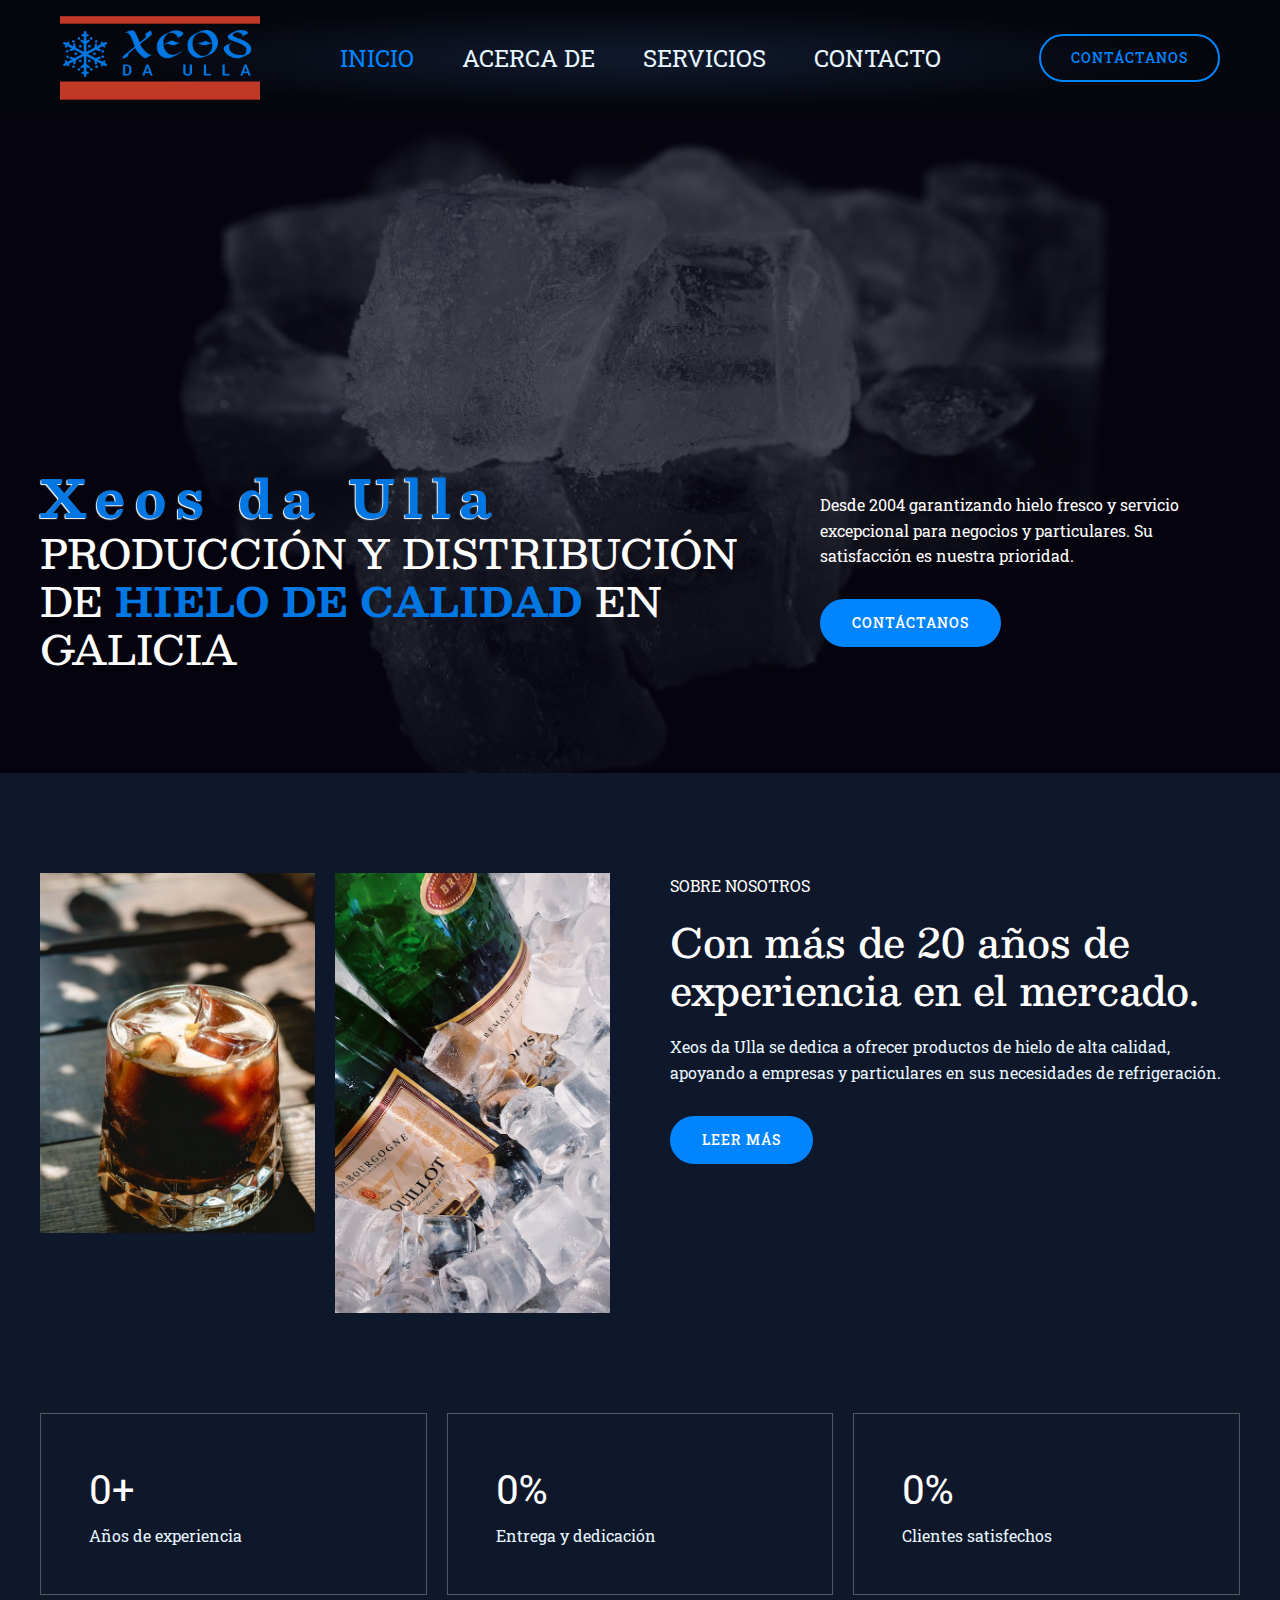
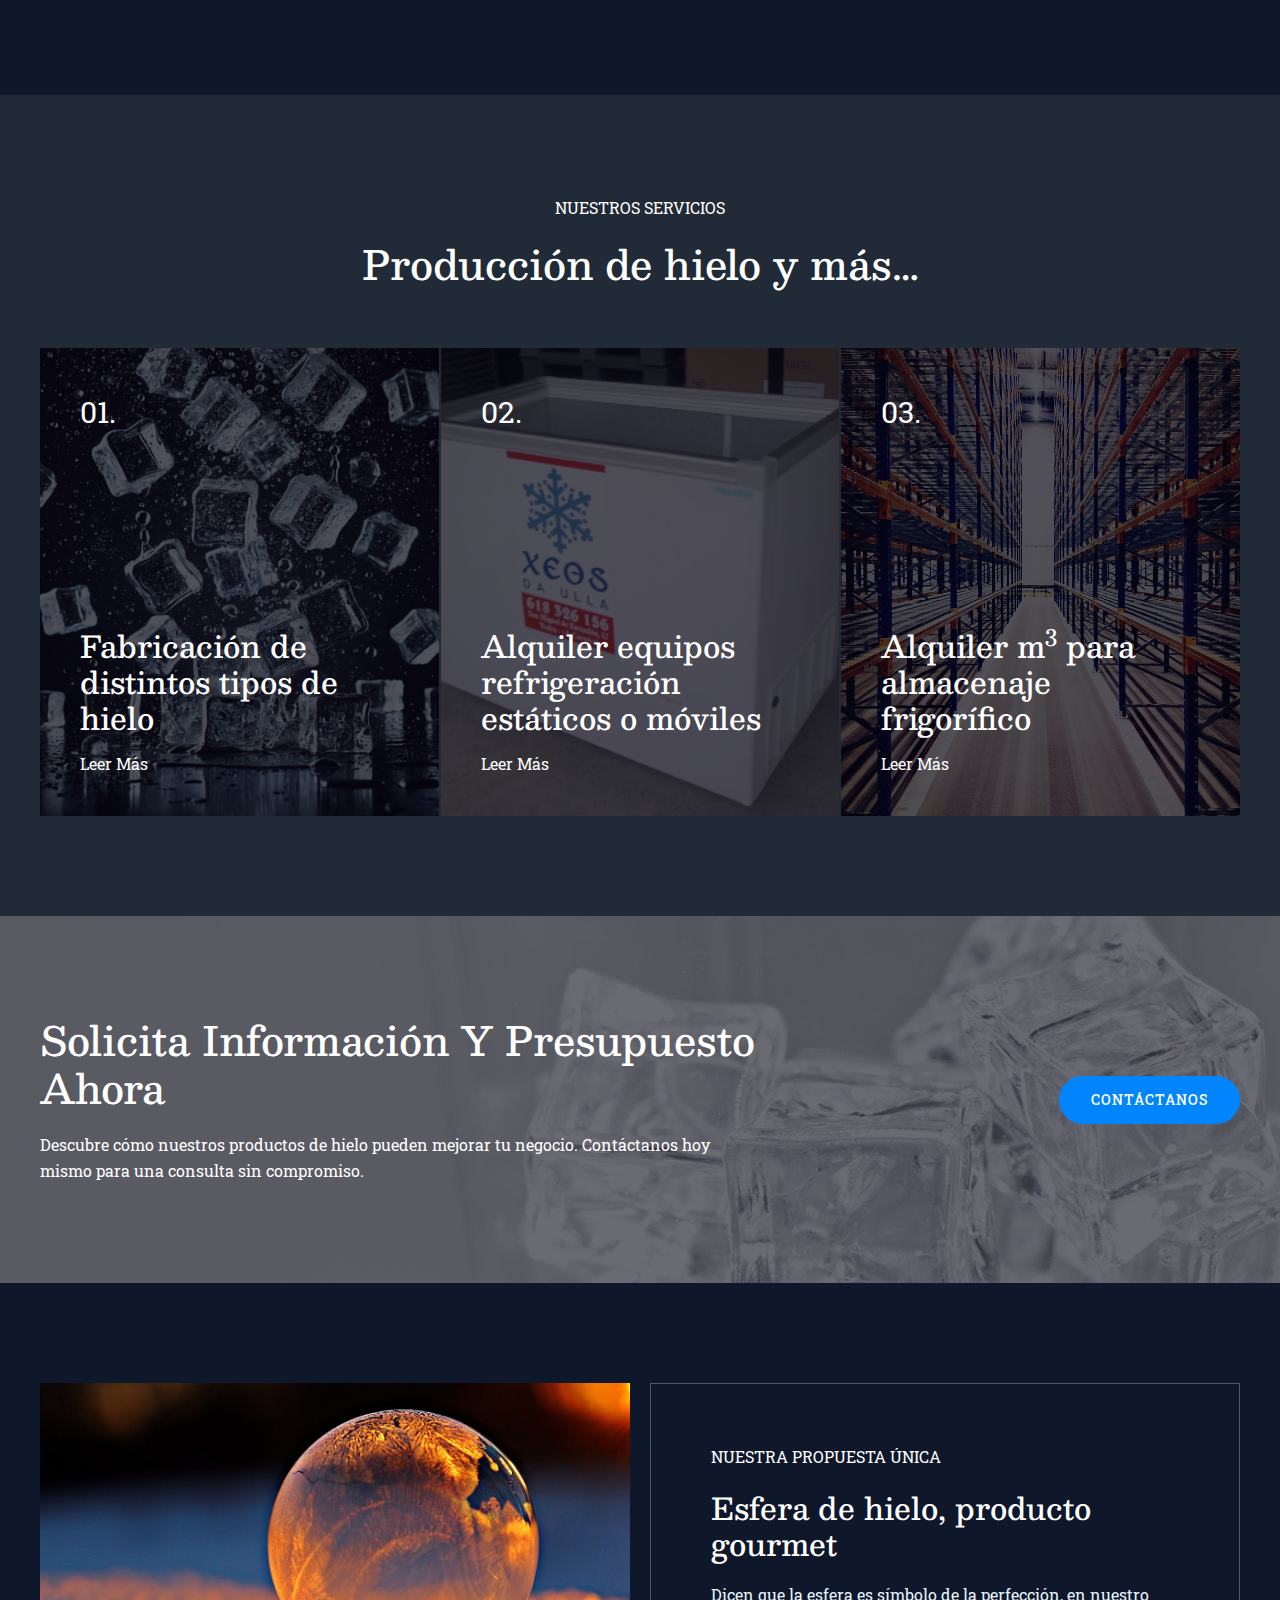
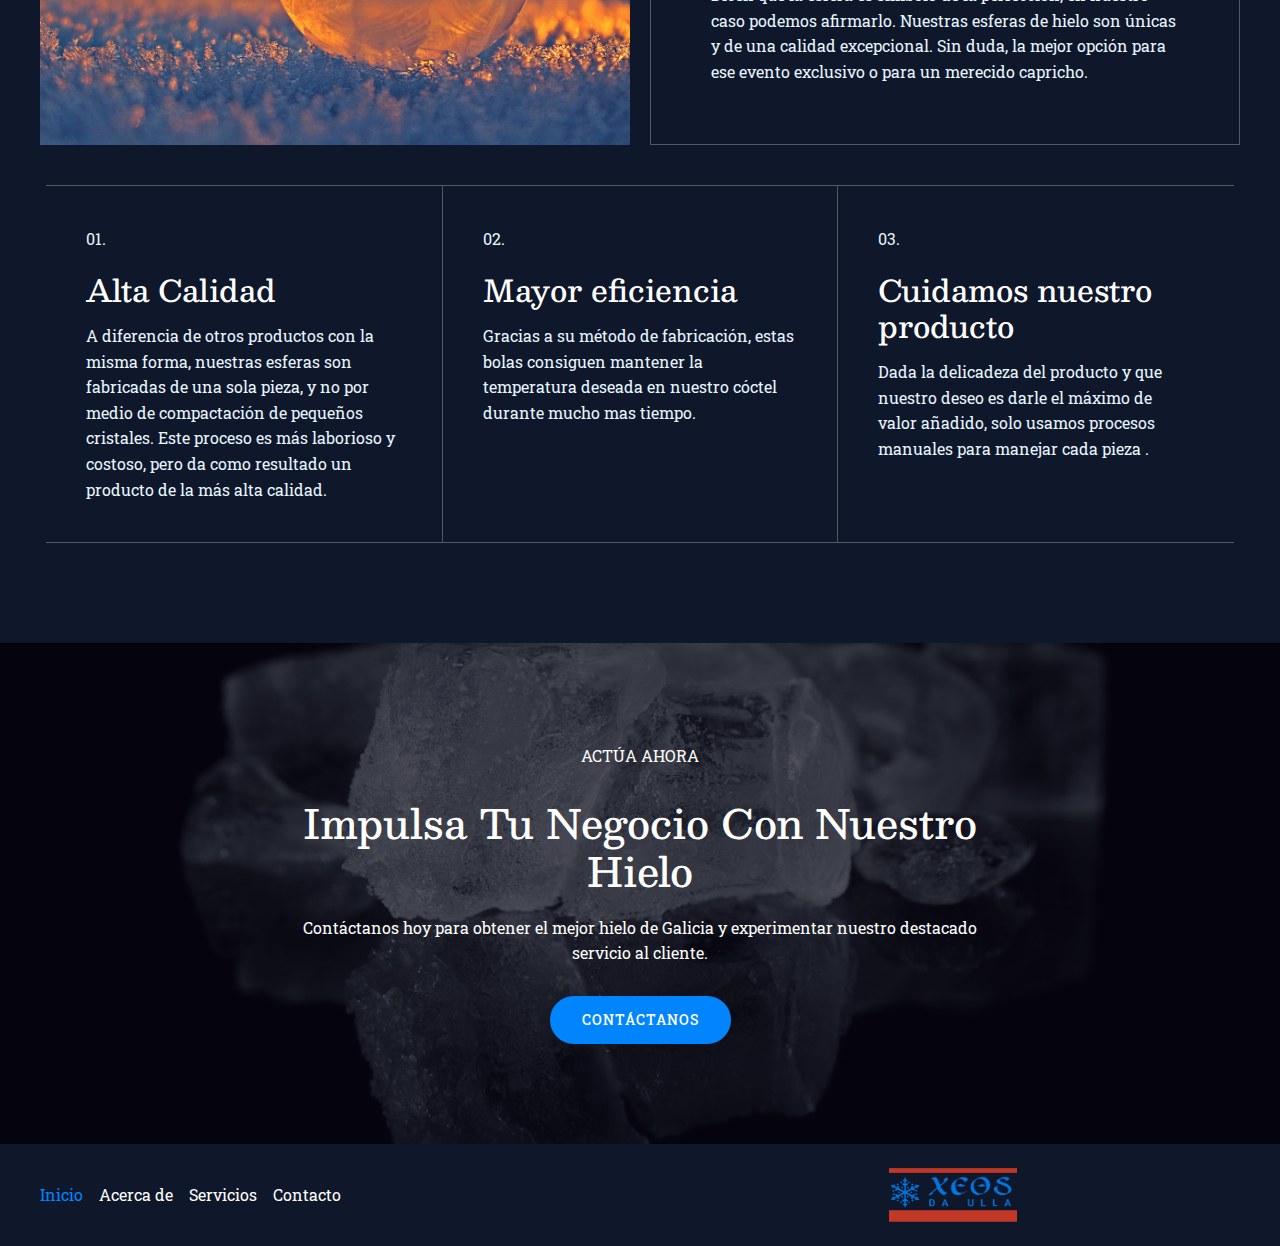
==== commit 155e0998: "actualiza textos" ====
--- a/index.html
+++ b/index.html
@@ -67,7 +67,7 @@
 <style id="global-styles-inline-css">:root{--wp--preset--aspect-ratio--square: 1;--wp--preset--aspect-ratio--4-3: 4/3;--wp--preset--aspect-ratio--3-4: 3/4;--wp--preset--aspect-ratio--3-2: 3/2;--wp--preset--aspect-ratio--2-3: 2/3;--wp--preset--aspect-ratio--16-9: 16/9;--wp--preset--aspect-ratio--9-16: 9/16;--wp--preset--color--black: #000000;--wp--preset--color--cyan-bluish-gray: #abb8c3;--wp--preset--color--white: #ffffff;--wp--preset--color--pale-pink: #f78da7;--wp--preset--color--vivid-red: #cf2e2e;--wp--preset--color--luminous-vivid-orange: #ff6900;--wp--preset--color--luminous-vivid-amber: #fcb900;--wp--preset--color--light-green-cyan: #7bdcb5;--wp--preset--color--vivid-green-cyan: #00d084;--wp--preset--color--pale-cyan-blue: #8ed1fc;--wp--preset--color--vivid-cyan-blue: #0693e3;--wp--preset--color--vivid-purple: #9b51e0;--wp--preset--color--ast-global-color-0: var(--ast-global-color-0);--wp--preset--color--ast-global-color-1: var(--ast-global-color-1);--wp--preset--color--ast-global-color-2: var(--ast-global-color-2);--wp--preset--color--ast-global-color-3: var(--ast-global-color-3);--wp--preset--color--ast-global-color-4: var(--ast-global-color-primary);--wp--preset--color--ast-global-color-5: var(--ast-global-color-secondary);--wp--preset--color--ast-global-color-6: var(--ast-global-color-alternate-background);--wp--preset--color--ast-global-color-7: var(--ast-global-color-subtle-background);--wp--preset--color--ast-global-color-8: var(--ast-global-color-8);--wp--preset--gradient--vivid-cyan-blue-to-vivid-purple: linear-gradient(135deg,rgba(6,147,227,1) 0%,rgb(155,81,224) 100%);--wp--preset--gradient--light-green-cyan-to-vivid-green-cyan: linear-gradient(135deg,rgb(122,220,180) 0%,rgb(0,208,130) 100%);--wp--preset--gradient--luminous-vivid-amber-to-luminous-vivid-orange: linear-gradient(135deg,rgba(252,185,0,1) 0%,rgba(255,105,0,1) 100%);--wp--preset--gradient--luminous-vivid-orange-to-vivid-red: linear-gradient(135deg,rgba(255,105,0,1) 0%,rgb(207,46,46) 100%);--wp--preset--gradient--very-light-gray-to-cyan-bluish-gray: linear-gradient(135deg,rgb(238,238,238) 0%,rgb(169,184,195) 100%);--wp--preset--gradient--cool-to-warm-spectrum: linear-gradient(135deg,rgb(74,234,220) 0%,rgb(151,120,209) 20%,rgb(207,42,186) 40%,rgb(238,44,130) 60%,rgb(251,105,98) 80%,rgb(254,248,76) 100%);--wp--preset--gradient--blush-light-purple: linear-gradient(135deg,rgb(255,206,236) 0%,rgb(152,150,240) 100%);--wp--preset--gradient--blush-bordeaux: linear-gradient(135deg,rgb(254,205,165) 0%,rgb(254,45,45) 50%,rgb(107,0,62) 100%);--wp--preset--gradient--luminous-dusk: linear-gradient(135deg,rgb(255,203,112) 0%,rgb(199,81,192) 50%,rgb(65,88,208) 100%);--wp--preset--gradient--pale-ocean: linear-gradient(135deg,rgb(255,245,203) 0%,rgb(182,227,212) 50%,rgb(51,167,181) 100%);--wp--preset--gradient--electric-grass: linear-gradient(135deg,rgb(202,248,128) 0%,rgb(113,206,126) 100%);--wp--preset--gradient--midnight: linear-gradient(135deg,rgb(2,3,129) 0%,rgb(40,116,252) 100%);--wp--preset--font-size--small: 13px;--wp--preset--font-size--medium: 20px;--wp--preset--font-size--large: 36px;--wp--preset--font-size--x-large: 42px;--wp--preset--spacing--20: 0.44rem;--wp--preset--spacing--30: 0.67rem;--wp--preset--spacing--40: 1rem;--wp--preset--spacing--50: 1.5rem;--wp--preset--spacing--60: 2.25rem;--wp--preset--spacing--70: 3.38rem;--wp--preset--spacing--80: 5.06rem;--wp--preset--shadow--natural: 6px 6px 9px rgba(0, 0, 0, 0.2);--wp--preset--shadow--deep: 12px 12px 50px rgba(0, 0, 0, 0.4);--wp--preset--shadow--sharp: 6px 6px 0px rgba(0, 0, 0, 0.2);--wp--preset--shadow--outlined: 6px 6px 0px -3px rgba(255, 255, 255, 1), 6px 6px rgba(0, 0, 0, 1);--wp--preset--shadow--crisp: 6px 6px 0px rgba(0, 0, 0, 1);}:root { --wp--style--global--content-size: var(--wp--custom--ast-content-width-size);--wp--style--global--wide-size: var(--wp--custom--ast-wide-width-size); }:where(body) { margin: 0; }.wp-site-blocks > .alignleft { float: left; margin-right: 2em; }.wp-site-blocks > .alignright { float: right; margin-left: 2em; }.wp-site-blocks > .aligncenter { justify-content: center; margin-left: auto; margin-right: auto; }:where(.wp-site-blocks) > * { margin-block-start: 24px; margin-block-end: 0; }:where(.wp-site-blocks) > :first-child { margin-block-start: 0; }:where(.wp-site-blocks) > :last-child { margin-block-end: 0; }:root { --wp--style--block-gap: 24px; }:root :where(.is-layout-flow) > :first-child{margin-block-start: 0;}:root :where(.is-layout-flow) > :last-child{margin-block-end: 0;}:root :where(.is-layout-flow) > *{margin-block-start: 24px;margin-block-end: 0;}:root :where(.is-layout-constrained) > :first-child{margin-block-start: 0;}:root :where(.is-layout-constrained) > :last-child{margin-block-end: 0;}:root :where(.is-layout-constrained) > *{margin-block-start: 24px;margin-block-end: 0;}:root :where(.is-layout-flex){gap: 24px;}:root :where(.is-layout-grid){gap: 24px;}.is-layout-flow > .alignleft{float: left;margin-inline-start: 0;margin-inline-end: 2em;}.is-layout-flow > .alignright{float: right;margin-inline-start: 2em;margin-inline-end: 0;}.is-layout-flow > .aligncenter{margin-left: auto !important;margin-right: auto !important;}.is-layout-constrained > .alignleft{float: left;margin-inline-start: 0;margin-inline-end: 2em;}.is-layout-constrained > .alignright{float: right;margin-inline-start: 2em;margin-inline-end: 0;}.is-layout-constrained > .aligncenter{margin-left: auto !important;margin-right: auto !important;}.is-layout-constrained > :where(:not(.alignleft):not(.alignright):not(.alignfull)){max-width: var(--wp--style--global--content-size);margin-left: auto !important;margin-right: auto !important;}.is-layout-constrained > .alignwide{max-width: var(--wp--style--global--wide-size);}body .is-layout-flex{display: flex;}.is-layout-flex{flex-wrap: wrap;align-items: center;}.is-layout-flex > :is(*, div){margin: 0;}body .is-layout-grid{display: grid;}.is-layout-grid > :is(*, div){margin: 0;}body{padding-top: 0px;padding-right: 0px;padding-bottom: 0px;padding-left: 0px;}a:where(:not(.wp-element-button)){text-decoration: none;}:root :where(.wp-element-button, .wp-block-button__link){background-color: #32373c;border-width: 0;color: #fff;font-family: inherit;font-size: inherit;line-height: inherit;padding: calc(0.667em + 2px) calc(1.333em + 2px);text-decoration: none;}.has-black-color{color: var(--wp--preset--color--black) !important;}.has-cyan-bluish-gray-color{color: var(--wp--preset--color--cyan-bluish-gray) !important;}.has-white-color{color: var(--wp--preset--color--white) !important;}.has-pale-pink-color{color: var(--wp--preset--color--pale-pink) !important;}.has-vivid-red-color{color: var(--wp--preset--color--vivid-red) !important;}.has-luminous-vivid-orange-color{color: var(--wp--preset--color--luminous-vivid-orange) !important;}.has-luminous-vivid-amber-color{color: var(--wp--preset--color--luminous-vivid-amber) !important;}.has-light-green-cyan-color{color: var(--wp--preset--color--light-green-cyan) !important;}.has-vivid-green-cyan-color{color: var(--wp--preset--color--vivid-green-cyan) !important;}.has-pale-cyan-blue-color{color: var(--wp--preset--color--pale-cyan-blue) !important;}.has-vivid-cyan-blue-color{color: var(--wp--preset--color--vivid-cyan-blue) !important;}.has-vivid-purple-color{color: var(--wp--preset--color--vivid-purple) !important;}.has-ast-global-color-0-color{color: var(--wp--preset--color--ast-global-color-0) !important;}.has-ast-global-color-1-color{color: var(--wp--preset--color--ast-global-color-1) !important;}.has-ast-global-color-2-color{color: var(--wp--preset--color--ast-global-color-2) !important;}.has-ast-global-color-3-color{color: var(--wp--preset--color--ast-global-color-3) !important;}.has-ast-global-color-4-color{color: var(--wp--preset--color--ast-global-color-4) !important;}.has-ast-global-color-5-color{color: var(--wp--preset--color--ast-global-color-5) !important;}.has-ast-global-color-6-color{color: var(--wp--preset--color--ast-global-color-6) !important;}.has-ast-global-color-7-color{color: var(--wp--preset--color--ast-global-color-7) !important;}.has-ast-global-color-8-color{color: var(--wp--preset--color--ast-global-color-8) !important;}.has-black-background-color{background-color: var(--wp--preset--color--black) !important;}.has-cyan-bluish-gray-background-color{background-color: var(--wp--preset--color--cyan-bluish-gray) !important;}.has-white-background-color{background-color: var(--wp--preset--color--white) !important;}.has-pale-pink-background-color{background-color: var(--wp--preset--color--pale-pink) !important;}.has-vivid-red-background-color{background-color: var(--wp--preset--color--vivid-red) !important;}.has-luminous-vivid-orange-background-color{background-color: var(--wp--preset--color--luminous-vivid-orange) !important;}.has-luminous-vivid-amber-background-color{background-color: var(--wp--preset--color--luminous-vivid-amber) !important;}.has-light-green-cyan-background-color{background-color: var(--wp--preset--color--light-green-cyan) !important;}.has-vivid-green-cyan-background-color{background-color: var(--wp--preset--color--vivid-green-cyan) !important;}.has-pale-cyan-blue-background-color{background-color: var(--wp--preset--color--pale-cyan-blue) !important;}.has-vivid-cyan-blue-background-color{background-color: var(--wp--preset--color--vivid-cyan-blue) !important;}.has-vivid-purple-background-color{background-color: var(--wp--preset--color--vivid-purple) !important;}.has-ast-global-color-0-background-color{background-color: var(--wp--preset--color--ast-global-color-0) !important;}.has-ast-global-color-1-background-color{background-color: var(--wp--preset--color--ast-global-color-1) !important;}.has-ast-global-color-2-background-color{background-color: var(--wp--preset--color--ast-global-color-2) !important;}.has-ast-global-color-3-background-color{background-color: var(--wp--preset--color--ast-global-color-3) !important;}.has-ast-global-color-4-background-color{background-color: var(--wp--preset--color--ast-global-color-4) !important;}.has-ast-global-color-5-background-color{background-color: var(--wp--preset--color--ast-global-color-5) !important;}.has-ast-global-color-6-background-color{background-color: var(--wp--preset--color--ast-global-color-6) !important;}.has-ast-global-color-7-background-color{background-color: var(--wp--preset--color--ast-global-color-7) !important;}.has-ast-global-color-8-background-color{background-color: var(--wp--preset--color--ast-global-color-8) !important;}.has-black-border-color{border-color: var(--wp--preset--color--black) !important;}.has-cyan-bluish-gray-border-color{border-color: var(--wp--preset--color--cyan-bluish-gray) !important;}.has-white-border-color{border-color: var(--wp--preset--color--white) !important;}.has-pale-pink-border-color{border-color: var(--wp--preset--color--pale-pink) !important;}.has-vivid-red-border-color{border-color: var(--wp--preset--color--vivid-red) !important;}.has-luminous-vivid-orange-border-color{border-color: var(--wp--preset--color--luminous-vivid-orange) !important;}.has-luminous-vivid-amber-border-color{border-color: var(--wp--preset--color--luminous-vivid-amber) !important;}.has-light-green-cyan-border-color{border-color: var(--wp--preset--color--light-green-cyan) !important;}.has-vivid-green-cyan-border-color{border-color: var(--wp--preset--color--vivid-green-cyan) !important;}.has-pale-cyan-blue-border-color{border-color: var(--wp--preset--color--pale-cyan-blue) !important;}.has-vivid-cyan-blue-border-color{border-color: var(--wp--preset--color--vivid-cyan-blue) !important;}.has-vivid-purple-border-color{border-color: var(--wp--preset--color--vivid-purple) !important;}.has-ast-global-color-0-border-color{border-color: var(--wp--preset--color--ast-global-color-0) !important;}.has-ast-global-color-1-border-color{border-color: var(--wp--preset--color--ast-global-color-1) !important;}.has-ast-global-color-2-border-color{border-color: var(--wp--preset--color--ast-global-color-2) !important;}.has-ast-global-color-3-border-color{border-color: var(--wp--preset--color--ast-global-color-3) !important;}.has-ast-global-color-4-border-color{border-color: var(--wp--preset--color--ast-global-color-4) !important;}.has-ast-global-color-5-border-color{border-color: var(--wp--preset--color--ast-global-color-5) !important;}.has-ast-global-color-6-border-color{border-color: var(--wp--preset--color--ast-global-color-6) !important;}.has-ast-global-color-7-border-color{border-color: var(--wp--preset--color--ast-global-color-7) !important;}.has-ast-global-color-8-border-color{border-color: var(--wp--preset--color--ast-global-color-8) !important;}.has-vivid-cyan-blue-to-vivid-purple-gradient-background{background: var(--wp--preset--gradient--vivid-cyan-blue-to-vivid-purple) !important;}.has-light-green-cyan-to-vivid-green-cyan-gradient-background{background: var(--wp--preset--gradient--light-green-cyan-to-vivid-green-cyan) !important;}.has-luminous-vivid-amber-to-luminous-vivid-orange-gradient-background{background: var(--wp--preset--gradient--luminous-vivid-amber-to-luminous-vivid-orange) !important;}.has-luminous-vivid-orange-to-vivid-red-gradient-background{background: var(--wp--preset--gradient--luminous-vivid-orange-to-vivid-red) !important;}.has-very-light-gray-to-cyan-bluish-gray-gradient-background{background: var(--wp--preset--gradient--very-light-gray-to-cyan-bluish-gray) !important;}.has-cool-to-warm-spectrum-gradient-background{background: var(--wp--preset--gradient--cool-to-warm-spectrum) !important;}.has-blush-light-purple-gradient-background{background: var(--wp--preset--gradient--blush-light-purple) !important;}.has-blush-bordeaux-gradient-background{background: var(--wp--preset--gradient--blush-bordeaux) !important;}.has-luminous-dusk-gradient-background{background: var(--wp--preset--gradient--luminous-dusk) !important;}.has-pale-ocean-gradient-background{background: var(--wp--preset--gradient--pale-ocean) !important;}.has-electric-grass-gradient-background{background: var(--wp--preset--gradient--electric-grass) !important;}.has-midnight-gradient-background{background: var(--wp--preset--gradient--midnight) !important;}.has-small-font-size{font-size: var(--wp--preset--font-size--small) !important;}.has-medium-font-size{font-size: var(--wp--preset--font-size--medium) !important;}.has-large-font-size{font-size: var(--wp--preset--font-size--large) !important;}.has-x-large-font-size{font-size: var(--wp--preset--font-size--x-large) !important;}
 :root :where(.wp-block-pullquote){font-size: 1.5em;line-height: 1.6;}</style>
 <link rel="stylesheet" id="uagb-block-positioning-css-css" href="./wp-content/plugins/ultimate-addons-for-gutenberg/assets/css/spectra-block-positioning.min.css?ver=2.18.0" media="all">
-<link rel="stylesheet" id="uag-style-70-css" href="./wp-content/uploads/uag-plugin/assets/0/uag-css-70.css?ver=1735838579" media="all">
+<link rel="stylesheet" id="uag-style-70-css" href="./wp-content/uploads/uag-plugin/assets/0/uag-css-70.css?ver=1735906285" media="all">
 <!--[if IE]>
 <script src=".//wp-content/themes/astra/assets/js/minified/flexibility.min.js?ver=4.8.9" id="astra-flexibility-js"></script>
 <script id="astra-flexibility-js-after">
@@ -202,7 +202,7 @@
 
 
 
-<h2 class="wp-block-heading">PRODUCCIÓN Y DISTRIBUCIÓN DE <strong><mark style="background-color:rgba(0, 0, 0, 0)" class="has-inline-color has-ast-global-color-1-color">HIELO DE CALIDAD </mark></strong>EN GALICIA</h2>
+<div class="wp-block-uagb-advanced-heading uagb-block-3f0ee71a"><h2 class="uagb-heading-text">PRODUCCIÓN Y DISTRIBUCIÓN DE <strong><mark style="background-color:rgba(0, 0, 0, 0)" class="has-inline-color has-ast-global-color-1-color">HIELO DE CALIDAD </mark></strong>EN GALICIA</h2></div>
 </div>
 
 
@@ -463,7 +463,7 @@
 <script src="./wp-content/plugins/ultimate-addons-for-gutenberg/assets/js/spectra-counter.min.js?ver=2.18.0" id="uagb-counter-js-js"></script>
 <script src="./wp-content/plugins/ultimate-addons-for-gutenberg/assets/js/countUp.min.js?ver=2.18.0" id="uagb-countUp-js-js"></script>
 <script src="./wp-content/plugins/ultimate-addons-for-gutenberg/assets/js/uagb-button-child.min.js?ver=2.18.0" id="uagb-button-child-js-js"></script>
-<script src="./wp-content/uploads/uag-plugin/assets/0/uag-js-70.js?ver=1735838579" id="uag-script-70-js"></script>
+<script src="./wp-content/uploads/uag-plugin/assets/0/uag-js-70.js?ver=1735906285" id="uag-script-70-js"></script>
 			<script>/(trident|msie)/i.test(navigator.userAgent)&&document.getElementById&&window.addEventListener&&window.addEventListener("hashchange",function(){var t,e=location.hash.substring(1);/^[A-z0-9_-]+$/.test(e)&&(t=document.getElementById(e))&&(/^(?:a|select|input|button|textarea)$/i.test(t.tagName)||(t.tabIndex=-1),t.focus())},!1);</script>
 				</body>
 </html>--- a/wp-content/uploads/uag-plugin/assets/0/uag-css-70.css
+++ b/wp-content/uploads/uag-plugin/assets/0/uag-css-70.css
@@ -5,5 +5,5 @@
 .wp-block-uagb-counter .wp-block-uagb-counter__icon,.wp-block-uagb-counter .wp-block-uagb-counter__image-wrap{display:inline-block;line-height:0}.wp-block-uagb-counter--number .wp-block-uagb-counter__number{font-size:52px;color:#3a3a3a}.wp-block-uagb-counter--number .wp-block-uagb-counter__icon{margin-bottom:10px}.wp-block-uagb-counter--bars{display:flex;flex-direction:column}.wp-block-uagb-counter--bars .wp-block-uagb-counter-bars-container{width:100%;background-color:#eaeaea}.wp-block-uagb-counter--bars .wp-block-uagb-counter-bars-container .wp-block-uagb-counter__number{width:0%;min-height:5px;text-align:right;line-height:1;white-space:nowrap;overflow:hidden;background:#007cba;display:flex;justify-content:flex-end;align-items:center}.rtl .wp-block-uagb-counter--bars .wp-block-uagb-counter-bars-container .wp-block-uagb-counter__number{flex-direction:row-reverse;justify-content:flex-start}.wp-block-uagb-counter--bars .wp-block-uagb-counter-bars-container .wp-block-uagb-counter__number>:last-child{margin-right:5px}.wp-block-uagb-counter--bars .wp-block-uagb-counter__title{margin-top:15px}.wp-block-uagb-counter--bars .wp-block-uagb-counter__number{color:#fff;padding-top:5px;padding-bottom:5px}.wp-block-uagb-counter--circle .wp-block-uagb-counter-circle-container{position:relative;display:inline-block;width:100%}.wp-block-uagb-counter--circle .wp-block-uagb-counter-circle-container .wp-block-uagb-counter__icon svg{width:30px}.wp-block-uagb-counter--circle .wp-block-uagb-counter-circle-container svg{pointer-events:none}.wp-block-uagb-counter--circle .wp-block-uagb-counter-circle-container>svg{transform:rotate(-90deg);width:100%;height:100%}.wp-block-uagb-counter--circle .wp-block-uagb-counter-circle-container>svg circle{stroke:#eaeaea;stroke-width:1em;fill:transparent}.wp-block-uagb-counter--circle .wp-block-uagb-counter-circle-container>svg .uagb-counter-circle__progress{stroke:#007cba}.wp-block-uagb-counter--circle .wp-block-uagb-counter-circle-container__content{position:absolute;left:0;right:0;top:0;bottom:0;display:flex;justify-content:center;align-items:center;flex-direction:column;z-index:1}.wp-block-uagb-counter--circle .wp-block-uagb-counter__number{margin-top:5px;font-size:52px;color:#3a3a3a}.wp-block-uagb-counter--circle .wp-block-uagb-counter__title{margin-top:5px}.wp-block-uagb-counter__icon svg{width:30px}.wp-block-uagb-counter__title{margin-top:10px;margin-bottom:17px;font-size:16px}body[class*="astra"] .wp-block-uagb-counter__title,body[class*="astra"] .wp-block-uagb-counter__number{line-height:normal}
 .uagb-buttons__outer-wrap .uagb-buttons__wrap{display:inline-flex;width:100%}.uagb-buttons__outer-wrap.uagb-btn__small-btn .uagb-buttons-repeater.wp-block-button__link:not(.is-style-outline),.uagb-buttons__outer-wrap.uagb-btn__small-btn .uagb-buttons-repeater.ast-outline-button{padding:5px 10px}.uagb-buttons__outer-wrap.uagb-btn__medium-btn .uagb-buttons-repeater.wp-block-button__link:not(.is-style-outline),.uagb-buttons__outer-wrap.uagb-btn__medium-btn .uagb-buttons-repeater.ast-outline-button{padding:12px 24px}.uagb-buttons__outer-wrap.uagb-btn__large-btn .uagb-buttons-repeater.wp-block-button__link:not(.is-style-outline),.uagb-buttons__outer-wrap.uagb-btn__large-btn .uagb-buttons-repeater.ast-outline-button{padding:20px 30px}.uagb-buttons__outer-wrap.uagb-btn__extralarge-btn .uagb-buttons-repeater.wp-block-button__link:not(.is-style-outline),.uagb-buttons__outer-wrap.uagb-btn__extralarge-btn .uagb-buttons-repeater.ast-outline-button{padding:30px 65px}@media (max-width: 976px){.uagb-buttons__outer-wrap.uagb-btn-tablet__small-btn .uagb-buttons-repeater.wp-block-button__link:not(.is-style-outline),.uagb-buttons__outer-wrap.uagb-btn-tablet__small-btn .uagb-buttons-repeater.ast-outline-button{padding:5px 10px}.uagb-buttons__outer-wrap.uagb-btn-tablet__medium-btn .uagb-buttons-repeater.wp-block-button__link:not(.is-style-outline),.uagb-buttons__outer-wrap.uagb-btn-tablet__medium-btn .uagb-buttons-repeater.ast-outline-button{padding:12px 24px}.uagb-buttons__outer-wrap.uagb-btn-tablet__large-btn .uagb-buttons-repeater.wp-block-button__link:not(.is-style-outline),.uagb-buttons__outer-wrap.uagb-btn-tablet__large-btn .uagb-buttons-repeater.ast-outline-button{padding:20px 30px}.uagb-buttons__outer-wrap.uagb-btn-tablet__extralarge-btn .uagb-buttons-repeater.wp-block-button__link:not(.is-style-outline),.uagb-buttons__outer-wrap.uagb-btn-tablet__extralarge-btn .uagb-buttons-repeater.ast-outline-button{padding:30px 65px}}@media (max-width: 767px){.uagb-buttons__outer-wrap.uagb-btn-mobile__small-btn .uagb-buttons-repeater.wp-block-button__link:not(.is-style-outline),.uagb-buttons__outer-wrap.uagb-btn-mobile__small-btn .uagb-buttons-repeater.ast-outline-button{padding:5px 10px}.uagb-buttons__outer-wrap.uagb-btn-mobile__medium-btn .uagb-buttons-repeater.wp-block-button__link:not(.is-style-outline),.uagb-buttons__outer-wrap.uagb-btn-mobile__medium-btn .uagb-buttons-repeater.ast-outline-button{padding:12px 24px}.uagb-buttons__outer-wrap.uagb-btn-mobile__large-btn .uagb-buttons-repeater.wp-block-button__link:not(.is-style-outline),.uagb-buttons__outer-wrap.uagb-btn-mobile__large-btn .uagb-buttons-repeater.ast-outline-button{padding:20px 30px}.uagb-buttons__outer-wrap.uagb-btn-mobile__extralarge-btn .uagb-buttons-repeater.wp-block-button__link:not(.is-style-outline),.uagb-buttons__outer-wrap.uagb-btn-mobile__extralarge-btn .uagb-buttons-repeater.ast-outline-button{padding:30px 65px}}
 .uagb-buttons__outer-wrap .uagb-buttons-repeater{display:flex;justify-content:center;align-items:center;transition:box-shadow 0.2s ease}.uagb-buttons__outer-wrap .uagb-buttons-repeater a.uagb-button__link{display:flex;justify-content:center}.uagb-buttons__outer-wrap .uagb-buttons-repeater .uagb-button__icon{font-size:inherit;display:flex;align-items:center}.uagb-buttons__outer-wrap .uagb-buttons-repeater .uagb-button__icon svg{fill:currentColor;width:inherit;height:inherit}
-.wp-block-uagb-container.uagb-block-ec6fda5a .uagb-container__shape-top svg{width: calc( 100% + 1.3px );}.wp-block-uagb-container.uagb-block-ec6fda5a .uagb-container__shape.uagb-container__shape-top .uagb-container__shape-fill{fill: rgba(51,51,51,1);}.wp-block-uagb-container.uagb-block-ec6fda5a .uagb-container__shape-bottom svg{width: calc( 100% + 1.3px );}.wp-block-uagb-container.uagb-block-ec6fda5a .uagb-container__shape.uagb-container__shape-bottom .uagb-container__shape-fill{fill: rgba(51,51,51,1);}.wp-block-uagb-container.uagb-block-ec6fda5a .uagb-container__video-wrap video{opacity: 0.3;}.wp-block-uagb-container.uagb-is-root-container .uagb-block-ec6fda5a{max-width: 100%;width: 100%;}.wp-block-uagb-container.uagb-is-root-container.alignfull.uagb-block-ec6fda5a > .uagb-container-inner-blocks-wrap{--inner-content-custom-width: min( 100%, 1200px);max-width: var(--inner-content-custom-width);width: 100%;flex-direction: column;align-items: center;justify-content: flex-end;flex-wrap: nowrap;row-gap: 0px;column-gap: 0px;}.wp-block-uagb-container.uagb-block-ec6fda5a{box-shadow: 0px 0px   #00000070 ;padding-top: 250px;padding-bottom: 100px;padding-left: 40px;padding-right: 40px;margin-top: 0px !important;margin-bottom: 0px !important;margin-left: 0px;margin-right: 0px;overflow: visible;order: initial;border-color: inherit;background-repeat: no-repeat;background-position: 50% 50%;background-size: cover;background-attachment: scroll;background-image: url(./../../../2025/01/pexels-photo-434259.jpeg);;background-clip: padding-box;row-gap: 0px;column-gap: 0px;}.wp-block-uagb-container.uagb-block-ec6fda5a::before{content: "";position: absolute;pointer-events: none;top: -0px;left: -0px;width: calc(100% + 0px + 0px);height: calc(100% + 0px + 0px);border-color: inherit;background: var(--ast-global-color-7);opacity: 0.7;}.wp-block-uagb-container.uagb-block-d33271b6 .uagb-container__shape-top svg{width: calc( 100% + 1.3px );}.wp-block-uagb-container.uagb-block-d33271b6 .uagb-container__shape.uagb-container__shape-top .uagb-container__shape-fill{fill: rgba(51,51,51,1);}.wp-block-uagb-container.uagb-block-d33271b6 .uagb-container__shape-bottom svg{width: calc( 100% + 1.3px );}.wp-block-uagb-container.uagb-block-d33271b6 .uagb-container__shape.uagb-container__shape-bottom .uagb-container__shape-fill{fill: rgba(51,51,51,1);}.wp-block-uagb-container.uagb-block-d33271b6 .uagb-container__video-wrap video{opacity: 1;}.wp-block-uagb-container.uagb-is-root-container .uagb-block-d33271b6{max-width: 100%;width: 100%;}.wp-block-uagb-container.uagb-is-root-container.alignfull.uagb-block-d33271b6 > .uagb-container-inner-blocks-wrap{--inner-content-custom-width: min( 100%, 1200px);max-width: var(--inner-content-custom-width);width: 100%;}.wp-block-uagb-container.uagb-block-d33271b6.uagb-layout-grid{row-gap: 0px;column-gap: 40px;grid-template-columns: minmax( 1px, 65%)  minmax( 1px, 35%) ;grid-template-rows: minmax( 1px, 1fr) ;align-items: stretch;justify-items: stretch;align-content: stretch;justify-content: stretch;}.wp-block-uagb-container.uagb-block-d33271b6{box-shadow: 0px 0px   #00000070 ;padding-top: 100px;padding-bottom: 0px;padding-left: 0px;padding-right: 0px;margin-top:  !important;margin-bottom:  !important;overflow: visible;order: initial;border-style: none;border-color: #9e9e9e;}.wp-block-uagb-container.uagb-block-66842831 .uagb-container__shape-top svg{width: calc( 100% + 1.3px );}.wp-block-uagb-container.uagb-block-66842831 .uagb-container__shape.uagb-container__shape-top .uagb-container__shape-fill{fill: rgba(51,51,51,1);}.wp-block-uagb-container.uagb-block-66842831 .uagb-container__shape-bottom svg{width: calc( 100% + 1.3px );}.wp-block-uagb-container.uagb-block-66842831 .uagb-container__shape.uagb-container__shape-bottom .uagb-container__shape-fill{fill: rgba(51,51,51,1);}.wp-block-uagb-container.uagb-block-66842831 .uagb-container__video-wrap video{opacity: 1;}.wp-block-uagb-container.uagb-is-root-container .uagb-block-66842831{max-width: 100%;width: 100%;}.wp-block-uagb-container.uagb-is-root-container.alignfull.uagb-block-66842831 > .uagb-container-inner-blocks-wrap{--inner-content-custom-width: min( 100%, 1200px);max-width: var(--inner-content-custom-width);width: 100%;flex-direction: column;align-items: center;justify-content: center;flex-wrap: nowrap;row-gap: 0px;column-gap: 0px;}.wp-block-uagb-container.uagb-block-66842831{box-shadow: 0px 0px   #00000070 ;padding-top: 0px;padding-bottom: 0px;padding-left: 0px;padding-right: 0px;margin-top:  !important;margin-bottom:  !important;overflow: visible;order: initial;border-color: inherit;flex-direction: column;align-items: center;justify-content: center;flex-wrap: nowrap;row-gap: 0px;column-gap: 0px;}.wp-block-uagb-advanced-heading.uagb-block-959f2df0.wp-block-uagb-advanced-heading .uagb-heading-text{color: #c13827;text-shadow: -2px 2px 4px var(--ast-global-color-0);}.wp-block-uagb-advanced-heading.uagb-block-959f2df0.wp-block-uagb-advanced-heading .uagb-desc-text{margin-bottom: 15px;}.wp-block-uagb-advanced-heading.uagb-block-959f2df0.wp-block-uagb-advanced-heading .uagb-highlight{font-style: normal;font-weight: Default;background: #007cba;color: #fff;-webkit-text-fill-color: #fff;}.wp-block-uagb-advanced-heading.uagb-block-959f2df0.wp-block-uagb-advanced-heading .uagb-highlight::-moz-selection{color: #fff;background: #007cba;-webkit-text-fill-color: #fff;}.wp-block-uagb-advanced-heading.uagb-block-959f2df0.wp-block-uagb-advanced-heading .uagb-highlight::selection{color: #fff;background: #007cba;-webkit-text-fill-color: #fff;}.wp-block-uagb-advanced-heading.uagb-block-959f2df0 .uagb-heading-text{text-transform: none;font-weight: 700;letter-spacing: 9px;}.uagb-block-9b51e69b .uagb-ifb-icon{width: 30px;line-height: 30px;}.uagb-block-9b51e69b .uagb-ifb-icon > span{font-size: 30px;width: 30px;line-height: 30px;color: #333;}.uagb-block-9b51e69b .uagb-ifb-icon svg{fill: #333;}.uagb-block-9b51e69b.uagb-infobox__content-wrap .uagb-ifb-icon-wrap svg{width: 30px;height: 30px;line-height: 30px;font-size: 30px;color: #333;fill: #333;}.uagb-block-9b51e69b .uagb-ifb-content .uagb-ifb-icon-wrap svg{line-height: 30px;font-size: 30px;color: #333;fill: #333;}.uagb-block-9b51e69b .uagb-iconbox-icon-wrap{margin: auto;display: inline-flex;align-items: center;justify-content: center;box-sizing: content-box;width: 30px;height: 30px;line-height: 30px;padding-left: 0px;padding-right: 0px;padding-top: 0px;padding-bottom: 0px;}.uagb-block-9b51e69b.uagb-infobox__content-wrap .uagb-ifb-icon-wrap > svg{padding-left: 0px;padding-right: 0px;padding-top: 0px;padding-bottom: 0px;}.uagb-block-9b51e69b.uagb-infobox__content-wrap .uagb-ifb-content .uagb-ifb-icon-wrap > svg{padding-left: 0px;padding-right: 0px;padding-top: 0px;padding-bottom: 0px;}.uagb-block-9b51e69b .uagb-ifb-content .uagb-ifb-left-title-image svg{width: 30px;line-height: 30px;font-size: 30px;color: #333;fill: #333;}.uagb-block-9b51e69b .uagb-ifb-content .uagb-ifb-right-title-image svg{width: 30px;line-height: 30px;font-size: 30px;color: #333;fill: #333;}.uagb-block-9b51e69b .uagb-infobox__content-wrap .uagb-ifb-imgicon-wrap{padding-left: 0px;padding-right: 0px;padding-top: 0px;padding-bottom: 0px;}.uagb-block-9b51e69b .uagb-infobox .uagb-ifb-image-content img{border-radius: 0px;}.uagb-block-9b51e69b.uagb-infobox__content-wrap img{padding-left: 0px;padding-right: 0px;padding-top: 0px;padding-bottom: 0px;border-radius: 0px;}.uagb-block-9b51e69b.uagb-infobox__content-wrap .uagb-ifb-content .uagb-ifb-right-title-image > img{padding-left: 0px;padding-right: 0px;padding-top: 0px;padding-bottom: 0px;border-radius: 0px;}.uagb-block-9b51e69b.uagb-infobox__content-wrap .uagb-ifb-content .uagb-ifb-left-title-image > img{padding-left: 0px;padding-right: 0px;padding-top: 0px;padding-bottom: 0px;border-radius: 0px;}.uagb-block-9b51e69b.uagb-infobox__content-wrap .uagb-ifb-content > img{padding-left: 0px;padding-right: 0px;padding-top: 0px;padding-bottom: 0px;border-radius: 0px;}.uagb-block-9b51e69b .uagb-ifb-title-wrap .uagb-ifb-title-prefix{margin-bottom: 10px;margin-top: 5px;}.uagb-block-9b51e69b.wp-block-uagb-info-box .uagb-ifb-title{margin-bottom: 10px;}.uagb-block-9b51e69b.wp-block-uagb-info-box .uagb-ifb-desc{color: #ffffff;margin-bottom: 30px;margin-top: 0px;margin-left: 0px;margin-right: 0px;}.uagb-block-9b51e69b .uagb-ifb-separator{width: 30%;border-top-width: 2px;border-top-color: #333;border-top-style: solid;margin-bottom: 0px;}.uagb-block-9b51e69b .uagb-infobox__content-wrap .uagb-ifb-separator{width: 30%;border-top-width: 2px;border-top-color: #333;border-top-style: solid;}.uagb-block-9b51e69b .uagb-ifb-align-icon-after{margin-left: 5px;}.uagb-block-9b51e69b .uagb-ifb-align-icon-before{margin-right: 5px;}.uagb-block-9b51e69b.uagb-infobox__content-wrap .uagb-ifb-content svg{box-sizing: content-box;}.uagb-block-9b51e69b.uagb-infobox__content-wrap .uagb-ifb-content img{box-sizing: content-box;}.uagb-block-9b51e69b .uagb-infobox__content-wrap{text-align: left;}.uagb-block-9b51e69b.uagb-infobox-icon-above-title{text-align: left;}.uagb-block-9b51e69b.uagb-infobox__content-wrap .uagb-infobox-cta-link > svg {margin-left: 5px;}[dir=rtl] .uagb-block-9b51e69b.uagb-infobox__content-wrap{text-align: right;}[dir=rtl] .uagb-block-9b51e69b.uagb-infobox-icon-above-title{text-align: right;}[dir=rtl] .uagb-block-9b51e69b.uagb-infobox__content-wrap .uagb-infobox-cta-link > svg{margin-right: 5px;margin-left: 0px;}.wp-block-uagb-container.uagb-block-4d6f7bc6 .uagb-container__shape-top svg{width: calc( 100% + 1.3px );}.wp-block-uagb-container.uagb-block-4d6f7bc6 .uagb-container__shape.uagb-container__shape-top .uagb-container__shape-fill{fill: rgba(51,51,51,1);}.wp-block-uagb-container.uagb-block-4d6f7bc6 .uagb-container__shape-bottom svg{width: calc( 100% + 1.3px );}.wp-block-uagb-container.uagb-block-4d6f7bc6 .uagb-container__shape.uagb-container__shape-bottom .uagb-container__shape-fill{fill: rgba(51,51,51,1);}.wp-block-uagb-container.uagb-block-4d6f7bc6 .uagb-container__video-wrap video{opacity: 1;}.wp-block-uagb-container.uagb-is-root-container .uagb-block-4d6f7bc6{max-width: 100%;width: 100%;}.wp-block-uagb-container.uagb-is-root-container.alignfull.uagb-block-4d6f7bc6 > .uagb-container-inner-blocks-wrap{--inner-content-custom-width: min( 100%, 1200px);max-width: var(--inner-content-custom-width);width: 100%;}.wp-block-uagb-container.uagb-block-4d6f7bc6.uagb-layout-grid > .uagb-container-inner-blocks-wrap{row-gap: 0px;column-gap: 60px;grid-template-columns: minmax( 1px, 50%)  minmax( 1px, 50%) ;grid-template-rows: minmax( 1px, 1fr) ;align-items: stretch;justify-items: stretch;align-content: stretch;justify-content: stretch;}.wp-block-uagb-container.uagb-block-4d6f7bc6{box-shadow: 0px 0px   #00000070 ;padding-top: 100px;padding-bottom: 0px;padding-left: 40px;padding-right: 40px;margin-top: 0px !important;margin-bottom: 0px !important;margin-left: 0px;margin-right: 0px;overflow: visible;order: initial;border-color: inherit;}.wp-block-uagb-container.uagb-block-cd15dd85 .uagb-container__shape-top svg{width: calc( 100% + 1.3px );}.wp-block-uagb-container.uagb-block-cd15dd85 .uagb-container__shape.uagb-container__shape-top .uagb-container__shape-fill{fill: rgba(51,51,51,1);}.wp-block-uagb-container.uagb-block-cd15dd85 .uagb-container__shape-bottom svg{width: calc( 100% + 1.3px );}.wp-block-uagb-container.uagb-block-cd15dd85 .uagb-container__shape.uagb-container__shape-bottom .uagb-container__shape-fill{fill: rgba(51,51,51,1);}.wp-block-uagb-container.uagb-block-cd15dd85 .uagb-container__video-wrap video{opacity: 1;}.wp-block-uagb-container.uagb-is-root-container .uagb-block-cd15dd85{max-width: 50%;width: 100%;}.wp-block-uagb-container.uagb-is-root-container.alignfull.uagb-block-cd15dd85 > .uagb-container-inner-blocks-wrap{--inner-content-custom-width: min( 100%, 1200px);max-width: var(--inner-content-custom-width);width: 100%;flex-direction: row;align-items: flex-start;justify-content: flex-start;flex-wrap: nowrap;row-gap: 0px;column-gap: 20px;}.wp-block-uagb-container.uagb-block-cd15dd85{box-shadow: 0px 0px   #00000070 ;padding-top: 0px;padding-bottom: 0px;padding-left: 0px;padding-right: 0px;margin-top:  !important;margin-bottom:  !important;overflow: visible;order: initial;border-color: inherit;flex-direction: row;align-items: flex-start;justify-content: flex-start;flex-wrap: nowrap;row-gap: 0px;column-gap: 20px;}.uagb-block-3e1fd4d8.wp-block-uagb-image{margin-top: 0px;margin-right: 0px;margin-bottom: 0px;margin-left: 0px;text-align: left;justify-content: flex-start;align-self: flex-start;}.uagb-block-3e1fd4d8 .wp-block-uagb-image__figure{align-items: flex-start;}.uagb-block-3e1fd4d8.wp-block-uagb-image--layout-default figure img{box-shadow: 0px 0px 0 #00000070;border-top-left-radius: 0px;border-top-right-radius: 0px;border-bottom-left-radius: 0px;border-bottom-right-radius: 0px;}.uagb-block-3e1fd4d8.wp-block-uagb-image .wp-block-uagb-image__figure figcaption{font-style: normal;align-self: center;}.uagb-block-3e1fd4d8.wp-block-uagb-image--layout-overlay figure img{box-shadow: 0px 0px 0 #00000070;border-top-left-radius: 0px;border-top-right-radius: 0px;border-bottom-left-radius: 0px;border-bottom-right-radius: 0px;}.uagb-block-3e1fd4d8.wp-block-uagb-image--layout-overlay .wp-block-uagb-image--layout-overlay__color-wrapper{opacity: 0.2;border-top-left-radius: 0px;border-top-right-radius: 0px;border-bottom-left-radius: 0px;border-bottom-right-radius: 0px;}.uagb-block-3e1fd4d8.wp-block-uagb-image--layout-overlay .wp-block-uagb-image--layout-overlay__inner{left: 15px;right: 15px;top: 15px;bottom: 15px;}.uagb-block-3e1fd4d8.wp-block-uagb-image--layout-overlay .wp-block-uagb-image--layout-overlay__inner .uagb-image-heading{font-style: normal;color: #fff;opacity: 1;}.uagb-block-3e1fd4d8.wp-block-uagb-image--layout-overlay .wp-block-uagb-image--layout-overlay__inner .uagb-image-heading a{color: #fff;}.uagb-block-3e1fd4d8.wp-block-uagb-image--layout-overlay .wp-block-uagb-image--layout-overlay__inner .uagb-image-caption{opacity: 0;}.uagb-block-3e1fd4d8.wp-block-uagb-image--layout-overlay .wp-block-uagb-image__figure:hover .wp-block-uagb-image--layout-overlay__color-wrapper{opacity: 1;}.uagb-block-3e1fd4d8.wp-block-uagb-image .wp-block-uagb-image--layout-overlay__inner .uagb-image-separator{width: 30%;border-top-width: 2px;border-top-color: #fff;opacity: 0;}.uagb-block-3e1fd4d8.wp-block-uagb-image .wp-block-uagb-image__figure img{object-fit: cover;width: 280px;height: 360px;}.uagb-block-3e1fd4d8.wp-block-uagb-image .wp-block-uagb-image__figure:hover .wp-block-uagb-image--layout-overlay__inner .uagb-image-caption{opacity: 1;}.uagb-block-3e1fd4d8.wp-block-uagb-image .wp-block-uagb-image__figure:hover .wp-block-uagb-image--layout-overlay__inner .uagb-image-separator{opacity: 1;}.uagb-block-3e1fd4d8.wp-block-uagb-image--layout-default figure:hover img{box-shadow: 0px 0px 0 #00000070;}.uagb-block-3e1fd4d8.wp-block-uagb-image--layout-overlay figure:hover img{box-shadow: 0px 0px 0 #00000070;}.uagb-block-ef886082.wp-block-uagb-image{margin-top: 0px;margin-right: 0px;margin-bottom: 0px;margin-left: 0px;text-align: left;justify-content: flex-start;align-self: flex-start;}.uagb-block-ef886082 .wp-block-uagb-image__figure{align-items: flex-start;}.uagb-block-ef886082.wp-block-uagb-image--layout-default figure img{box-shadow: 0px 0px 0 #00000070;border-top-left-radius: 0px;border-top-right-radius: 0px;border-bottom-left-radius: 0px;border-bottom-right-radius: 0px;}.uagb-block-ef886082.wp-block-uagb-image .wp-block-uagb-image__figure figcaption{font-style: normal;align-self: center;}.uagb-block-ef886082.wp-block-uagb-image--layout-overlay figure img{box-shadow: 0px 0px 0 #00000070;border-top-left-radius: 0px;border-top-right-radius: 0px;border-bottom-left-radius: 0px;border-bottom-right-radius: 0px;}.uagb-block-ef886082.wp-block-uagb-image--layout-overlay .wp-block-uagb-image--layout-overlay__color-wrapper{opacity: 0.2;border-top-left-radius: 0px;border-top-right-radius: 0px;border-bottom-left-radius: 0px;border-bottom-right-radius: 0px;}.uagb-block-ef886082.wp-block-uagb-image--layout-overlay .wp-block-uagb-image--layout-overlay__inner{left: 15px;right: 15px;top: 15px;bottom: 15px;}.uagb-block-ef886082.wp-block-uagb-image--layout-overlay .wp-block-uagb-image--layout-overlay__inner .uagb-image-heading{font-style: normal;color: #fff;opacity: 1;}.uagb-block-ef886082.wp-block-uagb-image--layout-overlay .wp-block-uagb-image--layout-overlay__inner .uagb-image-heading a{color: #fff;}.uagb-block-ef886082.wp-block-uagb-image--layout-overlay .wp-block-uagb-image--layout-overlay__inner .uagb-image-caption{opacity: 0;}.uagb-block-ef886082.wp-block-uagb-image--layout-overlay .wp-block-uagb-image__figure:hover .wp-block-uagb-image--layout-overlay__color-wrapper{opacity: 1;}.uagb-block-ef886082.wp-block-uagb-image .wp-block-uagb-image--layout-overlay__inner .uagb-image-separator{width: 30%;border-top-width: 2px;border-top-color: #fff;opacity: 0;}.uagb-block-ef886082.wp-block-uagb-image .wp-block-uagb-image__figure img{object-fit: cover;width: 300px;height: 440px;}.uagb-block-ef886082.wp-block-uagb-image .wp-block-uagb-image__figure:hover .wp-block-uagb-image--layout-overlay__inner .uagb-image-caption{opacity: 1;}.uagb-block-ef886082.wp-block-uagb-image .wp-block-uagb-image__figure:hover .wp-block-uagb-image--layout-overlay__inner .uagb-image-separator{opacity: 1;}.uagb-block-ef886082.wp-block-uagb-image--layout-default figure:hover img{box-shadow: 0px 0px 0 #00000070;}.uagb-block-ef886082.wp-block-uagb-image--layout-overlay figure:hover img{box-shadow: 0px 0px 0 #00000070;}.uagb-block-78244565 .uagb-ifb-icon{width: 30px;line-height: 30px;}.uagb-block-78244565 .uagb-ifb-icon > span{font-size: 30px;width: 30px;line-height: 30px;color: #333;}.uagb-block-78244565 .uagb-ifb-icon svg{fill: #333;}.uagb-block-78244565.uagb-infobox__content-wrap .uagb-ifb-icon-wrap svg{width: 30px;height: 30px;line-height: 30px;font-size: 30px;color: #333;fill: #333;}.uagb-block-78244565 .uagb-ifb-content .uagb-ifb-icon-wrap svg{line-height: 30px;font-size: 30px;color: #333;fill: #333;}.uagb-block-78244565 .uagb-iconbox-icon-wrap{margin: auto;display: inline-flex;align-items: center;justify-content: center;box-sizing: content-box;width: 30px;height: 30px;line-height: 30px;padding-left: 0px;padding-right: 0px;padding-top: 0px;padding-bottom: 0px;}.uagb-block-78244565.uagb-infobox__content-wrap .uagb-ifb-icon-wrap > svg{padding-left: 0px;padding-right: 0px;padding-top: 0px;padding-bottom: 0px;}.uagb-block-78244565.uagb-infobox__content-wrap .uagb-ifb-content .uagb-ifb-icon-wrap > svg{padding-left: 0px;padding-right: 0px;padding-top: 0px;padding-bottom: 0px;}.uagb-block-78244565 .uagb-ifb-content .uagb-ifb-left-title-image svg{width: 30px;line-height: 30px;font-size: 30px;color: #333;fill: #333;}.uagb-block-78244565 .uagb-ifb-content .uagb-ifb-right-title-image svg{width: 30px;line-height: 30px;font-size: 30px;color: #333;fill: #333;}.uagb-block-78244565 .uagb-infobox__content-wrap .uagb-ifb-imgicon-wrap{padding-left: 0px;padding-right: 0px;padding-top: 0px;padding-bottom: 0px;}.uagb-block-78244565 .uagb-infobox .uagb-ifb-image-content img{border-radius: 0px;}.uagb-block-78244565.uagb-infobox__content-wrap img{padding-left: 0px;padding-right: 0px;padding-top: 0px;padding-bottom: 0px;border-radius: 0px;}.uagb-block-78244565.uagb-infobox__content-wrap .uagb-ifb-content .uagb-ifb-right-title-image > img{padding-left: 0px;padding-right: 0px;padding-top: 0px;padding-bottom: 0px;border-radius: 0px;}.uagb-block-78244565.uagb-infobox__content-wrap .uagb-ifb-content .uagb-ifb-left-title-image > img{padding-left: 0px;padding-right: 0px;padding-top: 0px;padding-bottom: 0px;border-radius: 0px;}.uagb-block-78244565.uagb-infobox__content-wrap .uagb-ifb-content > img{padding-left: 0px;padding-right: 0px;padding-top: 0px;padding-bottom: 0px;border-radius: 0px;}.uagb-block-78244565 .uagb-ifb-title-wrap .uagb-ifb-title-prefix{color: var(--ast-global-color-2);margin-bottom: 20px;margin-top: 0px;margin-left: 0px;margin-right: 0px;}.uagb-block-78244565.wp-block-uagb-info-box .uagb-ifb-title{margin-bottom: 20px;margin-top: 0px;margin-left: 0px;margin-right: 0px;}.uagb-block-78244565.wp-block-uagb-info-box .uagb-ifb-desc{margin-bottom: 30px;margin-top: 0px;margin-left: 0px;margin-right: 0px;}.uagb-block-78244565 .uagb-ifb-separator{width: 30%;border-top-width: 2px;border-top-color: #333;border-top-style: solid;margin-bottom: 0px;}.uagb-block-78244565 .uagb-infobox__content-wrap .uagb-ifb-separator{width: 30%;border-top-width: 2px;border-top-color: #333;border-top-style: solid;}.uagb-block-78244565 .uagb-ifb-align-icon-after{margin-left: 5px;}.uagb-block-78244565 .uagb-ifb-align-icon-before{margin-right: 5px;}.uagb-block-78244565.uagb-infobox__content-wrap .uagb-ifb-content svg{box-sizing: content-box;}.uagb-block-78244565.uagb-infobox__content-wrap .uagb-ifb-content img{box-sizing: content-box;}.uagb-block-78244565 .uagb-infobox__content-wrap{text-align: left;}.uagb-block-78244565.uagb-infobox-icon-above-title{text-align: left;}.uagb-block-78244565.uagb-infobox__content-wrap .uagb-infobox-cta-link > svg {margin-left: 5px;}.uagb-block-78244565 .uagb-ifb-title{text-transform: none;}.uagb-block-78244565 .uagb-ifb-title-prefix{text-transform: uppercase;}[dir=rtl] .uagb-block-78244565.uagb-infobox__content-wrap{text-align: right;}[dir=rtl] .uagb-block-78244565.uagb-infobox-icon-above-title{text-align: right;}[dir=rtl] .uagb-block-78244565.uagb-infobox__content-wrap .uagb-infobox-cta-link > svg{margin-right: 5px;margin-left: 0px;}.wp-block-uagb-container.uagb-block-b92ac49d .uagb-container__shape-top svg{width: calc( 100% + 1.3px );}.wp-block-uagb-container.uagb-block-b92ac49d .uagb-container__shape.uagb-container__shape-top .uagb-container__shape-fill{fill: rgba(51,51,51,1);}.wp-block-uagb-container.uagb-block-b92ac49d .uagb-container__shape-bottom svg{width: calc( 100% + 1.3px );}.wp-block-uagb-container.uagb-block-b92ac49d .uagb-container__shape.uagb-container__shape-bottom .uagb-container__shape-fill{fill: rgba(51,51,51,1);}.wp-block-uagb-container.uagb-block-b92ac49d .uagb-container__video-wrap video{opacity: 1;}.wp-block-uagb-container.uagb-is-root-container .uagb-block-b92ac49d{max-width: 100%;width: 100%;}.wp-block-uagb-container.uagb-is-root-container.alignfull.uagb-block-b92ac49d > .uagb-container-inner-blocks-wrap{--inner-content-custom-width: min( 100%, 1200px);max-width: var(--inner-content-custom-width);width: 100%;flex-direction: row;align-items: stretch;justify-content: center;flex-wrap: nowrap;row-gap: 0px;column-gap: 20px;}.wp-block-uagb-container.uagb-block-b92ac49d{box-shadow: 0px 0px   #00000070 ;padding-top: 100px;padding-bottom: 100px;padding-left: 40px;padding-right: 40px;margin-top: 0px !important;margin-bottom: 0px !important;margin-left: 0px;margin-right: 0px;overflow: visible;order: initial;border-color: inherit;row-gap: 0px;column-gap: 20px;}.wp-block-uagb-container.uagb-block-cca6205c .uagb-container__shape-top svg{width: calc( 100% + 1.3px );}.wp-block-uagb-container.uagb-block-cca6205c .uagb-container__shape.uagb-container__shape-top .uagb-container__shape-fill{fill: rgba(51,51,51,1);}.wp-block-uagb-container.uagb-block-cca6205c .uagb-container__shape-bottom svg{width: calc( 100% + 1.3px );}.wp-block-uagb-container.uagb-block-cca6205c .uagb-container__shape.uagb-container__shape-bottom .uagb-container__shape-fill{fill: rgba(51,51,51,1);}.wp-block-uagb-container.uagb-block-cca6205c .uagb-container__video-wrap video{opacity: 1;}.wp-block-uagb-container.uagb-is-root-container .uagb-block-cca6205c{max-width: 33%;width: 100%;}.wp-block-uagb-container.uagb-is-root-container.alignfull.uagb-block-cca6205c > .uagb-container-inner-blocks-wrap{--inner-content-custom-width: min( 100%, 1200px);max-width: var(--inner-content-custom-width);width: 100%;flex-direction: column;align-items: center;justify-content: flex-start;flex-wrap: nowrap;row-gap: 0px;column-gap: 0px;}.wp-block-uagb-container.uagb-block-cca6205c{box-shadow: 0px 0px   #00000070 ;padding-top: 48px;padding-bottom: 48px;padding-left: 48px;padding-right: 48px;margin-top:  !important;margin-bottom:  !important;overflow: visible;order: initial;border-top-width: 1px;border-left-width: 1px;border-right-width: 1px;border-bottom-width: 1px;border-style: solid;border-color: var(--ast-global-color-6);flex-direction: column;align-items: center;justify-content: flex-start;flex-wrap: nowrap;row-gap: 0px;column-gap: 0px;}.uagb-block-a7654af6.wp-block-uagb-counter{text-align: left;margin-top: 0px;margin-right: 0px;margin-bottom: 0px;margin-left: 0px;}.uagb-block-a7654af6.wp-block-uagb-counter .wp-block-uagb-counter__icon svg{fill: #4B4F58;width: 30px;height: 30px;}.uagb-block-a7654af6.wp-block-uagb-counter .wp-block-uagb-counter__title{font-style: normal;color: var(--ast-global-color-3);margin-top: 0px;margin-right: 0px;margin-bottom: 0px;margin-left: 0px;}.uagb-block-a7654af6.wp-block-uagb-counter .wp-block-uagb-counter__number{font-style: normal;font-size: 40px;color: var(--ast-global-color-2);margin-top: 0px;margin-right: 0px;margin-bottom: 10px;margin-left: 0px;}.uagb-block-a7654af6.wp-block-uagb-counter .wp-block-uagb-counter__number .uagb-counter-block-prefix{margin-right: 0px;}.uagb-block-a7654af6.wp-block-uagb-counter .wp-block-uagb-counter__number .uagb-counter-block-suffix{margin-left: 0px;}.uagb-block-a7654af6.wp-block-uagb-counter--circle .wp-block-uagb-counter-circle-container{max-width: 230px;}.uagb-block-a7654af6.wp-block-uagb-counter--circle .wp-block-uagb-counter-circle-container svg circle{stroke-width: 8px;stroke: #eaeaea;r: 111px;cx: 115px;cy: 115px;}.uagb-block-a7654af6.wp-block-uagb-counter--circle .wp-block-uagb-counter-circle-container svg .uagb-counter-circle__progress{stroke: #007cba;stroke-dasharray: 697.43px;stroke-dashoffset: 697.43px;}.uagb-block-a7654af6.wp-block-uagb-counter--bars{flex-direction: column;}.uagb-block-a7654af6.wp-block-uagb-counter--bars .wp-block-uagb-counter-bars-container{background: #eaeaea;}.uagb-block-a7654af6.wp-block-uagb-counter--bars .wp-block-uagb-counter-bars-container .wp-block-uagb-counter__number{background: #007cba;padding-top: 0px;padding-right: 0px;padding-bottom: 10px;padding-left: 0px;}.wp-block-uagb-container.uagb-block-a1881290 .uagb-container__shape-top svg{width: calc( 100% + 1.3px );}.wp-block-uagb-container.uagb-block-a1881290 .uagb-container__shape.uagb-container__shape-top .uagb-container__shape-fill{fill: rgba(51,51,51,1);}.wp-block-uagb-container.uagb-block-a1881290 .uagb-container__shape-bottom svg{width: calc( 100% + 1.3px );}.wp-block-uagb-container.uagb-block-a1881290 .uagb-container__shape.uagb-container__shape-bottom .uagb-container__shape-fill{fill: rgba(51,51,51,1);}.wp-block-uagb-container.uagb-block-a1881290 .uagb-container__video-wrap video{opacity: 1;}.wp-block-uagb-container.uagb-is-root-container .uagb-block-a1881290{max-width: 33%;width: 100%;}.wp-block-uagb-container.uagb-is-root-container.alignfull.uagb-block-a1881290 > .uagb-container-inner-blocks-wrap{--inner-content-custom-width: min( 100%, 1200px);max-width: var(--inner-content-custom-width);width: 100%;flex-direction: column;align-items: center;justify-content: flex-start;flex-wrap: nowrap;row-gap: 0px;column-gap: 0px;}.wp-block-uagb-container.uagb-block-a1881290{box-shadow: 0px 0px   #00000070 ;padding-top: 48px;padding-bottom: 48px;padding-left: 48px;padding-right: 48px;margin-top:  !important;margin-bottom:  !important;overflow: visible;order: initial;border-top-width: 1px;border-left-width: 1px;border-right-width: 1px;border-bottom-width: 1px;border-style: solid;border-color: var(--ast-global-color-6);flex-direction: column;align-items: center;justify-content: flex-start;flex-wrap: nowrap;row-gap: 0px;column-gap: 0px;}.uagb-block-38e547d2.wp-block-uagb-counter{text-align: left;margin-top: 0px;margin-right: 0px;margin-bottom: 0px;margin-left: 0px;}.uagb-block-38e547d2.wp-block-uagb-counter .wp-block-uagb-counter__icon svg{fill: #4B4F58;width: 30px;height: 30px;}.uagb-block-38e547d2.wp-block-uagb-counter .wp-block-uagb-counter__title{font-style: normal;color: var(--ast-global-color-3);margin-top: 0px;margin-right: 0px;margin-bottom: 0px;margin-left: 0px;}.uagb-block-38e547d2.wp-block-uagb-counter .wp-block-uagb-counter__number{font-style: normal;font-size: 40px;color: var(--ast-global-color-2);margin-top: 0px;margin-right: 0px;margin-bottom: 10px;margin-left: 0px;}.uagb-block-38e547d2.wp-block-uagb-counter .wp-block-uagb-counter__number .uagb-counter-block-prefix{margin-right: 0px;}.uagb-block-38e547d2.wp-block-uagb-counter .wp-block-uagb-counter__number .uagb-counter-block-suffix{margin-left: 0px;}.uagb-block-38e547d2.wp-block-uagb-counter--circle .wp-block-uagb-counter-circle-container{max-width: 230px;}.uagb-block-38e547d2.wp-block-uagb-counter--circle .wp-block-uagb-counter-circle-container svg circle{stroke-width: 8px;stroke: #eaeaea;r: 111px;cx: 115px;cy: 115px;}.uagb-block-38e547d2.wp-block-uagb-counter--circle .wp-block-uagb-counter-circle-container svg .uagb-counter-circle__progress{stroke: #007cba;stroke-dasharray: 697.43px;stroke-dashoffset: 697.43px;}.uagb-block-38e547d2.wp-block-uagb-counter--bars{flex-direction: column;}.uagb-block-38e547d2.wp-block-uagb-counter--bars .wp-block-uagb-counter-bars-container{background: #eaeaea;}.uagb-block-38e547d2.wp-block-uagb-counter--bars .wp-block-uagb-counter-bars-container .wp-block-uagb-counter__number{background: #007cba;padding-top: 0px;padding-right: 0px;padding-bottom: 10px;padding-left: 0px;}.wp-block-uagb-container.uagb-block-3eb58cea .uagb-container__shape-top svg{width: calc( 100% + 1.3px );}.wp-block-uagb-container.uagb-block-3eb58cea .uagb-container__shape.uagb-container__shape-top .uagb-container__shape-fill{fill: rgba(51,51,51,1);}.wp-block-uagb-container.uagb-block-3eb58cea .uagb-container__shape-bottom svg{width: calc( 100% + 1.3px );}.wp-block-uagb-container.uagb-block-3eb58cea .uagb-container__shape.uagb-container__shape-bottom .uagb-container__shape-fill{fill: rgba(51,51,51,1);}.wp-block-uagb-container.uagb-block-3eb58cea .uagb-container__video-wrap video{opacity: 1;}.wp-block-uagb-container.uagb-is-root-container .uagb-block-3eb58cea{max-width: 33%;width: 100%;}.wp-block-uagb-container.uagb-is-root-container.alignfull.uagb-block-3eb58cea > .uagb-container-inner-blocks-wrap{--inner-content-custom-width: min( 100%, 1200px);max-width: var(--inner-content-custom-width);width: 100%;flex-direction: column;align-items: center;justify-content: flex-start;flex-wrap: nowrap;row-gap: 0px;column-gap: 0px;}.wp-block-uagb-container.uagb-block-3eb58cea{box-shadow: 0px 0px   #00000070 ;padding-top: 48px;padding-bottom: 48px;padding-left: 48px;padding-right: 48px;margin-top:  !important;margin-bottom:  !important;overflow: visible;order: initial;border-top-width: 1px;border-left-width: 1px;border-right-width: 1px;border-bottom-width: 1px;border-style: solid;border-color: var(--ast-global-color-6);flex-direction: column;align-items: center;justify-content: flex-start;flex-wrap: nowrap;row-gap: 0px;column-gap: 0px;}.uagb-block-eb510c9f.wp-block-uagb-counter{text-align: left;margin-top: 0px;margin-right: 0px;margin-bottom: 0px;margin-left: 0px;}.uagb-block-eb510c9f.wp-block-uagb-counter .wp-block-uagb-counter__icon svg{fill: #4B4F58;width: 30px;height: 30px;}.uagb-block-eb510c9f.wp-block-uagb-counter .wp-block-uagb-counter__title{font-style: normal;color: var(--ast-global-color-3);margin-top: 0px;margin-right: 0px;margin-bottom: 0px;margin-left: 0px;}.uagb-block-eb510c9f.wp-block-uagb-counter .wp-block-uagb-counter__number{font-style: normal;font-size: 40px;color: var(--ast-global-color-2);margin-top: 0px;margin-right: 0px;margin-bottom: 10px;margin-left: 0px;}.uagb-block-eb510c9f.wp-block-uagb-counter .wp-block-uagb-counter__number .uagb-counter-block-prefix{margin-right: 0px;}.uagb-block-eb510c9f.wp-block-uagb-counter .wp-block-uagb-counter__number .uagb-counter-block-suffix{margin-left: 0px;}.uagb-block-eb510c9f.wp-block-uagb-counter--circle .wp-block-uagb-counter-circle-container{max-width: 230px;}.uagb-block-eb510c9f.wp-block-uagb-counter--circle .wp-block-uagb-counter-circle-container svg circle{stroke-width: 8px;stroke: #eaeaea;r: 111px;cx: 115px;cy: 115px;}.uagb-block-eb510c9f.wp-block-uagb-counter--circle .wp-block-uagb-counter-circle-container svg .uagb-counter-circle__progress{stroke: #007cba;stroke-dasharray: 697.43px;stroke-dashoffset: 697.43px;}.uagb-block-eb510c9f.wp-block-uagb-counter--bars{flex-direction: column;}.uagb-block-eb510c9f.wp-block-uagb-counter--bars .wp-block-uagb-counter-bars-container{background: #eaeaea;}.uagb-block-eb510c9f.wp-block-uagb-counter--bars .wp-block-uagb-counter-bars-container .wp-block-uagb-counter__number{background: #007cba;padding-top: 0px;padding-right: 0px;padding-bottom: 10px;padding-left: 0px;}.wp-block-uagb-container.uagb-block-993009f3 .uagb-container__shape-top svg{width: calc( 100% + 1.3px );}.wp-block-uagb-container.uagb-block-993009f3 .uagb-container__shape.uagb-container__shape-top .uagb-container__shape-fill{fill: rgba(51,51,51,1);}.wp-block-uagb-container.uagb-block-993009f3 .uagb-container__shape-bottom svg{width: calc( 100% + 1.3px );}.wp-block-uagb-container.uagb-block-993009f3 .uagb-container__shape.uagb-container__shape-bottom .uagb-container__shape-fill{fill: rgba(51,51,51,1);}.wp-block-uagb-container.uagb-block-993009f3 .uagb-container__video-wrap video{opacity: 1;}.wp-block-uagb-container.uagb-is-root-container .uagb-block-993009f3{max-width: 100%;width: 100%;}.wp-block-uagb-container.uagb-is-root-container.alignfull.uagb-block-993009f3 > .uagb-container-inner-blocks-wrap{--inner-content-custom-width: min( 100%, 1200px);max-width: var(--inner-content-custom-width);width: 100%;flex-direction: column;align-items: center;justify-content: center;flex-wrap: nowrap;row-gap: 60px;column-gap: 0px;}.wp-block-uagb-container.uagb-block-993009f3{box-shadow: 0px 0px   #00000070 ;padding-top: 100px;padding-bottom: 100px;padding-left: 40px;padding-right: 40px;margin-top: 0px !important;margin-bottom: 0px !important;margin-left: 0px;margin-right: 0px;overflow: visible;order: initial;border-color: inherit;background-color: var(--ast-global-color-4);;row-gap: 60px;column-gap: 0px;}.wp-block-uagb-advanced-heading.uagb-block-7c14c5fd.wp-block-uagb-advanced-heading {text-align: center;padding-top: 0%;padding-right: 20%;padding-bottom: 0%;padding-left: 20%;}.wp-block-uagb-advanced-heading.uagb-block-7c14c5fd.wp-block-uagb-advanced-heading .uagb-desc-text{color: var(--ast-global-color-2);margin-bottom: 20px;}.wp-block-uagb-advanced-heading.uagb-block-7c14c5fd.wp-block-uagb-advanced-heading .uagb-highlight{font-style: normal;font-weight: Default;background: #007cba;color: #fff;-webkit-text-fill-color: #fff;}.wp-block-uagb-advanced-heading.uagb-block-7c14c5fd.wp-block-uagb-advanced-heading .uagb-highlight::-moz-selection{color: #fff;background: #007cba;-webkit-text-fill-color: #fff;}.wp-block-uagb-advanced-heading.uagb-block-7c14c5fd.wp-block-uagb-advanced-heading .uagb-highlight::selection{color: #fff;background: #007cba;-webkit-text-fill-color: #fff;}.wp-block-uagb-advanced-heading.uagb-block-7c14c5fd .uagb-heading-text{text-transform: none;margin-bottom: 0px;}.wp-block-uagb-advanced-heading.uagb-block-7c14c5fd .uagb-desc-text{text-transform: uppercase;}.wp-block-uagb-container.uagb-block-f83212c5 .uagb-container__shape-top svg{width: calc( 100% + 1.3px );}.wp-block-uagb-container.uagb-block-f83212c5 .uagb-container__shape.uagb-container__shape-top .uagb-container__shape-fill{fill: rgba(51,51,51,1);}.wp-block-uagb-container.uagb-block-f83212c5 .uagb-container__shape-bottom svg{width: calc( 100% + 1.3px );}.wp-block-uagb-container.uagb-block-f83212c5 .uagb-container__shape.uagb-container__shape-bottom .uagb-container__shape-fill{fill: rgba(51,51,51,1);}.wp-block-uagb-container.uagb-block-f83212c5 .uagb-container__video-wrap video{opacity: 1;}.wp-block-uagb-container.uagb-is-root-container .uagb-block-f83212c5{max-width: 100%;width: 100%;}.wp-block-uagb-container.uagb-is-root-container.alignfull.uagb-block-f83212c5 > .uagb-container-inner-blocks-wrap{--inner-content-custom-width: min( 100%, 1200px);max-width: var(--inner-content-custom-width);width: 100%;flex-direction: row;align-items: stretch;justify-content: space-between;flex-wrap: nowrap;row-gap: 0px;column-gap: 2px;}.wp-block-uagb-container.uagb-block-f83212c5{box-shadow: 0px 0px   #00000070 ;padding-top: 0px;padding-bottom: 0px;padding-left: 0px;padding-right: 0px;margin-top:  !important;margin-bottom:  !important;overflow: visible;order: initial;border-color: inherit;flex-direction: row;align-items: stretch;justify-content: space-between;flex-wrap: nowrap;row-gap: 0px;column-gap: 2px;}.wp-block-uagb-container.uagb-block-0c3b5949 .uagb-container__shape-top svg{width: calc( 100% + 1.3px );}.wp-block-uagb-container.uagb-block-0c3b5949 .uagb-container__shape.uagb-container__shape-top .uagb-container__shape-fill{fill: rgba(51,51,51,1);}.wp-block-uagb-container.uagb-block-0c3b5949 .uagb-container__shape-bottom svg{width: calc( 100% + 1.3px );}.wp-block-uagb-container.uagb-block-0c3b5949 .uagb-container__shape.uagb-container__shape-bottom .uagb-container__shape-fill{fill: rgba(51,51,51,1);}.wp-block-uagb-container.uagb-block-0c3b5949 .uagb-container__video-wrap video{opacity: 0.3;}.wp-block-uagb-container.uagb-is-root-container .uagb-block-0c3b5949{max-width: 100%;width: 100%;}.wp-block-uagb-container.uagb-is-root-container.alignfull.uagb-block-0c3b5949 > .uagb-container-inner-blocks-wrap{--inner-content-custom-width: min( 100%, 1200px);max-width: var(--inner-content-custom-width);width: 100%;flex-direction: column;align-items: center;justify-content: space-between;flex-wrap: nowrap;row-gap: 0px;column-gap: 0px;}.wp-block-uagb-container.uagb-block-0c3b5949{box-shadow: 0px 0px   #00000070 ;padding-top: 40px;padding-bottom: 40px;padding-left: 40px;padding-right: 40px;margin-top:  !important;margin-bottom:  !important;overflow: visible;order: initial;border-color: inherit;background-repeat: no-repeat;background-position: 50% 50%;background-size: cover;background-attachment: scroll;background-image: url(./../../../2025/01/pexels-photo-1187766.jpeg);;background-clip: padding-box;flex-direction: column;align-items: center;justify-content: space-between;flex-wrap: nowrap;row-gap: 0px;column-gap: 0px;}.wp-block-uagb-container.uagb-block-0c3b5949::before{content: "";position: absolute;pointer-events: none;top: -0px;left: -0px;width: calc(100% + 0px + 0px);height: calc(100% + 0px + 0px);border-color: inherit;background: var(--ast-global-color-7);opacity: 0.7;}.uagb-block-42949637 .uagb-ifb-icon{width: 30px;line-height: 30px;}.uagb-block-42949637 .uagb-ifb-icon > span{font-size: 30px;width: 30px;line-height: 30px;color: #333;}.uagb-block-42949637 .uagb-ifb-icon svg{fill: #333;}.uagb-block-42949637.uagb-infobox__content-wrap .uagb-ifb-icon-wrap svg{width: 30px;height: 30px;line-height: 30px;font-size: 30px;color: #333;fill: #333;}.uagb-block-42949637 .uagb-ifb-content .uagb-ifb-icon-wrap svg{line-height: 30px;font-size: 30px;color: #333;fill: #333;}.uagb-block-42949637 .uagb-iconbox-icon-wrap{margin: auto;display: inline-flex;align-items: center;justify-content: center;box-sizing: content-box;width: 30px;height: 30px;line-height: 30px;padding-left: 0px;padding-right: 0px;padding-top: 0px;padding-bottom: 0px;}.uagb-block-42949637.uagb-infobox__content-wrap .uagb-ifb-icon-wrap > svg{padding-left: 0px;padding-right: 0px;padding-top: 0px;padding-bottom: 0px;}.uagb-block-42949637.uagb-infobox__content-wrap .uagb-ifb-content .uagb-ifb-icon-wrap > svg{padding-left: 0px;padding-right: 0px;padding-top: 0px;padding-bottom: 0px;}.uagb-block-42949637 .uagb-ifb-content .uagb-ifb-left-title-image svg{width: 30px;line-height: 30px;font-size: 30px;color: #333;fill: #333;}.uagb-block-42949637 .uagb-ifb-content .uagb-ifb-right-title-image svg{width: 30px;line-height: 30px;font-size: 30px;color: #333;fill: #333;}.uagb-block-42949637 .uagb-infobox__content-wrap .uagb-ifb-imgicon-wrap{padding-left: 0px;padding-right: 0px;padding-top: 0px;padding-bottom: 0px;}.uagb-block-42949637 .uagb-infobox .uagb-ifb-image-content img{border-radius: 0px;}.uagb-block-42949637.uagb-infobox__content-wrap img{padding-left: 0px;padding-right: 0px;padding-top: 0px;padding-bottom: 0px;border-radius: 0px;}.uagb-block-42949637.uagb-infobox__content-wrap .uagb-ifb-content .uagb-ifb-right-title-image > img{padding-left: 0px;padding-right: 0px;padding-top: 0px;padding-bottom: 0px;border-radius: 0px;}.uagb-block-42949637.uagb-infobox__content-wrap .uagb-ifb-content .uagb-ifb-left-title-image > img{padding-left: 0px;padding-right: 0px;padding-top: 0px;padding-bottom: 0px;border-radius: 0px;}.uagb-block-42949637.uagb-infobox__content-wrap .uagb-ifb-content > img{padding-left: 0px;padding-right: 0px;padding-top: 0px;padding-bottom: 0px;border-radius: 0px;}.uagb-block-42949637 .uagb-ifb-title-wrap .uagb-ifb-title-prefix{color: #ffffff;margin-bottom: 60%;margin-top: 0%;margin-left: 0%;margin-right: 0%;}.uagb-block-42949637.wp-block-uagb-info-box .uagb-ifb-title{color: #ffffff;margin-bottom: 20px;margin-top: 0px;margin-left: 0px;margin-right: 0px;}.uagb-block-42949637.wp-block-uagb-info-box .uagb-ifb-desc{margin-bottom: 20px;}.uagb-block-42949637 .uagb-ifb-separator{width: 12%;border-top-width: 2px;border-top-color: #ffffff;border-top-style: solid;margin-bottom: 80%;margin-top: 0%;margin-left: 0%;margin-right: 0%;}.uagb-block-42949637 .uagb-infobox__content-wrap .uagb-ifb-separator{width: 12%;border-top-width: 2px;border-top-color: #ffffff;border-top-style: solid;}.uagb-block-42949637 .uagb-ifb-align-icon-after{margin-left: 5px;}.uagb-block-42949637 .uagb-ifb-align-icon-before{margin-right: 5px;}.uagb-block-42949637.uagb-infobox__content-wrap .uagb-ifb-content svg{box-sizing: content-box;}.uagb-block-42949637.uagb-infobox__content-wrap .uagb-ifb-content img{box-sizing: content-box;}.uagb-block-42949637 div.uagb-ifb-button-wrapper a.uagb-infobox-cta-link{color: #ffffff;}.uagb-block-42949637 div.uagb-ifb-button-wrapper a.uagb-infobox-cta-link:hover{color: var(--ast-global-color-0);}.uagb-block-42949637 div.uagb-ifb-button-wrapper a.uagb-infobox-cta-link:focus{color: var(--ast-global-color-0);}.uagb-block-42949637 .uagb-infobox-cta-link:hover svg{fill: var(--ast-global-color-0);}.uagb-block-42949637 .uagb-infobox-cta-link:focus svg{fill: var(--ast-global-color-0);}.uagb-block-42949637 .uagb-infobox-cta-link svg{fill: #ffffff;}.uagb-block-42949637 .uagb-infobox__content-wrap{text-align: left;}.uagb-block-42949637.uagb-infobox-icon-above-title{text-align: left;}.uagb-block-42949637.uagb-infobox__content-wrap .uagb-infobox-cta-link > svg {margin-left: 5px;}.uagb-block-42949637 .uagb-ifb-title-prefix{font-size: 30px;}[dir=rtl] .uagb-block-42949637.uagb-infobox__content-wrap{text-align: right;}[dir=rtl] .uagb-block-42949637.uagb-infobox-icon-above-title{text-align: right;}[dir=rtl] .uagb-block-42949637.uagb-infobox__content-wrap .uagb-infobox-cta-link > svg{margin-right: 5px;margin-left: 0px;}.wp-block-uagb-container.uagb-block-0bef2310 .uagb-container__shape-top svg{width: calc( 100% + 1.3px );}.wp-block-uagb-container.uagb-block-0bef2310 .uagb-container__shape.uagb-container__shape-top .uagb-container__shape-fill{fill: rgba(51,51,51,1);}.wp-block-uagb-container.uagb-block-0bef2310 .uagb-container__shape-bottom svg{width: calc( 100% + 1.3px );}.wp-block-uagb-container.uagb-block-0bef2310 .uagb-container__shape.uagb-container__shape-bottom .uagb-container__shape-fill{fill: rgba(51,51,51,1);}.wp-block-uagb-container.uagb-block-0bef2310 .uagb-container__video-wrap video{opacity: 0.3;}.wp-block-uagb-container.uagb-is-root-container .uagb-block-0bef2310{max-width: 100%;width: 100%;}.wp-block-uagb-container.uagb-is-root-container.alignfull.uagb-block-0bef2310 > .uagb-container-inner-blocks-wrap{--inner-content-custom-width: min( 100%, 1200px);max-width: var(--inner-content-custom-width);width: 100%;flex-direction: column;align-items: center;justify-content: space-between;flex-wrap: nowrap;row-gap: 0px;column-gap: 0px;}.wp-block-uagb-container.uagb-block-0bef2310{box-shadow: 0px 0px   #00000070 ;padding-top: 40px;padding-bottom: 40px;padding-left: 40px;padding-right: 40px;margin-top:  !important;margin-bottom:  !important;overflow: visible;order: initial;border-color: inherit;background-repeat: no-repeat;background-position: 50% 50%;background-size: cover;background-attachment: scroll;background-image: url(./../../../2025/01/pexels-photo-666737.jpeg);;background-clip: padding-box;flex-direction: column;align-items: center;justify-content: space-between;flex-wrap: nowrap;row-gap: 0px;column-gap: 0px;}.wp-block-uagb-container.uagb-block-0bef2310::before{content: "";position: absolute;pointer-events: none;top: -0px;left: -0px;width: calc(100% + 0px + 0px);height: calc(100% + 0px + 0px);border-color: inherit;background: var(--ast-global-color-7);opacity: 0.7;}.uagb-block-e52c0008 .uagb-ifb-icon{width: 30px;line-height: 30px;}.uagb-block-e52c0008 .uagb-ifb-icon > span{font-size: 30px;width: 30px;line-height: 30px;color: #333;}.uagb-block-e52c0008 .uagb-ifb-icon svg{fill: #333;}.uagb-block-e52c0008.uagb-infobox__content-wrap .uagb-ifb-icon-wrap svg{width: 30px;height: 30px;line-height: 30px;font-size: 30px;color: #333;fill: #333;}.uagb-block-e52c0008 .uagb-ifb-content .uagb-ifb-icon-wrap svg{line-height: 30px;font-size: 30px;color: #333;fill: #333;}.uagb-block-e52c0008 .uagb-iconbox-icon-wrap{margin: auto;display: inline-flex;align-items: center;justify-content: center;box-sizing: content-box;width: 30px;height: 30px;line-height: 30px;padding-left: 0px;padding-right: 0px;padding-top: 0px;padding-bottom: 0px;}.uagb-block-e52c0008.uagb-infobox__content-wrap .uagb-ifb-icon-wrap > svg{padding-left: 0px;padding-right: 0px;padding-top: 0px;padding-bottom: 0px;}.uagb-block-e52c0008.uagb-infobox__content-wrap .uagb-ifb-content .uagb-ifb-icon-wrap > svg{padding-left: 0px;padding-right: 0px;padding-top: 0px;padding-bottom: 0px;}.uagb-block-e52c0008 .uagb-ifb-content .uagb-ifb-left-title-image svg{width: 30px;line-height: 30px;font-size: 30px;color: #333;fill: #333;}.uagb-block-e52c0008 .uagb-ifb-content .uagb-ifb-right-title-image svg{width: 30px;line-height: 30px;font-size: 30px;color: #333;fill: #333;}.uagb-block-e52c0008 .uagb-infobox__content-wrap .uagb-ifb-imgicon-wrap{padding-left: 0px;padding-right: 0px;padding-top: 0px;padding-bottom: 0px;}.uagb-block-e52c0008 .uagb-infobox .uagb-ifb-image-content img{border-radius: 0px;}.uagb-block-e52c0008.uagb-infobox__content-wrap img{padding-left: 0px;padding-right: 0px;padding-top: 0px;padding-bottom: 0px;border-radius: 0px;}.uagb-block-e52c0008.uagb-infobox__content-wrap .uagb-ifb-content .uagb-ifb-right-title-image > img{padding-left: 0px;padding-right: 0px;padding-top: 0px;padding-bottom: 0px;border-radius: 0px;}.uagb-block-e52c0008.uagb-infobox__content-wrap .uagb-ifb-content .uagb-ifb-left-title-image > img{padding-left: 0px;padding-right: 0px;padding-top: 0px;padding-bottom: 0px;border-radius: 0px;}.uagb-block-e52c0008.uagb-infobox__content-wrap .uagb-ifb-content > img{padding-left: 0px;padding-right: 0px;padding-top: 0px;padding-bottom: 0px;border-radius: 0px;}.uagb-block-e52c0008 .uagb-ifb-title-wrap .uagb-ifb-title-prefix{color: #ffffff;margin-bottom: 60%;margin-top: 0%;margin-left: 0%;margin-right: 0%;}.uagb-block-e52c0008.wp-block-uagb-info-box .uagb-ifb-title{color: #ffffff;margin-bottom: 20px;margin-top: 0px;margin-left: 0px;margin-right: 0px;}.uagb-block-e52c0008.wp-block-uagb-info-box .uagb-ifb-desc{margin-bottom: 20px;}.uagb-block-e52c0008 .uagb-ifb-separator{width: 12%;border-top-width: 2px;border-top-color: #ffffff;border-top-style: solid;margin-bottom: 80%;margin-top: 0%;margin-left: 0%;margin-right: 0%;}.uagb-block-e52c0008 .uagb-infobox__content-wrap .uagb-ifb-separator{width: 12%;border-top-width: 2px;border-top-color: #ffffff;border-top-style: solid;}.uagb-block-e52c0008 .uagb-ifb-align-icon-after{margin-left: 5px;}.uagb-block-e52c0008 .uagb-ifb-align-icon-before{margin-right: 5px;}.uagb-block-e52c0008.uagb-infobox__content-wrap .uagb-ifb-content svg{box-sizing: content-box;}.uagb-block-e52c0008.uagb-infobox__content-wrap .uagb-ifb-content img{box-sizing: content-box;}.uagb-block-e52c0008 div.uagb-ifb-button-wrapper a.uagb-infobox-cta-link{color: #ffffff;}.uagb-block-e52c0008 div.uagb-ifb-button-wrapper a.uagb-infobox-cta-link:hover{color: var(--ast-global-color-0);}.uagb-block-e52c0008 div.uagb-ifb-button-wrapper a.uagb-infobox-cta-link:focus{color: var(--ast-global-color-0);}.uagb-block-e52c0008 .uagb-infobox-cta-link:hover svg{fill: var(--ast-global-color-0);}.uagb-block-e52c0008 .uagb-infobox-cta-link:focus svg{fill: var(--ast-global-color-0);}.uagb-block-e52c0008 .uagb-infobox-cta-link svg{fill: #ffffff;}.uagb-block-e52c0008 .uagb-infobox__content-wrap{text-align: left;}.uagb-block-e52c0008.uagb-infobox-icon-above-title{text-align: left;}.uagb-block-e52c0008.uagb-infobox__content-wrap .uagb-infobox-cta-link > svg {margin-left: 5px;}.uagb-block-e52c0008 .uagb-ifb-title-prefix{font-size: 30px;}[dir=rtl] .uagb-block-e52c0008.uagb-infobox__content-wrap{text-align: right;}[dir=rtl] .uagb-block-e52c0008.uagb-infobox-icon-above-title{text-align: right;}[dir=rtl] .uagb-block-e52c0008.uagb-infobox__content-wrap .uagb-infobox-cta-link > svg{margin-right: 5px;margin-left: 0px;}.wp-block-uagb-container.uagb-block-a106d4c0 .uagb-container__shape-top svg{width: calc( 100% + 1.3px );}.wp-block-uagb-container.uagb-block-a106d4c0 .uagb-container__shape.uagb-container__shape-top .uagb-container__shape-fill{fill: rgba(51,51,51,1);}.wp-block-uagb-container.uagb-block-a106d4c0 .uagb-container__shape-bottom svg{width: calc( 100% + 1.3px );}.wp-block-uagb-container.uagb-block-a106d4c0 .uagb-container__shape.uagb-container__shape-bottom .uagb-container__shape-fill{fill: rgba(51,51,51,1);}.wp-block-uagb-container.uagb-block-a106d4c0 .uagb-container__video-wrap video{opacity: 0.3;}.wp-block-uagb-container.uagb-is-root-container .uagb-block-a106d4c0{max-width: 100%;width: 100%;}.wp-block-uagb-container.uagb-is-root-container.alignfull.uagb-block-a106d4c0 > .uagb-container-inner-blocks-wrap{--inner-content-custom-width: min( 100%, 1200px);max-width: var(--inner-content-custom-width);width: 100%;flex-direction: column;align-items: center;justify-content: space-between;flex-wrap: nowrap;row-gap: 0px;column-gap: 0px;}.wp-block-uagb-container.uagb-block-a106d4c0{box-shadow: 0px 0px   #00000070 ;padding-top: 40px;padding-bottom: 40px;padding-left: 40px;padding-right: 40px;margin-top:  !important;margin-bottom:  !important;overflow: visible;order: initial;border-color: inherit;background-repeat: no-repeat;background-position: 50% 50%;background-size: cover;background-attachment: scroll;background-image: url(./../../../2025/01/iceberg-antarctica-polar-blue-53389.jpeg);;background-clip: padding-box;flex-direction: column;align-items: center;justify-content: space-between;flex-wrap: nowrap;row-gap: 0px;column-gap: 0px;}.wp-block-uagb-container.uagb-block-a106d4c0::before{content: "";position: absolute;pointer-events: none;top: -0px;left: -0px;width: calc(100% + 0px + 0px);height: calc(100% + 0px + 0px);border-color: inherit;background: var(--ast-global-color-7);opacity: 0.7;}.uagb-block-288f1627 .uagb-ifb-icon{width: 30px;line-height: 30px;}.uagb-block-288f1627 .uagb-ifb-icon > span{font-size: 30px;width: 30px;line-height: 30px;color: #333;}.uagb-block-288f1627 .uagb-ifb-icon svg{fill: #333;}.uagb-block-288f1627.uagb-infobox__content-wrap .uagb-ifb-icon-wrap svg{width: 30px;height: 30px;line-height: 30px;font-size: 30px;color: #333;fill: #333;}.uagb-block-288f1627 .uagb-ifb-content .uagb-ifb-icon-wrap svg{line-height: 30px;font-size: 30px;color: #333;fill: #333;}.uagb-block-288f1627 .uagb-iconbox-icon-wrap{margin: auto;display: inline-flex;align-items: center;justify-content: center;box-sizing: content-box;width: 30px;height: 30px;line-height: 30px;padding-left: 0px;padding-right: 0px;padding-top: 0px;padding-bottom: 0px;}.uagb-block-288f1627.uagb-infobox__content-wrap .uagb-ifb-icon-wrap > svg{padding-left: 0px;padding-right: 0px;padding-top: 0px;padding-bottom: 0px;}.uagb-block-288f1627.uagb-infobox__content-wrap .uagb-ifb-content .uagb-ifb-icon-wrap > svg{padding-left: 0px;padding-right: 0px;padding-top: 0px;padding-bottom: 0px;}.uagb-block-288f1627 .uagb-ifb-content .uagb-ifb-left-title-image svg{width: 30px;line-height: 30px;font-size: 30px;color: #333;fill: #333;}.uagb-block-288f1627 .uagb-ifb-content .uagb-ifb-right-title-image svg{width: 30px;line-height: 30px;font-size: 30px;color: #333;fill: #333;}.uagb-block-288f1627 .uagb-infobox__content-wrap .uagb-ifb-imgicon-wrap{padding-left: 0px;padding-right: 0px;padding-top: 0px;padding-bottom: 0px;}.uagb-block-288f1627 .uagb-infobox .uagb-ifb-image-content img{border-radius: 0px;}.uagb-block-288f1627.uagb-infobox__content-wrap img{padding-left: 0px;padding-right: 0px;padding-top: 0px;padding-bottom: 0px;border-radius: 0px;}.uagb-block-288f1627.uagb-infobox__content-wrap .uagb-ifb-content .uagb-ifb-right-title-image > img{padding-left: 0px;padding-right: 0px;padding-top: 0px;padding-bottom: 0px;border-radius: 0px;}.uagb-block-288f1627.uagb-infobox__content-wrap .uagb-ifb-content .uagb-ifb-left-title-image > img{padding-left: 0px;padding-right: 0px;padding-top: 0px;padding-bottom: 0px;border-radius: 0px;}.uagb-block-288f1627.uagb-infobox__content-wrap .uagb-ifb-content > img{padding-left: 0px;padding-right: 0px;padding-top: 0px;padding-bottom: 0px;border-radius: 0px;}.uagb-block-288f1627 .uagb-ifb-title-wrap .uagb-ifb-title-prefix{color: #ffffff;margin-bottom: 60%;margin-top: 0%;margin-left: 0%;margin-right: 0%;}.uagb-block-288f1627.wp-block-uagb-info-box .uagb-ifb-title{color: #ffffff;margin-bottom: 20px;margin-top: 0px;margin-left: 0px;margin-right: 0px;}.uagb-block-288f1627.wp-block-uagb-info-box .uagb-ifb-desc{margin-bottom: 20px;}.uagb-block-288f1627 .uagb-ifb-separator{width: 12%;border-top-width: 2px;border-top-color: #ffffff;border-top-style: solid;margin-bottom: 80%;margin-top: 0%;margin-left: 0%;margin-right: 0%;}.uagb-block-288f1627 .uagb-infobox__content-wrap .uagb-ifb-separator{width: 12%;border-top-width: 2px;border-top-color: #ffffff;border-top-style: solid;}.uagb-block-288f1627 .uagb-ifb-align-icon-after{margin-left: 5px;}.uagb-block-288f1627 .uagb-ifb-align-icon-before{margin-right: 5px;}.uagb-block-288f1627.uagb-infobox__content-wrap .uagb-ifb-content svg{box-sizing: content-box;}.uagb-block-288f1627.uagb-infobox__content-wrap .uagb-ifb-content img{box-sizing: content-box;}.uagb-block-288f1627 div.uagb-ifb-button-wrapper a.uagb-infobox-cta-link{color: #ffffff;}.uagb-block-288f1627 div.uagb-ifb-button-wrapper a.uagb-infobox-cta-link:hover{color: var(--ast-global-color-0);}.uagb-block-288f1627 div.uagb-ifb-button-wrapper a.uagb-infobox-cta-link:focus{color: var(--ast-global-color-0);}.uagb-block-288f1627 .uagb-infobox-cta-link:hover svg{fill: var(--ast-global-color-0);}.uagb-block-288f1627 .uagb-infobox-cta-link:focus svg{fill: var(--ast-global-color-0);}.uagb-block-288f1627 .uagb-infobox-cta-link svg{fill: #ffffff;}.uagb-block-288f1627 .uagb-infobox__content-wrap{text-align: left;}.uagb-block-288f1627.uagb-infobox-icon-above-title{text-align: left;}.uagb-block-288f1627.uagb-infobox__content-wrap .uagb-infobox-cta-link > svg {margin-left: 5px;}.uagb-block-288f1627 .uagb-ifb-title-prefix{font-size: 30px;}[dir=rtl] .uagb-block-288f1627.uagb-infobox__content-wrap{text-align: right;}[dir=rtl] .uagb-block-288f1627.uagb-infobox-icon-above-title{text-align: right;}[dir=rtl] .uagb-block-288f1627.uagb-infobox__content-wrap .uagb-infobox-cta-link > svg{margin-right: 5px;margin-left: 0px;}.wp-block-uagb-container.uagb-block-068b9983 .uagb-container__shape-top svg{width: calc( 100% + 1.3px );}.wp-block-uagb-container.uagb-block-068b9983 .uagb-container__shape.uagb-container__shape-top .uagb-container__shape-fill{fill: rgba(51,51,51,1);}.wp-block-uagb-container.uagb-block-068b9983 .uagb-container__shape-bottom svg{width: calc( 100% + 1.3px );}.wp-block-uagb-container.uagb-block-068b9983 .uagb-container__shape.uagb-container__shape-bottom .uagb-container__shape-fill{fill: rgba(51,51,51,1);}.wp-block-uagb-container.uagb-block-068b9983 .uagb-container__video-wrap video{opacity: 0.4;}.wp-block-uagb-container.uagb-is-root-container .uagb-block-068b9983{max-width: 100%;width: 100%;}.wp-block-uagb-container.uagb-is-root-container.alignfull.uagb-block-068b9983 > .uagb-container-inner-blocks-wrap{--inner-content-custom-width: min( 100%, 1200px);max-width: var(--inner-content-custom-width);width: 100%;}.wp-block-uagb-container.uagb-block-068b9983.uagb-layout-grid > .uagb-container-inner-blocks-wrap{row-gap: 0px;column-gap: 0px;grid-template-columns: minmax( 1px, 60%)  minmax( 1px, 40%) ;grid-template-rows: minmax( 1px, 1fr) ;align-items: center;justify-items: stretch;align-content: stretch;justify-content: stretch;}.wp-block-uagb-container.uagb-block-068b9983{box-shadow: 0px 0px   #00000070 ;padding-top: 100px;padding-bottom: 100px;padding-left: 40px;padding-right: 40px;margin-top: 0px !important;margin-bottom: 0px !important;margin-left: 0px;margin-right: 0px;overflow: visible;order: initial;border-color: inherit;background-repeat: no-repeat;background-position: 50% 50%;background-size: cover;background-attachment: scroll;background-image: url(./../../../2025/01/pexels-photo-12986384.jpeg);;background-clip: padding-box;}.wp-block-uagb-container.uagb-block-068b9983::before{content: "";position: absolute;pointer-events: none;top: -0px;left: -0px;width: calc(100% + 0px + 0px);height: calc(100% + 0px + 0px);border-color: inherit;background: var(--ast-global-color-7);opacity: 0.6;}.wp-block-uagb-advanced-heading.uagb-block-baf35d20.wp-block-uagb-advanced-heading .uagb-heading-text{color: #ffffff;}.wp-block-uagb-advanced-heading.uagb-block-baf35d20.wp-block-uagb-advanced-heading .uagb-desc-text{color: #ffffff;margin-bottom: 0px;}.wp-block-uagb-advanced-heading.uagb-block-baf35d20.wp-block-uagb-advanced-heading .uagb-highlight{font-style: normal;font-weight: Default;background: #007cba;color: #fff;-webkit-text-fill-color: #fff;}.wp-block-uagb-advanced-heading.uagb-block-baf35d20.wp-block-uagb-advanced-heading .uagb-highlight::-moz-selection{color: #fff;background: #007cba;-webkit-text-fill-color: #fff;}.wp-block-uagb-advanced-heading.uagb-block-baf35d20.wp-block-uagb-advanced-heading .uagb-highlight::selection{color: #fff;background: #007cba;-webkit-text-fill-color: #fff;}.wp-block-uagb-advanced-heading.uagb-block-baf35d20 .uagb-heading-text{margin-bottom: 20px;}.uagb-block-e356fd8e.wp-block-uagb-buttons.uagb-buttons__outer-wrap .uagb-buttons__wrap {gap: 10px;}.uagb-block-e356fd8e.uagb-buttons__outer-wrap .uagb-buttons__wrap {justify-content: right;align-items: center;}.wp-block-uagb-buttons .uagb-block-d32efc81 .uagb-button__wrapper  .uagb-buttons-repeater.wp-block-button__link{box-shadow: 0px 0px 0 #00000026;}.wp-block-uagb-buttons .uagb-block-d32efc81 .uagb-buttons-repeater .uagb-button__icon > svg{width: 15px;height: 15px;}.wp-block-uagb-buttons .uagb-block-d32efc81 .uagb-buttons-repeater .uagb-button__icon-position-after{margin-left: 8px;}.wp-block-uagb-buttons .uagb-block-d32efc81 .uagb-buttons-repeater .uagb-button__icon-position-before{margin-right: 8px;}.wp-block-uagb-container.uagb-block-f7a2df67 .uagb-container__shape-top svg{width: calc( 100% + 1.3px );}.wp-block-uagb-container.uagb-block-f7a2df67 .uagb-container__shape.uagb-container__shape-top .uagb-container__shape-fill{fill: rgba(51,51,51,1);}.wp-block-uagb-container.uagb-block-f7a2df67 .uagb-container__shape-bottom svg{width: calc( 100% + 1.3px );}.wp-block-uagb-container.uagb-block-f7a2df67 .uagb-container__shape.uagb-container__shape-bottom .uagb-container__shape-fill{fill: rgba(51,51,51,1);}.wp-block-uagb-container.uagb-block-f7a2df67 .uagb-container__video-wrap video{opacity: 1;}.wp-block-uagb-container.uagb-is-root-container .uagb-block-f7a2df67{max-width: 100%;width: 100%;}.wp-block-uagb-container.uagb-is-root-container.alignfull.uagb-block-f7a2df67 > .uagb-container-inner-blocks-wrap{--inner-content-custom-width: min( 100%, 1200px);max-width: var(--inner-content-custom-width);width: 100%;flex-direction: column;align-items: center;justify-content: flex-start;flex-wrap: nowrap;row-gap: 40px;column-gap: 0px;}.wp-block-uagb-container.uagb-block-f7a2df67{box-shadow: 0px 0px   #00000070 ;padding-top: 100px;padding-bottom: 100px;padding-left: 40px;padding-right: 40px;margin-top:  !important;margin-bottom:  !important;overflow: visible;order: initial;border-color: inherit;row-gap: 40px;column-gap: 0px;}.wp-block-uagb-container.uagb-block-56258c7a .uagb-container__shape-top svg{width: calc( 100% + 1.3px );}.wp-block-uagb-container.uagb-block-56258c7a .uagb-container__shape.uagb-container__shape-top .uagb-container__shape-fill{fill: rgba(51,51,51,1);}.wp-block-uagb-container.uagb-block-56258c7a .uagb-container__shape-bottom svg{width: calc( 100% + 1.3px );}.wp-block-uagb-container.uagb-block-56258c7a .uagb-container__shape.uagb-container__shape-bottom .uagb-container__shape-fill{fill: rgba(51,51,51,1);}.wp-block-uagb-container.uagb-block-56258c7a .uagb-container__video-wrap video{opacity: 1;}.wp-block-uagb-container.uagb-is-root-container .uagb-block-56258c7a{max-width: 100%;width: 100%;}.wp-block-uagb-container.uagb-is-root-container.alignfull.uagb-block-56258c7a > .uagb-container-inner-blocks-wrap{--inner-content-custom-width: min( 100%, 1200px);max-width: var(--inner-content-custom-width);width: 100%;}.wp-block-uagb-container.uagb-block-56258c7a.uagb-layout-grid{row-gap: 0px;column-gap: 20px;grid-template-columns: minmax( 1px, 50%)  minmax( 1px, 50%) ;grid-template-rows: minmax( 1px, 1fr) ;align-items: stretch;justify-items: stretch;align-content: stretch;justify-content: stretch;}.wp-block-uagb-container.uagb-block-56258c7a{box-shadow: 0px 0px   #00000070 ;padding-top: 0px;padding-bottom: 0px;padding-left: 0px;padding-right: 0px;margin-top:  !important;margin-bottom:  !important;overflow: visible;order: initial;border-color: inherit;}.wp-block-uagb-container.uagb-block-1909244d .uagb-container__shape-top svg{width: calc( 100% + 1.3px );}.wp-block-uagb-container.uagb-block-1909244d .uagb-container__shape.uagb-container__shape-top .uagb-container__shape-fill{fill: rgba(51,51,51,1);}.wp-block-uagb-container.uagb-block-1909244d .uagb-container__shape-bottom svg{width: calc( 100% + 1.3px );}.wp-block-uagb-container.uagb-block-1909244d .uagb-container__shape.uagb-container__shape-bottom .uagb-container__shape-fill{fill: rgba(51,51,51,1);}.wp-block-uagb-container.uagb-block-1909244d .uagb-container__video-wrap video{opacity: 1;}.wp-block-uagb-container.uagb-is-root-container .uagb-block-1909244d{max-width: 100%;width: 100%;}.wp-block-uagb-container.uagb-is-root-container.alignfull.uagb-block-1909244d > .uagb-container-inner-blocks-wrap{--inner-content-custom-width: min( 100%, 1200px);max-width: var(--inner-content-custom-width);width: 100%;flex-direction: column;align-items: center;justify-content: center;flex-wrap: nowrap;row-gap: 0px;column-gap: 0px;}.wp-block-uagb-container.uagb-block-1909244d{box-shadow: 0px 0px   #00000070 ;padding-top: 0px;padding-bottom: 0px;padding-left: 0px;padding-right: 0px;margin-top:  !important;margin-bottom:  !important;overflow: visible;order: initial;border-color: inherit;background-repeat: no-repeat;background-position: 50% 50%;background-size: cover;background-attachment: scroll;background-image: url(./../../../2025/01/pexels-photo-302743.jpeg);;background-clip: padding-box;flex-direction: column;align-items: center;justify-content: center;flex-wrap: nowrap;row-gap: 0px;column-gap: 0px;}.wp-block-uagb-container.uagb-block-d9245a27 .uagb-container__shape-top svg{width: calc( 100% + 1.3px );}.wp-block-uagb-container.uagb-block-d9245a27 .uagb-container__shape.uagb-container__shape-top .uagb-container__shape-fill{fill: rgba(51,51,51,1);}.wp-block-uagb-container.uagb-block-d9245a27 .uagb-container__shape-bottom svg{width: calc( 100% + 1.3px );}.wp-block-uagb-container.uagb-block-d9245a27 .uagb-container__shape.uagb-container__shape-bottom .uagb-container__shape-fill{fill: rgba(51,51,51,1);}.wp-block-uagb-container.uagb-block-d9245a27 .uagb-container__video-wrap video{opacity: 1;}.wp-block-uagb-container.uagb-is-root-container .uagb-block-d9245a27{max-width: 100%;width: 100%;}.wp-block-uagb-container.uagb-is-root-container.alignfull.uagb-block-d9245a27 > .uagb-container-inner-blocks-wrap{--inner-content-custom-width: min( 100%, 1200px);max-width: var(--inner-content-custom-width);width: 100%;flex-direction: column;align-items: center;justify-content: center;flex-wrap: nowrap;row-gap: 0px;column-gap: 0px;}.wp-block-uagb-container.uagb-block-d9245a27{box-shadow: 0px 0px   #00000070 ;padding-top: 60px;padding-bottom: 60px;padding-left: 60px;padding-right: 60px;margin-top:  !important;margin-bottom:  !important;overflow: visible;order: initial;border-top-width: 1px;border-left-width: 1px;border-right-width: 1px;border-bottom-width: 1px;border-style: solid;border-color: var(--ast-global-color-6);flex-direction: column;align-items: center;justify-content: center;flex-wrap: nowrap;row-gap: 0px;column-gap: 0px;}.uagb-block-dd1ec34c .uagb-ifb-icon{width: 30px;line-height: 30px;}.uagb-block-dd1ec34c .uagb-ifb-icon > span{font-size: 30px;width: 30px;line-height: 30px;color: #333;}.uagb-block-dd1ec34c .uagb-ifb-icon svg{fill: #333;}.uagb-block-dd1ec34c.uagb-infobox__content-wrap .uagb-ifb-icon-wrap svg{width: 30px;height: 30px;line-height: 30px;font-size: 30px;color: #333;fill: #333;}.uagb-block-dd1ec34c .uagb-ifb-content .uagb-ifb-icon-wrap svg{line-height: 30px;font-size: 30px;color: #333;fill: #333;}.uagb-block-dd1ec34c .uagb-iconbox-icon-wrap{margin: auto;display: inline-flex;align-items: center;justify-content: center;box-sizing: content-box;width: 30px;height: 30px;line-height: 30px;padding-left: 0px;padding-right: 0px;padding-top: 0px;padding-bottom: 0px;}.uagb-block-dd1ec34c.uagb-infobox__content-wrap .uagb-ifb-icon-wrap > svg{padding-left: 0px;padding-right: 0px;padding-top: 0px;padding-bottom: 0px;}.uagb-block-dd1ec34c.uagb-infobox__content-wrap .uagb-ifb-content .uagb-ifb-icon-wrap > svg{padding-left: 0px;padding-right: 0px;padding-top: 0px;padding-bottom: 0px;}.uagb-block-dd1ec34c .uagb-ifb-content .uagb-ifb-left-title-image svg{width: 30px;line-height: 30px;font-size: 30px;color: #333;fill: #333;}.uagb-block-dd1ec34c .uagb-ifb-content .uagb-ifb-right-title-image svg{width: 30px;line-height: 30px;font-size: 30px;color: #333;fill: #333;}.uagb-block-dd1ec34c .uagb-infobox__content-wrap .uagb-ifb-imgicon-wrap{padding-left: 0px;padding-right: 0px;padding-top: 0px;padding-bottom: 0px;}.uagb-block-dd1ec34c .uagb-infobox .uagb-ifb-image-content img{border-radius: 0px;}.uagb-block-dd1ec34c.uagb-infobox__content-wrap img{padding-left: 0px;padding-right: 0px;padding-top: 0px;padding-bottom: 0px;border-radius: 0px;}.uagb-block-dd1ec34c.uagb-infobox__content-wrap .uagb-ifb-content .uagb-ifb-right-title-image > img{padding-left: 0px;padding-right: 0px;padding-top: 0px;padding-bottom: 0px;border-radius: 0px;}.uagb-block-dd1ec34c.uagb-infobox__content-wrap .uagb-ifb-content .uagb-ifb-left-title-image > img{padding-left: 0px;padding-right: 0px;padding-top: 0px;padding-bottom: 0px;border-radius: 0px;}.uagb-block-dd1ec34c.uagb-infobox__content-wrap .uagb-ifb-content > img{padding-left: 0px;padding-right: 0px;padding-top: 0px;padding-bottom: 0px;border-radius: 0px;}.uagb-block-dd1ec34c .uagb-ifb-title-wrap .uagb-ifb-title-prefix{color: var(--ast-global-color-2);margin-bottom: 20px;margin-top: 0px;margin-left: 0px;margin-right: 0px;}.uagb-block-dd1ec34c.wp-block-uagb-info-box .uagb-ifb-title{margin-bottom: 20px;margin-top: 0px;margin-left: 0px;margin-right: 0px;}.uagb-block-dd1ec34c.wp-block-uagb-info-box .uagb-ifb-desc{margin-bottom: 0px;margin-top: 0px;margin-left: 0px;margin-right: 0px;}.uagb-block-dd1ec34c .uagb-ifb-separator{width: 30%;border-top-width: 2px;border-top-color: #333;border-top-style: solid;margin-bottom: 0px;}.uagb-block-dd1ec34c .uagb-infobox__content-wrap .uagb-ifb-separator{width: 30%;border-top-width: 2px;border-top-color: #333;border-top-style: solid;}.uagb-block-dd1ec34c .uagb-ifb-align-icon-after{margin-left: 5px;}.uagb-block-dd1ec34c .uagb-ifb-align-icon-before{margin-right: 5px;}.uagb-block-dd1ec34c.uagb-infobox__content-wrap .uagb-ifb-content svg{box-sizing: content-box;}.uagb-block-dd1ec34c.uagb-infobox__content-wrap .uagb-ifb-content img{box-sizing: content-box;}.uagb-block-dd1ec34c .uagb-infobox__content-wrap{text-align: left;}.uagb-block-dd1ec34c.uagb-infobox-icon-above-title{text-align: left;}.uagb-block-dd1ec34c.uagb-infobox__content-wrap .uagb-infobox-cta-link > svg {margin-left: 5px;}.uagb-block-dd1ec34c .uagb-ifb-title{text-transform: none;}.uagb-block-dd1ec34c .uagb-ifb-title-prefix{text-transform: uppercase;}[dir=rtl] .uagb-block-dd1ec34c.uagb-infobox__content-wrap{text-align: right;}[dir=rtl] .uagb-block-dd1ec34c.uagb-infobox-icon-above-title{text-align: right;}[dir=rtl] .uagb-block-dd1ec34c.uagb-infobox__content-wrap .uagb-infobox-cta-link > svg{margin-right: 5px;margin-left: 0px;}.wp-block-uagb-container.uagb-block-8dd3d1f3 .uagb-container__shape-top svg{width: calc( 100% + 1.3px );}.wp-block-uagb-container.uagb-block-8dd3d1f3 .uagb-container__shape.uagb-container__shape-top .uagb-container__shape-fill{fill: rgba(51,51,51,1);}.wp-block-uagb-container.uagb-block-8dd3d1f3 .uagb-container__shape-bottom svg{width: calc( 100% + 1.3px );}.wp-block-uagb-container.uagb-block-8dd3d1f3 .uagb-container__shape.uagb-container__shape-bottom .uagb-container__shape-fill{fill: rgba(51,51,51,1);}.wp-block-uagb-container.uagb-block-8dd3d1f3 .uagb-container__video-wrap video{opacity: 1;}.wp-block-uagb-container.uagb-is-root-container .uagb-block-8dd3d1f3{max-width: 100%;width: 100%;}.wp-block-uagb-container.uagb-is-root-container.alignfull.uagb-block-8dd3d1f3 > .uagb-container-inner-blocks-wrap{--inner-content-custom-width: min( 100%, 1200px);max-width: var(--inner-content-custom-width);width: 100%;flex-direction: row;align-items: stretch;justify-content: center;flex-wrap: wrap;row-gap: 0px;column-gap: 0px;}.wp-block-uagb-container.uagb-block-8dd3d1f3{box-shadow: 0px 0px   #00000070 ;padding-top: 0px;padding-bottom: 0px;padding-left: 0px;padding-right: 0px;margin-top:  !important;margin-bottom:  !important;overflow: visible;order: initial;border-color: inherit;flex-direction: row;align-items: stretch;justify-content: center;flex-wrap: wrap;row-gap: 0px;column-gap: 0px;}.wp-block-uagb-container.uagb-block-2d5ab18e .uagb-container__shape-top svg{width: calc( 100% + 1.3px );}.wp-block-uagb-container.uagb-block-2d5ab18e .uagb-container__shape.uagb-container__shape-top .uagb-container__shape-fill{fill: rgba(51,51,51,1);}.wp-block-uagb-container.uagb-block-2d5ab18e .uagb-container__shape-bottom svg{width: calc( 100% + 1.3px );}.wp-block-uagb-container.uagb-block-2d5ab18e .uagb-container__shape.uagb-container__shape-bottom .uagb-container__shape-fill{fill: rgba(51,51,51,1);}.wp-block-uagb-container.uagb-block-2d5ab18e .uagb-container__video-wrap video{opacity: 1;}.wp-block-uagb-container.uagb-is-root-container .uagb-block-2d5ab18e{max-width: 33%;width: 100%;}.wp-block-uagb-container.uagb-is-root-container.alignfull.uagb-block-2d5ab18e > .uagb-container-inner-blocks-wrap{--inner-content-custom-width: min( 100%, 1200px);max-width: var(--inner-content-custom-width);width: 100%;flex-direction: column;align-items: center;justify-content: flex-start;flex-wrap: nowrap;row-gap: 0px;column-gap: 0px;}.wp-block-uagb-container.uagb-block-2d5ab18e{box-shadow: 0px 0px   #00000070 ;padding-top: 40px;padding-bottom: 40px;padding-left: 40px;padding-right: 40px;margin-top:  !important;margin-bottom:  !important;overflow: visible;order: initial;border-top-width: 1px;border-left-width: 0px;border-right-width: 0px;border-bottom-width: 1px;border-style: solid;border-color: var(--ast-global-color-6);flex-direction: column;align-items: center;justify-content: flex-start;flex-wrap: nowrap;row-gap: 0px;column-gap: 0px;}.uagb-block-635b8ae5 .uagb-ifb-icon{width: 30px;line-height: 30px;}.uagb-block-635b8ae5 .uagb-ifb-icon > span{font-size: 30px;width: 30px;line-height: 30px;color: #333;}.uagb-block-635b8ae5 .uagb-ifb-icon svg{fill: #333;}.uagb-block-635b8ae5.uagb-infobox__content-wrap .uagb-ifb-icon-wrap svg{width: 30px;height: 30px;line-height: 30px;font-size: 30px;color: #333;fill: #333;}.uagb-block-635b8ae5 .uagb-ifb-content .uagb-ifb-icon-wrap svg{line-height: 30px;font-size: 30px;color: #333;fill: #333;}.uagb-block-635b8ae5 .uagb-iconbox-icon-wrap{margin: auto;display: inline-flex;align-items: center;justify-content: center;box-sizing: content-box;width: 30px;height: 30px;line-height: 30px;padding-left: 0px;padding-right: 0px;padding-top: 0px;padding-bottom: 0px;}.uagb-block-635b8ae5.uagb-infobox__content-wrap .uagb-ifb-icon-wrap > svg{padding-left: 0px;padding-right: 0px;padding-top: 0px;padding-bottom: 0px;}.uagb-block-635b8ae5.uagb-infobox__content-wrap .uagb-ifb-content .uagb-ifb-icon-wrap > svg{padding-left: 0px;padding-right: 0px;padding-top: 0px;padding-bottom: 0px;}.uagb-block-635b8ae5 .uagb-ifb-content .uagb-ifb-left-title-image svg{width: 30px;line-height: 30px;font-size: 30px;color: #333;fill: #333;}.uagb-block-635b8ae5 .uagb-ifb-content .uagb-ifb-right-title-image svg{width: 30px;line-height: 30px;font-size: 30px;color: #333;fill: #333;}.uagb-block-635b8ae5 .uagb-infobox__content-wrap .uagb-ifb-imgicon-wrap{padding-left: 0px;padding-right: 0px;padding-top: 0px;padding-bottom: 0px;}.uagb-block-635b8ae5 .uagb-infobox .uagb-ifb-image-content img{border-radius: 0px;}.uagb-block-635b8ae5.uagb-infobox__content-wrap img{padding-left: 0px;padding-right: 0px;padding-top: 0px;padding-bottom: 0px;border-radius: 0px;}.uagb-block-635b8ae5.uagb-infobox__content-wrap .uagb-ifb-content .uagb-ifb-right-title-image > img{padding-left: 0px;padding-right: 0px;padding-top: 0px;padding-bottom: 0px;border-radius: 0px;}.uagb-block-635b8ae5.uagb-infobox__content-wrap .uagb-ifb-content .uagb-ifb-left-title-image > img{padding-left: 0px;padding-right: 0px;padding-top: 0px;padding-bottom: 0px;border-radius: 0px;}.uagb-block-635b8ae5.uagb-infobox__content-wrap .uagb-ifb-content > img{padding-left: 0px;padding-right: 0px;padding-top: 0px;padding-bottom: 0px;border-radius: 0px;}.uagb-block-635b8ae5 .uagb-ifb-title-wrap .uagb-ifb-title-prefix{margin-bottom: 20px;margin-top: 0px;margin-left: 0px;margin-right: 0px;}.uagb-block-635b8ae5.wp-block-uagb-info-box .uagb-ifb-title{margin-bottom: 15px;margin-top: 0px;margin-left: 0px;margin-right: 0px;}.uagb-block-635b8ae5.wp-block-uagb-info-box .uagb-ifb-desc{margin-bottom: 0px;margin-top: 0px;margin-left: 0px;margin-right: 0px;}.uagb-block-635b8ae5 .uagb-ifb-separator{width: 30%;border-top-width: 2px;border-top-color: #333;border-top-style: solid;margin-bottom: 0px;}.uagb-block-635b8ae5 .uagb-infobox__content-wrap .uagb-ifb-separator{width: 30%;border-top-width: 2px;border-top-color: #333;border-top-style: solid;}.uagb-block-635b8ae5 .uagb-ifb-align-icon-after{margin-left: 5px;}.uagb-block-635b8ae5 .uagb-ifb-align-icon-before{margin-right: 5px;}.uagb-block-635b8ae5.uagb-infobox__content-wrap .uagb-ifb-content svg{box-sizing: content-box;}.uagb-block-635b8ae5.uagb-infobox__content-wrap .uagb-ifb-content img{box-sizing: content-box;}.uagb-block-635b8ae5 .uagb-infobox__content-wrap{text-align: left;}.uagb-block-635b8ae5.uagb-infobox-icon-above-title{text-align: left;}.uagb-block-635b8ae5.uagb-infobox__content-wrap .uagb-infobox-cta-link > svg {margin-left: 5px;}.uagb-block-635b8ae5 .uagb-ifb-title-prefix{text-transform: uppercase;}[dir=rtl] .uagb-block-635b8ae5.uagb-infobox__content-wrap{text-align: right;}[dir=rtl] .uagb-block-635b8ae5.uagb-infobox-icon-above-title{text-align: right;}[dir=rtl] .uagb-block-635b8ae5.uagb-infobox__content-wrap .uagb-infobox-cta-link > svg{margin-right: 5px;margin-left: 0px;}.wp-block-uagb-container.uagb-block-b31d9d12 .uagb-container__shape-top svg{width: calc( 100% + 1.3px );}.wp-block-uagb-container.uagb-block-b31d9d12 .uagb-container__shape.uagb-container__shape-top .uagb-container__shape-fill{fill: rgba(51,51,51,1);}.wp-block-uagb-container.uagb-block-b31d9d12 .uagb-container__shape-bottom svg{width: calc( 100% + 1.3px );}.wp-block-uagb-container.uagb-block-b31d9d12 .uagb-container__shape.uagb-container__shape-bottom .uagb-container__shape-fill{fill: rgba(51,51,51,1);}.wp-block-uagb-container.uagb-block-b31d9d12 .uagb-container__video-wrap video{opacity: 1;}.wp-block-uagb-container.uagb-is-root-container .uagb-block-b31d9d12{max-width: 33%;width: 100%;}.wp-block-uagb-container.uagb-is-root-container.alignfull.uagb-block-b31d9d12 > .uagb-container-inner-blocks-wrap{--inner-content-custom-width: min( 100%, 1200px);max-width: var(--inner-content-custom-width);width: 100%;flex-direction: column;align-items: center;justify-content: flex-start;flex-wrap: nowrap;row-gap: 0px;column-gap: 0px;}.wp-block-uagb-container.uagb-block-b31d9d12{box-shadow: 0px 0px   #00000070 ;padding-top: 40px;padding-bottom: 40px;padding-left: 40px;padding-right: 40px;margin-top:  !important;margin-bottom:  !important;overflow: visible;order: initial;border-top-width: 1px;border-left-width: 1px;border-right-width: 1px;border-bottom-width: 1px;border-style: solid;border-color: var(--ast-global-color-6);flex-direction: column;align-items: center;justify-content: flex-start;flex-wrap: nowrap;row-gap: 0px;column-gap: 0px;}.uagb-block-1f4e9f0e .uagb-ifb-icon{width: 30px;line-height: 30px;}.uagb-block-1f4e9f0e .uagb-ifb-icon > span{font-size: 30px;width: 30px;line-height: 30px;color: #333;}.uagb-block-1f4e9f0e .uagb-ifb-icon svg{fill: #333;}.uagb-block-1f4e9f0e.uagb-infobox__content-wrap .uagb-ifb-icon-wrap svg{width: 30px;height: 30px;line-height: 30px;font-size: 30px;color: #333;fill: #333;}.uagb-block-1f4e9f0e .uagb-ifb-content .uagb-ifb-icon-wrap svg{line-height: 30px;font-size: 30px;color: #333;fill: #333;}.uagb-block-1f4e9f0e .uagb-iconbox-icon-wrap{margin: auto;display: inline-flex;align-items: center;justify-content: center;box-sizing: content-box;width: 30px;height: 30px;line-height: 30px;padding-left: 0px;padding-right: 0px;padding-top: 0px;padding-bottom: 0px;}.uagb-block-1f4e9f0e.uagb-infobox__content-wrap .uagb-ifb-icon-wrap > svg{padding-left: 0px;padding-right: 0px;padding-top: 0px;padding-bottom: 0px;}.uagb-block-1f4e9f0e.uagb-infobox__content-wrap .uagb-ifb-content .uagb-ifb-icon-wrap > svg{padding-left: 0px;padding-right: 0px;padding-top: 0px;padding-bottom: 0px;}.uagb-block-1f4e9f0e .uagb-ifb-content .uagb-ifb-left-title-image svg{width: 30px;line-height: 30px;font-size: 30px;color: #333;fill: #333;}.uagb-block-1f4e9f0e .uagb-ifb-content .uagb-ifb-right-title-image svg{width: 30px;line-height: 30px;font-size: 30px;color: #333;fill: #333;}.uagb-block-1f4e9f0e .uagb-infobox__content-wrap .uagb-ifb-imgicon-wrap{padding-left: 0px;padding-right: 0px;padding-top: 0px;padding-bottom: 0px;}.uagb-block-1f4e9f0e .uagb-infobox .uagb-ifb-image-content img{border-radius: 0px;}.uagb-block-1f4e9f0e.uagb-infobox__content-wrap img{padding-left: 0px;padding-right: 0px;padding-top: 0px;padding-bottom: 0px;border-radius: 0px;}.uagb-block-1f4e9f0e.uagb-infobox__content-wrap .uagb-ifb-content .uagb-ifb-right-title-image > img{padding-left: 0px;padding-right: 0px;padding-top: 0px;padding-bottom: 0px;border-radius: 0px;}.uagb-block-1f4e9f0e.uagb-infobox__content-wrap .uagb-ifb-content .uagb-ifb-left-title-image > img{padding-left: 0px;padding-right: 0px;padding-top: 0px;padding-bottom: 0px;border-radius: 0px;}.uagb-block-1f4e9f0e.uagb-infobox__content-wrap .uagb-ifb-content > img{padding-left: 0px;padding-right: 0px;padding-top: 0px;padding-bottom: 0px;border-radius: 0px;}.uagb-block-1f4e9f0e .uagb-ifb-title-wrap .uagb-ifb-title-prefix{margin-bottom: 20px;margin-top: 0px;margin-left: 0px;margin-right: 0px;}.uagb-block-1f4e9f0e.wp-block-uagb-info-box .uagb-ifb-title{margin-bottom: 15px;margin-top: 0px;margin-left: 0px;margin-right: 0px;}.uagb-block-1f4e9f0e.wp-block-uagb-info-box .uagb-ifb-desc{margin-bottom: 0px;margin-top: 0px;margin-left: 0px;margin-right: 0px;}.uagb-block-1f4e9f0e .uagb-ifb-separator{width: 30%;border-top-width: 2px;border-top-color: #333;border-top-style: solid;margin-bottom: 0px;}.uagb-block-1f4e9f0e .uagb-infobox__content-wrap .uagb-ifb-separator{width: 30%;border-top-width: 2px;border-top-color: #333;border-top-style: solid;}.uagb-block-1f4e9f0e .uagb-ifb-align-icon-after{margin-left: 5px;}.uagb-block-1f4e9f0e .uagb-ifb-align-icon-before{margin-right: 5px;}.uagb-block-1f4e9f0e.uagb-infobox__content-wrap .uagb-ifb-content svg{box-sizing: content-box;}.uagb-block-1f4e9f0e.uagb-infobox__content-wrap .uagb-ifb-content img{box-sizing: content-box;}.uagb-block-1f4e9f0e .uagb-infobox__content-wrap{text-align: left;}.uagb-block-1f4e9f0e.uagb-infobox-icon-above-title{text-align: left;}.uagb-block-1f4e9f0e.uagb-infobox__content-wrap .uagb-infobox-cta-link > svg {margin-left: 5px;}.uagb-block-1f4e9f0e .uagb-ifb-title-prefix{text-transform: uppercase;}[dir=rtl] .uagb-block-1f4e9f0e.uagb-infobox__content-wrap{text-align: right;}[dir=rtl] .uagb-block-1f4e9f0e.uagb-infobox-icon-above-title{text-align: right;}[dir=rtl] .uagb-block-1f4e9f0e.uagb-infobox__content-wrap .uagb-infobox-cta-link > svg{margin-right: 5px;margin-left: 0px;}.wp-block-uagb-container.uagb-block-a4c1fab7 .uagb-container__shape-top svg{width: calc( 100% + 1.3px );}.wp-block-uagb-container.uagb-block-a4c1fab7 .uagb-container__shape.uagb-container__shape-top .uagb-container__shape-fill{fill: rgba(51,51,51,1);}.wp-block-uagb-container.uagb-block-a4c1fab7 .uagb-container__shape-bottom svg{width: calc( 100% + 1.3px );}.wp-block-uagb-container.uagb-block-a4c1fab7 .uagb-container__shape.uagb-container__shape-bottom .uagb-container__shape-fill{fill: rgba(51,51,51,1);}.wp-block-uagb-container.uagb-block-a4c1fab7 .uagb-container__video-wrap video{opacity: 1;}.wp-block-uagb-container.uagb-is-root-container .uagb-block-a4c1fab7{max-width: 33%;width: 100%;}.wp-block-uagb-container.uagb-is-root-container.alignfull.uagb-block-a4c1fab7 > .uagb-container-inner-blocks-wrap{--inner-content-custom-width: min( 100%, 1200px);max-width: var(--inner-content-custom-width);width: 100%;flex-direction: column;align-items: center;justify-content: flex-start;flex-wrap: nowrap;row-gap: 0px;column-gap: 0px;}.wp-block-uagb-container.uagb-block-a4c1fab7{box-shadow: 0px 0px   #00000070 ;padding-top: 40px;padding-bottom: 40px;padding-left: 40px;padding-right: 40px;margin-top:  !important;margin-bottom:  !important;overflow: visible;order: initial;border-top-width: 1px;border-left-width: 0px;border-right-width: 0px;border-bottom-width: 1px;border-style: solid;border-color: var(--ast-global-color-6);flex-direction: column;align-items: center;justify-content: flex-start;flex-wrap: nowrap;row-gap: 0px;column-gap: 0px;}.uagb-block-92de65cc .uagb-ifb-icon{width: 30px;line-height: 30px;}.uagb-block-92de65cc .uagb-ifb-icon > span{font-size: 30px;width: 30px;line-height: 30px;color: #333;}.uagb-block-92de65cc .uagb-ifb-icon svg{fill: #333;}.uagb-block-92de65cc.uagb-infobox__content-wrap .uagb-ifb-icon-wrap svg{width: 30px;height: 30px;line-height: 30px;font-size: 30px;color: #333;fill: #333;}.uagb-block-92de65cc .uagb-ifb-content .uagb-ifb-icon-wrap svg{line-height: 30px;font-size: 30px;color: #333;fill: #333;}.uagb-block-92de65cc .uagb-iconbox-icon-wrap{margin: auto;display: inline-flex;align-items: center;justify-content: center;box-sizing: content-box;width: 30px;height: 30px;line-height: 30px;padding-left: 0px;padding-right: 0px;padding-top: 0px;padding-bottom: 0px;}.uagb-block-92de65cc.uagb-infobox__content-wrap .uagb-ifb-icon-wrap > svg{padding-left: 0px;padding-right: 0px;padding-top: 0px;padding-bottom: 0px;}.uagb-block-92de65cc.uagb-infobox__content-wrap .uagb-ifb-content .uagb-ifb-icon-wrap > svg{padding-left: 0px;padding-right: 0px;padding-top: 0px;padding-bottom: 0px;}.uagb-block-92de65cc .uagb-ifb-content .uagb-ifb-left-title-image svg{width: 30px;line-height: 30px;font-size: 30px;color: #333;fill: #333;}.uagb-block-92de65cc .uagb-ifb-content .uagb-ifb-right-title-image svg{width: 30px;line-height: 30px;font-size: 30px;color: #333;fill: #333;}.uagb-block-92de65cc .uagb-infobox__content-wrap .uagb-ifb-imgicon-wrap{padding-left: 0px;padding-right: 0px;padding-top: 0px;padding-bottom: 0px;}.uagb-block-92de65cc .uagb-infobox .uagb-ifb-image-content img{border-radius: 0px;}.uagb-block-92de65cc.uagb-infobox__content-wrap img{padding-left: 0px;padding-right: 0px;padding-top: 0px;padding-bottom: 0px;border-radius: 0px;}.uagb-block-92de65cc.uagb-infobox__content-wrap .uagb-ifb-content .uagb-ifb-right-title-image > img{padding-left: 0px;padding-right: 0px;padding-top: 0px;padding-bottom: 0px;border-radius: 0px;}.uagb-block-92de65cc.uagb-infobox__content-wrap .uagb-ifb-content .uagb-ifb-left-title-image > img{padding-left: 0px;padding-right: 0px;padding-top: 0px;padding-bottom: 0px;border-radius: 0px;}.uagb-block-92de65cc.uagb-infobox__content-wrap .uagb-ifb-content > img{padding-left: 0px;padding-right: 0px;padding-top: 0px;padding-bottom: 0px;border-radius: 0px;}.uagb-block-92de65cc .uagb-ifb-title-wrap .uagb-ifb-title-prefix{margin-bottom: 20px;margin-top: 0px;margin-left: 0px;margin-right: 0px;}.uagb-block-92de65cc.wp-block-uagb-info-box .uagb-ifb-title{margin-bottom: 15px;margin-top: 0px;margin-left: 0px;margin-right: 0px;}.uagb-block-92de65cc.wp-block-uagb-info-box .uagb-ifb-desc{margin-bottom: 0px;margin-top: 0px;margin-left: 0px;margin-right: 0px;}.uagb-block-92de65cc .uagb-ifb-separator{width: 30%;border-top-width: 2px;border-top-color: #333;border-top-style: solid;margin-bottom: 0px;}.uagb-block-92de65cc .uagb-infobox__content-wrap .uagb-ifb-separator{width: 30%;border-top-width: 2px;border-top-color: #333;border-top-style: solid;}.uagb-block-92de65cc .uagb-ifb-align-icon-after{margin-left: 5px;}.uagb-block-92de65cc .uagb-ifb-align-icon-before{margin-right: 5px;}.uagb-block-92de65cc.uagb-infobox__content-wrap .uagb-ifb-content svg{box-sizing: content-box;}.uagb-block-92de65cc.uagb-infobox__content-wrap .uagb-ifb-content img{box-sizing: content-box;}.uagb-block-92de65cc .uagb-infobox__content-wrap{text-align: left;}.uagb-block-92de65cc.uagb-infobox-icon-above-title{text-align: left;}.uagb-block-92de65cc.uagb-infobox__content-wrap .uagb-infobox-cta-link > svg {margin-left: 5px;}.uagb-block-92de65cc .uagb-ifb-title-prefix{text-transform: uppercase;}[dir=rtl] .uagb-block-92de65cc.uagb-infobox__content-wrap{text-align: right;}[dir=rtl] .uagb-block-92de65cc.uagb-infobox-icon-above-title{text-align: right;}[dir=rtl] .uagb-block-92de65cc.uagb-infobox__content-wrap .uagb-infobox-cta-link > svg{margin-right: 5px;margin-left: 0px;}@media only screen and (max-width: 976px) {.wp-block-uagb-container.uagb-is-root-container .uagb-block-ec6fda5a{width: 100%;}.wp-block-uagb-container.uagb-is-root-container.alignfull.uagb-block-ec6fda5a > .uagb-container-inner-blocks-wrap{--inner-content-custom-width: min( 100%, 1024px);max-width: var(--inner-content-custom-width);width: 100%;}.wp-block-uagb-container.uagb-block-ec6fda5a{padding-top: 100px;padding-bottom: 80px;padding-left: 32px;padding-right: 32px;margin-top: 0px !important;margin-bottom: 0px !important;margin-left: 0px;margin-right: 0px;order: initial;background-clip: padding-box;}.wp-block-uagb-container.uagb-block-ec6fda5a::before{top: -0px;left: -0px;width: calc(100% + 0px + 0px);height: calc(100% + 0px + 0px);}.wp-block-uagb-container.uagb-is-root-container .uagb-block-d33271b6{width: 100%;}.wp-block-uagb-container.uagb-is-root-container.alignfull.uagb-block-d33271b6 > .uagb-container-inner-blocks-wrap{--inner-content-custom-width: min( 100%, 1024px);max-width: var(--inner-content-custom-width);width: 100%;}.wp-block-uagb-container.uagb-block-d33271b6.uagb-layout-grid{row-gap: 20px;grid-template-columns: minmax( 1px, 1fr) ;grid-template-rows: minmax( 1px, 1fr) ;align-items: stretch;justify-items: stretch;align-content: stretch;justify-content: stretch;}.wp-block-uagb-container.uagb-block-d33271b6{padding-top: 50px;padding-bottom: 0px;padding-left: 0px;padding-right: 0px;margin-top:  !important;margin-bottom:  !important;order: initial;border-style: none;border-color: #9e9e9e;}.wp-block-uagb-container.uagb-is-root-container .uagb-block-66842831{width: 100%;}.wp-block-uagb-container.uagb-is-root-container.alignfull.uagb-block-66842831 > .uagb-container-inner-blocks-wrap{--inner-content-custom-width: min( 100%, 1024px);max-width: var(--inner-content-custom-width);width: 100%;}.wp-block-uagb-container.uagb-block-66842831{padding-top: 0px;padding-bottom: 0px;padding-left: 0px;padding-right: 0px;margin-top:  !important;margin-bottom:  !important;order: initial;grid-column: span 1;grid-row: span 1;align-self: stretch;justify-self: stretch;}.uagb-block-9b51e69b.wp-block-uagb-info-box .uagb-ifb-desc{margin-bottom: 20px;margin-top: 0px;margin-left: 0px;margin-right: 0px;}.uagb-block-9b51e69b.uagb-infobox__content-wrap .uagb-ifb-icon-wrap > svg{width: 30px;height: 30px;line-height: 30px;font-size: 30px;}.uagb-block-9b51e69b.uagb-infobox__content-wrap .uagb-ifb-content .uagb-ifb-icon-wrap > svg{line-height: 30px;font-size: 30px;}.uagb-block-9b51e69b.uagb-infobox__content-wrap .uagb-ifb-content img{box-sizing: content-box;}.uagb-block-9b51e69b .uagb-ifb-icon{width: 30px;line-height: 30px;}.uagb-block-9b51e69b .uagb-ifb-icon > span{font-size: 30px;width: 30px;line-height: 30px;}.uagb-block-9b51e69b .uagb-iconbox-icon-wrap{width: 30px;height: 30px;line-height: 30px;}.uagb-block-9b51e69b .uagb-ifb-content .uagb-ifb-left-title-image > svg{width: 30px;line-height: 30px;font-size: 30px;}.uagb-block-9b51e69b .uagb-ifb-content .uagb-ifb-right-title-image > svg{width: 30px;line-height: 30px;font-size: 30px;}.uagb-block-9b51e69b.uagb-infobox__content-wrap .uagb-infobox-cta-link > svg {margin-left: 5px;}[dir=rtl] .uagb-block-9b51e69b.uagb-infobox__content-wrap .uagb-infobox-cta-link > svg{margin-right: 5px;margin-left: 0px;}.wp-block-uagb-container.uagb-is-root-container .uagb-block-4d6f7bc6{width: 100%;}.wp-block-uagb-container.uagb-is-root-container.alignfull.uagb-block-4d6f7bc6 > .uagb-container-inner-blocks-wrap{--inner-content-custom-width: min( 100%, 1024px);max-width: var(--inner-content-custom-width);width: 100%;}.wp-block-uagb-container.uagb-block-4d6f7bc6.uagb-layout-grid > .uagb-container-inner-blocks-wrap{row-gap: 30px;grid-template-columns: minmax( 1px, 1fr) ;grid-template-rows: minmax( 1px, 1fr) ;align-items: stretch;justify-items: stretch;align-content: stretch;justify-content: stretch;}.wp-block-uagb-container.uagb-block-4d6f7bc6{padding-top: 80px;padding-bottom: 0px;padding-left: 32px;padding-right: 32px;margin-top: 0px !important;margin-bottom: 0px !important;margin-left: 0px;margin-right: 0px;order: initial;}.wp-block-uagb-container.uagb-block-4d6f7bc6.wp-block-uagb-container > *:not( .wp-block-uagb-column ):not( .wp-block-uagb-section ):not( .uagb-container__shape ):not( .uagb-container__video-wrap ):not( .uagb-slider-container ):not( .spectra-container-link-overlay ):not(.spectra-image-gallery__control-lightbox):not(.wp-block-uagb-lottie):not(.uagb-container-inner-blocks-wrap){width: 100%;}.wp-block-uagb-container.uagb-block-4d6f7bc6.wp-block-uagb-container > .uagb-container-inner-blocks-wrap > *:not( .wp-block-uagb-column ):not( .wp-block-uagb-section ):not( .uagb-container__shape ):not( .uagb-container__video-wrap ):not( .uagb-slider-container ):not(.spectra-image-gallery__control-lightbox){width: 100%;}.wp-block-uagb-container.uagb-is-root-container .uagb-block-cd15dd85{width: 100%;}.wp-block-uagb-container.uagb-is-root-container.alignfull.uagb-block-cd15dd85 > .uagb-container-inner-blocks-wrap{--inner-content-custom-width: min( 100%, 1024px);max-width: var(--inner-content-custom-width);width: 100%;}.wp-block-uagb-container.uagb-block-cd15dd85{padding-top: 0px;padding-bottom: 0px;padding-left: 0px;padding-right: 0px;margin-top:  !important;margin-bottom:  !important;order: initial;grid-column: span 1;grid-row: span 1;align-self: stretch;justify-self: stretch;}.uagb-block-3e1fd4d8.wp-block-uagb-image .wp-block-uagb-image__figure img{object-fit: cover;width: 340px;height: 350px;}.uagb-block-3e1fd4d8.wp-block-uagb-image{margin-top: 0px;margin-right: 0px;margin-bottom: 0px;margin-left: 0px;}.uagb-block-ef886082.wp-block-uagb-image .wp-block-uagb-image__figure img{width: 340px;height: 350px;}.uagb-block-ef886082.wp-block-uagb-image{margin-top: 0px;margin-right: 0px;margin-bottom: 0px;margin-left: 0px;}.uagb-block-78244565 .uagb-ifb-title-wrap .uagb-ifb-title-prefix{margin-bottom: 15px;margin-top: 0px;margin-left: 0px;margin-right: 0px;}.uagb-block-78244565.wp-block-uagb-info-box .uagb-ifb-title{margin-bottom: 10px;margin-top: 0px;margin-left: 0px;margin-right: 0px;}.uagb-block-78244565.wp-block-uagb-info-box .uagb-ifb-desc{margin-bottom: 20px;margin-top: 0px;margin-left: 0px;margin-right: 0px;}.uagb-block-78244565.uagb-infobox__content-wrap .uagb-ifb-icon-wrap > svg{width: 30px;height: 30px;line-height: 30px;font-size: 30px;}.uagb-block-78244565.uagb-infobox__content-wrap .uagb-ifb-content .uagb-ifb-icon-wrap > svg{line-height: 30px;font-size: 30px;}.uagb-block-78244565.uagb-infobox__content-wrap .uagb-ifb-content img{box-sizing: content-box;}.uagb-block-78244565 .uagb-ifb-icon{width: 30px;line-height: 30px;}.uagb-block-78244565 .uagb-ifb-icon > span{font-size: 30px;width: 30px;line-height: 30px;}.uagb-block-78244565 .uagb-iconbox-icon-wrap{width: 30px;height: 30px;line-height: 30px;}.uagb-block-78244565 .uagb-ifb-content .uagb-ifb-left-title-image > svg{width: 30px;line-height: 30px;font-size: 30px;}.uagb-block-78244565 .uagb-ifb-content .uagb-ifb-right-title-image > svg{width: 30px;line-height: 30px;font-size: 30px;}.uagb-block-78244565.uagb-infobox__content-wrap .uagb-infobox-cta-link > svg {margin-left: 5px;}[dir=rtl] .uagb-block-78244565.uagb-infobox__content-wrap .uagb-infobox-cta-link > svg{margin-right: 5px;margin-left: 0px;}.wp-block-uagb-container.uagb-is-root-container .uagb-block-b92ac49d{width: 100%;}.wp-block-uagb-container.uagb-is-root-container.alignfull.uagb-block-b92ac49d > .uagb-container-inner-blocks-wrap{--inner-content-custom-width: min( 100%, 1024px);max-width: var(--inner-content-custom-width);width: 100%;align-items: stretch;column-gap: 20px;}.wp-block-uagb-container.uagb-block-b92ac49d{padding-top: 80px;padding-bottom: 80px;padding-left: 32px;padding-right: 32px;margin-top: 0px !important;margin-bottom: 0px !important;margin-left: 0px;margin-right: 0px;order: initial;column-gap: 20px;}.wp-block-uagb-container.uagb-is-root-container .uagb-block-cca6205c{width: 100%;}.wp-block-uagb-container.uagb-is-root-container.alignfull.uagb-block-cca6205c > .uagb-container-inner-blocks-wrap{--inner-content-custom-width: min( 100%, 1024px);max-width: var(--inner-content-custom-width);width: 100%;}.wp-block-uagb-container.uagb-block-cca6205c{padding-top: 30px;padding-bottom: 30px;padding-left: 30px;padding-right: 30px;margin-top:  !important;margin-bottom:  !important;order: initial;border-style: solid;border-color: var(--ast-global-color-6);}.uagb-block-a7654af6.wp-block-uagb-counter .wp-block-uagb-counter__icon svg{width: 30px;height: 30px;}.uagb-block-a7654af6.wp-block-uagb-counter .wp-block-uagb-counter__number{font-size: 30px;}.uagb-block-a7654af6.wp-block-uagb-counter .wp-block-uagb-counter__number .uagb-counter-block-prefix{margin-right: 0px;}.uagb-block-a7654af6.wp-block-uagb-counter .wp-block-uagb-counter__number .uagb-counter-block-suffix{margin-left: 0px;}.wp-block-uagb-container.uagb-is-root-container .uagb-block-a1881290{width: 100%;}.wp-block-uagb-container.uagb-is-root-container.alignfull.uagb-block-a1881290 > .uagb-container-inner-blocks-wrap{--inner-content-custom-width: min( 100%, 1024px);max-width: var(--inner-content-custom-width);width: 100%;}.wp-block-uagb-container.uagb-block-a1881290{padding-top: 30px;padding-bottom: 30px;padding-left: 30px;padding-right: 30px;margin-top:  !important;margin-bottom:  !important;order: initial;border-style: solid;border-color: var(--ast-global-color-6);}.uagb-block-38e547d2.wp-block-uagb-counter .wp-block-uagb-counter__icon svg{width: 30px;height: 30px;}.uagb-block-38e547d2.wp-block-uagb-counter .wp-block-uagb-counter__number{font-size: 30px;}.uagb-block-38e547d2.wp-block-uagb-counter .wp-block-uagb-counter__number .uagb-counter-block-prefix{margin-right: 0px;}.uagb-block-38e547d2.wp-block-uagb-counter .wp-block-uagb-counter__number .uagb-counter-block-suffix{margin-left: 0px;}.wp-block-uagb-container.uagb-is-root-container .uagb-block-3eb58cea{width: 100%;}.wp-block-uagb-container.uagb-is-root-container.alignfull.uagb-block-3eb58cea > .uagb-container-inner-blocks-wrap{--inner-content-custom-width: min( 100%, 1024px);max-width: var(--inner-content-custom-width);width: 100%;}.wp-block-uagb-container.uagb-block-3eb58cea{padding-top: 30px;padding-bottom: 30px;padding-left: 30px;padding-right: 30px;margin-top:  !important;margin-bottom:  !important;order: initial;border-style: solid;border-color: var(--ast-global-color-6);}.uagb-block-eb510c9f.wp-block-uagb-counter .wp-block-uagb-counter__icon svg{width: 30px;height: 30px;}.uagb-block-eb510c9f.wp-block-uagb-counter .wp-block-uagb-counter__number{font-size: 30px;}.uagb-block-eb510c9f.wp-block-uagb-counter .wp-block-uagb-counter__number .uagb-counter-block-prefix{margin-right: 0px;}.uagb-block-eb510c9f.wp-block-uagb-counter .wp-block-uagb-counter__number .uagb-counter-block-suffix{margin-left: 0px;}.wp-block-uagb-container.uagb-is-root-container .uagb-block-993009f3{width: 100%;}.wp-block-uagb-container.uagb-is-root-container.alignfull.uagb-block-993009f3 > .uagb-container-inner-blocks-wrap{--inner-content-custom-width: min( 100%, 1024px);max-width: var(--inner-content-custom-width);width: 100%;row-gap: 40px;}.wp-block-uagb-container.uagb-block-993009f3{padding-top: 80px;padding-bottom: 80px;padding-left: 32px;padding-right: 32px;margin-top: 0px !important;margin-bottom: 0px !important;margin-left: 0px;margin-right: 0px;order: initial;background-color: var(--ast-global-color-4);;row-gap: 40px;}.wp-block-uagb-advanced-heading.uagb-block-7c14c5fd.wp-block-uagb-advanced-heading {padding-top: 0px;padding-right: 0px;padding-bottom: 0px;padding-left: 0px;}.wp-block-uagb-advanced-heading.uagb-block-7c14c5fd.wp-block-uagb-advanced-heading .uagb-desc-text{margin-bottom: 15px;}.wp-block-uagb-container.uagb-is-root-container .uagb-block-f83212c5{width: 100%;}.wp-block-uagb-container.uagb-is-root-container.alignfull.uagb-block-f83212c5 > .uagb-container-inner-blocks-wrap{--inner-content-custom-width: min( 100%, 1024px);max-width: var(--inner-content-custom-width);width: 100%;column-gap: 0px;}.wp-block-uagb-container.uagb-block-f83212c5{padding-top: 0px;padding-bottom: 0px;padding-left: 0px;padding-right: 0px;margin-top:  !important;margin-bottom:  !important;order: initial;column-gap: 0px;}.wp-block-uagb-container.uagb-is-root-container .uagb-block-0c3b5949{max-width: 33%;width: 100%;}.wp-block-uagb-container.uagb-is-root-container.alignfull.uagb-block-0c3b5949 > .uagb-container-inner-blocks-wrap{--inner-content-custom-width: min( 100%, 1024px);max-width: var(--inner-content-custom-width);width: 100%;justify-content: flex-start;}.wp-block-uagb-container.uagb-block-0c3b5949{padding-top: 20px;padding-bottom: 20px;padding-left: 20px;padding-right: 20px;margin-top:  !important;margin-bottom:  !important;order: initial;background-clip: padding-box;justify-content: flex-start;}.wp-block-uagb-container.uagb-block-0c3b5949::before{top: -0px;left: -0px;width: calc(100% + 0px + 0px);height: calc(100% + 0px + 0px);}.uagb-block-42949637 .uagb-ifb-title-wrap .uagb-ifb-title-prefix{margin-bottom: 60%;margin-top: 0%;margin-left: 0%;margin-right: 0%;}.uagb-block-42949637.wp-block-uagb-info-box .uagb-ifb-title{margin-bottom: 20px;}.uagb-block-42949637.uagb-infobox__content-wrap .uagb-ifb-separator{margin-bottom: 60%;}.uagb-block-42949637.uagb-infobox__content-wrap .uagb-ifb-icon-wrap > svg{width: 30px;height: 30px;line-height: 30px;font-size: 30px;}.uagb-block-42949637.uagb-infobox__content-wrap .uagb-ifb-content .uagb-ifb-icon-wrap > svg{line-height: 30px;font-size: 30px;}.uagb-block-42949637 .uagb-ifb-separator{width: 15%;}.uagb-block-42949637.uagb-infobox__content-wrap .uagb-ifb-content img{box-sizing: content-box;}.uagb-block-42949637 .uagb-ifb-icon{width: 30px;line-height: 30px;}.uagb-block-42949637 .uagb-ifb-icon > span{font-size: 30px;width: 30px;line-height: 30px;}.uagb-block-42949637 .uagb-iconbox-icon-wrap{width: 30px;height: 30px;line-height: 30px;}.uagb-block-42949637 .uagb-ifb-content .uagb-ifb-left-title-image > svg{width: 30px;line-height: 30px;font-size: 30px;}.uagb-block-42949637 .uagb-ifb-content .uagb-ifb-right-title-image > svg{width: 30px;line-height: 30px;font-size: 30px;}.uagb-block-42949637.uagb-infobox__content-wrap .uagb-infobox-cta-link > svg {margin-left: 5px;}.uagb-block-42949637 .uagb-ifb-title-prefix{font-size: 24px;}[dir=rtl] .uagb-block-42949637.uagb-infobox__content-wrap .uagb-infobox-cta-link > svg{margin-right: 5px;margin-left: 0px;}.wp-block-uagb-container.uagb-is-root-container .uagb-block-0bef2310{max-width: 33%;width: 100%;}.wp-block-uagb-container.uagb-is-root-container.alignfull.uagb-block-0bef2310 > .uagb-container-inner-blocks-wrap{--inner-content-custom-width: min( 100%, 1024px);max-width: var(--inner-content-custom-width);width: 100%;justify-content: flex-start;}.wp-block-uagb-container.uagb-block-0bef2310{padding-top: 20px;padding-bottom: 20px;padding-left: 20px;padding-right: 20px;margin-top:  !important;margin-bottom:  !important;order: initial;background-clip: padding-box;justify-content: flex-start;}.wp-block-uagb-container.uagb-block-0bef2310::before{top: -0px;left: -0px;width: calc(100% + 0px + 0px);height: calc(100% + 0px + 0px);}.uagb-block-e52c0008 .uagb-ifb-title-wrap .uagb-ifb-title-prefix{margin-bottom: 60%;margin-top: 0%;margin-left: 0%;margin-right: 0%;}.uagb-block-e52c0008.wp-block-uagb-info-box .uagb-ifb-title{margin-bottom: 20px;}.uagb-block-e52c0008.uagb-infobox__content-wrap .uagb-ifb-separator{margin-bottom: 60%;}.uagb-block-e52c0008.uagb-infobox__content-wrap .uagb-ifb-icon-wrap > svg{width: 30px;height: 30px;line-height: 30px;font-size: 30px;}.uagb-block-e52c0008.uagb-infobox__content-wrap .uagb-ifb-content .uagb-ifb-icon-wrap > svg{line-height: 30px;font-size: 30px;}.uagb-block-e52c0008 .uagb-ifb-separator{width: 15%;}.uagb-block-e52c0008.uagb-infobox__content-wrap .uagb-ifb-content img{box-sizing: content-box;}.uagb-block-e52c0008 .uagb-ifb-icon{width: 30px;line-height: 30px;}.uagb-block-e52c0008 .uagb-ifb-icon > span{font-size: 30px;width: 30px;line-height: 30px;}.uagb-block-e52c0008 .uagb-iconbox-icon-wrap{width: 30px;height: 30px;line-height: 30px;}.uagb-block-e52c0008 .uagb-ifb-content .uagb-ifb-left-title-image > svg{width: 30px;line-height: 30px;font-size: 30px;}.uagb-block-e52c0008 .uagb-ifb-content .uagb-ifb-right-title-image > svg{width: 30px;line-height: 30px;font-size: 30px;}.uagb-block-e52c0008.uagb-infobox__content-wrap .uagb-infobox-cta-link > svg {margin-left: 5px;}.uagb-block-e52c0008 .uagb-ifb-title-prefix{font-size: 24px;}[dir=rtl] .uagb-block-e52c0008.uagb-infobox__content-wrap .uagb-infobox-cta-link > svg{margin-right: 5px;margin-left: 0px;}.wp-block-uagb-container.uagb-is-root-container .uagb-block-a106d4c0{max-width: 33%;width: 100%;}.wp-block-uagb-container.uagb-is-root-container.alignfull.uagb-block-a106d4c0 > .uagb-container-inner-blocks-wrap{--inner-content-custom-width: min( 100%, 1024px);max-width: var(--inner-content-custom-width);width: 100%;justify-content: flex-start;}.wp-block-uagb-container.uagb-block-a106d4c0{padding-top: 20px;padding-bottom: 20px;padding-left: 20px;padding-right: 20px;margin-top:  !important;margin-bottom:  !important;order: initial;background-clip: padding-box;justify-content: flex-start;}.wp-block-uagb-container.uagb-block-a106d4c0::before{top: -0px;left: -0px;width: calc(100% + 0px + 0px);height: calc(100% + 0px + 0px);}.uagb-block-288f1627 .uagb-ifb-title-wrap .uagb-ifb-title-prefix{margin-bottom: 60%;margin-top: 0%;margin-left: 0%;margin-right: 0%;}.uagb-block-288f1627.wp-block-uagb-info-box .uagb-ifb-title{margin-bottom: 20px;}.uagb-block-288f1627.uagb-infobox__content-wrap .uagb-ifb-separator{margin-bottom: 60%;}.uagb-block-288f1627.uagb-infobox__content-wrap .uagb-ifb-icon-wrap > svg{width: 30px;height: 30px;line-height: 30px;font-size: 30px;}.uagb-block-288f1627.uagb-infobox__content-wrap .uagb-ifb-content .uagb-ifb-icon-wrap > svg{line-height: 30px;font-size: 30px;}.uagb-block-288f1627 .uagb-ifb-separator{width: 15%;}.uagb-block-288f1627.uagb-infobox__content-wrap .uagb-ifb-content img{box-sizing: content-box;}.uagb-block-288f1627 .uagb-ifb-icon{width: 30px;line-height: 30px;}.uagb-block-288f1627 .uagb-ifb-icon > span{font-size: 30px;width: 30px;line-height: 30px;}.uagb-block-288f1627 .uagb-iconbox-icon-wrap{width: 30px;height: 30px;line-height: 30px;}.uagb-block-288f1627 .uagb-ifb-content .uagb-ifb-left-title-image > svg{width: 30px;line-height: 30px;font-size: 30px;}.uagb-block-288f1627 .uagb-ifb-content .uagb-ifb-right-title-image > svg{width: 30px;line-height: 30px;font-size: 30px;}.uagb-block-288f1627.uagb-infobox__content-wrap .uagb-infobox-cta-link > svg {margin-left: 5px;}.uagb-block-288f1627 .uagb-ifb-title-prefix{font-size: 24px;}[dir=rtl] .uagb-block-288f1627.uagb-infobox__content-wrap .uagb-infobox-cta-link > svg{margin-right: 5px;margin-left: 0px;}.wp-block-uagb-container.uagb-is-root-container .uagb-block-068b9983{width: 100%;}.wp-block-uagb-container.uagb-is-root-container.alignfull.uagb-block-068b9983 > .uagb-container-inner-blocks-wrap{--inner-content-custom-width: min( 100%, 1024px);max-width: var(--inner-content-custom-width);width: 100%;}.wp-block-uagb-container.uagb-block-068b9983.uagb-layout-grid > .uagb-container-inner-blocks-wrap{grid-template-columns: minmax( 1px, 65%)  minmax( 1px, 35%) ;grid-template-rows: minmax( 1px, 1fr) ;align-items: center;justify-items: stretch;align-content: center;justify-content: stretch;}.wp-block-uagb-container.uagb-block-068b9983{padding-top: 80px;padding-bottom: 80px;padding-left: 32px;padding-right: 32px;margin-top: 0px !important;margin-bottom: 0px !important;margin-left: 0px;margin-right: 0px;order: initial;background-clip: padding-box;}.wp-block-uagb-container.uagb-block-068b9983::before{top: -0px;left: -0px;width: calc(100% + 0px + 0px);height: calc(100% + 0px + 0px);}.wp-block-uagb-advanced-heading.uagb-block-baf35d20 .uagb-heading-text{margin-bottom: 15px;}.uagb-block-e356fd8e.uagb-buttons__outer-wrap .uagb-buttons__wrap {justify-content: right;align-items: center;}.uagb-block-e356fd8e.uagb-buttons__outer-wrap .uagb-buttons__wrap .wp-block-button{width: auto;}.wp-block-uagb-container.uagb-is-root-container .uagb-block-f7a2df67{width: 100%;}.wp-block-uagb-container.uagb-is-root-container.alignfull.uagb-block-f7a2df67 > .uagb-container-inner-blocks-wrap{--inner-content-custom-width: min( 100%, 1024px);max-width: var(--inner-content-custom-width);width: 100%;row-gap: 30px;}.wp-block-uagb-container.uagb-block-f7a2df67{padding-top: 80px;padding-bottom: 80px;padding-left: 32px;padding-right: 32px;margin-top:  !important;margin-bottom:  !important;order: initial;row-gap: 30px;}.wp-block-uagb-container.uagb-is-root-container .uagb-block-56258c7a{width: 100%;}.wp-block-uagb-container.uagb-is-root-container.alignfull.uagb-block-56258c7a > .uagb-container-inner-blocks-wrap{--inner-content-custom-width: min( 100%, 1024px);max-width: var(--inner-content-custom-width);width: 100%;}.wp-block-uagb-container.uagb-block-56258c7a.uagb-layout-grid{grid-template-columns: minmax( 1px, 50%)  minmax( 1px, 50%) ;grid-template-rows: minmax( 1px, 1fr) ;align-items: stretch;justify-items: stretch;align-content: stretch;justify-content: stretch;}.wp-block-uagb-container.uagb-block-56258c7a{padding-top: 0px;padding-bottom: 0px;padding-left: 0px;padding-right: 0px;margin-top:  !important;margin-bottom:  !important;order: initial;}.wp-block-uagb-container.uagb-is-root-container .uagb-block-1909244d{width: 100%;}.wp-block-uagb-container.uagb-is-root-container.alignfull.uagb-block-1909244d > .uagb-container-inner-blocks-wrap{--inner-content-custom-width: min( 100%, 1024px);max-width: var(--inner-content-custom-width);width: 100%;}.wp-block-uagb-container.uagb-block-1909244d{padding-top: 0px;padding-bottom: 0px;padding-left: 0px;padding-right: 0px;margin-top:  !important;margin-bottom:  !important;order: initial;background-clip: padding-box;grid-column: span 1;grid-row: span 1;align-self: stretch;justify-self: stretch;}.wp-block-uagb-container.uagb-is-root-container .uagb-block-d9245a27{width: 100%;}.wp-block-uagb-container.uagb-is-root-container.alignfull.uagb-block-d9245a27 > .uagb-container-inner-blocks-wrap{--inner-content-custom-width: min( 100%, 1024px);max-width: var(--inner-content-custom-width);width: 100%;justify-content: center;}.wp-block-uagb-container.uagb-block-d9245a27{padding-top: 24px;padding-bottom: 24px;padding-left: 24px;padding-right: 24px;margin-top:  !important;margin-bottom:  !important;order: initial;border-style: solid;border-color: var(--ast-global-color-6);justify-content: center;grid-column: span 1;grid-row: span 1;align-self: stretch;justify-self: stretch;}.uagb-block-dd1ec34c .uagb-ifb-title-wrap .uagb-ifb-title-prefix{margin-bottom: 15px;margin-top: 0px;margin-left: 0px;margin-right: 0px;}.uagb-block-dd1ec34c.wp-block-uagb-info-box .uagb-ifb-title{margin-bottom: 10px;margin-top: 0px;margin-left: 0px;margin-right: 0px;}.uagb-block-dd1ec34c.uagb-infobox__content-wrap .uagb-ifb-icon-wrap > svg{width: 30px;height: 30px;line-height: 30px;font-size: 30px;}.uagb-block-dd1ec34c.uagb-infobox__content-wrap .uagb-ifb-content .uagb-ifb-icon-wrap > svg{line-height: 30px;font-size: 30px;}.uagb-block-dd1ec34c.uagb-infobox__content-wrap .uagb-ifb-content img{box-sizing: content-box;}.uagb-block-dd1ec34c .uagb-ifb-icon{width: 30px;line-height: 30px;}.uagb-block-dd1ec34c .uagb-ifb-icon > span{font-size: 30px;width: 30px;line-height: 30px;}.uagb-block-dd1ec34c .uagb-iconbox-icon-wrap{width: 30px;height: 30px;line-height: 30px;}.uagb-block-dd1ec34c .uagb-ifb-content .uagb-ifb-left-title-image > svg{width: 30px;line-height: 30px;font-size: 30px;}.uagb-block-dd1ec34c .uagb-ifb-content .uagb-ifb-right-title-image > svg{width: 30px;line-height: 30px;font-size: 30px;}.uagb-block-dd1ec34c.uagb-infobox__content-wrap .uagb-infobox-cta-link > svg {margin-left: 5px;}[dir=rtl] .uagb-block-dd1ec34c.uagb-infobox__content-wrap .uagb-infobox-cta-link > svg{margin-right: 5px;margin-left: 0px;}.wp-block-uagb-container.uagb-is-root-container .uagb-block-8dd3d1f3{width: 100%;}.wp-block-uagb-container.uagb-is-root-container.alignfull.uagb-block-8dd3d1f3 > .uagb-container-inner-blocks-wrap{--inner-content-custom-width: min( 100%, 1024px);max-width: var(--inner-content-custom-width);width: 100%;}.wp-block-uagb-container.uagb-block-8dd3d1f3{padding-top: 0px;padding-bottom: 0px;padding-left: 0px;padding-right: 0px;margin-top:  !important;margin-bottom:  !important;order: initial;}.wp-block-uagb-container.uagb-is-root-container .uagb-block-2d5ab18e{width: 100%;}.wp-block-uagb-container.uagb-is-root-container.alignfull.uagb-block-2d5ab18e > .uagb-container-inner-blocks-wrap{--inner-content-custom-width: min( 100%, 1024px);max-width: var(--inner-content-custom-width);width: 100%;}.wp-block-uagb-container.uagb-block-2d5ab18e{padding-top: 20px;padding-bottom: 20px;padding-left: 20px;padding-right: 20px;margin-top:  !important;margin-bottom:  !important;order: initial;border-style: solid;border-color: var(--ast-global-color-6);}.uagb-block-635b8ae5 .uagb-ifb-title-wrap .uagb-ifb-title-prefix{margin-bottom: 15px;}.uagb-block-635b8ae5.wp-block-uagb-info-box .uagb-ifb-title{margin-bottom: 15px;}.uagb-block-635b8ae5.uagb-infobox__content-wrap .uagb-ifb-icon-wrap > svg{width: 30px;height: 30px;line-height: 30px;font-size: 30px;}.uagb-block-635b8ae5.uagb-infobox__content-wrap .uagb-ifb-content .uagb-ifb-icon-wrap > svg{line-height: 30px;font-size: 30px;}.uagb-block-635b8ae5.uagb-infobox__content-wrap .uagb-ifb-content img{box-sizing: content-box;}.uagb-block-635b8ae5 .uagb-ifb-icon{width: 30px;line-height: 30px;}.uagb-block-635b8ae5 .uagb-ifb-icon > span{font-size: 30px;width: 30px;line-height: 30px;}.uagb-block-635b8ae5 .uagb-iconbox-icon-wrap{width: 30px;height: 30px;line-height: 30px;}.uagb-block-635b8ae5 .uagb-ifb-content .uagb-ifb-left-title-image > svg{width: 30px;line-height: 30px;font-size: 30px;}.uagb-block-635b8ae5 .uagb-ifb-content .uagb-ifb-right-title-image > svg{width: 30px;line-height: 30px;font-size: 30px;}.uagb-block-635b8ae5.uagb-infobox__content-wrap .uagb-infobox-cta-link > svg {margin-left: 5px;}[dir=rtl] .uagb-block-635b8ae5.uagb-infobox__content-wrap .uagb-infobox-cta-link > svg{margin-right: 5px;margin-left: 0px;}.wp-block-uagb-container.uagb-is-root-container .uagb-block-b31d9d12{width: 100%;}.wp-block-uagb-container.uagb-is-root-container.alignfull.uagb-block-b31d9d12 > .uagb-container-inner-blocks-wrap{--inner-content-custom-width: min( 100%, 1024px);max-width: var(--inner-content-custom-width);width: 100%;}.wp-block-uagb-container.uagb-block-b31d9d12{padding-top: 20px;padding-bottom: 20px;padding-left: 20px;padding-right: 20px;margin-top:  !important;margin-bottom:  !important;order: initial;border-style: solid;border-color: var(--ast-global-color-6);}.uagb-block-1f4e9f0e .uagb-ifb-title-wrap .uagb-ifb-title-prefix{margin-bottom: 15px;}.uagb-block-1f4e9f0e.wp-block-uagb-info-box .uagb-ifb-title{margin-bottom: 15px;}.uagb-block-1f4e9f0e.uagb-infobox__content-wrap .uagb-ifb-icon-wrap > svg{width: 30px;height: 30px;line-height: 30px;font-size: 30px;}.uagb-block-1f4e9f0e.uagb-infobox__content-wrap .uagb-ifb-content .uagb-ifb-icon-wrap > svg{line-height: 30px;font-size: 30px;}.uagb-block-1f4e9f0e.uagb-infobox__content-wrap .uagb-ifb-content img{box-sizing: content-box;}.uagb-block-1f4e9f0e .uagb-ifb-icon{width: 30px;line-height: 30px;}.uagb-block-1f4e9f0e .uagb-ifb-icon > span{font-size: 30px;width: 30px;line-height: 30px;}.uagb-block-1f4e9f0e .uagb-iconbox-icon-wrap{width: 30px;height: 30px;line-height: 30px;}.uagb-block-1f4e9f0e .uagb-ifb-content .uagb-ifb-left-title-image > svg{width: 30px;line-height: 30px;font-size: 30px;}.uagb-block-1f4e9f0e .uagb-ifb-content .uagb-ifb-right-title-image > svg{width: 30px;line-height: 30px;font-size: 30px;}.uagb-block-1f4e9f0e.uagb-infobox__content-wrap .uagb-infobox-cta-link > svg {margin-left: 5px;}[dir=rtl] .uagb-block-1f4e9f0e.uagb-infobox__content-wrap .uagb-infobox-cta-link > svg{margin-right: 5px;margin-left: 0px;}.wp-block-uagb-container.uagb-is-root-container .uagb-block-a4c1fab7{width: 100%;}.wp-block-uagb-container.uagb-is-root-container.alignfull.uagb-block-a4c1fab7 > .uagb-container-inner-blocks-wrap{--inner-content-custom-width: min( 100%, 1024px);max-width: var(--inner-content-custom-width);width: 100%;}.wp-block-uagb-container.uagb-block-a4c1fab7{padding-top: 20px;padding-bottom: 20px;padding-left: 20px;padding-right: 20px;margin-top:  !important;margin-bottom:  !important;order: initial;border-style: solid;border-color: var(--ast-global-color-6);}.uagb-block-92de65cc .uagb-ifb-title-wrap .uagb-ifb-title-prefix{margin-bottom: 15px;}.uagb-block-92de65cc.wp-block-uagb-info-box .uagb-ifb-title{margin-bottom: 15px;}.uagb-block-92de65cc.uagb-infobox__content-wrap .uagb-ifb-icon-wrap > svg{width: 30px;height: 30px;line-height: 30px;font-size: 30px;}.uagb-block-92de65cc.uagb-infobox__content-wrap .uagb-ifb-content .uagb-ifb-icon-wrap > svg{line-height: 30px;font-size: 30px;}.uagb-block-92de65cc.uagb-infobox__content-wrap .uagb-ifb-content img{box-sizing: content-box;}.uagb-block-92de65cc .uagb-ifb-icon{width: 30px;line-height: 30px;}.uagb-block-92de65cc .uagb-ifb-icon > span{font-size: 30px;width: 30px;line-height: 30px;}.uagb-block-92de65cc .uagb-iconbox-icon-wrap{width: 30px;height: 30px;line-height: 30px;}.uagb-block-92de65cc .uagb-ifb-content .uagb-ifb-left-title-image > svg{width: 30px;line-height: 30px;font-size: 30px;}.uagb-block-92de65cc .uagb-ifb-content .uagb-ifb-right-title-image > svg{width: 30px;line-height: 30px;font-size: 30px;}.uagb-block-92de65cc.uagb-infobox__content-wrap .uagb-infobox-cta-link > svg {margin-left: 5px;}[dir=rtl] .uagb-block-92de65cc.uagb-infobox__content-wrap .uagb-infobox-cta-link > svg{margin-right: 5px;margin-left: 0px;}}@media only screen and (max-width: 767px) {.wp-block-uagb-container.uagb-is-root-container .uagb-block-ec6fda5a{max-width: 100%;width: 100%;}.wp-block-uagb-container.uagb-is-root-container.alignfull.uagb-block-ec6fda5a > .uagb-container-inner-blocks-wrap{--inner-content-custom-width: min( 100%, 767px);max-width: var(--inner-content-custom-width);width: 100%;flex-wrap: wrap;}.wp-block-uagb-container.uagb-block-ec6fda5a{padding-top: 150px;padding-bottom: 64px;padding-left: 24px;padding-right: 24px;margin-top: 0px !important;margin-bottom: 0px !important;margin-left: 0px;margin-right: 0px;order: initial;background-clip: padding-box;}.wp-block-uagb-container.uagb-block-ec6fda5a::before{top: -0px;left: -0px;width: calc(100% + 0px + 0px);height: calc(100% + 0px + 0px);}.wp-block-uagb-container.uagb-is-root-container .uagb-block-d33271b6{max-width: 100%;width: 100%;}.wp-block-uagb-container.uagb-is-root-container.alignfull.uagb-block-d33271b6 > .uagb-container-inner-blocks-wrap{--inner-content-custom-width: min( 100%, 767px);max-width: var(--inner-content-custom-width);width: 100%;}.wp-block-uagb-container.uagb-block-d33271b6.uagb-layout-grid{row-gap: 15px;grid-template-columns: minmax( 1px, 1fr) ;grid-template-rows: minmax( 1px, 1fr) ;align-items: stretch;justify-items: stretch;align-content: stretch;justify-content: stretch;}.wp-block-uagb-container.uagb-block-d33271b6{padding-top: 64px;padding-bottom: 0px;padding-left: 0px;padding-right: 0px;margin-top:  !important;margin-bottom:  !important;row-gap: 15px;order: initial;border-style: none;border-color: #9e9e9e;}.wp-block-uagb-container.uagb-is-root-container .uagb-block-66842831{max-width: 100%;width: 100%;}.wp-block-uagb-container.uagb-is-root-container.alignfull.uagb-block-66842831 > .uagb-container-inner-blocks-wrap{--inner-content-custom-width: min( 100%, 767px);max-width: var(--inner-content-custom-width);width: 100%;flex-wrap: wrap;}.wp-block-uagb-container.uagb-block-66842831{padding-top: 0px;padding-bottom: 0px;padding-left: 0px;padding-right: 0px;margin-top:  !important;margin-bottom:  !important;order: initial;flex-wrap: wrap;grid-column: span 1;grid-row: span 1;align-self: stretch;justify-self: stretch;}.uagb-block-9b51e69b.wp-block-uagb-info-box .uagb-ifb-desc{margin-bottom: 20px;}.uagb-block-9b51e69b.uagb-infobox__content-wrap .uagb-ifb-icon-wrap > svg{width: 30px;height: 30px;line-height: 30px;font-size: 30px;}.uagb-block-9b51e69b.uagb-infobox__content-wrap .uagb-ifb-content .uagb-ifb-icon-wrap > svg{line-height: 30px;font-size: 30px;}.uagb-block-9b51e69b .uagb-ifb-content .uagb-ifb-left-title-image > svg{width: 30px;line-height: 30px;font-size: 30px;}.uagb-block-9b51e69b .uagb-ifb-content .uagb-ifb-right-title-image > svg{width: 30px;line-height: 30px;font-size: 30px;}.uagb-block-9b51e69b.uagb-infobox__content-wrap .uagb-ifb-content img{box-sizing: content-box;}.uagb-block-9b51e69b .uagb-ifb-icon{width: 30px;line-height: 30px;}.uagb-block-9b51e69b .uagb-ifb-icon > span{font-size: 30px;width: 30px;line-height: 30px;}.uagb-block-9b51e69b .uagb-iconbox-icon-wrap{width: 30px;height: 30px;line-height: 30px;}.uagb-block-9b51e69b.uagb-infobox__content-wrap .uagb-infobox-cta-link > svg {margin-left: 5px;}[dir=rtl] .uagb-block-9b51e69b.uagb-infobox__content-wrap .uagb-infobox-cta-link > svg{margin-right: 5px;margin-left: 0px;}.wp-block-uagb-container.uagb-is-root-container .uagb-block-4d6f7bc6{max-width: 100%;width: 100%;}.wp-block-uagb-container.uagb-is-root-container.alignfull.uagb-block-4d6f7bc6 > .uagb-container-inner-blocks-wrap{--inner-content-custom-width: min( 100%, 767px);max-width: var(--inner-content-custom-width);width: 100%;}.wp-block-uagb-container.uagb-block-4d6f7bc6.uagb-layout-grid > .uagb-container-inner-blocks-wrap{row-gap: 30px;grid-template-columns: minmax( 1px, 1fr) ;grid-template-rows: minmax( 1px, 1fr) ;align-items: stretch;justify-items: stretch;align-content: stretch;justify-content: stretch;}.wp-block-uagb-container.uagb-block-4d6f7bc6{padding-top: 64px;padding-bottom: 0px;padding-left: 24px;padding-right: 24px;margin-top: 0px !important;margin-bottom: 0px !important;margin-left: 0px;margin-right: 0px;row-gap: 30px;order: initial;}.wp-block-uagb-container.uagb-is-root-container .uagb-block-cd15dd85{max-width: 100%;width: 100%;}.wp-block-uagb-container.uagb-is-root-container.alignfull.uagb-block-cd15dd85 > .uagb-container-inner-blocks-wrap{--inner-content-custom-width: min( 100%, 767px);max-width: var(--inner-content-custom-width);width: 100%;flex-wrap: wrap;row-gap: 30px;}.wp-block-uagb-container.uagb-block-cd15dd85{padding-top: 0px;padding-bottom: 0px;padding-left: 0px;padding-right: 0px;margin-top:  !important;margin-bottom:  !important;row-gap: 30px;order: initial;flex-wrap: wrap;grid-column: span 1;grid-row: span 1;align-self: stretch;justify-self: stretch;}.uagb-block-3e1fd4d8.wp-block-uagb-image .wp-block-uagb-image__figure img{object-fit: cover;width: 600px;height: 300px;}.uagb-block-ef886082.wp-block-uagb-image .wp-block-uagb-image__figure img{width: 340px;height: auto;}.uagb-block-78244565 .uagb-ifb-title-wrap .uagb-ifb-title-prefix{margin-bottom: 15px;margin-top: 0px;margin-left: 0px;margin-right: 0px;}.uagb-block-78244565.wp-block-uagb-info-box .uagb-ifb-title{margin-bottom: 10px;margin-top: 0px;margin-left: 0px;margin-right: 0px;}.uagb-block-78244565.wp-block-uagb-info-box .uagb-ifb-desc{margin-bottom: 20px;margin-top: 0px;margin-left: 0px;margin-right: 0px;}.uagb-block-78244565.uagb-infobox__content-wrap .uagb-ifb-icon-wrap > svg{width: 30px;height: 30px;line-height: 30px;font-size: 30px;}.uagb-block-78244565.uagb-infobox__content-wrap .uagb-ifb-content .uagb-ifb-icon-wrap > svg{line-height: 30px;font-size: 30px;}.uagb-block-78244565 .uagb-ifb-content .uagb-ifb-left-title-image > svg{width: 30px;line-height: 30px;font-size: 30px;}.uagb-block-78244565 .uagb-ifb-content .uagb-ifb-right-title-image > svg{width: 30px;line-height: 30px;font-size: 30px;}.uagb-block-78244565.uagb-infobox__content-wrap .uagb-ifb-content img{box-sizing: content-box;}.uagb-block-78244565 .uagb-ifb-icon{width: 30px;line-height: 30px;}.uagb-block-78244565 .uagb-ifb-icon > span{font-size: 30px;width: 30px;line-height: 30px;}.uagb-block-78244565 .uagb-iconbox-icon-wrap{width: 30px;height: 30px;line-height: 30px;}.uagb-block-78244565.uagb-infobox__content-wrap .uagb-infobox-cta-link > svg {margin-left: 5px;}[dir=rtl] .uagb-block-78244565.uagb-infobox__content-wrap .uagb-infobox-cta-link > svg{margin-right: 5px;margin-left: 0px;}.wp-block-uagb-container.uagb-is-root-container .uagb-block-b92ac49d{max-width: 100%;width: 100%;}.wp-block-uagb-container.uagb-is-root-container.alignfull.uagb-block-b92ac49d > .uagb-container-inner-blocks-wrap{--inner-content-custom-width: min( 100%, 767px);max-width: var(--inner-content-custom-width);width: 100%;align-items: stretch;flex-wrap: wrap;row-gap: 30px;}.wp-block-uagb-container.uagb-block-b92ac49d{padding-top: 64px;padding-bottom: 64px;padding-left: 24px;padding-right: 24px;margin-top: 0px !important;margin-bottom: 0px !important;margin-left: 0px;margin-right: 0px;row-gap: 30px;order: initial;}.wp-block-uagb-container.uagb-is-root-container .uagb-block-cca6205c{max-width: 100%;width: 100%;}.wp-block-uagb-container.uagb-is-root-container.alignfull.uagb-block-cca6205c > .uagb-container-inner-blocks-wrap{--inner-content-custom-width: min( 100%, 767px);max-width: var(--inner-content-custom-width);width: 100%;flex-wrap: wrap;}.wp-block-uagb-container.uagb-block-cca6205c{padding-top: 24px;padding-bottom: 24px;padding-left: 24px;padding-right: 24px;margin-top:  !important;margin-bottom:  !important;order: initial;border-style: solid;border-color: var(--ast-global-color-6);flex-wrap: wrap;}.uagb-block-a7654af6.wp-block-uagb-counter .wp-block-uagb-counter__icon svg{width: 30px;height: 30px;}.uagb-block-a7654af6.wp-block-uagb-counter .wp-block-uagb-counter__number{font-size: 26px;}.uagb-block-a7654af6.wp-block-uagb-counter .wp-block-uagb-counter__number .uagb-counter-block-prefix{margin-right: 0px;}.uagb-block-a7654af6.wp-block-uagb-counter .wp-block-uagb-counter__number .uagb-counter-block-suffix{margin-left: 0px;}.wp-block-uagb-container.uagb-is-root-container .uagb-block-a1881290{max-width: 100%;width: 100%;}.wp-block-uagb-container.uagb-is-root-container.alignfull.uagb-block-a1881290 > .uagb-container-inner-blocks-wrap{--inner-content-custom-width: min( 100%, 767px);max-width: var(--inner-content-custom-width);width: 100%;flex-wrap: wrap;}.wp-block-uagb-container.uagb-block-a1881290{padding-top: 24px;padding-bottom: 24px;padding-left: 24px;padding-right: 24px;margin-top:  !important;margin-bottom:  !important;order: initial;border-style: solid;border-color: var(--ast-global-color-6);flex-wrap: wrap;}.uagb-block-38e547d2.wp-block-uagb-counter .wp-block-uagb-counter__icon svg{width: 30px;height: 30px;}.uagb-block-38e547d2.wp-block-uagb-counter .wp-block-uagb-counter__number{font-size: 26px;}.uagb-block-38e547d2.wp-block-uagb-counter .wp-block-uagb-counter__number .uagb-counter-block-prefix{margin-right: 0px;}.uagb-block-38e547d2.wp-block-uagb-counter .wp-block-uagb-counter__number .uagb-counter-block-suffix{margin-left: 0px;}.wp-block-uagb-container.uagb-is-root-container .uagb-block-3eb58cea{max-width: 100%;width: 100%;}.wp-block-uagb-container.uagb-is-root-container.alignfull.uagb-block-3eb58cea > .uagb-container-inner-blocks-wrap{--inner-content-custom-width: min( 100%, 767px);max-width: var(--inner-content-custom-width);width: 100%;flex-wrap: wrap;}.wp-block-uagb-container.uagb-block-3eb58cea{padding-top: 24px;padding-bottom: 24px;padding-left: 24px;padding-right: 24px;margin-top:  !important;margin-bottom:  !important;order: initial;border-style: solid;border-color: var(--ast-global-color-6);flex-wrap: wrap;}.uagb-block-eb510c9f.wp-block-uagb-counter .wp-block-uagb-counter__icon svg{width: 30px;height: 30px;}.uagb-block-eb510c9f.wp-block-uagb-counter .wp-block-uagb-counter__number{font-size: 26px;}.uagb-block-eb510c9f.wp-block-uagb-counter .wp-block-uagb-counter__number .uagb-counter-block-prefix{margin-right: 0px;}.uagb-block-eb510c9f.wp-block-uagb-counter .wp-block-uagb-counter__number .uagb-counter-block-suffix{margin-left: 0px;}.wp-block-uagb-container.uagb-is-root-container .uagb-block-993009f3{max-width: 100%;width: 100%;}.wp-block-uagb-container.uagb-is-root-container.alignfull.uagb-block-993009f3 > .uagb-container-inner-blocks-wrap{--inner-content-custom-width: min( 100%, 767px);max-width: var(--inner-content-custom-width);width: 100%;flex-wrap: wrap;row-gap: 40px;}.wp-block-uagb-container.uagb-block-993009f3{padding-top: 64px;padding-bottom: 64px;padding-left: 24px;padding-right: 24px;margin-top: 0px !important;margin-bottom: 0px !important;margin-left: 0px;margin-right: 0px;row-gap: 40px;order: initial;background-color: var(--ast-global-color-4);;}.wp-block-uagb-advanced-heading.uagb-block-7c14c5fd.wp-block-uagb-advanced-heading .uagb-desc-text{margin-bottom: 15px;}.wp-block-uagb-advanced-heading.uagb-block-7c14c5fd .uagb-heading-text{margin-bottom: 0px;}.wp-block-uagb-container.uagb-is-root-container .uagb-block-f83212c5{max-width: 100%;width: 100%;}.wp-block-uagb-container.uagb-is-root-container.alignfull.uagb-block-f83212c5 > .uagb-container-inner-blocks-wrap{--inner-content-custom-width: min( 100%, 767px);max-width: var(--inner-content-custom-width);width: 100%;flex-wrap: wrap;row-gap: 2px;}.wp-block-uagb-container.uagb-block-f83212c5{padding-top: 0px;padding-bottom: 0px;padding-left: 0px;padding-right: 0px;margin-top:  !important;margin-bottom:  !important;row-gap: 2px;order: initial;flex-wrap: wrap;}.wp-block-uagb-container.uagb-is-root-container .uagb-block-0c3b5949{max-width: 100%;width: 100%;}.wp-block-uagb-container.uagb-is-root-container.alignfull.uagb-block-0c3b5949 > .uagb-container-inner-blocks-wrap{--inner-content-custom-width: min( 100%, 767px);max-width: var(--inner-content-custom-width);width: 100%;flex-wrap: wrap;}.wp-block-uagb-container.uagb-block-0c3b5949{padding-top: 24px;padding-bottom: 24px;padding-left: 24px;padding-right: 24px;margin-top:  !important;margin-bottom:  !important;order: initial;background-clip: padding-box;flex-wrap: wrap;}.wp-block-uagb-container.uagb-block-0c3b5949::before{top: -0px;left: -0px;width: calc(100% + 0px + 0px);height: calc(100% + 0px + 0px);}.uagb-block-42949637 .uagb-ifb-title-wrap .uagb-ifb-title-prefix{margin-bottom: 50%;margin-top: 0%;margin-left: 0%;margin-right: 0%;}.uagb-block-42949637.uagb-infobox__content-wrap .uagb-ifb-separator{margin-bottom: 60%;}.uagb-block-42949637.uagb-infobox__content-wrap .uagb-ifb-icon-wrap > svg{width: 30px;height: 30px;line-height: 30px;font-size: 30px;}.uagb-block-42949637.uagb-infobox__content-wrap .uagb-ifb-content .uagb-ifb-icon-wrap > svg{line-height: 30px;font-size: 30px;}.uagb-block-42949637 .uagb-ifb-content .uagb-ifb-left-title-image > svg{width: 30px;line-height: 30px;font-size: 30px;}.uagb-block-42949637 .uagb-ifb-content .uagb-ifb-right-title-image > svg{width: 30px;line-height: 30px;font-size: 30px;}.uagb-block-42949637 .uagb-ifb-separator{width: 10%;}.uagb-block-42949637.uagb-infobox__content-wrap .uagb-ifb-content img{box-sizing: content-box;}.uagb-block-42949637 .uagb-ifb-icon{width: 30px;line-height: 30px;}.uagb-block-42949637 .uagb-ifb-icon > span{font-size: 30px;width: 30px;line-height: 30px;}.uagb-block-42949637 .uagb-iconbox-icon-wrap{width: 30px;height: 30px;line-height: 30px;}.uagb-block-42949637.uagb-infobox__content-wrap .uagb-infobox-cta-link > svg {margin-left: 5px;}.uagb-block-42949637 .uagb-ifb-title-prefix{font-size: 22px;}[dir=rtl] .uagb-block-42949637.uagb-infobox__content-wrap .uagb-infobox-cta-link > svg{margin-right: 5px;margin-left: 0px;}.wp-block-uagb-container.uagb-is-root-container .uagb-block-0bef2310{max-width: 100%;width: 100%;}.wp-block-uagb-container.uagb-is-root-container.alignfull.uagb-block-0bef2310 > .uagb-container-inner-blocks-wrap{--inner-content-custom-width: min( 100%, 767px);max-width: var(--inner-content-custom-width);width: 100%;flex-wrap: wrap;}.wp-block-uagb-container.uagb-block-0bef2310{padding-top: 24px;padding-bottom: 24px;padding-left: 24px;padding-right: 24px;margin-top:  !important;margin-bottom:  !important;order: initial;background-clip: padding-box;flex-wrap: wrap;}.wp-block-uagb-container.uagb-block-0bef2310::before{top: -0px;left: -0px;width: calc(100% + 0px + 0px);height: calc(100% + 0px + 0px);}.uagb-block-e52c0008 .uagb-ifb-title-wrap .uagb-ifb-title-prefix{margin-bottom: 50%;margin-top: 0%;margin-left: 0%;margin-right: 0%;}.uagb-block-e52c0008.uagb-infobox__content-wrap .uagb-ifb-separator{margin-bottom: 60%;}.uagb-block-e52c0008.uagb-infobox__content-wrap .uagb-ifb-icon-wrap > svg{width: 30px;height: 30px;line-height: 30px;font-size: 30px;}.uagb-block-e52c0008.uagb-infobox__content-wrap .uagb-ifb-content .uagb-ifb-icon-wrap > svg{line-height: 30px;font-size: 30px;}.uagb-block-e52c0008 .uagb-ifb-content .uagb-ifb-left-title-image > svg{width: 30px;line-height: 30px;font-size: 30px;}.uagb-block-e52c0008 .uagb-ifb-content .uagb-ifb-right-title-image > svg{width: 30px;line-height: 30px;font-size: 30px;}.uagb-block-e52c0008 .uagb-ifb-separator{width: 10%;}.uagb-block-e52c0008.uagb-infobox__content-wrap .uagb-ifb-content img{box-sizing: content-box;}.uagb-block-e52c0008 .uagb-ifb-icon{width: 30px;line-height: 30px;}.uagb-block-e52c0008 .uagb-ifb-icon > span{font-size: 30px;width: 30px;line-height: 30px;}.uagb-block-e52c0008 .uagb-iconbox-icon-wrap{width: 30px;height: 30px;line-height: 30px;}.uagb-block-e52c0008.uagb-infobox__content-wrap .uagb-infobox-cta-link > svg {margin-left: 5px;}.uagb-block-e52c0008 .uagb-ifb-title-prefix{font-size: 22px;}[dir=rtl] .uagb-block-e52c0008.uagb-infobox__content-wrap .uagb-infobox-cta-link > svg{margin-right: 5px;margin-left: 0px;}.wp-block-uagb-container.uagb-is-root-container .uagb-block-a106d4c0{max-width: 100%;width: 100%;}.wp-block-uagb-container.uagb-is-root-container.alignfull.uagb-block-a106d4c0 > .uagb-container-inner-blocks-wrap{--inner-content-custom-width: min( 100%, 767px);max-width: var(--inner-content-custom-width);width: 100%;flex-wrap: wrap;}.wp-block-uagb-container.uagb-block-a106d4c0{padding-top: 24px;padding-bottom: 24px;padding-left: 24px;padding-right: 24px;margin-top:  !important;margin-bottom:  !important;order: initial;background-clip: padding-box;flex-wrap: wrap;}.wp-block-uagb-container.uagb-block-a106d4c0::before{top: -0px;left: -0px;width: calc(100% + 0px + 0px);height: calc(100% + 0px + 0px);}.uagb-block-288f1627 .uagb-ifb-title-wrap .uagb-ifb-title-prefix{margin-bottom: 50%;margin-top: 0%;margin-left: 0%;margin-right: 0%;}.uagb-block-288f1627.uagb-infobox__content-wrap .uagb-ifb-separator{margin-bottom: 60%;}.uagb-block-288f1627.uagb-infobox__content-wrap .uagb-ifb-icon-wrap > svg{width: 30px;height: 30px;line-height: 30px;font-size: 30px;}.uagb-block-288f1627.uagb-infobox__content-wrap .uagb-ifb-content .uagb-ifb-icon-wrap > svg{line-height: 30px;font-size: 30px;}.uagb-block-288f1627 .uagb-ifb-content .uagb-ifb-left-title-image > svg{width: 30px;line-height: 30px;font-size: 30px;}.uagb-block-288f1627 .uagb-ifb-content .uagb-ifb-right-title-image > svg{width: 30px;line-height: 30px;font-size: 30px;}.uagb-block-288f1627 .uagb-ifb-separator{width: 10%;}.uagb-block-288f1627.uagb-infobox__content-wrap .uagb-ifb-content img{box-sizing: content-box;}.uagb-block-288f1627 .uagb-ifb-icon{width: 30px;line-height: 30px;}.uagb-block-288f1627 .uagb-ifb-icon > span{font-size: 30px;width: 30px;line-height: 30px;}.uagb-block-288f1627 .uagb-iconbox-icon-wrap{width: 30px;height: 30px;line-height: 30px;}.uagb-block-288f1627.uagb-infobox__content-wrap .uagb-infobox-cta-link > svg {margin-left: 5px;}.uagb-block-288f1627 .uagb-ifb-title-prefix{font-size: 22px;}[dir=rtl] .uagb-block-288f1627.uagb-infobox__content-wrap .uagb-infobox-cta-link > svg{margin-right: 5px;margin-left: 0px;}.wp-block-uagb-container.uagb-is-root-container .uagb-block-068b9983{max-width: 100%;width: 100%;}.wp-block-uagb-container.uagb-is-root-container.alignfull.uagb-block-068b9983 > .uagb-container-inner-blocks-wrap{--inner-content-custom-width: min( 100%, 767px);max-width: var(--inner-content-custom-width);width: 100%;}.wp-block-uagb-container.uagb-block-068b9983.uagb-layout-grid > .uagb-container-inner-blocks-wrap{row-gap: 30px;grid-template-columns: minmax( 1px, 1fr) ;grid-template-rows: minmax( 1px, 1fr) ;align-items: stretch;justify-items: stretch;align-content: stretch;justify-content: stretch;}.wp-block-uagb-container.uagb-block-068b9983{padding-top: 64px;padding-bottom: 64px;padding-left: 24px;padding-right: 24px;margin-top: 0px !important;margin-bottom: 0px !important;margin-left: 0px;margin-right: 0px;row-gap: 30px;order: initial;background-clip: padding-box;}.wp-block-uagb-container.uagb-block-068b9983::before{top: -0px;left: -0px;width: calc(100% + 0px + 0px);height: calc(100% + 0px + 0px);}.wp-block-uagb-advanced-heading.uagb-block-baf35d20.wp-block-uagb-advanced-heading {text-align: center;}.wp-block-uagb-advanced-heading.uagb-block-baf35d20 .uagb-heading-text{margin-bottom: 15px;}.uagb-block-e356fd8e.uagb-buttons__outer-wrap .uagb-buttons__wrap {justify-content: center;align-items: center;}.uagb-block-e356fd8e.uagb-buttons__outer-wrap .uagb-buttons__wrap .wp-block-button{width: auto;}.wp-block-uagb-container.uagb-is-root-container .uagb-block-f7a2df67{max-width: 100%;width: 100%;}.wp-block-uagb-container.uagb-is-root-container.alignfull.uagb-block-f7a2df67 > .uagb-container-inner-blocks-wrap{--inner-content-custom-width: min( 100%, 767px);max-width: var(--inner-content-custom-width);width: 100%;flex-wrap: wrap;row-gap: 40px;}.wp-block-uagb-container.uagb-block-f7a2df67{padding-top: 64px;padding-bottom: 64px;padding-left: 24px;padding-right: 24px;margin-top:  !important;margin-bottom:  !important;row-gap: 40px;order: initial;}.wp-block-uagb-container.uagb-is-root-container .uagb-block-56258c7a{max-width: 100%;width: 100%;}.wp-block-uagb-container.uagb-is-root-container.alignfull.uagb-block-56258c7a > .uagb-container-inner-blocks-wrap{--inner-content-custom-width: min( 100%, 767px);max-width: var(--inner-content-custom-width);width: 100%;}.wp-block-uagb-container.uagb-block-56258c7a.uagb-layout-grid{grid-template-columns: minmax( 1px, 1fr) ;grid-template-rows: minmax( 1px, 1fr) ;align-items: stretch;justify-items: stretch;align-content: stretch;justify-content: stretch;}.wp-block-uagb-container.uagb-block-56258c7a{padding-top: 0px;padding-bottom: 0px;padding-left: 0px;padding-right: 0px;margin-top:  !important;margin-bottom:  !important;order: initial;}.wp-block-uagb-container.uagb-is-root-container .uagb-block-1909244d{max-width: 100%;width: 100%;}.wp-block-uagb-container.uagb-is-root-container.alignfull.uagb-block-1909244d > .uagb-container-inner-blocks-wrap{--inner-content-custom-width: min( 100%, 767px);max-width: var(--inner-content-custom-width);width: 100%;flex-wrap: wrap;}.wp-block-uagb-container.uagb-block-1909244d{padding-top: 0px;padding-bottom: 0px;padding-left: 0px;padding-right: 0px;margin-top:  !important;margin-bottom:  !important;order: initial;background-clip: padding-box;flex-wrap: wrap;grid-column: span 1;grid-row: span 1;align-self: stretch;justify-self: stretch;}.wp-block-uagb-container.uagb-is-root-container .uagb-block-d9245a27{max-width: 100%;width: 100%;}.wp-block-uagb-container.uagb-is-root-container.alignfull.uagb-block-d9245a27 > .uagb-container-inner-blocks-wrap{--inner-content-custom-width: min( 100%, 767px);max-width: var(--inner-content-custom-width);width: 100%;flex-wrap: wrap;}.wp-block-uagb-container.uagb-block-d9245a27{padding-top: 24px;padding-bottom: 24px;padding-left: 24px;padding-right: 24px;margin-top:  !important;margin-bottom:  !important;order: initial;border-top-width: 0px;border-left-width: 1px;border-right-width: 1px;border-bottom-width: 1px;border-top-left-radius: 0px;border-top-right-radius: 0px;border-bottom-left-radius: 0px;border-bottom-right-radius: 0px;border-style: solid;border-color: var(--ast-global-color-6);flex-wrap: wrap;grid-column: span 1;grid-row: span 1;align-self: stretch;justify-self: stretch;}.uagb-block-dd1ec34c .uagb-ifb-title-wrap .uagb-ifb-title-prefix{margin-bottom: 15px;}.uagb-block-dd1ec34c.wp-block-uagb-info-box .uagb-ifb-title{margin-bottom: 10px;margin-top: 0px;margin-left: 0px;margin-right: 0px;}.uagb-block-dd1ec34c.wp-block-uagb-info-box .uagb-ifb-desc{margin-bottom: 0px;margin-top: 0px;margin-left: 0px;margin-right: 0px;}.uagb-block-dd1ec34c.uagb-infobox__content-wrap .uagb-ifb-icon-wrap > svg{width: 30px;height: 30px;line-height: 30px;font-size: 30px;}.uagb-block-dd1ec34c.uagb-infobox__content-wrap .uagb-ifb-content .uagb-ifb-icon-wrap > svg{line-height: 30px;font-size: 30px;}.uagb-block-dd1ec34c .uagb-ifb-content .uagb-ifb-left-title-image > svg{width: 30px;line-height: 30px;font-size: 30px;}.uagb-block-dd1ec34c .uagb-ifb-content .uagb-ifb-right-title-image > svg{width: 30px;line-height: 30px;font-size: 30px;}.uagb-block-dd1ec34c.uagb-infobox__content-wrap .uagb-ifb-content img{box-sizing: content-box;}.uagb-block-dd1ec34c .uagb-ifb-icon{width: 30px;line-height: 30px;}.uagb-block-dd1ec34c .uagb-ifb-icon > span{font-size: 30px;width: 30px;line-height: 30px;}.uagb-block-dd1ec34c .uagb-iconbox-icon-wrap{width: 30px;height: 30px;line-height: 30px;}.uagb-block-dd1ec34c.uagb-infobox__content-wrap .uagb-infobox-cta-link > svg {margin-left: 5px;}[dir=rtl] .uagb-block-dd1ec34c.uagb-infobox__content-wrap .uagb-infobox-cta-link > svg{margin-right: 5px;margin-left: 0px;}.wp-block-uagb-container.uagb-is-root-container .uagb-block-8dd3d1f3{max-width: 100%;width: 100%;}.wp-block-uagb-container.uagb-is-root-container.alignfull.uagb-block-8dd3d1f3 > .uagb-container-inner-blocks-wrap{--inner-content-custom-width: min( 100%, 767px);max-width: var(--inner-content-custom-width);width: 100%;flex-wrap: wrap;row-gap: 30px;}.wp-block-uagb-container.uagb-block-8dd3d1f3{padding-top: 0px;padding-bottom: 0px;padding-left: 0px;padding-right: 0px;margin-top:  !important;margin-bottom:  !important;row-gap: 30px;order: initial;flex-wrap: wrap;}.wp-block-uagb-container.uagb-is-root-container .uagb-block-2d5ab18e{max-width: 100%;width: 100%;}.wp-block-uagb-container.uagb-is-root-container.alignfull.uagb-block-2d5ab18e > .uagb-container-inner-blocks-wrap{--inner-content-custom-width: min( 100%, 767px);max-width: var(--inner-content-custom-width);width: 100%;flex-wrap: wrap;}.wp-block-uagb-container.uagb-block-2d5ab18e{padding-top: 0px;padding-bottom: 0px;padding-left: 0px;padding-right: 0px;margin-top:  !important;margin-bottom:  !important;order: initial;border-top-width: 0px;border-left-width: 0px;border-right-width: 0px;border-bottom-width: 0px;border-style: solid;border-color: var(--ast-global-color-6);flex-wrap: wrap;}.uagb-block-635b8ae5 .uagb-ifb-title-wrap .uagb-ifb-title-prefix{margin-bottom: 15px;margin-top: 0px;margin-left: 0px;margin-right: 0px;}.uagb-block-635b8ae5.wp-block-uagb-info-box .uagb-ifb-title{margin-bottom: 10px;margin-top: 0px;margin-left: 0px;margin-right: 0px;}.uagb-block-635b8ae5.uagb-infobox__content-wrap .uagb-ifb-icon-wrap > svg{width: 30px;height: 30px;line-height: 30px;font-size: 30px;}.uagb-block-635b8ae5.uagb-infobox__content-wrap .uagb-ifb-content .uagb-ifb-icon-wrap > svg{line-height: 30px;font-size: 30px;}.uagb-block-635b8ae5 .uagb-ifb-content .uagb-ifb-left-title-image > svg{width: 30px;line-height: 30px;font-size: 30px;}.uagb-block-635b8ae5 .uagb-ifb-content .uagb-ifb-right-title-image > svg{width: 30px;line-height: 30px;font-size: 30px;}.uagb-block-635b8ae5.uagb-infobox__content-wrap .uagb-ifb-content img{box-sizing: content-box;}.uagb-block-635b8ae5 .uagb-ifb-icon{width: 30px;line-height: 30px;}.uagb-block-635b8ae5 .uagb-ifb-icon > span{font-size: 30px;width: 30px;line-height: 30px;}.uagb-block-635b8ae5 .uagb-iconbox-icon-wrap{width: 30px;height: 30px;line-height: 30px;}.uagb-block-635b8ae5.uagb-infobox__content-wrap .uagb-infobox-cta-link > svg {margin-left: 5px;}[dir=rtl] .uagb-block-635b8ae5.uagb-infobox__content-wrap .uagb-infobox-cta-link > svg{margin-right: 5px;margin-left: 0px;}.wp-block-uagb-container.uagb-is-root-container .uagb-block-b31d9d12{max-width: 100%;width: 100%;}.wp-block-uagb-container.uagb-is-root-container.alignfull.uagb-block-b31d9d12 > .uagb-container-inner-blocks-wrap{--inner-content-custom-width: min( 100%, 767px);max-width: var(--inner-content-custom-width);width: 100%;flex-wrap: wrap;}.wp-block-uagb-container.uagb-block-b31d9d12{padding-top: 40px;padding-bottom: 40px;padding-left: 0px;padding-right: 0px;margin-top:  !important;margin-bottom:  !important;order: initial;border-top-width: 1px;border-left-width: 0px;border-right-width: 0px;border-bottom-width: 1px;border-style: solid;border-color: var(--ast-global-color-6);flex-wrap: wrap;}.uagb-block-1f4e9f0e .uagb-ifb-title-wrap .uagb-ifb-title-prefix{margin-bottom: 15px;margin-top: 0px;margin-left: 0px;margin-right: 0px;}.uagb-block-1f4e9f0e.wp-block-uagb-info-box .uagb-ifb-title{margin-bottom: 10px;margin-top: 0px;margin-left: 0px;margin-right: 0px;}.uagb-block-1f4e9f0e.uagb-infobox__content-wrap .uagb-ifb-icon-wrap > svg{width: 30px;height: 30px;line-height: 30px;font-size: 30px;}.uagb-block-1f4e9f0e.uagb-infobox__content-wrap .uagb-ifb-content .uagb-ifb-icon-wrap > svg{line-height: 30px;font-size: 30px;}.uagb-block-1f4e9f0e .uagb-ifb-content .uagb-ifb-left-title-image > svg{width: 30px;line-height: 30px;font-size: 30px;}.uagb-block-1f4e9f0e .uagb-ifb-content .uagb-ifb-right-title-image > svg{width: 30px;line-height: 30px;font-size: 30px;}.uagb-block-1f4e9f0e.uagb-infobox__content-wrap .uagb-ifb-content img{box-sizing: content-box;}.uagb-block-1f4e9f0e .uagb-ifb-icon{width: 30px;line-height: 30px;}.uagb-block-1f4e9f0e .uagb-ifb-icon > span{font-size: 30px;width: 30px;line-height: 30px;}.uagb-block-1f4e9f0e .uagb-iconbox-icon-wrap{width: 30px;height: 30px;line-height: 30px;}.uagb-block-1f4e9f0e.uagb-infobox__content-wrap .uagb-infobox-cta-link > svg {margin-left: 5px;}[dir=rtl] .uagb-block-1f4e9f0e.uagb-infobox__content-wrap .uagb-infobox-cta-link > svg{margin-right: 5px;margin-left: 0px;}.wp-block-uagb-container.uagb-is-root-container .uagb-block-a4c1fab7{max-width: 100%;width: 100%;}.wp-block-uagb-container.uagb-is-root-container.alignfull.uagb-block-a4c1fab7 > .uagb-container-inner-blocks-wrap{--inner-content-custom-width: min( 100%, 767px);max-width: var(--inner-content-custom-width);width: 100%;flex-wrap: wrap;}.wp-block-uagb-container.uagb-block-a4c1fab7{padding-top: 0px;padding-bottom: 0px;padding-left: 0px;padding-right: 0px;margin-top:  !important;margin-bottom:  !important;order: initial;border-top-width: 0px;border-left-width: 0px;border-right-width: 0px;border-bottom-width: 0px;border-style: solid;border-color: var(--ast-global-color-6);flex-wrap: wrap;}.uagb-block-92de65cc .uagb-ifb-title-wrap .uagb-ifb-title-prefix{margin-bottom: 15px;margin-top: 0px;margin-left: 0px;margin-right: 0px;}.uagb-block-92de65cc.wp-block-uagb-info-box .uagb-ifb-title{margin-bottom: 10px;margin-top: 0px;margin-left: 0px;margin-right: 0px;}.uagb-block-92de65cc.uagb-infobox__content-wrap .uagb-ifb-icon-wrap > svg{width: 30px;height: 30px;line-height: 30px;font-size: 30px;}.uagb-block-92de65cc.uagb-infobox__content-wrap .uagb-ifb-content .uagb-ifb-icon-wrap > svg{line-height: 30px;font-size: 30px;}.uagb-block-92de65cc .uagb-ifb-content .uagb-ifb-left-title-image > svg{width: 30px;line-height: 30px;font-size: 30px;}.uagb-block-92de65cc .uagb-ifb-content .uagb-ifb-right-title-image > svg{width: 30px;line-height: 30px;font-size: 30px;}.uagb-block-92de65cc.uagb-infobox__content-wrap .uagb-ifb-content img{box-sizing: content-box;}.uagb-block-92de65cc .uagb-ifb-icon{width: 30px;line-height: 30px;}.uagb-block-92de65cc .uagb-ifb-icon > span{font-size: 30px;width: 30px;line-height: 30px;}.uagb-block-92de65cc .uagb-iconbox-icon-wrap{width: 30px;height: 30px;line-height: 30px;}.uagb-block-92de65cc.uagb-infobox__content-wrap .uagb-infobox-cta-link > svg {margin-left: 5px;}[dir=rtl] .uagb-block-92de65cc.uagb-infobox__content-wrap .uagb-infobox-cta-link > svg{margin-right: 5px;margin-left: 0px;}}.uag-blocks-common-selector{z-index:var(--z-index-desktop) !important}@media (max-width: 976px){.uag-blocks-common-selector{z-index:var(--z-index-tablet) !important}}@media (max-width: 767px){.uag-blocks-common-selector{z-index:var(--z-index-mobile) !important}}
+.wp-block-uagb-container.uagb-block-ec6fda5a .uagb-container__shape-top svg{width: calc( 100% + 1.3px );}.wp-block-uagb-container.uagb-block-ec6fda5a .uagb-container__shape.uagb-container__shape-top .uagb-container__shape-fill{fill: rgba(51,51,51,1);}.wp-block-uagb-container.uagb-block-ec6fda5a .uagb-container__shape-bottom svg{width: calc( 100% + 1.3px );}.wp-block-uagb-container.uagb-block-ec6fda5a .uagb-container__shape.uagb-container__shape-bottom .uagb-container__shape-fill{fill: rgba(51,51,51,1);}.wp-block-uagb-container.uagb-block-ec6fda5a .uagb-container__video-wrap video{opacity: 0.3;}.wp-block-uagb-container.uagb-is-root-container .uagb-block-ec6fda5a{max-width: 100%;width: 100%;}.wp-block-uagb-container.uagb-is-root-container.alignfull.uagb-block-ec6fda5a > .uagb-container-inner-blocks-wrap{--inner-content-custom-width: min( 100%, 1200px);max-width: var(--inner-content-custom-width);width: 100%;flex-direction: column;align-items: center;justify-content: flex-end;flex-wrap: nowrap;row-gap: 0px;column-gap: 0px;}.wp-block-uagb-container.uagb-block-ec6fda5a{box-shadow: 0px 0px   #00000070 ;padding-top: 250px;padding-bottom: 100px;padding-left: 40px;padding-right: 40px;margin-top: 0px !important;margin-bottom: 0px !important;margin-left: 0px;margin-right: 0px;overflow: visible;order: initial;border-color: inherit;background-repeat: no-repeat;background-position: 50% 50%;background-size: cover;background-attachment: scroll;background-image: url(./../../../2025/01/pexels-photo-434259.jpeg);;background-clip: padding-box;row-gap: 0px;column-gap: 0px;}.wp-block-uagb-container.uagb-block-ec6fda5a::before{content: "";position: absolute;pointer-events: none;top: -0px;left: -0px;width: calc(100% + 0px + 0px);height: calc(100% + 0px + 0px);border-color: inherit;background: var(--ast-global-color-7);opacity: 0.7;}.wp-block-uagb-container.uagb-block-d33271b6 .uagb-container__shape-top svg{width: calc( 100% + 1.3px );}.wp-block-uagb-container.uagb-block-d33271b6 .uagb-container__shape.uagb-container__shape-top .uagb-container__shape-fill{fill: rgba(51,51,51,1);}.wp-block-uagb-container.uagb-block-d33271b6 .uagb-container__shape-bottom svg{width: calc( 100% + 1.3px );}.wp-block-uagb-container.uagb-block-d33271b6 .uagb-container__shape.uagb-container__shape-bottom .uagb-container__shape-fill{fill: rgba(51,51,51,1);}.wp-block-uagb-container.uagb-block-d33271b6 .uagb-container__video-wrap video{opacity: 1;}.wp-block-uagb-container.uagb-is-root-container .uagb-block-d33271b6{max-width: 100%;width: 100%;}.wp-block-uagb-container.uagb-is-root-container.alignfull.uagb-block-d33271b6 > .uagb-container-inner-blocks-wrap{--inner-content-custom-width: min( 100%, 1200px);max-width: var(--inner-content-custom-width);width: 100%;}.wp-block-uagb-container.uagb-block-d33271b6.uagb-layout-grid{row-gap: 0px;column-gap: 40px;grid-template-columns: minmax( 1px, 65%)  minmax( 1px, 35%) ;grid-template-rows: minmax( 1px, 1fr) ;align-items: stretch;justify-items: stretch;align-content: stretch;justify-content: stretch;}.wp-block-uagb-container.uagb-block-d33271b6{box-shadow: 0px 0px   #00000070 ;padding-top: 100px;padding-bottom: 0px;padding-left: 0px;padding-right: 0px;margin-top:  !important;margin-bottom:  !important;overflow: visible;order: initial;border-style: none;border-color: #9e9e9e;}.wp-block-uagb-container.uagb-block-66842831 .uagb-container__shape-top svg{width: calc( 100% + 1.3px );}.wp-block-uagb-container.uagb-block-66842831 .uagb-container__shape.uagb-container__shape-top .uagb-container__shape-fill{fill: rgba(51,51,51,1);}.wp-block-uagb-container.uagb-block-66842831 .uagb-container__shape-bottom svg{width: calc( 100% + 1.3px );}.wp-block-uagb-container.uagb-block-66842831 .uagb-container__shape.uagb-container__shape-bottom .uagb-container__shape-fill{fill: rgba(51,51,51,1);}.wp-block-uagb-container.uagb-block-66842831 .uagb-container__video-wrap video{opacity: 1;}.wp-block-uagb-container.uagb-is-root-container .uagb-block-66842831{max-width: 100%;width: 100%;}.wp-block-uagb-container.uagb-is-root-container.alignfull.uagb-block-66842831 > .uagb-container-inner-blocks-wrap{--inner-content-custom-width: min( 100%, 1200px);max-width: var(--inner-content-custom-width);width: 100%;flex-direction: column;align-items: center;justify-content: center;flex-wrap: nowrap;row-gap: 0px;column-gap: 0px;}.wp-block-uagb-container.uagb-block-66842831{box-shadow: 0px 0px   #00000070 ;padding-top: 0px;padding-bottom: 0px;padding-left: 0px;padding-right: 0px;margin-top:  !important;margin-bottom:  !important;overflow: visible;order: initial;border-color: inherit;flex-direction: column;align-items: center;justify-content: center;flex-wrap: nowrap;row-gap: 0px;column-gap: 0px;}.wp-block-uagb-advanced-heading.uagb-block-959f2df0.wp-block-uagb-advanced-heading .uagb-heading-text{color: var(--ast-global-color-1);text-shadow: -1px 1px 1px var(--ast-global-color-2);}.wp-block-uagb-advanced-heading.uagb-block-959f2df0.wp-block-uagb-advanced-heading .uagb-desc-text{margin-bottom: 15px;}.wp-block-uagb-advanced-heading.uagb-block-959f2df0.wp-block-uagb-advanced-heading .uagb-highlight{font-style: normal;font-weight: Default;background: #007cba;color: #fff;-webkit-text-fill-color: #fff;}.wp-block-uagb-advanced-heading.uagb-block-959f2df0.wp-block-uagb-advanced-heading .uagb-highlight::-moz-selection{color: #fff;background: #007cba;-webkit-text-fill-color: #fff;}.wp-block-uagb-advanced-heading.uagb-block-959f2df0.wp-block-uagb-advanced-heading .uagb-highlight::selection{color: #fff;background: #007cba;-webkit-text-fill-color: #fff;}.wp-block-uagb-advanced-heading.uagb-block-959f2df0 .uagb-heading-text{text-transform: none;font-weight: 700;letter-spacing: 9px;}.wp-block-uagb-advanced-heading.uagb-block-3f0ee71a.wp-block-uagb-advanced-heading .uagb-desc-text{margin-bottom: 15px;}.wp-block-uagb-advanced-heading.uagb-block-3f0ee71a.wp-block-uagb-advanced-heading .uagb-highlight{font-style: normal;font-weight: Default;background: #007cba;color: #fff;-webkit-text-fill-color: #fff;}.wp-block-uagb-advanced-heading.uagb-block-3f0ee71a.wp-block-uagb-advanced-heading .uagb-highlight::-moz-selection{color: #fff;background: #007cba;-webkit-text-fill-color: #fff;}.wp-block-uagb-advanced-heading.uagb-block-3f0ee71a.wp-block-uagb-advanced-heading .uagb-highlight::selection{color: #fff;background: #007cba;-webkit-text-fill-color: #fff;}.uagb-block-9b51e69b .uagb-ifb-icon{width: 30px;line-height: 30px;}.uagb-block-9b51e69b .uagb-ifb-icon > span{font-size: 30px;width: 30px;line-height: 30px;color: #333;}.uagb-block-9b51e69b .uagb-ifb-icon svg{fill: #333;}.uagb-block-9b51e69b.uagb-infobox__content-wrap .uagb-ifb-icon-wrap svg{width: 30px;height: 30px;line-height: 30px;font-size: 30px;color: #333;fill: #333;}.uagb-block-9b51e69b .uagb-ifb-content .uagb-ifb-icon-wrap svg{line-height: 30px;font-size: 30px;color: #333;fill: #333;}.uagb-block-9b51e69b .uagb-iconbox-icon-wrap{margin: auto;display: inline-flex;align-items: center;justify-content: center;box-sizing: content-box;width: 30px;height: 30px;line-height: 30px;padding-left: 0px;padding-right: 0px;padding-top: 0px;padding-bottom: 0px;}.uagb-block-9b51e69b.uagb-infobox__content-wrap .uagb-ifb-icon-wrap > svg{padding-left: 0px;padding-right: 0px;padding-top: 0px;padding-bottom: 0px;}.uagb-block-9b51e69b.uagb-infobox__content-wrap .uagb-ifb-content .uagb-ifb-icon-wrap > svg{padding-left: 0px;padding-right: 0px;padding-top: 0px;padding-bottom: 0px;}.uagb-block-9b51e69b .uagb-ifb-content .uagb-ifb-left-title-image svg{width: 30px;line-height: 30px;font-size: 30px;color: #333;fill: #333;}.uagb-block-9b51e69b .uagb-ifb-content .uagb-ifb-right-title-image svg{width: 30px;line-height: 30px;font-size: 30px;color: #333;fill: #333;}.uagb-block-9b51e69b .uagb-infobox__content-wrap .uagb-ifb-imgicon-wrap{padding-left: 0px;padding-right: 0px;padding-top: 0px;padding-bottom: 0px;}.uagb-block-9b51e69b .uagb-infobox .uagb-ifb-image-content img{border-radius: 0px;}.uagb-block-9b51e69b.uagb-infobox__content-wrap img{padding-left: 0px;padding-right: 0px;padding-top: 0px;padding-bottom: 0px;border-radius: 0px;}.uagb-block-9b51e69b.uagb-infobox__content-wrap .uagb-ifb-content .uagb-ifb-right-title-image > img{padding-left: 0px;padding-right: 0px;padding-top: 0px;padding-bottom: 0px;border-radius: 0px;}.uagb-block-9b51e69b.uagb-infobox__content-wrap .uagb-ifb-content .uagb-ifb-left-title-image > img{padding-left: 0px;padding-right: 0px;padding-top: 0px;padding-bottom: 0px;border-radius: 0px;}.uagb-block-9b51e69b.uagb-infobox__content-wrap .uagb-ifb-content > img{padding-left: 0px;padding-right: 0px;padding-top: 0px;padding-bottom: 0px;border-radius: 0px;}.uagb-block-9b51e69b .uagb-ifb-title-wrap .uagb-ifb-title-prefix{margin-bottom: 10px;margin-top: 5px;}.uagb-block-9b51e69b.wp-block-uagb-info-box .uagb-ifb-title{margin-bottom: 10px;}.uagb-block-9b51e69b.wp-block-uagb-info-box .uagb-ifb-desc{color: #ffffff;margin-bottom: 30px;margin-top: 0px;margin-left: 0px;margin-right: 0px;}.uagb-block-9b51e69b .uagb-ifb-separator{width: 30%;border-top-width: 2px;border-top-color: #333;border-top-style: solid;margin-bottom: 0px;}.uagb-block-9b51e69b .uagb-infobox__content-wrap .uagb-ifb-separator{width: 30%;border-top-width: 2px;border-top-color: #333;border-top-style: solid;}.uagb-block-9b51e69b .uagb-ifb-align-icon-after{margin-left: 5px;}.uagb-block-9b51e69b .uagb-ifb-align-icon-before{margin-right: 5px;}.uagb-block-9b51e69b.uagb-infobox__content-wrap .uagb-ifb-content svg{box-sizing: content-box;}.uagb-block-9b51e69b.uagb-infobox__content-wrap .uagb-ifb-content img{box-sizing: content-box;}.uagb-block-9b51e69b .uagb-infobox__content-wrap{text-align: left;}.uagb-block-9b51e69b.uagb-infobox-icon-above-title{text-align: left;}.uagb-block-9b51e69b.uagb-infobox__content-wrap .uagb-infobox-cta-link > svg {margin-left: 5px;}[dir=rtl] .uagb-block-9b51e69b.uagb-infobox__content-wrap{text-align: right;}[dir=rtl] .uagb-block-9b51e69b.uagb-infobox-icon-above-title{text-align: right;}[dir=rtl] .uagb-block-9b51e69b.uagb-infobox__content-wrap .uagb-infobox-cta-link > svg{margin-right: 5px;margin-left: 0px;}.wp-block-uagb-container.uagb-block-4d6f7bc6 .uagb-container__shape-top svg{width: calc( 100% + 1.3px );}.wp-block-uagb-container.uagb-block-4d6f7bc6 .uagb-container__shape.uagb-container__shape-top .uagb-container__shape-fill{fill: rgba(51,51,51,1);}.wp-block-uagb-container.uagb-block-4d6f7bc6 .uagb-container__shape-bottom svg{width: calc( 100% + 1.3px );}.wp-block-uagb-container.uagb-block-4d6f7bc6 .uagb-container__shape.uagb-container__shape-bottom .uagb-container__shape-fill{fill: rgba(51,51,51,1);}.wp-block-uagb-container.uagb-block-4d6f7bc6 .uagb-container__video-wrap video{opacity: 1;}.wp-block-uagb-container.uagb-is-root-container .uagb-block-4d6f7bc6{max-width: 100%;width: 100%;}.wp-block-uagb-container.uagb-is-root-container.alignfull.uagb-block-4d6f7bc6 > .uagb-container-inner-blocks-wrap{--inner-content-custom-width: min( 100%, 1200px);max-width: var(--inner-content-custom-width);width: 100%;}.wp-block-uagb-container.uagb-block-4d6f7bc6.uagb-layout-grid > .uagb-container-inner-blocks-wrap{row-gap: 0px;column-gap: 60px;grid-template-columns: minmax( 1px, 50%)  minmax( 1px, 50%) ;grid-template-rows: minmax( 1px, 1fr) ;align-items: stretch;justify-items: stretch;align-content: stretch;justify-content: stretch;}.wp-block-uagb-container.uagb-block-4d6f7bc6{box-shadow: 0px 0px   #00000070 ;padding-top: 100px;padding-bottom: 0px;padding-left: 40px;padding-right: 40px;margin-top: 0px !important;margin-bottom: 0px !important;margin-left: 0px;margin-right: 0px;overflow: visible;order: initial;border-color: inherit;}.wp-block-uagb-container.uagb-block-cd15dd85 .uagb-container__shape-top svg{width: calc( 100% + 1.3px );}.wp-block-uagb-container.uagb-block-cd15dd85 .uagb-container__shape.uagb-container__shape-top .uagb-container__shape-fill{fill: rgba(51,51,51,1);}.wp-block-uagb-container.uagb-block-cd15dd85 .uagb-container__shape-bottom svg{width: calc( 100% + 1.3px );}.wp-block-uagb-container.uagb-block-cd15dd85 .uagb-container__shape.uagb-container__shape-bottom .uagb-container__shape-fill{fill: rgba(51,51,51,1);}.wp-block-uagb-container.uagb-block-cd15dd85 .uagb-container__video-wrap video{opacity: 1;}.wp-block-uagb-container.uagb-is-root-container .uagb-block-cd15dd85{max-width: 50%;width: 100%;}.wp-block-uagb-container.uagb-is-root-container.alignfull.uagb-block-cd15dd85 > .uagb-container-inner-blocks-wrap{--inner-content-custom-width: min( 100%, 1200px);max-width: var(--inner-content-custom-width);width: 100%;flex-direction: row;align-items: flex-start;justify-content: flex-start;flex-wrap: nowrap;row-gap: 0px;column-gap: 20px;}.wp-block-uagb-container.uagb-block-cd15dd85{box-shadow: 0px 0px   #00000070 ;padding-top: 0px;padding-bottom: 0px;padding-left: 0px;padding-right: 0px;margin-top:  !important;margin-bottom:  !important;overflow: visible;order: initial;border-color: inherit;flex-direction: row;align-items: flex-start;justify-content: flex-start;flex-wrap: nowrap;row-gap: 0px;column-gap: 20px;}.uagb-block-3e1fd4d8.wp-block-uagb-image{margin-top: 0px;margin-right: 0px;margin-bottom: 0px;margin-left: 0px;text-align: left;justify-content: flex-start;align-self: flex-start;}.uagb-block-3e1fd4d8 .wp-block-uagb-image__figure{align-items: flex-start;}.uagb-block-3e1fd4d8.wp-block-uagb-image--layout-default figure img{box-shadow: 0px 0px 0 #00000070;border-top-left-radius: 0px;border-top-right-radius: 0px;border-bottom-left-radius: 0px;border-bottom-right-radius: 0px;}.uagb-block-3e1fd4d8.wp-block-uagb-image .wp-block-uagb-image__figure figcaption{font-style: normal;align-self: center;}.uagb-block-3e1fd4d8.wp-block-uagb-image--layout-overlay figure img{box-shadow: 0px 0px 0 #00000070;border-top-left-radius: 0px;border-top-right-radius: 0px;border-bottom-left-radius: 0px;border-bottom-right-radius: 0px;}.uagb-block-3e1fd4d8.wp-block-uagb-image--layout-overlay .wp-block-uagb-image--layout-overlay__color-wrapper{opacity: 0.2;border-top-left-radius: 0px;border-top-right-radius: 0px;border-bottom-left-radius: 0px;border-bottom-right-radius: 0px;}.uagb-block-3e1fd4d8.wp-block-uagb-image--layout-overlay .wp-block-uagb-image--layout-overlay__inner{left: 15px;right: 15px;top: 15px;bottom: 15px;}.uagb-block-3e1fd4d8.wp-block-uagb-image--layout-overlay .wp-block-uagb-image--layout-overlay__inner .uagb-image-heading{font-style: normal;color: #fff;opacity: 1;}.uagb-block-3e1fd4d8.wp-block-uagb-image--layout-overlay .wp-block-uagb-image--layout-overlay__inner .uagb-image-heading a{color: #fff;}.uagb-block-3e1fd4d8.wp-block-uagb-image--layout-overlay .wp-block-uagb-image--layout-overlay__inner .uagb-image-caption{opacity: 0;}.uagb-block-3e1fd4d8.wp-block-uagb-image--layout-overlay .wp-block-uagb-image__figure:hover .wp-block-uagb-image--layout-overlay__color-wrapper{opacity: 1;}.uagb-block-3e1fd4d8.wp-block-uagb-image .wp-block-uagb-image--layout-overlay__inner .uagb-image-separator{width: 30%;border-top-width: 2px;border-top-color: #fff;opacity: 0;}.uagb-block-3e1fd4d8.wp-block-uagb-image .wp-block-uagb-image__figure img{object-fit: cover;width: 280px;height: 360px;}.uagb-block-3e1fd4d8.wp-block-uagb-image .wp-block-uagb-image__figure:hover .wp-block-uagb-image--layout-overlay__inner .uagb-image-caption{opacity: 1;}.uagb-block-3e1fd4d8.wp-block-uagb-image .wp-block-uagb-image__figure:hover .wp-block-uagb-image--layout-overlay__inner .uagb-image-separator{opacity: 1;}.uagb-block-3e1fd4d8.wp-block-uagb-image--layout-default figure:hover img{box-shadow: 0px 0px 0 #00000070;}.uagb-block-3e1fd4d8.wp-block-uagb-image--layout-overlay figure:hover img{box-shadow: 0px 0px 0 #00000070;}.uagb-block-ef886082.wp-block-uagb-image{margin-top: 0px;margin-right: 0px;margin-bottom: 0px;margin-left: 0px;text-align: left;justify-content: flex-start;align-self: flex-start;}.uagb-block-ef886082 .wp-block-uagb-image__figure{align-items: flex-start;}.uagb-block-ef886082.wp-block-uagb-image--layout-default figure img{box-shadow: 0px 0px 0 #00000070;border-top-left-radius: 0px;border-top-right-radius: 0px;border-bottom-left-radius: 0px;border-bottom-right-radius: 0px;}.uagb-block-ef886082.wp-block-uagb-image .wp-block-uagb-image__figure figcaption{font-style: normal;align-self: center;}.uagb-block-ef886082.wp-block-uagb-image--layout-overlay figure img{box-shadow: 0px 0px 0 #00000070;border-top-left-radius: 0px;border-top-right-radius: 0px;border-bottom-left-radius: 0px;border-bottom-right-radius: 0px;}.uagb-block-ef886082.wp-block-uagb-image--layout-overlay .wp-block-uagb-image--layout-overlay__color-wrapper{opacity: 0.2;border-top-left-radius: 0px;border-top-right-radius: 0px;border-bottom-left-radius: 0px;border-bottom-right-radius: 0px;}.uagb-block-ef886082.wp-block-uagb-image--layout-overlay .wp-block-uagb-image--layout-overlay__inner{left: 15px;right: 15px;top: 15px;bottom: 15px;}.uagb-block-ef886082.wp-block-uagb-image--layout-overlay .wp-block-uagb-image--layout-overlay__inner .uagb-image-heading{font-style: normal;color: #fff;opacity: 1;}.uagb-block-ef886082.wp-block-uagb-image--layout-overlay .wp-block-uagb-image--layout-overlay__inner .uagb-image-heading a{color: #fff;}.uagb-block-ef886082.wp-block-uagb-image--layout-overlay .wp-block-uagb-image--layout-overlay__inner .uagb-image-caption{opacity: 0;}.uagb-block-ef886082.wp-block-uagb-image--layout-overlay .wp-block-uagb-image__figure:hover .wp-block-uagb-image--layout-overlay__color-wrapper{opacity: 1;}.uagb-block-ef886082.wp-block-uagb-image .wp-block-uagb-image--layout-overlay__inner .uagb-image-separator{width: 30%;border-top-width: 2px;border-top-color: #fff;opacity: 0;}.uagb-block-ef886082.wp-block-uagb-image .wp-block-uagb-image__figure img{object-fit: cover;width: 300px;height: 440px;}.uagb-block-ef886082.wp-block-uagb-image .wp-block-uagb-image__figure:hover .wp-block-uagb-image--layout-overlay__inner .uagb-image-caption{opacity: 1;}.uagb-block-ef886082.wp-block-uagb-image .wp-block-uagb-image__figure:hover .wp-block-uagb-image--layout-overlay__inner .uagb-image-separator{opacity: 1;}.uagb-block-ef886082.wp-block-uagb-image--layout-default figure:hover img{box-shadow: 0px 0px 0 #00000070;}.uagb-block-ef886082.wp-block-uagb-image--layout-overlay figure:hover img{box-shadow: 0px 0px 0 #00000070;}.uagb-block-78244565 .uagb-ifb-icon{width: 30px;line-height: 30px;}.uagb-block-78244565 .uagb-ifb-icon > span{font-size: 30px;width: 30px;line-height: 30px;color: #333;}.uagb-block-78244565 .uagb-ifb-icon svg{fill: #333;}.uagb-block-78244565.uagb-infobox__content-wrap .uagb-ifb-icon-wrap svg{width: 30px;height: 30px;line-height: 30px;font-size: 30px;color: #333;fill: #333;}.uagb-block-78244565 .uagb-ifb-content .uagb-ifb-icon-wrap svg{line-height: 30px;font-size: 30px;color: #333;fill: #333;}.uagb-block-78244565 .uagb-iconbox-icon-wrap{margin: auto;display: inline-flex;align-items: center;justify-content: center;box-sizing: content-box;width: 30px;height: 30px;line-height: 30px;padding-left: 0px;padding-right: 0px;padding-top: 0px;padding-bottom: 0px;}.uagb-block-78244565.uagb-infobox__content-wrap .uagb-ifb-icon-wrap > svg{padding-left: 0px;padding-right: 0px;padding-top: 0px;padding-bottom: 0px;}.uagb-block-78244565.uagb-infobox__content-wrap .uagb-ifb-content .uagb-ifb-icon-wrap > svg{padding-left: 0px;padding-right: 0px;padding-top: 0px;padding-bottom: 0px;}.uagb-block-78244565 .uagb-ifb-content .uagb-ifb-left-title-image svg{width: 30px;line-height: 30px;font-size: 30px;color: #333;fill: #333;}.uagb-block-78244565 .uagb-ifb-content .uagb-ifb-right-title-image svg{width: 30px;line-height: 30px;font-size: 30px;color: #333;fill: #333;}.uagb-block-78244565 .uagb-infobox__content-wrap .uagb-ifb-imgicon-wrap{padding-left: 0px;padding-right: 0px;padding-top: 0px;padding-bottom: 0px;}.uagb-block-78244565 .uagb-infobox .uagb-ifb-image-content img{border-radius: 0px;}.uagb-block-78244565.uagb-infobox__content-wrap img{padding-left: 0px;padding-right: 0px;padding-top: 0px;padding-bottom: 0px;border-radius: 0px;}.uagb-block-78244565.uagb-infobox__content-wrap .uagb-ifb-content .uagb-ifb-right-title-image > img{padding-left: 0px;padding-right: 0px;padding-top: 0px;padding-bottom: 0px;border-radius: 0px;}.uagb-block-78244565.uagb-infobox__content-wrap .uagb-ifb-content .uagb-ifb-left-title-image > img{padding-left: 0px;padding-right: 0px;padding-top: 0px;padding-bottom: 0px;border-radius: 0px;}.uagb-block-78244565.uagb-infobox__content-wrap .uagb-ifb-content > img{padding-left: 0px;padding-right: 0px;padding-top: 0px;padding-bottom: 0px;border-radius: 0px;}.uagb-block-78244565 .uagb-ifb-title-wrap .uagb-ifb-title-prefix{color: var(--ast-global-color-2);margin-bottom: 20px;margin-top: 0px;margin-left: 0px;margin-right: 0px;}.uagb-block-78244565.wp-block-uagb-info-box .uagb-ifb-title{margin-bottom: 20px;margin-top: 0px;margin-left: 0px;margin-right: 0px;}.uagb-block-78244565.wp-block-uagb-info-box .uagb-ifb-desc{margin-bottom: 30px;margin-top: 0px;margin-left: 0px;margin-right: 0px;}.uagb-block-78244565 .uagb-ifb-separator{width: 30%;border-top-width: 2px;border-top-color: #333;border-top-style: solid;margin-bottom: 0px;}.uagb-block-78244565 .uagb-infobox__content-wrap .uagb-ifb-separator{width: 30%;border-top-width: 2px;border-top-color: #333;border-top-style: solid;}.uagb-block-78244565 .uagb-ifb-align-icon-after{margin-left: 5px;}.uagb-block-78244565 .uagb-ifb-align-icon-before{margin-right: 5px;}.uagb-block-78244565.uagb-infobox__content-wrap .uagb-ifb-content svg{box-sizing: content-box;}.uagb-block-78244565.uagb-infobox__content-wrap .uagb-ifb-content img{box-sizing: content-box;}.uagb-block-78244565 .uagb-infobox__content-wrap{text-align: left;}.uagb-block-78244565.uagb-infobox-icon-above-title{text-align: left;}.uagb-block-78244565.uagb-infobox__content-wrap .uagb-infobox-cta-link > svg {margin-left: 5px;}.uagb-block-78244565 .uagb-ifb-title{text-transform: none;}.uagb-block-78244565 .uagb-ifb-title-prefix{text-transform: uppercase;}[dir=rtl] .uagb-block-78244565.uagb-infobox__content-wrap{text-align: right;}[dir=rtl] .uagb-block-78244565.uagb-infobox-icon-above-title{text-align: right;}[dir=rtl] .uagb-block-78244565.uagb-infobox__content-wrap .uagb-infobox-cta-link > svg{margin-right: 5px;margin-left: 0px;}.wp-block-uagb-container.uagb-block-b92ac49d .uagb-container__shape-top svg{width: calc( 100% + 1.3px );}.wp-block-uagb-container.uagb-block-b92ac49d .uagb-container__shape.uagb-container__shape-top .uagb-container__shape-fill{fill: rgba(51,51,51,1);}.wp-block-uagb-container.uagb-block-b92ac49d .uagb-container__shape-bottom svg{width: calc( 100% + 1.3px );}.wp-block-uagb-container.uagb-block-b92ac49d .uagb-container__shape.uagb-container__shape-bottom .uagb-container__shape-fill{fill: rgba(51,51,51,1);}.wp-block-uagb-container.uagb-block-b92ac49d .uagb-container__video-wrap video{opacity: 1;}.wp-block-uagb-container.uagb-is-root-container .uagb-block-b92ac49d{max-width: 100%;width: 100%;}.wp-block-uagb-container.uagb-is-root-container.alignfull.uagb-block-b92ac49d > .uagb-container-inner-blocks-wrap{--inner-content-custom-width: min( 100%, 1200px);max-width: var(--inner-content-custom-width);width: 100%;flex-direction: row;align-items: stretch;justify-content: center;flex-wrap: nowrap;row-gap: 0px;column-gap: 20px;}.wp-block-uagb-container.uagb-block-b92ac49d{box-shadow: 0px 0px   #00000070 ;padding-top: 100px;padding-bottom: 100px;padding-left: 40px;padding-right: 40px;margin-top: 0px !important;margin-bottom: 0px !important;margin-left: 0px;margin-right: 0px;overflow: visible;order: initial;border-color: inherit;row-gap: 0px;column-gap: 20px;}.wp-block-uagb-container.uagb-block-cca6205c .uagb-container__shape-top svg{width: calc( 100% + 1.3px );}.wp-block-uagb-container.uagb-block-cca6205c .uagb-container__shape.uagb-container__shape-top .uagb-container__shape-fill{fill: rgba(51,51,51,1);}.wp-block-uagb-container.uagb-block-cca6205c .uagb-container__shape-bottom svg{width: calc( 100% + 1.3px );}.wp-block-uagb-container.uagb-block-cca6205c .uagb-container__shape.uagb-container__shape-bottom .uagb-container__shape-fill{fill: rgba(51,51,51,1);}.wp-block-uagb-container.uagb-block-cca6205c .uagb-container__video-wrap video{opacity: 1;}.wp-block-uagb-container.uagb-is-root-container .uagb-block-cca6205c{max-width: 33%;width: 100%;}.wp-block-uagb-container.uagb-is-root-container.alignfull.uagb-block-cca6205c > .uagb-container-inner-blocks-wrap{--inner-content-custom-width: min( 100%, 1200px);max-width: var(--inner-content-custom-width);width: 100%;flex-direction: column;align-items: center;justify-content: flex-start;flex-wrap: nowrap;row-gap: 0px;column-gap: 0px;}.wp-block-uagb-container.uagb-block-cca6205c{box-shadow: 0px 0px   #00000070 ;padding-top: 48px;padding-bottom: 48px;padding-left: 48px;padding-right: 48px;margin-top:  !important;margin-bottom:  !important;overflow: visible;order: initial;border-top-width: 1px;border-left-width: 1px;border-right-width: 1px;border-bottom-width: 1px;border-style: solid;border-color: var(--ast-global-color-6);flex-direction: column;align-items: center;justify-content: flex-start;flex-wrap: nowrap;row-gap: 0px;column-gap: 0px;}.uagb-block-a7654af6.wp-block-uagb-counter{text-align: left;margin-top: 0px;margin-right: 0px;margin-bottom: 0px;margin-left: 0px;}.uagb-block-a7654af6.wp-block-uagb-counter .wp-block-uagb-counter__icon svg{fill: #4B4F58;width: 30px;height: 30px;}.uagb-block-a7654af6.wp-block-uagb-counter .wp-block-uagb-counter__title{font-style: normal;color: var(--ast-global-color-3);margin-top: 0px;margin-right: 0px;margin-bottom: 0px;margin-left: 0px;}.uagb-block-a7654af6.wp-block-uagb-counter .wp-block-uagb-counter__number{font-style: normal;font-size: 40px;color: var(--ast-global-color-2);margin-top: 0px;margin-right: 0px;margin-bottom: 10px;margin-left: 0px;}.uagb-block-a7654af6.wp-block-uagb-counter .wp-block-uagb-counter__number .uagb-counter-block-prefix{margin-right: 0px;}.uagb-block-a7654af6.wp-block-uagb-counter .wp-block-uagb-counter__number .uagb-counter-block-suffix{margin-left: 0px;}.uagb-block-a7654af6.wp-block-uagb-counter--circle .wp-block-uagb-counter-circle-container{max-width: 230px;}.uagb-block-a7654af6.wp-block-uagb-counter--circle .wp-block-uagb-counter-circle-container svg circle{stroke-width: 8px;stroke: #eaeaea;r: 111px;cx: 115px;cy: 115px;}.uagb-block-a7654af6.wp-block-uagb-counter--circle .wp-block-uagb-counter-circle-container svg .uagb-counter-circle__progress{stroke: #007cba;stroke-dasharray: 697.43px;stroke-dashoffset: 697.43px;}.uagb-block-a7654af6.wp-block-uagb-counter--bars{flex-direction: column;}.uagb-block-a7654af6.wp-block-uagb-counter--bars .wp-block-uagb-counter-bars-container{background: #eaeaea;}.uagb-block-a7654af6.wp-block-uagb-counter--bars .wp-block-uagb-counter-bars-container .wp-block-uagb-counter__number{background: #007cba;padding-top: 0px;padding-right: 0px;padding-bottom: 10px;padding-left: 0px;}.wp-block-uagb-container.uagb-block-a1881290 .uagb-container__shape-top svg{width: calc( 100% + 1.3px );}.wp-block-uagb-container.uagb-block-a1881290 .uagb-container__shape.uagb-container__shape-top .uagb-container__shape-fill{fill: rgba(51,51,51,1);}.wp-block-uagb-container.uagb-block-a1881290 .uagb-container__shape-bottom svg{width: calc( 100% + 1.3px );}.wp-block-uagb-container.uagb-block-a1881290 .uagb-container__shape.uagb-container__shape-bottom .uagb-container__shape-fill{fill: rgba(51,51,51,1);}.wp-block-uagb-container.uagb-block-a1881290 .uagb-container__video-wrap video{opacity: 1;}.wp-block-uagb-container.uagb-is-root-container .uagb-block-a1881290{max-width: 33%;width: 100%;}.wp-block-uagb-container.uagb-is-root-container.alignfull.uagb-block-a1881290 > .uagb-container-inner-blocks-wrap{--inner-content-custom-width: min( 100%, 1200px);max-width: var(--inner-content-custom-width);width: 100%;flex-direction: column;align-items: center;justify-content: flex-start;flex-wrap: nowrap;row-gap: 0px;column-gap: 0px;}.wp-block-uagb-container.uagb-block-a1881290{box-shadow: 0px 0px   #00000070 ;padding-top: 48px;padding-bottom: 48px;padding-left: 48px;padding-right: 48px;margin-top:  !important;margin-bottom:  !important;overflow: visible;order: initial;border-top-width: 1px;border-left-width: 1px;border-right-width: 1px;border-bottom-width: 1px;border-style: solid;border-color: var(--ast-global-color-6);flex-direction: column;align-items: center;justify-content: flex-start;flex-wrap: nowrap;row-gap: 0px;column-gap: 0px;}.uagb-block-38e547d2.wp-block-uagb-counter{text-align: left;margin-top: 0px;margin-right: 0px;margin-bottom: 0px;margin-left: 0px;}.uagb-block-38e547d2.wp-block-uagb-counter .wp-block-uagb-counter__icon svg{fill: #4B4F58;width: 30px;height: 30px;}.uagb-block-38e547d2.wp-block-uagb-counter .wp-block-uagb-counter__title{font-style: normal;color: var(--ast-global-color-3);margin-top: 0px;margin-right: 0px;margin-bottom: 0px;margin-left: 0px;}.uagb-block-38e547d2.wp-block-uagb-counter .wp-block-uagb-counter__number{font-style: normal;font-size: 40px;color: var(--ast-global-color-2);margin-top: 0px;margin-right: 0px;margin-bottom: 10px;margin-left: 0px;}.uagb-block-38e547d2.wp-block-uagb-counter .wp-block-uagb-counter__number .uagb-counter-block-prefix{margin-right: 0px;}.uagb-block-38e547d2.wp-block-uagb-counter .wp-block-uagb-counter__number .uagb-counter-block-suffix{margin-left: 0px;}.uagb-block-38e547d2.wp-block-uagb-counter--circle .wp-block-uagb-counter-circle-container{max-width: 230px;}.uagb-block-38e547d2.wp-block-uagb-counter--circle .wp-block-uagb-counter-circle-container svg circle{stroke-width: 8px;stroke: #eaeaea;r: 111px;cx: 115px;cy: 115px;}.uagb-block-38e547d2.wp-block-uagb-counter--circle .wp-block-uagb-counter-circle-container svg .uagb-counter-circle__progress{stroke: #007cba;stroke-dasharray: 697.43px;stroke-dashoffset: 697.43px;}.uagb-block-38e547d2.wp-block-uagb-counter--bars{flex-direction: column;}.uagb-block-38e547d2.wp-block-uagb-counter--bars .wp-block-uagb-counter-bars-container{background: #eaeaea;}.uagb-block-38e547d2.wp-block-uagb-counter--bars .wp-block-uagb-counter-bars-container .wp-block-uagb-counter__number{background: #007cba;padding-top: 0px;padding-right: 0px;padding-bottom: 10px;padding-left: 0px;}.wp-block-uagb-container.uagb-block-3eb58cea .uagb-container__shape-top svg{width: calc( 100% + 1.3px );}.wp-block-uagb-container.uagb-block-3eb58cea .uagb-container__shape.uagb-container__shape-top .uagb-container__shape-fill{fill: rgba(51,51,51,1);}.wp-block-uagb-container.uagb-block-3eb58cea .uagb-container__shape-bottom svg{width: calc( 100% + 1.3px );}.wp-block-uagb-container.uagb-block-3eb58cea .uagb-container__shape.uagb-container__shape-bottom .uagb-container__shape-fill{fill: rgba(51,51,51,1);}.wp-block-uagb-container.uagb-block-3eb58cea .uagb-container__video-wrap video{opacity: 1;}.wp-block-uagb-container.uagb-is-root-container .uagb-block-3eb58cea{max-width: 33%;width: 100%;}.wp-block-uagb-container.uagb-is-root-container.alignfull.uagb-block-3eb58cea > .uagb-container-inner-blocks-wrap{--inner-content-custom-width: min( 100%, 1200px);max-width: var(--inner-content-custom-width);width: 100%;flex-direction: column;align-items: center;justify-content: flex-start;flex-wrap: nowrap;row-gap: 0px;column-gap: 0px;}.wp-block-uagb-container.uagb-block-3eb58cea{box-shadow: 0px 0px   #00000070 ;padding-top: 48px;padding-bottom: 48px;padding-left: 48px;padding-right: 48px;margin-top:  !important;margin-bottom:  !important;overflow: visible;order: initial;border-top-width: 1px;border-left-width: 1px;border-right-width: 1px;border-bottom-width: 1px;border-style: solid;border-color: var(--ast-global-color-6);flex-direction: column;align-items: center;justify-content: flex-start;flex-wrap: nowrap;row-gap: 0px;column-gap: 0px;}.uagb-block-eb510c9f.wp-block-uagb-counter{text-align: left;margin-top: 0px;margin-right: 0px;margin-bottom: 0px;margin-left: 0px;}.uagb-block-eb510c9f.wp-block-uagb-counter .wp-block-uagb-counter__icon svg{fill: #4B4F58;width: 30px;height: 30px;}.uagb-block-eb510c9f.wp-block-uagb-counter .wp-block-uagb-counter__title{font-style: normal;color: var(--ast-global-color-3);margin-top: 0px;margin-right: 0px;margin-bottom: 0px;margin-left: 0px;}.uagb-block-eb510c9f.wp-block-uagb-counter .wp-block-uagb-counter__number{font-style: normal;font-size: 40px;color: var(--ast-global-color-2);margin-top: 0px;margin-right: 0px;margin-bottom: 10px;margin-left: 0px;}.uagb-block-eb510c9f.wp-block-uagb-counter .wp-block-uagb-counter__number .uagb-counter-block-prefix{margin-right: 0px;}.uagb-block-eb510c9f.wp-block-uagb-counter .wp-block-uagb-counter__number .uagb-counter-block-suffix{margin-left: 0px;}.uagb-block-eb510c9f.wp-block-uagb-counter--circle .wp-block-uagb-counter-circle-container{max-width: 230px;}.uagb-block-eb510c9f.wp-block-uagb-counter--circle .wp-block-uagb-counter-circle-container svg circle{stroke-width: 8px;stroke: #eaeaea;r: 111px;cx: 115px;cy: 115px;}.uagb-block-eb510c9f.wp-block-uagb-counter--circle .wp-block-uagb-counter-circle-container svg .uagb-counter-circle__progress{stroke: #007cba;stroke-dasharray: 697.43px;stroke-dashoffset: 697.43px;}.uagb-block-eb510c9f.wp-block-uagb-counter--bars{flex-direction: column;}.uagb-block-eb510c9f.wp-block-uagb-counter--bars .wp-block-uagb-counter-bars-container{background: #eaeaea;}.uagb-block-eb510c9f.wp-block-uagb-counter--bars .wp-block-uagb-counter-bars-container .wp-block-uagb-counter__number{background: #007cba;padding-top: 0px;padding-right: 0px;padding-bottom: 10px;padding-left: 0px;}.wp-block-uagb-container.uagb-block-993009f3 .uagb-container__shape-top svg{width: calc( 100% + 1.3px );}.wp-block-uagb-container.uagb-block-993009f3 .uagb-container__shape.uagb-container__shape-top .uagb-container__shape-fill{fill: rgba(51,51,51,1);}.wp-block-uagb-container.uagb-block-993009f3 .uagb-container__shape-bottom svg{width: calc( 100% + 1.3px );}.wp-block-uagb-container.uagb-block-993009f3 .uagb-container__shape.uagb-container__shape-bottom .uagb-container__shape-fill{fill: rgba(51,51,51,1);}.wp-block-uagb-container.uagb-block-993009f3 .uagb-container__video-wrap video{opacity: 1;}.wp-block-uagb-container.uagb-is-root-container .uagb-block-993009f3{max-width: 100%;width: 100%;}.wp-block-uagb-container.uagb-is-root-container.alignfull.uagb-block-993009f3 > .uagb-container-inner-blocks-wrap{--inner-content-custom-width: min( 100%, 1200px);max-width: var(--inner-content-custom-width);width: 100%;flex-direction: column;align-items: center;justify-content: center;flex-wrap: nowrap;row-gap: 60px;column-gap: 0px;}.wp-block-uagb-container.uagb-block-993009f3{box-shadow: 0px 0px   #00000070 ;padding-top: 100px;padding-bottom: 100px;padding-left: 40px;padding-right: 40px;margin-top: 0px !important;margin-bottom: 0px !important;margin-left: 0px;margin-right: 0px;overflow: visible;order: initial;border-color: inherit;background-color: var(--ast-global-color-4);;row-gap: 60px;column-gap: 0px;}.wp-block-uagb-advanced-heading.uagb-block-7c14c5fd.wp-block-uagb-advanced-heading {text-align: center;padding-top: 0%;padding-right: 20%;padding-bottom: 0%;padding-left: 20%;}.wp-block-uagb-advanced-heading.uagb-block-7c14c5fd.wp-block-uagb-advanced-heading .uagb-desc-text{color: var(--ast-global-color-2);margin-bottom: 20px;}.wp-block-uagb-advanced-heading.uagb-block-7c14c5fd.wp-block-uagb-advanced-heading .uagb-highlight{font-style: normal;font-weight: Default;background: #007cba;color: #fff;-webkit-text-fill-color: #fff;}.wp-block-uagb-advanced-heading.uagb-block-7c14c5fd.wp-block-uagb-advanced-heading .uagb-highlight::-moz-selection{color: #fff;background: #007cba;-webkit-text-fill-color: #fff;}.wp-block-uagb-advanced-heading.uagb-block-7c14c5fd.wp-block-uagb-advanced-heading .uagb-highlight::selection{color: #fff;background: #007cba;-webkit-text-fill-color: #fff;}.wp-block-uagb-advanced-heading.uagb-block-7c14c5fd .uagb-heading-text{text-transform: none;margin-bottom: 0px;}.wp-block-uagb-advanced-heading.uagb-block-7c14c5fd .uagb-desc-text{text-transform: uppercase;}.wp-block-uagb-container.uagb-block-f83212c5 .uagb-container__shape-top svg{width: calc( 100% + 1.3px );}.wp-block-uagb-container.uagb-block-f83212c5 .uagb-container__shape.uagb-container__shape-top .uagb-container__shape-fill{fill: rgba(51,51,51,1);}.wp-block-uagb-container.uagb-block-f83212c5 .uagb-container__shape-bottom svg{width: calc( 100% + 1.3px );}.wp-block-uagb-container.uagb-block-f83212c5 .uagb-container__shape.uagb-container__shape-bottom .uagb-container__shape-fill{fill: rgba(51,51,51,1);}.wp-block-uagb-container.uagb-block-f83212c5 .uagb-container__video-wrap video{opacity: 1;}.wp-block-uagb-container.uagb-is-root-container .uagb-block-f83212c5{max-width: 100%;width: 100%;}.wp-block-uagb-container.uagb-is-root-container.alignfull.uagb-block-f83212c5 > .uagb-container-inner-blocks-wrap{--inner-content-custom-width: min( 100%, 1200px);max-width: var(--inner-content-custom-width);width: 100%;flex-direction: row;align-items: stretch;justify-content: space-between;flex-wrap: nowrap;row-gap: 0px;column-gap: 2px;}.wp-block-uagb-container.uagb-block-f83212c5{box-shadow: 0px 0px   #00000070 ;padding-top: 0px;padding-bottom: 0px;padding-left: 0px;padding-right: 0px;margin-top:  !important;margin-bottom:  !important;overflow: visible;order: initial;border-color: inherit;flex-direction: row;align-items: stretch;justify-content: space-between;flex-wrap: nowrap;row-gap: 0px;column-gap: 2px;}.wp-block-uagb-container.uagb-block-0c3b5949 .uagb-container__shape-top svg{width: calc( 100% + 1.3px );}.wp-block-uagb-container.uagb-block-0c3b5949 .uagb-container__shape.uagb-container__shape-top .uagb-container__shape-fill{fill: rgba(51,51,51,1);}.wp-block-uagb-container.uagb-block-0c3b5949 .uagb-container__shape-bottom svg{width: calc( 100% + 1.3px );}.wp-block-uagb-container.uagb-block-0c3b5949 .uagb-container__shape.uagb-container__shape-bottom .uagb-container__shape-fill{fill: rgba(51,51,51,1);}.wp-block-uagb-container.uagb-block-0c3b5949 .uagb-container__video-wrap video{opacity: 0.3;}.wp-block-uagb-container.uagb-is-root-container .uagb-block-0c3b5949{max-width: 100%;width: 100%;}.wp-block-uagb-container.uagb-is-root-container.alignfull.uagb-block-0c3b5949 > .uagb-container-inner-blocks-wrap{--inner-content-custom-width: min( 100%, 1200px);max-width: var(--inner-content-custom-width);width: 100%;flex-direction: column;align-items: center;justify-content: space-between;flex-wrap: nowrap;row-gap: 0px;column-gap: 0px;}.wp-block-uagb-container.uagb-block-0c3b5949{box-shadow: 0px 0px   #00000070 ;padding-top: 40px;padding-bottom: 40px;padding-left: 40px;padding-right: 40px;margin-top:  !important;margin-bottom:  !important;overflow: visible;order: initial;border-color: inherit;background-repeat: no-repeat;background-position: 50% 50%;background-size: cover;background-attachment: scroll;background-image: url(./../../../2025/01/cubitos-de-hielo-que-caen-sobre-un-fondo-negro.jpg);;background-clip: padding-box;flex-direction: column;align-items: center;justify-content: space-between;flex-wrap: nowrap;row-gap: 0px;column-gap: 0px;}.wp-block-uagb-container.uagb-block-0c3b5949::before{content: "";position: absolute;pointer-events: none;top: -0px;left: -0px;width: calc(100% + 0px + 0px);height: calc(100% + 0px + 0px);border-color: inherit;background: var(--ast-global-color-7);opacity: 0.7;}.uagb-block-42949637 .uagb-ifb-icon{width: 30px;line-height: 30px;}.uagb-block-42949637 .uagb-ifb-icon > span{font-size: 30px;width: 30px;line-height: 30px;color: #333;}.uagb-block-42949637 .uagb-ifb-icon svg{fill: #333;}.uagb-block-42949637.uagb-infobox__content-wrap .uagb-ifb-icon-wrap svg{width: 30px;height: 30px;line-height: 30px;font-size: 30px;color: #333;fill: #333;}.uagb-block-42949637 .uagb-ifb-content .uagb-ifb-icon-wrap svg{line-height: 30px;font-size: 30px;color: #333;fill: #333;}.uagb-block-42949637 .uagb-iconbox-icon-wrap{margin: auto;display: inline-flex;align-items: center;justify-content: center;box-sizing: content-box;width: 30px;height: 30px;line-height: 30px;padding-left: 0px;padding-right: 0px;padding-top: 0px;padding-bottom: 0px;}.uagb-block-42949637.uagb-infobox__content-wrap .uagb-ifb-icon-wrap > svg{padding-left: 0px;padding-right: 0px;padding-top: 0px;padding-bottom: 0px;}.uagb-block-42949637.uagb-infobox__content-wrap .uagb-ifb-content .uagb-ifb-icon-wrap > svg{padding-left: 0px;padding-right: 0px;padding-top: 0px;padding-bottom: 0px;}.uagb-block-42949637 .uagb-ifb-content .uagb-ifb-left-title-image svg{width: 30px;line-height: 30px;font-size: 30px;color: #333;fill: #333;}.uagb-block-42949637 .uagb-ifb-content .uagb-ifb-right-title-image svg{width: 30px;line-height: 30px;font-size: 30px;color: #333;fill: #333;}.uagb-block-42949637 .uagb-infobox__content-wrap .uagb-ifb-imgicon-wrap{padding-left: 0px;padding-right: 0px;padding-top: 0px;padding-bottom: 0px;}.uagb-block-42949637 .uagb-infobox .uagb-ifb-image-content img{border-radius: 0px;}.uagb-block-42949637.uagb-infobox__content-wrap img{padding-left: 0px;padding-right: 0px;padding-top: 0px;padding-bottom: 0px;border-radius: 0px;}.uagb-block-42949637.uagb-infobox__content-wrap .uagb-ifb-content .uagb-ifb-right-title-image > img{padding-left: 0px;padding-right: 0px;padding-top: 0px;padding-bottom: 0px;border-radius: 0px;}.uagb-block-42949637.uagb-infobox__content-wrap .uagb-ifb-content .uagb-ifb-left-title-image > img{padding-left: 0px;padding-right: 0px;padding-top: 0px;padding-bottom: 0px;border-radius: 0px;}.uagb-block-42949637.uagb-infobox__content-wrap .uagb-ifb-content > img{padding-left: 0px;padding-right: 0px;padding-top: 0px;padding-bottom: 0px;border-radius: 0px;}.uagb-block-42949637 .uagb-ifb-title-wrap .uagb-ifb-title-prefix{color: #ffffff;margin-bottom: 60%;margin-top: 0%;margin-left: 0%;margin-right: 0%;}.uagb-block-42949637.wp-block-uagb-info-box .uagb-ifb-title{color: #ffffff;margin-bottom: 20px;margin-top: 0px;margin-left: 0px;margin-right: 0px;}.uagb-block-42949637.wp-block-uagb-info-box .uagb-ifb-desc{margin-bottom: 20px;}.uagb-block-42949637 .uagb-ifb-separator{width: 12%;border-top-width: 2px;border-top-color: #ffffff;border-top-style: solid;margin-bottom: 80%;margin-top: 0%;margin-left: 0%;margin-right: 0%;}.uagb-block-42949637 .uagb-infobox__content-wrap .uagb-ifb-separator{width: 12%;border-top-width: 2px;border-top-color: #ffffff;border-top-style: solid;}.uagb-block-42949637 .uagb-ifb-align-icon-after{margin-left: 5px;}.uagb-block-42949637 .uagb-ifb-align-icon-before{margin-right: 5px;}.uagb-block-42949637.uagb-infobox__content-wrap .uagb-ifb-content svg{box-sizing: content-box;}.uagb-block-42949637.uagb-infobox__content-wrap .uagb-ifb-content img{box-sizing: content-box;}.uagb-block-42949637 div.uagb-ifb-button-wrapper a.uagb-infobox-cta-link{color: #ffffff;}.uagb-block-42949637 div.uagb-ifb-button-wrapper a.uagb-infobox-cta-link:hover{color: var(--ast-global-color-0);}.uagb-block-42949637 div.uagb-ifb-button-wrapper a.uagb-infobox-cta-link:focus{color: var(--ast-global-color-0);}.uagb-block-42949637 .uagb-infobox-cta-link:hover svg{fill: var(--ast-global-color-0);}.uagb-block-42949637 .uagb-infobox-cta-link:focus svg{fill: var(--ast-global-color-0);}.uagb-block-42949637 .uagb-infobox-cta-link svg{fill: #ffffff;}.uagb-block-42949637 .uagb-infobox__content-wrap{text-align: left;}.uagb-block-42949637.uagb-infobox-icon-above-title{text-align: left;}.uagb-block-42949637.uagb-infobox__content-wrap .uagb-infobox-cta-link > svg {margin-left: 5px;}.uagb-block-42949637 .uagb-ifb-title-prefix{font-size: 30px;}[dir=rtl] .uagb-block-42949637.uagb-infobox__content-wrap{text-align: right;}[dir=rtl] .uagb-block-42949637.uagb-infobox-icon-above-title{text-align: right;}[dir=rtl] .uagb-block-42949637.uagb-infobox__content-wrap .uagb-infobox-cta-link > svg{margin-right: 5px;margin-left: 0px;}.wp-block-uagb-container.uagb-block-0bef2310 .uagb-container__shape-top svg{width: calc( 100% + 1.3px );}.wp-block-uagb-container.uagb-block-0bef2310 .uagb-container__shape.uagb-container__shape-top .uagb-container__shape-fill{fill: rgba(51,51,51,1);}.wp-block-uagb-container.uagb-block-0bef2310 .uagb-container__shape-bottom svg{width: calc( 100% + 1.3px );}.wp-block-uagb-container.uagb-block-0bef2310 .uagb-container__shape.uagb-container__shape-bottom .uagb-container__shape-fill{fill: rgba(51,51,51,1);}.wp-block-uagb-container.uagb-block-0bef2310 .uagb-container__video-wrap video{opacity: 0.3;}.wp-block-uagb-container.uagb-is-root-container .uagb-block-0bef2310{max-width: 100%;width: 100%;}.wp-block-uagb-container.uagb-is-root-container.alignfull.uagb-block-0bef2310 > .uagb-container-inner-blocks-wrap{--inner-content-custom-width: min( 100%, 1200px);max-width: var(--inner-content-custom-width);width: 100%;flex-direction: column;align-items: center;justify-content: space-between;flex-wrap: nowrap;row-gap: 0px;column-gap: 0px;}.wp-block-uagb-container.uagb-block-0bef2310{box-shadow: 0px 0px   #00000070 ;padding-top: 40px;padding-bottom: 40px;padding-left: 40px;padding-right: 40px;margin-top:  !important;margin-bottom:  !important;overflow: visible;order: initial;border-color: inherit;background-repeat: no-repeat;background-position: 50% 50%;background-size: cover;background-attachment: scroll;background-image: url(./../../../2025/01/conxelador2.jpg);;background-clip: padding-box;flex-direction: column;align-items: center;justify-content: space-between;flex-wrap: nowrap;row-gap: 0px;column-gap: 0px;}.wp-block-uagb-container.uagb-block-0bef2310::before{content: "";position: absolute;pointer-events: none;top: -0px;left: -0px;width: calc(100% + 0px + 0px);height: calc(100% + 0px + 0px);border-color: inherit;background: var(--ast-global-color-7);opacity: 0.7;}.uagb-block-e52c0008 .uagb-ifb-icon{width: 30px;line-height: 30px;}.uagb-block-e52c0008 .uagb-ifb-icon > span{font-size: 30px;width: 30px;line-height: 30px;color: #333;}.uagb-block-e52c0008 .uagb-ifb-icon svg{fill: #333;}.uagb-block-e52c0008.uagb-infobox__content-wrap .uagb-ifb-icon-wrap svg{width: 30px;height: 30px;line-height: 30px;font-size: 30px;color: #333;fill: #333;}.uagb-block-e52c0008 .uagb-ifb-content .uagb-ifb-icon-wrap svg{line-height: 30px;font-size: 30px;color: #333;fill: #333;}.uagb-block-e52c0008 .uagb-iconbox-icon-wrap{margin: auto;display: inline-flex;align-items: center;justify-content: center;box-sizing: content-box;width: 30px;height: 30px;line-height: 30px;padding-left: 0px;padding-right: 0px;padding-top: 0px;padding-bottom: 0px;}.uagb-block-e52c0008.uagb-infobox__content-wrap .uagb-ifb-icon-wrap > svg{padding-left: 0px;padding-right: 0px;padding-top: 0px;padding-bottom: 0px;}.uagb-block-e52c0008.uagb-infobox__content-wrap .uagb-ifb-content .uagb-ifb-icon-wrap > svg{padding-left: 0px;padding-right: 0px;padding-top: 0px;padding-bottom: 0px;}.uagb-block-e52c0008 .uagb-ifb-content .uagb-ifb-left-title-image svg{width: 30px;line-height: 30px;font-size: 30px;color: #333;fill: #333;}.uagb-block-e52c0008 .uagb-ifb-content .uagb-ifb-right-title-image svg{width: 30px;line-height: 30px;font-size: 30px;color: #333;fill: #333;}.uagb-block-e52c0008 .uagb-infobox__content-wrap .uagb-ifb-imgicon-wrap{padding-left: 0px;padding-right: 0px;padding-top: 0px;padding-bottom: 0px;}.uagb-block-e52c0008 .uagb-infobox .uagb-ifb-image-content img{border-radius: 0px;}.uagb-block-e52c0008.uagb-infobox__content-wrap img{padding-left: 0px;padding-right: 0px;padding-top: 0px;padding-bottom: 0px;border-radius: 0px;}.uagb-block-e52c0008.uagb-infobox__content-wrap .uagb-ifb-content .uagb-ifb-right-title-image > img{padding-left: 0px;padding-right: 0px;padding-top: 0px;padding-bottom: 0px;border-radius: 0px;}.uagb-block-e52c0008.uagb-infobox__content-wrap .uagb-ifb-content .uagb-ifb-left-title-image > img{padding-left: 0px;padding-right: 0px;padding-top: 0px;padding-bottom: 0px;border-radius: 0px;}.uagb-block-e52c0008.uagb-infobox__content-wrap .uagb-ifb-content > img{padding-left: 0px;padding-right: 0px;padding-top: 0px;padding-bottom: 0px;border-radius: 0px;}.uagb-block-e52c0008 .uagb-ifb-title-wrap .uagb-ifb-title-prefix{color: #ffffff;margin-bottom: 60%;margin-top: 0%;margin-left: 0%;margin-right: 0%;}.uagb-block-e52c0008.wp-block-uagb-info-box .uagb-ifb-title{color: #ffffff;margin-bottom: 20px;margin-top: 0px;margin-left: 0px;margin-right: 0px;}.uagb-block-e52c0008.wp-block-uagb-info-box .uagb-ifb-desc{margin-bottom: 20px;}.uagb-block-e52c0008 .uagb-ifb-separator{width: 12%;border-top-width: 2px;border-top-color: #ffffff;border-top-style: solid;margin-bottom: 80%;margin-top: 0%;margin-left: 0%;margin-right: 0%;}.uagb-block-e52c0008 .uagb-infobox__content-wrap .uagb-ifb-separator{width: 12%;border-top-width: 2px;border-top-color: #ffffff;border-top-style: solid;}.uagb-block-e52c0008 .uagb-ifb-align-icon-after{margin-left: 5px;}.uagb-block-e52c0008 .uagb-ifb-align-icon-before{margin-right: 5px;}.uagb-block-e52c0008.uagb-infobox__content-wrap .uagb-ifb-content svg{box-sizing: content-box;}.uagb-block-e52c0008.uagb-infobox__content-wrap .uagb-ifb-content img{box-sizing: content-box;}.uagb-block-e52c0008 div.uagb-ifb-button-wrapper a.uagb-infobox-cta-link{color: #ffffff;}.uagb-block-e52c0008 div.uagb-ifb-button-wrapper a.uagb-infobox-cta-link:hover{color: var(--ast-global-color-0);}.uagb-block-e52c0008 div.uagb-ifb-button-wrapper a.uagb-infobox-cta-link:focus{color: var(--ast-global-color-0);}.uagb-block-e52c0008 .uagb-infobox-cta-link:hover svg{fill: var(--ast-global-color-0);}.uagb-block-e52c0008 .uagb-infobox-cta-link:focus svg{fill: var(--ast-global-color-0);}.uagb-block-e52c0008 .uagb-infobox-cta-link svg{fill: #ffffff;}.uagb-block-e52c0008 .uagb-infobox__content-wrap{text-align: left;}.uagb-block-e52c0008.uagb-infobox-icon-above-title{text-align: left;}.uagb-block-e52c0008.uagb-infobox__content-wrap .uagb-infobox-cta-link > svg {margin-left: 5px;}.uagb-block-e52c0008 .uagb-ifb-title-prefix{font-size: 30px;}[dir=rtl] .uagb-block-e52c0008.uagb-infobox__content-wrap{text-align: right;}[dir=rtl] .uagb-block-e52c0008.uagb-infobox-icon-above-title{text-align: right;}[dir=rtl] .uagb-block-e52c0008.uagb-infobox__content-wrap .uagb-infobox-cta-link > svg{margin-right: 5px;margin-left: 0px;}.wp-block-uagb-container.uagb-block-a106d4c0 .uagb-container__shape-top svg{width: calc( 100% + 1.3px );}.wp-block-uagb-container.uagb-block-a106d4c0 .uagb-container__shape.uagb-container__shape-top .uagb-container__shape-fill{fill: rgba(51,51,51,1);}.wp-block-uagb-container.uagb-block-a106d4c0 .uagb-container__shape-bottom svg{width: calc( 100% + 1.3px );}.wp-block-uagb-container.uagb-block-a106d4c0 .uagb-container__shape.uagb-container__shape-bottom .uagb-container__shape-fill{fill: rgba(51,51,51,1);}.wp-block-uagb-container.uagb-block-a106d4c0 .uagb-container__video-wrap video{opacity: 0.3;}.wp-block-uagb-container.uagb-is-root-container .uagb-block-a106d4c0{max-width: 100%;width: 100%;}.wp-block-uagb-container.uagb-is-root-container.alignfull.uagb-block-a106d4c0 > .uagb-container-inner-blocks-wrap{--inner-content-custom-width: min( 100%, 1200px);max-width: var(--inner-content-custom-width);width: 100%;flex-direction: column;align-items: center;justify-content: space-between;flex-wrap: nowrap;row-gap: 0px;column-gap: 0px;}.wp-block-uagb-container.uagb-block-a106d4c0{box-shadow: 0px 0px   #00000070 ;padding-top: 40px;padding-bottom: 40px;padding-left: 40px;padding-right: 40px;margin-top:  !important;margin-bottom:  !important;overflow: visible;order: initial;border-color: inherit;background-repeat: no-repeat;background-position: 50% 50%;background-size: cover;background-attachment: scroll;background-image: url(./../../../2025/01/gda60ba277415a0f9c9e6930e88ddb137a36569743637cc64f8f94955526ecf99ebfcee4cb1f55e1df0593f37f3078db30d9b9c08161a1fb4b08898b1e1b86eb7_1280-5432477.jpg);;background-clip: padding-box;flex-direction: column;align-items: center;justify-content: space-between;flex-wrap: nowrap;row-gap: 0px;column-gap: 0px;}.wp-block-uagb-container.uagb-block-a106d4c0::before{content: "";position: absolute;pointer-events: none;top: -0px;left: -0px;width: calc(100% + 0px + 0px);height: calc(100% + 0px + 0px);border-color: inherit;background: var(--ast-global-color-7);opacity: 0.7;}.uagb-block-288f1627 .uagb-ifb-icon{width: 30px;line-height: 30px;}.uagb-block-288f1627 .uagb-ifb-icon > span{font-size: 30px;width: 30px;line-height: 30px;color: #333;}.uagb-block-288f1627 .uagb-ifb-icon svg{fill: #333;}.uagb-block-288f1627.uagb-infobox__content-wrap .uagb-ifb-icon-wrap svg{width: 30px;height: 30px;line-height: 30px;font-size: 30px;color: #333;fill: #333;}.uagb-block-288f1627 .uagb-ifb-content .uagb-ifb-icon-wrap svg{line-height: 30px;font-size: 30px;color: #333;fill: #333;}.uagb-block-288f1627 .uagb-iconbox-icon-wrap{margin: auto;display: inline-flex;align-items: center;justify-content: center;box-sizing: content-box;width: 30px;height: 30px;line-height: 30px;padding-left: 0px;padding-right: 0px;padding-top: 0px;padding-bottom: 0px;}.uagb-block-288f1627.uagb-infobox__content-wrap .uagb-ifb-icon-wrap > svg{padding-left: 0px;padding-right: 0px;padding-top: 0px;padding-bottom: 0px;}.uagb-block-288f1627.uagb-infobox__content-wrap .uagb-ifb-content .uagb-ifb-icon-wrap > svg{padding-left: 0px;padding-right: 0px;padding-top: 0px;padding-bottom: 0px;}.uagb-block-288f1627 .uagb-ifb-content .uagb-ifb-left-title-image svg{width: 30px;line-height: 30px;font-size: 30px;color: #333;fill: #333;}.uagb-block-288f1627 .uagb-ifb-content .uagb-ifb-right-title-image svg{width: 30px;line-height: 30px;font-size: 30px;color: #333;fill: #333;}.uagb-block-288f1627 .uagb-infobox__content-wrap .uagb-ifb-imgicon-wrap{padding-left: 0px;padding-right: 0px;padding-top: 0px;padding-bottom: 0px;}.uagb-block-288f1627 .uagb-infobox .uagb-ifb-image-content img{border-radius: 0px;}.uagb-block-288f1627.uagb-infobox__content-wrap img{padding-left: 0px;padding-right: 0px;padding-top: 0px;padding-bottom: 0px;border-radius: 0px;}.uagb-block-288f1627.uagb-infobox__content-wrap .uagb-ifb-content .uagb-ifb-right-title-image > img{padding-left: 0px;padding-right: 0px;padding-top: 0px;padding-bottom: 0px;border-radius: 0px;}.uagb-block-288f1627.uagb-infobox__content-wrap .uagb-ifb-content .uagb-ifb-left-title-image > img{padding-left: 0px;padding-right: 0px;padding-top: 0px;padding-bottom: 0px;border-radius: 0px;}.uagb-block-288f1627.uagb-infobox__content-wrap .uagb-ifb-content > img{padding-left: 0px;padding-right: 0px;padding-top: 0px;padding-bottom: 0px;border-radius: 0px;}.uagb-block-288f1627 .uagb-ifb-title-wrap .uagb-ifb-title-prefix{color: #ffffff;margin-bottom: 60%;margin-top: 0%;margin-left: 0%;margin-right: 0%;}.uagb-block-288f1627.wp-block-uagb-info-box .uagb-ifb-title{color: #ffffff;margin-bottom: 20px;margin-top: 0px;margin-left: 0px;margin-right: 0px;}.uagb-block-288f1627.wp-block-uagb-info-box .uagb-ifb-desc{margin-bottom: 20px;}.uagb-block-288f1627 .uagb-ifb-separator{width: 12%;border-top-width: 2px;border-top-color: #ffffff;border-top-style: solid;margin-bottom: 80%;margin-top: 0%;margin-left: 0%;margin-right: 0%;}.uagb-block-288f1627 .uagb-infobox__content-wrap .uagb-ifb-separator{width: 12%;border-top-width: 2px;border-top-color: #ffffff;border-top-style: solid;}.uagb-block-288f1627 .uagb-ifb-align-icon-after{margin-left: 5px;}.uagb-block-288f1627 .uagb-ifb-align-icon-before{margin-right: 5px;}.uagb-block-288f1627.uagb-infobox__content-wrap .uagb-ifb-content svg{box-sizing: content-box;}.uagb-block-288f1627.uagb-infobox__content-wrap .uagb-ifb-content img{box-sizing: content-box;}.uagb-block-288f1627 div.uagb-ifb-button-wrapper a.uagb-infobox-cta-link{color: #ffffff;}.uagb-block-288f1627 div.uagb-ifb-button-wrapper a.uagb-infobox-cta-link:hover{color: var(--ast-global-color-0);}.uagb-block-288f1627 div.uagb-ifb-button-wrapper a.uagb-infobox-cta-link:focus{color: var(--ast-global-color-0);}.uagb-block-288f1627 .uagb-infobox-cta-link:hover svg{fill: var(--ast-global-color-0);}.uagb-block-288f1627 .uagb-infobox-cta-link:focus svg{fill: var(--ast-global-color-0);}.uagb-block-288f1627 .uagb-infobox-cta-link svg{fill: #ffffff;}.uagb-block-288f1627 .uagb-infobox__content-wrap{text-align: left;}.uagb-block-288f1627.uagb-infobox-icon-above-title{text-align: left;}.uagb-block-288f1627.uagb-infobox__content-wrap .uagb-infobox-cta-link > svg {margin-left: 5px;}.uagb-block-288f1627 .uagb-ifb-title-prefix{font-size: 30px;}[dir=rtl] .uagb-block-288f1627.uagb-infobox__content-wrap{text-align: right;}[dir=rtl] .uagb-block-288f1627.uagb-infobox-icon-above-title{text-align: right;}[dir=rtl] .uagb-block-288f1627.uagb-infobox__content-wrap .uagb-infobox-cta-link > svg{margin-right: 5px;margin-left: 0px;}.wp-block-uagb-container.uagb-block-068b9983 .uagb-container__shape-top svg{width: calc( 100% + 1.3px );}.wp-block-uagb-container.uagb-block-068b9983 .uagb-container__shape.uagb-container__shape-top .uagb-container__shape-fill{fill: rgba(51,51,51,1);}.wp-block-uagb-container.uagb-block-068b9983 .uagb-container__shape-bottom svg{width: calc( 100% + 1.3px );}.wp-block-uagb-container.uagb-block-068b9983 .uagb-container__shape.uagb-container__shape-bottom .uagb-container__shape-fill{fill: rgba(51,51,51,1);}.wp-block-uagb-container.uagb-block-068b9983 .uagb-container__video-wrap video{opacity: 0.4;}.wp-block-uagb-container.uagb-is-root-container .uagb-block-068b9983{max-width: 100%;width: 100%;}.wp-block-uagb-container.uagb-is-root-container.alignfull.uagb-block-068b9983 > .uagb-container-inner-blocks-wrap{--inner-content-custom-width: min( 100%, 1200px);max-width: var(--inner-content-custom-width);width: 100%;}.wp-block-uagb-container.uagb-block-068b9983.uagb-layout-grid > .uagb-container-inner-blocks-wrap{row-gap: 0px;column-gap: 0px;grid-template-columns: minmax( 1px, 60%)  minmax( 1px, 40%) ;grid-template-rows: minmax( 1px, 1fr) ;align-items: center;justify-items: stretch;align-content: stretch;justify-content: stretch;}.wp-block-uagb-container.uagb-block-068b9983{box-shadow: 0px 0px   #00000070 ;padding-top: 100px;padding-bottom: 100px;padding-left: 40px;padding-right: 40px;margin-top: 0px !important;margin-bottom: 0px !important;margin-left: 0px;margin-right: 0px;overflow: visible;order: initial;border-color: inherit;background-repeat: no-repeat;background-position: 50% 50%;background-size: cover;background-attachment: scroll;background-image: url(./../../../2025/01/pexels-photo-12986384.jpeg);;background-clip: padding-box;}.wp-block-uagb-container.uagb-block-068b9983::before{content: "";position: absolute;pointer-events: none;top: -0px;left: -0px;width: calc(100% + 0px + 0px);height: calc(100% + 0px + 0px);border-color: inherit;background: var(--ast-global-color-7);opacity: 0.6;}.wp-block-uagb-advanced-heading.uagb-block-baf35d20.wp-block-uagb-advanced-heading .uagb-heading-text{color: #ffffff;}.wp-block-uagb-advanced-heading.uagb-block-baf35d20.wp-block-uagb-advanced-heading .uagb-desc-text{color: #ffffff;margin-bottom: 0px;}.wp-block-uagb-advanced-heading.uagb-block-baf35d20.wp-block-uagb-advanced-heading .uagb-highlight{font-style: normal;font-weight: Default;background: #007cba;color: #fff;-webkit-text-fill-color: #fff;}.wp-block-uagb-advanced-heading.uagb-block-baf35d20.wp-block-uagb-advanced-heading .uagb-highlight::-moz-selection{color: #fff;background: #007cba;-webkit-text-fill-color: #fff;}.wp-block-uagb-advanced-heading.uagb-block-baf35d20.wp-block-uagb-advanced-heading .uagb-highlight::selection{color: #fff;background: #007cba;-webkit-text-fill-color: #fff;}.wp-block-uagb-advanced-heading.uagb-block-baf35d20 .uagb-heading-text{margin-bottom: 20px;}.uagb-block-e356fd8e.wp-block-uagb-buttons.uagb-buttons__outer-wrap .uagb-buttons__wrap {gap: 10px;}.uagb-block-e356fd8e.uagb-buttons__outer-wrap .uagb-buttons__wrap {justify-content: right;align-items: center;}.wp-block-uagb-buttons .uagb-block-d32efc81 .uagb-button__wrapper  .uagb-buttons-repeater.wp-block-button__link{box-shadow: 0px 0px 0 #00000026;}.wp-block-uagb-buttons .uagb-block-d32efc81 .uagb-buttons-repeater .uagb-button__icon > svg{width: 15px;height: 15px;}.wp-block-uagb-buttons .uagb-block-d32efc81 .uagb-buttons-repeater .uagb-button__icon-position-after{margin-left: 8px;}.wp-block-uagb-buttons .uagb-block-d32efc81 .uagb-buttons-repeater .uagb-button__icon-position-before{margin-right: 8px;}.wp-block-uagb-container.uagb-block-f7a2df67 .uagb-container__shape-top svg{width: calc( 100% + 1.3px );}.wp-block-uagb-container.uagb-block-f7a2df67 .uagb-container__shape.uagb-container__shape-top .uagb-container__shape-fill{fill: rgba(51,51,51,1);}.wp-block-uagb-container.uagb-block-f7a2df67 .uagb-container__shape-bottom svg{width: calc( 100% + 1.3px );}.wp-block-uagb-container.uagb-block-f7a2df67 .uagb-container__shape.uagb-container__shape-bottom .uagb-container__shape-fill{fill: rgba(51,51,51,1);}.wp-block-uagb-container.uagb-block-f7a2df67 .uagb-container__video-wrap video{opacity: 1;}.wp-block-uagb-container.uagb-is-root-container .uagb-block-f7a2df67{max-width: 100%;width: 100%;}.wp-block-uagb-container.uagb-is-root-container.alignfull.uagb-block-f7a2df67 > .uagb-container-inner-blocks-wrap{--inner-content-custom-width: min( 100%, 1200px);max-width: var(--inner-content-custom-width);width: 100%;flex-direction: column;align-items: center;justify-content: flex-start;flex-wrap: nowrap;row-gap: 40px;column-gap: 0px;}.wp-block-uagb-container.uagb-block-f7a2df67{box-shadow: 0px 0px   #00000070 ;padding-top: 100px;padding-bottom: 100px;padding-left: 40px;padding-right: 40px;margin-top:  !important;margin-bottom:  !important;overflow: visible;order: initial;border-color: inherit;row-gap: 40px;column-gap: 0px;}.wp-block-uagb-container.uagb-block-56258c7a .uagb-container__shape-top svg{width: calc( 100% + 1.3px );}.wp-block-uagb-container.uagb-block-56258c7a .uagb-container__shape.uagb-container__shape-top .uagb-container__shape-fill{fill: rgba(51,51,51,1);}.wp-block-uagb-container.uagb-block-56258c7a .uagb-container__shape-bottom svg{width: calc( 100% + 1.3px );}.wp-block-uagb-container.uagb-block-56258c7a .uagb-container__shape.uagb-container__shape-bottom .uagb-container__shape-fill{fill: rgba(51,51,51,1);}.wp-block-uagb-container.uagb-block-56258c7a .uagb-container__video-wrap video{opacity: 1;}.wp-block-uagb-container.uagb-is-root-container .uagb-block-56258c7a{max-width: 100%;width: 100%;}.wp-block-uagb-container.uagb-is-root-container.alignfull.uagb-block-56258c7a > .uagb-container-inner-blocks-wrap{--inner-content-custom-width: min( 100%, 1200px);max-width: var(--inner-content-custom-width);width: 100%;}.wp-block-uagb-container.uagb-block-56258c7a.uagb-layout-grid{row-gap: 0px;column-gap: 20px;grid-template-columns: minmax( 1px, 50%)  minmax( 1px, 50%) ;grid-template-rows: minmax( 1px, 1fr) ;align-items: stretch;justify-items: stretch;align-content: stretch;justify-content: stretch;}.wp-block-uagb-container.uagb-block-56258c7a{box-shadow: 0px 0px   #00000070 ;padding-top: 0px;padding-bottom: 0px;padding-left: 0px;padding-right: 0px;margin-top:  !important;margin-bottom:  !important;overflow: visible;order: initial;border-color: inherit;}.wp-block-uagb-container.uagb-block-1909244d .uagb-container__shape-top svg{width: calc( 100% + 1.3px );}.wp-block-uagb-container.uagb-block-1909244d .uagb-container__shape.uagb-container__shape-top .uagb-container__shape-fill{fill: rgba(51,51,51,1);}.wp-block-uagb-container.uagb-block-1909244d .uagb-container__shape-bottom svg{width: calc( 100% + 1.3px );}.wp-block-uagb-container.uagb-block-1909244d .uagb-container__shape.uagb-container__shape-bottom .uagb-container__shape-fill{fill: rgba(51,51,51,1);}.wp-block-uagb-container.uagb-block-1909244d .uagb-container__video-wrap video{opacity: 1;}.wp-block-uagb-container.uagb-is-root-container .uagb-block-1909244d{max-width: 100%;width: 100%;}.wp-block-uagb-container.uagb-is-root-container.alignfull.uagb-block-1909244d > .uagb-container-inner-blocks-wrap{--inner-content-custom-width: min( 100%, 1200px);max-width: var(--inner-content-custom-width);width: 100%;flex-direction: column;align-items: center;justify-content: center;flex-wrap: nowrap;row-gap: 0px;column-gap: 0px;}.wp-block-uagb-container.uagb-block-1909244d{box-shadow: 0px 0px   #00000070 ;padding-top: 0px;padding-bottom: 0px;padding-left: 0px;padding-right: 0px;margin-top:  !important;margin-bottom:  !important;overflow: visible;order: initial;border-color: inherit;background-repeat: no-repeat;background-position: 50% 50%;background-size: cover;background-attachment: scroll;background-image: url(./../../../2025/01/pexels-photo-302743.jpeg);;background-clip: padding-box;flex-direction: column;align-items: center;justify-content: center;flex-wrap: nowrap;row-gap: 0px;column-gap: 0px;}.wp-block-uagb-container.uagb-block-d9245a27 .uagb-container__shape-top svg{width: calc( 100% + 1.3px );}.wp-block-uagb-container.uagb-block-d9245a27 .uagb-container__shape.uagb-container__shape-top .uagb-container__shape-fill{fill: rgba(51,51,51,1);}.wp-block-uagb-container.uagb-block-d9245a27 .uagb-container__shape-bottom svg{width: calc( 100% + 1.3px );}.wp-block-uagb-container.uagb-block-d9245a27 .uagb-container__shape.uagb-container__shape-bottom .uagb-container__shape-fill{fill: rgba(51,51,51,1);}.wp-block-uagb-container.uagb-block-d9245a27 .uagb-container__video-wrap video{opacity: 1;}.wp-block-uagb-container.uagb-is-root-container .uagb-block-d9245a27{max-width: 100%;width: 100%;}.wp-block-uagb-container.uagb-is-root-container.alignfull.uagb-block-d9245a27 > .uagb-container-inner-blocks-wrap{--inner-content-custom-width: min( 100%, 1200px);max-width: var(--inner-content-custom-width);width: 100%;flex-direction: column;align-items: center;justify-content: center;flex-wrap: nowrap;row-gap: 0px;column-gap: 0px;}.wp-block-uagb-container.uagb-block-d9245a27{box-shadow: 0px 0px   #00000070 ;padding-top: 60px;padding-bottom: 60px;padding-left: 60px;padding-right: 60px;margin-top:  !important;margin-bottom:  !important;overflow: visible;order: initial;border-top-width: 1px;border-left-width: 1px;border-right-width: 1px;border-bottom-width: 1px;border-style: solid;border-color: var(--ast-global-color-6);flex-direction: column;align-items: center;justify-content: center;flex-wrap: nowrap;row-gap: 0px;column-gap: 0px;}.uagb-block-dd1ec34c .uagb-ifb-icon{width: 30px;line-height: 30px;}.uagb-block-dd1ec34c .uagb-ifb-icon > span{font-size: 30px;width: 30px;line-height: 30px;color: #333;}.uagb-block-dd1ec34c .uagb-ifb-icon svg{fill: #333;}.uagb-block-dd1ec34c.uagb-infobox__content-wrap .uagb-ifb-icon-wrap svg{width: 30px;height: 30px;line-height: 30px;font-size: 30px;color: #333;fill: #333;}.uagb-block-dd1ec34c .uagb-ifb-content .uagb-ifb-icon-wrap svg{line-height: 30px;font-size: 30px;color: #333;fill: #333;}.uagb-block-dd1ec34c .uagb-iconbox-icon-wrap{margin: auto;display: inline-flex;align-items: center;justify-content: center;box-sizing: content-box;width: 30px;height: 30px;line-height: 30px;padding-left: 0px;padding-right: 0px;padding-top: 0px;padding-bottom: 0px;}.uagb-block-dd1ec34c.uagb-infobox__content-wrap .uagb-ifb-icon-wrap > svg{padding-left: 0px;padding-right: 0px;padding-top: 0px;padding-bottom: 0px;}.uagb-block-dd1ec34c.uagb-infobox__content-wrap .uagb-ifb-content .uagb-ifb-icon-wrap > svg{padding-left: 0px;padding-right: 0px;padding-top: 0px;padding-bottom: 0px;}.uagb-block-dd1ec34c .uagb-ifb-content .uagb-ifb-left-title-image svg{width: 30px;line-height: 30px;font-size: 30px;color: #333;fill: #333;}.uagb-block-dd1ec34c .uagb-ifb-content .uagb-ifb-right-title-image svg{width: 30px;line-height: 30px;font-size: 30px;color: #333;fill: #333;}.uagb-block-dd1ec34c .uagb-infobox__content-wrap .uagb-ifb-imgicon-wrap{padding-left: 0px;padding-right: 0px;padding-top: 0px;padding-bottom: 0px;}.uagb-block-dd1ec34c .uagb-infobox .uagb-ifb-image-content img{border-radius: 0px;}.uagb-block-dd1ec34c.uagb-infobox__content-wrap img{padding-left: 0px;padding-right: 0px;padding-top: 0px;padding-bottom: 0px;border-radius: 0px;}.uagb-block-dd1ec34c.uagb-infobox__content-wrap .uagb-ifb-content .uagb-ifb-right-title-image > img{padding-left: 0px;padding-right: 0px;padding-top: 0px;padding-bottom: 0px;border-radius: 0px;}.uagb-block-dd1ec34c.uagb-infobox__content-wrap .uagb-ifb-content .uagb-ifb-left-title-image > img{padding-left: 0px;padding-right: 0px;padding-top: 0px;padding-bottom: 0px;border-radius: 0px;}.uagb-block-dd1ec34c.uagb-infobox__content-wrap .uagb-ifb-content > img{padding-left: 0px;padding-right: 0px;padding-top: 0px;padding-bottom: 0px;border-radius: 0px;}.uagb-block-dd1ec34c .uagb-ifb-title-wrap .uagb-ifb-title-prefix{color: var(--ast-global-color-2);margin-bottom: 20px;margin-top: 0px;margin-left: 0px;margin-right: 0px;}.uagb-block-dd1ec34c.wp-block-uagb-info-box .uagb-ifb-title{margin-bottom: 20px;margin-top: 0px;margin-left: 0px;margin-right: 0px;}.uagb-block-dd1ec34c.wp-block-uagb-info-box .uagb-ifb-desc{margin-bottom: 0px;margin-top: 0px;margin-left: 0px;margin-right: 0px;}.uagb-block-dd1ec34c .uagb-ifb-separator{width: 30%;border-top-width: 2px;border-top-color: #333;border-top-style: solid;margin-bottom: 0px;}.uagb-block-dd1ec34c .uagb-infobox__content-wrap .uagb-ifb-separator{width: 30%;border-top-width: 2px;border-top-color: #333;border-top-style: solid;}.uagb-block-dd1ec34c .uagb-ifb-align-icon-after{margin-left: 5px;}.uagb-block-dd1ec34c .uagb-ifb-align-icon-before{margin-right: 5px;}.uagb-block-dd1ec34c.uagb-infobox__content-wrap .uagb-ifb-content svg{box-sizing: content-box;}.uagb-block-dd1ec34c.uagb-infobox__content-wrap .uagb-ifb-content img{box-sizing: content-box;}.uagb-block-dd1ec34c .uagb-infobox__content-wrap{text-align: left;}.uagb-block-dd1ec34c.uagb-infobox-icon-above-title{text-align: left;}.uagb-block-dd1ec34c.uagb-infobox__content-wrap .uagb-infobox-cta-link > svg {margin-left: 5px;}.uagb-block-dd1ec34c .uagb-ifb-title{text-transform: none;}.uagb-block-dd1ec34c .uagb-ifb-title-prefix{text-transform: uppercase;}[dir=rtl] .uagb-block-dd1ec34c.uagb-infobox__content-wrap{text-align: right;}[dir=rtl] .uagb-block-dd1ec34c.uagb-infobox-icon-above-title{text-align: right;}[dir=rtl] .uagb-block-dd1ec34c.uagb-infobox__content-wrap .uagb-infobox-cta-link > svg{margin-right: 5px;margin-left: 0px;}.wp-block-uagb-container.uagb-block-8dd3d1f3 .uagb-container__shape-top svg{width: calc( 100% + 1.3px );}.wp-block-uagb-container.uagb-block-8dd3d1f3 .uagb-container__shape.uagb-container__shape-top .uagb-container__shape-fill{fill: rgba(51,51,51,1);}.wp-block-uagb-container.uagb-block-8dd3d1f3 .uagb-container__shape-bottom svg{width: calc( 100% + 1.3px );}.wp-block-uagb-container.uagb-block-8dd3d1f3 .uagb-container__shape.uagb-container__shape-bottom .uagb-container__shape-fill{fill: rgba(51,51,51,1);}.wp-block-uagb-container.uagb-block-8dd3d1f3 .uagb-container__video-wrap video{opacity: 1;}.wp-block-uagb-container.uagb-is-root-container .uagb-block-8dd3d1f3{max-width: 100%;width: 100%;}.wp-block-uagb-container.uagb-is-root-container.alignfull.uagb-block-8dd3d1f3 > .uagb-container-inner-blocks-wrap{--inner-content-custom-width: min( 100%, 1200px);max-width: var(--inner-content-custom-width);width: 100%;flex-direction: row;align-items: stretch;justify-content: center;flex-wrap: wrap;row-gap: 0px;column-gap: 0px;}.wp-block-uagb-container.uagb-block-8dd3d1f3{box-shadow: 0px 0px   #00000070 ;padding-top: 0px;padding-bottom: 0px;padding-left: 0px;padding-right: 0px;margin-top:  !important;margin-bottom:  !important;overflow: visible;order: initial;border-color: inherit;flex-direction: row;align-items: stretch;justify-content: center;flex-wrap: wrap;row-gap: 0px;column-gap: 0px;}.wp-block-uagb-container.uagb-block-2d5ab18e .uagb-container__shape-top svg{width: calc( 100% + 1.3px );}.wp-block-uagb-container.uagb-block-2d5ab18e .uagb-container__shape.uagb-container__shape-top .uagb-container__shape-fill{fill: rgba(51,51,51,1);}.wp-block-uagb-container.uagb-block-2d5ab18e .uagb-container__shape-bottom svg{width: calc( 100% + 1.3px );}.wp-block-uagb-container.uagb-block-2d5ab18e .uagb-container__shape.uagb-container__shape-bottom .uagb-container__shape-fill{fill: rgba(51,51,51,1);}.wp-block-uagb-container.uagb-block-2d5ab18e .uagb-container__video-wrap video{opacity: 1;}.wp-block-uagb-container.uagb-is-root-container .uagb-block-2d5ab18e{max-width: 33%;width: 100%;}.wp-block-uagb-container.uagb-is-root-container.alignfull.uagb-block-2d5ab18e > .uagb-container-inner-blocks-wrap{--inner-content-custom-width: min( 100%, 1200px);max-width: var(--inner-content-custom-width);width: 100%;flex-direction: column;align-items: center;justify-content: flex-start;flex-wrap: nowrap;row-gap: 0px;column-gap: 0px;}.wp-block-uagb-container.uagb-block-2d5ab18e{box-shadow: 0px 0px   #00000070 ;padding-top: 40px;padding-bottom: 40px;padding-left: 40px;padding-right: 40px;margin-top:  !important;margin-bottom:  !important;overflow: visible;order: initial;border-top-width: 1px;border-left-width: 0px;border-right-width: 0px;border-bottom-width: 1px;border-style: solid;border-color: var(--ast-global-color-6);flex-direction: column;align-items: center;justify-content: flex-start;flex-wrap: nowrap;row-gap: 0px;column-gap: 0px;}.uagb-block-635b8ae5 .uagb-ifb-icon{width: 30px;line-height: 30px;}.uagb-block-635b8ae5 .uagb-ifb-icon > span{font-size: 30px;width: 30px;line-height: 30px;color: #333;}.uagb-block-635b8ae5 .uagb-ifb-icon svg{fill: #333;}.uagb-block-635b8ae5.uagb-infobox__content-wrap .uagb-ifb-icon-wrap svg{width: 30px;height: 30px;line-height: 30px;font-size: 30px;color: #333;fill: #333;}.uagb-block-635b8ae5 .uagb-ifb-content .uagb-ifb-icon-wrap svg{line-height: 30px;font-size: 30px;color: #333;fill: #333;}.uagb-block-635b8ae5 .uagb-iconbox-icon-wrap{margin: auto;display: inline-flex;align-items: center;justify-content: center;box-sizing: content-box;width: 30px;height: 30px;line-height: 30px;padding-left: 0px;padding-right: 0px;padding-top: 0px;padding-bottom: 0px;}.uagb-block-635b8ae5.uagb-infobox__content-wrap .uagb-ifb-icon-wrap > svg{padding-left: 0px;padding-right: 0px;padding-top: 0px;padding-bottom: 0px;}.uagb-block-635b8ae5.uagb-infobox__content-wrap .uagb-ifb-content .uagb-ifb-icon-wrap > svg{padding-left: 0px;padding-right: 0px;padding-top: 0px;padding-bottom: 0px;}.uagb-block-635b8ae5 .uagb-ifb-content .uagb-ifb-left-title-image svg{width: 30px;line-height: 30px;font-size: 30px;color: #333;fill: #333;}.uagb-block-635b8ae5 .uagb-ifb-content .uagb-ifb-right-title-image svg{width: 30px;line-height: 30px;font-size: 30px;color: #333;fill: #333;}.uagb-block-635b8ae5 .uagb-infobox__content-wrap .uagb-ifb-imgicon-wrap{padding-left: 0px;padding-right: 0px;padding-top: 0px;padding-bottom: 0px;}.uagb-block-635b8ae5 .uagb-infobox .uagb-ifb-image-content img{border-radius: 0px;}.uagb-block-635b8ae5.uagb-infobox__content-wrap img{padding-left: 0px;padding-right: 0px;padding-top: 0px;padding-bottom: 0px;border-radius: 0px;}.uagb-block-635b8ae5.uagb-infobox__content-wrap .uagb-ifb-content .uagb-ifb-right-title-image > img{padding-left: 0px;padding-right: 0px;padding-top: 0px;padding-bottom: 0px;border-radius: 0px;}.uagb-block-635b8ae5.uagb-infobox__content-wrap .uagb-ifb-content .uagb-ifb-left-title-image > img{padding-left: 0px;padding-right: 0px;padding-top: 0px;padding-bottom: 0px;border-radius: 0px;}.uagb-block-635b8ae5.uagb-infobox__content-wrap .uagb-ifb-content > img{padding-left: 0px;padding-right: 0px;padding-top: 0px;padding-bottom: 0px;border-radius: 0px;}.uagb-block-635b8ae5 .uagb-ifb-title-wrap .uagb-ifb-title-prefix{margin-bottom: 20px;margin-top: 0px;margin-left: 0px;margin-right: 0px;}.uagb-block-635b8ae5.wp-block-uagb-info-box .uagb-ifb-title{margin-bottom: 15px;margin-top: 0px;margin-left: 0px;margin-right: 0px;}.uagb-block-635b8ae5.wp-block-uagb-info-box .uagb-ifb-desc{margin-bottom: 0px;margin-top: 0px;margin-left: 0px;margin-right: 0px;}.uagb-block-635b8ae5 .uagb-ifb-separator{width: 30%;border-top-width: 2px;border-top-color: #333;border-top-style: solid;margin-bottom: 0px;}.uagb-block-635b8ae5 .uagb-infobox__content-wrap .uagb-ifb-separator{width: 30%;border-top-width: 2px;border-top-color: #333;border-top-style: solid;}.uagb-block-635b8ae5 .uagb-ifb-align-icon-after{margin-left: 5px;}.uagb-block-635b8ae5 .uagb-ifb-align-icon-before{margin-right: 5px;}.uagb-block-635b8ae5.uagb-infobox__content-wrap .uagb-ifb-content svg{box-sizing: content-box;}.uagb-block-635b8ae5.uagb-infobox__content-wrap .uagb-ifb-content img{box-sizing: content-box;}.uagb-block-635b8ae5 .uagb-infobox__content-wrap{text-align: left;}.uagb-block-635b8ae5.uagb-infobox-icon-above-title{text-align: left;}.uagb-block-635b8ae5.uagb-infobox__content-wrap .uagb-infobox-cta-link > svg {margin-left: 5px;}.uagb-block-635b8ae5 .uagb-ifb-title-prefix{text-transform: uppercase;}[dir=rtl] .uagb-block-635b8ae5.uagb-infobox__content-wrap{text-align: right;}[dir=rtl] .uagb-block-635b8ae5.uagb-infobox-icon-above-title{text-align: right;}[dir=rtl] .uagb-block-635b8ae5.uagb-infobox__content-wrap .uagb-infobox-cta-link > svg{margin-right: 5px;margin-left: 0px;}.wp-block-uagb-container.uagb-block-b31d9d12 .uagb-container__shape-top svg{width: calc( 100% + 1.3px );}.wp-block-uagb-container.uagb-block-b31d9d12 .uagb-container__shape.uagb-container__shape-top .uagb-container__shape-fill{fill: rgba(51,51,51,1);}.wp-block-uagb-container.uagb-block-b31d9d12 .uagb-container__shape-bottom svg{width: calc( 100% + 1.3px );}.wp-block-uagb-container.uagb-block-b31d9d12 .uagb-container__shape.uagb-container__shape-bottom .uagb-container__shape-fill{fill: rgba(51,51,51,1);}.wp-block-uagb-container.uagb-block-b31d9d12 .uagb-container__video-wrap video{opacity: 1;}.wp-block-uagb-container.uagb-is-root-container .uagb-block-b31d9d12{max-width: 33%;width: 100%;}.wp-block-uagb-container.uagb-is-root-container.alignfull.uagb-block-b31d9d12 > .uagb-container-inner-blocks-wrap{--inner-content-custom-width: min( 100%, 1200px);max-width: var(--inner-content-custom-width);width: 100%;flex-direction: column;align-items: center;justify-content: flex-start;flex-wrap: nowrap;row-gap: 0px;column-gap: 0px;}.wp-block-uagb-container.uagb-block-b31d9d12{box-shadow: 0px 0px   #00000070 ;padding-top: 40px;padding-bottom: 40px;padding-left: 40px;padding-right: 40px;margin-top:  !important;margin-bottom:  !important;overflow: visible;order: initial;border-top-width: 1px;border-left-width: 1px;border-right-width: 1px;border-bottom-width: 1px;border-style: solid;border-color: var(--ast-global-color-6);flex-direction: column;align-items: center;justify-content: flex-start;flex-wrap: nowrap;row-gap: 0px;column-gap: 0px;}.uagb-block-1f4e9f0e .uagb-ifb-icon{width: 30px;line-height: 30px;}.uagb-block-1f4e9f0e .uagb-ifb-icon > span{font-size: 30px;width: 30px;line-height: 30px;color: #333;}.uagb-block-1f4e9f0e .uagb-ifb-icon svg{fill: #333;}.uagb-block-1f4e9f0e.uagb-infobox__content-wrap .uagb-ifb-icon-wrap svg{width: 30px;height: 30px;line-height: 30px;font-size: 30px;color: #333;fill: #333;}.uagb-block-1f4e9f0e .uagb-ifb-content .uagb-ifb-icon-wrap svg{line-height: 30px;font-size: 30px;color: #333;fill: #333;}.uagb-block-1f4e9f0e .uagb-iconbox-icon-wrap{margin: auto;display: inline-flex;align-items: center;justify-content: center;box-sizing: content-box;width: 30px;height: 30px;line-height: 30px;padding-left: 0px;padding-right: 0px;padding-top: 0px;padding-bottom: 0px;}.uagb-block-1f4e9f0e.uagb-infobox__content-wrap .uagb-ifb-icon-wrap > svg{padding-left: 0px;padding-right: 0px;padding-top: 0px;padding-bottom: 0px;}.uagb-block-1f4e9f0e.uagb-infobox__content-wrap .uagb-ifb-content .uagb-ifb-icon-wrap > svg{padding-left: 0px;padding-right: 0px;padding-top: 0px;padding-bottom: 0px;}.uagb-block-1f4e9f0e .uagb-ifb-content .uagb-ifb-left-title-image svg{width: 30px;line-height: 30px;font-size: 30px;color: #333;fill: #333;}.uagb-block-1f4e9f0e .uagb-ifb-content .uagb-ifb-right-title-image svg{width: 30px;line-height: 30px;font-size: 30px;color: #333;fill: #333;}.uagb-block-1f4e9f0e .uagb-infobox__content-wrap .uagb-ifb-imgicon-wrap{padding-left: 0px;padding-right: 0px;padding-top: 0px;padding-bottom: 0px;}.uagb-block-1f4e9f0e .uagb-infobox .uagb-ifb-image-content img{border-radius: 0px;}.uagb-block-1f4e9f0e.uagb-infobox__content-wrap img{padding-left: 0px;padding-right: 0px;padding-top: 0px;padding-bottom: 0px;border-radius: 0px;}.uagb-block-1f4e9f0e.uagb-infobox__content-wrap .uagb-ifb-content .uagb-ifb-right-title-image > img{padding-left: 0px;padding-right: 0px;padding-top: 0px;padding-bottom: 0px;border-radius: 0px;}.uagb-block-1f4e9f0e.uagb-infobox__content-wrap .uagb-ifb-content .uagb-ifb-left-title-image > img{padding-left: 0px;padding-right: 0px;padding-top: 0px;padding-bottom: 0px;border-radius: 0px;}.uagb-block-1f4e9f0e.uagb-infobox__content-wrap .uagb-ifb-content > img{padding-left: 0px;padding-right: 0px;padding-top: 0px;padding-bottom: 0px;border-radius: 0px;}.uagb-block-1f4e9f0e .uagb-ifb-title-wrap .uagb-ifb-title-prefix{margin-bottom: 20px;margin-top: 0px;margin-left: 0px;margin-right: 0px;}.uagb-block-1f4e9f0e.wp-block-uagb-info-box .uagb-ifb-title{margin-bottom: 15px;margin-top: 0px;margin-left: 0px;margin-right: 0px;}.uagb-block-1f4e9f0e.wp-block-uagb-info-box .uagb-ifb-desc{margin-bottom: 0px;margin-top: 0px;margin-left: 0px;margin-right: 0px;}.uagb-block-1f4e9f0e .uagb-ifb-separator{width: 30%;border-top-width: 2px;border-top-color: #333;border-top-style: solid;margin-bottom: 0px;}.uagb-block-1f4e9f0e .uagb-infobox__content-wrap .uagb-ifb-separator{width: 30%;border-top-width: 2px;border-top-color: #333;border-top-style: solid;}.uagb-block-1f4e9f0e .uagb-ifb-align-icon-after{margin-left: 5px;}.uagb-block-1f4e9f0e .uagb-ifb-align-icon-before{margin-right: 5px;}.uagb-block-1f4e9f0e.uagb-infobox__content-wrap .uagb-ifb-content svg{box-sizing: content-box;}.uagb-block-1f4e9f0e.uagb-infobox__content-wrap .uagb-ifb-content img{box-sizing: content-box;}.uagb-block-1f4e9f0e .uagb-infobox__content-wrap{text-align: left;}.uagb-block-1f4e9f0e.uagb-infobox-icon-above-title{text-align: left;}.uagb-block-1f4e9f0e.uagb-infobox__content-wrap .uagb-infobox-cta-link > svg {margin-left: 5px;}.uagb-block-1f4e9f0e .uagb-ifb-title-prefix{text-transform: uppercase;}[dir=rtl] .uagb-block-1f4e9f0e.uagb-infobox__content-wrap{text-align: right;}[dir=rtl] .uagb-block-1f4e9f0e.uagb-infobox-icon-above-title{text-align: right;}[dir=rtl] .uagb-block-1f4e9f0e.uagb-infobox__content-wrap .uagb-infobox-cta-link > svg{margin-right: 5px;margin-left: 0px;}.wp-block-uagb-container.uagb-block-a4c1fab7 .uagb-container__shape-top svg{width: calc( 100% + 1.3px );}.wp-block-uagb-container.uagb-block-a4c1fab7 .uagb-container__shape.uagb-container__shape-top .uagb-container__shape-fill{fill: rgba(51,51,51,1);}.wp-block-uagb-container.uagb-block-a4c1fab7 .uagb-container__shape-bottom svg{width: calc( 100% + 1.3px );}.wp-block-uagb-container.uagb-block-a4c1fab7 .uagb-container__shape.uagb-container__shape-bottom .uagb-container__shape-fill{fill: rgba(51,51,51,1);}.wp-block-uagb-container.uagb-block-a4c1fab7 .uagb-container__video-wrap video{opacity: 1;}.wp-block-uagb-container.uagb-is-root-container .uagb-block-a4c1fab7{max-width: 33%;width: 100%;}.wp-block-uagb-container.uagb-is-root-container.alignfull.uagb-block-a4c1fab7 > .uagb-container-inner-blocks-wrap{--inner-content-custom-width: min( 100%, 1200px);max-width: var(--inner-content-custom-width);width: 100%;flex-direction: column;align-items: center;justify-content: flex-start;flex-wrap: nowrap;row-gap: 0px;column-gap: 0px;}.wp-block-uagb-container.uagb-block-a4c1fab7{box-shadow: 0px 0px   #00000070 ;padding-top: 40px;padding-bottom: 40px;padding-left: 40px;padding-right: 40px;margin-top:  !important;margin-bottom:  !important;overflow: visible;order: initial;border-top-width: 1px;border-left-width: 0px;border-right-width: 0px;border-bottom-width: 1px;border-style: solid;border-color: var(--ast-global-color-6);flex-direction: column;align-items: center;justify-content: flex-start;flex-wrap: nowrap;row-gap: 0px;column-gap: 0px;}.uagb-block-92de65cc .uagb-ifb-icon{width: 30px;line-height: 30px;}.uagb-block-92de65cc .uagb-ifb-icon > span{font-size: 30px;width: 30px;line-height: 30px;color: #333;}.uagb-block-92de65cc .uagb-ifb-icon svg{fill: #333;}.uagb-block-92de65cc.uagb-infobox__content-wrap .uagb-ifb-icon-wrap svg{width: 30px;height: 30px;line-height: 30px;font-size: 30px;color: #333;fill: #333;}.uagb-block-92de65cc .uagb-ifb-content .uagb-ifb-icon-wrap svg{line-height: 30px;font-size: 30px;color: #333;fill: #333;}.uagb-block-92de65cc .uagb-iconbox-icon-wrap{margin: auto;display: inline-flex;align-items: center;justify-content: center;box-sizing: content-box;width: 30px;height: 30px;line-height: 30px;padding-left: 0px;padding-right: 0px;padding-top: 0px;padding-bottom: 0px;}.uagb-block-92de65cc.uagb-infobox__content-wrap .uagb-ifb-icon-wrap > svg{padding-left: 0px;padding-right: 0px;padding-top: 0px;padding-bottom: 0px;}.uagb-block-92de65cc.uagb-infobox__content-wrap .uagb-ifb-content .uagb-ifb-icon-wrap > svg{padding-left: 0px;padding-right: 0px;padding-top: 0px;padding-bottom: 0px;}.uagb-block-92de65cc .uagb-ifb-content .uagb-ifb-left-title-image svg{width: 30px;line-height: 30px;font-size: 30px;color: #333;fill: #333;}.uagb-block-92de65cc .uagb-ifb-content .uagb-ifb-right-title-image svg{width: 30px;line-height: 30px;font-size: 30px;color: #333;fill: #333;}.uagb-block-92de65cc .uagb-infobox__content-wrap .uagb-ifb-imgicon-wrap{padding-left: 0px;padding-right: 0px;padding-top: 0px;padding-bottom: 0px;}.uagb-block-92de65cc .uagb-infobox .uagb-ifb-image-content img{border-radius: 0px;}.uagb-block-92de65cc.uagb-infobox__content-wrap img{padding-left: 0px;padding-right: 0px;padding-top: 0px;padding-bottom: 0px;border-radius: 0px;}.uagb-block-92de65cc.uagb-infobox__content-wrap .uagb-ifb-content .uagb-ifb-right-title-image > img{padding-left: 0px;padding-right: 0px;padding-top: 0px;padding-bottom: 0px;border-radius: 0px;}.uagb-block-92de65cc.uagb-infobox__content-wrap .uagb-ifb-content .uagb-ifb-left-title-image > img{padding-left: 0px;padding-right: 0px;padding-top: 0px;padding-bottom: 0px;border-radius: 0px;}.uagb-block-92de65cc.uagb-infobox__content-wrap .uagb-ifb-content > img{padding-left: 0px;padding-right: 0px;padding-top: 0px;padding-bottom: 0px;border-radius: 0px;}.uagb-block-92de65cc .uagb-ifb-title-wrap .uagb-ifb-title-prefix{margin-bottom: 20px;margin-top: 0px;margin-left: 0px;margin-right: 0px;}.uagb-block-92de65cc.wp-block-uagb-info-box .uagb-ifb-title{margin-bottom: 15px;margin-top: 0px;margin-left: 0px;margin-right: 0px;}.uagb-block-92de65cc.wp-block-uagb-info-box .uagb-ifb-desc{margin-bottom: 0px;margin-top: 0px;margin-left: 0px;margin-right: 0px;}.uagb-block-92de65cc .uagb-ifb-separator{width: 30%;border-top-width: 2px;border-top-color: #333;border-top-style: solid;margin-bottom: 0px;}.uagb-block-92de65cc .uagb-infobox__content-wrap .uagb-ifb-separator{width: 30%;border-top-width: 2px;border-top-color: #333;border-top-style: solid;}.uagb-block-92de65cc .uagb-ifb-align-icon-after{margin-left: 5px;}.uagb-block-92de65cc .uagb-ifb-align-icon-before{margin-right: 5px;}.uagb-block-92de65cc.uagb-infobox__content-wrap .uagb-ifb-content svg{box-sizing: content-box;}.uagb-block-92de65cc.uagb-infobox__content-wrap .uagb-ifb-content img{box-sizing: content-box;}.uagb-block-92de65cc .uagb-infobox__content-wrap{text-align: left;}.uagb-block-92de65cc.uagb-infobox-icon-above-title{text-align: left;}.uagb-block-92de65cc.uagb-infobox__content-wrap .uagb-infobox-cta-link > svg {margin-left: 5px;}.uagb-block-92de65cc .uagb-ifb-title-prefix{text-transform: uppercase;}[dir=rtl] .uagb-block-92de65cc.uagb-infobox__content-wrap{text-align: right;}[dir=rtl] .uagb-block-92de65cc.uagb-infobox-icon-above-title{text-align: right;}[dir=rtl] .uagb-block-92de65cc.uagb-infobox__content-wrap .uagb-infobox-cta-link > svg{margin-right: 5px;margin-left: 0px;}@media only screen and (max-width: 976px) {.wp-block-uagb-container.uagb-is-root-container .uagb-block-ec6fda5a{width: 100%;}.wp-block-uagb-container.uagb-is-root-container.alignfull.uagb-block-ec6fda5a > .uagb-container-inner-blocks-wrap{--inner-content-custom-width: min( 100%, 1024px);max-width: var(--inner-content-custom-width);width: 100%;}.wp-block-uagb-container.uagb-block-ec6fda5a{padding-top: 100px;padding-bottom: 80px;padding-left: 32px;padding-right: 32px;margin-top: 0px !important;margin-bottom: 0px !important;margin-left: 0px;margin-right: 0px;order: initial;background-clip: padding-box;}.wp-block-uagb-container.uagb-block-ec6fda5a::before{top: -0px;left: -0px;width: calc(100% + 0px + 0px);height: calc(100% + 0px + 0px);}.wp-block-uagb-container.uagb-is-root-container .uagb-block-d33271b6{width: 100%;}.wp-block-uagb-container.uagb-is-root-container.alignfull.uagb-block-d33271b6 > .uagb-container-inner-blocks-wrap{--inner-content-custom-width: min( 100%, 1024px);max-width: var(--inner-content-custom-width);width: 100%;}.wp-block-uagb-container.uagb-block-d33271b6.uagb-layout-grid{row-gap: 20px;grid-template-columns: minmax( 1px, 1fr) ;grid-template-rows: minmax( 1px, 1fr) ;align-items: stretch;justify-items: stretch;align-content: stretch;justify-content: stretch;}.wp-block-uagb-container.uagb-block-d33271b6{padding-top: 50px;padding-bottom: 0px;padding-left: 0px;padding-right: 0px;margin-top:  !important;margin-bottom:  !important;order: initial;border-style: none;border-color: #9e9e9e;}.wp-block-uagb-container.uagb-is-root-container .uagb-block-66842831{width: 100%;}.wp-block-uagb-container.uagb-is-root-container.alignfull.uagb-block-66842831 > .uagb-container-inner-blocks-wrap{--inner-content-custom-width: min( 100%, 1024px);max-width: var(--inner-content-custom-width);width: 100%;}.wp-block-uagb-container.uagb-block-66842831{padding-top: 0px;padding-bottom: 0px;padding-left: 0px;padding-right: 0px;margin-top:  !important;margin-bottom:  !important;order: initial;grid-column: span 1;grid-row: span 1;align-self: stretch;justify-self: stretch;}.uagb-block-9b51e69b.wp-block-uagb-info-box .uagb-ifb-desc{margin-bottom: 20px;margin-top: 0px;margin-left: 0px;margin-right: 0px;}.uagb-block-9b51e69b.uagb-infobox__content-wrap .uagb-ifb-icon-wrap > svg{width: 30px;height: 30px;line-height: 30px;font-size: 30px;}.uagb-block-9b51e69b.uagb-infobox__content-wrap .uagb-ifb-content .uagb-ifb-icon-wrap > svg{line-height: 30px;font-size: 30px;}.uagb-block-9b51e69b.uagb-infobox__content-wrap .uagb-ifb-content img{box-sizing: content-box;}.uagb-block-9b51e69b .uagb-ifb-icon{width: 30px;line-height: 30px;}.uagb-block-9b51e69b .uagb-ifb-icon > span{font-size: 30px;width: 30px;line-height: 30px;}.uagb-block-9b51e69b .uagb-iconbox-icon-wrap{width: 30px;height: 30px;line-height: 30px;}.uagb-block-9b51e69b .uagb-ifb-content .uagb-ifb-left-title-image > svg{width: 30px;line-height: 30px;font-size: 30px;}.uagb-block-9b51e69b .uagb-ifb-content .uagb-ifb-right-title-image > svg{width: 30px;line-height: 30px;font-size: 30px;}.uagb-block-9b51e69b.uagb-infobox__content-wrap .uagb-infobox-cta-link > svg {margin-left: 5px;}[dir=rtl] .uagb-block-9b51e69b.uagb-infobox__content-wrap .uagb-infobox-cta-link > svg{margin-right: 5px;margin-left: 0px;}.wp-block-uagb-container.uagb-is-root-container .uagb-block-4d6f7bc6{width: 100%;}.wp-block-uagb-container.uagb-is-root-container.alignfull.uagb-block-4d6f7bc6 > .uagb-container-inner-blocks-wrap{--inner-content-custom-width: min( 100%, 1024px);max-width: var(--inner-content-custom-width);width: 100%;}.wp-block-uagb-container.uagb-block-4d6f7bc6.uagb-layout-grid > .uagb-container-inner-blocks-wrap{row-gap: 30px;grid-template-columns: minmax( 1px, 1fr) ;grid-template-rows: minmax( 1px, 1fr) ;align-items: stretch;justify-items: stretch;align-content: stretch;justify-content: stretch;}.wp-block-uagb-container.uagb-block-4d6f7bc6{padding-top: 80px;padding-bottom: 0px;padding-left: 32px;padding-right: 32px;margin-top: 0px !important;margin-bottom: 0px !important;margin-left: 0px;margin-right: 0px;order: initial;}.wp-block-uagb-container.uagb-block-4d6f7bc6.wp-block-uagb-container > *:not( .wp-block-uagb-column ):not( .wp-block-uagb-section ):not( .uagb-container__shape ):not( .uagb-container__video-wrap ):not( .uagb-slider-container ):not( .spectra-container-link-overlay ):not(.spectra-image-gallery__control-lightbox):not(.wp-block-uagb-lottie):not(.uagb-container-inner-blocks-wrap){width: 100%;}.wp-block-uagb-container.uagb-block-4d6f7bc6.wp-block-uagb-container > .uagb-container-inner-blocks-wrap > *:not( .wp-block-uagb-column ):not( .wp-block-uagb-section ):not( .uagb-container__shape ):not( .uagb-container__video-wrap ):not( .uagb-slider-container ):not(.spectra-image-gallery__control-lightbox){width: 100%;}.wp-block-uagb-container.uagb-is-root-container .uagb-block-cd15dd85{width: 100%;}.wp-block-uagb-container.uagb-is-root-container.alignfull.uagb-block-cd15dd85 > .uagb-container-inner-blocks-wrap{--inner-content-custom-width: min( 100%, 1024px);max-width: var(--inner-content-custom-width);width: 100%;}.wp-block-uagb-container.uagb-block-cd15dd85{padding-top: 0px;padding-bottom: 0px;padding-left: 0px;padding-right: 0px;margin-top:  !important;margin-bottom:  !important;order: initial;grid-column: span 1;grid-row: span 1;align-self: stretch;justify-self: stretch;}.uagb-block-3e1fd4d8.wp-block-uagb-image .wp-block-uagb-image__figure img{object-fit: cover;width: 340px;height: 350px;}.uagb-block-3e1fd4d8.wp-block-uagb-image{margin-top: 0px;margin-right: 0px;margin-bottom: 0px;margin-left: 0px;}.uagb-block-ef886082.wp-block-uagb-image .wp-block-uagb-image__figure img{width: 340px;height: 350px;}.uagb-block-ef886082.wp-block-uagb-image{margin-top: 0px;margin-right: 0px;margin-bottom: 0px;margin-left: 0px;}.uagb-block-78244565 .uagb-ifb-title-wrap .uagb-ifb-title-prefix{margin-bottom: 15px;margin-top: 0px;margin-left: 0px;margin-right: 0px;}.uagb-block-78244565.wp-block-uagb-info-box .uagb-ifb-title{margin-bottom: 10px;margin-top: 0px;margin-left: 0px;margin-right: 0px;}.uagb-block-78244565.wp-block-uagb-info-box .uagb-ifb-desc{margin-bottom: 20px;margin-top: 0px;margin-left: 0px;margin-right: 0px;}.uagb-block-78244565.uagb-infobox__content-wrap .uagb-ifb-icon-wrap > svg{width: 30px;height: 30px;line-height: 30px;font-size: 30px;}.uagb-block-78244565.uagb-infobox__content-wrap .uagb-ifb-content .uagb-ifb-icon-wrap > svg{line-height: 30px;font-size: 30px;}.uagb-block-78244565.uagb-infobox__content-wrap .uagb-ifb-content img{box-sizing: content-box;}.uagb-block-78244565 .uagb-ifb-icon{width: 30px;line-height: 30px;}.uagb-block-78244565 .uagb-ifb-icon > span{font-size: 30px;width: 30px;line-height: 30px;}.uagb-block-78244565 .uagb-iconbox-icon-wrap{width: 30px;height: 30px;line-height: 30px;}.uagb-block-78244565 .uagb-ifb-content .uagb-ifb-left-title-image > svg{width: 30px;line-height: 30px;font-size: 30px;}.uagb-block-78244565 .uagb-ifb-content .uagb-ifb-right-title-image > svg{width: 30px;line-height: 30px;font-size: 30px;}.uagb-block-78244565.uagb-infobox__content-wrap .uagb-infobox-cta-link > svg {margin-left: 5px;}[dir=rtl] .uagb-block-78244565.uagb-infobox__content-wrap .uagb-infobox-cta-link > svg{margin-right: 5px;margin-left: 0px;}.wp-block-uagb-container.uagb-is-root-container .uagb-block-b92ac49d{width: 100%;}.wp-block-uagb-container.uagb-is-root-container.alignfull.uagb-block-b92ac49d > .uagb-container-inner-blocks-wrap{--inner-content-custom-width: min( 100%, 1024px);max-width: var(--inner-content-custom-width);width: 100%;align-items: stretch;column-gap: 20px;}.wp-block-uagb-container.uagb-block-b92ac49d{padding-top: 80px;padding-bottom: 80px;padding-left: 32px;padding-right: 32px;margin-top: 0px !important;margin-bottom: 0px !important;margin-left: 0px;margin-right: 0px;order: initial;column-gap: 20px;}.wp-block-uagb-container.uagb-is-root-container .uagb-block-cca6205c{width: 100%;}.wp-block-uagb-container.uagb-is-root-container.alignfull.uagb-block-cca6205c > .uagb-container-inner-blocks-wrap{--inner-content-custom-width: min( 100%, 1024px);max-width: var(--inner-content-custom-width);width: 100%;}.wp-block-uagb-container.uagb-block-cca6205c{padding-top: 30px;padding-bottom: 30px;padding-left: 30px;padding-right: 30px;margin-top:  !important;margin-bottom:  !important;order: initial;border-style: solid;border-color: var(--ast-global-color-6);}.uagb-block-a7654af6.wp-block-uagb-counter .wp-block-uagb-counter__icon svg{width: 30px;height: 30px;}.uagb-block-a7654af6.wp-block-uagb-counter .wp-block-uagb-counter__number{font-size: 30px;}.uagb-block-a7654af6.wp-block-uagb-counter .wp-block-uagb-counter__number .uagb-counter-block-prefix{margin-right: 0px;}.uagb-block-a7654af6.wp-block-uagb-counter .wp-block-uagb-counter__number .uagb-counter-block-suffix{margin-left: 0px;}.wp-block-uagb-container.uagb-is-root-container .uagb-block-a1881290{width: 100%;}.wp-block-uagb-container.uagb-is-root-container.alignfull.uagb-block-a1881290 > .uagb-container-inner-blocks-wrap{--inner-content-custom-width: min( 100%, 1024px);max-width: var(--inner-content-custom-width);width: 100%;}.wp-block-uagb-container.uagb-block-a1881290{padding-top: 30px;padding-bottom: 30px;padding-left: 30px;padding-right: 30px;margin-top:  !important;margin-bottom:  !important;order: initial;border-style: solid;border-color: var(--ast-global-color-6);}.uagb-block-38e547d2.wp-block-uagb-counter .wp-block-uagb-counter__icon svg{width: 30px;height: 30px;}.uagb-block-38e547d2.wp-block-uagb-counter .wp-block-uagb-counter__number{font-size: 30px;}.uagb-block-38e547d2.wp-block-uagb-counter .wp-block-uagb-counter__number .uagb-counter-block-prefix{margin-right: 0px;}.uagb-block-38e547d2.wp-block-uagb-counter .wp-block-uagb-counter__number .uagb-counter-block-suffix{margin-left: 0px;}.wp-block-uagb-container.uagb-is-root-container .uagb-block-3eb58cea{width: 100%;}.wp-block-uagb-container.uagb-is-root-container.alignfull.uagb-block-3eb58cea > .uagb-container-inner-blocks-wrap{--inner-content-custom-width: min( 100%, 1024px);max-width: var(--inner-content-custom-width);width: 100%;}.wp-block-uagb-container.uagb-block-3eb58cea{padding-top: 30px;padding-bottom: 30px;padding-left: 30px;padding-right: 30px;margin-top:  !important;margin-bottom:  !important;order: initial;border-style: solid;border-color: var(--ast-global-color-6);}.uagb-block-eb510c9f.wp-block-uagb-counter .wp-block-uagb-counter__icon svg{width: 30px;height: 30px;}.uagb-block-eb510c9f.wp-block-uagb-counter .wp-block-uagb-counter__number{font-size: 30px;}.uagb-block-eb510c9f.wp-block-uagb-counter .wp-block-uagb-counter__number .uagb-counter-block-prefix{margin-right: 0px;}.uagb-block-eb510c9f.wp-block-uagb-counter .wp-block-uagb-counter__number .uagb-counter-block-suffix{margin-left: 0px;}.wp-block-uagb-container.uagb-is-root-container .uagb-block-993009f3{width: 100%;}.wp-block-uagb-container.uagb-is-root-container.alignfull.uagb-block-993009f3 > .uagb-container-inner-blocks-wrap{--inner-content-custom-width: min( 100%, 1024px);max-width: var(--inner-content-custom-width);width: 100%;row-gap: 40px;}.wp-block-uagb-container.uagb-block-993009f3{padding-top: 80px;padding-bottom: 80px;padding-left: 32px;padding-right: 32px;margin-top: 0px !important;margin-bottom: 0px !important;margin-left: 0px;margin-right: 0px;order: initial;background-color: var(--ast-global-color-4);;row-gap: 40px;}.wp-block-uagb-advanced-heading.uagb-block-7c14c5fd.wp-block-uagb-advanced-heading {padding-top: 0px;padding-right: 0px;padding-bottom: 0px;padding-left: 0px;}.wp-block-uagb-advanced-heading.uagb-block-7c14c5fd.wp-block-uagb-advanced-heading .uagb-desc-text{margin-bottom: 15px;}.wp-block-uagb-container.uagb-is-root-container .uagb-block-f83212c5{width: 100%;}.wp-block-uagb-container.uagb-is-root-container.alignfull.uagb-block-f83212c5 > .uagb-container-inner-blocks-wrap{--inner-content-custom-width: min( 100%, 1024px);max-width: var(--inner-content-custom-width);width: 100%;column-gap: 0px;}.wp-block-uagb-container.uagb-block-f83212c5{padding-top: 0px;padding-bottom: 0px;padding-left: 0px;padding-right: 0px;margin-top:  !important;margin-bottom:  !important;order: initial;column-gap: 0px;}.wp-block-uagb-container.uagb-is-root-container .uagb-block-0c3b5949{max-width: 33%;width: 100%;}.wp-block-uagb-container.uagb-is-root-container.alignfull.uagb-block-0c3b5949 > .uagb-container-inner-blocks-wrap{--inner-content-custom-width: min( 100%, 1024px);max-width: var(--inner-content-custom-width);width: 100%;justify-content: flex-start;}.wp-block-uagb-container.uagb-block-0c3b5949{padding-top: 20px;padding-bottom: 20px;padding-left: 20px;padding-right: 20px;margin-top:  !important;margin-bottom:  !important;order: initial;background-clip: padding-box;justify-content: flex-start;}.wp-block-uagb-container.uagb-block-0c3b5949::before{top: -0px;left: -0px;width: calc(100% + 0px + 0px);height: calc(100% + 0px + 0px);}.uagb-block-42949637 .uagb-ifb-title-wrap .uagb-ifb-title-prefix{margin-bottom: 60%;margin-top: 0%;margin-left: 0%;margin-right: 0%;}.uagb-block-42949637.wp-block-uagb-info-box .uagb-ifb-title{margin-bottom: 20px;}.uagb-block-42949637.uagb-infobox__content-wrap .uagb-ifb-separator{margin-bottom: 60%;}.uagb-block-42949637.uagb-infobox__content-wrap .uagb-ifb-icon-wrap > svg{width: 30px;height: 30px;line-height: 30px;font-size: 30px;}.uagb-block-42949637.uagb-infobox__content-wrap .uagb-ifb-content .uagb-ifb-icon-wrap > svg{line-height: 30px;font-size: 30px;}.uagb-block-42949637 .uagb-ifb-separator{width: 15%;}.uagb-block-42949637.uagb-infobox__content-wrap .uagb-ifb-content img{box-sizing: content-box;}.uagb-block-42949637 .uagb-ifb-icon{width: 30px;line-height: 30px;}.uagb-block-42949637 .uagb-ifb-icon > span{font-size: 30px;width: 30px;line-height: 30px;}.uagb-block-42949637 .uagb-iconbox-icon-wrap{width: 30px;height: 30px;line-height: 30px;}.uagb-block-42949637 .uagb-ifb-content .uagb-ifb-left-title-image > svg{width: 30px;line-height: 30px;font-size: 30px;}.uagb-block-42949637 .uagb-ifb-content .uagb-ifb-right-title-image > svg{width: 30px;line-height: 30px;font-size: 30px;}.uagb-block-42949637.uagb-infobox__content-wrap .uagb-infobox-cta-link > svg {margin-left: 5px;}.uagb-block-42949637 .uagb-ifb-title-prefix{font-size: 24px;}[dir=rtl] .uagb-block-42949637.uagb-infobox__content-wrap .uagb-infobox-cta-link > svg{margin-right: 5px;margin-left: 0px;}.wp-block-uagb-container.uagb-is-root-container .uagb-block-0bef2310{max-width: 33%;width: 100%;}.wp-block-uagb-container.uagb-is-root-container.alignfull.uagb-block-0bef2310 > .uagb-container-inner-blocks-wrap{--inner-content-custom-width: min( 100%, 1024px);max-width: var(--inner-content-custom-width);width: 100%;justify-content: flex-start;}.wp-block-uagb-container.uagb-block-0bef2310{padding-top: 20px;padding-bottom: 20px;padding-left: 20px;padding-right: 20px;margin-top:  !important;margin-bottom:  !important;order: initial;background-clip: padding-box;justify-content: flex-start;}.wp-block-uagb-container.uagb-block-0bef2310::before{top: -0px;left: -0px;width: calc(100% + 0px + 0px);height: calc(100% + 0px + 0px);}.uagb-block-e52c0008 .uagb-ifb-title-wrap .uagb-ifb-title-prefix{margin-bottom: 60%;margin-top: 0%;margin-left: 0%;margin-right: 0%;}.uagb-block-e52c0008.wp-block-uagb-info-box .uagb-ifb-title{margin-bottom: 20px;}.uagb-block-e52c0008.uagb-infobox__content-wrap .uagb-ifb-separator{margin-bottom: 60%;}.uagb-block-e52c0008.uagb-infobox__content-wrap .uagb-ifb-icon-wrap > svg{width: 30px;height: 30px;line-height: 30px;font-size: 30px;}.uagb-block-e52c0008.uagb-infobox__content-wrap .uagb-ifb-content .uagb-ifb-icon-wrap > svg{line-height: 30px;font-size: 30px;}.uagb-block-e52c0008 .uagb-ifb-separator{width: 15%;}.uagb-block-e52c0008.uagb-infobox__content-wrap .uagb-ifb-content img{box-sizing: content-box;}.uagb-block-e52c0008 .uagb-ifb-icon{width: 30px;line-height: 30px;}.uagb-block-e52c0008 .uagb-ifb-icon > span{font-size: 30px;width: 30px;line-height: 30px;}.uagb-block-e52c0008 .uagb-iconbox-icon-wrap{width: 30px;height: 30px;line-height: 30px;}.uagb-block-e52c0008 .uagb-ifb-content .uagb-ifb-left-title-image > svg{width: 30px;line-height: 30px;font-size: 30px;}.uagb-block-e52c0008 .uagb-ifb-content .uagb-ifb-right-title-image > svg{width: 30px;line-height: 30px;font-size: 30px;}.uagb-block-e52c0008.uagb-infobox__content-wrap .uagb-infobox-cta-link > svg {margin-left: 5px;}.uagb-block-e52c0008 .uagb-ifb-title-prefix{font-size: 24px;}[dir=rtl] .uagb-block-e52c0008.uagb-infobox__content-wrap .uagb-infobox-cta-link > svg{margin-right: 5px;margin-left: 0px;}.wp-block-uagb-container.uagb-is-root-container .uagb-block-a106d4c0{max-width: 33%;width: 100%;}.wp-block-uagb-container.uagb-is-root-container.alignfull.uagb-block-a106d4c0 > .uagb-container-inner-blocks-wrap{--inner-content-custom-width: min( 100%, 1024px);max-width: var(--inner-content-custom-width);width: 100%;justify-content: flex-start;}.wp-block-uagb-container.uagb-block-a106d4c0{padding-top: 20px;padding-bottom: 20px;padding-left: 20px;padding-right: 20px;margin-top:  !important;margin-bottom:  !important;order: initial;background-clip: padding-box;justify-content: flex-start;}.wp-block-uagb-container.uagb-block-a106d4c0::before{top: -0px;left: -0px;width: calc(100% + 0px + 0px);height: calc(100% + 0px + 0px);}.uagb-block-288f1627 .uagb-ifb-title-wrap .uagb-ifb-title-prefix{margin-bottom: 60%;margin-top: 0%;margin-left: 0%;margin-right: 0%;}.uagb-block-288f1627.wp-block-uagb-info-box .uagb-ifb-title{margin-bottom: 20px;}.uagb-block-288f1627.uagb-infobox__content-wrap .uagb-ifb-separator{margin-bottom: 60%;}.uagb-block-288f1627.uagb-infobox__content-wrap .uagb-ifb-icon-wrap > svg{width: 30px;height: 30px;line-height: 30px;font-size: 30px;}.uagb-block-288f1627.uagb-infobox__content-wrap .uagb-ifb-content .uagb-ifb-icon-wrap > svg{line-height: 30px;font-size: 30px;}.uagb-block-288f1627 .uagb-ifb-separator{width: 15%;}.uagb-block-288f1627.uagb-infobox__content-wrap .uagb-ifb-content img{box-sizing: content-box;}.uagb-block-288f1627 .uagb-ifb-icon{width: 30px;line-height: 30px;}.uagb-block-288f1627 .uagb-ifb-icon > span{font-size: 30px;width: 30px;line-height: 30px;}.uagb-block-288f1627 .uagb-iconbox-icon-wrap{width: 30px;height: 30px;line-height: 30px;}.uagb-block-288f1627 .uagb-ifb-content .uagb-ifb-left-title-image > svg{width: 30px;line-height: 30px;font-size: 30px;}.uagb-block-288f1627 .uagb-ifb-content .uagb-ifb-right-title-image > svg{width: 30px;line-height: 30px;font-size: 30px;}.uagb-block-288f1627.uagb-infobox__content-wrap .uagb-infobox-cta-link > svg {margin-left: 5px;}.uagb-block-288f1627 .uagb-ifb-title-prefix{font-size: 24px;}[dir=rtl] .uagb-block-288f1627.uagb-infobox__content-wrap .uagb-infobox-cta-link > svg{margin-right: 5px;margin-left: 0px;}.wp-block-uagb-container.uagb-is-root-container .uagb-block-068b9983{width: 100%;}.wp-block-uagb-container.uagb-is-root-container.alignfull.uagb-block-068b9983 > .uagb-container-inner-blocks-wrap{--inner-content-custom-width: min( 100%, 1024px);max-width: var(--inner-content-custom-width);width: 100%;}.wp-block-uagb-container.uagb-block-068b9983.uagb-layout-grid > .uagb-container-inner-blocks-wrap{grid-template-columns: minmax( 1px, 65%)  minmax( 1px, 35%) ;grid-template-rows: minmax( 1px, 1fr) ;align-items: center;justify-items: stretch;align-content: center;justify-content: stretch;}.wp-block-uagb-container.uagb-block-068b9983{padding-top: 80px;padding-bottom: 80px;padding-left: 32px;padding-right: 32px;margin-top: 0px !important;margin-bottom: 0px !important;margin-left: 0px;margin-right: 0px;order: initial;background-clip: padding-box;}.wp-block-uagb-container.uagb-block-068b9983::before{top: -0px;left: -0px;width: calc(100% + 0px + 0px);height: calc(100% + 0px + 0px);}.wp-block-uagb-advanced-heading.uagb-block-baf35d20 .uagb-heading-text{margin-bottom: 15px;}.uagb-block-e356fd8e.uagb-buttons__outer-wrap .uagb-buttons__wrap {justify-content: right;align-items: center;}.uagb-block-e356fd8e.uagb-buttons__outer-wrap .uagb-buttons__wrap .wp-block-button{width: auto;}.wp-block-uagb-container.uagb-is-root-container .uagb-block-f7a2df67{width: 100%;}.wp-block-uagb-container.uagb-is-root-container.alignfull.uagb-block-f7a2df67 > .uagb-container-inner-blocks-wrap{--inner-content-custom-width: min( 100%, 1024px);max-width: var(--inner-content-custom-width);width: 100%;row-gap: 30px;}.wp-block-uagb-container.uagb-block-f7a2df67{padding-top: 80px;padding-bottom: 80px;padding-left: 32px;padding-right: 32px;margin-top:  !important;margin-bottom:  !important;order: initial;row-gap: 30px;}.wp-block-uagb-container.uagb-is-root-container .uagb-block-56258c7a{width: 100%;}.wp-block-uagb-container.uagb-is-root-container.alignfull.uagb-block-56258c7a > .uagb-container-inner-blocks-wrap{--inner-content-custom-width: min( 100%, 1024px);max-width: var(--inner-content-custom-width);width: 100%;}.wp-block-uagb-container.uagb-block-56258c7a.uagb-layout-grid{grid-template-columns: minmax( 1px, 50%)  minmax( 1px, 50%) ;grid-template-rows: minmax( 1px, 1fr) ;align-items: stretch;justify-items: stretch;align-content: stretch;justify-content: stretch;}.wp-block-uagb-container.uagb-block-56258c7a{padding-top: 0px;padding-bottom: 0px;padding-left: 0px;padding-right: 0px;margin-top:  !important;margin-bottom:  !important;order: initial;}.wp-block-uagb-container.uagb-is-root-container .uagb-block-1909244d{width: 100%;}.wp-block-uagb-container.uagb-is-root-container.alignfull.uagb-block-1909244d > .uagb-container-inner-blocks-wrap{--inner-content-custom-width: min( 100%, 1024px);max-width: var(--inner-content-custom-width);width: 100%;}.wp-block-uagb-container.uagb-block-1909244d{padding-top: 0px;padding-bottom: 0px;padding-left: 0px;padding-right: 0px;margin-top:  !important;margin-bottom:  !important;order: initial;background-clip: padding-box;grid-column: span 1;grid-row: span 1;align-self: stretch;justify-self: stretch;}.wp-block-uagb-container.uagb-is-root-container .uagb-block-d9245a27{width: 100%;}.wp-block-uagb-container.uagb-is-root-container.alignfull.uagb-block-d9245a27 > .uagb-container-inner-blocks-wrap{--inner-content-custom-width: min( 100%, 1024px);max-width: var(--inner-content-custom-width);width: 100%;justify-content: center;}.wp-block-uagb-container.uagb-block-d9245a27{padding-top: 24px;padding-bottom: 24px;padding-left: 24px;padding-right: 24px;margin-top:  !important;margin-bottom:  !important;order: initial;border-style: solid;border-color: var(--ast-global-color-6);justify-content: center;grid-column: span 1;grid-row: span 1;align-self: stretch;justify-self: stretch;}.uagb-block-dd1ec34c .uagb-ifb-title-wrap .uagb-ifb-title-prefix{margin-bottom: 15px;margin-top: 0px;margin-left: 0px;margin-right: 0px;}.uagb-block-dd1ec34c.wp-block-uagb-info-box .uagb-ifb-title{margin-bottom: 10px;margin-top: 0px;margin-left: 0px;margin-right: 0px;}.uagb-block-dd1ec34c.uagb-infobox__content-wrap .uagb-ifb-icon-wrap > svg{width: 30px;height: 30px;line-height: 30px;font-size: 30px;}.uagb-block-dd1ec34c.uagb-infobox__content-wrap .uagb-ifb-content .uagb-ifb-icon-wrap > svg{line-height: 30px;font-size: 30px;}.uagb-block-dd1ec34c.uagb-infobox__content-wrap .uagb-ifb-content img{box-sizing: content-box;}.uagb-block-dd1ec34c .uagb-ifb-icon{width: 30px;line-height: 30px;}.uagb-block-dd1ec34c .uagb-ifb-icon > span{font-size: 30px;width: 30px;line-height: 30px;}.uagb-block-dd1ec34c .uagb-iconbox-icon-wrap{width: 30px;height: 30px;line-height: 30px;}.uagb-block-dd1ec34c .uagb-ifb-content .uagb-ifb-left-title-image > svg{width: 30px;line-height: 30px;font-size: 30px;}.uagb-block-dd1ec34c .uagb-ifb-content .uagb-ifb-right-title-image > svg{width: 30px;line-height: 30px;font-size: 30px;}.uagb-block-dd1ec34c.uagb-infobox__content-wrap .uagb-infobox-cta-link > svg {margin-left: 5px;}[dir=rtl] .uagb-block-dd1ec34c.uagb-infobox__content-wrap .uagb-infobox-cta-link > svg{margin-right: 5px;margin-left: 0px;}.wp-block-uagb-container.uagb-is-root-container .uagb-block-8dd3d1f3{width: 100%;}.wp-block-uagb-container.uagb-is-root-container.alignfull.uagb-block-8dd3d1f3 > .uagb-container-inner-blocks-wrap{--inner-content-custom-width: min( 100%, 1024px);max-width: var(--inner-content-custom-width);width: 100%;}.wp-block-uagb-container.uagb-block-8dd3d1f3{padding-top: 0px;padding-bottom: 0px;padding-left: 0px;padding-right: 0px;margin-top:  !important;margin-bottom:  !important;order: initial;}.wp-block-uagb-container.uagb-is-root-container .uagb-block-2d5ab18e{width: 100%;}.wp-block-uagb-container.uagb-is-root-container.alignfull.uagb-block-2d5ab18e > .uagb-container-inner-blocks-wrap{--inner-content-custom-width: min( 100%, 1024px);max-width: var(--inner-content-custom-width);width: 100%;}.wp-block-uagb-container.uagb-block-2d5ab18e{padding-top: 20px;padding-bottom: 20px;padding-left: 20px;padding-right: 20px;margin-top:  !important;margin-bottom:  !important;order: initial;border-style: solid;border-color: var(--ast-global-color-6);}.uagb-block-635b8ae5 .uagb-ifb-title-wrap .uagb-ifb-title-prefix{margin-bottom: 15px;}.uagb-block-635b8ae5.wp-block-uagb-info-box .uagb-ifb-title{margin-bottom: 15px;}.uagb-block-635b8ae5.uagb-infobox__content-wrap .uagb-ifb-icon-wrap > svg{width: 30px;height: 30px;line-height: 30px;font-size: 30px;}.uagb-block-635b8ae5.uagb-infobox__content-wrap .uagb-ifb-content .uagb-ifb-icon-wrap > svg{line-height: 30px;font-size: 30px;}.uagb-block-635b8ae5.uagb-infobox__content-wrap .uagb-ifb-content img{box-sizing: content-box;}.uagb-block-635b8ae5 .uagb-ifb-icon{width: 30px;line-height: 30px;}.uagb-block-635b8ae5 .uagb-ifb-icon > span{font-size: 30px;width: 30px;line-height: 30px;}.uagb-block-635b8ae5 .uagb-iconbox-icon-wrap{width: 30px;height: 30px;line-height: 30px;}.uagb-block-635b8ae5 .uagb-ifb-content .uagb-ifb-left-title-image > svg{width: 30px;line-height: 30px;font-size: 30px;}.uagb-block-635b8ae5 .uagb-ifb-content .uagb-ifb-right-title-image > svg{width: 30px;line-height: 30px;font-size: 30px;}.uagb-block-635b8ae5.uagb-infobox__content-wrap .uagb-infobox-cta-link > svg {margin-left: 5px;}[dir=rtl] .uagb-block-635b8ae5.uagb-infobox__content-wrap .uagb-infobox-cta-link > svg{margin-right: 5px;margin-left: 0px;}.wp-block-uagb-container.uagb-is-root-container .uagb-block-b31d9d12{width: 100%;}.wp-block-uagb-container.uagb-is-root-container.alignfull.uagb-block-b31d9d12 > .uagb-container-inner-blocks-wrap{--inner-content-custom-width: min( 100%, 1024px);max-width: var(--inner-content-custom-width);width: 100%;}.wp-block-uagb-container.uagb-block-b31d9d12{padding-top: 20px;padding-bottom: 20px;padding-left: 20px;padding-right: 20px;margin-top:  !important;margin-bottom:  !important;order: initial;border-style: solid;border-color: var(--ast-global-color-6);}.uagb-block-1f4e9f0e .uagb-ifb-title-wrap .uagb-ifb-title-prefix{margin-bottom: 15px;}.uagb-block-1f4e9f0e.wp-block-uagb-info-box .uagb-ifb-title{margin-bottom: 15px;}.uagb-block-1f4e9f0e.uagb-infobox__content-wrap .uagb-ifb-icon-wrap > svg{width: 30px;height: 30px;line-height: 30px;font-size: 30px;}.uagb-block-1f4e9f0e.uagb-infobox__content-wrap .uagb-ifb-content .uagb-ifb-icon-wrap > svg{line-height: 30px;font-size: 30px;}.uagb-block-1f4e9f0e.uagb-infobox__content-wrap .uagb-ifb-content img{box-sizing: content-box;}.uagb-block-1f4e9f0e .uagb-ifb-icon{width: 30px;line-height: 30px;}.uagb-block-1f4e9f0e .uagb-ifb-icon > span{font-size: 30px;width: 30px;line-height: 30px;}.uagb-block-1f4e9f0e .uagb-iconbox-icon-wrap{width: 30px;height: 30px;line-height: 30px;}.uagb-block-1f4e9f0e .uagb-ifb-content .uagb-ifb-left-title-image > svg{width: 30px;line-height: 30px;font-size: 30px;}.uagb-block-1f4e9f0e .uagb-ifb-content .uagb-ifb-right-title-image > svg{width: 30px;line-height: 30px;font-size: 30px;}.uagb-block-1f4e9f0e.uagb-infobox__content-wrap .uagb-infobox-cta-link > svg {margin-left: 5px;}[dir=rtl] .uagb-block-1f4e9f0e.uagb-infobox__content-wrap .uagb-infobox-cta-link > svg{margin-right: 5px;margin-left: 0px;}.wp-block-uagb-container.uagb-is-root-container .uagb-block-a4c1fab7{width: 100%;}.wp-block-uagb-container.uagb-is-root-container.alignfull.uagb-block-a4c1fab7 > .uagb-container-inner-blocks-wrap{--inner-content-custom-width: min( 100%, 1024px);max-width: var(--inner-content-custom-width);width: 100%;}.wp-block-uagb-container.uagb-block-a4c1fab7{padding-top: 20px;padding-bottom: 20px;padding-left: 20px;padding-right: 20px;margin-top:  !important;margin-bottom:  !important;order: initial;border-style: solid;border-color: var(--ast-global-color-6);}.uagb-block-92de65cc .uagb-ifb-title-wrap .uagb-ifb-title-prefix{margin-bottom: 15px;}.uagb-block-92de65cc.wp-block-uagb-info-box .uagb-ifb-title{margin-bottom: 15px;}.uagb-block-92de65cc.uagb-infobox__content-wrap .uagb-ifb-icon-wrap > svg{width: 30px;height: 30px;line-height: 30px;font-size: 30px;}.uagb-block-92de65cc.uagb-infobox__content-wrap .uagb-ifb-content .uagb-ifb-icon-wrap > svg{line-height: 30px;font-size: 30px;}.uagb-block-92de65cc.uagb-infobox__content-wrap .uagb-ifb-content img{box-sizing: content-box;}.uagb-block-92de65cc .uagb-ifb-icon{width: 30px;line-height: 30px;}.uagb-block-92de65cc .uagb-ifb-icon > span{font-size: 30px;width: 30px;line-height: 30px;}.uagb-block-92de65cc .uagb-iconbox-icon-wrap{width: 30px;height: 30px;line-height: 30px;}.uagb-block-92de65cc .uagb-ifb-content .uagb-ifb-left-title-image > svg{width: 30px;line-height: 30px;font-size: 30px;}.uagb-block-92de65cc .uagb-ifb-content .uagb-ifb-right-title-image > svg{width: 30px;line-height: 30px;font-size: 30px;}.uagb-block-92de65cc.uagb-infobox__content-wrap .uagb-infobox-cta-link > svg {margin-left: 5px;}[dir=rtl] .uagb-block-92de65cc.uagb-infobox__content-wrap .uagb-infobox-cta-link > svg{margin-right: 5px;margin-left: 0px;}}@media only screen and (max-width: 767px) {.wp-block-uagb-container.uagb-is-root-container .uagb-block-ec6fda5a{max-width: 100%;width: 100%;}.wp-block-uagb-container.uagb-is-root-container.alignfull.uagb-block-ec6fda5a > .uagb-container-inner-blocks-wrap{--inner-content-custom-width: min( 100%, 767px);max-width: var(--inner-content-custom-width);width: 100%;flex-wrap: wrap;}.wp-block-uagb-container.uagb-block-ec6fda5a{padding-top: 150px;padding-bottom: 64px;padding-left: 24px;padding-right: 24px;margin-top: 0px !important;margin-bottom: 0px !important;margin-left: 0px;margin-right: 0px;order: initial;background-clip: padding-box;}.wp-block-uagb-container.uagb-block-ec6fda5a::before{top: -0px;left: -0px;width: calc(100% + 0px + 0px);height: calc(100% + 0px + 0px);}.wp-block-uagb-container.uagb-is-root-container .uagb-block-d33271b6{max-width: 100%;width: 100%;}.wp-block-uagb-container.uagb-is-root-container.alignfull.uagb-block-d33271b6 > .uagb-container-inner-blocks-wrap{--inner-content-custom-width: min( 100%, 767px);max-width: var(--inner-content-custom-width);width: 100%;}.wp-block-uagb-container.uagb-block-d33271b6.uagb-layout-grid{row-gap: 15px;grid-template-columns: minmax( 1px, 1fr) ;grid-template-rows: minmax( 1px, 1fr) ;align-items: stretch;justify-items: stretch;align-content: stretch;justify-content: stretch;}.wp-block-uagb-container.uagb-block-d33271b6{padding-top: 64px;padding-bottom: 0px;padding-left: 0px;padding-right: 0px;margin-top:  !important;margin-bottom:  !important;row-gap: 15px;order: initial;border-style: none;border-color: #9e9e9e;}.wp-block-uagb-container.uagb-is-root-container .uagb-block-66842831{max-width: 100%;width: 100%;}.wp-block-uagb-container.uagb-is-root-container.alignfull.uagb-block-66842831 > .uagb-container-inner-blocks-wrap{--inner-content-custom-width: min( 100%, 767px);max-width: var(--inner-content-custom-width);width: 100%;flex-wrap: wrap;}.wp-block-uagb-container.uagb-block-66842831{padding-top: 0px;padding-bottom: 0px;padding-left: 0px;padding-right: 0px;margin-top:  !important;margin-bottom:  !important;order: initial;flex-wrap: wrap;grid-column: span 1;grid-row: span 1;align-self: stretch;justify-self: stretch;}.uagb-block-9b51e69b.wp-block-uagb-info-box .uagb-ifb-desc{margin-bottom: 20px;}.uagb-block-9b51e69b.uagb-infobox__content-wrap .uagb-ifb-icon-wrap > svg{width: 30px;height: 30px;line-height: 30px;font-size: 30px;}.uagb-block-9b51e69b.uagb-infobox__content-wrap .uagb-ifb-content .uagb-ifb-icon-wrap > svg{line-height: 30px;font-size: 30px;}.uagb-block-9b51e69b .uagb-ifb-content .uagb-ifb-left-title-image > svg{width: 30px;line-height: 30px;font-size: 30px;}.uagb-block-9b51e69b .uagb-ifb-content .uagb-ifb-right-title-image > svg{width: 30px;line-height: 30px;font-size: 30px;}.uagb-block-9b51e69b.uagb-infobox__content-wrap .uagb-ifb-content img{box-sizing: content-box;}.uagb-block-9b51e69b .uagb-ifb-icon{width: 30px;line-height: 30px;}.uagb-block-9b51e69b .uagb-ifb-icon > span{font-size: 30px;width: 30px;line-height: 30px;}.uagb-block-9b51e69b .uagb-iconbox-icon-wrap{width: 30px;height: 30px;line-height: 30px;}.uagb-block-9b51e69b.uagb-infobox__content-wrap .uagb-infobox-cta-link > svg {margin-left: 5px;}[dir=rtl] .uagb-block-9b51e69b.uagb-infobox__content-wrap .uagb-infobox-cta-link > svg{margin-right: 5px;margin-left: 0px;}.wp-block-uagb-container.uagb-is-root-container .uagb-block-4d6f7bc6{max-width: 100%;width: 100%;}.wp-block-uagb-container.uagb-is-root-container.alignfull.uagb-block-4d6f7bc6 > .uagb-container-inner-blocks-wrap{--inner-content-custom-width: min( 100%, 767px);max-width: var(--inner-content-custom-width);width: 100%;}.wp-block-uagb-container.uagb-block-4d6f7bc6.uagb-layout-grid > .uagb-container-inner-blocks-wrap{row-gap: 30px;grid-template-columns: minmax( 1px, 1fr) ;grid-template-rows: minmax( 1px, 1fr) ;align-items: stretch;justify-items: stretch;align-content: stretch;justify-content: stretch;}.wp-block-uagb-container.uagb-block-4d6f7bc6{padding-top: 64px;padding-bottom: 0px;padding-left: 24px;padding-right: 24px;margin-top: 0px !important;margin-bottom: 0px !important;margin-left: 0px;margin-right: 0px;row-gap: 30px;order: initial;}.wp-block-uagb-container.uagb-is-root-container .uagb-block-cd15dd85{max-width: 100%;width: 100%;}.wp-block-uagb-container.uagb-is-root-container.alignfull.uagb-block-cd15dd85 > .uagb-container-inner-blocks-wrap{--inner-content-custom-width: min( 100%, 767px);max-width: var(--inner-content-custom-width);width: 100%;flex-wrap: wrap;row-gap: 30px;}.wp-block-uagb-container.uagb-block-cd15dd85{padding-top: 0px;padding-bottom: 0px;padding-left: 0px;padding-right: 0px;margin-top:  !important;margin-bottom:  !important;row-gap: 30px;order: initial;flex-wrap: wrap;grid-column: span 1;grid-row: span 1;align-self: stretch;justify-self: stretch;}.uagb-block-3e1fd4d8.wp-block-uagb-image .wp-block-uagb-image__figure img{object-fit: cover;width: 600px;height: 300px;}.uagb-block-ef886082.wp-block-uagb-image .wp-block-uagb-image__figure img{width: 340px;height: auto;}.uagb-block-78244565 .uagb-ifb-title-wrap .uagb-ifb-title-prefix{margin-bottom: 15px;margin-top: 0px;margin-left: 0px;margin-right: 0px;}.uagb-block-78244565.wp-block-uagb-info-box .uagb-ifb-title{margin-bottom: 10px;margin-top: 0px;margin-left: 0px;margin-right: 0px;}.uagb-block-78244565.wp-block-uagb-info-box .uagb-ifb-desc{margin-bottom: 20px;margin-top: 0px;margin-left: 0px;margin-right: 0px;}.uagb-block-78244565.uagb-infobox__content-wrap .uagb-ifb-icon-wrap > svg{width: 30px;height: 30px;line-height: 30px;font-size: 30px;}.uagb-block-78244565.uagb-infobox__content-wrap .uagb-ifb-content .uagb-ifb-icon-wrap > svg{line-height: 30px;font-size: 30px;}.uagb-block-78244565 .uagb-ifb-content .uagb-ifb-left-title-image > svg{width: 30px;line-height: 30px;font-size: 30px;}.uagb-block-78244565 .uagb-ifb-content .uagb-ifb-right-title-image > svg{width: 30px;line-height: 30px;font-size: 30px;}.uagb-block-78244565.uagb-infobox__content-wrap .uagb-ifb-content img{box-sizing: content-box;}.uagb-block-78244565 .uagb-ifb-icon{width: 30px;line-height: 30px;}.uagb-block-78244565 .uagb-ifb-icon > span{font-size: 30px;width: 30px;line-height: 30px;}.uagb-block-78244565 .uagb-iconbox-icon-wrap{width: 30px;height: 30px;line-height: 30px;}.uagb-block-78244565.uagb-infobox__content-wrap .uagb-infobox-cta-link > svg {margin-left: 5px;}[dir=rtl] .uagb-block-78244565.uagb-infobox__content-wrap .uagb-infobox-cta-link > svg{margin-right: 5px;margin-left: 0px;}.wp-block-uagb-container.uagb-is-root-container .uagb-block-b92ac49d{max-width: 100%;width: 100%;}.wp-block-uagb-container.uagb-is-root-container.alignfull.uagb-block-b92ac49d > .uagb-container-inner-blocks-wrap{--inner-content-custom-width: min( 100%, 767px);max-width: var(--inner-content-custom-width);width: 100%;align-items: stretch;flex-wrap: wrap;row-gap: 30px;}.wp-block-uagb-container.uagb-block-b92ac49d{padding-top: 64px;padding-bottom: 64px;padding-left: 24px;padding-right: 24px;margin-top: 0px !important;margin-bottom: 0px !important;margin-left: 0px;margin-right: 0px;row-gap: 30px;order: initial;}.wp-block-uagb-container.uagb-is-root-container .uagb-block-cca6205c{max-width: 100%;width: 100%;}.wp-block-uagb-container.uagb-is-root-container.alignfull.uagb-block-cca6205c > .uagb-container-inner-blocks-wrap{--inner-content-custom-width: min( 100%, 767px);max-width: var(--inner-content-custom-width);width: 100%;flex-wrap: wrap;}.wp-block-uagb-container.uagb-block-cca6205c{padding-top: 24px;padding-bottom: 24px;padding-left: 24px;padding-right: 24px;margin-top:  !important;margin-bottom:  !important;order: initial;border-style: solid;border-color: var(--ast-global-color-6);flex-wrap: wrap;}.uagb-block-a7654af6.wp-block-uagb-counter .wp-block-uagb-counter__icon svg{width: 30px;height: 30px;}.uagb-block-a7654af6.wp-block-uagb-counter .wp-block-uagb-counter__number{font-size: 26px;}.uagb-block-a7654af6.wp-block-uagb-counter .wp-block-uagb-counter__number .uagb-counter-block-prefix{margin-right: 0px;}.uagb-block-a7654af6.wp-block-uagb-counter .wp-block-uagb-counter__number .uagb-counter-block-suffix{margin-left: 0px;}.wp-block-uagb-container.uagb-is-root-container .uagb-block-a1881290{max-width: 100%;width: 100%;}.wp-block-uagb-container.uagb-is-root-container.alignfull.uagb-block-a1881290 > .uagb-container-inner-blocks-wrap{--inner-content-custom-width: min( 100%, 767px);max-width: var(--inner-content-custom-width);width: 100%;flex-wrap: wrap;}.wp-block-uagb-container.uagb-block-a1881290{padding-top: 24px;padding-bottom: 24px;padding-left: 24px;padding-right: 24px;margin-top:  !important;margin-bottom:  !important;order: initial;border-style: solid;border-color: var(--ast-global-color-6);flex-wrap: wrap;}.uagb-block-38e547d2.wp-block-uagb-counter .wp-block-uagb-counter__icon svg{width: 30px;height: 30px;}.uagb-block-38e547d2.wp-block-uagb-counter .wp-block-uagb-counter__number{font-size: 26px;}.uagb-block-38e547d2.wp-block-uagb-counter .wp-block-uagb-counter__number .uagb-counter-block-prefix{margin-right: 0px;}.uagb-block-38e547d2.wp-block-uagb-counter .wp-block-uagb-counter__number .uagb-counter-block-suffix{margin-left: 0px;}.wp-block-uagb-container.uagb-is-root-container .uagb-block-3eb58cea{max-width: 100%;width: 100%;}.wp-block-uagb-container.uagb-is-root-container.alignfull.uagb-block-3eb58cea > .uagb-container-inner-blocks-wrap{--inner-content-custom-width: min( 100%, 767px);max-width: var(--inner-content-custom-width);width: 100%;flex-wrap: wrap;}.wp-block-uagb-container.uagb-block-3eb58cea{padding-top: 24px;padding-bottom: 24px;padding-left: 24px;padding-right: 24px;margin-top:  !important;margin-bottom:  !important;order: initial;border-style: solid;border-color: var(--ast-global-color-6);flex-wrap: wrap;}.uagb-block-eb510c9f.wp-block-uagb-counter .wp-block-uagb-counter__icon svg{width: 30px;height: 30px;}.uagb-block-eb510c9f.wp-block-uagb-counter .wp-block-uagb-counter__number{font-size: 26px;}.uagb-block-eb510c9f.wp-block-uagb-counter .wp-block-uagb-counter__number .uagb-counter-block-prefix{margin-right: 0px;}.uagb-block-eb510c9f.wp-block-uagb-counter .wp-block-uagb-counter__number .uagb-counter-block-suffix{margin-left: 0px;}.wp-block-uagb-container.uagb-is-root-container .uagb-block-993009f3{max-width: 100%;width: 100%;}.wp-block-uagb-container.uagb-is-root-container.alignfull.uagb-block-993009f3 > .uagb-container-inner-blocks-wrap{--inner-content-custom-width: min( 100%, 767px);max-width: var(--inner-content-custom-width);width: 100%;flex-wrap: wrap;row-gap: 40px;}.wp-block-uagb-container.uagb-block-993009f3{padding-top: 64px;padding-bottom: 64px;padding-left: 24px;padding-right: 24px;margin-top: 0px !important;margin-bottom: 0px !important;margin-left: 0px;margin-right: 0px;row-gap: 40px;order: initial;background-color: var(--ast-global-color-4);;}.wp-block-uagb-advanced-heading.uagb-block-7c14c5fd.wp-block-uagb-advanced-heading .uagb-desc-text{margin-bottom: 15px;}.wp-block-uagb-advanced-heading.uagb-block-7c14c5fd .uagb-heading-text{margin-bottom: 0px;}.wp-block-uagb-container.uagb-is-root-container .uagb-block-f83212c5{max-width: 100%;width: 100%;}.wp-block-uagb-container.uagb-is-root-container.alignfull.uagb-block-f83212c5 > .uagb-container-inner-blocks-wrap{--inner-content-custom-width: min( 100%, 767px);max-width: var(--inner-content-custom-width);width: 100%;flex-wrap: wrap;row-gap: 2px;}.wp-block-uagb-container.uagb-block-f83212c5{padding-top: 0px;padding-bottom: 0px;padding-left: 0px;padding-right: 0px;margin-top:  !important;margin-bottom:  !important;row-gap: 2px;order: initial;flex-wrap: wrap;}.wp-block-uagb-container.uagb-is-root-container .uagb-block-0c3b5949{max-width: 100%;width: 100%;}.wp-block-uagb-contain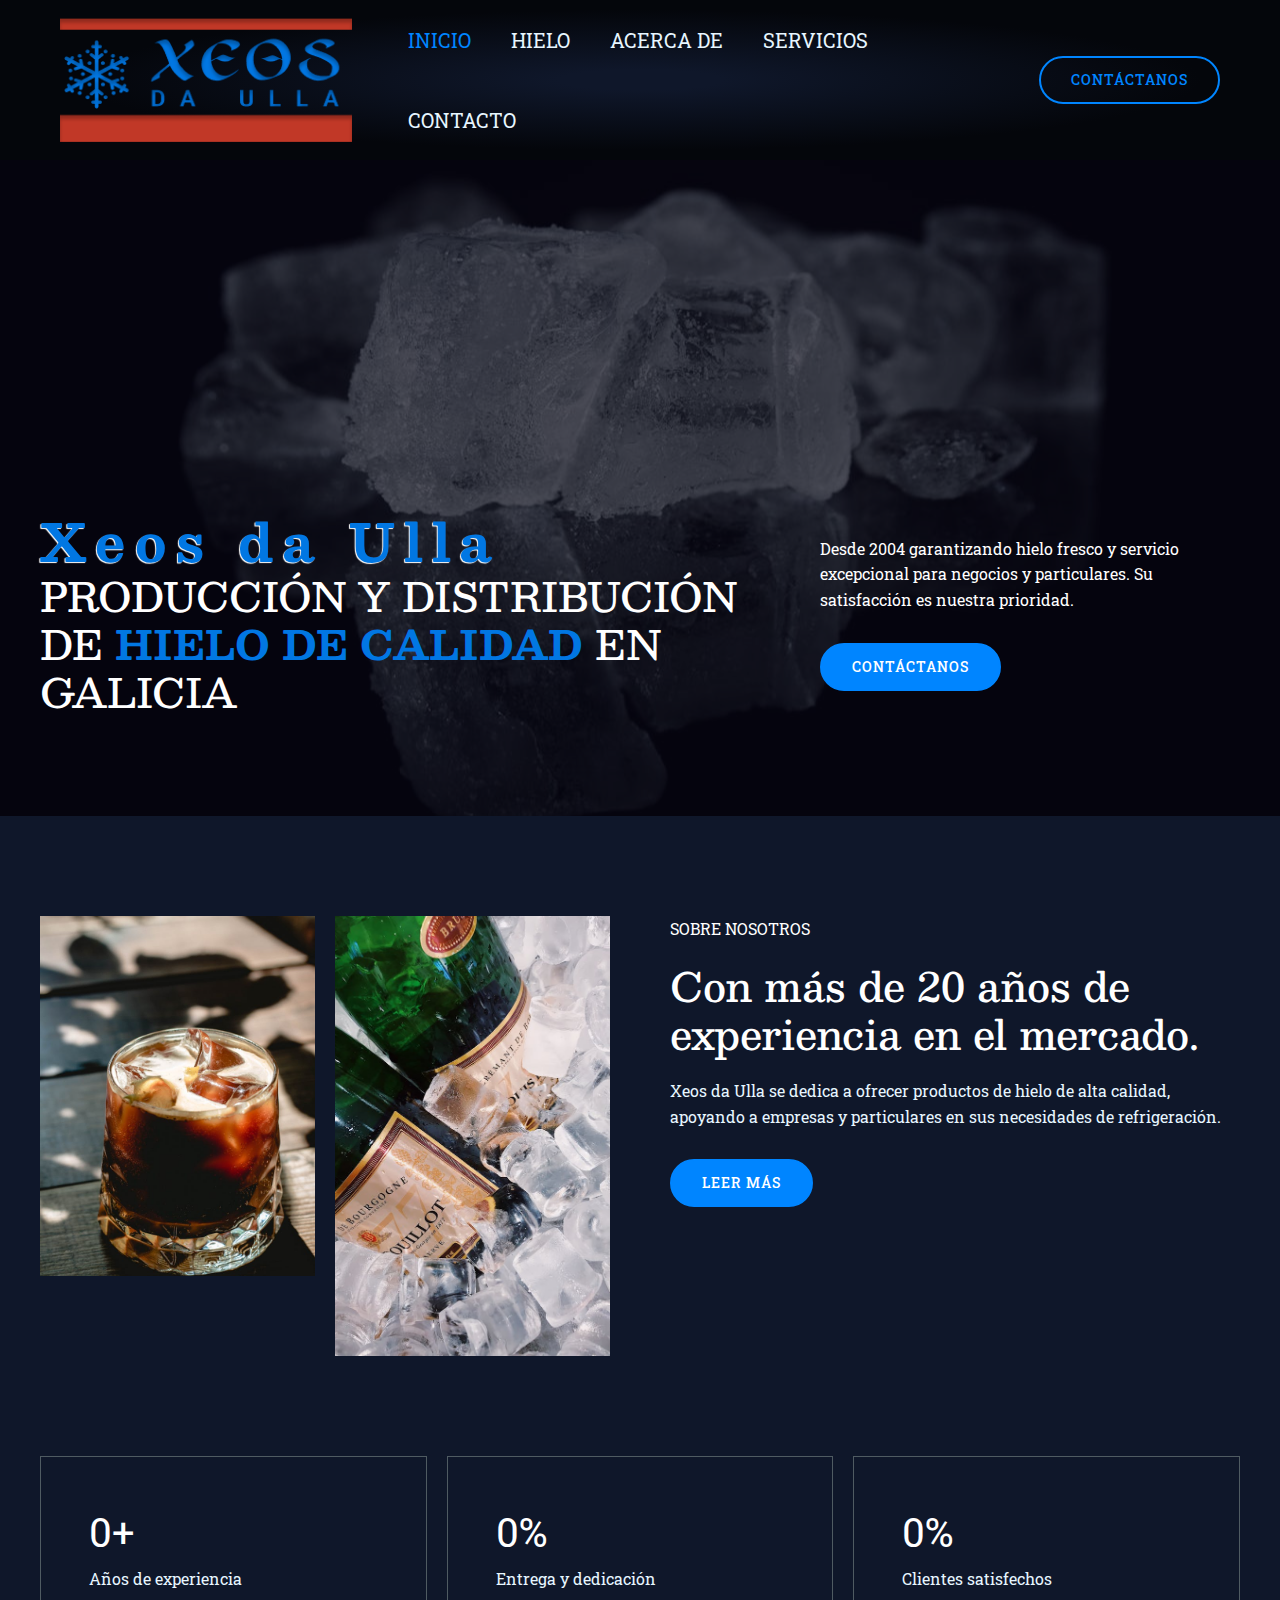
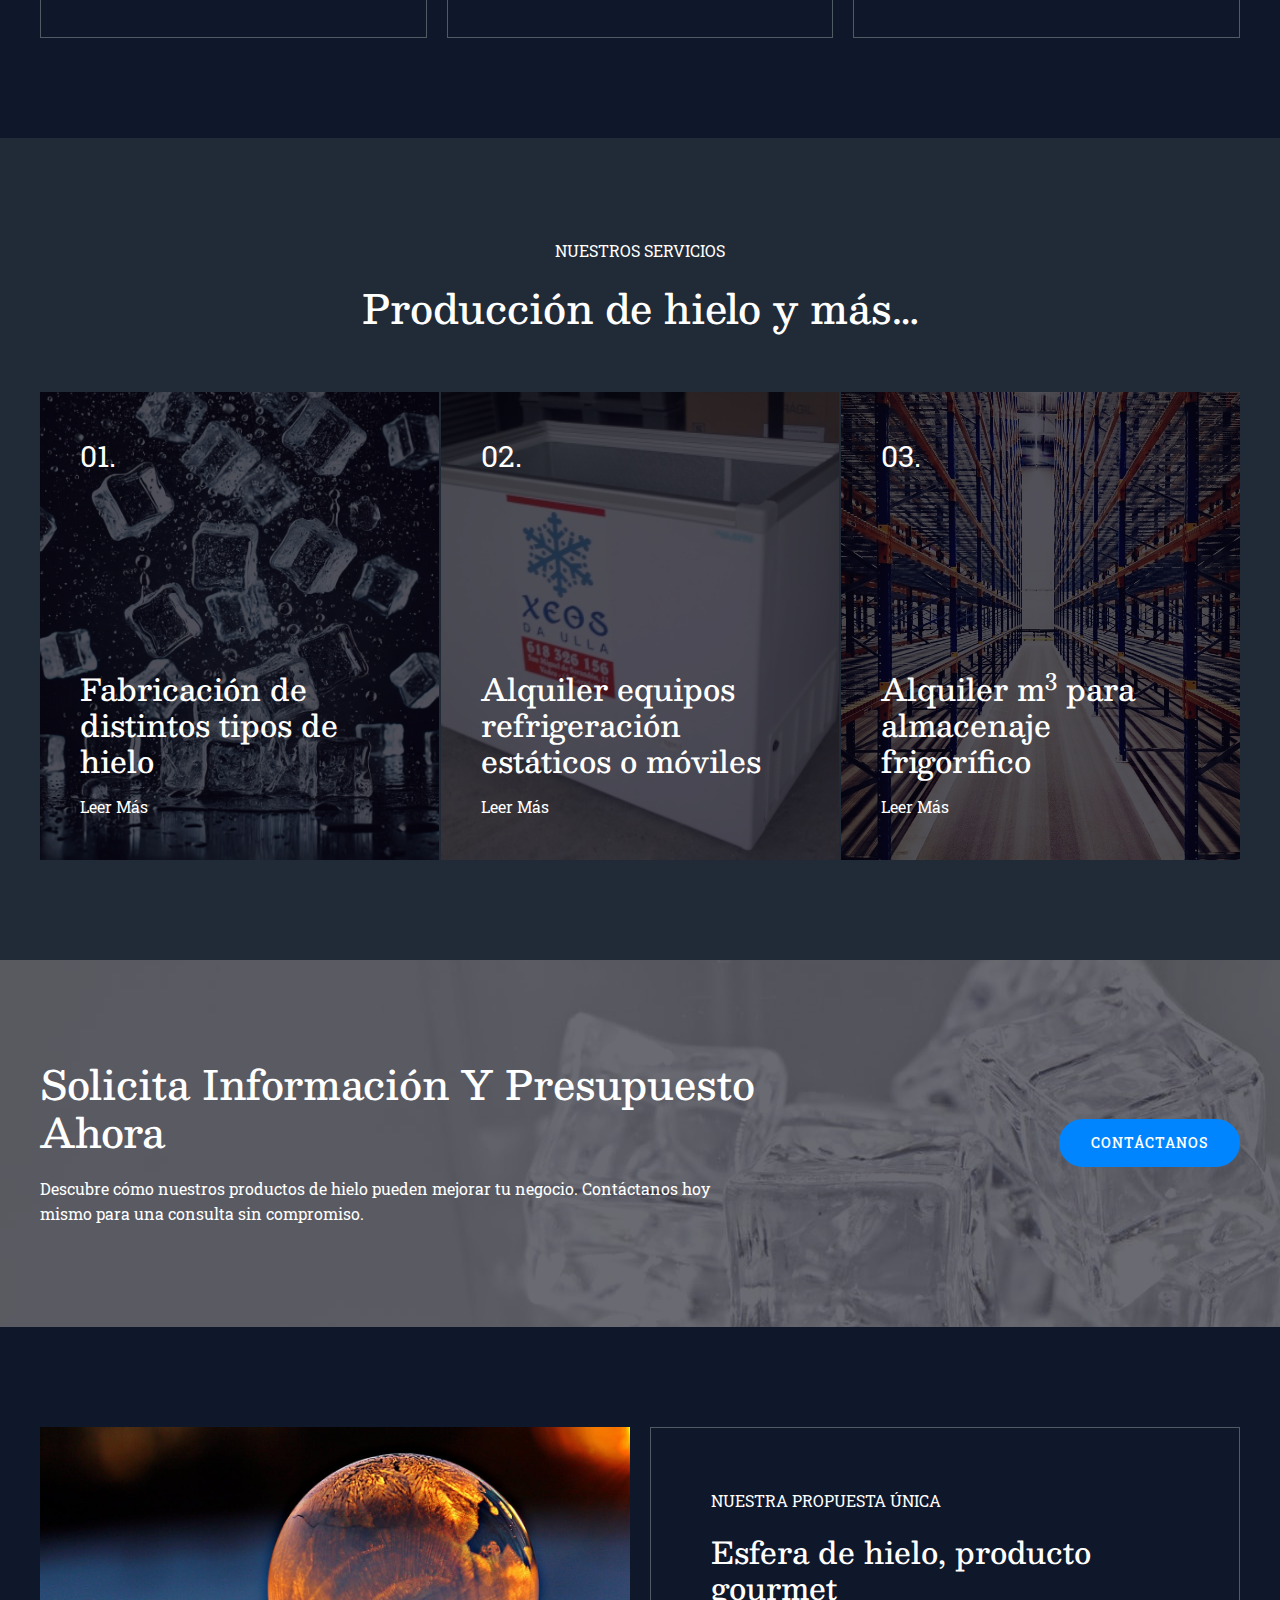
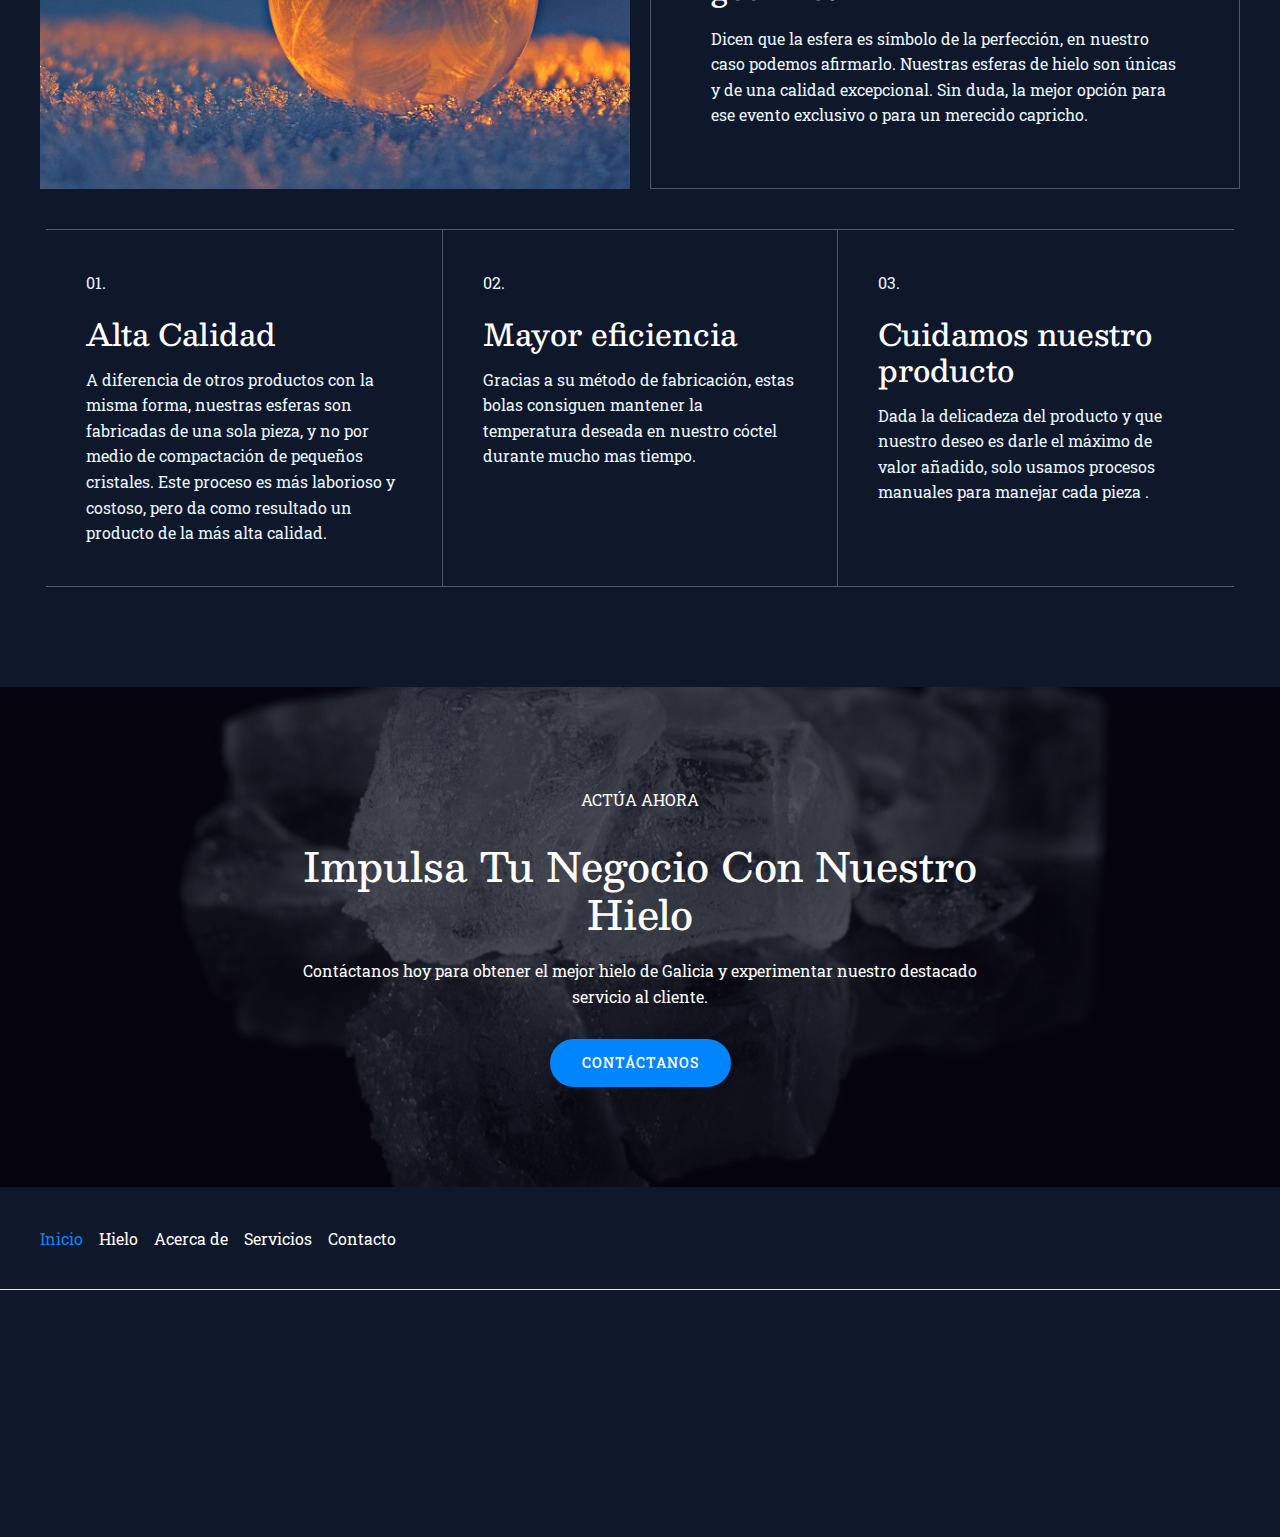
==== commit 3d98d35b: "update sections" ====
--- a/index.html
+++ b/index.html
@@ -4,19 +4,19 @@
 <meta charset="UTF-8">
 <meta name="viewport" content="width=device-width, initial-scale=1">
 	<link rel="profile" href="https://gmpg.org/xfn/11"> 
-	<title></title>
+	<title>Xeos da Ulla &#8211; Fábrica y distribuidora de hielo en Galicia</title>
 <meta name="robots" content="max-image-preview:large">
 	<style>img:is([sizes="auto" i], [sizes^="auto," i]) { contain-intrinsic-size: 3000px 1500px }</style>
 	<link rel="dns-prefetch" href="//fonts.googleapis.com">
-<link rel="alternate" type="application/rss+xml" title=" &raquo; Feed" href="./feed/index.html">
-<link rel="alternate" type="application/rss+xml" title=" &raquo; Feed de los comentarios" href="./comments/feed/index.html">
+<link rel="alternate" type="application/rss+xml" title="Xeos da Ulla &raquo; Feed" href="./feed/index.html">
+<link rel="alternate" type="application/rss+xml" title="Xeos da Ulla &raquo; Feed de los comentarios" href="./comments/feed/index.html">
 <script>
 window._wpemojiSettings = {"baseUrl":"https:\/\/s.w.org\/images\/core\/emoji\/15.0.3\/72x72\/","ext":".png","svgUrl":"https:\/\/s.w.org\/images\/core\/emoji\/15.0.3\/svg\/","svgExt":".svg","source":{"concatemoji":".\/\/wp-includes\/js\/wp-emoji-release.min.js?ver=6.7.1"}};
 /*! This file is auto-generated */
 !function(i,n){var o,s,e;function c(e){try{var t={supportTests:e,timestamp:(new Date).valueOf()};sessionStorage.setItem(o,JSON.stringify(t))}catch(e){}}function p(e,t,n){e.clearRect(0,0,e.canvas.width,e.canvas.height),e.fillText(t,0,0);var t=new Uint32Array(e.getImageData(0,0,e.canvas.width,e.canvas.height).data),r=(e.clearRect(0,0,e.canvas.width,e.canvas.height),e.fillText(n,0,0),new Uint32Array(e.getImageData(0,0,e.canvas.width,e.canvas.height).data));return t.every(function(e,t){return e===r[t]})}function u(e,t,n){switch(t){case"flag":return n(e,"🏳️‍⚧️","🏳️​⚧️")?!1:!n(e,"🇺🇳","🇺​🇳")&&!n(e,"🏴󠁧󠁢󠁥󠁮󠁧󠁿","🏴​󠁧​󠁢​󠁥​󠁮​󠁧​󠁿");case"emoji":return!n(e,"🐦‍⬛","🐦​⬛")}return!1}function f(e,t,n){var r="undefined"!=typeof WorkerGlobalScope&&self instanceof WorkerGlobalScope?new OffscreenCanvas(300,150):i.createElement("canvas"),a=r.getContext("2d",{willReadFrequently:!0}),o=(a.textBaseline="top",a.font="600 32px Arial",{});return e.forEach(function(e){o[e]=t(a,e,n)}),o}function t(e){var t=i.createElement("script");t.src=e,t.defer=!0,i.head.appendChild(t)}"undefined"!=typeof Promise&&(o="wpEmojiSettingsSupports",s=["flag","emoji"],n.supports={everything:!0,everythingExceptFlag:!0},e=new Promise(function(e){i.addEventListener("DOMContentLoaded",e,{once:!0})}),new Promise(function(t){var n=function(){try{var e=JSON.parse(sessionStorage.getItem(o));if("object"==typeof e&&"number"==typeof e.timestamp&&(new Date).valueOf()<e.timestamp+604800&&"object"==typeof e.supportTests)return e.supportTests}catch(e){}return null}();if(!n){if("undefined"!=typeof Worker&&"undefined"!=typeof OffscreenCanvas&&"undefined"!=typeof URL&&URL.createObjectURL&&"undefined"!=typeof Blob)try{var e="postMessage("+f.toString()+"("+[JSON.stringify(s),u.toString(),p.toString()].join(",")+"));",r=new Blob([e],{type:"text/javascript"}),a=new Worker(URL.createObjectURL(r),{name:"wpTestEmojiSupports"});return void(a.onmessage=function(e){c(n=e.data),a.terminate(),t(n)})}catch(e){}c(n=f(s,u,p))}t(n)}).then(function(e){for(var t in e)n.supports[t]=e[t],n.supports.everything=n.supports.everything&&n.supports[t],"flag"!==t&&(n.supports.everythingExceptFlag=n.supports.everythingExceptFlag&&n.supports[t]);n.supports.everythingExceptFlag=n.supports.everythingExceptFlag&&!n.supports.flag,n.DOMReady=!1,n.readyCallback=function(){n.DOMReady=!0}}).then(function(){return e}).then(function(){var e;n.supports.everything||(n.readyCallback(),(e=n.source||{}).concatemoji?t(e.concatemoji):e.wpemoji&&e.twemoji&&(t(e.twemoji),t(e.wpemoji)))}))}((window,document),window._wpemojiSettings);
 </script>
 <link rel="stylesheet" id="astra-theme-css-css" href="./wp-content/themes/astra/assets/css/minified/main.min.css?ver=4.8.9" media="all">
-<style id="astra-theme-css-inline-css">:root{--ast-post-nav-space:0;--ast-container-default-xlg-padding:2.5em;--ast-container-default-lg-padding:2.5em;--ast-container-default-slg-padding:2em;--ast-container-default-md-padding:2.5em;--ast-container-default-sm-padding:2.5em;--ast-container-default-xs-padding:2.4em;--ast-container-default-xxs-padding:1.8em;--ast-code-block-background:#ECEFF3;--ast-comment-inputs-background:#F9FAFB;--ast-normal-container-width:1200px;--ast-narrow-container-width:750px;--ast-blog-title-font-weight:600;--ast-blog-meta-weight:600;--ast-global-color-primary:var(--ast-global-color-5);--ast-global-color-secondary:var(--ast-global-color-4);--ast-global-color-alternate-background:var(--ast-global-color-7);--ast-global-color-subtle-background:var(--ast-global-color-6);}html{font-size:100%;}a{color:var(--ast-global-color-0);}a:hover,a:focus{color:var(--ast-global-color-1);}body,button,input,select,textarea,.ast-button,.ast-custom-button{font-family:'Roboto Slab',serif;font-weight:400;font-size:16px;font-size:1rem;line-height:var(--ast-body-line-height,1.60);}blockquote{color:var(--ast-global-color-3);}h1,.entry-content h1,h2,.entry-content h2,h3,.entry-content h3,h4,.entry-content h4,h5,.entry-content h5,h6,.entry-content h6,.site-title,.site-title a{font-family:'Besley',serif;font-weight:500;}.ast-site-identity .site-title a{color:var(--ast-global-color-2);}.site-title{font-size:24px;font-size:1.5rem;display:block;}.site-header .site-description{font-size:15px;font-size:0.9375rem;display:none;}.entry-title{font-size:24px;font-size:1.5rem;}.ast-blog-single-element.ast-taxonomy-container a{font-size:14px;font-size:0.875rem;}.ast-blog-meta-container{font-size:13px;font-size:0.8125rem;}.archive .ast-article-post .ast-article-inner,.blog .ast-article-post .ast-article-inner,.archive .ast-article-post .ast-article-inner:hover,.blog .ast-article-post .ast-article-inner:hover{border-top-left-radius:1px;border-top-right-radius:1px;border-bottom-right-radius:1px;border-bottom-left-radius:1px;overflow:hidden;}h1,.entry-content h1{font-size:52px;font-size:3.25rem;font-weight:500;font-family:'Besley',serif;line-height:1.2em;text-transform:capitalize;}h2,.entry-content h2{font-size:40px;font-size:2.5rem;font-weight:500;font-family:'Besley',serif;line-height:1.2em;text-transform:capitalize;}h3,.entry-content h3{font-size:30px;font-size:1.875rem;font-weight:500;font-family:'Besley',serif;line-height:1.2em;}h4,.entry-content h4{font-size:22px;font-size:1.375rem;line-height:1.3em;font-weight:500;font-family:'Besley',serif;}h5,.entry-content h5{font-size:18px;font-size:1.125rem;line-height:1.4em;font-weight:500;font-family:'Besley',serif;}h6,.entry-content h6{font-size:14px;font-size:0.875rem;line-height:1.25em;font-weight:500;font-family:'Besley',serif;}::selection{background-color:#0084ff;color:#ffffff;}body,h1,.entry-title a,.entry-content h1,h2,.entry-content h2,h3,.entry-content h3,h4,.entry-content h4,h5,.entry-content h5,h6,.entry-content h6{color:var(--ast-global-color-3);}.tagcloud a:hover,.tagcloud a:focus,.tagcloud a.current-item{color:#ffffff;border-color:var(--ast-global-color-0);background-color:var(--ast-global-color-0);}input:focus,input[type="text"]:focus,input[type="email"]:focus,input[type="url"]:focus,input[type="password"]:focus,input[type="reset"]:focus,input[type="search"]:focus,textarea:focus{border-color:var(--ast-global-color-0);}input[type="radio"]:checked,input[type=reset],input[type="checkbox"]:checked,input[type="checkbox"]:hover:checked,input[type="checkbox"]:focus:checked,input[type=range]::-webkit-slider-thumb{border-color:var(--ast-global-color-0);background-color:var(--ast-global-color-0);box-shadow:none;}.site-footer a:hover + .post-count,.site-footer a:focus + .post-count{background:var(--ast-global-color-0);border-color:var(--ast-global-color-0);}.single .nav-links .nav-previous,.single .nav-links .nav-next{color:var(--ast-global-color-0);}.entry-meta,.entry-meta *{line-height:1.45;color:var(--ast-global-color-0);font-weight:600;}.entry-meta a:not(.ast-button):hover,.entry-meta a:not(.ast-button):hover *,.entry-meta a:not(.ast-button):focus,.entry-meta a:not(.ast-button):focus *,.page-links > .page-link,.page-links .page-link:hover,.post-navigation a:hover{color:var(--ast-global-color-1);}#cat option,.secondary .calendar_wrap thead a,.secondary .calendar_wrap thead a:visited{color:var(--ast-global-color-0);}.secondary .calendar_wrap #today,.ast-progress-val span{background:var(--ast-global-color-0);}.secondary a:hover + .post-count,.secondary a:focus + .post-count{background:var(--ast-global-color-0);border-color:var(--ast-global-color-0);}.calendar_wrap #today > a{color:#ffffff;}.page-links .page-link,.single .post-navigation a{color:var(--ast-global-color-3);}.ast-search-menu-icon .search-form button.search-submit{padding:0 4px;}.ast-search-menu-icon form.search-form{padding-right:0;}.ast-search-menu-icon.slide-search input.search-field{width:0;}.ast-header-search .ast-search-menu-icon.ast-dropdown-active .search-form,.ast-header-search .ast-search-menu-icon.ast-dropdown-active .search-field:focus{transition:all 0.2s;}.search-form input.search-field:focus{outline:none;}.ast-search-menu-icon .search-form button.search-submit:focus,.ast-theme-transparent-header .ast-header-search .ast-dropdown-active .ast-icon,.ast-theme-transparent-header .ast-inline-search .search-field:focus .ast-icon{color:var(--ast-global-color-1);}.ast-header-search .slide-search .search-form{border:2px solid var(--ast-global-color-0);}.ast-header-search .slide-search .search-field{background-color:#fff;}.ast-archive-title{color:var(--ast-global-color-2);}.widget-title{font-size:22px;font-size:1.375rem;color:var(--ast-global-color-2);}.ast-single-post .entry-content a,.ast-comment-content a:not(.ast-comment-edit-reply-wrap a){text-decoration:underline;}.ast-single-post .elementor-button-wrapper .elementor-button,.ast-single-post .entry-content .uagb-tab a,.ast-single-post .entry-content .uagb-ifb-cta a,.ast-single-post .entry-content .uabb-module-content a,.ast-single-post .entry-content .uagb-post-grid a,.ast-single-post .entry-content .uagb-timeline a,.ast-single-post .entry-content .uagb-toc__wrap a,.ast-single-post .entry-content .uagb-taxomony-box a,.ast-single-post .entry-content .woocommerce a,.entry-content .wp-block-latest-posts > li > a,.ast-single-post .entry-content .wp-block-file__button,li.ast-post-filter-single,.ast-single-post .ast-comment-content .comment-reply-link,.ast-single-post .ast-comment-content .comment-edit-link{text-decoration:none;}.ast-search-menu-icon.slide-search a:focus-visible:focus-visible,.astra-search-icon:focus-visible,#close:focus-visible,a:focus-visible,.ast-menu-toggle:focus-visible,.site .skip-link:focus-visible,.wp-block-loginout input:focus-visible,.wp-block-search.wp-block-search__button-inside .wp-block-search__inside-wrapper,.ast-header-navigation-arrow:focus-visible,.woocommerce .wc-proceed-to-checkout > .checkout-button:focus-visible,.woocommerce .woocommerce-MyAccount-navigation ul li a:focus-visible,.ast-orders-table__row .ast-orders-table__cell:focus-visible,.woocommerce .woocommerce-order-details .order-again > .button:focus-visible,.woocommerce .woocommerce-message a.button.wc-forward:focus-visible,.woocommerce #minus_qty:focus-visible,.woocommerce #plus_qty:focus-visible,a#ast-apply-coupon:focus-visible,.woocommerce .woocommerce-info a:focus-visible,.woocommerce .astra-shop-summary-wrap a:focus-visible,.woocommerce a.wc-forward:focus-visible,#ast-apply-coupon:focus-visible,.woocommerce-js .woocommerce-mini-cart-item a.remove:focus-visible,#close:focus-visible,.button.search-submit:focus-visible,#search_submit:focus,.normal-search:focus-visible,.ast-header-account-wrap:focus-visible,.woocommerce .ast-on-card-button.ast-quick-view-trigger:focus{outline-style:dotted;outline-color:inherit;outline-width:thin;}input:focus,input[type="text"]:focus,input[type="email"]:focus,input[type="url"]:focus,input[type="password"]:focus,input[type="reset"]:focus,input[type="search"]:focus,input[type="number"]:focus,textarea:focus,.wp-block-search__input:focus,[data-section="section-header-mobile-trigger"] .ast-button-wrap .ast-mobile-menu-trigger-minimal:focus,.ast-mobile-popup-drawer.active .menu-toggle-close:focus,.woocommerce-ordering select.orderby:focus,#ast-scroll-top:focus,#coupon_code:focus,.woocommerce-page #comment:focus,.woocommerce #reviews #respond input#submit:focus,.woocommerce a.add_to_cart_button:focus,.woocommerce .button.single_add_to_cart_button:focus,.woocommerce .woocommerce-cart-form button:focus,.woocommerce .woocommerce-cart-form__cart-item .quantity .qty:focus,.woocommerce .woocommerce-billing-fields .woocommerce-billing-fields__field-wrapper .woocommerce-input-wrapper > .input-text:focus,.woocommerce #order_comments:focus,.woocommerce #place_order:focus,.woocommerce .woocommerce-address-fields .woocommerce-address-fields__field-wrapper .woocommerce-input-wrapper > .input-text:focus,.woocommerce .woocommerce-MyAccount-content form button:focus,.woocommerce .woocommerce-MyAccount-content .woocommerce-EditAccountForm .woocommerce-form-row .woocommerce-Input.input-text:focus,.woocommerce .ast-woocommerce-container .woocommerce-pagination ul.page-numbers li a:focus,body #content .woocommerce form .form-row .select2-container--default .select2-selection--single:focus,#ast-coupon-code:focus,.woocommerce.woocommerce-js .quantity input[type=number]:focus,.woocommerce-js .woocommerce-mini-cart-item .quantity input[type=number]:focus,.woocommerce p#ast-coupon-trigger:focus{border-style:dotted;border-color:inherit;border-width:thin;}input{outline:none;}.ast-logo-title-inline .site-logo-img{padding-right:1em;}.site-logo-img img{ transition:all 0.2s linear;}body .ast-oembed-container *{position:absolute;top:0;width:100%;height:100%;left:0;}body .wp-block-embed-pocket-casts .ast-oembed-container *{position:unset;}.ast-single-post-featured-section + article {margin-top: 2em;}.site-content .ast-single-post-featured-section img {width: 100%;overflow: hidden;object-fit: cover;}.ast-separate-container .site-content .ast-single-post-featured-section + article {margin-top: -80px;z-index: 9;position: relative;border-radius: 4px;}@media (min-width: 922px) {.ast-no-sidebar .site-content .ast-article-image-container--wide {margin-left: -120px;margin-right: -120px;max-width: unset;width: unset;}.ast-left-sidebar .site-content .ast-article-image-container--wide,.ast-right-sidebar .site-content .ast-article-image-container--wide {margin-left: -10px;margin-right: -10px;}.site-content .ast-article-image-container--full {margin-left: calc( -50vw + 50%);margin-right: calc( -50vw + 50%);max-width: 100vw;width: 100vw;}.ast-left-sidebar .site-content .ast-article-image-container--full,.ast-right-sidebar .site-content .ast-article-image-container--full {margin-left: -10px;margin-right: -10px;max-width: inherit;width: auto;}}.site > .ast-single-related-posts-container {margin-top: 0;}@media (min-width: 922px) {.ast-desktop .ast-container--narrow {max-width: var(--ast-narrow-container-width);margin: 0 auto;}}input[type="text"],input[type="number"],input[type="email"],input[type="url"],input[type="password"],input[type="search"],input[type=reset],input[type=tel],input[type=date],select,textarea{font-size:16px;font-style:normal;font-weight:400;line-height:24px;width:100%;padding:12px 16px;border-radius:4px;box-shadow:0px 1px 2px 0px rgba(0,0,0,0.05);color:var(--ast-form-input-text,#475569);}input[type="text"],input[type="number"],input[type="email"],input[type="url"],input[type="password"],input[type="search"],input[type=reset],input[type=tel],input[type=date],select{height:40px;}input[type="date"]{border-width:1px;border-style:solid;border-color:var(--ast-border-color);}input[type="text"]:focus,input[type="number"]:focus,input[type="email"]:focus,input[type="url"]:focus,input[type="password"]:focus,input[type="search"]:focus,input[type=reset]:focus,input[type="tel"]:focus,input[type="date"]:focus,select:focus,textarea:focus{border-color:#046BD2;box-shadow:none;outline:none;color:var(--ast-form-input-focus-text,#475569);}label,legend{color:#111827;font-size:14px;font-style:normal;font-weight:500;line-height:20px;}select{padding:6px 10px;}fieldset{padding:30px;border-radius:4px;}button,.ast-button,.button,input[type="button"],input[type="reset"],input[type="submit"]{border-radius:4px;box-shadow:0px 1px 2px 0px rgba(0,0,0,0.05);}:root{--ast-comment-inputs-background:#FFF;}::placeholder{color:var(--ast-form-field-color,#9CA3AF);}::-ms-input-placeholder{color:var(--ast-form-field-color,#9CA3AF);}@media (max-width:921.9px){#ast-desktop-header{display:none;}}@media (min-width:922px){#ast-mobile-header{display:none;}}.wp-block-buttons.aligncenter{justify-content:center;}@media (max-width:921px){.ast-theme-transparent-header #primary,.ast-theme-transparent-header #secondary{padding:0;}}@media (max-width:921px){.ast-plain-container.ast-no-sidebar #primary{padding:0;}}.ast-plain-container.ast-no-sidebar #primary{margin-top:0;margin-bottom:0;}@media (max-width:921px){.ast-separate-container #primary,.ast-narrow-container #primary{padding-top:0px;}}@media (max-width:544px){.ast-separate-container #primary,.ast-narrow-container #primary{padding-top:0px;}}@media (max-width:921px){.ast-separate-container #primary,.ast-narrow-container #primary{padding-bottom:0px;}}@media (max-width:544px){.ast-separate-container #primary,.ast-narrow-container #primary{padding-bottom:0px;}}.wp-block-button.is-style-outline .wp-block-button__link{border-color:var(--ast-global-color-0);border-top-width:2px;border-right-width:2px;border-bottom-width:2px;border-left-width:2px;}div.wp-block-button.is-style-outline > .wp-block-button__link:not(.has-text-color),div.wp-block-button.wp-block-button__link.is-style-outline:not(.has-text-color){color:var(--ast-global-color-0);}.wp-block-button.is-style-outline .wp-block-button__link:hover,.wp-block-buttons .wp-block-button.is-style-outline .wp-block-button__link:focus,.wp-block-buttons .wp-block-button.is-style-outline > .wp-block-button__link:not(.has-text-color):hover,.wp-block-buttons .wp-block-button.wp-block-button__link.is-style-outline:not(.has-text-color):hover{color:var(--ast-global-color-2);background-color:var(--ast-global-color-1);border-color:var(--ast-global-color-1);}.post-page-numbers.current .page-link,.ast-pagination .page-numbers.current{color:#ffffff;border-color:#0084ff;background-color:#0084ff;}.wp-block-button.is-style-outline .wp-block-button__link{border-top-width:2px;border-right-width:2px;border-bottom-width:2px;border-left-width:2px;}.wp-block-buttons .wp-block-button.is-style-outline .wp-block-button__link.wp-element-button,.ast-outline-button,.wp-block-uagb-buttons-child .uagb-buttons-repeater.ast-outline-button{border-color:var(--ast-global-color-0);border-top-width:2px;border-right-width:2px;border-bottom-width:2px;border-left-width:2px;font-family:'Roboto Slab',serif;font-weight:500;font-size:14px;font-size:0.875rem;line-height:1em;text-transform:uppercase;letter-spacing:1px;padding-top:15px;padding-right:30px;padding-bottom:15px;padding-left:30px;border-top-left-radius:50px;border-top-right-radius:50px;border-bottom-right-radius:50px;border-bottom-left-radius:50px;}.wp-block-buttons .wp-block-button.is-style-outline > .wp-block-button__link:not(.has-text-color),.wp-block-buttons .wp-block-button.wp-block-button__link.is-style-outline:not(.has-text-color),.ast-outline-button{color:var(--ast-global-color-0);}.wp-block-button.is-style-outline .wp-block-button__link:hover,.wp-block-buttons .wp-block-button.is-style-outline .wp-block-button__link:focus,.wp-block-buttons .wp-block-button.is-style-outline > .wp-block-button__link:not(.has-text-color):hover,.wp-block-buttons .wp-block-button.wp-block-button__link.is-style-outline:not(.has-text-color):hover,.ast-outline-button:hover,.ast-outline-button:focus,.wp-block-uagb-buttons-child .uagb-buttons-repeater.ast-outline-button:hover,.wp-block-uagb-buttons-child .uagb-buttons-repeater.ast-outline-button:focus{color:var(--ast-global-color-2);background-color:var(--ast-global-color-1);border-color:var(--ast-global-color-1);}.ast-single-post .entry-content a.ast-outline-button,.ast-single-post .entry-content .is-style-outline>.wp-block-button__link{text-decoration:none;}.wp-block-button .wp-block-button__link.wp-element-button.is-style-outline:not(.has-background),.wp-block-button.is-style-outline>.wp-block-button__link.wp-element-button:not(.has-background),.ast-outline-button{background-color:rgba(0,0,0,0);}.uagb-buttons-repeater.ast-outline-button{border-radius:9999px;}@media (max-width:921px){.wp-block-buttons .wp-block-button.is-style-outline .wp-block-button__link.wp-element-button,.ast-outline-button,.wp-block-uagb-buttons-child .uagb-buttons-repeater.ast-outline-button{font-size:14px;font-size:0.875rem;padding-top:13px;padding-right:26px;padding-bottom:13px;padding-left:26px;}}@media (max-width:544px){.wp-block-buttons .wp-block-button.is-style-outline .wp-block-button__link.wp-element-button,.ast-outline-button,.wp-block-uagb-buttons-child .uagb-buttons-repeater.ast-outline-button{font-size:14px;font-size:0.875rem;padding-top:12px;padding-right:24px;padding-bottom:12px;padding-left:24px;}}.entry-content[data-ast-blocks-layout] > figure{margin-bottom:1em;}h1.widget-title{font-weight:500;}h2.widget-title{font-weight:500;}h3.widget-title{font-weight:500;}#page{display:flex;flex-direction:column;min-height:100vh;}.ast-404-layout-1 h1.page-title{color:var(--ast-global-color-2);}.single .post-navigation a{line-height:1em;height:inherit;}.error-404 .page-sub-title{font-size:1.5rem;font-weight:inherit;}.search .site-content .content-area .search-form{margin-bottom:0;}#page .site-content{flex-grow:1;}.widget{margin-bottom:1.25em;}#secondary li{line-height:1.5em;}#secondary .wp-block-group h2{margin-bottom:0.7em;}#secondary h2{font-size:1.7rem;}.ast-separate-container .ast-article-post,.ast-separate-container .ast-article-single,.ast-separate-container .comment-respond{padding:3em;}.ast-separate-container .ast-article-single .ast-article-single{padding:0;}.ast-article-single .wp-block-post-template-is-layout-grid{padding-left:0;}.ast-separate-container .comments-title,.ast-narrow-container .comments-title{padding:1.5em 2em;}.ast-page-builder-template .comment-form-textarea,.ast-comment-formwrap .ast-grid-common-col{padding:0;}.ast-comment-formwrap{padding:0;display:inline-flex;column-gap:20px;width:100%;margin-left:0;margin-right:0;}.comments-area textarea#comment:focus,.comments-area textarea#comment:active,.comments-area .ast-comment-formwrap input[type="text"]:focus,.comments-area .ast-comment-formwrap input[type="text"]:active {box-shadow:none;outline:none;}.archive.ast-page-builder-template .entry-header{margin-top:2em;}.ast-page-builder-template .ast-comment-formwrap{width:100%;}.entry-title{margin-bottom:0.6em;}.ast-archive-description p{font-size:inherit;font-weight:inherit;line-height:inherit;}.ast-separate-container .ast-comment-list li.depth-1,.hentry{margin-bottom:1.5em;}.site-content section.ast-archive-description{margin-bottom:2em;}@media (min-width:921px){.ast-left-sidebar.ast-page-builder-template #secondary,.archive.ast-right-sidebar.ast-page-builder-template .site-main{padding-left:20px;padding-right:20px;}}@media (max-width:544px){.ast-comment-formwrap.ast-row{column-gap:10px;display:inline-block;}#ast-commentform .ast-grid-common-col{position:relative;width:100%;}}@media (min-width:1201px){.ast-separate-container .ast-article-post,.ast-separate-container .ast-article-single,.ast-separate-container .ast-author-box,.ast-separate-container .ast-404-layout-1,.ast-separate-container .no-results{padding:3em;}}@media (max-width:921px){.ast-separate-container #primary,.ast-separate-container #secondary{padding:1.5em 0;}#primary,#secondary{padding:1.5em 0;margin:0;}.ast-left-sidebar #content > .ast-container{display:flex;flex-direction:column-reverse;width:100%;}}@media (min-width:922px){.ast-separate-container.ast-right-sidebar #primary,.ast-separate-container.ast-left-sidebar #primary{border:0;}.search-no-results.ast-separate-container #primary{margin-bottom:4em;}}.wp-block-button .wp-block-button__link{color:var(--ast-global-color-2);}.wp-block-button .wp-block-button__link:hover,.wp-block-button .wp-block-button__link:focus{color:var(--ast-global-color-2);background-color:var(--ast-global-color-1);border-color:var(--ast-global-color-1);}.wp-block-button .wp-block-button__link,.wp-block-search .wp-block-search__button,body .wp-block-file .wp-block-file__button{border-style:solid;border-top-width:2px;border-right-width:2px;border-left-width:2px;border-bottom-width:2px;border-color:var(--ast-global-color-0);background-color:var(--ast-global-color-0);color:var(--ast-global-color-2);font-family:'Roboto Slab',serif;font-weight:500;line-height:1em;text-transform:uppercase;letter-spacing:1px;font-size:14px;font-size:0.875rem;border-top-left-radius:50px;border-top-right-radius:50px;border-bottom-right-radius:50px;border-bottom-left-radius:50px;padding-top:15px;padding-right:30px;padding-bottom:15px;padding-left:30px;}.ast-single-post .entry-content .wp-block-button .wp-block-button__link,.ast-single-post .entry-content .wp-block-search .wp-block-search__button,body .entry-content .wp-block-file .wp-block-file__button{text-decoration:none;}@media (max-width:921px){.wp-block-button .wp-block-button__link,.wp-block-search .wp-block-search__button,body .wp-block-file .wp-block-file__button{font-size:14px;font-size:0.875rem;padding-top:13px;padding-right:26px;padding-bottom:13px;padding-left:26px;}}@media (max-width:544px){.wp-block-button .wp-block-button__link,.wp-block-search .wp-block-search__button,body .wp-block-file .wp-block-file__button{font-size:14px;font-size:0.875rem;padding-top:12px;padding-right:24px;padding-bottom:12px;padding-left:24px;}}.menu-toggle,button,.ast-button,.ast-custom-button,.button,input#submit,input[type="button"],input[type="submit"],input[type="reset"],#comments .submit,.search .search-submit,form[CLASS*="wp-block-search__"].wp-block-search .wp-block-search__inside-wrapper .wp-block-search__button,body .wp-block-file .wp-block-file__button,.search .search-submit,.woocommerce-js a.button,.woocommerce button.button,.woocommerce .woocommerce-message a.button,.woocommerce #respond input#submit.alt,.woocommerce input.button.alt,.woocommerce input.button,.woocommerce input.button:disabled,.woocommerce input.button:disabled[disabled],.woocommerce input.button:disabled:hover,.woocommerce input.button:disabled[disabled]:hover,.woocommerce #respond input#submit,.woocommerce button.button.alt.disabled,.wc-block-grid__products .wc-block-grid__product .wp-block-button__link,.wc-block-grid__product-onsale,[CLASS*="wc-block"] button,.woocommerce-js .astra-cart-drawer .astra-cart-drawer-content .woocommerce-mini-cart__buttons .button:not(.checkout):not(.ast-continue-shopping),.woocommerce-js .astra-cart-drawer .astra-cart-drawer-content .woocommerce-mini-cart__buttons a.checkout,.woocommerce button.button.alt.disabled.wc-variation-selection-needed,[CLASS*="wc-block"] .wc-block-components-button{border-style:solid;border-top-width:2px;border-right-width:2px;border-left-width:2px;border-bottom-width:2px;color:var(--ast-global-color-2);border-color:var(--ast-global-color-0);background-color:var(--ast-global-color-0);padding-top:15px;padding-right:30px;padding-bottom:15px;padding-left:30px;font-family:'Roboto Slab',serif;font-weight:500;font-size:14px;font-size:0.875rem;line-height:1em;text-transform:uppercase;letter-spacing:1px;border-top-left-radius:50px;border-top-right-radius:50px;border-bottom-right-radius:50px;border-bottom-left-radius:50px;}button:focus,.menu-toggle:hover,button:hover,.ast-button:hover,.ast-custom-button:hover .button:hover,.ast-custom-button:hover ,input[type=reset]:hover,input[type=reset]:focus,input#submit:hover,input#submit:focus,input[type="button"]:hover,input[type="button"]:focus,input[type="submit"]:hover,input[type="submit"]:focus,form[CLASS*="wp-block-search__"].wp-block-search .wp-block-search__inside-wrapper .wp-block-search__button:hover,form[CLASS*="wp-block-search__"].wp-block-search .wp-block-search__inside-wrapper .wp-block-search__button:focus,body .wp-block-file .wp-block-file__button:hover,body .wp-block-file .wp-block-file__button:focus,.woocommerce-js a.button:hover,.woocommerce button.button:hover,.woocommerce .woocommerce-message a.button:hover,.woocommerce #respond input#submit:hover,.woocommerce #respond input#submit.alt:hover,.woocommerce input.button.alt:hover,.woocommerce input.button:hover,.woocommerce button.button.alt.disabled:hover,.wc-block-grid__products .wc-block-grid__product .wp-block-button__link:hover,[CLASS*="wc-block"] button:hover,.woocommerce-js .astra-cart-drawer .astra-cart-drawer-content .woocommerce-mini-cart__buttons .button:not(.checkout):not(.ast-continue-shopping):hover,.woocommerce-js .astra-cart-drawer .astra-cart-drawer-content .woocommerce-mini-cart__buttons a.checkout:hover,.woocommerce button.button.alt.disabled.wc-variation-selection-needed:hover,[CLASS*="wc-block"] .wc-block-components-button:hover,[CLASS*="wc-block"] .wc-block-components-button:focus{color:var(--ast-global-color-2);background-color:var(--ast-global-color-1);border-color:var(--ast-global-color-1);}form[CLASS*="wp-block-search__"].wp-block-search .wp-block-search__inside-wrapper .wp-block-search__button.has-icon{padding-top:calc(15px - 3px);padding-right:calc(30px - 3px);padding-bottom:calc(15px - 3px);padding-left:calc(30px - 3px);}@media (max-width:921px){.menu-toggle,button,.ast-button,.ast-custom-button,.button,input#submit,input[type="button"],input[type="submit"],input[type="reset"],#comments .submit,.search .search-submit,form[CLASS*="wp-block-search__"].wp-block-search .wp-block-search__inside-wrapper .wp-block-search__button,body .wp-block-file .wp-block-file__button,.search .search-submit,.woocommerce-js a.button,.woocommerce button.button,.woocommerce .woocommerce-message a.button,.woocommerce #respond input#submit.alt,.woocommerce input.button.alt,.woocommerce input.button,.woocommerce input.button:disabled,.woocommerce input.button:disabled[disabled],.woocommerce input.button:disabled:hover,.woocommerce input.button:disabled[disabled]:hover,.woocommerce #respond input#submit,.woocommerce button.button.alt.disabled,.wc-block-grid__products .wc-block-grid__product .wp-block-button__link,.wc-block-grid__product-onsale,[CLASS*="wc-block"] button,.woocommerce-js .astra-cart-drawer .astra-cart-drawer-content .woocommerce-mini-cart__buttons .button:not(.checkout):not(.ast-continue-shopping),.woocommerce-js .astra-cart-drawer .astra-cart-drawer-content .woocommerce-mini-cart__buttons a.checkout,.woocommerce button.button.alt.disabled.wc-variation-selection-needed,[CLASS*="wc-block"] .wc-block-components-button{padding-top:13px;padding-right:26px;padding-bottom:13px;padding-left:26px;font-size:14px;font-size:0.875rem;}}@media (max-width:544px){.menu-toggle,button,.ast-button,.ast-custom-button,.button,input#submit,input[type="button"],input[type="submit"],input[type="reset"],#comments .submit,.search .search-submit,form[CLASS*="wp-block-search__"].wp-block-search .wp-block-search__inside-wrapper .wp-block-search__button,body .wp-block-file .wp-block-file__button,.search .search-submit,.woocommerce-js a.button,.woocommerce button.button,.woocommerce .woocommerce-message a.button,.woocommerce #respond input#submit.alt,.woocommerce input.button.alt,.woocommerce input.button,.woocommerce input.button:disabled,.woocommerce input.button:disabled[disabled],.woocommerce input.button:disabled:hover,.woocommerce input.button:disabled[disabled]:hover,.woocommerce #respond input#submit,.woocommerce button.button.alt.disabled,.wc-block-grid__products .wc-block-grid__product .wp-block-button__link,.wc-block-grid__product-onsale,[CLASS*="wc-block"] button,.woocommerce-js .astra-cart-drawer .astra-cart-drawer-content .woocommerce-mini-cart__buttons .button:not(.checkout):not(.ast-continue-shopping),.woocommerce-js .astra-cart-drawer .astra-cart-drawer-content .woocommerce-mini-cart__buttons a.checkout,.woocommerce button.button.alt.disabled.wc-variation-selection-needed,[CLASS*="wc-block"] .wc-block-components-button{padding-top:12px;padding-right:24px;padding-bottom:12px;padding-left:24px;font-size:14px;font-size:0.875rem;}}@media (max-width:921px){.menu-toggle,button,.ast-button,.button,input#submit,input[type="button"],input[type="submit"],input[type="reset"]{font-size:14px;font-size:0.875rem;}.ast-mobile-header-stack .main-header-bar .ast-search-menu-icon{display:inline-block;}.ast-header-break-point.ast-header-custom-item-outside .ast-mobile-header-stack .main-header-bar .ast-search-icon{margin:0;}.ast-comment-avatar-wrap img{max-width:2.5em;}.ast-comment-meta{padding:0 1.8888em 1.3333em;}}@media (min-width:544px){.ast-container{max-width:100%;}}@media (max-width:544px){.ast-separate-container .ast-article-post,.ast-separate-container .ast-article-single,.ast-separate-container .comments-title,.ast-separate-container .ast-archive-description{padding:1.5em 1em;}.ast-separate-container #content .ast-container{padding-left:0.54em;padding-right:0.54em;}.ast-separate-container .ast-comment-list .bypostauthor{padding:.5em;}.ast-search-menu-icon.ast-dropdown-active .search-field{width:170px;}.menu-toggle,button,.ast-button,.button,input#submit,input[type="button"],input[type="submit"],input[type="reset"]{font-size:14px;font-size:0.875rem;}} #ast-mobile-header .ast-site-header-cart-li a{pointer-events:none;}.ast-separate-container{background-color:var(--ast-global-color-4);background-image:none;}@media (max-width:921px){.widget-title{font-size:21px;font-size:1.4rem;}body,button,input,select,textarea,.ast-button,.ast-custom-button{font-size:15px;font-size:0.9375rem;}#secondary,#secondary button,#secondary input,#secondary select,#secondary textarea{font-size:15px;font-size:0.9375rem;}.site-title{font-size:22px;font-size:1.375rem;display:block;}.site-header .site-description{display:none;}.entry-title{font-size:22px;font-size:1.375rem;}h1,.entry-content h1{font-size:40px;}h2,.entry-content h2{font-size:30px;}h3,.entry-content h3{font-size:24px;}h4,.entry-content h4{font-size:20px;font-size:1.25rem;}h5,.entry-content h5{font-size:17px;font-size:1.0625rem;}h6,.entry-content h6{font-size:14px;font-size:0.875rem;}}@media (max-width:544px){.widget-title{font-size:20px;font-size:1.4285714285714rem;}body,button,input,select,textarea,.ast-button,.ast-custom-button{font-size:14px;font-size:0.875rem;}#secondary,#secondary button,#secondary input,#secondary select,#secondary textarea{font-size:14px;font-size:0.875rem;}.site-title{font-size:20px;font-size:1.25rem;display:block;}.site-header .site-description{display:none;}.entry-title{font-size:18px;font-size:1.125rem;}h1,.entry-content h1{font-size:30px;}h2,.entry-content h2{font-size:26px;}h3,.entry-content h3{font-size:22px;}h4,.entry-content h4{font-size:18px;font-size:1.125rem;}h5,.entry-content h5{font-size:16px;font-size:1rem;}h6,.entry-content h6{font-size:14px;font-size:0.875rem;}}@media (max-width:544px){html{font-size:100%;}}@media (min-width:922px){.ast-container{max-width:1240px;}}@media (min-width:922px){.site-content .ast-container{display:flex;}}@media (max-width:921px){.site-content .ast-container{flex-direction:column;}}.entry-content h1,.entry-content h2,.entry-content h3,.entry-content h4,.entry-content h5,.entry-content h6{clear:none;}@media (min-width:922px){.main-header-menu .sub-menu .menu-item.ast-left-align-sub-menu:hover > .sub-menu,.main-header-menu .sub-menu .menu-item.ast-left-align-sub-menu.focus > .sub-menu{margin-left:-0px;}}.entry-content li > p{margin-bottom:0;}.site .comments-area{padding-bottom:2em;margin-top:2em;}.wp-block-file {display: flex;align-items: center;flex-wrap: wrap;justify-content: space-between;}.wp-block-pullquote {border: none;}.wp-block-pullquote blockquote::before {content: "\201D";font-family: "Helvetica",sans-serif;display: flex;transform: rotate( 180deg );font-size: 6rem;font-style: normal;line-height: 1;font-weight: bold;align-items: center;justify-content: center;}.has-text-align-right > blockquote::before {justify-content: flex-start;}.has-text-align-left > blockquote::before {justify-content: flex-end;}figure.wp-block-pullquote.is-style-solid-color blockquote {max-width: 100%;text-align: inherit;}:root {--wp--custom--ast-default-block-top-padding: 3em;--wp--custom--ast-default-block-right-padding: 3em;--wp--custom--ast-default-block-bottom-padding: 3em;--wp--custom--ast-default-block-left-padding: 3em;--wp--custom--ast-container-width: 1200px;--wp--custom--ast-content-width-size: 1200px;--wp--custom--ast-wide-width-size: calc(1200px + var(--wp--custom--ast-default-block-left-padding) + var(--wp--custom--ast-default-block-right-padding));}.ast-narrow-container {--wp--custom--ast-content-width-size: 750px;--wp--custom--ast-wide-width-size: 750px;}@media(max-width: 921px) {:root {--wp--custom--ast-default-block-top-padding: 3em;--wp--custom--ast-default-block-right-padding: 2em;--wp--custom--ast-default-block-bottom-padding: 3em;--wp--custom--ast-default-block-left-padding: 2em;}}@media(max-width: 544px) {:root {--wp--custom--ast-default-block-top-padding: 3em;--wp--custom--ast-default-block-right-padding: 1.5em;--wp--custom--ast-default-block-bottom-padding: 3em;--wp--custom--ast-default-block-left-padding: 1.5em;}}.entry-content > .wp-block-group,.entry-content > .wp-block-cover,.entry-content > .wp-block-columns {padding-top: var(--wp--custom--ast-default-block-top-padding);padding-right: var(--wp--custom--ast-default-block-right-padding);padding-bottom: var(--wp--custom--ast-default-block-bottom-padding);padding-left: var(--wp--custom--ast-default-block-left-padding);}.ast-plain-container.ast-no-sidebar .entry-content > .alignfull,.ast-page-builder-template .ast-no-sidebar .entry-content > .alignfull {margin-left: calc( -50vw + 50%);margin-right: calc( -50vw + 50%);max-width: 100vw;width: 100vw;}.ast-plain-container.ast-no-sidebar .entry-content .alignfull .alignfull,.ast-page-builder-template.ast-no-sidebar .entry-content .alignfull .alignfull,.ast-plain-container.ast-no-sidebar .entry-content .alignfull .alignwide,.ast-page-builder-template.ast-no-sidebar .entry-content .alignfull .alignwide,.ast-plain-container.ast-no-sidebar .entry-content .alignwide .alignfull,.ast-page-builder-template.ast-no-sidebar .entry-content .alignwide .alignfull,.ast-plain-container.ast-no-sidebar .entry-content .alignwide .alignwide,.ast-page-builder-template.ast-no-sidebar .entry-content .alignwide .alignwide,.ast-plain-container.ast-no-sidebar .entry-content .wp-block-column .alignfull,.ast-page-builder-template.ast-no-sidebar .entry-content .wp-block-column .alignfull,.ast-plain-container.ast-no-sidebar .entry-content .wp-block-column .alignwide,.ast-page-builder-template.ast-no-sidebar .entry-content .wp-block-column .alignwide {margin-left: auto;margin-right: auto;width: 100%;}[data-ast-blocks-layout] .wp-block-separator:not(.is-style-dots) {height: 0;}[data-ast-blocks-layout] .wp-block-separator {margin: 20px auto;}[data-ast-blocks-layout] .wp-block-separator:not(.is-style-wide):not(.is-style-dots) {max-width: 100px;}[data-ast-blocks-layout] .wp-block-separator.has-background {padding: 0;}.entry-content[data-ast-blocks-layout] > * {max-width: var(--wp--custom--ast-content-width-size);margin-left: auto;margin-right: auto;}.entry-content[data-ast-blocks-layout] > .alignwide {max-width: var(--wp--custom--ast-wide-width-size);}.entry-content[data-ast-blocks-layout] .alignfull {max-width: none;}.entry-content .wp-block-columns {margin-bottom: 0;}blockquote {margin: 1.5em;border-color: rgba(0,0,0,0.05);}.wp-block-quote:not(.has-text-align-right):not(.has-text-align-center) {border-left: 5px solid rgba(0,0,0,0.05);}.has-text-align-right > blockquote,blockquote.has-text-align-right {border-right: 5px solid rgba(0,0,0,0.05);}.has-text-align-left > blockquote,blockquote.has-text-align-left {border-left: 5px solid rgba(0,0,0,0.05);}.wp-block-site-tagline,.wp-block-latest-posts .read-more {margin-top: 15px;}.wp-block-loginout p label {display: block;}.wp-block-loginout p:not(.login-remember):not(.login-submit) input {width: 100%;}.wp-block-loginout input:focus {border-color: transparent;}.wp-block-loginout input:focus {outline: thin dotted;}.entry-content .wp-block-media-text .wp-block-media-text__content {padding: 0 0 0 8%;}.entry-content .wp-block-media-text.has-media-on-the-right .wp-block-media-text__content {padding: 0 8% 0 0;}.entry-content .wp-block-media-text.has-background .wp-block-media-text__content {padding: 8%;}.entry-content .wp-block-cover:not([class*="background-color"]) .wp-block-cover__inner-container,.entry-content .wp-block-cover:not([class*="background-color"]) .wp-block-cover-image-text,.entry-content .wp-block-cover:not([class*="background-color"]) .wp-block-cover-text,.entry-content .wp-block-cover-image:not([class*="background-color"]) .wp-block-cover__inner-container,.entry-content .wp-block-cover-image:not([class*="background-color"]) .wp-block-cover-image-text,.entry-content .wp-block-cover-image:not([class*="background-color"]) .wp-block-cover-text {color: var(--ast-global-color-primary,var(--ast-global-color-5));}.wp-block-loginout .login-remember input {width: 1.1rem;height: 1.1rem;margin: 0 5px 4px 0;vertical-align: middle;}.wp-block-latest-posts > li > *:first-child,.wp-block-latest-posts:not(.is-grid) > li:first-child {margin-top: 0;}.entry-content > .wp-block-buttons,.entry-content > .wp-block-uagb-buttons {margin-bottom: 1.5em;}.wp-block-search__inside-wrapper .wp-block-search__input {padding: 0 10px;color: var(--ast-global-color-3);background: var(--ast-global-color-primary,var(--ast-global-color-5));border-color: var(--ast-border-color);}.wp-block-latest-posts .read-more {margin-bottom: 1.5em;}.wp-block-search__no-button .wp-block-search__inside-wrapper .wp-block-search__input {padding-top: 5px;padding-bottom: 5px;}.wp-block-latest-posts .wp-block-latest-posts__post-date,.wp-block-latest-posts .wp-block-latest-posts__post-author {font-size: 1rem;}.wp-block-latest-posts > li > *,.wp-block-latest-posts:not(.is-grid) > li {margin-top: 12px;margin-bottom: 12px;}.ast-page-builder-template .entry-content[data-ast-blocks-layout] > *,.ast-page-builder-template .entry-content[data-ast-blocks-layout] > .alignfull:not(.wp-block-group):not(.uagb-is-root-container) > * {max-width: none;}.ast-page-builder-template .entry-content[data-ast-blocks-layout] > .alignwide:not(.uagb-is-root-container) > * {max-width: var(--wp--custom--ast-wide-width-size);}.ast-page-builder-template .entry-content[data-ast-blocks-layout] > .inherit-container-width > *,.ast-page-builder-template .entry-content[data-ast-blocks-layout] > *:not(.wp-block-group):not(.uagb-is-root-container) > *,.entry-content[data-ast-blocks-layout] > .wp-block-cover .wp-block-cover__inner-container {max-width: var(--wp--custom--ast-content-width-size) ;margin-left: auto;margin-right: auto;}.entry-content[data-ast-blocks-layout] .wp-block-cover:not(.alignleft):not(.alignright) {width: auto;}@media(max-width: 1200px) {.ast-separate-container .entry-content > .alignfull,.ast-separate-container .entry-content[data-ast-blocks-layout] > .alignwide,.ast-plain-container .entry-content[data-ast-blocks-layout] > .alignwide,.ast-plain-container .entry-content .alignfull {margin-left: calc(-1 * min(var(--ast-container-default-xlg-padding),20px)) ;margin-right: calc(-1 * min(var(--ast-container-default-xlg-padding),20px));}}@media(min-width: 1201px) {.ast-separate-container .entry-content > .alignfull {margin-left: calc(-1 * var(--ast-container-default-xlg-padding) );margin-right: calc(-1 * var(--ast-container-default-xlg-padding) );}.ast-separate-container .entry-content[data-ast-blocks-layout] > .alignwide,.ast-plain-container .entry-content[data-ast-blocks-layout] > .alignwide {margin-left: calc(-1 * var(--wp--custom--ast-default-block-left-padding) );margin-right: calc(-1 * var(--wp--custom--ast-default-block-right-padding) );}}@media(min-width: 921px) {.ast-separate-container .entry-content .wp-block-group.alignwide:not(.inherit-container-width) > :where(:not(.alignleft):not(.alignright)),.ast-plain-container .entry-content .wp-block-group.alignwide:not(.inherit-container-width) > :where(:not(.alignleft):not(.alignright)) {max-width: calc( var(--wp--custom--ast-content-width-size) + 80px );}.ast-plain-container.ast-right-sidebar .entry-content[data-ast-blocks-layout] .alignfull,.ast-plain-container.ast-left-sidebar .entry-content[data-ast-blocks-layout] .alignfull {margin-left: -60px;margin-right: -60px;}}@media(min-width: 544px) {.entry-content > .alignleft {margin-right: 20px;}.entry-content > .alignright {margin-left: 20px;}}@media (max-width:544px){.wp-block-columns .wp-block-column:not(:last-child){margin-bottom:20px;}.wp-block-latest-posts{margin:0;}}@media( max-width: 600px ) {.entry-content .wp-block-media-text .wp-block-media-text__content,.entry-content .wp-block-media-text.has-media-on-the-right .wp-block-media-text__content {padding: 8% 0 0;}.entry-content .wp-block-media-text.has-background .wp-block-media-text__content {padding: 8%;}}.ast-page-builder-template .entry-header {padding-left: 0;}.ast-narrow-container .site-content .wp-block-uagb-image--align-full .wp-block-uagb-image__figure {max-width: 100%;margin-left: auto;margin-right: auto;}.entry-content ul,.entry-content ol {padding: revert;margin: revert;padding-left: 20px;}:root .has-ast-global-color-0-color{color:var(--ast-global-color-0);}:root .has-ast-global-color-0-background-color{background-color:var(--ast-global-color-0);}:root .wp-block-button .has-ast-global-color-0-color{color:var(--ast-global-color-0);}:root .wp-block-button .has-ast-global-color-0-background-color{background-color:var(--ast-global-color-0);}:root .has-ast-global-color-1-color{color:var(--ast-global-color-1);}:root .has-ast-global-color-1-background-color{background-color:var(--ast-global-color-1);}:root .wp-block-button .has-ast-global-color-1-color{color:var(--ast-global-color-1);}:root .wp-block-button .has-ast-global-color-1-background-color{background-color:var(--ast-global-color-1);}:root .has-ast-global-color-2-color{color:var(--ast-global-color-2);}:root .has-ast-global-color-2-background-color{background-color:var(--ast-global-color-2);}:root .wp-block-button .has-ast-global-color-2-color{color:var(--ast-global-color-2);}:root .wp-block-button .has-ast-global-color-2-background-color{background-color:var(--ast-global-color-2);}:root .has-ast-global-color-3-color{color:var(--ast-global-color-3);}:root .has-ast-global-color-3-background-color{background-color:var(--ast-global-color-3);}:root .wp-block-button .has-ast-global-color-3-color{color:var(--ast-global-color-3);}:root .wp-block-button .has-ast-global-color-3-background-color{background-color:var(--ast-global-color-3);}:root .has-ast-global-color-4-color{color:var(--ast-global-color-4);}:root .has-ast-global-color-4-background-color{background-color:var(--ast-global-color-4);}:root .wp-block-button .has-ast-global-color-4-color{color:var(--ast-global-color-4);}:root .wp-block-button .has-ast-global-color-4-background-color{background-color:var(--ast-global-color-4);}:root .has-ast-global-color-5-color{color:var(--ast-global-color-5);}:root .has-ast-global-color-5-background-color{background-color:var(--ast-global-color-5);}:root .wp-block-button .has-ast-global-color-5-color{color:var(--ast-global-color-5);}:root .wp-block-button .has-ast-global-color-5-background-color{background-color:var(--ast-global-color-5);}:root .has-ast-global-color-6-color{color:var(--ast-global-color-6);}:root .has-ast-global-color-6-background-color{background-color:var(--ast-global-color-6);}:root .wp-block-button .has-ast-global-color-6-color{color:var(--ast-global-color-6);}:root .wp-block-button .has-ast-global-color-6-background-color{background-color:var(--ast-global-color-6);}:root .has-ast-global-color-7-color{color:var(--ast-global-color-7);}:root .has-ast-global-color-7-background-color{background-color:var(--ast-global-color-7);}:root .wp-block-button .has-ast-global-color-7-color{color:var(--ast-global-color-7);}:root .wp-block-button .has-ast-global-color-7-background-color{background-color:var(--ast-global-color-7);}:root .has-ast-global-color-8-color{color:var(--ast-global-color-8);}:root .has-ast-global-color-8-background-color{background-color:var(--ast-global-color-8);}:root .wp-block-button .has-ast-global-color-8-color{color:var(--ast-global-color-8);}:root .wp-block-button .has-ast-global-color-8-background-color{background-color:var(--ast-global-color-8);}:root{--ast-global-color-0:#0085FF;--ast-global-color-1:#0177E3;--ast-global-color-2:#FFFFFF;--ast-global-color-3:#E7F6FF;--ast-global-color-4:#212A37;--ast-global-color-5:#0F172A;--ast-global-color-6:#4F5B62;--ast-global-color-7:#070614;--ast-global-color-8:#222222;}:root {--ast-border-color : var(--ast-global-color-6);}.ast-single-entry-banner {-js-display: flex;display: flex;flex-direction: column;justify-content: center;text-align: center;position: relative;background: #eeeeee;}.ast-single-entry-banner[data-banner-layout="layout-1"] {max-width: 1200px;background: inherit;padding: 20px 0;}.ast-single-entry-banner[data-banner-width-type="custom"] {margin: 0 auto;width: 100%;}.ast-single-entry-banner + .site-content .entry-header {margin-bottom: 0;}.site .ast-author-avatar {--ast-author-avatar-size: ;}a.ast-underline-text {text-decoration: underline;}.ast-container > .ast-terms-link {position: relative;display: block;}a.ast-button.ast-badge-tax {padding: 4px 8px;border-radius: 3px;font-size: inherit;}header.entry-header:not(.related-entry-header) .entry-title{font-weight:600;font-size:32px;font-size:2rem;}header.entry-header:not(.related-entry-header) > *:not(:last-child){margin-bottom:10px;}header.entry-header:not(.related-entry-header) .post-thumb-img-content{text-align:center;}header.entry-header:not(.related-entry-header) .post-thumb img,.ast-single-post-featured-section.post-thumb img{aspect-ratio:16/9;width:100%;height:100%;}.ast-archive-entry-banner {-js-display: flex;display: flex;flex-direction: column;justify-content: center;text-align: center;position: relative;background: #eeeeee;}.ast-archive-entry-banner[data-banner-width-type="custom"] {margin: 0 auto;width: 100%;}.ast-archive-entry-banner[data-banner-layout="layout-1"] {background: inherit;padding: 20px 0;text-align: left;}body.archive .ast-archive-description{max-width:1200px;width:100%;text-align:left;padding-top:3em;padding-right:3em;padding-bottom:3em;padding-left:3em;}body.archive .ast-archive-description .ast-archive-title,body.archive .ast-archive-description .ast-archive-title *{font-weight:600;font-size:32px;font-size:2rem;}body.archive .ast-archive-description > *:not(:last-child){margin-bottom:10px;}@media (max-width:921px){body.archive .ast-archive-description{text-align:left;}}@media (max-width:544px){body.archive .ast-archive-description{text-align:left;}}.ast-breadcrumbs .trail-browse,.ast-breadcrumbs .trail-items,.ast-breadcrumbs .trail-items li{display:inline-block;margin:0;padding:0;border:none;background:inherit;text-indent:0;text-decoration:none;}.ast-breadcrumbs .trail-browse{font-size:inherit;font-style:inherit;font-weight:inherit;color:inherit;}.ast-breadcrumbs .trail-items{list-style:none;}.trail-items li::after{padding:0 0.3em;content:"\00bb";}.trail-items li:last-of-type::after{display:none;}h1,.entry-content h1,h2,.entry-content h2,h3,.entry-content h3,h4,.entry-content h4,h5,.entry-content h5,h6,.entry-content h6{color:var(--ast-global-color-2);}.entry-title a{color:var(--ast-global-color-2);}@media (max-width:921px){.ast-builder-grid-row-container.ast-builder-grid-row-tablet-3-firstrow .ast-builder-grid-row > *:first-child,.ast-builder-grid-row-container.ast-builder-grid-row-tablet-3-lastrow .ast-builder-grid-row > *:last-child{grid-column:1 / -1;}}@media (max-width:544px){.ast-builder-grid-row-container.ast-builder-grid-row-mobile-3-firstrow .ast-builder-grid-row > *:first-child,.ast-builder-grid-row-container.ast-builder-grid-row-mobile-3-lastrow .ast-builder-grid-row > *:last-child{grid-column:1 / -1;}}.ast-builder-layout-element[data-section="title_tagline"]{display:flex;}@media (max-width:921px){.ast-header-break-point .ast-builder-layout-element[data-section="title_tagline"]{display:flex;}}@media (max-width:544px){.ast-header-break-point .ast-builder-layout-element[data-section="title_tagline"]{display:flex;}}[data-section*="section-hb-button-"] .menu-link{display:none;}.ast-header-button-1[data-section*="section-hb-button-"] .ast-builder-button-wrap .ast-custom-button{font-weight:500;font-size:14px;font-size:0.875rem;line-height:1em;text-transform:uppercase;letter-spacing:1px;}.ast-header-button-1 .ast-custom-button{color:var(--ast-global-color-0);background:rgba(0,0,0,0);border-color:var(--ast-global-color-0);border-top-width:2px;border-bottom-width:2px;border-left-width:2px;border-right-width:2px;border-top-left-radius:50px;border-top-right-radius:50px;border-bottom-right-radius:50px;border-bottom-left-radius:50px;}.ast-header-button-1 .ast-custom-button:hover{color:var(--ast-global-color-2);background:var(--ast-global-color-1);border-color:var(--ast-global-color-1);}.ast-header-button-1[data-section*="section-hb-button-"] .ast-builder-button-wrap .ast-custom-button{padding-top:15px;padding-bottom:15px;padding-left:30px;padding-right:30px;}.ast-header-button-1[data-section="section-hb-button-1"]{display:flex;}@media (max-width:921px){.ast-header-break-point .ast-header-button-1[data-section="section-hb-button-1"]{display:flex;}}@media (max-width:544px){.ast-header-break-point .ast-header-button-1[data-section="section-hb-button-1"]{display:flex;}}.ast-builder-menu-1{font-family:inherit;font-weight:inherit;text-transform:uppercase;}.ast-builder-menu-1 .menu-item > .menu-link{font-size:24px;font-size:1.5rem;color:var(--ast-global-color-3);text-decoration:initial;}.ast-builder-menu-1 .menu-item > .ast-menu-toggle{color:var(--ast-global-color-3);}.ast-builder-menu-1 .menu-item:hover > .menu-link,.ast-builder-menu-1 .inline-on-mobile .menu-item:hover > .ast-menu-toggle{color:var(--ast-global-color-1);}.ast-builder-menu-1 .menu-item:hover > .ast-menu-toggle{color:var(--ast-global-color-1);}.ast-builder-menu-1 .menu-item.current-menu-item > .menu-link,.ast-builder-menu-1 .inline-on-mobile .menu-item.current-menu-item > .ast-menu-toggle,.ast-builder-menu-1 .current-menu-ancestor > .menu-link{color:var(--ast-global-color-0);}.ast-builder-menu-1 .menu-item.current-menu-item > .ast-menu-toggle{color:var(--ast-global-color-0);}.ast-builder-menu-1 .sub-menu,.ast-builder-menu-1 .inline-on-mobile .sub-menu{border-top-width:2px;border-bottom-width:0px;border-right-width:0px;border-left-width:0px;border-color:#0084ff;border-style:solid;}.ast-builder-menu-1 .sub-menu .sub-menu{top:-2px;}.ast-builder-menu-1 .main-header-menu > .menu-item > .sub-menu,.ast-builder-menu-1 .main-header-menu > .menu-item > .astra-full-megamenu-wrapper{margin-top:0px;}.ast-desktop .ast-builder-menu-1 .main-header-menu > .menu-item > .sub-menu:before,.ast-desktop .ast-builder-menu-1 .main-header-menu > .menu-item > .astra-full-megamenu-wrapper:before{height:calc( 0px + 2px + 5px );}.ast-desktop .ast-builder-menu-1 .menu-item .sub-menu .menu-link{border-style:none;}@media (max-width:921px){.ast-header-break-point .ast-builder-menu-1 .menu-item.menu-item-has-children > .ast-menu-toggle{top:0;}.ast-builder-menu-1 .inline-on-mobile .menu-item.menu-item-has-children > .ast-menu-toggle{right:-15px;}.ast-builder-menu-1 .menu-item-has-children > .menu-link:after{content:unset;}.ast-builder-menu-1 .main-header-menu > .menu-item > .sub-menu,.ast-builder-menu-1 .main-header-menu > .menu-item > .astra-full-megamenu-wrapper{margin-top:0;}}@media (max-width:544px){.ast-header-break-point .ast-builder-menu-1 .menu-item.menu-item-has-children > .ast-menu-toggle{top:0;}.ast-builder-menu-1 .main-header-menu > .menu-item > .sub-menu,.ast-builder-menu-1 .main-header-menu > .menu-item > .astra-full-megamenu-wrapper{margin-top:0;}}.ast-builder-menu-1{display:flex;}@media (max-width:921px){.ast-header-break-point .ast-builder-menu-1{display:flex;}}@media (max-width:544px){.ast-header-break-point .ast-builder-menu-1{display:flex;}}.ast-desktop .ast-menu-hover-style-underline > .menu-item > .menu-link:before,.ast-desktop .ast-menu-hover-style-overline > .menu-item > .menu-link:before {content: "";position: absolute;width: 100%;right: 50%;height: 1px;background-color: transparent;transform: scale(0,0) translate(-50%,0);transition: transform .3s ease-in-out,color .0s ease-in-out;}.ast-desktop .ast-menu-hover-style-underline > .menu-item:hover > .menu-link:before,.ast-desktop .ast-menu-hover-style-overline > .menu-item:hover > .menu-link:before {width: calc(100% - 1.2em);background-color: currentColor;transform: scale(1,1) translate(50%,0);}.ast-desktop .ast-menu-hover-style-underline > .menu-item > .menu-link:before {bottom: 0;}.ast-desktop .ast-menu-hover-style-overline > .menu-item > .menu-link:before {top: 0;}.ast-desktop .ast-menu-hover-style-zoom > .menu-item > .menu-link:hover {transition: all .3s ease;transform: scale(1.2);}.site-primary-footer-wrap{padding-top:45px;padding-bottom:45px;}.site-primary-footer-wrap[data-section="section-primary-footer-builder"]{background-color:var(--ast-global-color-5);background-image:none;min-height:30px;}.site-primary-footer-wrap[data-section="section-primary-footer-builder"] .ast-builder-grid-row{max-width:1200px;min-height:30px;margin-left:auto;margin-right:auto;}.site-primary-footer-wrap[data-section="section-primary-footer-builder"] .ast-builder-grid-row,.site-primary-footer-wrap[data-section="section-primary-footer-builder"] .site-footer-section{align-items:center;}.site-primary-footer-wrap[data-section="section-primary-footer-builder"].ast-footer-row-inline .site-footer-section{display:flex;margin-bottom:0;}.ast-builder-grid-row-2-equal .ast-builder-grid-row{grid-template-columns:repeat( 2,1fr );}@media (max-width:921px){.site-primary-footer-wrap[data-section="section-primary-footer-builder"] .ast-builder-grid-row{grid-column-gap:0px;grid-row-gap:0px;}.site-primary-footer-wrap[data-section="section-primary-footer-builder"].ast-footer-row-tablet-inline .site-footer-section{display:flex;margin-bottom:0;}.site-primary-footer-wrap[data-section="section-primary-footer-builder"].ast-footer-row-tablet-stack .site-footer-section{display:block;margin-bottom:10px;}.ast-builder-grid-row-container.ast-builder-grid-row-tablet-2-equal .ast-builder-grid-row{grid-template-columns:repeat( 2,1fr );}}@media (max-width:544px){.site-primary-footer-wrap[data-section="section-primary-footer-builder"] .ast-builder-grid-row{grid-column-gap:10px;grid-row-gap:10px;}.site-primary-footer-wrap[data-section="section-primary-footer-builder"].ast-footer-row-mobile-inline .site-footer-section{display:flex;margin-bottom:0;}.site-primary-footer-wrap[data-section="section-primary-footer-builder"].ast-footer-row-mobile-stack .site-footer-section{display:block;margin-bottom:10px;}.ast-builder-grid-row-container.ast-builder-grid-row-mobile-full .ast-builder-grid-row{grid-template-columns:1fr;}}.site-primary-footer-wrap[data-section="section-primary-footer-builder"]{padding-top:24px;padding-bottom:24px;padding-left:40px;padding-right:40px;}@media (max-width:921px){.site-primary-footer-wrap[data-section="section-primary-footer-builder"]{padding-top:32px;padding-bottom:32px;padding-left:32px;padding-right:32px;}}@media (max-width:544px){.site-primary-footer-wrap[data-section="section-primary-footer-builder"]{padding-top:24px;padding-bottom:24px;padding-left:24px;padding-right:24px;}}.site-primary-footer-wrap[data-section="section-primary-footer-builder"]{display:grid;}@media (max-width:921px){.ast-header-break-point .site-primary-footer-wrap[data-section="section-primary-footer-builder"]{display:grid;}}@media (max-width:544px){.ast-header-break-point .site-primary-footer-wrap[data-section="section-primary-footer-builder"]{display:grid;}}.footer-widget-area[data-section="sidebar-widgets-footer-widget-1"].footer-widget-area-inner{text-align:left;}.footer-widget-area.widget-area.site-footer-focus-item{width:auto;}.ast-footer-row-inline .footer-widget-area.widget-area.site-footer-focus-item{width:100%;}.footer-widget-area[data-section="sidebar-widgets-footer-widget-1"]{display:block;}@media (max-width:921px){.ast-header-break-point .footer-widget-area[data-section="sidebar-widgets-footer-widget-1"]{display:block;}}@media (max-width:544px){.ast-header-break-point .footer-widget-area[data-section="sidebar-widgets-footer-widget-1"]{display:block;}}.ast-header-break-point .main-header-bar{border-bottom-width:1px;}@media (min-width:922px){.main-header-bar{border-bottom-width:1px;}}.main-header-menu .menu-item, #astra-footer-menu .menu-item, .main-header-bar .ast-masthead-custom-menu-items{-js-display:flex;display:flex;-webkit-box-pack:center;-webkit-justify-content:center;-moz-box-pack:center;-ms-flex-pack:center;justify-content:center;-webkit-box-orient:vertical;-webkit-box-direction:normal;-webkit-flex-direction:column;-moz-box-orient:vertical;-moz-box-direction:normal;-ms-flex-direction:column;flex-direction:column;}.main-header-menu > .menu-item > .menu-link, #astra-footer-menu > .menu-item > .menu-link{height:100%;-webkit-box-align:center;-webkit-align-items:center;-moz-box-align:center;-ms-flex-align:center;align-items:center;-js-display:flex;display:flex;}.ast-header-break-point .main-navigation ul .menu-item .menu-link .icon-arrow:first-of-type svg{top:.2em;margin-top:0px;margin-left:0px;width:.65em;transform:translate(0, -2px) rotateZ(270deg);}.ast-mobile-popup-content .ast-submenu-expanded > .ast-menu-toggle{transform:rotateX(180deg);overflow-y:auto;}@media (min-width:922px){.ast-builder-menu .main-navigation > ul > li:last-child a{margin-right:0;}}.ast-separate-container .ast-article-inner{background-color:var(--ast-global-color-5);background-image:none;}@media (max-width:921px){.ast-separate-container .ast-article-inner{background-color:var(--ast-global-color-5);background-image:none;}}@media (max-width:544px){.ast-separate-container .ast-article-inner{background-color:var(--ast-global-color-5);background-image:none;}}.ast-separate-container .ast-article-single:not(.ast-related-post), .woocommerce.ast-separate-container .ast-woocommerce-container, .ast-separate-container .error-404, .ast-separate-container .no-results, .single.ast-separate-container .site-main .ast-author-meta, .ast-separate-container .related-posts-title-wrapper,.ast-separate-container .comments-count-wrapper, .ast-box-layout.ast-plain-container .site-content,.ast-padded-layout.ast-plain-container .site-content, .ast-separate-container .ast-archive-description, .ast-separate-container .comments-area{background-color:var(--ast-global-color-5);background-image:none;}@media (max-width:921px){.ast-separate-container .ast-article-single:not(.ast-related-post), .woocommerce.ast-separate-container .ast-woocommerce-container, .ast-separate-container .error-404, .ast-separate-container .no-results, .single.ast-separate-container .site-main .ast-author-meta, .ast-separate-container .related-posts-title-wrapper,.ast-separate-container .comments-count-wrapper, .ast-box-layout.ast-plain-container .site-content,.ast-padded-layout.ast-plain-container .site-content, .ast-separate-container .ast-archive-description{background-color:var(--ast-global-color-5);background-image:none;}}@media (max-width:544px){.ast-separate-container .ast-article-single:not(.ast-related-post), .woocommerce.ast-separate-container .ast-woocommerce-container, .ast-separate-container .error-404, .ast-separate-container .no-results, .single.ast-separate-container .site-main .ast-author-meta, .ast-separate-container .related-posts-title-wrapper,.ast-separate-container .comments-count-wrapper, .ast-box-layout.ast-plain-container .site-content,.ast-padded-layout.ast-plain-container .site-content, .ast-separate-container .ast-archive-description{background-color:var(--ast-global-color-5);background-image:none;}}.ast-separate-container.ast-two-container #secondary .widget{background-color:var(--ast-global-color-5);background-image:none;}@media (max-width:921px){.ast-separate-container.ast-two-container #secondary .widget{background-color:var(--ast-global-color-5);background-image:none;}}@media (max-width:544px){.ast-separate-container.ast-two-container #secondary .widget{background-color:var(--ast-global-color-5);background-image:none;}}.ast-plain-container, .ast-page-builder-template{background-color:var(--ast-global-color-5);background-image:none;}@media (max-width:921px){.ast-plain-container, .ast-page-builder-template{background-color:var(--ast-global-color-5);background-image:none;}}@media (max-width:544px){.ast-plain-container, .ast-page-builder-template{background-color:var(--ast-global-color-5);background-image:none;}}
+<style id="astra-theme-css-inline-css">:root{--ast-post-nav-space:0;--ast-container-default-xlg-padding:2.5em;--ast-container-default-lg-padding:2.5em;--ast-container-default-slg-padding:2em;--ast-container-default-md-padding:2.5em;--ast-container-default-sm-padding:2.5em;--ast-container-default-xs-padding:2.4em;--ast-container-default-xxs-padding:1.8em;--ast-code-block-background:#ECEFF3;--ast-comment-inputs-background:#F9FAFB;--ast-normal-container-width:1200px;--ast-narrow-container-width:750px;--ast-blog-title-font-weight:600;--ast-blog-meta-weight:600;--ast-global-color-primary:var(--ast-global-color-5);--ast-global-color-secondary:var(--ast-global-color-4);--ast-global-color-alternate-background:var(--ast-global-color-7);--ast-global-color-subtle-background:var(--ast-global-color-6);}html{font-size:100%;}a{color:var(--ast-global-color-0);}a:hover,a:focus{color:var(--ast-global-color-1);}body,button,input,select,textarea,.ast-button,.ast-custom-button{font-family:'Roboto Slab',serif;font-weight:400;font-size:16px;font-size:1rem;line-height:var(--ast-body-line-height,1.60);}blockquote{color:var(--ast-global-color-3);}h1,.entry-content h1,h2,.entry-content h2,h3,.entry-content h3,h4,.entry-content h4,h5,.entry-content h5,h6,.entry-content h6,.site-title,.site-title a{font-family:'Besley',serif;font-weight:500;}.ast-site-identity .site-title a{color:var(--ast-global-color-2);}.site-title{font-size:24px;font-size:1.5rem;display:none;}.site-header .site-description{font-size:15px;font-size:0.9375rem;display:none;}.entry-title{font-size:24px;font-size:1.5rem;}.ast-blog-single-element.ast-taxonomy-container a{font-size:14px;font-size:0.875rem;}.ast-blog-meta-container{font-size:13px;font-size:0.8125rem;}.archive .ast-article-post .ast-article-inner,.blog .ast-article-post .ast-article-inner,.archive .ast-article-post .ast-article-inner:hover,.blog .ast-article-post .ast-article-inner:hover{border-top-left-radius:1px;border-top-right-radius:1px;border-bottom-right-radius:1px;border-bottom-left-radius:1px;overflow:hidden;}h1,.entry-content h1{font-size:52px;font-size:3.25rem;font-weight:500;font-family:'Besley',serif;line-height:1.2em;text-transform:capitalize;}h2,.entry-content h2{font-size:40px;font-size:2.5rem;font-weight:500;font-family:'Besley',serif;line-height:1.2em;text-transform:capitalize;}h3,.entry-content h3{font-size:30px;font-size:1.875rem;font-weight:500;font-family:'Besley',serif;line-height:1.2em;}h4,.entry-content h4{font-size:22px;font-size:1.375rem;line-height:1.3em;font-weight:500;font-family:'Besley',serif;}h5,.entry-content h5{font-size:18px;font-size:1.125rem;line-height:1.4em;font-weight:500;font-family:'Besley',serif;}h6,.entry-content h6{font-size:14px;font-size:0.875rem;line-height:1.25em;font-weight:500;font-family:'Besley',serif;}::selection{background-color:#0084ff;color:#ffffff;}body,h1,.entry-title a,.entry-content h1,h2,.entry-content h2,h3,.entry-content h3,h4,.entry-content h4,h5,.entry-content h5,h6,.entry-content h6{color:var(--ast-global-color-3);}.tagcloud a:hover,.tagcloud a:focus,.tagcloud a.current-item{color:#ffffff;border-color:var(--ast-global-color-0);background-color:var(--ast-global-color-0);}input:focus,input[type="text"]:focus,input[type="email"]:focus,input[type="url"]:focus,input[type="password"]:focus,input[type="reset"]:focus,input[type="search"]:focus,textarea:focus{border-color:var(--ast-global-color-0);}input[type="radio"]:checked,input[type=reset],input[type="checkbox"]:checked,input[type="checkbox"]:hover:checked,input[type="checkbox"]:focus:checked,input[type=range]::-webkit-slider-thumb{border-color:var(--ast-global-color-0);background-color:var(--ast-global-color-0);box-shadow:none;}.site-footer a:hover + .post-count,.site-footer a:focus + .post-count{background:var(--ast-global-color-0);border-color:var(--ast-global-color-0);}.single .nav-links .nav-previous,.single .nav-links .nav-next{color:var(--ast-global-color-0);}.entry-meta,.entry-meta *{line-height:1.45;color:var(--ast-global-color-0);font-weight:600;}.entry-meta a:not(.ast-button):hover,.entry-meta a:not(.ast-button):hover *,.entry-meta a:not(.ast-button):focus,.entry-meta a:not(.ast-button):focus *,.page-links > .page-link,.page-links .page-link:hover,.post-navigation a:hover{color:var(--ast-global-color-1);}#cat option,.secondary .calendar_wrap thead a,.secondary .calendar_wrap thead a:visited{color:var(--ast-global-color-0);}.secondary .calendar_wrap #today,.ast-progress-val span{background:var(--ast-global-color-0);}.secondary a:hover + .post-count,.secondary a:focus + .post-count{background:var(--ast-global-color-0);border-color:var(--ast-global-color-0);}.calendar_wrap #today > a{color:#ffffff;}.page-links .page-link,.single .post-navigation a{color:var(--ast-global-color-3);}.ast-search-menu-icon .search-form button.search-submit{padding:0 4px;}.ast-search-menu-icon form.search-form{padding-right:0;}.ast-search-menu-icon.slide-search input.search-field{width:0;}.ast-header-search .ast-search-menu-icon.ast-dropdown-active .search-form,.ast-header-search .ast-search-menu-icon.ast-dropdown-active .search-field:focus{transition:all 0.2s;}.search-form input.search-field:focus{outline:none;}.ast-search-menu-icon .search-form button.search-submit:focus,.ast-theme-transparent-header .ast-header-search .ast-dropdown-active .ast-icon,.ast-theme-transparent-header .ast-inline-search .search-field:focus .ast-icon{color:var(--ast-global-color-1);}.ast-header-search .slide-search .search-form{border:2px solid var(--ast-global-color-0);}.ast-header-search .slide-search .search-field{background-color:#fff;}.ast-archive-title{color:var(--ast-global-color-2);}.widget-title{font-size:22px;font-size:1.375rem;color:var(--ast-global-color-2);}.ast-search-menu-icon.slide-search a:focus-visible:focus-visible,.astra-search-icon:focus-visible,#close:focus-visible,a:focus-visible,.ast-menu-toggle:focus-visible,.site .skip-link:focus-visible,.wp-block-loginout input:focus-visible,.wp-block-search.wp-block-search__button-inside .wp-block-search__inside-wrapper,.ast-header-navigation-arrow:focus-visible,.woocommerce .wc-proceed-to-checkout > .checkout-button:focus-visible,.woocommerce .woocommerce-MyAccount-navigation ul li a:focus-visible,.ast-orders-table__row .ast-orders-table__cell:focus-visible,.woocommerce .woocommerce-order-details .order-again > .button:focus-visible,.woocommerce .woocommerce-message a.button.wc-forward:focus-visible,.woocommerce #minus_qty:focus-visible,.woocommerce #plus_qty:focus-visible,a#ast-apply-coupon:focus-visible,.woocommerce .woocommerce-info a:focus-visible,.woocommerce .astra-shop-summary-wrap a:focus-visible,.woocommerce a.wc-forward:focus-visible,#ast-apply-coupon:focus-visible,.woocommerce-js .woocommerce-mini-cart-item a.remove:focus-visible,#close:focus-visible,.button.search-submit:focus-visible,#search_submit:focus,.normal-search:focus-visible,.ast-header-account-wrap:focus-visible,.woocommerce .ast-on-card-button.ast-quick-view-trigger:focus{outline-style:dotted;outline-color:inherit;outline-width:thin;}input:focus,input[type="text"]:focus,input[type="email"]:focus,input[type="url"]:focus,input[type="password"]:focus,input[type="reset"]:focus,input[type="search"]:focus,input[type="number"]:focus,textarea:focus,.wp-block-search__input:focus,[data-section="section-header-mobile-trigger"] .ast-button-wrap .ast-mobile-menu-trigger-minimal:focus,.ast-mobile-popup-drawer.active .menu-toggle-close:focus,.woocommerce-ordering select.orderby:focus,#ast-scroll-top:focus,#coupon_code:focus,.woocommerce-page #comment:focus,.woocommerce #reviews #respond input#submit:focus,.woocommerce a.add_to_cart_button:focus,.woocommerce .button.single_add_to_cart_button:focus,.woocommerce .woocommerce-cart-form button:focus,.woocommerce .woocommerce-cart-form__cart-item .quantity .qty:focus,.woocommerce .woocommerce-billing-fields .woocommerce-billing-fields__field-wrapper .woocommerce-input-wrapper > .input-text:focus,.woocommerce #order_comments:focus,.woocommerce #place_order:focus,.woocommerce .woocommerce-address-fields .woocommerce-address-fields__field-wrapper .woocommerce-input-wrapper > .input-text:focus,.woocommerce .woocommerce-MyAccount-content form button:focus,.woocommerce .woocommerce-MyAccount-content .woocommerce-EditAccountForm .woocommerce-form-row .woocommerce-Input.input-text:focus,.woocommerce .ast-woocommerce-container .woocommerce-pagination ul.page-numbers li a:focus,body #content .woocommerce form .form-row .select2-container--default .select2-selection--single:focus,#ast-coupon-code:focus,.woocommerce.woocommerce-js .quantity input[type=number]:focus,.woocommerce-js .woocommerce-mini-cart-item .quantity input[type=number]:focus,.woocommerce p#ast-coupon-trigger:focus{border-style:dotted;border-color:inherit;border-width:thin;}input{outline:none;}.ast-logo-title-inline .site-logo-img{padding-right:1em;}.site-logo-img img{ transition:all 0.2s linear;}body .ast-oembed-container *{position:absolute;top:0;width:100%;height:100%;left:0;}body .wp-block-embed-pocket-casts .ast-oembed-container *{position:unset;}.ast-single-post-featured-section + article {margin-top: 2em;}.site-content .ast-single-post-featured-section img {width: 100%;overflow: hidden;object-fit: cover;}.ast-separate-container .site-content .ast-single-post-featured-section + article {margin-top: -80px;z-index: 9;position: relative;border-radius: 4px;}@media (min-width: 922px) {.ast-no-sidebar .site-content .ast-article-image-container--wide {margin-left: -120px;margin-right: -120px;max-width: unset;width: unset;}.ast-left-sidebar .site-content .ast-article-image-container--wide,.ast-right-sidebar .site-content .ast-article-image-container--wide {margin-left: -10px;margin-right: -10px;}.site-content .ast-article-image-container--full {margin-left: calc( -50vw + 50%);margin-right: calc( -50vw + 50%);max-width: 100vw;width: 100vw;}.ast-left-sidebar .site-content .ast-article-image-container--full,.ast-right-sidebar .site-content .ast-article-image-container--full {margin-left: -10px;margin-right: -10px;max-width: inherit;width: auto;}}.site > .ast-single-related-posts-container {margin-top: 0;}@media (min-width: 922px) {.ast-desktop .ast-container--narrow {max-width: var(--ast-narrow-container-width);margin: 0 auto;}}input[type="text"],input[type="number"],input[type="email"],input[type="url"],input[type="password"],input[type="search"],input[type=reset],input[type=tel],input[type=date],select,textarea{font-size:16px;font-style:normal;font-weight:400;line-height:24px;width:100%;padding:12px 16px;border-radius:4px;box-shadow:0px 1px 2px 0px rgba(0,0,0,0.05);color:var(--ast-form-input-text,#475569);}input[type="text"],input[type="number"],input[type="email"],input[type="url"],input[type="password"],input[type="search"],input[type=reset],input[type=tel],input[type=date],select{height:40px;}input[type="date"]{border-width:1px;border-style:solid;border-color:var(--ast-border-color);}input[type="text"]:focus,input[type="number"]:focus,input[type="email"]:focus,input[type="url"]:focus,input[type="password"]:focus,input[type="search"]:focus,input[type=reset]:focus,input[type="tel"]:focus,input[type="date"]:focus,select:focus,textarea:focus{border-color:#046BD2;box-shadow:none;outline:none;color:var(--ast-form-input-focus-text,#475569);}label,legend{color:#111827;font-size:14px;font-style:normal;font-weight:500;line-height:20px;}select{padding:6px 10px;}fieldset{padding:30px;border-radius:4px;}button,.ast-button,.button,input[type="button"],input[type="reset"],input[type="submit"]{border-radius:4px;box-shadow:0px 1px 2px 0px rgba(0,0,0,0.05);}:root{--ast-comment-inputs-background:#FFF;}::placeholder{color:var(--ast-form-field-color,#9CA3AF);}::-ms-input-placeholder{color:var(--ast-form-field-color,#9CA3AF);}@media (max-width:921.9px){#ast-desktop-header{display:none;}}@media (min-width:922px){#ast-mobile-header{display:none;}}.wp-block-buttons.aligncenter{justify-content:center;}@media (max-width:921px){.ast-theme-transparent-header #primary,.ast-theme-transparent-header #secondary{padding:0;}}@media (max-width:921px){.ast-plain-container.ast-no-sidebar #primary{padding:0;}}.ast-plain-container.ast-no-sidebar #primary{margin-top:0;margin-bottom:0;}@media (max-width:921px){.ast-separate-container #primary,.ast-narrow-container #primary{padding-top:0px;}}@media (max-width:544px){.ast-separate-container #primary,.ast-narrow-container #primary{padding-top:0px;}}@media (max-width:921px){.ast-separate-container #primary,.ast-narrow-container #primary{padding-bottom:0px;}}@media (max-width:544px){.ast-separate-container #primary,.ast-narrow-container #primary{padding-bottom:0px;}}.wp-block-button.is-style-outline .wp-block-button__link{border-color:var(--ast-global-color-0);border-top-width:2px;border-right-width:2px;border-bottom-width:2px;border-left-width:2px;}div.wp-block-button.is-style-outline > .wp-block-button__link:not(.has-text-color),div.wp-block-button.wp-block-button__link.is-style-outline:not(.has-text-color){color:var(--ast-global-color-0);}.wp-block-button.is-style-outline .wp-block-button__link:hover,.wp-block-buttons .wp-block-button.is-style-outline .wp-block-button__link:focus,.wp-block-buttons .wp-block-button.is-style-outline > .wp-block-button__link:not(.has-text-color):hover,.wp-block-buttons .wp-block-button.wp-block-button__link.is-style-outline:not(.has-text-color):hover{color:var(--ast-global-color-2);background-color:var(--ast-global-color-1);border-color:var(--ast-global-color-1);}.post-page-numbers.current .page-link,.ast-pagination .page-numbers.current{color:#ffffff;border-color:#0084ff;background-color:#0084ff;}.wp-block-button.is-style-outline .wp-block-button__link{border-top-width:2px;border-right-width:2px;border-bottom-width:2px;border-left-width:2px;}.wp-block-buttons .wp-block-button.is-style-outline .wp-block-button__link.wp-element-button,.ast-outline-button,.wp-block-uagb-buttons-child .uagb-buttons-repeater.ast-outline-button{border-color:var(--ast-global-color-0);border-top-width:2px;border-right-width:2px;border-bottom-width:2px;border-left-width:2px;font-family:'Roboto Slab',serif;font-weight:500;font-size:14px;font-size:0.875rem;line-height:1em;text-transform:uppercase;letter-spacing:1px;padding-top:15px;padding-right:30px;padding-bottom:15px;padding-left:30px;border-top-left-radius:50px;border-top-right-radius:50px;border-bottom-right-radius:50px;border-bottom-left-radius:50px;}.wp-block-buttons .wp-block-button.is-style-outline > .wp-block-button__link:not(.has-text-color),.wp-block-buttons .wp-block-button.wp-block-button__link.is-style-outline:not(.has-text-color),.ast-outline-button{color:var(--ast-global-color-0);}.wp-block-button.is-style-outline .wp-block-button__link:hover,.wp-block-buttons .wp-block-button.is-style-outline .wp-block-button__link:focus,.wp-block-buttons .wp-block-button.is-style-outline > .wp-block-button__link:not(.has-text-color):hover,.wp-block-buttons .wp-block-button.wp-block-button__link.is-style-outline:not(.has-text-color):hover,.ast-outline-button:hover,.ast-outline-button:focus,.wp-block-uagb-buttons-child .uagb-buttons-repeater.ast-outline-button:hover,.wp-block-uagb-buttons-child .uagb-buttons-repeater.ast-outline-button:focus{color:var(--ast-global-color-2);background-color:var(--ast-global-color-1);border-color:var(--ast-global-color-1);}.wp-block-button .wp-block-button__link.wp-element-button.is-style-outline:not(.has-background),.wp-block-button.is-style-outline>.wp-block-button__link.wp-element-button:not(.has-background),.ast-outline-button{background-color:rgba(0,0,0,0);}.uagb-buttons-repeater.ast-outline-button{border-radius:9999px;}@media (max-width:921px){.wp-block-buttons .wp-block-button.is-style-outline .wp-block-button__link.wp-element-button,.ast-outline-button,.wp-block-uagb-buttons-child .uagb-buttons-repeater.ast-outline-button{font-size:14px;font-size:0.875rem;padding-top:13px;padding-right:26px;padding-bottom:13px;padding-left:26px;}}@media (max-width:544px){.wp-block-buttons .wp-block-button.is-style-outline .wp-block-button__link.wp-element-button,.ast-outline-button,.wp-block-uagb-buttons-child .uagb-buttons-repeater.ast-outline-button{font-size:14px;font-size:0.875rem;padding-top:12px;padding-right:24px;padding-bottom:12px;padding-left:24px;}}.entry-content[data-ast-blocks-layout] > figure{margin-bottom:1em;}h1.widget-title{font-weight:500;}h2.widget-title{font-weight:500;}h3.widget-title{font-weight:500;}#page{display:flex;flex-direction:column;min-height:100vh;}.ast-404-layout-1 h1.page-title{color:var(--ast-global-color-2);}.single .post-navigation a{line-height:1em;height:inherit;}.error-404 .page-sub-title{font-size:1.5rem;font-weight:inherit;}.search .site-content .content-area .search-form{margin-bottom:0;}#page .site-content{flex-grow:1;}.widget{margin-bottom:1.25em;}#secondary li{line-height:1.5em;}#secondary .wp-block-group h2{margin-bottom:0.7em;}#secondary h2{font-size:1.7rem;}.ast-separate-container .ast-article-post,.ast-separate-container .ast-article-single,.ast-separate-container .comment-respond{padding:3em;}.ast-separate-container .ast-article-single .ast-article-single{padding:0;}.ast-article-single .wp-block-post-template-is-layout-grid{padding-left:0;}.ast-separate-container .comments-title,.ast-narrow-container .comments-title{padding:1.5em 2em;}.ast-page-builder-template .comment-form-textarea,.ast-comment-formwrap .ast-grid-common-col{padding:0;}.ast-comment-formwrap{padding:0;display:inline-flex;column-gap:20px;width:100%;margin-left:0;margin-right:0;}.comments-area textarea#comment:focus,.comments-area textarea#comment:active,.comments-area .ast-comment-formwrap input[type="text"]:focus,.comments-area .ast-comment-formwrap input[type="text"]:active {box-shadow:none;outline:none;}.archive.ast-page-builder-template .entry-header{margin-top:2em;}.ast-page-builder-template .ast-comment-formwrap{width:100%;}.entry-title{margin-bottom:0.6em;}.ast-archive-description p{font-size:inherit;font-weight:inherit;line-height:inherit;}.ast-separate-container .ast-comment-list li.depth-1,.hentry{margin-bottom:1.5em;}.site-content section.ast-archive-description{margin-bottom:2em;}@media (min-width:921px){.ast-left-sidebar.ast-page-builder-template #secondary,.archive.ast-right-sidebar.ast-page-builder-template .site-main{padding-left:20px;padding-right:20px;}}@media (max-width:544px){.ast-comment-formwrap.ast-row{column-gap:10px;display:inline-block;}#ast-commentform .ast-grid-common-col{position:relative;width:100%;}}@media (min-width:1201px){.ast-separate-container .ast-article-post,.ast-separate-container .ast-article-single,.ast-separate-container .ast-author-box,.ast-separate-container .ast-404-layout-1,.ast-separate-container .no-results{padding:3em;}}@media (max-width:921px){.ast-separate-container #primary,.ast-separate-container #secondary{padding:1.5em 0;}#primary,#secondary{padding:1.5em 0;margin:0;}.ast-left-sidebar #content > .ast-container{display:flex;flex-direction:column-reverse;width:100%;}}@media (min-width:922px){.ast-separate-container.ast-right-sidebar #primary,.ast-separate-container.ast-left-sidebar #primary{border:0;}.search-no-results.ast-separate-container #primary{margin-bottom:4em;}}.wp-block-button .wp-block-button__link{color:var(--ast-global-color-2);}.wp-block-button .wp-block-button__link:hover,.wp-block-button .wp-block-button__link:focus{color:var(--ast-global-color-2);background-color:var(--ast-global-color-1);border-color:var(--ast-global-color-1);}.wp-block-button .wp-block-button__link,.wp-block-search .wp-block-search__button,body .wp-block-file .wp-block-file__button{border-style:solid;border-top-width:2px;border-right-width:2px;border-left-width:2px;border-bottom-width:2px;border-color:var(--ast-global-color-0);background-color:var(--ast-global-color-0);color:var(--ast-global-color-2);font-family:'Roboto Slab',serif;font-weight:500;line-height:1em;text-transform:uppercase;letter-spacing:1px;font-size:14px;font-size:0.875rem;border-top-left-radius:50px;border-top-right-radius:50px;border-bottom-right-radius:50px;border-bottom-left-radius:50px;padding-top:15px;padding-right:30px;padding-bottom:15px;padding-left:30px;}@media (max-width:921px){.wp-block-button .wp-block-button__link,.wp-block-search .wp-block-search__button,body .wp-block-file .wp-block-file__button{font-size:14px;font-size:0.875rem;padding-top:13px;padding-right:26px;padding-bottom:13px;padding-left:26px;}}@media (max-width:544px){.wp-block-button .wp-block-button__link,.wp-block-search .wp-block-search__button,body .wp-block-file .wp-block-file__button{font-size:14px;font-size:0.875rem;padding-top:12px;padding-right:24px;padding-bottom:12px;padding-left:24px;}}.menu-toggle,button,.ast-button,.ast-custom-button,.button,input#submit,input[type="button"],input[type="submit"],input[type="reset"],#comments .submit,.search .search-submit,form[CLASS*="wp-block-search__"].wp-block-search .wp-block-search__inside-wrapper .wp-block-search__button,body .wp-block-file .wp-block-file__button,.search .search-submit,.woocommerce-js a.button,.woocommerce button.button,.woocommerce .woocommerce-message a.button,.woocommerce #respond input#submit.alt,.woocommerce input.button.alt,.woocommerce input.button,.woocommerce input.button:disabled,.woocommerce input.button:disabled[disabled],.woocommerce input.button:disabled:hover,.woocommerce input.button:disabled[disabled]:hover,.woocommerce #respond input#submit,.woocommerce button.button.alt.disabled,.wc-block-grid__products .wc-block-grid__product .wp-block-button__link,.wc-block-grid__product-onsale,[CLASS*="wc-block"] button,.woocommerce-js .astra-cart-drawer .astra-cart-drawer-content .woocommerce-mini-cart__buttons .button:not(.checkout):not(.ast-continue-shopping),.woocommerce-js .astra-cart-drawer .astra-cart-drawer-content .woocommerce-mini-cart__buttons a.checkout,.woocommerce button.button.alt.disabled.wc-variation-selection-needed,[CLASS*="wc-block"] .wc-block-components-button{border-style:solid;border-top-width:2px;border-right-width:2px;border-left-width:2px;border-bottom-width:2px;color:var(--ast-global-color-2);border-color:var(--ast-global-color-0);background-color:var(--ast-global-color-0);padding-top:15px;padding-right:30px;padding-bottom:15px;padding-left:30px;font-family:'Roboto Slab',serif;font-weight:500;font-size:14px;font-size:0.875rem;line-height:1em;text-transform:uppercase;letter-spacing:1px;border-top-left-radius:50px;border-top-right-radius:50px;border-bottom-right-radius:50px;border-bottom-left-radius:50px;}button:focus,.menu-toggle:hover,button:hover,.ast-button:hover,.ast-custom-button:hover .button:hover,.ast-custom-button:hover ,input[type=reset]:hover,input[type=reset]:focus,input#submit:hover,input#submit:focus,input[type="button"]:hover,input[type="button"]:focus,input[type="submit"]:hover,input[type="submit"]:focus,form[CLASS*="wp-block-search__"].wp-block-search .wp-block-search__inside-wrapper .wp-block-search__button:hover,form[CLASS*="wp-block-search__"].wp-block-search .wp-block-search__inside-wrapper .wp-block-search__button:focus,body .wp-block-file .wp-block-file__button:hover,body .wp-block-file .wp-block-file__button:focus,.woocommerce-js a.button:hover,.woocommerce button.button:hover,.woocommerce .woocommerce-message a.button:hover,.woocommerce #respond input#submit:hover,.woocommerce #respond input#submit.alt:hover,.woocommerce input.button.alt:hover,.woocommerce input.button:hover,.woocommerce button.button.alt.disabled:hover,.wc-block-grid__products .wc-block-grid__product .wp-block-button__link:hover,[CLASS*="wc-block"] button:hover,.woocommerce-js .astra-cart-drawer .astra-cart-drawer-content .woocommerce-mini-cart__buttons .button:not(.checkout):not(.ast-continue-shopping):hover,.woocommerce-js .astra-cart-drawer .astra-cart-drawer-content .woocommerce-mini-cart__buttons a.checkout:hover,.woocommerce button.button.alt.disabled.wc-variation-selection-needed:hover,[CLASS*="wc-block"] .wc-block-components-button:hover,[CLASS*="wc-block"] .wc-block-components-button:focus{color:var(--ast-global-color-2);background-color:var(--ast-global-color-1);border-color:var(--ast-global-color-1);}form[CLASS*="wp-block-search__"].wp-block-search .wp-block-search__inside-wrapper .wp-block-search__button.has-icon{padding-top:calc(15px - 3px);padding-right:calc(30px - 3px);padding-bottom:calc(15px - 3px);padding-left:calc(30px - 3px);}@media (max-width:921px){.menu-toggle,button,.ast-button,.ast-custom-button,.button,input#submit,input[type="button"],input[type="submit"],input[type="reset"],#comments .submit,.search .search-submit,form[CLASS*="wp-block-search__"].wp-block-search .wp-block-search__inside-wrapper .wp-block-search__button,body .wp-block-file .wp-block-file__button,.search .search-submit,.woocommerce-js a.button,.woocommerce button.button,.woocommerce .woocommerce-message a.button,.woocommerce #respond input#submit.alt,.woocommerce input.button.alt,.woocommerce input.button,.woocommerce input.button:disabled,.woocommerce input.button:disabled[disabled],.woocommerce input.button:disabled:hover,.woocommerce input.button:disabled[disabled]:hover,.woocommerce #respond input#submit,.woocommerce button.button.alt.disabled,.wc-block-grid__products .wc-block-grid__product .wp-block-button__link,.wc-block-grid__product-onsale,[CLASS*="wc-block"] button,.woocommerce-js .astra-cart-drawer .astra-cart-drawer-content .woocommerce-mini-cart__buttons .button:not(.checkout):not(.ast-continue-shopping),.woocommerce-js .astra-cart-drawer .astra-cart-drawer-content .woocommerce-mini-cart__buttons a.checkout,.woocommerce button.button.alt.disabled.wc-variation-selection-needed,[CLASS*="wc-block"] .wc-block-components-button{padding-top:13px;padding-right:26px;padding-bottom:13px;padding-left:26px;font-size:14px;font-size:0.875rem;}}@media (max-width:544px){.menu-toggle,button,.ast-button,.ast-custom-button,.button,input#submit,input[type="button"],input[type="submit"],input[type="reset"],#comments .submit,.search .search-submit,form[CLASS*="wp-block-search__"].wp-block-search .wp-block-search__inside-wrapper .wp-block-search__button,body .wp-block-file .wp-block-file__button,.search .search-submit,.woocommerce-js a.button,.woocommerce button.button,.woocommerce .woocommerce-message a.button,.woocommerce #respond input#submit.alt,.woocommerce input.button.alt,.woocommerce input.button,.woocommerce input.button:disabled,.woocommerce input.button:disabled[disabled],.woocommerce input.button:disabled:hover,.woocommerce input.button:disabled[disabled]:hover,.woocommerce #respond input#submit,.woocommerce button.button.alt.disabled,.wc-block-grid__products .wc-block-grid__product .wp-block-button__link,.wc-block-grid__product-onsale,[CLASS*="wc-block"] button,.woocommerce-js .astra-cart-drawer .astra-cart-drawer-content .woocommerce-mini-cart__buttons .button:not(.checkout):not(.ast-continue-shopping),.woocommerce-js .astra-cart-drawer .astra-cart-drawer-content .woocommerce-mini-cart__buttons a.checkout,.woocommerce button.button.alt.disabled.wc-variation-selection-needed,[CLASS*="wc-block"] .wc-block-components-button{padding-top:12px;padding-right:24px;padding-bottom:12px;padding-left:24px;font-size:14px;font-size:0.875rem;}}@media (max-width:921px){.menu-toggle,button,.ast-button,.button,input#submit,input[type="button"],input[type="submit"],input[type="reset"]{font-size:14px;font-size:0.875rem;}.ast-mobile-header-stack .main-header-bar .ast-search-menu-icon{display:inline-block;}.ast-header-break-point.ast-header-custom-item-outside .ast-mobile-header-stack .main-header-bar .ast-search-icon{margin:0;}.ast-comment-avatar-wrap img{max-width:2.5em;}.ast-comment-meta{padding:0 1.8888em 1.3333em;}}@media (min-width:544px){.ast-container{max-width:100%;}}@media (max-width:544px){.ast-separate-container .ast-article-post,.ast-separate-container .ast-article-single,.ast-separate-container .comments-title,.ast-separate-container .ast-archive-description{padding:1.5em 1em;}.ast-separate-container #content .ast-container{padding-left:0.54em;padding-right:0.54em;}.ast-separate-container .ast-comment-list .bypostauthor{padding:.5em;}.ast-search-menu-icon.ast-dropdown-active .search-field{width:170px;}.menu-toggle,button,.ast-button,.button,input#submit,input[type="button"],input[type="submit"],input[type="reset"]{font-size:14px;font-size:0.875rem;}} #ast-mobile-header .ast-site-header-cart-li a{pointer-events:none;}.ast-separate-container{background-color:var(--ast-global-color-4);background-image:none;}@media (max-width:921px){.widget-title{font-size:21px;font-size:1.4rem;}body,button,input,select,textarea,.ast-button,.ast-custom-button{font-size:15px;font-size:0.9375rem;}#secondary,#secondary button,#secondary input,#secondary select,#secondary textarea{font-size:15px;font-size:0.9375rem;}.site-title{font-size:22px;font-size:1.375rem;display:none;}.site-header .site-description{display:none;}.entry-title{font-size:22px;font-size:1.375rem;}h1,.entry-content h1{font-size:40px;}h2,.entry-content h2{font-size:30px;}h3,.entry-content h3{font-size:24px;}h4,.entry-content h4{font-size:20px;font-size:1.25rem;}h5,.entry-content h5{font-size:17px;font-size:1.0625rem;}h6,.entry-content h6{font-size:14px;font-size:0.875rem;}}@media (max-width:544px){.widget-title{font-size:20px;font-size:1.4285714285714rem;}body,button,input,select,textarea,.ast-button,.ast-custom-button{font-size:14px;font-size:0.875rem;}#secondary,#secondary button,#secondary input,#secondary select,#secondary textarea{font-size:14px;font-size:0.875rem;}.site-title{font-size:20px;font-size:1.25rem;display:none;}.site-header .site-description{display:none;}.entry-title{font-size:18px;font-size:1.125rem;}h1,.entry-content h1{font-size:30px;}h2,.entry-content h2{font-size:26px;}h3,.entry-content h3{font-size:22px;}h4,.entry-content h4{font-size:18px;font-size:1.125rem;}h5,.entry-content h5{font-size:16px;font-size:1rem;}h6,.entry-content h6{font-size:14px;font-size:0.875rem;}}@media (max-width:544px){html{font-size:100%;}}@media (min-width:922px){.ast-container{max-width:1240px;}}@media (min-width:922px){.site-content .ast-container{display:flex;}}@media (max-width:921px){.site-content .ast-container{flex-direction:column;}}.entry-content h1,.entry-content h2,.entry-content h3,.entry-content h4,.entry-content h5,.entry-content h6{clear:none;}@media (min-width:922px){.main-header-menu .sub-menu .menu-item.ast-left-align-sub-menu:hover > .sub-menu,.main-header-menu .sub-menu .menu-item.ast-left-align-sub-menu.focus > .sub-menu{margin-left:-0px;}}.entry-content li > p{margin-bottom:0;}.site .comments-area{padding-bottom:2em;margin-top:2em;}.wp-block-file {display: flex;align-items: center;flex-wrap: wrap;justify-content: space-between;}.wp-block-pullquote {border: none;}.wp-block-pullquote blockquote::before {content: "\201D";font-family: "Helvetica",sans-serif;display: flex;transform: rotate( 180deg );font-size: 6rem;font-style: normal;line-height: 1;font-weight: bold;align-items: center;justify-content: center;}.has-text-align-right > blockquote::before {justify-content: flex-start;}.has-text-align-left > blockquote::before {justify-content: flex-end;}figure.wp-block-pullquote.is-style-solid-color blockquote {max-width: 100%;text-align: inherit;}:root {--wp--custom--ast-default-block-top-padding: 3em;--wp--custom--ast-default-block-right-padding: 3em;--wp--custom--ast-default-block-bottom-padding: 3em;--wp--custom--ast-default-block-left-padding: 3em;--wp--custom--ast-container-width: 1200px;--wp--custom--ast-content-width-size: 1200px;--wp--custom--ast-wide-width-size: calc(1200px + var(--wp--custom--ast-default-block-left-padding) + var(--wp--custom--ast-default-block-right-padding));}.ast-narrow-container {--wp--custom--ast-content-width-size: 750px;--wp--custom--ast-wide-width-size: 750px;}@media(max-width: 921px) {:root {--wp--custom--ast-default-block-top-padding: 3em;--wp--custom--ast-default-block-right-padding: 2em;--wp--custom--ast-default-block-bottom-padding: 3em;--wp--custom--ast-default-block-left-padding: 2em;}}@media(max-width: 544px) {:root {--wp--custom--ast-default-block-top-padding: 3em;--wp--custom--ast-default-block-right-padding: 1.5em;--wp--custom--ast-default-block-bottom-padding: 3em;--wp--custom--ast-default-block-left-padding: 1.5em;}}.entry-content > .wp-block-group,.entry-content > .wp-block-cover,.entry-content > .wp-block-columns {padding-top: var(--wp--custom--ast-default-block-top-padding);padding-right: var(--wp--custom--ast-default-block-right-padding);padding-bottom: var(--wp--custom--ast-default-block-bottom-padding);padding-left: var(--wp--custom--ast-default-block-left-padding);}.ast-plain-container.ast-no-sidebar .entry-content > .alignfull,.ast-page-builder-template .ast-no-sidebar .entry-content > .alignfull {margin-left: calc( -50vw + 50%);margin-right: calc( -50vw + 50%);max-width: 100vw;width: 100vw;}.ast-plain-container.ast-no-sidebar .entry-content .alignfull .alignfull,.ast-page-builder-template.ast-no-sidebar .entry-content .alignfull .alignfull,.ast-plain-container.ast-no-sidebar .entry-content .alignfull .alignwide,.ast-page-builder-template.ast-no-sidebar .entry-content .alignfull .alignwide,.ast-plain-container.ast-no-sidebar .entry-content .alignwide .alignfull,.ast-page-builder-template.ast-no-sidebar .entry-content .alignwide .alignfull,.ast-plain-container.ast-no-sidebar .entry-content .alignwide .alignwide,.ast-page-builder-template.ast-no-sidebar .entry-content .alignwide .alignwide,.ast-plain-container.ast-no-sidebar .entry-content .wp-block-column .alignfull,.ast-page-builder-template.ast-no-sidebar .entry-content .wp-block-column .alignfull,.ast-plain-container.ast-no-sidebar .entry-content .wp-block-column .alignwide,.ast-page-builder-template.ast-no-sidebar .entry-content .wp-block-column .alignwide {margin-left: auto;margin-right: auto;width: 100%;}[data-ast-blocks-layout] .wp-block-separator:not(.is-style-dots) {height: 0;}[data-ast-blocks-layout] .wp-block-separator {margin: 20px auto;}[data-ast-blocks-layout] .wp-block-separator:not(.is-style-wide):not(.is-style-dots) {max-width: 100px;}[data-ast-blocks-layout] .wp-block-separator.has-background {padding: 0;}.entry-content[data-ast-blocks-layout] > * {max-width: var(--wp--custom--ast-content-width-size);margin-left: auto;margin-right: auto;}.entry-content[data-ast-blocks-layout] > .alignwide {max-width: var(--wp--custom--ast-wide-width-size);}.entry-content[data-ast-blocks-layout] .alignfull {max-width: none;}.entry-content .wp-block-columns {margin-bottom: 0;}blockquote {margin: 1.5em;border-color: rgba(0,0,0,0.05);}.wp-block-quote:not(.has-text-align-right):not(.has-text-align-center) {border-left: 5px solid rgba(0,0,0,0.05);}.has-text-align-right > blockquote,blockquote.has-text-align-right {border-right: 5px solid rgba(0,0,0,0.05);}.has-text-align-left > blockquote,blockquote.has-text-align-left {border-left: 5px solid rgba(0,0,0,0.05);}.wp-block-site-tagline,.wp-block-latest-posts .read-more {margin-top: 15px;}.wp-block-loginout p label {display: block;}.wp-block-loginout p:not(.login-remember):not(.login-submit) input {width: 100%;}.wp-block-loginout input:focus {border-color: transparent;}.wp-block-loginout input:focus {outline: thin dotted;}.entry-content .wp-block-media-text .wp-block-media-text__content {padding: 0 0 0 8%;}.entry-content .wp-block-media-text.has-media-on-the-right .wp-block-media-text__content {padding: 0 8% 0 0;}.entry-content .wp-block-media-text.has-background .wp-block-media-text__content {padding: 8%;}.entry-content .wp-block-cover:not([class*="background-color"]) .wp-block-cover__inner-container,.entry-content .wp-block-cover:not([class*="background-color"]) .wp-block-cover-image-text,.entry-content .wp-block-cover:not([class*="background-color"]) .wp-block-cover-text,.entry-content .wp-block-cover-image:not([class*="background-color"]) .wp-block-cover__inner-container,.entry-content .wp-block-cover-image:not([class*="background-color"]) .wp-block-cover-image-text,.entry-content .wp-block-cover-image:not([class*="background-color"]) .wp-block-cover-text {color: var(--ast-global-color-primary,var(--ast-global-color-5));}.wp-block-loginout .login-remember input {width: 1.1rem;height: 1.1rem;margin: 0 5px 4px 0;vertical-align: middle;}.wp-block-latest-posts > li > *:first-child,.wp-block-latest-posts:not(.is-grid) > li:first-child {margin-top: 0;}.entry-content > .wp-block-buttons,.entry-content > .wp-block-uagb-buttons {margin-bottom: 1.5em;}.wp-block-search__inside-wrapper .wp-block-search__input {padding: 0 10px;color: var(--ast-global-color-3);background: var(--ast-global-color-primary,var(--ast-global-color-5));border-color: var(--ast-border-color);}.wp-block-latest-posts .read-more {margin-bottom: 1.5em;}.wp-block-search__no-button .wp-block-search__inside-wrapper .wp-block-search__input {padding-top: 5px;padding-bottom: 5px;}.wp-block-latest-posts .wp-block-latest-posts__post-date,.wp-block-latest-posts .wp-block-latest-posts__post-author {font-size: 1rem;}.wp-block-latest-posts > li > *,.wp-block-latest-posts:not(.is-grid) > li {margin-top: 12px;margin-bottom: 12px;}.ast-page-builder-template .entry-content[data-ast-blocks-layout] > *,.ast-page-builder-template .entry-content[data-ast-blocks-layout] > .alignfull:not(.wp-block-group):not(.uagb-is-root-container) > * {max-width: none;}.ast-page-builder-template .entry-content[data-ast-blocks-layout] > .alignwide:not(.uagb-is-root-container) > * {max-width: var(--wp--custom--ast-wide-width-size);}.ast-page-builder-template .entry-content[data-ast-blocks-layout] > .inherit-container-width > *,.ast-page-builder-template .entry-content[data-ast-blocks-layout] > *:not(.wp-block-group):not(.uagb-is-root-container) > *,.entry-content[data-ast-blocks-layout] > .wp-block-cover .wp-block-cover__inner-container {max-width: var(--wp--custom--ast-content-width-size) ;margin-left: auto;margin-right: auto;}.entry-content[data-ast-blocks-layout] .wp-block-cover:not(.alignleft):not(.alignright) {width: auto;}@media(max-width: 1200px) {.ast-separate-container .entry-content > .alignfull,.ast-separate-container .entry-content[data-ast-blocks-layout] > .alignwide,.ast-plain-container .entry-content[data-ast-blocks-layout] > .alignwide,.ast-plain-container .entry-content .alignfull {margin-left: calc(-1 * min(var(--ast-container-default-xlg-padding),20px)) ;margin-right: calc(-1 * min(var(--ast-container-default-xlg-padding),20px));}}@media(min-width: 1201px) {.ast-separate-container .entry-content > .alignfull {margin-left: calc(-1 * var(--ast-container-default-xlg-padding) );margin-right: calc(-1 * var(--ast-container-default-xlg-padding) );}.ast-separate-container .entry-content[data-ast-blocks-layout] > .alignwide,.ast-plain-container .entry-content[data-ast-blocks-layout] > .alignwide {margin-left: calc(-1 * var(--wp--custom--ast-default-block-left-padding) );margin-right: calc(-1 * var(--wp--custom--ast-default-block-right-padding) );}}@media(min-width: 921px) {.ast-separate-container .entry-content .wp-block-group.alignwide:not(.inherit-container-width) > :where(:not(.alignleft):not(.alignright)),.ast-plain-container .entry-content .wp-block-group.alignwide:not(.inherit-container-width) > :where(:not(.alignleft):not(.alignright)) {max-width: calc( var(--wp--custom--ast-content-width-size) + 80px );}.ast-plain-container.ast-right-sidebar .entry-content[data-ast-blocks-layout] .alignfull,.ast-plain-container.ast-left-sidebar .entry-content[data-ast-blocks-layout] .alignfull {margin-left: -60px;margin-right: -60px;}}@media(min-width: 544px) {.entry-content > .alignleft {margin-right: 20px;}.entry-content > .alignright {margin-left: 20px;}}@media (max-width:544px){.wp-block-columns .wp-block-column:not(:last-child){margin-bottom:20px;}.wp-block-latest-posts{margin:0;}}@media( max-width: 600px ) {.entry-content .wp-block-media-text .wp-block-media-text__content,.entry-content .wp-block-media-text.has-media-on-the-right .wp-block-media-text__content {padding: 8% 0 0;}.entry-content .wp-block-media-text.has-background .wp-block-media-text__content {padding: 8%;}}.ast-page-builder-template .entry-header {padding-left: 0;}.ast-narrow-container .site-content .wp-block-uagb-image--align-full .wp-block-uagb-image__figure {max-width: 100%;margin-left: auto;margin-right: auto;}.entry-content ul,.entry-content ol {padding: revert;margin: revert;padding-left: 20px;}:root .has-ast-global-color-0-color{color:var(--ast-global-color-0);}:root .has-ast-global-color-0-background-color{background-color:var(--ast-global-color-0);}:root .wp-block-button .has-ast-global-color-0-color{color:var(--ast-global-color-0);}:root .wp-block-button .has-ast-global-color-0-background-color{background-color:var(--ast-global-color-0);}:root .has-ast-global-color-1-color{color:var(--ast-global-color-1);}:root .has-ast-global-color-1-background-color{background-color:var(--ast-global-color-1);}:root .wp-block-button .has-ast-global-color-1-color{color:var(--ast-global-color-1);}:root .wp-block-button .has-ast-global-color-1-background-color{background-color:var(--ast-global-color-1);}:root .has-ast-global-color-2-color{color:var(--ast-global-color-2);}:root .has-ast-global-color-2-background-color{background-color:var(--ast-global-color-2);}:root .wp-block-button .has-ast-global-color-2-color{color:var(--ast-global-color-2);}:root .wp-block-button .has-ast-global-color-2-background-color{background-color:var(--ast-global-color-2);}:root .has-ast-global-color-3-color{color:var(--ast-global-color-3);}:root .has-ast-global-color-3-background-color{background-color:var(--ast-global-color-3);}:root .wp-block-button .has-ast-global-color-3-color{color:var(--ast-global-color-3);}:root .wp-block-button .has-ast-global-color-3-background-color{background-color:var(--ast-global-color-3);}:root .has-ast-global-color-4-color{color:var(--ast-global-color-4);}:root .has-ast-global-color-4-background-color{background-color:var(--ast-global-color-4);}:root .wp-block-button .has-ast-global-color-4-color{color:var(--ast-global-color-4);}:root .wp-block-button .has-ast-global-color-4-background-color{background-color:var(--ast-global-color-4);}:root .has-ast-global-color-5-color{color:var(--ast-global-color-5);}:root .has-ast-global-color-5-background-color{background-color:var(--ast-global-color-5);}:root .wp-block-button .has-ast-global-color-5-color{color:var(--ast-global-color-5);}:root .wp-block-button .has-ast-global-color-5-background-color{background-color:var(--ast-global-color-5);}:root .has-ast-global-color-6-color{color:var(--ast-global-color-6);}:root .has-ast-global-color-6-background-color{background-color:var(--ast-global-color-6);}:root .wp-block-button .has-ast-global-color-6-color{color:var(--ast-global-color-6);}:root .wp-block-button .has-ast-global-color-6-background-color{background-color:var(--ast-global-color-6);}:root .has-ast-global-color-7-color{color:var(--ast-global-color-7);}:root .has-ast-global-color-7-background-color{background-color:var(--ast-global-color-7);}:root .wp-block-button .has-ast-global-color-7-color{color:var(--ast-global-color-7);}:root .wp-block-button .has-ast-global-color-7-background-color{background-color:var(--ast-global-color-7);}:root .has-ast-global-color-8-color{color:var(--ast-global-color-8);}:root .has-ast-global-color-8-background-color{background-color:var(--ast-global-color-8);}:root .wp-block-button .has-ast-global-color-8-color{color:var(--ast-global-color-8);}:root .wp-block-button .has-ast-global-color-8-background-color{background-color:var(--ast-global-color-8);}:root{--ast-global-color-0:#0085FF;--ast-global-color-1:#0177E3;--ast-global-color-2:#FFFFFF;--ast-global-color-3:#E7F6FF;--ast-global-color-4:#212A37;--ast-global-color-5:#0F172A;--ast-global-color-6:#4F5B62;--ast-global-color-7:#070614;--ast-global-color-8:#222222;}:root {--ast-border-color : var(--ast-global-color-6);}.ast-single-entry-banner {-js-display: flex;display: flex;flex-direction: column;justify-content: center;text-align: center;position: relative;background: #eeeeee;}.ast-single-entry-banner[data-banner-layout="layout-1"] {max-width: 1200px;background: inherit;padding: 20px 0;}.ast-single-entry-banner[data-banner-width-type="custom"] {margin: 0 auto;width: 100%;}.ast-single-entry-banner + .site-content .entry-header {margin-bottom: 0;}.site .ast-author-avatar {--ast-author-avatar-size: ;}a.ast-underline-text {text-decoration: underline;}.ast-container > .ast-terms-link {position: relative;display: block;}a.ast-button.ast-badge-tax {padding: 4px 8px;border-radius: 3px;font-size: inherit;}header.entry-header:not(.related-entry-header) .entry-title{font-weight:600;font-size:32px;font-size:2rem;}header.entry-header:not(.related-entry-header) > *:not(:last-child){margin-bottom:10px;}header.entry-header:not(.related-entry-header) .post-thumb-img-content{text-align:center;}header.entry-header:not(.related-entry-header) .post-thumb img,.ast-single-post-featured-section.post-thumb img{aspect-ratio:16/9;width:100%;height:100%;}.ast-archive-entry-banner {-js-display: flex;display: flex;flex-direction: column;justify-content: center;text-align: center;position: relative;background: #eeeeee;}.ast-archive-entry-banner[data-banner-width-type="custom"] {margin: 0 auto;width: 100%;}.ast-archive-entry-banner[data-banner-layout="layout-1"] {background: inherit;padding: 20px 0;text-align: left;}body.archive .ast-archive-description{max-width:1200px;width:100%;text-align:left;padding-top:3em;padding-right:3em;padding-bottom:3em;padding-left:3em;}body.archive .ast-archive-description .ast-archive-title,body.archive .ast-archive-description .ast-archive-title *{font-weight:600;font-size:32px;font-size:2rem;}body.archive .ast-archive-description > *:not(:last-child){margin-bottom:10px;}@media (max-width:921px){body.archive .ast-archive-description{text-align:left;}}@media (max-width:544px){body.archive .ast-archive-description{text-align:left;}}.ast-breadcrumbs .trail-browse,.ast-breadcrumbs .trail-items,.ast-breadcrumbs .trail-items li{display:inline-block;margin:0;padding:0;border:none;background:inherit;text-indent:0;text-decoration:none;}.ast-breadcrumbs .trail-browse{font-size:inherit;font-style:inherit;font-weight:inherit;color:inherit;}.ast-breadcrumbs .trail-items{list-style:none;}.trail-items li::after{padding:0 0.3em;content:"\00bb";}.trail-items li:last-of-type::after{display:none;}h1,.entry-content h1,h2,.entry-content h2,h3,.entry-content h3,h4,.entry-content h4,h5,.entry-content h5,h6,.entry-content h6{color:var(--ast-global-color-2);}.entry-title a{color:var(--ast-global-color-2);}@media (max-width:921px){.ast-builder-grid-row-container.ast-builder-grid-row-tablet-3-firstrow .ast-builder-grid-row > *:first-child,.ast-builder-grid-row-container.ast-builder-grid-row-tablet-3-lastrow .ast-builder-grid-row > *:last-child{grid-column:1 / -1;}}@media (max-width:544px){.ast-builder-grid-row-container.ast-builder-grid-row-mobile-3-firstrow .ast-builder-grid-row > *:first-child,.ast-builder-grid-row-container.ast-builder-grid-row-mobile-3-lastrow .ast-builder-grid-row > *:last-child{grid-column:1 / -1;}}.ast-builder-layout-element[data-section="title_tagline"]{display:flex;}@media (max-width:921px){.ast-header-break-point .ast-builder-layout-element[data-section="title_tagline"]{display:flex;}}@media (max-width:544px){.ast-header-break-point .ast-builder-layout-element[data-section="title_tagline"]{display:flex;}}[data-section*="section-hb-button-"] .menu-link{display:none;}.ast-header-button-1[data-section*="section-hb-button-"] .ast-builder-button-wrap .ast-custom-button{font-weight:500;font-size:14px;font-size:0.875rem;text-transform:uppercase;}.ast-header-button-1 .ast-custom-button{color:var(--ast-global-color-0);background:rgba(0,0,0,0);border-color:var(--ast-global-color-0);border-top-width:2px;border-bottom-width:2px;border-left-width:2px;border-right-width:2px;border-top-left-radius:50px;border-top-right-radius:50px;border-bottom-right-radius:50px;border-bottom-left-radius:50px;}.ast-header-button-1 .ast-custom-button:hover{color:var(--ast-global-color-2);background:var(--ast-global-color-1);border-color:var(--ast-global-color-1);}.ast-header-button-1[data-section*="section-hb-button-"] .ast-builder-button-wrap .ast-custom-button{padding-top:15px;padding-bottom:15px;padding-left:30px;padding-right:30px;}.ast-header-button-1[data-section="section-hb-button-1"]{display:flex;}@media (max-width:921px){.ast-header-break-point .ast-header-button-1[data-section="section-hb-button-1"]{display:flex;}}@media (max-width:544px){.ast-header-break-point .ast-header-button-1[data-section="section-hb-button-1"]{display:flex;}}.ast-builder-menu-1{font-family:inherit;font-weight:inherit;text-transform:uppercase;}.ast-builder-menu-1 .menu-item > .menu-link{font-size:20px;font-size:1.25rem;color:var(--ast-global-color-3);text-decoration:initial;}.ast-builder-menu-1 .menu-item > .ast-menu-toggle{color:var(--ast-global-color-3);}.ast-builder-menu-1 .menu-item:hover > .menu-link,.ast-builder-menu-1 .inline-on-mobile .menu-item:hover > .ast-menu-toggle{color:var(--ast-global-color-1);}.ast-builder-menu-1 .menu-item:hover > .ast-menu-toggle{color:var(--ast-global-color-1);}.ast-builder-menu-1 .menu-item.current-menu-item > .menu-link,.ast-builder-menu-1 .inline-on-mobile .menu-item.current-menu-item > .ast-menu-toggle,.ast-builder-menu-1 .current-menu-ancestor > .menu-link{color:var(--ast-global-color-0);}.ast-builder-menu-1 .menu-item.current-menu-item > .ast-menu-toggle{color:var(--ast-global-color-0);}.ast-builder-menu-1 .sub-menu,.ast-builder-menu-1 .inline-on-mobile .sub-menu{border-top-width:2px;border-bottom-width:0px;border-right-width:0px;border-left-width:0px;border-color:#0084ff;border-style:solid;}.ast-builder-menu-1 .sub-menu .sub-menu{top:-2px;}.ast-builder-menu-1 .main-header-menu > .menu-item > .sub-menu,.ast-builder-menu-1 .main-header-menu > .menu-item > .astra-full-megamenu-wrapper{margin-top:0px;}.ast-desktop .ast-builder-menu-1 .main-header-menu > .menu-item > .sub-menu:before,.ast-desktop .ast-builder-menu-1 .main-header-menu > .menu-item > .astra-full-megamenu-wrapper:before{height:calc( 0px + 2px + 5px );}.ast-desktop .ast-builder-menu-1 .menu-item .sub-menu .menu-link{border-style:none;}@media (max-width:921px){.ast-header-break-point .ast-builder-menu-1 .menu-item.menu-item-has-children > .ast-menu-toggle{top:0;}.ast-builder-menu-1 .inline-on-mobile .menu-item.menu-item-has-children > .ast-menu-toggle{right:-15px;}.ast-builder-menu-1 .menu-item-has-children > .menu-link:after{content:unset;}.ast-builder-menu-1 .main-header-menu > .menu-item > .sub-menu,.ast-builder-menu-1 .main-header-menu > .menu-item > .astra-full-megamenu-wrapper{margin-top:0;}}@media (max-width:544px){.ast-header-break-point .ast-builder-menu-1 .menu-item.menu-item-has-children > .ast-menu-toggle{top:0;}.ast-builder-menu-1 .main-header-menu > .menu-item > .sub-menu,.ast-builder-menu-1 .main-header-menu > .menu-item > .astra-full-megamenu-wrapper{margin-top:0;}}.ast-builder-menu-1{display:flex;}@media (max-width:921px){.ast-header-break-point .ast-builder-menu-1{display:flex;}}@media (max-width:544px){.ast-header-break-point .ast-builder-menu-1{display:flex;}}.ast-desktop .ast-menu-hover-style-underline > .menu-item > .menu-link:before,.ast-desktop .ast-menu-hover-style-overline > .menu-item > .menu-link:before {content: "";position: absolute;width: 100%;right: 50%;height: 1px;background-color: transparent;transform: scale(0,0) translate(-50%,0);transition: transform .3s ease-in-out,color .0s ease-in-out;}.ast-desktop .ast-menu-hover-style-underline > .menu-item:hover > .menu-link:before,.ast-desktop .ast-menu-hover-style-overline > .menu-item:hover > .menu-link:before {width: calc(100% - 1.2em);background-color: currentColor;transform: scale(1,1) translate(50%,0);}.ast-desktop .ast-menu-hover-style-underline > .menu-item > .menu-link:before {bottom: 0;}.ast-desktop .ast-menu-hover-style-overline > .menu-item > .menu-link:before {top: 0;}.ast-desktop .ast-menu-hover-style-zoom > .menu-item > .menu-link:hover {transition: all .3s ease;transform: scale(1.2);}.site-below-footer-wrap{padding-top:20px;padding-bottom:20px;}.site-below-footer-wrap[data-section="section-below-footer-builder"]{background-color:var(--ast-global-color-5);background-image:none;min-height:60px;border-style:solid;border-width:0px;border-top-width:1px;border-top-color:#eaeaea;}.site-below-footer-wrap[data-section="section-below-footer-builder"] .ast-builder-grid-row{max-width:1200px;min-height:60px;margin-left:auto;margin-right:auto;}.site-below-footer-wrap[data-section="section-below-footer-builder"] .ast-builder-grid-row,.site-below-footer-wrap[data-section="section-below-footer-builder"] .site-footer-section{align-items:center;}.site-below-footer-wrap[data-section="section-below-footer-builder"].ast-footer-row-inline .site-footer-section{display:flex;margin-bottom:0;}.ast-builder-grid-row-full .ast-builder-grid-row{grid-template-columns:1fr;}@media (max-width:921px){.site-below-footer-wrap[data-section="section-below-footer-builder"].ast-footer-row-tablet-inline .site-footer-section{display:flex;margin-bottom:0;}.site-below-footer-wrap[data-section="section-below-footer-builder"].ast-footer-row-tablet-stack .site-footer-section{display:block;margin-bottom:10px;}.ast-builder-grid-row-container.ast-builder-grid-row-tablet-full .ast-builder-grid-row{grid-template-columns:1fr;}}@media (max-width:544px){.site-below-footer-wrap[data-section="section-below-footer-builder"].ast-footer-row-mobile-inline .site-footer-section{display:flex;margin-bottom:0;}.site-below-footer-wrap[data-section="section-below-footer-builder"].ast-footer-row-mobile-stack .site-footer-section{display:block;margin-bottom:10px;}.ast-builder-grid-row-container.ast-builder-grid-row-mobile-full .ast-builder-grid-row{grid-template-columns:1fr;}}.site-below-footer-wrap[data-section="section-below-footer-builder"]{display:grid;}@media (max-width:921px){.ast-header-break-point .site-below-footer-wrap[data-section="section-below-footer-builder"]{display:grid;}}@media (max-width:544px){.ast-header-break-point .site-below-footer-wrap[data-section="section-below-footer-builder"]{display:grid;}}.site-primary-footer-wrap{padding-top:45px;padding-bottom:45px;}.site-primary-footer-wrap[data-section="section-primary-footer-builder"]{background-color:var(--ast-global-color-5);background-image:none;min-height:30px;}.site-primary-footer-wrap[data-section="section-primary-footer-builder"] .ast-builder-grid-row{max-width:1200px;min-height:30px;margin-left:auto;margin-right:auto;}.site-primary-footer-wrap[data-section="section-primary-footer-builder"] .ast-builder-grid-row,.site-primary-footer-wrap[data-section="section-primary-footer-builder"] .site-footer-section{align-items:center;}.site-primary-footer-wrap[data-section="section-primary-footer-builder"].ast-footer-row-inline .site-footer-section{display:flex;margin-bottom:0;}.ast-builder-grid-row-3-equal .ast-builder-grid-row{grid-template-columns:repeat( 3,1fr );}@media (max-width:921px){.site-primary-footer-wrap[data-section="section-primary-footer-builder"] .ast-builder-grid-row{grid-column-gap:0px;grid-row-gap:0px;}.site-primary-footer-wrap[data-section="section-primary-footer-builder"].ast-footer-row-tablet-inline .site-footer-section{display:flex;margin-bottom:0;}.site-primary-footer-wrap[data-section="section-primary-footer-builder"].ast-footer-row-tablet-stack .site-footer-section{display:block;margin-bottom:10px;}.ast-builder-grid-row-container.ast-builder-grid-row-tablet-3-equal .ast-builder-grid-row{grid-template-columns:repeat( 3,1fr );}}@media (max-width:544px){.site-primary-footer-wrap[data-section="section-primary-footer-builder"] .ast-builder-grid-row{grid-column-gap:10px;grid-row-gap:10px;}.site-primary-footer-wrap[data-section="section-primary-footer-builder"].ast-footer-row-mobile-inline .site-footer-section{display:flex;margin-bottom:0;}.site-primary-footer-wrap[data-section="section-primary-footer-builder"].ast-footer-row-mobile-stack .site-footer-section{display:block;margin-bottom:10px;}.ast-builder-grid-row-container.ast-builder-grid-row-mobile-full .ast-builder-grid-row{grid-template-columns:1fr;}}.site-primary-footer-wrap[data-section="section-primary-footer-builder"]{padding-top:24px;padding-bottom:24px;padding-left:40px;padding-right:40px;}@media (max-width:921px){.site-primary-footer-wrap[data-section="section-primary-footer-builder"]{padding-top:32px;padding-bottom:32px;padding-left:32px;padding-right:32px;}}@media (max-width:544px){.site-primary-footer-wrap[data-section="section-primary-footer-builder"]{padding-top:24px;padding-bottom:24px;padding-left:24px;padding-right:24px;}}.site-primary-footer-wrap[data-section="section-primary-footer-builder"]{display:grid;}@media (max-width:921px){.ast-header-break-point .site-primary-footer-wrap[data-section="section-primary-footer-builder"]{display:grid;}}@media (max-width:544px){.ast-header-break-point .site-primary-footer-wrap[data-section="section-primary-footer-builder"]{display:grid;}}.footer-widget-area[data-section="sidebar-widgets-footer-widget-1"].footer-widget-area-inner{text-align:left;}.footer-widget-area[data-section="sidebar-widgets-footer-widget-2"].footer-widget-area-inner{text-align:left;}.footer-widget-area.widget-area.site-footer-focus-item{width:auto;}.ast-footer-row-inline .footer-widget-area.widget-area.site-footer-focus-item{width:100%;}.footer-widget-area[data-section="sidebar-widgets-footer-widget-1"]{display:block;}@media (max-width:921px){.ast-header-break-point .footer-widget-area[data-section="sidebar-widgets-footer-widget-1"]{display:block;}}@media (max-width:544px){.ast-header-break-point .footer-widget-area[data-section="sidebar-widgets-footer-widget-1"]{display:block;}}.footer-widget-area[data-section="sidebar-widgets-footer-widget-2"]{display:block;}@media (max-width:921px){.ast-header-break-point .footer-widget-area[data-section="sidebar-widgets-footer-widget-2"]{display:block;}}@media (max-width:544px){.ast-header-break-point .footer-widget-area[data-section="sidebar-widgets-footer-widget-2"]{display:block;}}.ast-header-break-point .main-header-bar{border-bottom-width:1px;}@media (min-width:922px){.main-header-bar{border-bottom-width:1px;}}.main-header-menu .menu-item, #astra-footer-menu .menu-item, .main-header-bar .ast-masthead-custom-menu-items{-js-display:flex;display:flex;-webkit-box-pack:center;-webkit-justify-content:center;-moz-box-pack:center;-ms-flex-pack:center;justify-content:center;-webkit-box-orient:vertical;-webkit-box-direction:normal;-webkit-flex-direction:column;-moz-box-orient:vertical;-moz-box-direction:normal;-ms-flex-direction:column;flex-direction:column;}.main-header-menu > .menu-item > .menu-link, #astra-footer-menu > .menu-item > .menu-link{height:100%;-webkit-box-align:center;-webkit-align-items:center;-moz-box-align:center;-ms-flex-align:center;align-items:center;-js-display:flex;display:flex;}.ast-header-break-point .main-navigation ul .menu-item .menu-link .icon-arrow:first-of-type svg{top:.2em;margin-top:0px;margin-left:0px;width:.65em;transform:translate(0, -2px) rotateZ(270deg);}.ast-mobile-popup-content .ast-submenu-expanded > .ast-menu-toggle{transform:rotateX(180deg);overflow-y:auto;}@media (min-width:922px){.ast-builder-menu .main-navigation > ul > li:last-child a{margin-right:0;}}.ast-separate-container .ast-article-inner{background-color:var(--ast-global-color-5);background-image:none;}@media (max-width:921px){.ast-separate-container .ast-article-inner{background-color:var(--ast-global-color-5);background-image:none;}}@media (max-width:544px){.ast-separate-container .ast-article-inner{background-color:var(--ast-global-color-5);background-image:none;}}.ast-separate-container .ast-article-single:not(.ast-related-post), .woocommerce.ast-separate-container .ast-woocommerce-container, .ast-separate-container .error-404, .ast-separate-container .no-results, .single.ast-separate-container .site-main .ast-author-meta, .ast-separate-container .related-posts-title-wrapper,.ast-separate-container .comments-count-wrapper, .ast-box-layout.ast-plain-container .site-content,.ast-padded-layout.ast-plain-container .site-content, .ast-separate-container .ast-archive-description, .ast-separate-container .comments-area{background-color:var(--ast-global-color-5);background-image:none;}@media (max-width:921px){.ast-separate-container .ast-article-single:not(.ast-related-post), .woocommerce.ast-separate-container .ast-woocommerce-container, .ast-separate-container .error-404, .ast-separate-container .no-results, .single.ast-separate-container .site-main .ast-author-meta, .ast-separate-container .related-posts-title-wrapper,.ast-separate-container .comments-count-wrapper, .ast-box-layout.ast-plain-container .site-content,.ast-padded-layout.ast-plain-container .site-content, .ast-separate-container .ast-archive-description{background-color:var(--ast-global-color-5);background-image:none;}}@media (max-width:544px){.ast-separate-container .ast-article-single:not(.ast-related-post), .woocommerce.ast-separate-container .ast-woocommerce-container, .ast-separate-container .error-404, .ast-separate-container .no-results, .single.ast-separate-container .site-main .ast-author-meta, .ast-separate-container .related-posts-title-wrapper,.ast-separate-container .comments-count-wrapper, .ast-box-layout.ast-plain-container .site-content,.ast-padded-layout.ast-plain-container .site-content, .ast-separate-container .ast-archive-description{background-color:var(--ast-global-color-5);background-image:none;}}.ast-separate-container.ast-two-container #secondary .widget{background-color:var(--ast-global-color-5);background-image:none;}@media (max-width:921px){.ast-separate-container.ast-two-container #secondary .widget{background-color:var(--ast-global-color-5);background-image:none;}}@media (max-width:544px){.ast-separate-container.ast-two-container #secondary .widget{background-color:var(--ast-global-color-5);background-image:none;}}.ast-plain-container, .ast-page-builder-template{background-color:var(--ast-global-color-5);background-image:none;}@media (max-width:921px){.ast-plain-container, .ast-page-builder-template{background-color:var(--ast-global-color-5);background-image:none;}}@media (max-width:544px){.ast-plain-container, .ast-page-builder-template{background-color:var(--ast-global-color-5);background-image:none;}}
 		#ast-scroll-top {
 			display: none;
 			position: fixed;
@@ -67,7 +67,7 @@
 <style id="global-styles-inline-css">:root{--wp--preset--aspect-ratio--square: 1;--wp--preset--aspect-ratio--4-3: 4/3;--wp--preset--aspect-ratio--3-4: 3/4;--wp--preset--aspect-ratio--3-2: 3/2;--wp--preset--aspect-ratio--2-3: 2/3;--wp--preset--aspect-ratio--16-9: 16/9;--wp--preset--aspect-ratio--9-16: 9/16;--wp--preset--color--black: #000000;--wp--preset--color--cyan-bluish-gray: #abb8c3;--wp--preset--color--white: #ffffff;--wp--preset--color--pale-pink: #f78da7;--wp--preset--color--vivid-red: #cf2e2e;--wp--preset--color--luminous-vivid-orange: #ff6900;--wp--preset--color--luminous-vivid-amber: #fcb900;--wp--preset--color--light-green-cyan: #7bdcb5;--wp--preset--color--vivid-green-cyan: #00d084;--wp--preset--color--pale-cyan-blue: #8ed1fc;--wp--preset--color--vivid-cyan-blue: #0693e3;--wp--preset--color--vivid-purple: #9b51e0;--wp--preset--color--ast-global-color-0: var(--ast-global-color-0);--wp--preset--color--ast-global-color-1: var(--ast-global-color-1);--wp--preset--color--ast-global-color-2: var(--ast-global-color-2);--wp--preset--color--ast-global-color-3: var(--ast-global-color-3);--wp--preset--color--ast-global-color-4: var(--ast-global-color-primary);--wp--preset--color--ast-global-color-5: var(--ast-global-color-secondary);--wp--preset--color--ast-global-color-6: var(--ast-global-color-alternate-background);--wp--preset--color--ast-global-color-7: var(--ast-global-color-subtle-background);--wp--preset--color--ast-global-color-8: var(--ast-global-color-8);--wp--preset--gradient--vivid-cyan-blue-to-vivid-purple: linear-gradient(135deg,rgba(6,147,227,1) 0%,rgb(155,81,224) 100%);--wp--preset--gradient--light-green-cyan-to-vivid-green-cyan: linear-gradient(135deg,rgb(122,220,180) 0%,rgb(0,208,130) 100%);--wp--preset--gradient--luminous-vivid-amber-to-luminous-vivid-orange: linear-gradient(135deg,rgba(252,185,0,1) 0%,rgba(255,105,0,1) 100%);--wp--preset--gradient--luminous-vivid-orange-to-vivid-red: linear-gradient(135deg,rgba(255,105,0,1) 0%,rgb(207,46,46) 100%);--wp--preset--gradient--very-light-gray-to-cyan-bluish-gray: linear-gradient(135deg,rgb(238,238,238) 0%,rgb(169,184,195) 100%);--wp--preset--gradient--cool-to-warm-spectrum: linear-gradient(135deg,rgb(74,234,220) 0%,rgb(151,120,209) 20%,rgb(207,42,186) 40%,rgb(238,44,130) 60%,rgb(251,105,98) 80%,rgb(254,248,76) 100%);--wp--preset--gradient--blush-light-purple: linear-gradient(135deg,rgb(255,206,236) 0%,rgb(152,150,240) 100%);--wp--preset--gradient--blush-bordeaux: linear-gradient(135deg,rgb(254,205,165) 0%,rgb(254,45,45) 50%,rgb(107,0,62) 100%);--wp--preset--gradient--luminous-dusk: linear-gradient(135deg,rgb(255,203,112) 0%,rgb(199,81,192) 50%,rgb(65,88,208) 100%);--wp--preset--gradient--pale-ocean: linear-gradient(135deg,rgb(255,245,203) 0%,rgb(182,227,212) 50%,rgb(51,167,181) 100%);--wp--preset--gradient--electric-grass: linear-gradient(135deg,rgb(202,248,128) 0%,rgb(113,206,126) 100%);--wp--preset--gradient--midnight: linear-gradient(135deg,rgb(2,3,129) 0%,rgb(40,116,252) 100%);--wp--preset--font-size--small: 13px;--wp--preset--font-size--medium: 20px;--wp--preset--font-size--large: 36px;--wp--preset--font-size--x-large: 42px;--wp--preset--spacing--20: 0.44rem;--wp--preset--spacing--30: 0.67rem;--wp--preset--spacing--40: 1rem;--wp--preset--spacing--50: 1.5rem;--wp--preset--spacing--60: 2.25rem;--wp--preset--spacing--70: 3.38rem;--wp--preset--spacing--80: 5.06rem;--wp--preset--shadow--natural: 6px 6px 9px rgba(0, 0, 0, 0.2);--wp--preset--shadow--deep: 12px 12px 50px rgba(0, 0, 0, 0.4);--wp--preset--shadow--sharp: 6px 6px 0px rgba(0, 0, 0, 0.2);--wp--preset--shadow--outlined: 6px 6px 0px -3px rgba(255, 255, 255, 1), 6px 6px rgba(0, 0, 0, 1);--wp--preset--shadow--crisp: 6px 6px 0px rgba(0, 0, 0, 1);}:root { --wp--style--global--content-size: var(--wp--custom--ast-content-width-size);--wp--style--global--wide-size: var(--wp--custom--ast-wide-width-size); }:where(body) { margin: 0; }.wp-site-blocks > .alignleft { float: left; margin-right: 2em; }.wp-site-blocks > .alignright { float: right; margin-left: 2em; }.wp-site-blocks > .aligncenter { justify-content: center; margin-left: auto; margin-right: auto; }:where(.wp-site-blocks) > * { margin-block-start: 24px; margin-block-end: 0; }:where(.wp-site-blocks) > :first-child { margin-block-start: 0; }:where(.wp-site-blocks) > :last-child { margin-block-end: 0; }:root { --wp--style--block-gap: 24px; }:root :where(.is-layout-flow) > :first-child{margin-block-start: 0;}:root :where(.is-layout-flow) > :last-child{margin-block-end: 0;}:root :where(.is-layout-flow) > *{margin-block-start: 24px;margin-block-end: 0;}:root :where(.is-layout-constrained) > :first-child{margin-block-start: 0;}:root :where(.is-layout-constrained) > :last-child{margin-block-end: 0;}:root :where(.is-layout-constrained) > *{margin-block-start: 24px;margin-block-end: 0;}:root :where(.is-layout-flex){gap: 24px;}:root :where(.is-layout-grid){gap: 24px;}.is-layout-flow > .alignleft{float: left;margin-inline-start: 0;margin-inline-end: 2em;}.is-layout-flow > .alignright{float: right;margin-inline-start: 2em;margin-inline-end: 0;}.is-layout-flow > .aligncenter{margin-left: auto !important;margin-right: auto !important;}.is-layout-constrained > .alignleft{float: left;margin-inline-start: 0;margin-inline-end: 2em;}.is-layout-constrained > .alignright{float: right;margin-inline-start: 2em;margin-inline-end: 0;}.is-layout-constrained > .aligncenter{margin-left: auto !important;margin-right: auto !important;}.is-layout-constrained > :where(:not(.alignleft):not(.alignright):not(.alignfull)){max-width: var(--wp--style--global--content-size);margin-left: auto !important;margin-right: auto !important;}.is-layout-constrained > .alignwide{max-width: var(--wp--style--global--wide-size);}body .is-layout-flex{display: flex;}.is-layout-flex{flex-wrap: wrap;align-items: center;}.is-layout-flex > :is(*, div){margin: 0;}body .is-layout-grid{display: grid;}.is-layout-grid > :is(*, div){margin: 0;}body{padding-top: 0px;padding-right: 0px;padding-bottom: 0px;padding-left: 0px;}a:where(:not(.wp-element-button)){text-decoration: none;}:root :where(.wp-element-button, .wp-block-button__link){background-color: #32373c;border-width: 0;color: #fff;font-family: inherit;font-size: inherit;line-height: inherit;padding: calc(0.667em + 2px) calc(1.333em + 2px);text-decoration: none;}.has-black-color{color: var(--wp--preset--color--black) !important;}.has-cyan-bluish-gray-color{color: var(--wp--preset--color--cyan-bluish-gray) !important;}.has-white-color{color: var(--wp--preset--color--white) !important;}.has-pale-pink-color{color: var(--wp--preset--color--pale-pink) !important;}.has-vivid-red-color{color: var(--wp--preset--color--vivid-red) !important;}.has-luminous-vivid-orange-color{color: var(--wp--preset--color--luminous-vivid-orange) !important;}.has-luminous-vivid-amber-color{color: var(--wp--preset--color--luminous-vivid-amber) !important;}.has-light-green-cyan-color{color: var(--wp--preset--color--light-green-cyan) !important;}.has-vivid-green-cyan-color{color: var(--wp--preset--color--vivid-green-cyan) !important;}.has-pale-cyan-blue-color{color: var(--wp--preset--color--pale-cyan-blue) !important;}.has-vivid-cyan-blue-color{color: var(--wp--preset--color--vivid-cyan-blue) !important;}.has-vivid-purple-color{color: var(--wp--preset--color--vivid-purple) !important;}.has-ast-global-color-0-color{color: var(--wp--preset--color--ast-global-color-0) !important;}.has-ast-global-color-1-color{color: var(--wp--preset--color--ast-global-color-1) !important;}.has-ast-global-color-2-color{color: var(--wp--preset--color--ast-global-color-2) !important;}.has-ast-global-color-3-color{color: var(--wp--preset--color--ast-global-color-3) !important;}.has-ast-global-color-4-color{color: var(--wp--preset--color--ast-global-color-4) !important;}.has-ast-global-color-5-color{color: var(--wp--preset--color--ast-global-color-5) !important;}.has-ast-global-color-6-color{color: var(--wp--preset--color--ast-global-color-6) !important;}.has-ast-global-color-7-color{color: var(--wp--preset--color--ast-global-color-7) !important;}.has-ast-global-color-8-color{color: var(--wp--preset--color--ast-global-color-8) !important;}.has-black-background-color{background-color: var(--wp--preset--color--black) !important;}.has-cyan-bluish-gray-background-color{background-color: var(--wp--preset--color--cyan-bluish-gray) !important;}.has-white-background-color{background-color: var(--wp--preset--color--white) !important;}.has-pale-pink-background-color{background-color: var(--wp--preset--color--pale-pink) !important;}.has-vivid-red-background-color{background-color: var(--wp--preset--color--vivid-red) !important;}.has-luminous-vivid-orange-background-color{background-color: var(--wp--preset--color--luminous-vivid-orange) !important;}.has-luminous-vivid-amber-background-color{background-color: var(--wp--preset--color--luminous-vivid-amber) !important;}.has-light-green-cyan-background-color{background-color: var(--wp--preset--color--light-green-cyan) !important;}.has-vivid-green-cyan-background-color{background-color: var(--wp--preset--color--vivid-green-cyan) !important;}.has-pale-cyan-blue-background-color{background-color: var(--wp--preset--color--pale-cyan-blue) !important;}.has-vivid-cyan-blue-background-color{background-color: var(--wp--preset--color--vivid-cyan-blue) !important;}.has-vivid-purple-background-color{background-color: var(--wp--preset--color--vivid-purple) !important;}.has-ast-global-color-0-background-color{background-color: var(--wp--preset--color--ast-global-color-0) !important;}.has-ast-global-color-1-background-color{background-color: var(--wp--preset--color--ast-global-color-1) !important;}.has-ast-global-color-2-background-color{background-color: var(--wp--preset--color--ast-global-color-2) !important;}.has-ast-global-color-3-background-color{background-color: var(--wp--preset--color--ast-global-color-3) !important;}.has-ast-global-color-4-background-color{background-color: var(--wp--preset--color--ast-global-color-4) !important;}.has-ast-global-color-5-background-color{background-color: var(--wp--preset--color--ast-global-color-5) !important;}.has-ast-global-color-6-background-color{background-color: var(--wp--preset--color--ast-global-color-6) !important;}.has-ast-global-color-7-background-color{background-color: var(--wp--preset--color--ast-global-color-7) !important;}.has-ast-global-color-8-background-color{background-color: var(--wp--preset--color--ast-global-color-8) !important;}.has-black-border-color{border-color: var(--wp--preset--color--black) !important;}.has-cyan-bluish-gray-border-color{border-color: var(--wp--preset--color--cyan-bluish-gray) !important;}.has-white-border-color{border-color: var(--wp--preset--color--white) !important;}.has-pale-pink-border-color{border-color: var(--wp--preset--color--pale-pink) !important;}.has-vivid-red-border-color{border-color: var(--wp--preset--color--vivid-red) !important;}.has-luminous-vivid-orange-border-color{border-color: var(--wp--preset--color--luminous-vivid-orange) !important;}.has-luminous-vivid-amber-border-color{border-color: var(--wp--preset--color--luminous-vivid-amber) !important;}.has-light-green-cyan-border-color{border-color: var(--wp--preset--color--light-green-cyan) !important;}.has-vivid-green-cyan-border-color{border-color: var(--wp--preset--color--vivid-green-cyan) !important;}.has-pale-cyan-blue-border-color{border-color: var(--wp--preset--color--pale-cyan-blue) !important;}.has-vivid-cyan-blue-border-color{border-color: var(--wp--preset--color--vivid-cyan-blue) !important;}.has-vivid-purple-border-color{border-color: var(--wp--preset--color--vivid-purple) !important;}.has-ast-global-color-0-border-color{border-color: var(--wp--preset--color--ast-global-color-0) !important;}.has-ast-global-color-1-border-color{border-color: var(--wp--preset--color--ast-global-color-1) !important;}.has-ast-global-color-2-border-color{border-color: var(--wp--preset--color--ast-global-color-2) !important;}.has-ast-global-color-3-border-color{border-color: var(--wp--preset--color--ast-global-color-3) !important;}.has-ast-global-color-4-border-color{border-color: var(--wp--preset--color--ast-global-color-4) !important;}.has-ast-global-color-5-border-color{border-color: var(--wp--preset--color--ast-global-color-5) !important;}.has-ast-global-color-6-border-color{border-color: var(--wp--preset--color--ast-global-color-6) !important;}.has-ast-global-color-7-border-color{border-color: var(--wp--preset--color--ast-global-color-7) !important;}.has-ast-global-color-8-border-color{border-color: var(--wp--preset--color--ast-global-color-8) !important;}.has-vivid-cyan-blue-to-vivid-purple-gradient-background{background: var(--wp--preset--gradient--vivid-cyan-blue-to-vivid-purple) !important;}.has-light-green-cyan-to-vivid-green-cyan-gradient-background{background: var(--wp--preset--gradient--light-green-cyan-to-vivid-green-cyan) !important;}.has-luminous-vivid-amber-to-luminous-vivid-orange-gradient-background{background: var(--wp--preset--gradient--luminous-vivid-amber-to-luminous-vivid-orange) !important;}.has-luminous-vivid-orange-to-vivid-red-gradient-background{background: var(--wp--preset--gradient--luminous-vivid-orange-to-vivid-red) !important;}.has-very-light-gray-to-cyan-bluish-gray-gradient-background{background: var(--wp--preset--gradient--very-light-gray-to-cyan-bluish-gray) !important;}.has-cool-to-warm-spectrum-gradient-background{background: var(--wp--preset--gradient--cool-to-warm-spectrum) !important;}.has-blush-light-purple-gradient-background{background: var(--wp--preset--gradient--blush-light-purple) !important;}.has-blush-bordeaux-gradient-background{background: var(--wp--preset--gradient--blush-bordeaux) !important;}.has-luminous-dusk-gradient-background{background: var(--wp--preset--gradient--luminous-dusk) !important;}.has-pale-ocean-gradient-background{background: var(--wp--preset--gradient--pale-ocean) !important;}.has-electric-grass-gradient-background{background: var(--wp--preset--gradient--electric-grass) !important;}.has-midnight-gradient-background{background: var(--wp--preset--gradient--midnight) !important;}.has-small-font-size{font-size: var(--wp--preset--font-size--small) !important;}.has-medium-font-size{font-size: var(--wp--preset--font-size--medium) !important;}.has-large-font-size{font-size: var(--wp--preset--font-size--large) !important;}.has-x-large-font-size{font-size: var(--wp--preset--font-size--x-large) !important;}
 :root :where(.wp-block-pullquote){font-size: 1.5em;line-height: 1.6;}</style>
 <link rel="stylesheet" id="uagb-block-positioning-css-css" href="./wp-content/plugins/ultimate-addons-for-gutenberg/assets/css/spectra-block-positioning.min.css?ver=2.18.0" media="all">
-<link rel="stylesheet" id="uag-style-70-css" href="./wp-content/uploads/uag-plugin/assets/0/uag-css-70.css?ver=1735906285" media="all">
+<link rel="stylesheet" id="uag-style-70-css" href="./wp-content/uploads/uag-plugin/assets/0/uag-css-70.css?ver=1736179923" media="all">
 <!--[if IE]>
 <script src=".//wp-content/themes/astra/assets/js/minified/flexibility.min.js?ver=4.8.9" id="astra-flexibility-js"></script>
 <script id="astra-flexibility-js-after">
@@ -83,6 +83,10 @@
 <link rel="alternate" title="oEmbed (JSON)" type="application/json+oembed" href="./wp-json/oembed/1.0/embed/index.html?url=.%2F%2F">
 <link rel="alternate" title="oEmbed (XML)" type="text/xml+oembed" href="./wp-json/oembed/1.0/embed/index.html?url=.%2F%2F#038;format=xml">
 <style id="uagb-style-conditional-extension">@media (min-width: 1025px){body .uag-hide-desktop.uagb-google-map__wrap,body .uag-hide-desktop{display:none !important}}@media (min-width: 768px) and (max-width: 1024px){body .uag-hide-tab.uagb-google-map__wrap,body .uag-hide-tab{display:none !important}}@media (max-width: 767px){body .uag-hide-mob.uagb-google-map__wrap,body .uag-hide-mob{display:none !important}}</style>
+<link rel="icon" href="./wp-content/uploads/2025/01/Group-4.png" sizes="32x32">
+<link rel="icon" href="./wp-content/uploads/2025/01/Group-4.png" sizes="192x192">
+<link rel="apple-touch-icon" href="./wp-content/uploads/2025/01/Group-4.png">
+<meta name="msapplication-TileImage" content="./wp-content/uploads/2025/01/Group-4.png">
 </head>
 
 <body itemtype="https://schema.org/WebPage" itemscope="itemscope" class="home page-template-default page page-id-70 wp-custom-logo ast-desktop ast-plain-container ast-no-sidebar astra-4.8.9 ast-single-post ast-inherit-site-logo-transparent ast-hfb-header">
@@ -96,38 +100,26 @@
 		<div class="ast-main-header-wrap main-header-bar-wrap ">
 		<div class="ast-primary-header-bar ast-primary-header main-header-bar site-header-focus-item" data-section="section-primary-header-builder">
 						<div class="site-primary-header-wrap ast-builder-grid-row-container site-header-focus-item ast-container" data-section="section-primary-header-builder">
-				<div class="ast-builder-grid-row ast-builder-grid-row-has-sides ast-grid-center-col-layout">
+				<div class="ast-builder-grid-row ast-builder-grid-row-has-sides ast-builder-grid-row-no-center">
 											<div class="site-header-primary-section-left site-header-section ast-flex site-header-section-left">
 									<div class="ast-builder-layout-element ast-flex site-header-focus-item" data-section="title_tagline">
 							<div class="site-branding ast-site-identity" itemtype="https://schema.org/Organization" itemscope="itemscope">
-					<span class="site-logo-img"><a href="./index.html" class="custom-logo-link" rel="home" aria-current="page"><img width="300" height="127" src="./wp-content/uploads/2025/01/Group-5.png" class="custom-logo" alt="" decoding="async"></a></span><div class="ast-site-title-wrap">
-						<span class="site-title" itemprop="name">
-				<a href="./index.html" rel="home" itemprop="url">
-					
-				</a>
-			</span>
-						
-				</div>				</div>
+					<span class="site-logo-img"><a href="./index.html" class="custom-logo-link" rel="home" aria-current="page"><img width="300" height="127" src="./wp-content/uploads/2025/01/xeos_ulla_shadow.png" class="custom-logo" alt="Logo Xeos da Ulla" decoding="async"></a></span>				</div>
 			<!-- .site-branding -->
 					</div>
-												<div class="site-header-primary-section-left-center site-header-section ast-flex ast-grid-left-center-section">
-																			</div>
-															</div>
-																			<div class="site-header-primary-section-center site-header-section ast-flex ast-grid-section-center">
-										<div class="ast-builder-menu-1 ast-builder-menu ast-flex ast-builder-menu-1-focus-item ast-builder-layout-element site-header-focus-item" data-section="section-hb-menu-1">
+				<div class="ast-builder-menu-1 ast-builder-menu ast-flex ast-builder-menu-1-focus-item ast-builder-layout-element site-header-focus-item" data-section="section-hb-menu-1">
 			<div class="ast-main-header-bar-alignment"><div class="main-header-bar-navigation"><nav class="site-navigation ast-flex-grow-1 navigation-accessibility site-header-focus-item" id="primary-site-navigation-desktop" aria-label="Navegación del sitio: Main Menu" itemtype="https://schema.org/SiteNavigationElement" itemscope="itemscope"><div class="main-navigation ast-inline-flex"><ul id="ast-hf-menu-1" class="main-header-menu ast-menu-shadow ast-nav-menu ast-flex  submenu-with-border ast-menu-hover-style-underline  stack-on-mobile">
 <li id="menu-item-75" class="menu-item menu-item-type-post_type menu-item-object-page menu-item-home current-menu-item page_item page-item-70 current_page_item menu-item-75"><a href="./index.html" aria-current="page" class="menu-link">Inicio</a></li>
+<li id="menu-item-294" class="menu-item menu-item-type-post_type menu-item-object-page menu-item-294"><a href="./hielo/index.html" class="menu-link">Hielo</a></li>
 <li id="menu-item-76" class="menu-item menu-item-type-post_type menu-item-object-page menu-item-76"><a href="./about/index.html" class="menu-link">Acerca de</a></li>
 <li id="menu-item-77" class="menu-item menu-item-type-post_type menu-item-object-page menu-item-77"><a href="./services/index.html" class="menu-link">Servicios</a></li>
 <li id="menu-item-79" class="menu-item menu-item-type-post_type menu-item-object-page menu-item-79"><a href="./contact/index.html" class="menu-link">Contacto</a></li>
 </ul></div></nav></div></div>		</div>
-									</div>
-																			<div class="site-header-primary-section-right site-header-section ast-flex ast-grid-right-section">
-																	<div class="site-header-primary-section-right-center site-header-section ast-flex ast-grid-right-center-section">
-																			</div>
-											<div class="ast-builder-layout-element ast-flex site-header-focus-item ast-header-button-1" data-section="section-hb-button-1">
+								</div>
+																									<div class="site-header-primary-section-right site-header-section ast-flex ast-grid-right-section">
+										<div class="ast-builder-layout-element ast-flex site-header-focus-item ast-header-button-1" data-section="section-hb-button-1">
 			<div class="ast-builder-button-wrap ast-builder-button-size-">
-<a class="ast-custom-button-link" href="http://localhost/contact/" target="_self"><div class="ast-custom-button">Contáctanos</div></a><a class="menu-link" href="http://localhost/contact/" target="_self">Contáctanos</a>
+<a class="ast-custom-button-link" href="./contact/index.html" target="_self"><div class="ast-custom-button">Contáctanos</div></a><a class="menu-link" href="./contact/index.html" target="_self">Contáctanos</a>
 </div>		</div>
 									</div>
 												</div>
@@ -142,14 +134,7 @@
 													<div class="site-header-primary-section-left site-header-section ast-flex site-header-section-left">
 										<div class="ast-builder-layout-element ast-flex site-header-focus-item" data-section="title_tagline">
 							<div class="site-branding ast-site-identity" itemtype="https://schema.org/Organization" itemscope="itemscope">
-					<span class="site-logo-img"><a href="./index.html" class="custom-logo-link" rel="home" aria-current="page"><img width="300" height="127" src="./wp-content/uploads/2025/01/Group-5.png" class="custom-logo" alt="" decoding="async"></a></span><div class="ast-site-title-wrap">
-						<span class="site-title" itemprop="name">
-				<a href="./index.html" rel="home" itemprop="url">
-					
-				</a>
-			</span>
-						
-				</div>				</div>
+					<span class="site-logo-img"><a href="./index.html" class="custom-logo-link" rel="home" aria-current="page"><img width="300" height="127" src="./wp-content/uploads/2025/01/xeos_ulla_shadow.png" class="custom-logo" alt="Logo Xeos da Ulla" decoding="async"></a></span>				</div>
 			<!-- .site-branding -->
 					</div>
 									</div>
@@ -171,6 +156,7 @@
 						<div class="ast-builder-menu-mobile ast-builder-menu ast-builder-menu-mobile-focus-item ast-builder-layout-element site-header-focus-item" data-section="section-header-mobile-menu">
 			<div class="ast-main-header-bar-alignment"><div class="main-header-bar-navigation"><nav class="site-navigation ast-flex-grow-1 navigation-accessibility site-header-focus-item" id="ast-mobile-site-navigation" aria-label="Navegación del sitio: Main Menu" itemtype="https://schema.org/SiteNavigationElement" itemscope="itemscope"><div class="main-navigation"><ul id="ast-hf-mobile-menu" class="main-header-menu ast-nav-menu ast-flex  submenu-with-border astra-menu-animation-fade  stack-on-mobile">
 <li class="menu-item menu-item-type-post_type menu-item-object-page menu-item-home current-menu-item page_item page-item-70 current_page_item menu-item-75"><a href="./index.html" aria-current="page" class="menu-link">Inicio</a></li>
+<li class="menu-item menu-item-type-post_type menu-item-object-page menu-item-294"><a href="./hielo/index.html" class="menu-link">Hielo</a></li>
 <li class="menu-item menu-item-type-post_type menu-item-object-page menu-item-76"><a href="./about/index.html" class="menu-link">Acerca de</a></li>
 <li class="menu-item menu-item-type-post_type menu-item-object-page menu-item-77"><a href="./services/index.html" class="menu-link">Servicios</a></li>
 <li class="menu-item menu-item-type-post_type menu-item-object-page menu-item-79"><a href="./contact/index.html" class="menu-link">Contacto</a></li>
@@ -398,7 +384,7 @@
 <span class="uagb-ifb-title-prefix">Actúa Ahora</span><h2 class="uagb-ifb-title">Impulsa Tu Negocio con Nuestro Hielo</h2>
 </div>
 <p class="uagb-ifb-desc">Contáctanos hoy para obtener el mejor hielo de Galicia y experimentar nuestro destacado servicio al cliente.</p>
-<div class="uagb-ifb-button-wrapper wp-block-button"><a href="http://localhost/contact/" class="uagb-infobox-cta-link wp-block-button__link" target="_self" rel="noopener noreferrer" onclick="return true;"><span class="uagb-inline-editing">Contáctanos</span></a></div>
+<div class="uagb-ifb-button-wrapper wp-block-button"><a href="./contact/index.html" class="uagb-infobox-cta-link wp-block-button__link" target="_self" rel="noopener noreferrer" onclick="return true;"><span class="uagb-inline-editing">Contáctanos</span></a></div>
 </div></div>
 </div></div>
 
@@ -422,13 +408,14 @@
 	</div>
 <!-- #content -->
 <footer class="site-footer" id="colophon" itemtype="https://schema.org/WPFooter" itemscope="itemscope" itemid="#colophon">
-			<div class="site-primary-footer-wrap ast-builder-grid-row-container site-footer-focus-item ast-builder-grid-row-2-equal ast-builder-grid-row-tablet-2-equal ast-builder-grid-row-mobile-full ast-footer-row-stack ast-footer-row-tablet-stack ast-footer-row-mobile-stack" data-section="section-primary-footer-builder">
+			<div class="site-primary-footer-wrap ast-builder-grid-row-container site-footer-focus-item ast-builder-grid-row-3-equal ast-builder-grid-row-tablet-3-equal ast-builder-grid-row-mobile-full ast-footer-row-stack ast-footer-row-tablet-stack ast-footer-row-mobile-stack" data-section="section-primary-footer-builder">
 	<div class="ast-builder-grid-row-container-inner">
 					<div class="ast-builder-footer-grid-columns site-primary-footer-inner-wrap ast-builder-grid-row">
 											<div class="site-footer-primary-section-1 site-footer-section site-footer-section-1">
 								<div class="footer-widget-area widget-area site-footer-focus-item" data-section="section-footer-menu">
 				<div class="footer-bar-navigation"><nav class="site-navigation ast-flex-grow-1 navigation-accessibility footer-navigation" id="footer-site-navigation" aria-label="Navegación del sitio: Main Menu" itemtype="https://schema.org/SiteNavigationElement" itemscope="itemscope"><div class="footer-nav-wrap"><ul id="astra-footer-menu" class="ast-nav-menu ast-flex astra-footer-horizontal-menu astra-footer-tablet-horizontal-menu astra-footer-mobile-vertical-menu">
 <li class="menu-item menu-item-type-post_type menu-item-object-page menu-item-home current-menu-item page_item page-item-70 current_page_item menu-item-75"><a href="./index.html" aria-current="page" class="menu-link">Inicio</a></li>
+<li class="menu-item menu-item-type-post_type menu-item-object-page menu-item-294"><a href="./hielo/index.html" class="menu-link">Hielo</a></li>
 <li class="menu-item menu-item-type-post_type menu-item-object-page menu-item-76"><a href="./about/index.html" class="menu-link">Acerca de</a></li>
 <li class="menu-item menu-item-type-post_type menu-item-object-page menu-item-77"><a href="./services/index.html" class="menu-link">Servicios</a></li>
 <li class="menu-item menu-item-type-post_type menu-item-object-page menu-item-79"><a href="./contact/index.html" class="menu-link">Contacto</a></li>
@@ -440,6 +427,21 @@
 <div class="wp-block-uagb-image aligncenter uagb-block-21e7b280 wp-block-uagb-image--layout-default wp-block-uagb-image--effect-static wp-block-uagb-image--align-center"><figure class="wp-block-uagb-image__figure"><img decoding="async" srcset="./wp-content/uploads/2025/01/Group-5.png ,./wp-content/uploads/2025/01/Group-5.png 780w, ./wp-content/uploads/2025/01/Group-5.png 360w" sizes="auto, (max-width: 480px) 150px" src="./wp-content/uploads/2025/01/Group-5.png" alt="" class="uag-image-265" width="128" height="54" title="Group 5" loading="lazy" role="img"></figure></div>
 </section>		</aside>
 						</div>
+											<div class="site-footer-primary-section-3 site-footer-section site-footer-section-3">
+									</div>
+										</div>
+			</div>
+
+</div>
+<div class="site-below-footer-wrap ast-builder-grid-row-container site-footer-focus-item ast-builder-grid-row-full ast-builder-grid-row-tablet-full ast-builder-grid-row-mobile-full ast-footer-row-stack ast-footer-row-tablet-stack ast-footer-row-mobile-stack" data-section="section-below-footer-builder">
+	<div class="ast-builder-grid-row-container-inner">
+					<div class="ast-builder-footer-grid-columns site-below-footer-inner-wrap ast-builder-grid-row">
+											<div class="site-footer-below-section-1 site-footer-section site-footer-section-1">
+							<aside class="footer-widget-area widget-area site-footer-focus-item footer-widget-area-inner" data-section="sidebar-widgets-footer-widget-2" aria-label="Footer Widget 2">
+			<section id="block-18" class="widget widget_block">
+<div class="wp-block-uagb-image uagb-block-aa05182b wp-block-uagb-image--layout-default wp-block-uagb-image--effect-static wp-block-uagb-image--align-none"><figure class="wp-block-uagb-image__figure"><img decoding="async" srcset="./wp-content/uploads/2025/01/xunta_xeos.jpg ,./wp-content/uploads/2025/01/xunta_xeos.jpg 780w, ./wp-content/uploads/2025/01/xunta_xeos.jpg 360w" sizes="auto, (max-width: 480px) 150px" src="./wp-content/uploads/2025/01/xunta_xeos.jpg" alt="" class="uag-image-310" width="294" height="207" title="xunta_xeos" loading="lazy" role="img"></figure></div>
+</section>		</aside>
+						</div>
 										</div>
 			</div>
 
@@ -463,7 +465,7 @@
 <script src="./wp-content/plugins/ultimate-addons-for-gutenberg/assets/js/spectra-counter.min.js?ver=2.18.0" id="uagb-counter-js-js"></script>
 <script src="./wp-content/plugins/ultimate-addons-for-gutenberg/assets/js/countUp.min.js?ver=2.18.0" id="uagb-countUp-js-js"></script>
 <script src="./wp-content/plugins/ultimate-addons-for-gutenberg/assets/js/uagb-button-child.min.js?ver=2.18.0" id="uagb-button-child-js-js"></script>
-<script src="./wp-content/uploads/uag-plugin/assets/0/uag-js-70.js?ver=1735906285" id="uag-script-70-js"></script>
+<script src="./wp-content/uploads/uag-plugin/assets/0/uag-js-70.js?ver=1736179923" id="uag-script-70-js"></script>
 			<script>/(trident|msie)/i.test(navigator.userAgent)&&document.getElementById&&window.addEventListener&&window.addEventListener("hashchange",function(){var t,e=location.hash.substring(1);/^[A-z0-9_-]+$/.test(e)&&(t=document.getElementById(e))&&(/^(?:a|select|input|button|textarea)$/i.test(t.tagName)||(t.tabIndex=-1),t.focus())},!1);</script>
 				</body>
 </html>--- a/wp-content/uploads/uag-plugin/assets/0/uag-css-70.css
+++ b/wp-content/uploads/uag-plugin/assets/0/uag-css-70.css
@@ -6,4 +6,4 @@
 .uagb-buttons__outer-wrap .uagb-buttons__wrap{display:inline-flex;width:100%}.uagb-buttons__outer-wrap.uagb-btn__small-btn .uagb-buttons-repeater.wp-block-button__link:not(.is-style-outline),.uagb-buttons__outer-wrap.uagb-btn__small-btn .uagb-buttons-repeater.ast-outline-button{padding:5px 10px}.uagb-buttons__outer-wrap.uagb-btn__medium-btn .uagb-buttons-repeater.wp-block-button__link:not(.is-style-outline),.uagb-buttons__outer-wrap.uagb-btn__medium-btn .uagb-buttons-repeater.ast-outline-button{padding:12px 24px}.uagb-buttons__outer-wrap.uagb-btn__large-btn .uagb-buttons-repeater.wp-block-button__link:not(.is-style-outline),.uagb-buttons__outer-wrap.uagb-btn__large-btn .uagb-buttons-repeater.ast-outline-button{padding:20px 30px}.uagb-buttons__outer-wrap.uagb-btn__extralarge-btn .uagb-buttons-repeater.wp-block-button__link:not(.is-style-outline),.uagb-buttons__outer-wrap.uagb-btn__extralarge-btn .uagb-buttons-repeater.ast-outline-button{padding:30px 65px}@media (max-width: 976px){.uagb-buttons__outer-wrap.uagb-btn-tablet__small-btn .uagb-buttons-repeater.wp-block-button__link:not(.is-style-outline),.uagb-buttons__outer-wrap.uagb-btn-tablet__small-btn .uagb-buttons-repeater.ast-outline-button{padding:5px 10px}.uagb-buttons__outer-wrap.uagb-btn-tablet__medium-btn .uagb-buttons-repeater.wp-block-button__link:not(.is-style-outline),.uagb-buttons__outer-wrap.uagb-btn-tablet__medium-btn .uagb-buttons-repeater.ast-outline-button{padding:12px 24px}.uagb-buttons__outer-wrap.uagb-btn-tablet__large-btn .uagb-buttons-repeater.wp-block-button__link:not(.is-style-outline),.uagb-buttons__outer-wrap.uagb-btn-tablet__large-btn .uagb-buttons-repeater.ast-outline-button{padding:20px 30px}.uagb-buttons__outer-wrap.uagb-btn-tablet__extralarge-btn .uagb-buttons-repeater.wp-block-button__link:not(.is-style-outline),.uagb-buttons__outer-wrap.uagb-btn-tablet__extralarge-btn .uagb-buttons-repeater.ast-outline-button{padding:30px 65px}}@media (max-width: 767px){.uagb-buttons__outer-wrap.uagb-btn-mobile__small-btn .uagb-buttons-repeater.wp-block-button__link:not(.is-style-outline),.uagb-buttons__outer-wrap.uagb-btn-mobile__small-btn .uagb-buttons-repeater.ast-outline-button{padding:5px 10px}.uagb-buttons__outer-wrap.uagb-btn-mobile__medium-btn .uagb-buttons-repeater.wp-block-button__link:not(.is-style-outline),.uagb-buttons__outer-wrap.uagb-btn-mobile__medium-btn .uagb-buttons-repeater.ast-outline-button{padding:12px 24px}.uagb-buttons__outer-wrap.uagb-btn-mobile__large-btn .uagb-buttons-repeater.wp-block-button__link:not(.is-style-outline),.uagb-buttons__outer-wrap.uagb-btn-mobile__large-btn .uagb-buttons-repeater.ast-outline-button{padding:20px 30px}.uagb-buttons__outer-wrap.uagb-btn-mobile__extralarge-btn .uagb-buttons-repeater.wp-block-button__link:not(.is-style-outline),.uagb-buttons__outer-wrap.uagb-btn-mobile__extralarge-btn .uagb-buttons-repeater.ast-outline-button{padding:30px 65px}}
 .uagb-buttons__outer-wrap .uagb-buttons-repeater{display:flex;justify-content:center;align-items:center;transition:box-shadow 0.2s ease}.uagb-buttons__outer-wrap .uagb-buttons-repeater a.uagb-button__link{display:flex;justify-content:center}.uagb-buttons__outer-wrap .uagb-buttons-repeater .uagb-button__icon{font-size:inherit;display:flex;align-items:center}.uagb-buttons__outer-wrap .uagb-buttons-repeater .uagb-button__icon svg{fill:currentColor;width:inherit;height:inherit}
 .wp-block-uagb-container.uagb-block-ec6fda5a .uagb-container__shape-top svg{width: calc( 100% + 1.3px );}.wp-block-uagb-container.uagb-block-ec6fda5a .uagb-container__shape.uagb-container__shape-top .uagb-container__shape-fill{fill: rgba(51,51,51,1);}.wp-block-uagb-container.uagb-block-ec6fda5a .uagb-container__shape-bottom svg{width: calc( 100% + 1.3px );}.wp-block-uagb-container.uagb-block-ec6fda5a .uagb-container__shape.uagb-container__shape-bottom .uagb-container__shape-fill{fill: rgba(51,51,51,1);}.wp-block-uagb-container.uagb-block-ec6fda5a .uagb-container__video-wrap video{opacity: 0.3;}.wp-block-uagb-container.uagb-is-root-container .uagb-block-ec6fda5a{max-width: 100%;width: 100%;}.wp-block-uagb-container.uagb-is-root-container.alignfull.uagb-block-ec6fda5a > .uagb-container-inner-blocks-wrap{--inner-content-custom-width: min( 100%, 1200px);max-width: var(--inner-content-custom-width);width: 100%;flex-direction: column;align-items: center;justify-content: flex-end;flex-wrap: nowrap;row-gap: 0px;column-gap: 0px;}.wp-block-uagb-container.uagb-block-ec6fda5a{box-shadow: 0px 0px   #00000070 ;padding-top: 250px;padding-bottom: 100px;padding-left: 40px;padding-right: 40px;margin-top: 0px !important;margin-bottom: 0px !important;margin-left: 0px;margin-right: 0px;overflow: visible;order: initial;border-color: inherit;background-repeat: no-repeat;background-position: 50% 50%;background-size: cover;background-attachment: scroll;background-image: url(./../../../2025/01/pexels-photo-434259.jpeg);;background-clip: padding-box;row-gap: 0px;column-gap: 0px;}.wp-block-uagb-container.uagb-block-ec6fda5a::before{content: "";position: absolute;pointer-events: none;top: -0px;left: -0px;width: calc(100% + 0px + 0px);height: calc(100% + 0px + 0px);border-color: inherit;background: var(--ast-global-color-7);opacity: 0.7;}.wp-block-uagb-container.uagb-block-d33271b6 .uagb-container__shape-top svg{width: calc( 100% + 1.3px );}.wp-block-uagb-container.uagb-block-d33271b6 .uagb-container__shape.uagb-container__shape-top .uagb-container__shape-fill{fill: rgba(51,51,51,1);}.wp-block-uagb-container.uagb-block-d33271b6 .uagb-container__shape-bottom svg{width: calc( 100% + 1.3px );}.wp-block-uagb-container.uagb-block-d33271b6 .uagb-container__shape.uagb-container__shape-bottom .uagb-container__shape-fill{fill: rgba(51,51,51,1);}.wp-block-uagb-container.uagb-block-d33271b6 .uagb-container__video-wrap video{opacity: 1;}.wp-block-uagb-container.uagb-is-root-container .uagb-block-d33271b6{max-width: 100%;width: 100%;}.wp-block-uagb-container.uagb-is-root-container.alignfull.uagb-block-d33271b6 > .uagb-container-inner-blocks-wrap{--inner-content-custom-width: min( 100%, 1200px);max-width: var(--inner-content-custom-width);width: 100%;}.wp-block-uagb-container.uagb-block-d33271b6.uagb-layout-grid{row-gap: 0px;column-gap: 40px;grid-template-columns: minmax( 1px, 65%)  minmax( 1px, 35%) ;grid-template-rows: minmax( 1px, 1fr) ;align-items: stretch;justify-items: stretch;align-content: stretch;justify-content: stretch;}.wp-block-uagb-container.uagb-block-d33271b6{box-shadow: 0px 0px   #00000070 ;padding-top: 100px;padding-bottom: 0px;padding-left: 0px;padding-right: 0px;margin-top:  !important;margin-bottom:  !important;overflow: visible;order: initial;border-style: none;border-color: #9e9e9e;}.wp-block-uagb-container.uagb-block-66842831 .uagb-container__shape-top svg{width: calc( 100% + 1.3px );}.wp-block-uagb-container.uagb-block-66842831 .uagb-container__shape.uagb-container__shape-top .uagb-container__shape-fill{fill: rgba(51,51,51,1);}.wp-block-uagb-container.uagb-block-66842831 .uagb-container__shape-bottom svg{width: calc( 100% + 1.3px );}.wp-block-uagb-container.uagb-block-66842831 .uagb-container__shape.uagb-container__shape-bottom .uagb-container__shape-fill{fill: rgba(51,51,51,1);}.wp-block-uagb-container.uagb-block-66842831 .uagb-container__video-wrap video{opacity: 1;}.wp-block-uagb-container.uagb-is-root-container .uagb-block-66842831{max-width: 100%;width: 100%;}.wp-block-uagb-container.uagb-is-root-container.alignfull.uagb-block-66842831 > .uagb-container-inner-blocks-wrap{--inner-content-custom-width: min( 100%, 1200px);max-width: var(--inner-content-custom-width);width: 100%;flex-direction: column;align-items: center;justify-content: center;flex-wrap: nowrap;row-gap: 0px;column-gap: 0px;}.wp-block-uagb-container.uagb-block-66842831{box-shadow: 0px 0px   #00000070 ;padding-top: 0px;padding-bottom: 0px;padding-left: 0px;padding-right: 0px;margin-top:  !important;margin-bottom:  !important;overflow: visible;order: initial;border-color: inherit;flex-direction: column;align-items: center;justify-content: center;flex-wrap: nowrap;row-gap: 0px;column-gap: 0px;}.wp-block-uagb-advanced-heading.uagb-block-959f2df0.wp-block-uagb-advanced-heading .uagb-heading-text{color: var(--ast-global-color-1);text-shadow: -1px 1px 1px var(--ast-global-color-2);}.wp-block-uagb-advanced-heading.uagb-block-959f2df0.wp-block-uagb-advanced-heading .uagb-desc-text{margin-bottom: 15px;}.wp-block-uagb-advanced-heading.uagb-block-959f2df0.wp-block-uagb-advanced-heading .uagb-highlight{font-style: normal;font-weight: Default;background: #007cba;color: #fff;-webkit-text-fill-color: #fff;}.wp-block-uagb-advanced-heading.uagb-block-959f2df0.wp-block-uagb-advanced-heading .uagb-highlight::-moz-selection{color: #fff;background: #007cba;-webkit-text-fill-color: #fff;}.wp-block-uagb-advanced-heading.uagb-block-959f2df0.wp-block-uagb-advanced-heading .uagb-highlight::selection{color: #fff;background: #007cba;-webkit-text-fill-color: #fff;}.wp-block-uagb-advanced-heading.uagb-block-959f2df0 .uagb-heading-text{text-transform: none;font-weight: 700;letter-spacing: 9px;}.wp-block-uagb-advanced-heading.uagb-block-3f0ee71a.wp-block-uagb-advanced-heading .uagb-desc-text{margin-bottom: 15px;}.wp-block-uagb-advanced-heading.uagb-block-3f0ee71a.wp-block-uagb-advanced-heading .uagb-highlight{font-style: normal;font-weight: Default;background: #007cba;color: #fff;-webkit-text-fill-color: #fff;}.wp-block-uagb-advanced-heading.uagb-block-3f0ee71a.wp-block-uagb-advanced-heading .uagb-highlight::-moz-selection{color: #fff;background: #007cba;-webkit-text-fill-color: #fff;}.wp-block-uagb-advanced-heading.uagb-block-3f0ee71a.wp-block-uagb-advanced-heading .uagb-highlight::selection{color: #fff;background: #007cba;-webkit-text-fill-color: #fff;}.uagb-block-9b51e69b .uagb-ifb-icon{width: 30px;line-height: 30px;}.uagb-block-9b51e69b .uagb-ifb-icon > span{font-size: 30px;width: 30px;line-height: 30px;color: #333;}.uagb-block-9b51e69b .uagb-ifb-icon svg{fill: #333;}.uagb-block-9b51e69b.uagb-infobox__content-wrap .uagb-ifb-icon-wrap svg{width: 30px;height: 30px;line-height: 30px;font-size: 30px;color: #333;fill: #333;}.uagb-block-9b51e69b .uagb-ifb-content .uagb-ifb-icon-wrap svg{line-height: 30px;font-size: 30px;color: #333;fill: #333;}.uagb-block-9b51e69b .uagb-iconbox-icon-wrap{margin: auto;display: inline-flex;align-items: center;justify-content: center;box-sizing: content-box;width: 30px;height: 30px;line-height: 30px;padding-left: 0px;padding-right: 0px;padding-top: 0px;padding-bottom: 0px;}.uagb-block-9b51e69b.uagb-infobox__content-wrap .uagb-ifb-icon-wrap > svg{padding-left: 0px;padding-right: 0px;padding-top: 0px;padding-bottom: 0px;}.uagb-block-9b51e69b.uagb-infobox__content-wrap .uagb-ifb-content .uagb-ifb-icon-wrap > svg{padding-left: 0px;padding-right: 0px;padding-top: 0px;padding-bottom: 0px;}.uagb-block-9b51e69b .uagb-ifb-content .uagb-ifb-left-title-image svg{width: 30px;line-height: 30px;font-size: 30px;color: #333;fill: #333;}.uagb-block-9b51e69b .uagb-ifb-content .uagb-ifb-right-title-image svg{width: 30px;line-height: 30px;font-size: 30px;color: #333;fill: #333;}.uagb-block-9b51e69b .uagb-infobox__content-wrap .uagb-ifb-imgicon-wrap{padding-left: 0px;padding-right: 0px;padding-top: 0px;padding-bottom: 0px;}.uagb-block-9b51e69b .uagb-infobox .uagb-ifb-image-content img{border-radius: 0px;}.uagb-block-9b51e69b.uagb-infobox__content-wrap img{padding-left: 0px;padding-right: 0px;padding-top: 0px;padding-bottom: 0px;border-radius: 0px;}.uagb-block-9b51e69b.uagb-infobox__content-wrap .uagb-ifb-content .uagb-ifb-right-title-image > img{padding-left: 0px;padding-right: 0px;padding-top: 0px;padding-bottom: 0px;border-radius: 0px;}.uagb-block-9b51e69b.uagb-infobox__content-wrap .uagb-ifb-content .uagb-ifb-left-title-image > img{padding-left: 0px;padding-right: 0px;padding-top: 0px;padding-bottom: 0px;border-radius: 0px;}.uagb-block-9b51e69b.uagb-infobox__content-wrap .uagb-ifb-content > img{padding-left: 0px;padding-right: 0px;padding-top: 0px;padding-bottom: 0px;border-radius: 0px;}.uagb-block-9b51e69b .uagb-ifb-title-wrap .uagb-ifb-title-prefix{margin-bottom: 10px;margin-top: 5px;}.uagb-block-9b51e69b.wp-block-uagb-info-box .uagb-ifb-title{margin-bottom: 10px;}.uagb-block-9b51e69b.wp-block-uagb-info-box .uagb-ifb-desc{color: #ffffff;margin-bottom: 30px;margin-top: 0px;margin-left: 0px;margin-right: 0px;}.uagb-block-9b51e69b .uagb-ifb-separator{width: 30%;border-top-width: 2px;border-top-color: #333;border-top-style: solid;margin-bottom: 0px;}.uagb-block-9b51e69b .uagb-infobox__content-wrap .uagb-ifb-separator{width: 30%;border-top-width: 2px;border-top-color: #333;border-top-style: solid;}.uagb-block-9b51e69b .uagb-ifb-align-icon-after{margin-left: 5px;}.uagb-block-9b51e69b .uagb-ifb-align-icon-before{margin-right: 5px;}.uagb-block-9b51e69b.uagb-infobox__content-wrap .uagb-ifb-content svg{box-sizing: content-box;}.uagb-block-9b51e69b.uagb-infobox__content-wrap .uagb-ifb-content img{box-sizing: content-box;}.uagb-block-9b51e69b .uagb-infobox__content-wrap{text-align: left;}.uagb-block-9b51e69b.uagb-infobox-icon-above-title{text-align: left;}.uagb-block-9b51e69b.uagb-infobox__content-wrap .uagb-infobox-cta-link > svg {margin-left: 5px;}[dir=rtl] .uagb-block-9b51e69b.uagb-infobox__content-wrap{text-align: right;}[dir=rtl] .uagb-block-9b51e69b.uagb-infobox-icon-above-title{text-align: right;}[dir=rtl] .uagb-block-9b51e69b.uagb-infobox__content-wrap .uagb-infobox-cta-link > svg{margin-right: 5px;margin-left: 0px;}.wp-block-uagb-container.uagb-block-4d6f7bc6 .uagb-container__shape-top svg{width: calc( 100% + 1.3px );}.wp-block-uagb-container.uagb-block-4d6f7bc6 .uagb-container__shape.uagb-container__shape-top .uagb-container__shape-fill{fill: rgba(51,51,51,1);}.wp-block-uagb-container.uagb-block-4d6f7bc6 .uagb-container__shape-bottom svg{width: calc( 100% + 1.3px );}.wp-block-uagb-container.uagb-block-4d6f7bc6 .uagb-container__shape.uagb-container__shape-bottom .uagb-container__shape-fill{fill: rgba(51,51,51,1);}.wp-block-uagb-container.uagb-block-4d6f7bc6 .uagb-container__video-wrap video{opacity: 1;}.wp-block-uagb-container.uagb-is-root-container .uagb-block-4d6f7bc6{max-width: 100%;width: 100%;}.wp-block-uagb-container.uagb-is-root-container.alignfull.uagb-block-4d6f7bc6 > .uagb-container-inner-blocks-wrap{--inner-content-custom-width: min( 100%, 1200px);max-width: var(--inner-content-custom-width);width: 100%;}.wp-block-uagb-container.uagb-block-4d6f7bc6.uagb-layout-grid > .uagb-container-inner-blocks-wrap{row-gap: 0px;column-gap: 60px;grid-template-columns: minmax( 1px, 50%)  minmax( 1px, 50%) ;grid-template-rows: minmax( 1px, 1fr) ;align-items: stretch;justify-items: stretch;align-content: stretch;justify-content: stretch;}.wp-block-uagb-container.uagb-block-4d6f7bc6{box-shadow: 0px 0px   #00000070 ;padding-top: 100px;padding-bottom: 0px;padding-left: 40px;padding-right: 40px;margin-top: 0px !important;margin-bottom: 0px !important;margin-left: 0px;margin-right: 0px;overflow: visible;order: initial;border-color: inherit;}.wp-block-uagb-container.uagb-block-cd15dd85 .uagb-container__shape-top svg{width: calc( 100% + 1.3px );}.wp-block-uagb-container.uagb-block-cd15dd85 .uagb-container__shape.uagb-container__shape-top .uagb-container__shape-fill{fill: rgba(51,51,51,1);}.wp-block-uagb-container.uagb-block-cd15dd85 .uagb-container__shape-bottom svg{width: calc( 100% + 1.3px );}.wp-block-uagb-container.uagb-block-cd15dd85 .uagb-container__shape.uagb-container__shape-bottom .uagb-container__shape-fill{fill: rgba(51,51,51,1);}.wp-block-uagb-container.uagb-block-cd15dd85 .uagb-container__video-wrap video{opacity: 1;}.wp-block-uagb-container.uagb-is-root-container .uagb-block-cd15dd85{max-width: 50%;width: 100%;}.wp-block-uagb-container.uagb-is-root-container.alignfull.uagb-block-cd15dd85 > .uagb-container-inner-blocks-wrap{--inner-content-custom-width: min( 100%, 1200px);max-width: var(--inner-content-custom-width);width: 100%;flex-direction: row;align-items: flex-start;justify-content: flex-start;flex-wrap: nowrap;row-gap: 0px;column-gap: 20px;}.wp-block-uagb-container.uagb-block-cd15dd85{box-shadow: 0px 0px   #00000070 ;padding-top: 0px;padding-bottom: 0px;padding-left: 0px;padding-right: 0px;margin-top:  !important;margin-bottom:  !important;overflow: visible;order: initial;border-color: inherit;flex-direction: row;align-items: flex-start;justify-content: flex-start;flex-wrap: nowrap;row-gap: 0px;column-gap: 20px;}.uagb-block-3e1fd4d8.wp-block-uagb-image{margin-top: 0px;margin-right: 0px;margin-bottom: 0px;margin-left: 0px;text-align: left;justify-content: flex-start;align-self: flex-start;}.uagb-block-3e1fd4d8 .wp-block-uagb-image__figure{align-items: flex-start;}.uagb-block-3e1fd4d8.wp-block-uagb-image--layout-default figure img{box-shadow: 0px 0px 0 #00000070;border-top-left-radius: 0px;border-top-right-radius: 0px;border-bottom-left-radius: 0px;border-bottom-right-radius: 0px;}.uagb-block-3e1fd4d8.wp-block-uagb-image .wp-block-uagb-image__figure figcaption{font-style: normal;align-self: center;}.uagb-block-3e1fd4d8.wp-block-uagb-image--layout-overlay figure img{box-shadow: 0px 0px 0 #00000070;border-top-left-radius: 0px;border-top-right-radius: 0px;border-bottom-left-radius: 0px;border-bottom-right-radius: 0px;}.uagb-block-3e1fd4d8.wp-block-uagb-image--layout-overlay .wp-block-uagb-image--layout-overlay__color-wrapper{opacity: 0.2;border-top-left-radius: 0px;border-top-right-radius: 0px;border-bottom-left-radius: 0px;border-bottom-right-radius: 0px;}.uagb-block-3e1fd4d8.wp-block-uagb-image--layout-overlay .wp-block-uagb-image--layout-overlay__inner{left: 15px;right: 15px;top: 15px;bottom: 15px;}.uagb-block-3e1fd4d8.wp-block-uagb-image--layout-overlay .wp-block-uagb-image--layout-overlay__inner .uagb-image-heading{font-style: normal;color: #fff;opacity: 1;}.uagb-block-3e1fd4d8.wp-block-uagb-image--layout-overlay .wp-block-uagb-image--layout-overlay__inner .uagb-image-heading a{color: #fff;}.uagb-block-3e1fd4d8.wp-block-uagb-image--layout-overlay .wp-block-uagb-image--layout-overlay__inner .uagb-image-caption{opacity: 0;}.uagb-block-3e1fd4d8.wp-block-uagb-image--layout-overlay .wp-block-uagb-image__figure:hover .wp-block-uagb-image--layout-overlay__color-wrapper{opacity: 1;}.uagb-block-3e1fd4d8.wp-block-uagb-image .wp-block-uagb-image--layout-overlay__inner .uagb-image-separator{width: 30%;border-top-width: 2px;border-top-color: #fff;opacity: 0;}.uagb-block-3e1fd4d8.wp-block-uagb-image .wp-block-uagb-image__figure img{object-fit: cover;width: 280px;height: 360px;}.uagb-block-3e1fd4d8.wp-block-uagb-image .wp-block-uagb-image__figure:hover .wp-block-uagb-image--layout-overlay__inner .uagb-image-caption{opacity: 1;}.uagb-block-3e1fd4d8.wp-block-uagb-image .wp-block-uagb-image__figure:hover .wp-block-uagb-image--layout-overlay__inner .uagb-image-separator{opacity: 1;}.uagb-block-3e1fd4d8.wp-block-uagb-image--layout-default figure:hover img{box-shadow: 0px 0px 0 #00000070;}.uagb-block-3e1fd4d8.wp-block-uagb-image--layout-overlay figure:hover img{box-shadow: 0px 0px 0 #00000070;}.uagb-block-ef886082.wp-block-uagb-image{margin-top: 0px;margin-right: 0px;margin-bottom: 0px;margin-left: 0px;text-align: left;justify-content: flex-start;align-self: flex-start;}.uagb-block-ef886082 .wp-block-uagb-image__figure{align-items: flex-start;}.uagb-block-ef886082.wp-block-uagb-image--layout-default figure img{box-shadow: 0px 0px 0 #00000070;border-top-left-radius: 0px;border-top-right-radius: 0px;border-bottom-left-radius: 0px;border-bottom-right-radius: 0px;}.uagb-block-ef886082.wp-block-uagb-image .wp-block-uagb-image__figure figcaption{font-style: normal;align-self: center;}.uagb-block-ef886082.wp-block-uagb-image--layout-overlay figure img{box-shadow: 0px 0px 0 #00000070;border-top-left-radius: 0px;border-top-right-radius: 0px;border-bottom-left-radius: 0px;border-bottom-right-radius: 0px;}.uagb-block-ef886082.wp-block-uagb-image--layout-overlay .wp-block-uagb-image--layout-overlay__color-wrapper{opacity: 0.2;border-top-left-radius: 0px;border-top-right-radius: 0px;border-bottom-left-radius: 0px;border-bottom-right-radius: 0px;}.uagb-block-ef886082.wp-block-uagb-image--layout-overlay .wp-block-uagb-image--layout-overlay__inner{left: 15px;right: 15px;top: 15px;bottom: 15px;}.uagb-block-ef886082.wp-block-uagb-image--layout-overlay .wp-block-uagb-image--layout-overlay__inner .uagb-image-heading{font-style: normal;color: #fff;opacity: 1;}.uagb-block-ef886082.wp-block-uagb-image--layout-overlay .wp-block-uagb-image--layout-overlay__inner .uagb-image-heading a{color: #fff;}.uagb-block-ef886082.wp-block-uagb-image--layout-overlay .wp-block-uagb-image--layout-overlay__inner .uagb-image-caption{opacity: 0;}.uagb-block-ef886082.wp-block-uagb-image--layout-overlay .wp-block-uagb-image__figure:hover .wp-block-uagb-image--layout-overlay__color-wrapper{opacity: 1;}.uagb-block-ef886082.wp-block-uagb-image .wp-block-uagb-image--layout-overlay__inner .uagb-image-separator{width: 30%;border-top-width: 2px;border-top-color: #fff;opacity: 0;}.uagb-block-ef886082.wp-block-uagb-image .wp-block-uagb-image__figure img{object-fit: cover;width: 300px;height: 440px;}.uagb-block-ef886082.wp-block-uagb-image .wp-block-uagb-image__figure:hover .wp-block-uagb-image--layout-overlay__inner .uagb-image-caption{opacity: 1;}.uagb-block-ef886082.wp-block-uagb-image .wp-block-uagb-image__figure:hover .wp-block-uagb-image--layout-overlay__inner .uagb-image-separator{opacity: 1;}.uagb-block-ef886082.wp-block-uagb-image--layout-default figure:hover img{box-shadow: 0px 0px 0 #00000070;}.uagb-block-ef886082.wp-block-uagb-image--layout-overlay figure:hover img{box-shadow: 0px 0px 0 #00000070;}.uagb-block-78244565 .uagb-ifb-icon{width: 30px;line-height: 30px;}.uagb-block-78244565 .uagb-ifb-icon > span{font-size: 30px;width: 30px;line-height: 30px;color: #333;}.uagb-block-78244565 .uagb-ifb-icon svg{fill: #333;}.uagb-block-78244565.uagb-infobox__content-wrap .uagb-ifb-icon-wrap svg{width: 30px;height: 30px;line-height: 30px;font-size: 30px;color: #333;fill: #333;}.uagb-block-78244565 .uagb-ifb-content .uagb-ifb-icon-wrap svg{line-height: 30px;font-size: 30px;color: #333;fill: #333;}.uagb-block-78244565 .uagb-iconbox-icon-wrap{margin: auto;display: inline-flex;align-items: center;justify-content: center;box-sizing: content-box;width: 30px;height: 30px;line-height: 30px;padding-left: 0px;padding-right: 0px;padding-top: 0px;padding-bottom: 0px;}.uagb-block-78244565.uagb-infobox__content-wrap .uagb-ifb-icon-wrap > svg{padding-left: 0px;padding-right: 0px;padding-top: 0px;padding-bottom: 0px;}.uagb-block-78244565.uagb-infobox__content-wrap .uagb-ifb-content .uagb-ifb-icon-wrap > svg{padding-left: 0px;padding-right: 0px;padding-top: 0px;padding-bottom: 0px;}.uagb-block-78244565 .uagb-ifb-content .uagb-ifb-left-title-image svg{width: 30px;line-height: 30px;font-size: 30px;color: #333;fill: #333;}.uagb-block-78244565 .uagb-ifb-content .uagb-ifb-right-title-image svg{width: 30px;line-height: 30px;font-size: 30px;color: #333;fill: #333;}.uagb-block-78244565 .uagb-infobox__content-wrap .uagb-ifb-imgicon-wrap{padding-left: 0px;padding-right: 0px;padding-top: 0px;padding-bottom: 0px;}.uagb-block-78244565 .uagb-infobox .uagb-ifb-image-content img{border-radius: 0px;}.uagb-block-78244565.uagb-infobox__content-wrap img{padding-left: 0px;padding-right: 0px;padding-top: 0px;padding-bottom: 0px;border-radius: 0px;}.uagb-block-78244565.uagb-infobox__content-wrap .uagb-ifb-content .uagb-ifb-right-title-image > img{padding-left: 0px;padding-right: 0px;padding-top: 0px;padding-bottom: 0px;border-radius: 0px;}.uagb-block-78244565.uagb-infobox__content-wrap .uagb-ifb-content .uagb-ifb-left-title-image > img{padding-left: 0px;padding-right: 0px;padding-top: 0px;padding-bottom: 0px;border-radius: 0px;}.uagb-block-78244565.uagb-infobox__content-wrap .uagb-ifb-content > img{padding-left: 0px;padding-right: 0px;padding-top: 0px;padding-bottom: 0px;border-radius: 0px;}.uagb-block-78244565 .uagb-ifb-title-wrap .uagb-ifb-title-prefix{color: var(--ast-global-color-2);margin-bottom: 20px;margin-top: 0px;margin-left: 0px;margin-right: 0px;}.uagb-block-78244565.wp-block-uagb-info-box .uagb-ifb-title{margin-bottom: 20px;margin-top: 0px;margin-left: 0px;margin-right: 0px;}.uagb-block-78244565.wp-block-uagb-info-box .uagb-ifb-desc{margin-bottom: 30px;margin-top: 0px;margin-left: 0px;margin-right: 0px;}.uagb-block-78244565 .uagb-ifb-separator{width: 30%;border-top-width: 2px;border-top-color: #333;border-top-style: solid;margin-bottom: 0px;}.uagb-block-78244565 .uagb-infobox__content-wrap .uagb-ifb-separator{width: 30%;border-top-width: 2px;border-top-color: #333;border-top-style: solid;}.uagb-block-78244565 .uagb-ifb-align-icon-after{margin-left: 5px;}.uagb-block-78244565 .uagb-ifb-align-icon-before{margin-right: 5px;}.uagb-block-78244565.uagb-infobox__content-wrap .uagb-ifb-content svg{box-sizing: content-box;}.uagb-block-78244565.uagb-infobox__content-wrap .uagb-ifb-content img{box-sizing: content-box;}.uagb-block-78244565 .uagb-infobox__content-wrap{text-align: left;}.uagb-block-78244565.uagb-infobox-icon-above-title{text-align: left;}.uagb-block-78244565.uagb-infobox__content-wrap .uagb-infobox-cta-link > svg {margin-left: 5px;}.uagb-block-78244565 .uagb-ifb-title{text-transform: none;}.uagb-block-78244565 .uagb-ifb-title-prefix{text-transform: uppercase;}[dir=rtl] .uagb-block-78244565.uagb-infobox__content-wrap{text-align: right;}[dir=rtl] .uagb-block-78244565.uagb-infobox-icon-above-title{text-align: right;}[dir=rtl] .uagb-block-78244565.uagb-infobox__content-wrap .uagb-infobox-cta-link > svg{margin-right: 5px;margin-left: 0px;}.wp-block-uagb-container.uagb-block-b92ac49d .uagb-container__shape-top svg{width: calc( 100% + 1.3px );}.wp-block-uagb-container.uagb-block-b92ac49d .uagb-container__shape.uagb-container__shape-top .uagb-container__shape-fill{fill: rgba(51,51,51,1);}.wp-block-uagb-container.uagb-block-b92ac49d .uagb-container__shape-bottom svg{width: calc( 100% + 1.3px );}.wp-block-uagb-container.uagb-block-b92ac49d .uagb-container__shape.uagb-container__shape-bottom .uagb-container__shape-fill{fill: rgba(51,51,51,1);}.wp-block-uagb-container.uagb-block-b92ac49d .uagb-container__video-wrap video{opacity: 1;}.wp-block-uagb-container.uagb-is-root-container .uagb-block-b92ac49d{max-width: 100%;width: 100%;}.wp-block-uagb-container.uagb-is-root-container.alignfull.uagb-block-b92ac49d > .uagb-container-inner-blocks-wrap{--inner-content-custom-width: min( 100%, 1200px);max-width: var(--inner-content-custom-width);width: 100%;flex-direction: row;align-items: stretch;justify-content: center;flex-wrap: nowrap;row-gap: 0px;column-gap: 20px;}.wp-block-uagb-container.uagb-block-b92ac49d{box-shadow: 0px 0px   #00000070 ;padding-top: 100px;padding-bottom: 100px;padding-left: 40px;padding-right: 40px;margin-top: 0px !important;margin-bottom: 0px !important;margin-left: 0px;margin-right: 0px;overflow: visible;order: initial;border-color: inherit;row-gap: 0px;column-gap: 20px;}.wp-block-uagb-container.uagb-block-cca6205c .uagb-container__shape-top svg{width: calc( 100% + 1.3px );}.wp-block-uagb-container.uagb-block-cca6205c .uagb-container__shape.uagb-container__shape-top .uagb-container__shape-fill{fill: rgba(51,51,51,1);}.wp-block-uagb-container.uagb-block-cca6205c .uagb-container__shape-bottom svg{width: calc( 100% + 1.3px );}.wp-block-uagb-container.uagb-block-cca6205c .uagb-container__shape.uagb-container__shape-bottom .uagb-container__shape-fill{fill: rgba(51,51,51,1);}.wp-block-uagb-container.uagb-block-cca6205c .uagb-container__video-wrap video{opacity: 1;}.wp-block-uagb-container.uagb-is-root-container .uagb-block-cca6205c{max-width: 33%;width: 100%;}.wp-block-uagb-container.uagb-is-root-container.alignfull.uagb-block-cca6205c > .uagb-container-inner-blocks-wrap{--inner-content-custom-width: min( 100%, 1200px);max-width: var(--inner-content-custom-width);width: 100%;flex-direction: column;align-items: center;justify-content: flex-start;flex-wrap: nowrap;row-gap: 0px;column-gap: 0px;}.wp-block-uagb-container.uagb-block-cca6205c{box-shadow: 0px 0px   #00000070 ;padding-top: 48px;padding-bottom: 48px;padding-left: 48px;padding-right: 48px;margin-top:  !important;margin-bottom:  !important;overflow: visible;order: initial;border-top-width: 1px;border-left-width: 1px;border-right-width: 1px;border-bottom-width: 1px;border-style: solid;border-color: var(--ast-global-color-6);flex-direction: column;align-items: center;justify-content: flex-start;flex-wrap: nowrap;row-gap: 0px;column-gap: 0px;}.uagb-block-a7654af6.wp-block-uagb-counter{text-align: left;margin-top: 0px;margin-right: 0px;margin-bottom: 0px;margin-left: 0px;}.uagb-block-a7654af6.wp-block-uagb-counter .wp-block-uagb-counter__icon svg{fill: #4B4F58;width: 30px;height: 30px;}.uagb-block-a7654af6.wp-block-uagb-counter .wp-block-uagb-counter__title{font-style: normal;color: var(--ast-global-color-3);margin-top: 0px;margin-right: 0px;margin-bottom: 0px;margin-left: 0px;}.uagb-block-a7654af6.wp-block-uagb-counter .wp-block-uagb-counter__number{font-style: normal;font-size: 40px;color: var(--ast-global-color-2);margin-top: 0px;margin-right: 0px;margin-bottom: 10px;margin-left: 0px;}.uagb-block-a7654af6.wp-block-uagb-counter .wp-block-uagb-counter__number .uagb-counter-block-prefix{margin-right: 0px;}.uagb-block-a7654af6.wp-block-uagb-counter .wp-block-uagb-counter__number .uagb-counter-block-suffix{margin-left: 0px;}.uagb-block-a7654af6.wp-block-uagb-counter--circle .wp-block-uagb-counter-circle-container{max-width: 230px;}.uagb-block-a7654af6.wp-block-uagb-counter--circle .wp-block-uagb-counter-circle-container svg circle{stroke-width: 8px;stroke: #eaeaea;r: 111px;cx: 115px;cy: 115px;}.uagb-block-a7654af6.wp-block-uagb-counter--circle .wp-block-uagb-counter-circle-container svg .uagb-counter-circle__progress{stroke: #007cba;stroke-dasharray: 697.43px;stroke-dashoffset: 697.43px;}.uagb-block-a7654af6.wp-block-uagb-counter--bars{flex-direction: column;}.uagb-block-a7654af6.wp-block-uagb-counter--bars .wp-block-uagb-counter-bars-container{background: #eaeaea;}.uagb-block-a7654af6.wp-block-uagb-counter--bars .wp-block-uagb-counter-bars-container .wp-block-uagb-counter__number{background: #007cba;padding-top: 0px;padding-right: 0px;padding-bottom: 10px;padding-left: 0px;}.wp-block-uagb-container.uagb-block-a1881290 .uagb-container__shape-top svg{width: calc( 100% + 1.3px );}.wp-block-uagb-container.uagb-block-a1881290 .uagb-container__shape.uagb-container__shape-top .uagb-container__shape-fill{fill: rgba(51,51,51,1);}.wp-block-uagb-container.uagb-block-a1881290 .uagb-container__shape-bottom svg{width: calc( 100% + 1.3px );}.wp-block-uagb-container.uagb-block-a1881290 .uagb-container__shape.uagb-container__shape-bottom .uagb-container__shape-fill{fill: rgba(51,51,51,1);}.wp-block-uagb-container.uagb-block-a1881290 .uagb-container__video-wrap video{opacity: 1;}.wp-block-uagb-container.uagb-is-root-container .uagb-block-a1881290{max-width: 33%;width: 100%;}.wp-block-uagb-container.uagb-is-root-container.alignfull.uagb-block-a1881290 > .uagb-container-inner-blocks-wrap{--inner-content-custom-width: min( 100%, 1200px);max-width: var(--inner-content-custom-width);width: 100%;flex-direction: column;align-items: center;justify-content: flex-start;flex-wrap: nowrap;row-gap: 0px;column-gap: 0px;}.wp-block-uagb-container.uagb-block-a1881290{box-shadow: 0px 0px   #00000070 ;padding-top: 48px;padding-bottom: 48px;padding-left: 48px;padding-right: 48px;margin-top:  !important;margin-bottom:  !important;overflow: visible;order: initial;border-top-width: 1px;border-left-width: 1px;border-right-width: 1px;border-bottom-width: 1px;border-style: solid;border-color: var(--ast-global-color-6);flex-direction: column;align-items: center;justify-content: flex-start;flex-wrap: nowrap;row-gap: 0px;column-gap: 0px;}.uagb-block-38e547d2.wp-block-uagb-counter{text-align: left;margin-top: 0px;margin-right: 0px;margin-bottom: 0px;margin-left: 0px;}.uagb-block-38e547d2.wp-block-uagb-counter .wp-block-uagb-counter__icon svg{fill: #4B4F58;width: 30px;height: 30px;}.uagb-block-38e547d2.wp-block-uagb-counter .wp-block-uagb-counter__title{font-style: normal;color: var(--ast-global-color-3);margin-top: 0px;margin-right: 0px;margin-bottom: 0px;margin-left: 0px;}.uagb-block-38e547d2.wp-block-uagb-counter .wp-block-uagb-counter__number{font-style: normal;font-size: 40px;color: var(--ast-global-color-2);margin-top: 0px;margin-right: 0px;margin-bottom: 10px;margin-left: 0px;}.uagb-block-38e547d2.wp-block-uagb-counter .wp-block-uagb-counter__number .uagb-counter-block-prefix{margin-right: 0px;}.uagb-block-38e547d2.wp-block-uagb-counter .wp-block-uagb-counter__number .uagb-counter-block-suffix{margin-left: 0px;}.uagb-block-38e547d2.wp-block-uagb-counter--circle .wp-block-uagb-counter-circle-container{max-width: 230px;}.uagb-block-38e547d2.wp-block-uagb-counter--circle .wp-block-uagb-counter-circle-container svg circle{stroke-width: 8px;stroke: #eaeaea;r: 111px;cx: 115px;cy: 115px;}.uagb-block-38e547d2.wp-block-uagb-counter--circle .wp-block-uagb-counter-circle-container svg .uagb-counter-circle__progress{stroke: #007cba;stroke-dasharray: 697.43px;stroke-dashoffset: 697.43px;}.uagb-block-38e547d2.wp-block-uagb-counter--bars{flex-direction: column;}.uagb-block-38e547d2.wp-block-uagb-counter--bars .wp-block-uagb-counter-bars-container{background: #eaeaea;}.uagb-block-38e547d2.wp-block-uagb-counter--bars .wp-block-uagb-counter-bars-container .wp-block-uagb-counter__number{background: #007cba;padding-top: 0px;padding-right: 0px;padding-bottom: 10px;padding-left: 0px;}.wp-block-uagb-container.uagb-block-3eb58cea .uagb-container__shape-top svg{width: calc( 100% + 1.3px );}.wp-block-uagb-container.uagb-block-3eb58cea .uagb-container__shape.uagb-container__shape-top .uagb-container__shape-fill{fill: rgba(51,51,51,1);}.wp-block-uagb-container.uagb-block-3eb58cea .uagb-container__shape-bottom svg{width: calc( 100% + 1.3px );}.wp-block-uagb-container.uagb-block-3eb58cea .uagb-container__shape.uagb-container__shape-bottom .uagb-container__shape-fill{fill: rgba(51,51,51,1);}.wp-block-uagb-container.uagb-block-3eb58cea .uagb-container__video-wrap video{opacity: 1;}.wp-block-uagb-container.uagb-is-root-container .uagb-block-3eb58cea{max-width: 33%;width: 100%;}.wp-block-uagb-container.uagb-is-root-container.alignfull.uagb-block-3eb58cea > .uagb-container-inner-blocks-wrap{--inner-content-custom-width: min( 100%, 1200px);max-width: var(--inner-content-custom-width);width: 100%;flex-direction: column;align-items: center;justify-content: flex-start;flex-wrap: nowrap;row-gap: 0px;column-gap: 0px;}.wp-block-uagb-container.uagb-block-3eb58cea{box-shadow: 0px 0px   #00000070 ;padding-top: 48px;padding-bottom: 48px;padding-left: 48px;padding-right: 48px;margin-top:  !important;margin-bottom:  !important;overflow: visible;order: initial;border-top-width: 1px;border-left-width: 1px;border-right-width: 1px;border-bottom-width: 1px;border-style: solid;border-color: var(--ast-global-color-6);flex-direction: column;align-items: center;justify-content: flex-start;flex-wrap: nowrap;row-gap: 0px;column-gap: 0px;}.uagb-block-eb510c9f.wp-block-uagb-counter{text-align: left;margin-top: 0px;margin-right: 0px;margin-bottom: 0px;margin-left: 0px;}.uagb-block-eb510c9f.wp-block-uagb-counter .wp-block-uagb-counter__icon svg{fill: #4B4F58;width: 30px;height: 30px;}.uagb-block-eb510c9f.wp-block-uagb-counter .wp-block-uagb-counter__title{font-style: normal;color: var(--ast-global-color-3);margin-top: 0px;margin-right: 0px;margin-bottom: 0px;margin-left: 0px;}.uagb-block-eb510c9f.wp-block-uagb-counter .wp-block-uagb-counter__number{font-style: normal;font-size: 40px;color: var(--ast-global-color-2);margin-top: 0px;margin-right: 0px;margin-bottom: 10px;margin-left: 0px;}.uagb-block-eb510c9f.wp-block-uagb-counter .wp-block-uagb-counter__number .uagb-counter-block-prefix{margin-right: 0px;}.uagb-block-eb510c9f.wp-block-uagb-counter .wp-block-uagb-counter__number .uagb-counter-block-suffix{margin-left: 0px;}.uagb-block-eb510c9f.wp-block-uagb-counter--circle .wp-block-uagb-counter-circle-container{max-width: 230px;}.uagb-block-eb510c9f.wp-block-uagb-counter--circle .wp-block-uagb-counter-circle-container svg circle{stroke-width: 8px;stroke: #eaeaea;r: 111px;cx: 115px;cy: 115px;}.uagb-block-eb510c9f.wp-block-uagb-counter--circle .wp-block-uagb-counter-circle-container svg .uagb-counter-circle__progress{stroke: #007cba;stroke-dasharray: 697.43px;stroke-dashoffset: 697.43px;}.uagb-block-eb510c9f.wp-block-uagb-counter--bars{flex-direction: column;}.uagb-block-eb510c9f.wp-block-uagb-counter--bars .wp-block-uagb-counter-bars-container{background: #eaeaea;}.uagb-block-eb510c9f.wp-block-uagb-counter--bars .wp-block-uagb-counter-bars-container .wp-block-uagb-counter__number{background: #007cba;padding-top: 0px;padding-right: 0px;padding-bottom: 10px;padding-left: 0px;}.wp-block-uagb-container.uagb-block-993009f3 .uagb-container__shape-top svg{width: calc( 100% + 1.3px );}.wp-block-uagb-container.uagb-block-993009f3 .uagb-container__shape.uagb-container__shape-top .uagb-container__shape-fill{fill: rgba(51,51,51,1);}.wp-block-uagb-container.uagb-block-993009f3 .uagb-container__shape-bottom svg{width: calc( 100% + 1.3px );}.wp-block-uagb-container.uagb-block-993009f3 .uagb-container__shape.uagb-container__shape-bottom .uagb-container__shape-fill{fill: rgba(51,51,51,1);}.wp-block-uagb-container.uagb-block-993009f3 .uagb-container__video-wrap video{opacity: 1;}.wp-block-uagb-container.uagb-is-root-container .uagb-block-993009f3{max-width: 100%;width: 100%;}.wp-block-uagb-container.uagb-is-root-container.alignfull.uagb-block-993009f3 > .uagb-container-inner-blocks-wrap{--inner-content-custom-width: min( 100%, 1200px);max-width: var(--inner-content-custom-width);width: 100%;flex-direction: column;align-items: center;justify-content: center;flex-wrap: nowrap;row-gap: 60px;column-gap: 0px;}.wp-block-uagb-container.uagb-block-993009f3{box-shadow: 0px 0px   #00000070 ;padding-top: 100px;padding-bottom: 100px;padding-left: 40px;padding-right: 40px;margin-top: 0px !important;margin-bottom: 0px !important;margin-left: 0px;margin-right: 0px;overflow: visible;order: initial;border-color: inherit;background-color: var(--ast-global-color-4);;row-gap: 60px;column-gap: 0px;}.wp-block-uagb-advanced-heading.uagb-block-7c14c5fd.wp-block-uagb-advanced-heading {text-align: center;padding-top: 0%;padding-right: 20%;padding-bottom: 0%;padding-left: 20%;}.wp-block-uagb-advanced-heading.uagb-block-7c14c5fd.wp-block-uagb-advanced-heading .uagb-desc-text{color: var(--ast-global-color-2);margin-bottom: 20px;}.wp-block-uagb-advanced-heading.uagb-block-7c14c5fd.wp-block-uagb-advanced-heading .uagb-highlight{font-style: normal;font-weight: Default;background: #007cba;color: #fff;-webkit-text-fill-color: #fff;}.wp-block-uagb-advanced-heading.uagb-block-7c14c5fd.wp-block-uagb-advanced-heading .uagb-highlight::-moz-selection{color: #fff;background: #007cba;-webkit-text-fill-color: #fff;}.wp-block-uagb-advanced-heading.uagb-block-7c14c5fd.wp-block-uagb-advanced-heading .uagb-highlight::selection{color: #fff;background: #007cba;-webkit-text-fill-color: #fff;}.wp-block-uagb-advanced-heading.uagb-block-7c14c5fd .uagb-heading-text{text-transform: none;margin-bottom: 0px;}.wp-block-uagb-advanced-heading.uagb-block-7c14c5fd .uagb-desc-text{text-transform: uppercase;}.wp-block-uagb-container.uagb-block-f83212c5 .uagb-container__shape-top svg{width: calc( 100% + 1.3px );}.wp-block-uagb-container.uagb-block-f83212c5 .uagb-container__shape.uagb-container__shape-top .uagb-container__shape-fill{fill: rgba(51,51,51,1);}.wp-block-uagb-container.uagb-block-f83212c5 .uagb-container__shape-bottom svg{width: calc( 100% + 1.3px );}.wp-block-uagb-container.uagb-block-f83212c5 .uagb-container__shape.uagb-container__shape-bottom .uagb-container__shape-fill{fill: rgba(51,51,51,1);}.wp-block-uagb-container.uagb-block-f83212c5 .uagb-container__video-wrap video{opacity: 1;}.wp-block-uagb-container.uagb-is-root-container .uagb-block-f83212c5{max-width: 100%;width: 100%;}.wp-block-uagb-container.uagb-is-root-container.alignfull.uagb-block-f83212c5 > .uagb-container-inner-blocks-wrap{--inner-content-custom-width: min( 100%, 1200px);max-width: var(--inner-content-custom-width);width: 100%;flex-direction: row;align-items: stretch;justify-content: space-between;flex-wrap: nowrap;row-gap: 0px;column-gap: 2px;}.wp-block-uagb-container.uagb-block-f83212c5{box-shadow: 0px 0px   #00000070 ;padding-top: 0px;padding-bottom: 0px;padding-left: 0px;padding-right: 0px;margin-top:  !important;margin-bottom:  !important;overflow: visible;order: initial;border-color: inherit;flex-direction: row;align-items: stretch;justify-content: space-between;flex-wrap: nowrap;row-gap: 0px;column-gap: 2px;}.wp-block-uagb-container.uagb-block-0c3b5949 .uagb-container__shape-top svg{width: calc( 100% + 1.3px );}.wp-block-uagb-container.uagb-block-0c3b5949 .uagb-container__shape.uagb-container__shape-top .uagb-container__shape-fill{fill: rgba(51,51,51,1);}.wp-block-uagb-container.uagb-block-0c3b5949 .uagb-container__shape-bottom svg{width: calc( 100% + 1.3px );}.wp-block-uagb-container.uagb-block-0c3b5949 .uagb-container__shape.uagb-container__shape-bottom .uagb-container__shape-fill{fill: rgba(51,51,51,1);}.wp-block-uagb-container.uagb-block-0c3b5949 .uagb-container__video-wrap video{opacity: 0.3;}.wp-block-uagb-container.uagb-is-root-container .uagb-block-0c3b5949{max-width: 100%;width: 100%;}.wp-block-uagb-container.uagb-is-root-container.alignfull.uagb-block-0c3b5949 > .uagb-container-inner-blocks-wrap{--inner-content-custom-width: min( 100%, 1200px);max-width: var(--inner-content-custom-width);width: 100%;flex-direction: column;align-items: center;justify-content: space-between;flex-wrap: nowrap;row-gap: 0px;column-gap: 0px;}.wp-block-uagb-container.uagb-block-0c3b5949{box-shadow: 0px 0px   #00000070 ;padding-top: 40px;padding-bottom: 40px;padding-left: 40px;padding-right: 40px;margin-top:  !important;margin-bottom:  !important;overflow: visible;order: initial;border-color: inherit;background-repeat: no-repeat;background-position: 50% 50%;background-size: cover;background-attachment: scroll;background-image: url(./../../../2025/01/cubitos-de-hielo-que-caen-sobre-un-fondo-negro.jpg);;background-clip: padding-box;flex-direction: column;align-items: center;justify-content: space-between;flex-wrap: nowrap;row-gap: 0px;column-gap: 0px;}.wp-block-uagb-container.uagb-block-0c3b5949::before{content: "";position: absolute;pointer-events: none;top: -0px;left: -0px;width: calc(100% + 0px + 0px);height: calc(100% + 0px + 0px);border-color: inherit;background: var(--ast-global-color-7);opacity: 0.7;}.uagb-block-42949637 .uagb-ifb-icon{width: 30px;line-height: 30px;}.uagb-block-42949637 .uagb-ifb-icon > span{font-size: 30px;width: 30px;line-height: 30px;color: #333;}.uagb-block-42949637 .uagb-ifb-icon svg{fill: #333;}.uagb-block-42949637.uagb-infobox__content-wrap .uagb-ifb-icon-wrap svg{width: 30px;height: 30px;line-height: 30px;font-size: 30px;color: #333;fill: #333;}.uagb-block-42949637 .uagb-ifb-content .uagb-ifb-icon-wrap svg{line-height: 30px;font-size: 30px;color: #333;fill: #333;}.uagb-block-42949637 .uagb-iconbox-icon-wrap{margin: auto;display: inline-flex;align-items: center;justify-content: center;box-sizing: content-box;width: 30px;height: 30px;line-height: 30px;padding-left: 0px;padding-right: 0px;padding-top: 0px;padding-bottom: 0px;}.uagb-block-42949637.uagb-infobox__content-wrap .uagb-ifb-icon-wrap > svg{padding-left: 0px;padding-right: 0px;padding-top: 0px;padding-bottom: 0px;}.uagb-block-42949637.uagb-infobox__content-wrap .uagb-ifb-content .uagb-ifb-icon-wrap > svg{padding-left: 0px;padding-right: 0px;padding-top: 0px;padding-bottom: 0px;}.uagb-block-42949637 .uagb-ifb-content .uagb-ifb-left-title-image svg{width: 30px;line-height: 30px;font-size: 30px;color: #333;fill: #333;}.uagb-block-42949637 .uagb-ifb-content .uagb-ifb-right-title-image svg{width: 30px;line-height: 30px;font-size: 30px;color: #333;fill: #333;}.uagb-block-42949637 .uagb-infobox__content-wrap .uagb-ifb-imgicon-wrap{padding-left: 0px;padding-right: 0px;padding-top: 0px;padding-bottom: 0px;}.uagb-block-42949637 .uagb-infobox .uagb-ifb-image-content img{border-radius: 0px;}.uagb-block-42949637.uagb-infobox__content-wrap img{padding-left: 0px;padding-right: 0px;padding-top: 0px;padding-bottom: 0px;border-radius: 0px;}.uagb-block-42949637.uagb-infobox__content-wrap .uagb-ifb-content .uagb-ifb-right-title-image > img{padding-left: 0px;padding-right: 0px;padding-top: 0px;padding-bottom: 0px;border-radius: 0px;}.uagb-block-42949637.uagb-infobox__content-wrap .uagb-ifb-content .uagb-ifb-left-title-image > img{padding-left: 0px;padding-right: 0px;padding-top: 0px;padding-bottom: 0px;border-radius: 0px;}.uagb-block-42949637.uagb-infobox__content-wrap .uagb-ifb-content > img{padding-left: 0px;padding-right: 0px;padding-top: 0px;padding-bottom: 0px;border-radius: 0px;}.uagb-block-42949637 .uagb-ifb-title-wrap .uagb-ifb-title-prefix{color: #ffffff;margin-bottom: 60%;margin-top: 0%;margin-left: 0%;margin-right: 0%;}.uagb-block-42949637.wp-block-uagb-info-box .uagb-ifb-title{color: #ffffff;margin-bottom: 20px;margin-top: 0px;margin-left: 0px;margin-right: 0px;}.uagb-block-42949637.wp-block-uagb-info-box .uagb-ifb-desc{margin-bottom: 20px;}.uagb-block-42949637 .uagb-ifb-separator{width: 12%;border-top-width: 2px;border-top-color: #ffffff;border-top-style: solid;margin-bottom: 80%;margin-top: 0%;margin-left: 0%;margin-right: 0%;}.uagb-block-42949637 .uagb-infobox__content-wrap .uagb-ifb-separator{width: 12%;border-top-width: 2px;border-top-color: #ffffff;border-top-style: solid;}.uagb-block-42949637 .uagb-ifb-align-icon-after{margin-left: 5px;}.uagb-block-42949637 .uagb-ifb-align-icon-before{margin-right: 5px;}.uagb-block-42949637.uagb-infobox__content-wrap .uagb-ifb-content svg{box-sizing: content-box;}.uagb-block-42949637.uagb-infobox__content-wrap .uagb-ifb-content img{box-sizing: content-box;}.uagb-block-42949637 div.uagb-ifb-button-wrapper a.uagb-infobox-cta-link{color: #ffffff;}.uagb-block-42949637 div.uagb-ifb-button-wrapper a.uagb-infobox-cta-link:hover{color: var(--ast-global-color-0);}.uagb-block-42949637 div.uagb-ifb-button-wrapper a.uagb-infobox-cta-link:focus{color: var(--ast-global-color-0);}.uagb-block-42949637 .uagb-infobox-cta-link:hover svg{fill: var(--ast-global-color-0);}.uagb-block-42949637 .uagb-infobox-cta-link:focus svg{fill: var(--ast-global-color-0);}.uagb-block-42949637 .uagb-infobox-cta-link svg{fill: #ffffff;}.uagb-block-42949637 .uagb-infobox__content-wrap{text-align: left;}.uagb-block-42949637.uagb-infobox-icon-above-title{text-align: left;}.uagb-block-42949637.uagb-infobox__content-wrap .uagb-infobox-cta-link > svg {margin-left: 5px;}.uagb-block-42949637 .uagb-ifb-title-prefix{font-size: 30px;}[dir=rtl] .uagb-block-42949637.uagb-infobox__content-wrap{text-align: right;}[dir=rtl] .uagb-block-42949637.uagb-infobox-icon-above-title{text-align: right;}[dir=rtl] .uagb-block-42949637.uagb-infobox__content-wrap .uagb-infobox-cta-link > svg{margin-right: 5px;margin-left: 0px;}.wp-block-uagb-container.uagb-block-0bef2310 .uagb-container__shape-top svg{width: calc( 100% + 1.3px );}.wp-block-uagb-container.uagb-block-0bef2310 .uagb-container__shape.uagb-container__shape-top .uagb-container__shape-fill{fill: rgba(51,51,51,1);}.wp-block-uagb-container.uagb-block-0bef2310 .uagb-container__shape-bottom svg{width: calc( 100% + 1.3px );}.wp-block-uagb-container.uagb-block-0bef2310 .uagb-container__shape.uagb-container__shape-bottom .uagb-container__shape-fill{fill: rgba(51,51,51,1);}.wp-block-uagb-container.uagb-block-0bef2310 .uagb-container__video-wrap video{opacity: 0.3;}.wp-block-uagb-container.uagb-is-root-container .uagb-block-0bef2310{max-width: 100%;width: 100%;}.wp-block-uagb-container.uagb-is-root-container.alignfull.uagb-block-0bef2310 > .uagb-container-inner-blocks-wrap{--inner-content-custom-width: min( 100%, 1200px);max-width: var(--inner-content-custom-width);width: 100%;flex-direction: column;align-items: center;justify-content: space-between;flex-wrap: nowrap;row-gap: 0px;column-gap: 0px;}.wp-block-uagb-container.uagb-block-0bef2310{box-shadow: 0px 0px   #00000070 ;padding-top: 40px;padding-bottom: 40px;padding-left: 40px;padding-right: 40px;margin-top:  !important;margin-bottom:  !important;overflow: visible;order: initial;border-color: inherit;background-repeat: no-repeat;background-position: 50% 50%;background-size: cover;background-attachment: scroll;background-image: url(./../../../2025/01/conxelador2.jpg);;background-clip: padding-box;flex-direction: column;align-items: center;justify-content: space-between;flex-wrap: nowrap;row-gap: 0px;column-gap: 0px;}.wp-block-uagb-container.uagb-block-0bef2310::before{content: "";position: absolute;pointer-events: none;top: -0px;left: -0px;width: calc(100% + 0px + 0px);height: calc(100% + 0px + 0px);border-color: inherit;background: var(--ast-global-color-7);opacity: 0.7;}.uagb-block-e52c0008 .uagb-ifb-icon{width: 30px;line-height: 30px;}.uagb-block-e52c0008 .uagb-ifb-icon > span{font-size: 30px;width: 30px;line-height: 30px;color: #333;}.uagb-block-e52c0008 .uagb-ifb-icon svg{fill: #333;}.uagb-block-e52c0008.uagb-infobox__content-wrap .uagb-ifb-icon-wrap svg{width: 30px;height: 30px;line-height: 30px;font-size: 30px;color: #333;fill: #333;}.uagb-block-e52c0008 .uagb-ifb-content .uagb-ifb-icon-wrap svg{line-height: 30px;font-size: 30px;color: #333;fill: #333;}.uagb-block-e52c0008 .uagb-iconbox-icon-wrap{margin: auto;display: inline-flex;align-items: center;justify-content: center;box-sizing: content-box;width: 30px;height: 30px;line-height: 30px;padding-left: 0px;padding-right: 0px;padding-top: 0px;padding-bottom: 0px;}.uagb-block-e52c0008.uagb-infobox__content-wrap .uagb-ifb-icon-wrap > svg{padding-left: 0px;padding-right: 0px;padding-top: 0px;padding-bottom: 0px;}.uagb-block-e52c0008.uagb-infobox__content-wrap .uagb-ifb-content .uagb-ifb-icon-wrap > svg{padding-left: 0px;padding-right: 0px;padding-top: 0px;padding-bottom: 0px;}.uagb-block-e52c0008 .uagb-ifb-content .uagb-ifb-left-title-image svg{width: 30px;line-height: 30px;font-size: 30px;color: #333;fill: #333;}.uagb-block-e52c0008 .uagb-ifb-content .uagb-ifb-right-title-image svg{width: 30px;line-height: 30px;font-size: 30px;color: #333;fill: #333;}.uagb-block-e52c0008 .uagb-infobox__content-wrap .uagb-ifb-imgicon-wrap{padding-left: 0px;padding-right: 0px;padding-top: 0px;padding-bottom: 0px;}.uagb-block-e52c0008 .uagb-infobox .uagb-ifb-image-content img{border-radius: 0px;}.uagb-block-e52c0008.uagb-infobox__content-wrap img{padding-left: 0px;padding-right: 0px;padding-top: 0px;padding-bottom: 0px;border-radius: 0px;}.uagb-block-e52c0008.uagb-infobox__content-wrap .uagb-ifb-content .uagb-ifb-right-title-image > img{padding-left: 0px;padding-right: 0px;padding-top: 0px;padding-bottom: 0px;border-radius: 0px;}.uagb-block-e52c0008.uagb-infobox__content-wrap .uagb-ifb-content .uagb-ifb-left-title-image > img{padding-left: 0px;padding-right: 0px;padding-top: 0px;padding-bottom: 0px;border-radius: 0px;}.uagb-block-e52c0008.uagb-infobox__content-wrap .uagb-ifb-content > img{padding-left: 0px;padding-right: 0px;padding-top: 0px;padding-bottom: 0px;border-radius: 0px;}.uagb-block-e52c0008 .uagb-ifb-title-wrap .uagb-ifb-title-prefix{color: #ffffff;margin-bottom: 60%;margin-top: 0%;margin-left: 0%;margin-right: 0%;}.uagb-block-e52c0008.wp-block-uagb-info-box .uagb-ifb-title{color: #ffffff;margin-bottom: 20px;margin-top: 0px;margin-left: 0px;margin-right: 0px;}.uagb-block-e52c0008.wp-block-uagb-info-box .uagb-ifb-desc{margin-bottom: 20px;}.uagb-block-e52c0008 .uagb-ifb-separator{width: 12%;border-top-width: 2px;border-top-color: #ffffff;border-top-style: solid;margin-bottom: 80%;margin-top: 0%;margin-left: 0%;margin-right: 0%;}.uagb-block-e52c0008 .uagb-infobox__content-wrap .uagb-ifb-separator{width: 12%;border-top-width: 2px;border-top-color: #ffffff;border-top-style: solid;}.uagb-block-e52c0008 .uagb-ifb-align-icon-after{margin-left: 5px;}.uagb-block-e52c0008 .uagb-ifb-align-icon-before{margin-right: 5px;}.uagb-block-e52c0008.uagb-infobox__content-wrap .uagb-ifb-content svg{box-sizing: content-box;}.uagb-block-e52c0008.uagb-infobox__content-wrap .uagb-ifb-content img{box-sizing: content-box;}.uagb-block-e52c0008 div.uagb-ifb-button-wrapper a.uagb-infobox-cta-link{color: #ffffff;}.uagb-block-e52c0008 div.uagb-ifb-button-wrapper a.uagb-infobox-cta-link:hover{color: var(--ast-global-color-0);}.uagb-block-e52c0008 div.uagb-ifb-button-wrapper a.uagb-infobox-cta-link:focus{color: var(--ast-global-color-0);}.uagb-block-e52c0008 .uagb-infobox-cta-link:hover svg{fill: var(--ast-global-color-0);}.uagb-block-e52c0008 .uagb-infobox-cta-link:focus svg{fill: var(--ast-global-color-0);}.uagb-block-e52c0008 .uagb-infobox-cta-link svg{fill: #ffffff;}.uagb-block-e52c0008 .uagb-infobox__content-wrap{text-align: left;}.uagb-block-e52c0008.uagb-infobox-icon-above-title{text-align: left;}.uagb-block-e52c0008.uagb-infobox__content-wrap .uagb-infobox-cta-link > svg {margin-left: 5px;}.uagb-block-e52c0008 .uagb-ifb-title-prefix{font-size: 30px;}[dir=rtl] .uagb-block-e52c0008.uagb-infobox__content-wrap{text-align: right;}[dir=rtl] .uagb-block-e52c0008.uagb-infobox-icon-above-title{text-align: right;}[dir=rtl] .uagb-block-e52c0008.uagb-infobox__content-wrap .uagb-infobox-cta-link > svg{margin-right: 5px;margin-left: 0px;}.wp-block-uagb-container.uagb-block-a106d4c0 .uagb-container__shape-top svg{width: calc( 100% + 1.3px );}.wp-block-uagb-container.uagb-block-a106d4c0 .uagb-container__shape.uagb-container__shape-top .uagb-container__shape-fill{fill: rgba(51,51,51,1);}.wp-block-uagb-container.uagb-block-a106d4c0 .uagb-container__shape-bottom svg{width: calc( 100% + 1.3px );}.wp-block-uagb-container.uagb-block-a106d4c0 .uagb-container__shape.uagb-container__shape-bottom .uagb-container__shape-fill{fill: rgba(51,51,51,1);}.wp-block-uagb-container.uagb-block-a106d4c0 .uagb-container__video-wrap video{opacity: 0.3;}.wp-block-uagb-container.uagb-is-root-container .uagb-block-a106d4c0{max-width: 100%;width: 100%;}.wp-block-uagb-container.uagb-is-root-container.alignfull.uagb-block-a106d4c0 > .uagb-container-inner-blocks-wrap{--inner-content-custom-width: min( 100%, 1200px);max-width: var(--inner-content-custom-width);width: 100%;flex-direction: column;align-items: center;justify-content: space-between;flex-wrap: nowrap;row-gap: 0px;column-gap: 0px;}.wp-block-uagb-container.uagb-block-a106d4c0{box-shadow: 0px 0px   #00000070 ;padding-top: 40px;padding-bottom: 40px;padding-left: 40px;padding-right: 40px;margin-top:  !important;margin-bottom:  !important;overflow: visible;order: initial;border-color: inherit;background-repeat: no-repeat;background-position: 50% 50%;background-size: cover;background-attachment: scroll;background-image: url(./../../../2025/01/gda60ba277415a0f9c9e6930e88ddb137a36569743637cc64f8f94955526ecf99ebfcee4cb1f55e1df0593f37f3078db30d9b9c08161a1fb4b08898b1e1b86eb7_1280-5432477.jpg);;background-clip: padding-box;flex-direction: column;align-items: center;justify-content: space-between;flex-wrap: nowrap;row-gap: 0px;column-gap: 0px;}.wp-block-uagb-container.uagb-block-a106d4c0::before{content: "";position: absolute;pointer-events: none;top: -0px;left: -0px;width: calc(100% + 0px + 0px);height: calc(100% + 0px + 0px);border-color: inherit;background: var(--ast-global-color-7);opacity: 0.7;}.uagb-block-288f1627 .uagb-ifb-icon{width: 30px;line-height: 30px;}.uagb-block-288f1627 .uagb-ifb-icon > span{font-size: 30px;width: 30px;line-height: 30px;color: #333;}.uagb-block-288f1627 .uagb-ifb-icon svg{fill: #333;}.uagb-block-288f1627.uagb-infobox__content-wrap .uagb-ifb-icon-wrap svg{width: 30px;height: 30px;line-height: 30px;font-size: 30px;color: #333;fill: #333;}.uagb-block-288f1627 .uagb-ifb-content .uagb-ifb-icon-wrap svg{line-height: 30px;font-size: 30px;color: #333;fill: #333;}.uagb-block-288f1627 .uagb-iconbox-icon-wrap{margin: auto;display: inline-flex;align-items: center;justify-content: center;box-sizing: content-box;width: 30px;height: 30px;line-height: 30px;padding-left: 0px;padding-right: 0px;padding-top: 0px;padding-bottom: 0px;}.uagb-block-288f1627.uagb-infobox__content-wrap .uagb-ifb-icon-wrap > svg{padding-left: 0px;padding-right: 0px;padding-top: 0px;padding-bottom: 0px;}.uagb-block-288f1627.uagb-infobox__content-wrap .uagb-ifb-content .uagb-ifb-icon-wrap > svg{padding-left: 0px;padding-right: 0px;padding-top: 0px;padding-bottom: 0px;}.uagb-block-288f1627 .uagb-ifb-content .uagb-ifb-left-title-image svg{width: 30px;line-height: 30px;font-size: 30px;color: #333;fill: #333;}.uagb-block-288f1627 .uagb-ifb-content .uagb-ifb-right-title-image svg{width: 30px;line-height: 30px;font-size: 30px;color: #333;fill: #333;}.uagb-block-288f1627 .uagb-infobox__content-wrap .uagb-ifb-imgicon-wrap{padding-left: 0px;padding-right: 0px;padding-top: 0px;padding-bottom: 0px;}.uagb-block-288f1627 .uagb-infobox .uagb-ifb-image-content img{border-radius: 0px;}.uagb-block-288f1627.uagb-infobox__content-wrap img{padding-left: 0px;padding-right: 0px;padding-top: 0px;padding-bottom: 0px;border-radius: 0px;}.uagb-block-288f1627.uagb-infobox__content-wrap .uagb-ifb-content .uagb-ifb-right-title-image > img{padding-left: 0px;padding-right: 0px;padding-top: 0px;padding-bottom: 0px;border-radius: 0px;}.uagb-block-288f1627.uagb-infobox__content-wrap .uagb-ifb-content .uagb-ifb-left-title-image > img{padding-left: 0px;padding-right: 0px;padding-top: 0px;padding-bottom: 0px;border-radius: 0px;}.uagb-block-288f1627.uagb-infobox__content-wrap .uagb-ifb-content > img{padding-left: 0px;padding-right: 0px;padding-top: 0px;padding-bottom: 0px;border-radius: 0px;}.uagb-block-288f1627 .uagb-ifb-title-wrap .uagb-ifb-title-prefix{color: #ffffff;margin-bottom: 60%;margin-top: 0%;margin-left: 0%;margin-right: 0%;}.uagb-block-288f1627.wp-block-uagb-info-box .uagb-ifb-title{color: #ffffff;margin-bottom: 20px;margin-top: 0px;margin-left: 0px;margin-right: 0px;}.uagb-block-288f1627.wp-block-uagb-info-box .uagb-ifb-desc{margin-bottom: 20px;}.uagb-block-288f1627 .uagb-ifb-separator{width: 12%;border-top-width: 2px;border-top-color: #ffffff;border-top-style: solid;margin-bottom: 80%;margin-top: 0%;margin-left: 0%;margin-right: 0%;}.uagb-block-288f1627 .uagb-infobox__content-wrap .uagb-ifb-separator{width: 12%;border-top-width: 2px;border-top-color: #ffffff;border-top-style: solid;}.uagb-block-288f1627 .uagb-ifb-align-icon-after{margin-left: 5px;}.uagb-block-288f1627 .uagb-ifb-align-icon-before{margin-right: 5px;}.uagb-block-288f1627.uagb-infobox__content-wrap .uagb-ifb-content svg{box-sizing: content-box;}.uagb-block-288f1627.uagb-infobox__content-wrap .uagb-ifb-content img{box-sizing: content-box;}.uagb-block-288f1627 div.uagb-ifb-button-wrapper a.uagb-infobox-cta-link{color: #ffffff;}.uagb-block-288f1627 div.uagb-ifb-button-wrapper a.uagb-infobox-cta-link:hover{color: var(--ast-global-color-0);}.uagb-block-288f1627 div.uagb-ifb-button-wrapper a.uagb-infobox-cta-link:focus{color: var(--ast-global-color-0);}.uagb-block-288f1627 .uagb-infobox-cta-link:hover svg{fill: var(--ast-global-color-0);}.uagb-block-288f1627 .uagb-infobox-cta-link:focus svg{fill: var(--ast-global-color-0);}.uagb-block-288f1627 .uagb-infobox-cta-link svg{fill: #ffffff;}.uagb-block-288f1627 .uagb-infobox__content-wrap{text-align: left;}.uagb-block-288f1627.uagb-infobox-icon-above-title{text-align: left;}.uagb-block-288f1627.uagb-infobox__content-wrap .uagb-infobox-cta-link > svg {margin-left: 5px;}.uagb-block-288f1627 .uagb-ifb-title-prefix{font-size: 30px;}[dir=rtl] .uagb-block-288f1627.uagb-infobox__content-wrap{text-align: right;}[dir=rtl] .uagb-block-288f1627.uagb-infobox-icon-above-title{text-align: right;}[dir=rtl] .uagb-block-288f1627.uagb-infobox__content-wrap .uagb-infobox-cta-link > svg{margin-right: 5px;margin-left: 0px;}.wp-block-uagb-container.uagb-block-068b9983 .uagb-container__shape-top svg{width: calc( 100% + 1.3px );}.wp-block-uagb-container.uagb-block-068b9983 .uagb-container__shape.uagb-container__shape-top .uagb-container__shape-fill{fill: rgba(51,51,51,1);}.wp-block-uagb-container.uagb-block-068b9983 .uagb-container__shape-bottom svg{width: calc( 100% + 1.3px );}.wp-block-uagb-container.uagb-block-068b9983 .uagb-container__shape.uagb-container__shape-bottom .uagb-container__shape-fill{fill: rgba(51,51,51,1);}.wp-block-uagb-container.uagb-block-068b9983 .uagb-container__video-wrap video{opacity: 0.4;}.wp-block-uagb-container.uagb-is-root-container .uagb-block-068b9983{max-width: 100%;width: 100%;}.wp-block-uagb-container.uagb-is-root-container.alignfull.uagb-block-068b9983 > .uagb-container-inner-blocks-wrap{--inner-content-custom-width: min( 100%, 1200px);max-width: var(--inner-content-custom-width);width: 100%;}.wp-block-uagb-container.uagb-block-068b9983.uagb-layout-grid > .uagb-container-inner-blocks-wrap{row-gap: 0px;column-gap: 0px;grid-template-columns: minmax( 1px, 60%)  minmax( 1px, 40%) ;grid-template-rows: minmax( 1px, 1fr) ;align-items: center;justify-items: stretch;align-content: stretch;justify-content: stretch;}.wp-block-uagb-container.uagb-block-068b9983{box-shadow: 0px 0px   #00000070 ;padding-top: 100px;padding-bottom: 100px;padding-left: 40px;padding-right: 40px;margin-top: 0px !important;margin-bottom: 0px !important;margin-left: 0px;margin-right: 0px;overflow: visible;order: initial;border-color: inherit;background-repeat: no-repeat;background-position: 50% 50%;background-size: cover;background-attachment: scroll;background-image: url(./../../../2025/01/pexels-photo-12986384.jpeg);;background-clip: padding-box;}.wp-block-uagb-container.uagb-block-068b9983::before{content: "";position: absolute;pointer-events: none;top: -0px;left: -0px;width: calc(100% + 0px + 0px);height: calc(100% + 0px + 0px);border-color: inherit;background: var(--ast-global-color-7);opacity: 0.6;}.wp-block-uagb-advanced-heading.uagb-block-baf35d20.wp-block-uagb-advanced-heading .uagb-heading-text{color: #ffffff;}.wp-block-uagb-advanced-heading.uagb-block-baf35d20.wp-block-uagb-advanced-heading .uagb-desc-text{color: #ffffff;margin-bottom: 0px;}.wp-block-uagb-advanced-heading.uagb-block-baf35d20.wp-block-uagb-advanced-heading .uagb-highlight{font-style: normal;font-weight: Default;background: #007cba;color: #fff;-webkit-text-fill-color: #fff;}.wp-block-uagb-advanced-heading.uagb-block-baf35d20.wp-block-uagb-advanced-heading .uagb-highlight::-moz-selection{color: #fff;background: #007cba;-webkit-text-fill-color: #fff;}.wp-block-uagb-advanced-heading.uagb-block-baf35d20.wp-block-uagb-advanced-heading .uagb-highlight::selection{color: #fff;background: #007cba;-webkit-text-fill-color: #fff;}.wp-block-uagb-advanced-heading.uagb-block-baf35d20 .uagb-heading-text{margin-bottom: 20px;}.uagb-block-e356fd8e.wp-block-uagb-buttons.uagb-buttons__outer-wrap .uagb-buttons__wrap {gap: 10px;}.uagb-block-e356fd8e.uagb-buttons__outer-wrap .uagb-buttons__wrap {justify-content: right;align-items: center;}.wp-block-uagb-buttons .uagb-block-d32efc81 .uagb-button__wrapper  .uagb-buttons-repeater.wp-block-button__link{box-shadow: 0px 0px 0 #00000026;}.wp-block-uagb-buttons .uagb-block-d32efc81 .uagb-buttons-repeater .uagb-button__icon > svg{width: 15px;height: 15px;}.wp-block-uagb-buttons .uagb-block-d32efc81 .uagb-buttons-repeater .uagb-button__icon-position-after{margin-left: 8px;}.wp-block-uagb-buttons .uagb-block-d32efc81 .uagb-buttons-repeater .uagb-button__icon-position-before{margin-right: 8px;}.wp-block-uagb-container.uagb-block-f7a2df67 .uagb-container__shape-top svg{width: calc( 100% + 1.3px );}.wp-block-uagb-container.uagb-block-f7a2df67 .uagb-container__shape.uagb-container__shape-top .uagb-container__shape-fill{fill: rgba(51,51,51,1);}.wp-block-uagb-container.uagb-block-f7a2df67 .uagb-container__shape-bottom svg{width: calc( 100% + 1.3px );}.wp-block-uagb-container.uagb-block-f7a2df67 .uagb-container__shape.uagb-container__shape-bottom .uagb-container__shape-fill{fill: rgba(51,51,51,1);}.wp-block-uagb-container.uagb-block-f7a2df67 .uagb-container__video-wrap video{opacity: 1;}.wp-block-uagb-container.uagb-is-root-container .uagb-block-f7a2df67{max-width: 100%;width: 100%;}.wp-block-uagb-container.uagb-is-root-container.alignfull.uagb-block-f7a2df67 > .uagb-container-inner-blocks-wrap{--inner-content-custom-width: min( 100%, 1200px);max-width: var(--inner-content-custom-width);width: 100%;flex-direction: column;align-items: center;justify-content: flex-start;flex-wrap: nowrap;row-gap: 40px;column-gap: 0px;}.wp-block-uagb-container.uagb-block-f7a2df67{box-shadow: 0px 0px   #00000070 ;padding-top: 100px;padding-bottom: 100px;padding-left: 40px;padding-right: 40px;margin-top:  !important;margin-bottom:  !important;overflow: visible;order: initial;border-color: inherit;row-gap: 40px;column-gap: 0px;}.wp-block-uagb-container.uagb-block-56258c7a .uagb-container__shape-top svg{width: calc( 100% + 1.3px );}.wp-block-uagb-container.uagb-block-56258c7a .uagb-container__shape.uagb-container__shape-top .uagb-container__shape-fill{fill: rgba(51,51,51,1);}.wp-block-uagb-container.uagb-block-56258c7a .uagb-container__shape-bottom svg{width: calc( 100% + 1.3px );}.wp-block-uagb-container.uagb-block-56258c7a .uagb-container__shape.uagb-container__shape-bottom .uagb-container__shape-fill{fill: rgba(51,51,51,1);}.wp-block-uagb-container.uagb-block-56258c7a .uagb-container__video-wrap video{opacity: 1;}.wp-block-uagb-container.uagb-is-root-container .uagb-block-56258c7a{max-width: 100%;width: 100%;}.wp-block-uagb-container.uagb-is-root-container.alignfull.uagb-block-56258c7a > .uagb-container-inner-blocks-wrap{--inner-content-custom-width: min( 100%, 1200px);max-width: var(--inner-content-custom-width);width: 100%;}.wp-block-uagb-container.uagb-block-56258c7a.uagb-layout-grid{row-gap: 0px;column-gap: 20px;grid-template-columns: minmax( 1px, 50%)  minmax( 1px, 50%) ;grid-template-rows: minmax( 1px, 1fr) ;align-items: stretch;justify-items: stretch;align-content: stretch;justify-content: stretch;}.wp-block-uagb-container.uagb-block-56258c7a{box-shadow: 0px 0px   #00000070 ;padding-top: 0px;padding-bottom: 0px;padding-left: 0px;padding-right: 0px;margin-top:  !important;margin-bottom:  !important;overflow: visible;order: initial;border-color: inherit;}.wp-block-uagb-container.uagb-block-1909244d .uagb-container__shape-top svg{width: calc( 100% + 1.3px );}.wp-block-uagb-container.uagb-block-1909244d .uagb-container__shape.uagb-container__shape-top .uagb-container__shape-fill{fill: rgba(51,51,51,1);}.wp-block-uagb-container.uagb-block-1909244d .uagb-container__shape-bottom svg{width: calc( 100% + 1.3px );}.wp-block-uagb-container.uagb-block-1909244d .uagb-container__shape.uagb-container__shape-bottom .uagb-container__shape-fill{fill: rgba(51,51,51,1);}.wp-block-uagb-container.uagb-block-1909244d .uagb-container__video-wrap video{opacity: 1;}.wp-block-uagb-container.uagb-is-root-container .uagb-block-1909244d{max-width: 100%;width: 100%;}.wp-block-uagb-container.uagb-is-root-container.alignfull.uagb-block-1909244d > .uagb-container-inner-blocks-wrap{--inner-content-custom-width: min( 100%, 1200px);max-width: var(--inner-content-custom-width);width: 100%;flex-direction: column;align-items: center;justify-content: center;flex-wrap: nowrap;row-gap: 0px;column-gap: 0px;}.wp-block-uagb-container.uagb-block-1909244d{box-shadow: 0px 0px   #00000070 ;padding-top: 0px;padding-bottom: 0px;padding-left: 0px;padding-right: 0px;margin-top:  !important;margin-bottom:  !important;overflow: visible;order: initial;border-color: inherit;background-repeat: no-repeat;background-position: 50% 50%;background-size: cover;background-attachment: scroll;background-image: url(./../../../2025/01/pexels-photo-302743.jpeg);;background-clip: padding-box;flex-direction: column;align-items: center;justify-content: center;flex-wrap: nowrap;row-gap: 0px;column-gap: 0px;}.wp-block-uagb-container.uagb-block-d9245a27 .uagb-container__shape-top svg{width: calc( 100% + 1.3px );}.wp-block-uagb-container.uagb-block-d9245a27 .uagb-container__shape.uagb-container__shape-top .uagb-container__shape-fill{fill: rgba(51,51,51,1);}.wp-block-uagb-container.uagb-block-d9245a27 .uagb-container__shape-bottom svg{width: calc( 100% + 1.3px );}.wp-block-uagb-container.uagb-block-d9245a27 .uagb-container__shape.uagb-container__shape-bottom .uagb-container__shape-fill{fill: rgba(51,51,51,1);}.wp-block-uagb-container.uagb-block-d9245a27 .uagb-container__video-wrap video{opacity: 1;}.wp-block-uagb-container.uagb-is-root-container .uagb-block-d9245a27{max-width: 100%;width: 100%;}.wp-block-uagb-container.uagb-is-root-container.alignfull.uagb-block-d9245a27 > .uagb-container-inner-blocks-wrap{--inner-content-custom-width: min( 100%, 1200px);max-width: var(--inner-content-custom-width);width: 100%;flex-direction: column;align-items: center;justify-content: center;flex-wrap: nowrap;row-gap: 0px;column-gap: 0px;}.wp-block-uagb-container.uagb-block-d9245a27{box-shadow: 0px 0px   #00000070 ;padding-top: 60px;padding-bottom: 60px;padding-left: 60px;padding-right: 60px;margin-top:  !important;margin-bottom:  !important;overflow: visible;order: initial;border-top-width: 1px;border-left-width: 1px;border-right-width: 1px;border-bottom-width: 1px;border-style: solid;border-color: var(--ast-global-color-6);flex-direction: column;align-items: center;justify-content: center;flex-wrap: nowrap;row-gap: 0px;column-gap: 0px;}.uagb-block-dd1ec34c .uagb-ifb-icon{width: 30px;line-height: 30px;}.uagb-block-dd1ec34c .uagb-ifb-icon > span{font-size: 30px;width: 30px;line-height: 30px;color: #333;}.uagb-block-dd1ec34c .uagb-ifb-icon svg{fill: #333;}.uagb-block-dd1ec34c.uagb-infobox__content-wrap .uagb-ifb-icon-wrap svg{width: 30px;height: 30px;line-height: 30px;font-size: 30px;color: #333;fill: #333;}.uagb-block-dd1ec34c .uagb-ifb-content .uagb-ifb-icon-wrap svg{line-height: 30px;font-size: 30px;color: #333;fill: #333;}.uagb-block-dd1ec34c .uagb-iconbox-icon-wrap{margin: auto;display: inline-flex;align-items: center;justify-content: center;box-sizing: content-box;width: 30px;height: 30px;line-height: 30px;padding-left: 0px;padding-right: 0px;padding-top: 0px;padding-bottom: 0px;}.uagb-block-dd1ec34c.uagb-infobox__content-wrap .uagb-ifb-icon-wrap > svg{padding-left: 0px;padding-right: 0px;padding-top: 0px;padding-bottom: 0px;}.uagb-block-dd1ec34c.uagb-infobox__content-wrap .uagb-ifb-content .uagb-ifb-icon-wrap > svg{padding-left: 0px;padding-right: 0px;padding-top: 0px;padding-bottom: 0px;}.uagb-block-dd1ec34c .uagb-ifb-content .uagb-ifb-left-title-image svg{width: 30px;line-height: 30px;font-size: 30px;color: #333;fill: #333;}.uagb-block-dd1ec34c .uagb-ifb-content .uagb-ifb-right-title-image svg{width: 30px;line-height: 30px;font-size: 30px;color: #333;fill: #333;}.uagb-block-dd1ec34c .uagb-infobox__content-wrap .uagb-ifb-imgicon-wrap{padding-left: 0px;padding-right: 0px;padding-top: 0px;padding-bottom: 0px;}.uagb-block-dd1ec34c .uagb-infobox .uagb-ifb-image-content img{border-radius: 0px;}.uagb-block-dd1ec34c.uagb-infobox__content-wrap img{padding-left: 0px;padding-right: 0px;padding-top: 0px;padding-bottom: 0px;border-radius: 0px;}.uagb-block-dd1ec34c.uagb-infobox__content-wrap .uagb-ifb-content .uagb-ifb-right-title-image > img{padding-left: 0px;padding-right: 0px;padding-top: 0px;padding-bottom: 0px;border-radius: 0px;}.uagb-block-dd1ec34c.uagb-infobox__content-wrap .uagb-ifb-content .uagb-ifb-left-title-image > img{padding-left: 0px;padding-right: 0px;padding-top: 0px;padding-bottom: 0px;border-radius: 0px;}.uagb-block-dd1ec34c.uagb-infobox__content-wrap .uagb-ifb-content > img{padding-left: 0px;padding-right: 0px;padding-top: 0px;padding-bottom: 0px;border-radius: 0px;}.uagb-block-dd1ec34c .uagb-ifb-title-wrap .uagb-ifb-title-prefix{color: var(--ast-global-color-2);margin-bottom: 20px;margin-top: 0px;margin-left: 0px;margin-right: 0px;}.uagb-block-dd1ec34c.wp-block-uagb-info-box .uagb-ifb-title{margin-bottom: 20px;margin-top: 0px;margin-left: 0px;margin-right: 0px;}.uagb-block-dd1ec34c.wp-block-uagb-info-box .uagb-ifb-desc{margin-bottom: 0px;margin-top: 0px;margin-left: 0px;margin-right: 0px;}.uagb-block-dd1ec34c .uagb-ifb-separator{width: 30%;border-top-width: 2px;border-top-color: #333;border-top-style: solid;margin-bottom: 0px;}.uagb-block-dd1ec34c .uagb-infobox__content-wrap .uagb-ifb-separator{width: 30%;border-top-width: 2px;border-top-color: #333;border-top-style: solid;}.uagb-block-dd1ec34c .uagb-ifb-align-icon-after{margin-left: 5px;}.uagb-block-dd1ec34c .uagb-ifb-align-icon-before{margin-right: 5px;}.uagb-block-dd1ec34c.uagb-infobox__content-wrap .uagb-ifb-content svg{box-sizing: content-box;}.uagb-block-dd1ec34c.uagb-infobox__content-wrap .uagb-ifb-content img{box-sizing: content-box;}.uagb-block-dd1ec34c .uagb-infobox__content-wrap{text-align: left;}.uagb-block-dd1ec34c.uagb-infobox-icon-above-title{text-align: left;}.uagb-block-dd1ec34c.uagb-infobox__content-wrap .uagb-infobox-cta-link > svg {margin-left: 5px;}.uagb-block-dd1ec34c .uagb-ifb-title{text-transform: none;}.uagb-block-dd1ec34c .uagb-ifb-title-prefix{text-transform: uppercase;}[dir=rtl] .uagb-block-dd1ec34c.uagb-infobox__content-wrap{text-align: right;}[dir=rtl] .uagb-block-dd1ec34c.uagb-infobox-icon-above-title{text-align: right;}[dir=rtl] .uagb-block-dd1ec34c.uagb-infobox__content-wrap .uagb-infobox-cta-link > svg{margin-right: 5px;margin-left: 0px;}.wp-block-uagb-container.uagb-block-8dd3d1f3 .uagb-container__shape-top svg{width: calc( 100% + 1.3px );}.wp-block-uagb-container.uagb-block-8dd3d1f3 .uagb-container__shape.uagb-container__shape-top .uagb-container__shape-fill{fill: rgba(51,51,51,1);}.wp-block-uagb-container.uagb-block-8dd3d1f3 .uagb-container__shape-bottom svg{width: calc( 100% + 1.3px );}.wp-block-uagb-container.uagb-block-8dd3d1f3 .uagb-container__shape.uagb-container__shape-bottom .uagb-container__shape-fill{fill: rgba(51,51,51,1);}.wp-block-uagb-container.uagb-block-8dd3d1f3 .uagb-container__video-wrap video{opacity: 1;}.wp-block-uagb-container.uagb-is-root-container .uagb-block-8dd3d1f3{max-width: 100%;width: 100%;}.wp-block-uagb-container.uagb-is-root-container.alignfull.uagb-block-8dd3d1f3 > .uagb-container-inner-blocks-wrap{--inner-content-custom-width: min( 100%, 1200px);max-width: var(--inner-content-custom-width);width: 100%;flex-direction: row;align-items: stretch;justify-content: center;flex-wrap: wrap;row-gap: 0px;column-gap: 0px;}.wp-block-uagb-container.uagb-block-8dd3d1f3{box-shadow: 0px 0px   #00000070 ;padding-top: 0px;padding-bottom: 0px;padding-left: 0px;padding-right: 0px;margin-top:  !important;margin-bottom:  !important;overflow: visible;order: initial;border-color: inherit;flex-direction: row;align-items: stretch;justify-content: center;flex-wrap: wrap;row-gap: 0px;column-gap: 0px;}.wp-block-uagb-container.uagb-block-2d5ab18e .uagb-container__shape-top svg{width: calc( 100% + 1.3px );}.wp-block-uagb-container.uagb-block-2d5ab18e .uagb-container__shape.uagb-container__shape-top .uagb-container__shape-fill{fill: rgba(51,51,51,1);}.wp-block-uagb-container.uagb-block-2d5ab18e .uagb-container__shape-bottom svg{width: calc( 100% + 1.3px );}.wp-block-uagb-container.uagb-block-2d5ab18e .uagb-container__shape.uagb-container__shape-bottom .uagb-container__shape-fill{fill: rgba(51,51,51,1);}.wp-block-uagb-container.uagb-block-2d5ab18e .uagb-container__video-wrap video{opacity: 1;}.wp-block-uagb-container.uagb-is-root-container .uagb-block-2d5ab18e{max-width: 33%;width: 100%;}.wp-block-uagb-container.uagb-is-root-container.alignfull.uagb-block-2d5ab18e > .uagb-container-inner-blocks-wrap{--inner-content-custom-width: min( 100%, 1200px);max-width: var(--inner-content-custom-width);width: 100%;flex-direction: column;align-items: center;justify-content: flex-start;flex-wrap: nowrap;row-gap: 0px;column-gap: 0px;}.wp-block-uagb-container.uagb-block-2d5ab18e{box-shadow: 0px 0px   #00000070 ;padding-top: 40px;padding-bottom: 40px;padding-left: 40px;padding-right: 40px;margin-top:  !important;margin-bottom:  !important;overflow: visible;order: initial;border-top-width: 1px;border-left-width: 0px;border-right-width: 0px;border-bottom-width: 1px;border-style: solid;border-color: var(--ast-global-color-6);flex-direction: column;align-items: center;justify-content: flex-start;flex-wrap: nowrap;row-gap: 0px;column-gap: 0px;}.uagb-block-635b8ae5 .uagb-ifb-icon{width: 30px;line-height: 30px;}.uagb-block-635b8ae5 .uagb-ifb-icon > span{font-size: 30px;width: 30px;line-height: 30px;color: #333;}.uagb-block-635b8ae5 .uagb-ifb-icon svg{fill: #333;}.uagb-block-635b8ae5.uagb-infobox__content-wrap .uagb-ifb-icon-wrap svg{width: 30px;height: 30px;line-height: 30px;font-size: 30px;color: #333;fill: #333;}.uagb-block-635b8ae5 .uagb-ifb-content .uagb-ifb-icon-wrap svg{line-height: 30px;font-size: 30px;color: #333;fill: #333;}.uagb-block-635b8ae5 .uagb-iconbox-icon-wrap{margin: auto;display: inline-flex;align-items: center;justify-content: center;box-sizing: content-box;width: 30px;height: 30px;line-height: 30px;padding-left: 0px;padding-right: 0px;padding-top: 0px;padding-bottom: 0px;}.uagb-block-635b8ae5.uagb-infobox__content-wrap .uagb-ifb-icon-wrap > svg{padding-left: 0px;padding-right: 0px;padding-top: 0px;padding-bottom: 0px;}.uagb-block-635b8ae5.uagb-infobox__content-wrap .uagb-ifb-content .uagb-ifb-icon-wrap > svg{padding-left: 0px;padding-right: 0px;padding-top: 0px;padding-bottom: 0px;}.uagb-block-635b8ae5 .uagb-ifb-content .uagb-ifb-left-title-image svg{width: 30px;line-height: 30px;font-size: 30px;color: #333;fill: #333;}.uagb-block-635b8ae5 .uagb-ifb-content .uagb-ifb-right-title-image svg{width: 30px;line-height: 30px;font-size: 30px;color: #333;fill: #333;}.uagb-block-635b8ae5 .uagb-infobox__content-wrap .uagb-ifb-imgicon-wrap{padding-left: 0px;padding-right: 0px;padding-top: 0px;padding-bottom: 0px;}.uagb-block-635b8ae5 .uagb-infobox .uagb-ifb-image-content img{border-radius: 0px;}.uagb-block-635b8ae5.uagb-infobox__content-wrap img{padding-left: 0px;padding-right: 0px;padding-top: 0px;padding-bottom: 0px;border-radius: 0px;}.uagb-block-635b8ae5.uagb-infobox__content-wrap .uagb-ifb-content .uagb-ifb-right-title-image > img{padding-left: 0px;padding-right: 0px;padding-top: 0px;padding-bottom: 0px;border-radius: 0px;}.uagb-block-635b8ae5.uagb-infobox__content-wrap .uagb-ifb-content .uagb-ifb-left-title-image > img{padding-left: 0px;padding-right: 0px;padding-top: 0px;padding-bottom: 0px;border-radius: 0px;}.uagb-block-635b8ae5.uagb-infobox__content-wrap .uagb-ifb-content > img{padding-left: 0px;padding-right: 0px;padding-top: 0px;padding-bottom: 0px;border-radius: 0px;}.uagb-block-635b8ae5 .uagb-ifb-title-wrap .uagb-ifb-title-prefix{margin-bottom: 20px;margin-top: 0px;margin-left: 0px;margin-right: 0px;}.uagb-block-635b8ae5.wp-block-uagb-info-box .uagb-ifb-title{margin-bottom: 15px;margin-top: 0px;margin-left: 0px;margin-right: 0px;}.uagb-block-635b8ae5.wp-block-uagb-info-box .uagb-ifb-desc{margin-bottom: 0px;margin-top: 0px;margin-left: 0px;margin-right: 0px;}.uagb-block-635b8ae5 .uagb-ifb-separator{width: 30%;border-top-width: 2px;border-top-color: #333;border-top-style: solid;margin-bottom: 0px;}.uagb-block-635b8ae5 .uagb-infobox__content-wrap .uagb-ifb-separator{width: 30%;border-top-width: 2px;border-top-color: #333;border-top-style: solid;}.uagb-block-635b8ae5 .uagb-ifb-align-icon-after{margin-left: 5px;}.uagb-block-635b8ae5 .uagb-ifb-align-icon-before{margin-right: 5px;}.uagb-block-635b8ae5.uagb-infobox__content-wrap .uagb-ifb-content svg{box-sizing: content-box;}.uagb-block-635b8ae5.uagb-infobox__content-wrap .uagb-ifb-content img{box-sizing: content-box;}.uagb-block-635b8ae5 .uagb-infobox__content-wrap{text-align: left;}.uagb-block-635b8ae5.uagb-infobox-icon-above-title{text-align: left;}.uagb-block-635b8ae5.uagb-infobox__content-wrap .uagb-infobox-cta-link > svg {margin-left: 5px;}.uagb-block-635b8ae5 .uagb-ifb-title-prefix{text-transform: uppercase;}[dir=rtl] .uagb-block-635b8ae5.uagb-infobox__content-wrap{text-align: right;}[dir=rtl] .uagb-block-635b8ae5.uagb-infobox-icon-above-title{text-align: right;}[dir=rtl] .uagb-block-635b8ae5.uagb-infobox__content-wrap .uagb-infobox-cta-link > svg{margin-right: 5px;margin-left: 0px;}.wp-block-uagb-container.uagb-block-b31d9d12 .uagb-container__shape-top svg{width: calc( 100% + 1.3px );}.wp-block-uagb-container.uagb-block-b31d9d12 .uagb-container__shape.uagb-container__shape-top .uagb-container__shape-fill{fill: rgba(51,51,51,1);}.wp-block-uagb-container.uagb-block-b31d9d12 .uagb-container__shape-bottom svg{width: calc( 100% + 1.3px );}.wp-block-uagb-container.uagb-block-b31d9d12 .uagb-container__shape.uagb-container__shape-bottom .uagb-container__shape-fill{fill: rgba(51,51,51,1);}.wp-block-uagb-container.uagb-block-b31d9d12 .uagb-container__video-wrap video{opacity: 1;}.wp-block-uagb-container.uagb-is-root-container .uagb-block-b31d9d12{max-width: 33%;width: 100%;}.wp-block-uagb-container.uagb-is-root-container.alignfull.uagb-block-b31d9d12 > .uagb-container-inner-blocks-wrap{--inner-content-custom-width: min( 100%, 1200px);max-width: var(--inner-content-custom-width);width: 100%;flex-direction: column;align-items: center;justify-content: flex-start;flex-wrap: nowrap;row-gap: 0px;column-gap: 0px;}.wp-block-uagb-container.uagb-block-b31d9d12{box-shadow: 0px 0px   #00000070 ;padding-top: 40px;padding-bottom: 40px;padding-left: 40px;padding-right: 40px;margin-top:  !important;margin-bottom:  !important;overflow: visible;order: initial;border-top-width: 1px;border-left-width: 1px;border-right-width: 1px;border-bottom-width: 1px;border-style: solid;border-color: var(--ast-global-color-6);flex-direction: column;align-items: center;justify-content: flex-start;flex-wrap: nowrap;row-gap: 0px;column-gap: 0px;}.uagb-block-1f4e9f0e .uagb-ifb-icon{width: 30px;line-height: 30px;}.uagb-block-1f4e9f0e .uagb-ifb-icon > span{font-size: 30px;width: 30px;line-height: 30px;color: #333;}.uagb-block-1f4e9f0e .uagb-ifb-icon svg{fill: #333;}.uagb-block-1f4e9f0e.uagb-infobox__content-wrap .uagb-ifb-icon-wrap svg{width: 30px;height: 30px;line-height: 30px;font-size: 30px;color: #333;fill: #333;}.uagb-block-1f4e9f0e .uagb-ifb-content .uagb-ifb-icon-wrap svg{line-height: 30px;font-size: 30px;color: #333;fill: #333;}.uagb-block-1f4e9f0e .uagb-iconbox-icon-wrap{margin: auto;display: inline-flex;align-items: center;justify-content: center;box-sizing: content-box;width: 30px;height: 30px;line-height: 30px;padding-left: 0px;padding-right: 0px;padding-top: 0px;padding-bottom: 0px;}.uagb-block-1f4e9f0e.uagb-infobox__content-wrap .uagb-ifb-icon-wrap > svg{padding-left: 0px;padding-right: 0px;padding-top: 0px;padding-bottom: 0px;}.uagb-block-1f4e9f0e.uagb-infobox__content-wrap .uagb-ifb-content .uagb-ifb-icon-wrap > svg{padding-left: 0px;padding-right: 0px;padding-top: 0px;padding-bottom: 0px;}.uagb-block-1f4e9f0e .uagb-ifb-content .uagb-ifb-left-title-image svg{width: 30px;line-height: 30px;font-size: 30px;color: #333;fill: #333;}.uagb-block-1f4e9f0e .uagb-ifb-content .uagb-ifb-right-title-image svg{width: 30px;line-height: 30px;font-size: 30px;color: #333;fill: #333;}.uagb-block-1f4e9f0e .uagb-infobox__content-wrap .uagb-ifb-imgicon-wrap{padding-left: 0px;padding-right: 0px;padding-top: 0px;padding-bottom: 0px;}.uagb-block-1f4e9f0e .uagb-infobox .uagb-ifb-image-content img{border-radius: 0px;}.uagb-block-1f4e9f0e.uagb-infobox__content-wrap img{padding-left: 0px;padding-right: 0px;padding-top: 0px;padding-bottom: 0px;border-radius: 0px;}.uagb-block-1f4e9f0e.uagb-infobox__content-wrap .uagb-ifb-content .uagb-ifb-right-title-image > img{padding-left: 0px;padding-right: 0px;padding-top: 0px;padding-bottom: 0px;border-radius: 0px;}.uagb-block-1f4e9f0e.uagb-infobox__content-wrap .uagb-ifb-content .uagb-ifb-left-title-image > img{padding-left: 0px;padding-right: 0px;padding-top: 0px;padding-bottom: 0px;border-radius: 0px;}.uagb-block-1f4e9f0e.uagb-infobox__content-wrap .uagb-ifb-content > img{padding-left: 0px;padding-right: 0px;padding-top: 0px;padding-bottom: 0px;border-radius: 0px;}.uagb-block-1f4e9f0e .uagb-ifb-title-wrap .uagb-ifb-title-prefix{margin-bottom: 20px;margin-top: 0px;margin-left: 0px;margin-right: 0px;}.uagb-block-1f4e9f0e.wp-block-uagb-info-box .uagb-ifb-title{margin-bottom: 15px;margin-top: 0px;margin-left: 0px;margin-right: 0px;}.uagb-block-1f4e9f0e.wp-block-uagb-info-box .uagb-ifb-desc{margin-bottom: 0px;margin-top: 0px;margin-left: 0px;margin-right: 0px;}.uagb-block-1f4e9f0e .uagb-ifb-separator{width: 30%;border-top-width: 2px;border-top-color: #333;border-top-style: solid;margin-bottom: 0px;}.uagb-block-1f4e9f0e .uagb-infobox__content-wrap .uagb-ifb-separator{width: 30%;border-top-width: 2px;border-top-color: #333;border-top-style: solid;}.uagb-block-1f4e9f0e .uagb-ifb-align-icon-after{margin-left: 5px;}.uagb-block-1f4e9f0e .uagb-ifb-align-icon-before{margin-right: 5px;}.uagb-block-1f4e9f0e.uagb-infobox__content-wrap .uagb-ifb-content svg{box-sizing: content-box;}.uagb-block-1f4e9f0e.uagb-infobox__content-wrap .uagb-ifb-content img{box-sizing: content-box;}.uagb-block-1f4e9f0e .uagb-infobox__content-wrap{text-align: left;}.uagb-block-1f4e9f0e.uagb-infobox-icon-above-title{text-align: left;}.uagb-block-1f4e9f0e.uagb-infobox__content-wrap .uagb-infobox-cta-link > svg {margin-left: 5px;}.uagb-block-1f4e9f0e .uagb-ifb-title-prefix{text-transform: uppercase;}[dir=rtl] .uagb-block-1f4e9f0e.uagb-infobox__content-wrap{text-align: right;}[dir=rtl] .uagb-block-1f4e9f0e.uagb-infobox-icon-above-title{text-align: right;}[dir=rtl] .uagb-block-1f4e9f0e.uagb-infobox__content-wrap .uagb-infobox-cta-link > svg{margin-right: 5px;margin-left: 0px;}.wp-block-uagb-container.uagb-block-a4c1fab7 .uagb-container__shape-top svg{width: calc( 100% + 1.3px );}.wp-block-uagb-container.uagb-block-a4c1fab7 .uagb-container__shape.uagb-container__shape-top .uagb-container__shape-fill{fill: rgba(51,51,51,1);}.wp-block-uagb-container.uagb-block-a4c1fab7 .uagb-container__shape-bottom svg{width: calc( 100% + 1.3px );}.wp-block-uagb-container.uagb-block-a4c1fab7 .uagb-container__shape.uagb-container__shape-bottom .uagb-container__shape-fill{fill: rgba(51,51,51,1);}.wp-block-uagb-container.uagb-block-a4c1fab7 .uagb-container__video-wrap video{opacity: 1;}.wp-block-uagb-container.uagb-is-root-container .uagb-block-a4c1fab7{max-width: 33%;width: 100%;}.wp-block-uagb-container.uagb-is-root-container.alignfull.uagb-block-a4c1fab7 > .uagb-container-inner-blocks-wrap{--inner-content-custom-width: min( 100%, 1200px);max-width: var(--inner-content-custom-width);width: 100%;flex-direction: column;align-items: center;justify-content: flex-start;flex-wrap: nowrap;row-gap: 0px;column-gap: 0px;}.wp-block-uagb-container.uagb-block-a4c1fab7{box-shadow: 0px 0px   #00000070 ;padding-top: 40px;padding-bottom: 40px;padding-left: 40px;padding-right: 40px;margin-top:  !important;margin-bottom:  !important;overflow: visible;order: initial;border-top-width: 1px;border-left-width: 0px;border-right-width: 0px;border-bottom-width: 1px;border-style: solid;border-color: var(--ast-global-color-6);flex-direction: column;align-items: center;justify-content: flex-start;flex-wrap: nowrap;row-gap: 0px;column-gap: 0px;}.uagb-block-92de65cc .uagb-ifb-icon{width: 30px;line-height: 30px;}.uagb-block-92de65cc .uagb-ifb-icon > span{font-size: 30px;width: 30px;line-height: 30px;color: #333;}.uagb-block-92de65cc .uagb-ifb-icon svg{fill: #333;}.uagb-block-92de65cc.uagb-infobox__content-wrap .uagb-ifb-icon-wrap svg{width: 30px;height: 30px;line-height: 30px;font-size: 30px;color: #333;fill: #333;}.uagb-block-92de65cc .uagb-ifb-content .uagb-ifb-icon-wrap svg{line-height: 30px;font-size: 30px;color: #333;fill: #333;}.uagb-block-92de65cc .uagb-iconbox-icon-wrap{margin: auto;display: inline-flex;align-items: center;justify-content: center;box-sizing: content-box;width: 30px;height: 30px;line-height: 30px;padding-left: 0px;padding-right: 0px;padding-top: 0px;padding-bottom: 0px;}.uagb-block-92de65cc.uagb-infobox__content-wrap .uagb-ifb-icon-wrap > svg{padding-left: 0px;padding-right: 0px;padding-top: 0px;padding-bottom: 0px;}.uagb-block-92de65cc.uagb-infobox__content-wrap .uagb-ifb-content .uagb-ifb-icon-wrap > svg{padding-left: 0px;padding-right: 0px;padding-top: 0px;padding-bottom: 0px;}.uagb-block-92de65cc .uagb-ifb-content .uagb-ifb-left-title-image svg{width: 30px;line-height: 30px;font-size: 30px;color: #333;fill: #333;}.uagb-block-92de65cc .uagb-ifb-content .uagb-ifb-right-title-image svg{width: 30px;line-height: 30px;font-size: 30px;color: #333;fill: #333;}.uagb-block-92de65cc .uagb-infobox__content-wrap .uagb-ifb-imgicon-wrap{padding-left: 0px;padding-right: 0px;padding-top: 0px;padding-bottom: 0px;}.uagb-block-92de65cc .uagb-infobox .uagb-ifb-image-content img{border-radius: 0px;}.uagb-block-92de65cc.uagb-infobox__content-wrap img{padding-left: 0px;padding-right: 0px;padding-top: 0px;padding-bottom: 0px;border-radius: 0px;}.uagb-block-92de65cc.uagb-infobox__content-wrap .uagb-ifb-content .uagb-ifb-right-title-image > img{padding-left: 0px;padding-right: 0px;padding-top: 0px;padding-bottom: 0px;border-radius: 0px;}.uagb-block-92de65cc.uagb-infobox__content-wrap .uagb-ifb-content .uagb-ifb-left-title-image > img{padding-left: 0px;padding-right: 0px;padding-top: 0px;padding-bottom: 0px;border-radius: 0px;}.uagb-block-92de65cc.uagb-infobox__content-wrap .uagb-ifb-content > img{padding-left: 0px;padding-right: 0px;padding-top: 0px;padding-bottom: 0px;border-radius: 0px;}.uagb-block-92de65cc .uagb-ifb-title-wrap .uagb-ifb-title-prefix{margin-bottom: 20px;margin-top: 0px;margin-left: 0px;margin-right: 0px;}.uagb-block-92de65cc.wp-block-uagb-info-box .uagb-ifb-title{margin-bottom: 15px;margin-top: 0px;margin-left: 0px;margin-right: 0px;}.uagb-block-92de65cc.wp-block-uagb-info-box .uagb-ifb-desc{margin-bottom: 0px;margin-top: 0px;margin-left: 0px;margin-right: 0px;}.uagb-block-92de65cc .uagb-ifb-separator{width: 30%;border-top-width: 2px;border-top-color: #333;border-top-style: solid;margin-bottom: 0px;}.uagb-block-92de65cc .uagb-infobox__content-wrap .uagb-ifb-separator{width: 30%;border-top-width: 2px;border-top-color: #333;border-top-style: solid;}.uagb-block-92de65cc .uagb-ifb-align-icon-after{margin-left: 5px;}.uagb-block-92de65cc .uagb-ifb-align-icon-before{margin-right: 5px;}.uagb-block-92de65cc.uagb-infobox__content-wrap .uagb-ifb-content svg{box-sizing: content-box;}.uagb-block-92de65cc.uagb-infobox__content-wrap .uagb-ifb-content img{box-sizing: content-box;}.uagb-block-92de65cc .uagb-infobox__content-wrap{text-align: left;}.uagb-block-92de65cc.uagb-infobox-icon-above-title{text-align: left;}.uagb-block-92de65cc.uagb-infobox__content-wrap .uagb-infobox-cta-link > svg {margin-left: 5px;}.uagb-block-92de65cc .uagb-ifb-title-prefix{text-transform: uppercase;}[dir=rtl] .uagb-block-92de65cc.uagb-infobox__content-wrap{text-align: right;}[dir=rtl] .uagb-block-92de65cc.uagb-infobox-icon-above-title{text-align: right;}[dir=rtl] .uagb-block-92de65cc.uagb-infobox__content-wrap .uagb-infobox-cta-link > svg{margin-right: 5px;margin-left: 0px;}@media only screen and (max-width: 976px) {.wp-block-uagb-container.uagb-is-root-container .uagb-block-ec6fda5a{width: 100%;}.wp-block-uagb-container.uagb-is-root-container.alignfull.uagb-block-ec6fda5a > .uagb-container-inner-blocks-wrap{--inner-content-custom-width: min( 100%, 1024px);max-width: var(--inner-content-custom-width);width: 100%;}.wp-block-uagb-container.uagb-block-ec6fda5a{padding-top: 100px;padding-bottom: 80px;padding-left: 32px;padding-right: 32px;margin-top: 0px !important;margin-bottom: 0px !important;margin-left: 0px;margin-right: 0px;order: initial;background-clip: padding-box;}.wp-block-uagb-container.uagb-block-ec6fda5a::before{top: -0px;left: -0px;width: calc(100% + 0px + 0px);height: calc(100% + 0px + 0px);}.wp-block-uagb-container.uagb-is-root-container .uagb-block-d33271b6{width: 100%;}.wp-block-uagb-container.uagb-is-root-container.alignfull.uagb-block-d33271b6 > .uagb-container-inner-blocks-wrap{--inner-content-custom-width: min( 100%, 1024px);max-width: var(--inner-content-custom-width);width: 100%;}.wp-block-uagb-container.uagb-block-d33271b6.uagb-layout-grid{row-gap: 20px;grid-template-columns: minmax( 1px, 1fr) ;grid-template-rows: minmax( 1px, 1fr) ;align-items: stretch;justify-items: stretch;align-content: stretch;justify-content: stretch;}.wp-block-uagb-container.uagb-block-d33271b6{padding-top: 50px;padding-bottom: 0px;padding-left: 0px;padding-right: 0px;margin-top:  !important;margin-bottom:  !important;order: initial;border-style: none;border-color: #9e9e9e;}.wp-block-uagb-container.uagb-is-root-container .uagb-block-66842831{width: 100%;}.wp-block-uagb-container.uagb-is-root-container.alignfull.uagb-block-66842831 > .uagb-container-inner-blocks-wrap{--inner-content-custom-width: min( 100%, 1024px);max-width: var(--inner-content-custom-width);width: 100%;}.wp-block-uagb-container.uagb-block-66842831{padding-top: 0px;padding-bottom: 0px;padding-left: 0px;padding-right: 0px;margin-top:  !important;margin-bottom:  !important;order: initial;grid-column: span 1;grid-row: span 1;align-self: stretch;justify-self: stretch;}.uagb-block-9b51e69b.wp-block-uagb-info-box .uagb-ifb-desc{margin-bottom: 20px;margin-top: 0px;margin-left: 0px;margin-right: 0px;}.uagb-block-9b51e69b.uagb-infobox__content-wrap .uagb-ifb-icon-wrap > svg{width: 30px;height: 30px;line-height: 30px;font-size: 30px;}.uagb-block-9b51e69b.uagb-infobox__content-wrap .uagb-ifb-content .uagb-ifb-icon-wrap > svg{line-height: 30px;font-size: 30px;}.uagb-block-9b51e69b.uagb-infobox__content-wrap .uagb-ifb-content img{box-sizing: content-box;}.uagb-block-9b51e69b .uagb-ifb-icon{width: 30px;line-height: 30px;}.uagb-block-9b51e69b .uagb-ifb-icon > span{font-size: 30px;width: 30px;line-height: 30px;}.uagb-block-9b51e69b .uagb-iconbox-icon-wrap{width: 30px;height: 30px;line-height: 30px;}.uagb-block-9b51e69b .uagb-ifb-content .uagb-ifb-left-title-image > svg{width: 30px;line-height: 30px;font-size: 30px;}.uagb-block-9b51e69b .uagb-ifb-content .uagb-ifb-right-title-image > svg{width: 30px;line-height: 30px;font-size: 30px;}.uagb-block-9b51e69b.uagb-infobox__content-wrap .uagb-infobox-cta-link > svg {margin-left: 5px;}[dir=rtl] .uagb-block-9b51e69b.uagb-infobox__content-wrap .uagb-infobox-cta-link > svg{margin-right: 5px;margin-left: 0px;}.wp-block-uagb-container.uagb-is-root-container .uagb-block-4d6f7bc6{width: 100%;}.wp-block-uagb-container.uagb-is-root-container.alignfull.uagb-block-4d6f7bc6 > .uagb-container-inner-blocks-wrap{--inner-content-custom-width: min( 100%, 1024px);max-width: var(--inner-content-custom-width);width: 100%;}.wp-block-uagb-container.uagb-block-4d6f7bc6.uagb-layout-grid > .uagb-container-inner-blocks-wrap{row-gap: 30px;grid-template-columns: minmax( 1px, 1fr) ;grid-template-rows: minmax( 1px, 1fr) ;align-items: stretch;justify-items: stretch;align-content: stretch;justify-content: stretch;}.wp-block-uagb-container.uagb-block-4d6f7bc6{padding-top: 80px;padding-bottom: 0px;padding-left: 32px;padding-right: 32px;margin-top: 0px !important;margin-bottom: 0px !important;margin-left: 0px;margin-right: 0px;order: initial;}.wp-block-uagb-container.uagb-block-4d6f7bc6.wp-block-uagb-container > *:not( .wp-block-uagb-column ):not( .wp-block-uagb-section ):not( .uagb-container__shape ):not( .uagb-container__video-wrap ):not( .uagb-slider-container ):not( .spectra-container-link-overlay ):not(.spectra-image-gallery__control-lightbox):not(.wp-block-uagb-lottie):not(.uagb-container-inner-blocks-wrap){width: 100%;}.wp-block-uagb-container.uagb-block-4d6f7bc6.wp-block-uagb-container > .uagb-container-inner-blocks-wrap > *:not( .wp-block-uagb-column ):not( .wp-block-uagb-section ):not( .uagb-container__shape ):not( .uagb-container__video-wrap ):not( .uagb-slider-container ):not(.spectra-image-gallery__control-lightbox){width: 100%;}.wp-block-uagb-container.uagb-is-root-container .uagb-block-cd15dd85{width: 100%;}.wp-block-uagb-container.uagb-is-root-container.alignfull.uagb-block-cd15dd85 > .uagb-container-inner-blocks-wrap{--inner-content-custom-width: min( 100%, 1024px);max-width: var(--inner-content-custom-width);width: 100%;}.wp-block-uagb-container.uagb-block-cd15dd85{padding-top: 0px;padding-bottom: 0px;padding-left: 0px;padding-right: 0px;margin-top:  !important;margin-bottom:  !important;order: initial;grid-column: span 1;grid-row: span 1;align-self: stretch;justify-self: stretch;}.uagb-block-3e1fd4d8.wp-block-uagb-image .wp-block-uagb-image__figure img{object-fit: cover;width: 340px;height: 350px;}.uagb-block-3e1fd4d8.wp-block-uagb-image{margin-top: 0px;margin-right: 0px;margin-bottom: 0px;margin-left: 0px;}.uagb-block-ef886082.wp-block-uagb-image .wp-block-uagb-image__figure img{width: 340px;height: 350px;}.uagb-block-ef886082.wp-block-uagb-image{margin-top: 0px;margin-right: 0px;margin-bottom: 0px;margin-left: 0px;}.uagb-block-78244565 .uagb-ifb-title-wrap .uagb-ifb-title-prefix{margin-bottom: 15px;margin-top: 0px;margin-left: 0px;margin-right: 0px;}.uagb-block-78244565.wp-block-uagb-info-box .uagb-ifb-title{margin-bottom: 10px;margin-top: 0px;margin-left: 0px;margin-right: 0px;}.uagb-block-78244565.wp-block-uagb-info-box .uagb-ifb-desc{margin-bottom: 20px;margin-top: 0px;margin-left: 0px;margin-right: 0px;}.uagb-block-78244565.uagb-infobox__content-wrap .uagb-ifb-icon-wrap > svg{width: 30px;height: 30px;line-height: 30px;font-size: 30px;}.uagb-block-78244565.uagb-infobox__content-wrap .uagb-ifb-content .uagb-ifb-icon-wrap > svg{line-height: 30px;font-size: 30px;}.uagb-block-78244565.uagb-infobox__content-wrap .uagb-ifb-content img{box-sizing: content-box;}.uagb-block-78244565 .uagb-ifb-icon{width: 30px;line-height: 30px;}.uagb-block-78244565 .uagb-ifb-icon > span{font-size: 30px;width: 30px;line-height: 30px;}.uagb-block-78244565 .uagb-iconbox-icon-wrap{width: 30px;height: 30px;line-height: 30px;}.uagb-block-78244565 .uagb-ifb-content .uagb-ifb-left-title-image > svg{width: 30px;line-height: 30px;font-size: 30px;}.uagb-block-78244565 .uagb-ifb-content .uagb-ifb-right-title-image > svg{width: 30px;line-height: 30px;font-size: 30px;}.uagb-block-78244565.uagb-infobox__content-wrap .uagb-infobox-cta-link > svg {margin-left: 5px;}[dir=rtl] .uagb-block-78244565.uagb-infobox__content-wrap .uagb-infobox-cta-link > svg{margin-right: 5px;margin-left: 0px;}.wp-block-uagb-container.uagb-is-root-container .uagb-block-b92ac49d{width: 100%;}.wp-block-uagb-container.uagb-is-root-container.alignfull.uagb-block-b92ac49d > .uagb-container-inner-blocks-wrap{--inner-content-custom-width: min( 100%, 1024px);max-width: var(--inner-content-custom-width);width: 100%;align-items: stretch;column-gap: 20px;}.wp-block-uagb-container.uagb-block-b92ac49d{padding-top: 80px;padding-bottom: 80px;padding-left: 32px;padding-right: 32px;margin-top: 0px !important;margin-bottom: 0px !important;margin-left: 0px;margin-right: 0px;order: initial;column-gap: 20px;}.wp-block-uagb-container.uagb-is-root-container .uagb-block-cca6205c{width: 100%;}.wp-block-uagb-container.uagb-is-root-container.alignfull.uagb-block-cca6205c > .uagb-container-inner-blocks-wrap{--inner-content-custom-width: min( 100%, 1024px);max-width: var(--inner-content-custom-width);width: 100%;}.wp-block-uagb-container.uagb-block-cca6205c{padding-top: 30px;padding-bottom: 30px;padding-left: 30px;padding-right: 30px;margin-top:  !important;margin-bottom:  !important;order: initial;border-style: solid;border-color: var(--ast-global-color-6);}.uagb-block-a7654af6.wp-block-uagb-counter .wp-block-uagb-counter__icon svg{width: 30px;height: 30px;}.uagb-block-a7654af6.wp-block-uagb-counter .wp-block-uagb-counter__number{font-size: 30px;}.uagb-block-a7654af6.wp-block-uagb-counter .wp-block-uagb-counter__number .uagb-counter-block-prefix{margin-right: 0px;}.uagb-block-a7654af6.wp-block-uagb-counter .wp-block-uagb-counter__number .uagb-counter-block-suffix{margin-left: 0px;}.wp-block-uagb-container.uagb-is-root-container .uagb-block-a1881290{width: 100%;}.wp-block-uagb-container.uagb-is-root-container.alignfull.uagb-block-a1881290 > .uagb-container-inner-blocks-wrap{--inner-content-custom-width: min( 100%, 1024px);max-width: var(--inner-content-custom-width);width: 100%;}.wp-block-uagb-container.uagb-block-a1881290{padding-top: 30px;padding-bottom: 30px;padding-left: 30px;padding-right: 30px;margin-top:  !important;margin-bottom:  !important;order: initial;border-style: solid;border-color: var(--ast-global-color-6);}.uagb-block-38e547d2.wp-block-uagb-counter .wp-block-uagb-counter__icon svg{width: 30px;height: 30px;}.uagb-block-38e547d2.wp-block-uagb-counter .wp-block-uagb-counter__number{font-size: 30px;}.uagb-block-38e547d2.wp-block-uagb-counter .wp-block-uagb-counter__number .uagb-counter-block-prefix{margin-right: 0px;}.uagb-block-38e547d2.wp-block-uagb-counter .wp-block-uagb-counter__number .uagb-counter-block-suffix{margin-left: 0px;}.wp-block-uagb-container.uagb-is-root-container .uagb-block-3eb58cea{width: 100%;}.wp-block-uagb-container.uagb-is-root-container.alignfull.uagb-block-3eb58cea > .uagb-container-inner-blocks-wrap{--inner-content-custom-width: min( 100%, 1024px);max-width: var(--inner-content-custom-width);width: 100%;}.wp-block-uagb-container.uagb-block-3eb58cea{padding-top: 30px;padding-bottom: 30px;padding-left: 30px;padding-right: 30px;margin-top:  !important;margin-bottom:  !important;order: initial;border-style: solid;border-color: var(--ast-global-color-6);}.uagb-block-eb510c9f.wp-block-uagb-counter .wp-block-uagb-counter__icon svg{width: 30px;height: 30px;}.uagb-block-eb510c9f.wp-block-uagb-counter .wp-block-uagb-counter__number{font-size: 30px;}.uagb-block-eb510c9f.wp-block-uagb-counter .wp-block-uagb-counter__number .uagb-counter-block-prefix{margin-right: 0px;}.uagb-block-eb510c9f.wp-block-uagb-counter .wp-block-uagb-counter__number .uagb-counter-block-suffix{margin-left: 0px;}.wp-block-uagb-container.uagb-is-root-container .uagb-block-993009f3{width: 100%;}.wp-block-uagb-container.uagb-is-root-container.alignfull.uagb-block-993009f3 > .uagb-container-inner-blocks-wrap{--inner-content-custom-width: min( 100%, 1024px);max-width: var(--inner-content-custom-width);width: 100%;row-gap: 40px;}.wp-block-uagb-container.uagb-block-993009f3{padding-top: 80px;padding-bottom: 80px;padding-left: 32px;padding-right: 32px;margin-top: 0px !important;margin-bottom: 0px !important;margin-left: 0px;margin-right: 0px;order: initial;background-color: var(--ast-global-color-4);;row-gap: 40px;}.wp-block-uagb-advanced-heading.uagb-block-7c14c5fd.wp-block-uagb-advanced-heading {padding-top: 0px;padding-right: 0px;padding-bottom: 0px;padding-left: 0px;}.wp-block-uagb-advanced-heading.uagb-block-7c14c5fd.wp-block-uagb-advanced-heading .uagb-desc-text{margin-bottom: 15px;}.wp-block-uagb-container.uagb-is-root-container .uagb-block-f83212c5{width: 100%;}.wp-block-uagb-container.uagb-is-root-container.alignfull.uagb-block-f83212c5 > .uagb-container-inner-blocks-wrap{--inner-content-custom-width: min( 100%, 1024px);max-width: var(--inner-content-custom-width);width: 100%;column-gap: 0px;}.wp-block-uagb-container.uagb-block-f83212c5{padding-top: 0px;padding-bottom: 0px;padding-left: 0px;padding-right: 0px;margin-top:  !important;margin-bottom:  !important;order: initial;column-gap: 0px;}.wp-block-uagb-container.uagb-is-root-container .uagb-block-0c3b5949{max-width: 33%;width: 100%;}.wp-block-uagb-container.uagb-is-root-container.alignfull.uagb-block-0c3b5949 > .uagb-container-inner-blocks-wrap{--inner-content-custom-width: min( 100%, 1024px);max-width: var(--inner-content-custom-width);width: 100%;justify-content: flex-start;}.wp-block-uagb-container.uagb-block-0c3b5949{padding-top: 20px;padding-bottom: 20px;padding-left: 20px;padding-right: 20px;margin-top:  !important;margin-bottom:  !important;order: initial;background-clip: padding-box;justify-content: flex-start;}.wp-block-uagb-container.uagb-block-0c3b5949::before{top: -0px;left: -0px;width: calc(100% + 0px + 0px);height: calc(100% + 0px + 0px);}.uagb-block-42949637 .uagb-ifb-title-wrap .uagb-ifb-title-prefix{margin-bottom: 60%;margin-top: 0%;margin-left: 0%;margin-right: 0%;}.uagb-block-42949637.wp-block-uagb-info-box .uagb-ifb-title{margin-bottom: 20px;}.uagb-block-42949637.uagb-infobox__content-wrap .uagb-ifb-separator{margin-bottom: 60%;}.uagb-block-42949637.uagb-infobox__content-wrap .uagb-ifb-icon-wrap > svg{width: 30px;height: 30px;line-height: 30px;font-size: 30px;}.uagb-block-42949637.uagb-infobox__content-wrap .uagb-ifb-content .uagb-ifb-icon-wrap > svg{line-height: 30px;font-size: 30px;}.uagb-block-42949637 .uagb-ifb-separator{width: 15%;}.uagb-block-42949637.uagb-infobox__content-wrap .uagb-ifb-content img{box-sizing: content-box;}.uagb-block-42949637 .uagb-ifb-icon{width: 30px;line-height: 30px;}.uagb-block-42949637 .uagb-ifb-icon > span{font-size: 30px;width: 30px;line-height: 30px;}.uagb-block-42949637 .uagb-iconbox-icon-wrap{width: 30px;height: 30px;line-height: 30px;}.uagb-block-42949637 .uagb-ifb-content .uagb-ifb-left-title-image > svg{width: 30px;line-height: 30px;font-size: 30px;}.uagb-block-42949637 .uagb-ifb-content .uagb-ifb-right-title-image > svg{width: 30px;line-height: 30px;font-size: 30px;}.uagb-block-42949637.uagb-infobox__content-wrap .uagb-infobox-cta-link > svg {margin-left: 5px;}.uagb-block-42949637 .uagb-ifb-title-prefix{font-size: 24px;}[dir=rtl] .uagb-block-42949637.uagb-infobox__content-wrap .uagb-infobox-cta-link > svg{margin-right: 5px;margin-left: 0px;}.wp-block-uagb-container.uagb-is-root-container .uagb-block-0bef2310{max-width: 33%;width: 100%;}.wp-block-uagb-container.uagb-is-root-container.alignfull.uagb-block-0bef2310 > .uagb-container-inner-blocks-wrap{--inner-content-custom-width: min( 100%, 1024px);max-width: var(--inner-content-custom-width);width: 100%;justify-content: flex-start;}.wp-block-uagb-container.uagb-block-0bef2310{padding-top: 20px;padding-bottom: 20px;padding-left: 20px;padding-right: 20px;margin-top:  !important;margin-bottom:  !important;order: initial;background-clip: padding-box;justify-content: flex-start;}.wp-block-uagb-container.uagb-block-0bef2310::before{top: -0px;left: -0px;width: calc(100% + 0px + 0px);height: calc(100% + 0px + 0px);}.uagb-block-e52c0008 .uagb-ifb-title-wrap .uagb-ifb-title-prefix{margin-bottom: 60%;margin-top: 0%;margin-left: 0%;margin-right: 0%;}.uagb-block-e52c0008.wp-block-uagb-info-box .uagb-ifb-title{margin-bottom: 20px;}.uagb-block-e52c0008.uagb-infobox__content-wrap .uagb-ifb-separator{margin-bottom: 60%;}.uagb-block-e52c0008.uagb-infobox__content-wrap .uagb-ifb-icon-wrap > svg{width: 30px;height: 30px;line-height: 30px;font-size: 30px;}.uagb-block-e52c0008.uagb-infobox__content-wrap .uagb-ifb-content .uagb-ifb-icon-wrap > svg{line-height: 30px;font-size: 30px;}.uagb-block-e52c0008 .uagb-ifb-separator{width: 15%;}.uagb-block-e52c0008.uagb-infobox__content-wrap .uagb-ifb-content img{box-sizing: content-box;}.uagb-block-e52c0008 .uagb-ifb-icon{width: 30px;line-height: 30px;}.uagb-block-e52c0008 .uagb-ifb-icon > span{font-size: 30px;width: 30px;line-height: 30px;}.uagb-block-e52c0008 .uagb-iconbox-icon-wrap{width: 30px;height: 30px;line-height: 30px;}.uagb-block-e52c0008 .uagb-ifb-content .uagb-ifb-left-title-image > svg{width: 30px;line-height: 30px;font-size: 30px;}.uagb-block-e52c0008 .uagb-ifb-content .uagb-ifb-right-title-image > svg{width: 30px;line-height: 30px;font-size: 30px;}.uagb-block-e52c0008.uagb-infobox__content-wrap .uagb-infobox-cta-link > svg {margin-left: 5px;}.uagb-block-e52c0008 .uagb-ifb-title-prefix{font-size: 24px;}[dir=rtl] .uagb-block-e52c0008.uagb-infobox__content-wrap .uagb-infobox-cta-link > svg{margin-right: 5px;margin-left: 0px;}.wp-block-uagb-container.uagb-is-root-container .uagb-block-a106d4c0{max-width: 33%;width: 100%;}.wp-block-uagb-container.uagb-is-root-container.alignfull.uagb-block-a106d4c0 > .uagb-container-inner-blocks-wrap{--inner-content-custom-width: min( 100%, 1024px);max-width: var(--inner-content-custom-width);width: 100%;justify-content: flex-start;}.wp-block-uagb-container.uagb-block-a106d4c0{padding-top: 20px;padding-bottom: 20px;padding-left: 20px;padding-right: 20px;margin-top:  !important;margin-bottom:  !important;order: initial;background-clip: padding-box;justify-content: flex-start;}.wp-block-uagb-container.uagb-block-a106d4c0::before{top: -0px;left: -0px;width: calc(100% + 0px + 0px);height: calc(100% + 0px + 0px);}.uagb-block-288f1627 .uagb-ifb-title-wrap .uagb-ifb-title-prefix{margin-bottom: 60%;margin-top: 0%;margin-left: 0%;margin-right: 0%;}.uagb-block-288f1627.wp-block-uagb-info-box .uagb-ifb-title{margin-bottom: 20px;}.uagb-block-288f1627.uagb-infobox__content-wrap .uagb-ifb-separator{margin-bottom: 60%;}.uagb-block-288f1627.uagb-infobox__content-wrap .uagb-ifb-icon-wrap > svg{width: 30px;height: 30px;line-height: 30px;font-size: 30px;}.uagb-block-288f1627.uagb-infobox__content-wrap .uagb-ifb-content .uagb-ifb-icon-wrap > svg{line-height: 30px;font-size: 30px;}.uagb-block-288f1627 .uagb-ifb-separator{width: 15%;}.uagb-block-288f1627.uagb-infobox__content-wrap .uagb-ifb-content img{box-sizing: content-box;}.uagb-block-288f1627 .uagb-ifb-icon{width: 30px;line-height: 30px;}.uagb-block-288f1627 .uagb-ifb-icon > span{font-size: 30px;width: 30px;line-height: 30px;}.uagb-block-288f1627 .uagb-iconbox-icon-wrap{width: 30px;height: 30px;line-height: 30px;}.uagb-block-288f1627 .uagb-ifb-content .uagb-ifb-left-title-image > svg{width: 30px;line-height: 30px;font-size: 30px;}.uagb-block-288f1627 .uagb-ifb-content .uagb-ifb-right-title-image > svg{width: 30px;line-height: 30px;font-size: 30px;}.uagb-block-288f1627.uagb-infobox__content-wrap .uagb-infobox-cta-link > svg {margin-left: 5px;}.uagb-block-288f1627 .uagb-ifb-title-prefix{font-size: 24px;}[dir=rtl] .uagb-block-288f1627.uagb-infobox__content-wrap .uagb-infobox-cta-link > svg{margin-right: 5px;margin-left: 0px;}.wp-block-uagb-container.uagb-is-root-container .uagb-block-068b9983{width: 100%;}.wp-block-uagb-container.uagb-is-root-container.alignfull.uagb-block-068b9983 > .uagb-container-inner-blocks-wrap{--inner-content-custom-width: min( 100%, 1024px);max-width: var(--inner-content-custom-width);width: 100%;}.wp-block-uagb-container.uagb-block-068b9983.uagb-layout-grid > .uagb-container-inner-blocks-wrap{grid-template-columns: minmax( 1px, 65%)  minmax( 1px, 35%) ;grid-template-rows: minmax( 1px, 1fr) ;align-items: center;justify-items: stretch;align-content: center;justify-content: stretch;}.wp-block-uagb-container.uagb-block-068b9983{padding-top: 80px;padding-bottom: 80px;padding-left: 32px;padding-right: 32px;margin-top: 0px !important;margin-bottom: 0px !important;margin-left: 0px;margin-right: 0px;order: initial;background-clip: padding-box;}.wp-block-uagb-container.uagb-block-068b9983::before{top: -0px;left: -0px;width: calc(100% + 0px + 0px);height: calc(100% + 0px + 0px);}.wp-block-uagb-advanced-heading.uagb-block-baf35d20 .uagb-heading-text{margin-bottom: 15px;}.uagb-block-e356fd8e.uagb-buttons__outer-wrap .uagb-buttons__wrap {justify-content: right;align-items: center;}.uagb-block-e356fd8e.uagb-buttons__outer-wrap .uagb-buttons__wrap .wp-block-button{width: auto;}.wp-block-uagb-container.uagb-is-root-container .uagb-block-f7a2df67{width: 100%;}.wp-block-uagb-container.uagb-is-root-container.alignfull.uagb-block-f7a2df67 > .uagb-container-inner-blocks-wrap{--inner-content-custom-width: min( 100%, 1024px);max-width: var(--inner-content-custom-width);width: 100%;row-gap: 30px;}.wp-block-uagb-container.uagb-block-f7a2df67{padding-top: 80px;padding-bottom: 80px;padding-left: 32px;padding-right: 32px;margin-top:  !important;margin-bottom:  !important;order: initial;row-gap: 30px;}.wp-block-uagb-container.uagb-is-root-container .uagb-block-56258c7a{width: 100%;}.wp-block-uagb-container.uagb-is-root-container.alignfull.uagb-block-56258c7a > .uagb-container-inner-blocks-wrap{--inner-content-custom-width: min( 100%, 1024px);max-width: var(--inner-content-custom-width);width: 100%;}.wp-block-uagb-container.uagb-block-56258c7a.uagb-layout-grid{grid-template-columns: minmax( 1px, 50%)  minmax( 1px, 50%) ;grid-template-rows: minmax( 1px, 1fr) ;align-items: stretch;justify-items: stretch;align-content: stretch;justify-content: stretch;}.wp-block-uagb-container.uagb-block-56258c7a{padding-top: 0px;padding-bottom: 0px;padding-left: 0px;padding-right: 0px;margin-top:  !important;margin-bottom:  !important;order: initial;}.wp-block-uagb-container.uagb-is-root-container .uagb-block-1909244d{width: 100%;}.wp-block-uagb-container.uagb-is-root-container.alignfull.uagb-block-1909244d > .uagb-container-inner-blocks-wrap{--inner-content-custom-width: min( 100%, 1024px);max-width: var(--inner-content-custom-width);width: 100%;}.wp-block-uagb-container.uagb-block-1909244d{padding-top: 0px;padding-bottom: 0px;padding-left: 0px;padding-right: 0px;margin-top:  !important;margin-bottom:  !important;order: initial;background-clip: padding-box;grid-column: span 1;grid-row: span 1;align-self: stretch;justify-self: stretch;}.wp-block-uagb-container.uagb-is-root-container .uagb-block-d9245a27{width: 100%;}.wp-block-uagb-container.uagb-is-root-container.alignfull.uagb-block-d9245a27 > .uagb-container-inner-blocks-wrap{--inner-content-custom-width: min( 100%, 1024px);max-width: var(--inner-content-custom-width);width: 100%;justify-content: center;}.wp-block-uagb-container.uagb-block-d9245a27{padding-top: 24px;padding-bottom: 24px;padding-left: 24px;padding-right: 24px;margin-top:  !important;margin-bottom:  !important;order: initial;border-style: solid;border-color: var(--ast-global-color-6);justify-content: center;grid-column: span 1;grid-row: span 1;align-self: stretch;justify-self: stretch;}.uagb-block-dd1ec34c .uagb-ifb-title-wrap .uagb-ifb-title-prefix{margin-bottom: 15px;margin-top: 0px;margin-left: 0px;margin-right: 0px;}.uagb-block-dd1ec34c.wp-block-uagb-info-box .uagb-ifb-title{margin-bottom: 10px;margin-top: 0px;margin-left: 0px;margin-right: 0px;}.uagb-block-dd1ec34c.uagb-infobox__content-wrap .uagb-ifb-icon-wrap > svg{width: 30px;height: 30px;line-height: 30px;font-size: 30px;}.uagb-block-dd1ec34c.uagb-infobox__content-wrap .uagb-ifb-content .uagb-ifb-icon-wrap > svg{line-height: 30px;font-size: 30px;}.uagb-block-dd1ec34c.uagb-infobox__content-wrap .uagb-ifb-content img{box-sizing: content-box;}.uagb-block-dd1ec34c .uagb-ifb-icon{width: 30px;line-height: 30px;}.uagb-block-dd1ec34c .uagb-ifb-icon > span{font-size: 30px;width: 30px;line-height: 30px;}.uagb-block-dd1ec34c .uagb-iconbox-icon-wrap{width: 30px;height: 30px;line-height: 30px;}.uagb-block-dd1ec34c .uagb-ifb-content .uagb-ifb-left-title-image > svg{width: 30px;line-height: 30px;font-size: 30px;}.uagb-block-dd1ec34c .uagb-ifb-content .uagb-ifb-right-title-image > svg{width: 30px;line-height: 30px;font-size: 30px;}.uagb-block-dd1ec34c.uagb-infobox__content-wrap .uagb-infobox-cta-link > svg {margin-left: 5px;}[dir=rtl] .uagb-block-dd1ec34c.uagb-infobox__content-wrap .uagb-infobox-cta-link > svg{margin-right: 5px;margin-left: 0px;}.wp-block-uagb-container.uagb-is-root-container .uagb-block-8dd3d1f3{width: 100%;}.wp-block-uagb-container.uagb-is-root-container.alignfull.uagb-block-8dd3d1f3 > .uagb-container-inner-blocks-wrap{--inner-content-custom-width: min( 100%, 1024px);max-width: var(--inner-content-custom-width);width: 100%;}.wp-block-uagb-container.uagb-block-8dd3d1f3{padding-top: 0px;padding-bottom: 0px;padding-left: 0px;padding-right: 0px;margin-top:  !important;margin-bottom:  !important;order: initial;}.wp-block-uagb-container.uagb-is-root-container .uagb-block-2d5ab18e{width: 100%;}.wp-block-uagb-container.uagb-is-root-container.alignfull.uagb-block-2d5ab18e > .uagb-container-inner-blocks-wrap{--inner-content-custom-width: min( 100%, 1024px);max-width: var(--inner-content-custom-width);width: 100%;}.wp-block-uagb-container.uagb-block-2d5ab18e{padding-top: 20px;padding-bottom: 20px;padding-left: 20px;padding-right: 20px;margin-top:  !important;margin-bottom:  !important;order: initial;border-style: solid;border-color: var(--ast-global-color-6);}.uagb-block-635b8ae5 .uagb-ifb-title-wrap .uagb-ifb-title-prefix{margin-bottom: 15px;}.uagb-block-635b8ae5.wp-block-uagb-info-box .uagb-ifb-title{margin-bottom: 15px;}.uagb-block-635b8ae5.uagb-infobox__content-wrap .uagb-ifb-icon-wrap > svg{width: 30px;height: 30px;line-height: 30px;font-size: 30px;}.uagb-block-635b8ae5.uagb-infobox__content-wrap .uagb-ifb-content .uagb-ifb-icon-wrap > svg{line-height: 30px;font-size: 30px;}.uagb-block-635b8ae5.uagb-infobox__content-wrap .uagb-ifb-content img{box-sizing: content-box;}.uagb-block-635b8ae5 .uagb-ifb-icon{width: 30px;line-height: 30px;}.uagb-block-635b8ae5 .uagb-ifb-icon > span{font-size: 30px;width: 30px;line-height: 30px;}.uagb-block-635b8ae5 .uagb-iconbox-icon-wrap{width: 30px;height: 30px;line-height: 30px;}.uagb-block-635b8ae5 .uagb-ifb-content .uagb-ifb-left-title-image > svg{width: 30px;line-height: 30px;font-size: 30px;}.uagb-block-635b8ae5 .uagb-ifb-content .uagb-ifb-right-title-image > svg{width: 30px;line-height: 30px;font-size: 30px;}.uagb-block-635b8ae5.uagb-infobox__content-wrap .uagb-infobox-cta-link > svg {margin-left: 5px;}[dir=rtl] .uagb-block-635b8ae5.uagb-infobox__content-wrap .uagb-infobox-cta-link > svg{margin-right: 5px;margin-left: 0px;}.wp-block-uagb-container.uagb-is-root-container .uagb-block-b31d9d12{width: 100%;}.wp-block-uagb-container.uagb-is-root-container.alignfull.uagb-block-b31d9d12 > .uagb-container-inner-blocks-wrap{--inner-content-custom-width: min( 100%, 1024px);max-width: var(--inner-content-custom-width);width: 100%;}.wp-block-uagb-container.uagb-block-b31d9d12{padding-top: 20px;padding-bottom: 20px;padding-left: 20px;padding-right: 20px;margin-top:  !important;margin-bottom:  !important;order: initial;border-style: solid;border-color: var(--ast-global-color-6);}.uagb-block-1f4e9f0e .uagb-ifb-title-wrap .uagb-ifb-title-prefix{margin-bottom: 15px;}.uagb-block-1f4e9f0e.wp-block-uagb-info-box .uagb-ifb-title{margin-bottom: 15px;}.uagb-block-1f4e9f0e.uagb-infobox__content-wrap .uagb-ifb-icon-wrap > svg{width: 30px;height: 30px;line-height: 30px;font-size: 30px;}.uagb-block-1f4e9f0e.uagb-infobox__content-wrap .uagb-ifb-content .uagb-ifb-icon-wrap > svg{line-height: 30px;font-size: 30px;}.uagb-block-1f4e9f0e.uagb-infobox__content-wrap .uagb-ifb-content img{box-sizing: content-box;}.uagb-block-1f4e9f0e .uagb-ifb-icon{width: 30px;line-height: 30px;}.uagb-block-1f4e9f0e .uagb-ifb-icon > span{font-size: 30px;width: 30px;line-height: 30px;}.uagb-block-1f4e9f0e .uagb-iconbox-icon-wrap{width: 30px;height: 30px;line-height: 30px;}.uagb-block-1f4e9f0e .uagb-ifb-content .uagb-ifb-left-title-image > svg{width: 30px;line-height: 30px;font-size: 30px;}.uagb-block-1f4e9f0e .uagb-ifb-content .uagb-ifb-right-title-image > svg{width: 30px;line-height: 30px;font-size: 30px;}.uagb-block-1f4e9f0e.uagb-infobox__content-wrap .uagb-infobox-cta-link > svg {margin-left: 5px;}[dir=rtl] .uagb-block-1f4e9f0e.uagb-infobox__content-wrap .uagb-infobox-cta-link > svg{margin-right: 5px;margin-left: 0px;}.wp-block-uagb-container.uagb-is-root-container .uagb-block-a4c1fab7{width: 100%;}.wp-block-uagb-container.uagb-is-root-container.alignfull.uagb-block-a4c1fab7 > .uagb-container-inner-blocks-wrap{--inner-content-custom-width: min( 100%, 1024px);max-width: var(--inner-content-custom-width);width: 100%;}.wp-block-uagb-container.uagb-block-a4c1fab7{padding-top: 20px;padding-bottom: 20px;padding-left: 20px;padding-right: 20px;margin-top:  !important;margin-bottom:  !important;order: initial;border-style: solid;border-color: var(--ast-global-color-6);}.uagb-block-92de65cc .uagb-ifb-title-wrap .uagb-ifb-title-prefix{margin-bottom: 15px;}.uagb-block-92de65cc.wp-block-uagb-info-box .uagb-ifb-title{margin-bottom: 15px;}.uagb-block-92de65cc.uagb-infobox__content-wrap .uagb-ifb-icon-wrap > svg{width: 30px;height: 30px;line-height: 30px;font-size: 30px;}.uagb-block-92de65cc.uagb-infobox__content-wrap .uagb-ifb-content .uagb-ifb-icon-wrap > svg{line-height: 30px;font-size: 30px;}.uagb-block-92de65cc.uagb-infobox__content-wrap .uagb-ifb-content img{box-sizing: content-box;}.uagb-block-92de65cc .uagb-ifb-icon{width: 30px;line-height: 30px;}.uagb-block-92de65cc .uagb-ifb-icon > span{font-size: 30px;width: 30px;line-height: 30px;}.uagb-block-92de65cc .uagb-iconbox-icon-wrap{width: 30px;height: 30px;line-height: 30px;}.uagb-block-92de65cc .uagb-ifb-content .uagb-ifb-left-title-image > svg{width: 30px;line-height: 30px;font-size: 30px;}.uagb-block-92de65cc .uagb-ifb-content .uagb-ifb-right-title-image > svg{width: 30px;line-height: 30px;font-size: 30px;}.uagb-block-92de65cc.uagb-infobox__content-wrap .uagb-infobox-cta-link > svg {margin-left: 5px;}[dir=rtl] .uagb-block-92de65cc.uagb-infobox__content-wrap .uagb-infobox-cta-link > svg{margin-right: 5px;margin-left: 0px;}}@media only screen and (max-width: 767px) {.wp-block-uagb-container.uagb-is-root-container .uagb-block-ec6fda5a{max-width: 100%;width: 100%;}.wp-block-uagb-container.uagb-is-root-container.alignfull.uagb-block-ec6fda5a > .uagb-container-inner-blocks-wrap{--inner-content-custom-width: min( 100%, 767px);max-width: var(--inner-content-custom-width);width: 100%;flex-wrap: wrap;}.wp-block-uagb-container.uagb-block-ec6fda5a{padding-top: 150px;padding-bottom: 64px;padding-left: 24px;padding-right: 24px;margin-top: 0px !important;margin-bottom: 0px !important;margin-left: 0px;margin-right: 0px;order: initial;background-clip: padding-box;}.wp-block-uagb-container.uagb-block-ec6fda5a::before{top: -0px;left: -0px;width: calc(100% + 0px + 0px);height: calc(100% + 0px + 0px);}.wp-block-uagb-container.uagb-is-root-container .uagb-block-d33271b6{max-width: 100%;width: 100%;}.wp-block-uagb-container.uagb-is-root-container.alignfull.uagb-block-d33271b6 > .uagb-container-inner-blocks-wrap{--inner-content-custom-width: min( 100%, 767px);max-width: var(--inner-content-custom-width);width: 100%;}.wp-block-uagb-container.uagb-block-d33271b6.uagb-layout-grid{row-gap: 15px;grid-template-columns: minmax( 1px, 1fr) ;grid-template-rows: minmax( 1px, 1fr) ;align-items: stretch;justify-items: stretch;align-content: stretch;justify-content: stretch;}.wp-block-uagb-container.uagb-block-d33271b6{padding-top: 64px;padding-bottom: 0px;padding-left: 0px;padding-right: 0px;margin-top:  !important;margin-bottom:  !important;row-gap: 15px;order: initial;border-style: none;border-color: #9e9e9e;}.wp-block-uagb-container.uagb-is-root-container .uagb-block-66842831{max-width: 100%;width: 100%;}.wp-block-uagb-container.uagb-is-root-container.alignfull.uagb-block-66842831 > .uagb-container-inner-blocks-wrap{--inner-content-custom-width: min( 100%, 767px);max-width: var(--inner-content-custom-width);width: 100%;flex-wrap: wrap;}.wp-block-uagb-container.uagb-block-66842831{padding-top: 0px;padding-bottom: 0px;padding-left: 0px;padding-right: 0px;margin-top:  !important;margin-bottom:  !important;order: initial;flex-wrap: wrap;grid-column: span 1;grid-row: span 1;align-self: stretch;justify-self: stretch;}.uagb-block-9b51e69b.wp-block-uagb-info-box .uagb-ifb-desc{margin-bottom: 20px;}.uagb-block-9b51e69b.uagb-infobox__content-wrap .uagb-ifb-icon-wrap > svg{width: 30px;height: 30px;line-height: 30px;font-size: 30px;}.uagb-block-9b51e69b.uagb-infobox__content-wrap .uagb-ifb-content .uagb-ifb-icon-wrap > svg{line-height: 30px;font-size: 30px;}.uagb-block-9b51e69b .uagb-ifb-content .uagb-ifb-left-title-image > svg{width: 30px;line-height: 30px;font-size: 30px;}.uagb-block-9b51e69b .uagb-ifb-content .uagb-ifb-right-title-image > svg{width: 30px;line-height: 30px;font-size: 30px;}.uagb-block-9b51e69b.uagb-infobox__content-wrap .uagb-ifb-content img{box-sizing: content-box;}.uagb-block-9b51e69b .uagb-ifb-icon{width: 30px;line-height: 30px;}.uagb-block-9b51e69b .uagb-ifb-icon > span{font-size: 30px;width: 30px;line-height: 30px;}.uagb-block-9b51e69b .uagb-iconbox-icon-wrap{width: 30px;height: 30px;line-height: 30px;}.uagb-block-9b51e69b.uagb-infobox__content-wrap .uagb-infobox-cta-link > svg {margin-left: 5px;}[dir=rtl] .uagb-block-9b51e69b.uagb-infobox__content-wrap .uagb-infobox-cta-link > svg{margin-right: 5px;margin-left: 0px;}.wp-block-uagb-container.uagb-is-root-container .uagb-block-4d6f7bc6{max-width: 100%;width: 100%;}.wp-block-uagb-container.uagb-is-root-container.alignfull.uagb-block-4d6f7bc6 > .uagb-container-inner-blocks-wrap{--inner-content-custom-width: min( 100%, 767px);max-width: var(--inner-content-custom-width);width: 100%;}.wp-block-uagb-container.uagb-block-4d6f7bc6.uagb-layout-grid > .uagb-container-inner-blocks-wrap{row-gap: 30px;grid-template-columns: minmax( 1px, 1fr) ;grid-template-rows: minmax( 1px, 1fr) ;align-items: stretch;justify-items: stretch;align-content: stretch;justify-content: stretch;}.wp-block-uagb-container.uagb-block-4d6f7bc6{padding-top: 64px;padding-bottom: 0px;padding-left: 24px;padding-right: 24px;margin-top: 0px !important;margin-bottom: 0px !important;margin-left: 0px;margin-right: 0px;row-gap: 30px;order: initial;}.wp-block-uagb-container.uagb-is-root-container .uagb-block-cd15dd85{max-width: 100%;width: 100%;}.wp-block-uagb-container.uagb-is-root-container.alignfull.uagb-block-cd15dd85 > .uagb-container-inner-blocks-wrap{--inner-content-custom-width: min( 100%, 767px);max-width: var(--inner-content-custom-width);width: 100%;flex-wrap: wrap;row-gap: 30px;}.wp-block-uagb-container.uagb-block-cd15dd85{padding-top: 0px;padding-bottom: 0px;padding-left: 0px;padding-right: 0px;margin-top:  !important;margin-bottom:  !important;row-gap: 30px;order: initial;flex-wrap: wrap;grid-column: span 1;grid-row: span 1;align-self: stretch;justify-self: stretch;}.uagb-block-3e1fd4d8.wp-block-uagb-image .wp-block-uagb-image__figure img{object-fit: cover;width: 600px;height: 300px;}.uagb-block-ef886082.wp-block-uagb-image .wp-block-uagb-image__figure img{width: 340px;height: auto;}.uagb-block-78244565 .uagb-ifb-title-wrap .uagb-ifb-title-prefix{margin-bottom: 15px;margin-top: 0px;margin-left: 0px;margin-right: 0px;}.uagb-block-78244565.wp-block-uagb-info-box .uagb-ifb-title{margin-bottom: 10px;margin-top: 0px;margin-left: 0px;margin-right: 0px;}.uagb-block-78244565.wp-block-uagb-info-box .uagb-ifb-desc{margin-bottom: 20px;margin-top: 0px;margin-left: 0px;margin-right: 0px;}.uagb-block-78244565.uagb-infobox__content-wrap .uagb-ifb-icon-wrap > svg{width: 30px;height: 30px;line-height: 30px;font-size: 30px;}.uagb-block-78244565.uagb-infobox__content-wrap .uagb-ifb-content .uagb-ifb-icon-wrap > svg{line-height: 30px;font-size: 30px;}.uagb-block-78244565 .uagb-ifb-content .uagb-ifb-left-title-image > svg{width: 30px;line-height: 30px;font-size: 30px;}.uagb-block-78244565 .uagb-ifb-content .uagb-ifb-right-title-image > svg{width: 30px;line-height: 30px;font-size: 30px;}.uagb-block-78244565.uagb-infobox__content-wrap .uagb-ifb-content img{box-sizing: content-box;}.uagb-block-78244565 .uagb-ifb-icon{width: 30px;line-height: 30px;}.uagb-block-78244565 .uagb-ifb-icon > span{font-size: 30px;width: 30px;line-height: 30px;}.uagb-block-78244565 .uagb-iconbox-icon-wrap{width: 30px;height: 30px;line-height: 30px;}.uagb-block-78244565.uagb-infobox__content-wrap .uagb-infobox-cta-link > svg {margin-left: 5px;}[dir=rtl] .uagb-block-78244565.uagb-infobox__content-wrap .uagb-infobox-cta-link > svg{margin-right: 5px;margin-left: 0px;}.wp-block-uagb-container.uagb-is-root-container .uagb-block-b92ac49d{max-width: 100%;width: 100%;}.wp-block-uagb-container.uagb-is-root-container.alignfull.uagb-block-b92ac49d > .uagb-container-inner-blocks-wrap{--inner-content-custom-width: min( 100%, 767px);max-width: var(--inner-content-custom-width);width: 100%;align-items: stretch;flex-wrap: wrap;row-gap: 30px;}.wp-block-uagb-container.uagb-block-b92ac49d{padding-top: 64px;padding-bottom: 64px;padding-left: 24px;padding-right: 24px;margin-top: 0px !important;margin-bottom: 0px !important;margin-left: 0px;margin-right: 0px;row-gap: 30px;order: initial;}.wp-block-uagb-container.uagb-is-root-container .uagb-block-cca6205c{max-width: 100%;width: 100%;}.wp-block-uagb-container.uagb-is-root-container.alignfull.uagb-block-cca6205c > .uagb-container-inner-blocks-wrap{--inner-content-custom-width: min( 100%, 767px);max-width: var(--inner-content-custom-width);width: 100%;flex-wrap: wrap;}.wp-block-uagb-container.uagb-block-cca6205c{padding-top: 24px;padding-bottom: 24px;padding-left: 24px;padding-right: 24px;margin-top:  !important;margin-bottom:  !important;order: initial;border-style: solid;border-color: var(--ast-global-color-6);flex-wrap: wrap;}.uagb-block-a7654af6.wp-block-uagb-counter .wp-block-uagb-counter__icon svg{width: 30px;height: 30px;}.uagb-block-a7654af6.wp-block-uagb-counter .wp-block-uagb-counter__number{font-size: 26px;}.uagb-block-a7654af6.wp-block-uagb-counter .wp-block-uagb-counter__number .uagb-counter-block-prefix{margin-right: 0px;}.uagb-block-a7654af6.wp-block-uagb-counter .wp-block-uagb-counter__number .uagb-counter-block-suffix{margin-left: 0px;}.wp-block-uagb-container.uagb-is-root-container .uagb-block-a1881290{max-width: 100%;width: 100%;}.wp-block-uagb-container.uagb-is-root-container.alignfull.uagb-block-a1881290 > .uagb-container-inner-blocks-wrap{--inner-content-custom-width: min( 100%, 767px);max-width: var(--inner-content-custom-width);width: 100%;flex-wrap: wrap;}.wp-block-uagb-container.uagb-block-a1881290{padding-top: 24px;padding-bottom: 24px;padding-left: 24px;padding-right: 24px;margin-top:  !important;margin-bottom:  !important;order: initial;border-style: solid;border-color: var(--ast-global-color-6);flex-wrap: wrap;}.uagb-block-38e547d2.wp-block-uagb-counter .wp-block-uagb-counter__icon svg{width: 30px;height: 30px;}.uagb-block-38e547d2.wp-block-uagb-counter .wp-block-uagb-counter__number{font-size: 26px;}.uagb-block-38e547d2.wp-block-uagb-counter .wp-block-uagb-counter__number .uagb-counter-block-prefix{margin-right: 0px;}.uagb-block-38e547d2.wp-block-uagb-counter .wp-block-uagb-counter__number .uagb-counter-block-suffix{margin-left: 0px;}.wp-block-uagb-container.uagb-is-root-container .uagb-block-3eb58cea{max-width: 100%;width: 100%;}.wp-block-uagb-container.uagb-is-root-container.alignfull.uagb-block-3eb58cea > .uagb-container-inner-blocks-wrap{--inner-content-custom-width: min( 100%, 767px);max-width: var(--inner-content-custom-width);width: 100%;flex-wrap: wrap;}.wp-block-uagb-container.uagb-block-3eb58cea{padding-top: 24px;padding-bottom: 24px;padding-left: 24px;padding-right: 24px;margin-top:  !important;margin-bottom:  !important;order: initial;border-style: solid;border-color: var(--ast-global-color-6);flex-wrap: wrap;}.uagb-block-eb510c9f.wp-block-uagb-counter .wp-block-uagb-counter__icon svg{width: 30px;height: 30px;}.uagb-block-eb510c9f.wp-block-uagb-counter .wp-block-uagb-counter__number{font-size: 26px;}.uagb-block-eb510c9f.wp-block-uagb-counter .wp-block-uagb-counter__number .uagb-counter-block-prefix{margin-right: 0px;}.uagb-block-eb510c9f.wp-block-uagb-counter .wp-block-uagb-counter__number .uagb-counter-block-suffix{margin-left: 0px;}.wp-block-uagb-container.uagb-is-root-container .uagb-block-993009f3{max-width: 100%;width: 100%;}.wp-block-uagb-container.uagb-is-root-container.alignfull.uagb-block-993009f3 > .uagb-container-inner-blocks-wrap{--inner-content-custom-width: min( 100%, 767px);max-width: var(--inner-content-custom-width);width: 100%;flex-wrap: wrap;row-gap: 40px;}.wp-block-uagb-container.uagb-block-993009f3{padding-top: 64px;padding-bottom: 64px;padding-left: 24px;padding-right: 24px;margin-top: 0px !important;margin-bottom: 0px !important;margin-left: 0px;margin-right: 0px;row-gap: 40px;order: initial;background-color: var(--ast-global-color-4);;}.wp-block-uagb-advanced-heading.uagb-block-7c14c5fd.wp-block-uagb-advanced-heading .uagb-desc-text{margin-bottom: 15px;}.wp-block-uagb-advanced-heading.uagb-block-7c14c5fd .uagb-heading-text{margin-bottom: 0px;}.wp-block-uagb-container.uagb-is-root-container .uagb-block-f83212c5{max-width: 100%;width: 100%;}.wp-block-uagb-container.uagb-is-root-container.alignfull.uagb-block-f83212c5 > .uagb-container-inner-blocks-wrap{--inner-content-custom-width: min( 100%, 767px);max-width: var(--inner-content-custom-width);width: 100%;flex-wrap: wrap;row-gap: 2px;}.wp-block-uagb-container.uagb-block-f83212c5{padding-top: 0px;padding-bottom: 0px;padding-left: 0px;padding-right: 0px;margin-top:  !important;margin-bottom:  !important;row-gap: 2px;order: initial;flex-wrap: wrap;}.wp-block-uagb-container.uagb-is-root-container .uagb-block-0c3b5949{max-width: 100%;width: 100%;}.wp-block-uagb-container.uagb-is-root-container.alignfull.uagb-block-0c3b5949 > .uagb-container-inner-blocks-wrap{--inner-content-custom-width: min( 100%, 767px);max-width: var(--inner-content-custom-width);width: 100%;flex-wrap: wrap;}.wp-block-uagb-container.uagb-block-0c3b5949{padding-top: 24px;padding-bottom: 24px;padding-left: 24px;padding-right: 24px;margin-top:  !important;margin-bottom:  !important;order: initial;background-clip: padding-box;flex-wrap: wrap;}.wp-block-uagb-container.uagb-block-0c3b5949::before{top: -0px;left: -0px;width: calc(100% + 0px + 0px);height: calc(100% + 0px + 0px);}.uagb-block-42949637 .uagb-ifb-title-wrap .uagb-ifb-title-prefix{margin-bottom: 50%;margin-top: 0%;margin-left: 0%;margin-right: 0%;}.uagb-block-42949637.uagb-infobox__content-wrap .uagb-ifb-separator{margin-bottom: 60%;}.uagb-block-42949637.uagb-infobox__content-wrap .uagb-ifb-icon-wrap > svg{width: 30px;height: 30px;line-height: 30px;font-size: 30px;}.uagb-block-42949637.uagb-infobox__content-wrap .uagb-ifb-content .uagb-ifb-icon-wrap > svg{line-height: 30px;font-size: 30px;}.uagb-block-42949637 .uagb-ifb-content .uagb-ifb-left-title-image > svg{width: 30px;line-height: 30px;font-size: 30px;}.uagb-block-42949637 .uagb-ifb-content .uagb-ifb-right-title-image > svg{width: 30px;line-height: 30px;font-size: 30px;}.uagb-block-42949637 .uagb-ifb-separator{width: 10%;}.uagb-block-42949637.uagb-infobox__content-wrap .uagb-ifb-content img{box-sizing: content-box;}.uagb-block-42949637 .uagb-ifb-icon{width: 30px;line-height: 30px;}.uagb-block-42949637 .uagb-ifb-icon > span{font-size: 30px;width: 30px;line-height: 30px;}.uagb-block-42949637 .uagb-iconbox-icon-wrap{width: 30px;height: 30px;line-height: 30px;}.uagb-block-42949637.uagb-infobox__content-wrap .uagb-infobox-cta-link > svg {margin-left: 5px;}.uagb-block-42949637 .uagb-ifb-title-prefix{font-size: 22px;}[dir=rtl] .uagb-block-42949637.uagb-infobox__content-wrap .uagb-infobox-cta-link > svg{margin-right: 5px;margin-left: 0px;}.wp-block-uagb-container.uagb-is-root-container .uagb-block-0bef2310{max-width: 100%;width: 100%;}.wp-block-uagb-container.uagb-is-root-container.alignfull.uagb-block-0bef2310 > .uagb-container-inner-blocks-wrap{--inner-content-custom-width: min( 100%, 767px);max-width: var(--inner-content-custom-width);width: 100%;flex-wrap: wrap;}.wp-block-uagb-container.uagb-block-0bef2310{padding-top: 24px;padding-bottom: 24px;padding-left: 24px;padding-right: 24px;margin-top:  !important;margin-bottom:  !important;order: initial;background-clip: padding-box;flex-wrap: wrap;}.wp-block-uagb-container.uagb-block-0bef2310::before{top: -0px;left: -0px;width: calc(100% + 0px + 0px);height: calc(100% + 0px + 0px);}.uagb-block-e52c0008 .uagb-ifb-title-wrap .uagb-ifb-title-prefix{margin-bottom: 50%;margin-top: 0%;margin-left: 0%;margin-right: 0%;}.uagb-block-e52c0008.uagb-infobox__content-wrap .uagb-ifb-separator{margin-bottom: 60%;}.uagb-block-e52c0008.uagb-infobox__content-wrap .uagb-ifb-icon-wrap > svg{width: 30px;height: 30px;line-height: 30px;font-size: 30px;}.uagb-block-e52c0008.uagb-infobox__content-wrap .uagb-ifb-content .uagb-ifb-icon-wrap > svg{line-height: 30px;font-size: 30px;}.uagb-block-e52c0008 .uagb-ifb-content .uagb-ifb-left-title-image > svg{width: 30px;line-height: 30px;font-size: 30px;}.uagb-block-e52c0008 .uagb-ifb-content .uagb-ifb-right-title-image > svg{width: 30px;line-height: 30px;font-size: 30px;}.uagb-block-e52c0008 .uagb-ifb-separator{width: 10%;}.uagb-block-e52c0008.uagb-infobox__content-wrap .uagb-ifb-content img{box-sizing: content-box;}.uagb-block-e52c0008 .uagb-ifb-icon{width: 30px;line-height: 30px;}.uagb-block-e52c0008 .uagb-ifb-icon > span{font-size: 30px;width: 30px;line-height: 30px;}.uagb-block-e52c0008 .uagb-iconbox-icon-wrap{width: 30px;height: 30px;line-height: 30px;}.uagb-block-e52c0008.uagb-infobox__content-wrap .uagb-infobox-cta-link > svg {margin-left: 5px;}.uagb-block-e52c0008 .uagb-ifb-title-prefix{font-size: 22px;}[dir=rtl] .uagb-block-e52c0008.uagb-infobox__content-wrap .uagb-infobox-cta-link > svg{margin-right: 5px;margin-left: 0px;}.wp-block-uagb-container.uagb-is-root-container .uagb-block-a106d4c0{max-width: 100%;width: 100%;}.wp-block-uagb-container.uagb-is-root-container.alignfull.uagb-block-a106d4c0 > .uagb-container-inner-blocks-wrap{--inner-content-custom-width: min( 100%, 767px);max-width: var(--inner-content-custom-width);width: 100%;flex-wrap: wrap;}.wp-block-uagb-container.uagb-block-a106d4c0{padding-top: 24px;padding-bottom: 24px;padding-left: 24px;padding-right: 24px;margin-top:  !important;margin-bottom:  !important;order: initial;background-clip: padding-box;flex-wrap: wrap;}.wp-block-uagb-container.uagb-block-a106d4c0::before{top: -0px;left: -0px;width: calc(100% + 0px + 0px);height: calc(100% + 0px + 0px);}.uagb-block-288f1627 .uagb-ifb-title-wrap .uagb-ifb-title-prefix{margin-bottom: 50%;margin-top: 0%;margin-left: 0%;margin-right: 0%;}.uagb-block-288f1627.uagb-infobox__content-wrap .uagb-ifb-separator{margin-bottom: 60%;}.uagb-block-288f1627.uagb-infobox__content-wrap .uagb-ifb-icon-wrap > svg{width: 30px;height: 30px;line-height: 30px;font-size: 30px;}.uagb-block-288f1627.uagb-infobox__content-wrap .uagb-ifb-content .uagb-ifb-icon-wrap > svg{line-height: 30px;font-size: 30px;}.uagb-block-288f1627 .uagb-ifb-content .uagb-ifb-left-title-image > svg{width: 30px;line-height: 30px;font-size: 30px;}.uagb-block-288f1627 .uagb-ifb-content .uagb-ifb-right-title-image > svg{width: 30px;line-height: 30px;font-size: 30px;}.uagb-block-288f1627 .uagb-ifb-separator{width: 10%;}.uagb-block-288f1627.uagb-infobox__content-wrap .uagb-ifb-content img{box-sizing: content-box;}.uagb-block-288f1627 .uagb-ifb-icon{width: 30px;line-height: 30px;}.uagb-block-288f1627 .uagb-ifb-icon > span{font-size: 30px;width: 30px;line-height: 30px;}.uagb-block-288f1627 .uagb-iconbox-icon-wrap{width: 30px;height: 30px;line-height: 30px;}.uagb-block-288f1627.uagb-infobox__content-wrap .uagb-infobox-cta-link > svg {margin-left: 5px;}.uagb-block-288f1627 .uagb-ifb-title-prefix{font-size: 22px;}[dir=rtl] .uagb-block-288f1627.uagb-infobox__content-wrap .uagb-infobox-cta-link > svg{margin-right: 5px;margin-left: 0px;}.wp-block-uagb-container.uagb-is-root-container .uagb-block-068b9983{max-width: 100%;width: 100%;}.wp-block-uagb-container.uagb-is-root-container.alignfull.uagb-block-068b9983 > .uagb-container-inner-blocks-wrap{--inner-content-custom-width: min( 100%, 767px);max-width: var(--inner-content-custom-width);width: 100%;}.wp-block-uagb-container.uagb-block-068b9983.uagb-layout-grid > .uagb-container-inner-blocks-wrap{row-gap: 30px;grid-template-columns: minmax( 1px, 1fr) ;grid-template-rows: minmax( 1px, 1fr) ;align-items: stretch;justify-items: stretch;align-content: stretch;justify-content: stretch;}.wp-block-uagb-container.uagb-block-068b9983{padding-top: 64px;padding-bottom: 64px;padding-left: 24px;padding-right: 24px;margin-top: 0px !important;margin-bottom: 0px !important;margin-left: 0px;margin-right: 0px;row-gap: 30px;order: initial;background-clip: padding-box;}.wp-block-uagb-container.uagb-block-068b9983::before{top: -0px;left: -0px;width: calc(100% + 0px + 0px);height: calc(100% + 0px + 0px);}.wp-block-uagb-advanced-heading.uagb-block-baf35d20.wp-block-uagb-advanced-heading {text-align: center;}.wp-block-uagb-advanced-heading.uagb-block-baf35d20 .uagb-heading-text{margin-bottom: 15px;}.uagb-block-e356fd8e.uagb-buttons__outer-wrap .uagb-buttons__wrap {justify-content: center;align-items: center;}.uagb-block-e356fd8e.uagb-buttons__outer-wrap .uagb-buttons__wrap .wp-block-button{width: auto;}.wp-block-uagb-container.uagb-is-root-container .uagb-block-f7a2df67{max-width: 100%;width: 100%;}.wp-block-uagb-container.uagb-is-root-container.alignfull.uagb-block-f7a2df67 > .uagb-container-inner-blocks-wrap{--inner-content-custom